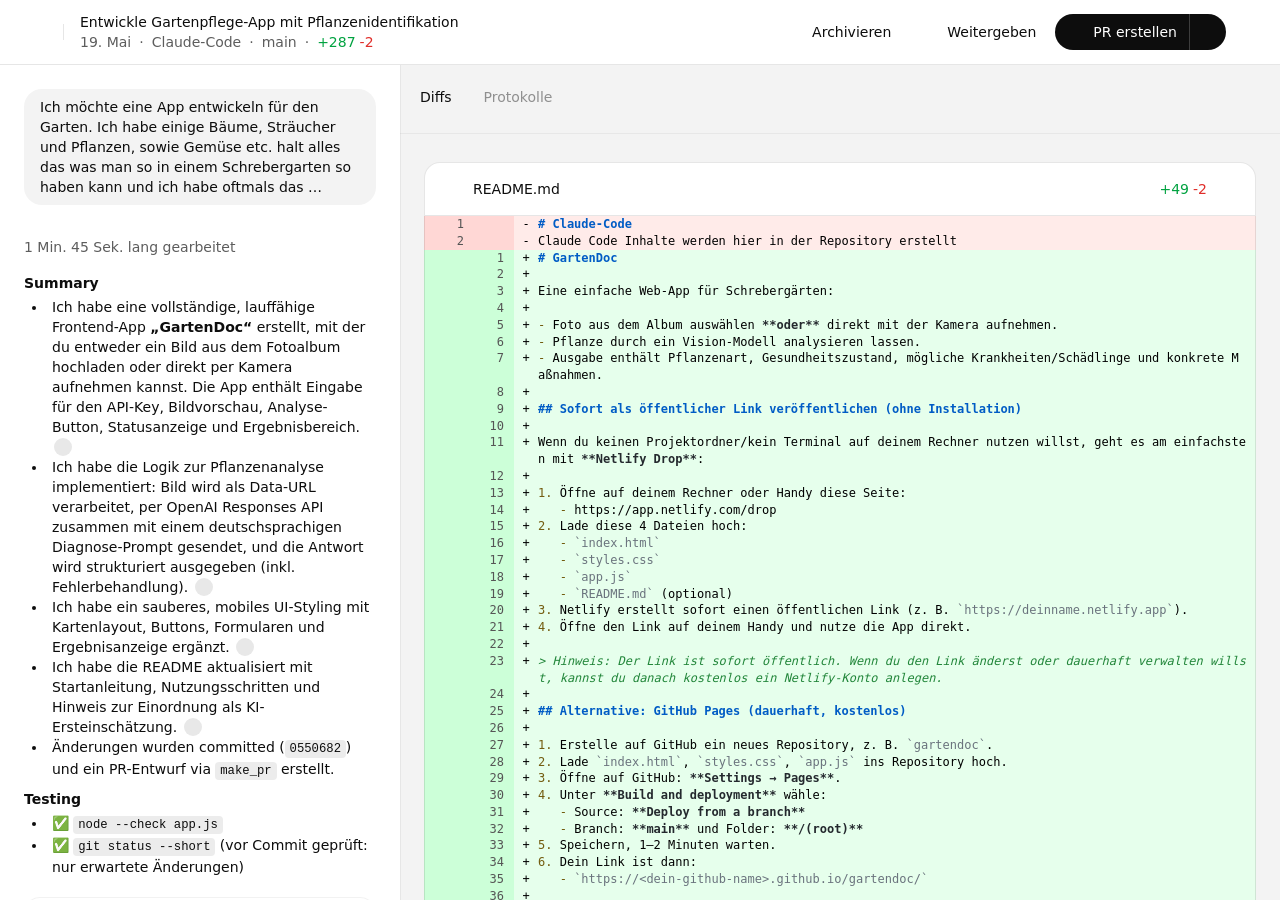
==== Entwickle Gartenpflege-App mit Pflanzenidentifikation.html @ fd60ecca "Add GartenDoc app files" ====
<!DOCTYPE html>
<!-- saved from url=(0077)https://chatgpt.com/codex/cloud/tasks/task_e_6a0c1d26dbe48331898f958c0c8a1870 -->
<html lang="de-DE" data-build="prod-a194cd50d4416d3c0b47c740f206b12ce60f5887-ce" data-seq="6708908" data-oled="" data-contrast="default" dir="ltr" class="light" data-chat-theme="default" style="color-scheme: light;"><head><meta http-equiv="Content-Type" content="text/html; charset=UTF-8"><meta name="viewport" content="width=device-width, initial-scale=1, viewport-fit=cover"><meta name="text-scale" content="scale"><title>Entwickle Gartenpflege-App mit Pflanzenidentifikation</title><title>Codex</title><link rel="preconnect" href="https://ab.chatgpt.com/"><meta name="robots" content="index, follow"><meta name="apple-itunes-app" content="app-id=6448311069"><meta name="dd-trace-id" content="17575803468964806558"><meta name="dd-trace-time" content="1779178058108"><link rel="icon" href="[data-uri]" sizes="32x32"><link rel="apple-touch-icon" sizes="180x180" href="https://chatgpt.com/cdn/assets-experimental/favicon-180x180-od45eci6.webp"><style data-tailwind-layer-order="true" nonce="" type="text/css">@layer properties, theme, base, components, utilities;
</style><link rel="stylesheet" href="./Entwickle Gartenpflege-App mit Pflanzenidentifikation_files/root-m75jq29i.css"><link rel="stylesheet" href="./Entwickle Gartenpflege-App mit Pflanzenidentifikation_files/conversation-small-j9zth6cj.css"><link rel="modulepreload" as="script" crossorigin="" href="https://chatgpt.com/cdn/assets-experimental/eec4c631-leufzdglyf4yuqo0.js"><link rel="modulepreload" as="script" crossorigin="" href="https://chatgpt.com/cdn/assets-experimental/5ab42519-m7gmxvdn40opq0gh.js"><link rel="modulepreload" as="script" crossorigin="" href="https://chatgpt.com/cdn/assets-experimental/be58453f-bze6gzcqycrd2l3f.js"><link rel="modulepreload" as="script" crossorigin="" href="https://chatgpt.com/cdn/assets-experimental/fd7f274b-j8kcg0iwl68tx1jq.js"><link rel="modulepreload" as="script" crossorigin="" href="https://chatgpt.com/cdn/assets-experimental/88605b43-jnut0r0wl6bbrv8e.js"><link rel="modulepreload" as="script" crossorigin="" href="https://chatgpt.com/cdn/assets-experimental/e6911992-hatwq4drn9nykbrp.js"><link rel="modulepreload" as="script" crossorigin="" href="https://chatgpt.com/cdn/assets-experimental/70025534-ixrq5t7bq04c22s0.js"><link rel="modulepreload" as="script" crossorigin="" href="https://chatgpt.com/cdn/assets-experimental/b85d0ea8-kudcfael8ppw4e25.js"><link rel="modulepreload" as="script" crossorigin="" href="https://chatgpt.com/cdn/assets-experimental/54b0a9bb-ixzg6yeorq6y2rtd.js"><link rel="modulepreload" as="script" crossorigin="" href="https://chatgpt.com/cdn/assets-experimental/eb7d3911-3hcg300ps9izn4l8.js"><link rel="modulepreload" as="script" crossorigin="" href="https://chatgpt.com/cdn/assets-experimental/b453068a-o7twt915i0m18fru.js"><link rel="modulepreload" as="script" crossorigin="" href="https://chatgpt.com/cdn/assets-experimental/f6f274a3-fwbh9rm2t0yfcrgq.js"><link rel="modulepreload" as="script" crossorigin="" href="https://chatgpt.com/cdn/assets-experimental/50217878-l25iwajy8nxopzhp.js"><link rel="modulepreload" as="script" crossorigin="" href="https://chatgpt.com/cdn/assets-experimental/cfab4df1-npvflow7wdmjhuwv.js"><link rel="modulepreload" as="script" crossorigin="" href="https://chatgpt.com/cdn/assets-experimental/e19f3910-g4a26k5vwu5slm1l.js"><link rel="modulepreload" as="script" crossorigin="" href="https://chatgpt.com/cdn/assets-experimental/620167af-cubq9978fffst4wv.js"><link rel="modulepreload" as="script" crossorigin="" href="https://chatgpt.com/cdn/assets-experimental/af8ca42a-j2zhkljdtvaqn3mf.js"><link rel="modulepreload" as="script" crossorigin="" href="https://chatgpt.com/cdn/assets-experimental/6b467d4e-ws2g6thwftopc3pe.js"><link rel="modulepreload" as="script" crossorigin="" href="https://chatgpt.com/cdn/assets-experimental/27d43aa1-dskjs19nwd7qcpih.js"><link rel="modulepreload" as="script" crossorigin="" href="https://chatgpt.com/cdn/assets-experimental/a727a0e5-chvbksegwcng7w61.js"><link rel="modulepreload" as="script" crossorigin="" href="https://chatgpt.com/cdn/assets-experimental/6488495f-hkufxnzuteaj46fa.js"><link rel="modulepreload" as="script" crossorigin="" href="https://chatgpt.com/cdn/assets-experimental/d6e02b04-o746lxuugfqz4e9s.js"><link rel="modulepreload" as="script" crossorigin="" href="https://chatgpt.com/cdn/assets-experimental/3ad20127-eqv54tz2oke49teb.js"><link rel="modulepreload" as="script" crossorigin="" href="https://chatgpt.com/cdn/assets-experimental/105dab89-mfthu1gbrer6w42j.js"><link rel="modulepreload" as="script" crossorigin="" href="https://chatgpt.com/cdn/assets-experimental/409226b2-g4ls44egb3hkohdo.js"><link rel="modulepreload" as="script" crossorigin="" href="https://chatgpt.com/cdn/assets-experimental/19c46ed7-nfyvgs9el04p1hj0.js"><link rel="modulepreload" as="script" crossorigin="" href="https://chatgpt.com/cdn/assets-experimental/fe737581-fs93u4copviv5dln.js"><link rel="modulepreload" as="script" crossorigin="" href="https://chatgpt.com/cdn/assets-experimental/8a394773-obt560628j1a8vhk.js"><link rel="modulepreload" as="script" crossorigin="" href="https://chatgpt.com/cdn/assets-experimental/d9976b0b-g1hyc6uevehyhluy.js"><link rel="modulepreload" as="script" crossorigin="" href="https://chatgpt.com/cdn/assets-experimental/d781bf37-hznix3f6s6awjze1.js"><link rel="modulepreload" as="script" crossorigin="" href="https://chatgpt.com/cdn/assets-experimental/e53d9171-biv0e4fixiiqgctc.js"><link rel="modulepreload" as="script" crossorigin="" href="https://chatgpt.com/cdn/assets-experimental/c7cf66a1-dbv81d0qjkxieijc.js"><link rel="modulepreload" as="script" crossorigin="" href="https://chatgpt.com/cdn/assets-experimental/d258363e-kpg6ymc46l5yg90r.js"><link rel="modulepreload" as="script" crossorigin="" href="https://chatgpt.com/cdn/assets-experimental/a7c981c9-ozd01w7zh5mk9bkh.js"><link rel="modulepreload" as="script" crossorigin="" href="https://chatgpt.com/cdn/assets-experimental/0037858e-had6jfg5lz2w7qct.js"><link rel="modulepreload" as="script" crossorigin="" href="https://chatgpt.com/cdn/assets-experimental/bfc953d6-mvxrdvh1shz0581o.js"><link rel="modulepreload" as="script" crossorigin="" href="https://chatgpt.com/cdn/assets-experimental/f6f23b6f-pcimp78h2ume8zct.js"><link rel="modulepreload" as="script" crossorigin="" href="https://chatgpt.com/cdn/assets-experimental/f51c8b45-mwjmwnfvn1nwvelj.js"><link rel="modulepreload" as="script" crossorigin="" href="https://chatgpt.com/cdn/assets-experimental/57116a92-dgnw1ek16u0k3iai.js"><link rel="modulepreload" as="script" crossorigin="" href="https://chatgpt.com/cdn/assets-experimental/45d3a556-omjpwrx4k0rrvoq6.js"><link rel="modulepreload" as="script" crossorigin="" href="https://chatgpt.com/cdn/assets-experimental/d3c76331-n9xhg8kowrgbfzl0.js"><link rel="modulepreload" as="script" crossorigin="" href="https://chatgpt.com/cdn/assets-experimental/92719fe0-crqivyuqssdj8zc0.js"><link rel="modulepreload" as="script" crossorigin="" href="https://chatgpt.com/cdn/assets-experimental/4f2ad7bd-mo2mimij04ndltrc.js"><link rel="modulepreload" as="script" crossorigin="" href="https://chatgpt.com/cdn/assets-experimental/20d07eab-jc5tzqke4ztxupdv.js"><link rel="modulepreload" as="script" crossorigin="" href="https://chatgpt.com/cdn/assets-experimental/f30cfe7d-c8n83ykqigu5gguh.js"><link rel="modulepreload" as="script" crossorigin="" href="https://chatgpt.com/cdn/assets-experimental/fa4bd802-bwjwi1e2loxv9m5z.js"><link rel="modulepreload" as="script" crossorigin="" href="https://chatgpt.com/cdn/assets-experimental/b353a040-bl56ehzshwz8f2gw.js"><link rel="modulepreload" as="script" crossorigin="" href="https://chatgpt.com/cdn/assets-experimental/b9d0d958-jtzq245p6l7vhydj.js"><link rel="modulepreload" as="script" crossorigin="" href="https://chatgpt.com/cdn/assets-experimental/a78c9467-kvrmoh24p1zxqkd6.js"><link rel="modulepreload" as="script" crossorigin="" href="https://chatgpt.com/cdn/assets-experimental/8aa57a25-jj6cq95i9fdlrx57.js"><link rel="modulepreload" as="script" crossorigin="" href="https://chatgpt.com/cdn/assets-experimental/0587a804-esbs0p4c8s76ew04.js"><link rel="modulepreload" as="script" crossorigin="" href="https://chatgpt.com/cdn/assets-experimental/1031152d-em54ojwlnsvabn6g.js"><link rel="modulepreload" as="script" crossorigin="" href="https://chatgpt.com/cdn/assets-experimental/70e5c203-dk4bh5xucvnhe80v.js"><link rel="modulepreload" as="script" crossorigin="" href="https://chatgpt.com/cdn/assets-experimental/ddcb88ce-h5n4wmboplmv1547.js"><link rel="modulepreload" as="script" crossorigin="" href="https://chatgpt.com/cdn/assets-experimental/52047a56-myxkv4i6ppixgamr.js"><link rel="modulepreload" as="script" crossorigin="" href="https://chatgpt.com/cdn/assets-experimental/93bc5d02-7zzi2cg1zrfkgybl.js"><link rel="modulepreload" as="script" crossorigin="" href="https://chatgpt.com/cdn/assets-experimental/1241626e-nl39nr9tv9mr3jgh.js"><link rel="modulepreload" as="script" crossorigin="" href="https://chatgpt.com/cdn/assets-experimental/5d7f126f-eq7ylfuhnqkjth9a.js"><link rel="modulepreload" as="script" crossorigin="" href="https://chatgpt.com/cdn/assets-experimental/c8d36e23-n85hfd0jipfodazs.js"><link rel="modulepreload" as="script" crossorigin="" href="https://chatgpt.com/cdn/assets-experimental/fdd7f07d-ey9o4c6o4dx5gyk8.js"><link rel="modulepreload" as="script" crossorigin="" href="https://chatgpt.com/cdn/assets-experimental/8da00c24-fnrdtwi2b83lnnoe.js"><link rel="modulepreload" as="script" crossorigin="" href="https://chatgpt.com/cdn/assets-experimental/46a4eebd-mb771js5ysdqq6y7.js"><link rel="modulepreload" as="script" crossorigin="" href="https://chatgpt.com/cdn/assets-experimental/aaa423a4-jyn6rtnvi4umxe75.js"><link rel="modulepreload" as="script" crossorigin="" href="https://chatgpt.com/cdn/assets-experimental/6ba24e1e-n7uxkt3l8sfi6w90.js"><link rel="modulepreload" as="script" crossorigin="" href="https://chatgpt.com/cdn/assets-experimental/d2e07916-nwesxdtsakieykyd.js"><link rel="modulepreload" as="script" crossorigin="" href="https://chatgpt.com/cdn/assets-experimental/17eb3c01-hwooqstn38ft0lez.js"><link rel="modulepreload" as="script" crossorigin="" href="https://chatgpt.com/cdn/assets-experimental/9c5608f0-iu91ux4xnvezsp0h.js"><link rel="modulepreload" as="script" crossorigin="" href="https://chatgpt.com/cdn/assets-experimental/82244417-d5ej4qchg8bp6153.js"><link rel="modulepreload" as="script" crossorigin="" href="https://chatgpt.com/cdn/assets-experimental/927368ae-ecn73q7kc6w3h1jk.js"><link rel="modulepreload" as="script" crossorigin="" href="https://chatgpt.com/cdn/assets-experimental/29dcb5d4-ftquv8623qum1jpe.js"><link rel="modulepreload" as="script" crossorigin="" href="https://chatgpt.com/cdn/assets-experimental/96ecbca3-d2dln8yhsb7l9vdy.js"><link rel="modulepreload" as="script" crossorigin="" href="https://chatgpt.com/cdn/assets-experimental/e65185e9-dib1yghwvu0k88wj.js"><link rel="modulepreload" as="script" crossorigin="" href="https://chatgpt.com/cdn/assets-experimental/d78de925-h3f6ya36p2k8a2eb.js"><link rel="modulepreload" as="script" crossorigin="" href="https://chatgpt.com/cdn/assets-experimental/6ffe46c3-gyc62vosz4jfm7hp.js"><link rel="modulepreload" as="script" crossorigin="" href="https://chatgpt.com/cdn/assets-experimental/d700d19c-igq00xa4qjub08cd.js"><link rel="modulepreload" as="script" crossorigin="" href="https://chatgpt.com/cdn/assets-experimental/83a5e40a-e32zi5e3mnswd3fk.js"><link rel="modulepreload" as="script" crossorigin="" href="https://chatgpt.com/cdn/assets-experimental/a848d420-dl912x1amqzj9cif.js"><link rel="modulepreload" as="script" crossorigin="" href="https://chatgpt.com/cdn/assets-experimental/dfc3376b-on8xtxfgm9r74hqt.js"><link rel="modulepreload" as="script" crossorigin="" href="https://chatgpt.com/cdn/assets-experimental/92695d0d-gm8swwppuo4c2pnk.js"><link rel="modulepreload" as="script" crossorigin="" href="https://chatgpt.com/cdn/assets-experimental/45f779e8-nlfx5dwu1q4f27p0.js"><link rel="modulepreload" as="script" crossorigin="" href="https://chatgpt.com/cdn/assets-experimental/d84e181a-nssac5xsjukgsazf.js"><link rel="modulepreload" as="script" crossorigin="" href="https://chatgpt.com/cdn/assets-experimental/619ff60b-loix3hbf9bs2l06j.js"><link rel="modulepreload" as="script" crossorigin="" href="https://chatgpt.com/cdn/assets-experimental/456f398a-gz4p5lfs1qi4snn7.js"><link rel="modulepreload" as="script" crossorigin="" href="https://chatgpt.com/cdn/assets-experimental/ad936fcb-b0rbhivtndkaj2m5.js"><link rel="modulepreload" as="script" crossorigin="" href="https://chatgpt.com/cdn/assets-experimental/a5d1d15f-jc6lur15jotljwha.js"><link rel="modulepreload" as="script" crossorigin="" href="https://chatgpt.com/cdn/assets-experimental/e4435e12-fvtxz38gqm5n6y4y.js"><link rel="modulepreload" as="script" crossorigin="" href="https://chatgpt.com/cdn/assets-experimental/f0665f81-h7t3v165opgmaoac.js"><link rel="modulepreload" as="script" crossorigin="" href="https://chatgpt.com/cdn/assets-experimental/2939e122-cvqg8pogzaww9ob3.js"><link rel="modulepreload" as="script" crossorigin="" href="https://chatgpt.com/cdn/assets-experimental/14a60637-dh2ohwhir8p625yw.js"><link rel="modulepreload" as="script" crossorigin="" href="https://chatgpt.com/cdn/assets-experimental/8dae88d4-argrvnbht9vwmo74.js"><link rel="modulepreload" as="script" crossorigin="" href="https://chatgpt.com/cdn/assets-experimental/5eec0dc4-h3dojtsx76hvr4m5.js"><link rel="modulepreload" as="script" crossorigin="" href="https://chatgpt.com/cdn/assets-experimental/fc5a712e-n9x4dwi1csf6di6t.js"><link rel="modulepreload" as="script" crossorigin="" href="https://chatgpt.com/cdn/assets-experimental/78b528f4-b67l16loc48lvt90.js"><link rel="modulepreload" as="script" crossorigin="" href="https://chatgpt.com/cdn/assets-experimental/385bad3a-j4xlkmswp1ntm3fg.js"><link rel="modulepreload" as="script" crossorigin="" href="https://chatgpt.com/cdn/assets-experimental/6013de03-b153t9481qcx5w84.js"><link rel="modulepreload" as="script" crossorigin="" href="https://chatgpt.com/cdn/assets-experimental/38e61b13-ebzcia721xe5b35t.js"><link rel="modulepreload" as="script" crossorigin="" href="https://chatgpt.com/cdn/assets-experimental/f5588252-gxr7gzn7ad19r48u.js"><link rel="modulepreload" as="script" crossorigin="" href="https://chatgpt.com/cdn/assets-experimental/dc4ecf2f-jefgitomp2ggw37d.js"><link rel="modulepreload" as="script" crossorigin="" href="https://chatgpt.com/cdn/assets-experimental/f9f4764f-e92dnflsue44yv6z.js"><link rel="modulepreload" as="script" crossorigin="" href="https://chatgpt.com/cdn/assets-experimental/8e53212e-m6nu0v0lippoliy1.js"><link rel="modulepreload" as="script" crossorigin="" href="https://chatgpt.com/cdn/assets-experimental/27756f05-cn1lc1p14cubnbtq.js"><link rel="modulepreload" as="script" crossorigin="" href="https://chatgpt.com/cdn/assets-experimental/dbe988d8-fi96bpi4jpze1yy0.js"><link rel="modulepreload" as="script" crossorigin="" href="https://chatgpt.com/cdn/assets-experimental/b53bcf91-o728623eybi5fzdi.js"><link rel="modulepreload" as="script" crossorigin="" href="https://chatgpt.com/cdn/assets-experimental/6327245c-mpn1142s8f01cpr4.js"><link rel="modulepreload" as="script" crossorigin="" href="https://chatgpt.com/cdn/assets-experimental/86eb3354-fbdh5wmx3oitoklr.js"><link rel="modulepreload" as="script" crossorigin="" href="https://chatgpt.com/cdn/assets-experimental/6a35ae8e-km72oku227schn80.js"><link rel="modulepreload" as="script" crossorigin="" href="https://chatgpt.com/cdn/assets-experimental/35cb9009-hh2gle4b4aq16i17.js"><link rel="modulepreload" as="script" crossorigin="" href="https://chatgpt.com/cdn/assets-experimental/c2e10c20-gkcgg6lqppvbu9rr.js"><link rel="modulepreload" as="script" crossorigin="" href="https://chatgpt.com/cdn/assets-experimental/fad90028-hiu1npb59abyxy9k.js"><link rel="modulepreload" as="script" crossorigin="" href="https://chatgpt.com/cdn/assets-experimental/96044d97-hlj1xr0zvt2v2sz8.js"><link rel="modulepreload" as="script" crossorigin="" href="https://chatgpt.com/cdn/assets-experimental/986bf68a-nr9sig850w3f941p.js"><link rel="modulepreload" as="script" crossorigin="" href="https://chatgpt.com/cdn/assets-experimental/0a4ef253-n03w0r9xryuz3qgj.js"><link rel="modulepreload" as="script" crossorigin="" href="https://chatgpt.com/cdn/assets-experimental/ce953a0e-gw081xw6eldqzgem.js"><link rel="modulepreload" as="script" crossorigin="" href="https://chatgpt.com/cdn/assets-experimental/a4cc6bc0-lf34a5qrduwnaf6p.js"><link rel="modulepreload" as="script" crossorigin="" href="https://chatgpt.com/cdn/assets-experimental/1dbd9ecc-db4eknddndvlc3as.js"><link rel="modulepreload" as="script" crossorigin="" href="https://chatgpt.com/cdn/assets-experimental/5e1eda90-m5m8y0c43xbb45v8.js"><link rel="modulepreload" as="script" crossorigin="" href="https://chatgpt.com/cdn/assets-experimental/64696494-d8i3ytl6g2s8ngub.js"><link rel="modulepreload" as="script" crossorigin="" href="https://chatgpt.com/cdn/assets-experimental/466389b5-cazs528jhkzfy9k2.js"><link rel="modulepreload" as="script" crossorigin="" href="https://chatgpt.com/cdn/assets-experimental/93c7ad58-iwhmi0porz7ye73c.js"><link rel="modulepreload" as="script" crossorigin="" href="https://chatgpt.com/cdn/assets-experimental/0e74b92f-nz7a8wqaub44tmog.js"><link rel="modulepreload" as="script" crossorigin="" href="https://chatgpt.com/cdn/assets-experimental/cad56d82-gs77w1m5by6h3yw6.js"><link rel="modulepreload" as="script" crossorigin="" href="https://chatgpt.com/cdn/assets-experimental/74006267-ngddn8ovhgw1z2lf.js"><link rel="modulepreload" as="script" crossorigin="" href="https://chatgpt.com/cdn/assets-experimental/47b5158d-ouxspg3fkevtudxv.js"><link rel="modulepreload" as="script" crossorigin="" href="https://chatgpt.com/cdn/assets-experimental/aa6b223c-jq4v5c1ggpg8gatg.js"><link rel="modulepreload" as="script" crossorigin="" href="https://chatgpt.com/cdn/assets-experimental/c50694f1-nv17wwrp2pjsx3h8.js"><link rel="modulepreload" as="script" crossorigin="" href="https://chatgpt.com/cdn/assets-experimental/939d59d1-okj6t91nsaw4sb72.js"><link rel="modulepreload" as="script" crossorigin="" href="https://chatgpt.com/cdn/assets-experimental/a278acb8-c95hr5nr80nr4ptf.js"><link rel="modulepreload" as="script" crossorigin="" href="https://chatgpt.com/cdn/assets-experimental/35bafb1c-gpq8wmq62ltgjcp0.js"><link rel="modulepreload" as="script" crossorigin="" href="https://chatgpt.com/cdn/assets-experimental/f015346a-pcqz88bg9w5kfk0i.js"><link rel="modulepreload" as="script" crossorigin="" href="https://chatgpt.com/cdn/assets-experimental/2fff009c-ombsenvonnup27zd.js"><link rel="modulepreload" as="script" crossorigin="" href="https://chatgpt.com/cdn/assets-experimental/931fef96-k3uq67dxwsl16o2o.js"><link rel="modulepreload" as="script" crossorigin="" href="https://chatgpt.com/cdn/assets-experimental/fe81f939-dy5wj3pjsv2faf5y.js"><link rel="modulepreload" as="script" crossorigin="" href="https://chatgpt.com/cdn/assets-experimental/c816d342-eraldpr6txnica58.js"><link rel="modulepreload" as="script" crossorigin="" href="https://chatgpt.com/cdn/assets-experimental/b04b3a00-c9m79yes19gluyu1.js"><link rel="modulepreload" as="script" crossorigin="" href="https://chatgpt.com/cdn/assets-experimental/f7c1faab-cl9c0gnsorcz1ct8.js"><link rel="modulepreload" as="script" crossorigin="" href="https://chatgpt.com/cdn/assets-experimental/f5d039ab-fhncw0jmjbaane2n.js"><link rel="modulepreload" as="script" crossorigin="" href="https://chatgpt.com/cdn/assets-experimental/3924d141-hah1fyzx5ubysliq.js"><link rel="modulepreload" as="script" crossorigin="" href="https://chatgpt.com/cdn/assets-experimental/9cc301e2-n12iiggovn69vofe.js"><link rel="modulepreload" as="script" crossorigin="" href="https://chatgpt.com/cdn/assets-experimental/02f3afa4-edclf28ytbd9k9hn.js"><link rel="modulepreload" as="script" crossorigin="" href="https://chatgpt.com/cdn/assets-experimental/cbc08a03-fc8v7vehm7fh5gl7.js"><link rel="modulepreload" as="script" crossorigin="" href="https://chatgpt.com/cdn/assets-experimental/c1a6d9ea-egdk0nkjzhh1hq8z.js"><link rel="stylesheet" crossorigin="" href="./Entwickle Gartenpflege-App mit Pflanzenidentifikation_files/silk-hq-jrmbfqt7.css"><link rel="modulepreload" as="script" crossorigin="" href="https://chatgpt.com/cdn/assets-experimental/f4e264a1-fe0nlttrnyij28yk.js"><link rel="modulepreload" as="script" crossorigin="" href="https://chatgpt.com/cdn/assets-experimental/ae144ef6-g4bbk590fhiez08v.js"><link rel="modulepreload" as="script" crossorigin="" href="https://chatgpt.com/cdn/assets-experimental/f2422e42-otudxnmhq6heg36t.js"><link rel="modulepreload" as="script" crossorigin="" href="https://chatgpt.com/cdn/assets-experimental/e64d0719-g94g6jbbp2hamyls.js"><link rel="modulepreload" as="script" crossorigin="" href="https://chatgpt.com/cdn/assets-experimental/8d3fc825-khp7g1rj3yufuup7.js"><link rel="modulepreload" as="script" crossorigin="" href="https://chatgpt.com/cdn/assets-experimental/eac2baa9-ekc490r5q5zjfe29.js"><link rel="modulepreload" as="script" crossorigin="" href="https://chatgpt.com/cdn/assets-experimental/f92d18c6-ne51erz8vyii69sp.js"><link rel="modulepreload" as="script" crossorigin="" href="https://chatgpt.com/cdn/assets-experimental/d9c77c9b-hgkoa2hzzsvarsxv.js"><link rel="modulepreload" as="script" crossorigin="" href="https://chatgpt.com/cdn/assets-experimental/b288024a-ia41gn1jl43z5y6s.js"><link rel="modulepreload" as="script" crossorigin="" href="https://chatgpt.com/cdn/assets-experimental/c60851bc-2ti081u1uj0lpukm.js"><link rel="modulepreload" as="script" crossorigin="" href="https://chatgpt.com/cdn/assets-experimental/a7a48c58-dr2jtrirplfpy6mf.js"><link rel="modulepreload" as="script" crossorigin="" href="https://chatgpt.com/cdn/assets-experimental/0fa93720-ohxar6xqhlmel7fc.js"><link rel="modulepreload" as="script" crossorigin="" href="https://chatgpt.com/cdn/assets-experimental/fe205b37-fu1nuscdmk4fpj6z.js"><link rel="modulepreload" as="script" crossorigin="" href="https://chatgpt.com/cdn/assets-experimental/99d6a32a-h3xk0lcdem543dmn.js"><link rel="modulepreload" as="script" crossorigin="" href="https://chatgpt.com/cdn/assets-experimental/f43ce1f0-lq20ttpsxqyw9bg5.js"><link rel="modulepreload" as="script" crossorigin="" href="https://chatgpt.com/cdn/assets-experimental/f2c17971-g3z9ronkpmkgn12n.js"><link rel="modulepreload" as="script" crossorigin="" href="https://chatgpt.com/cdn/assets-experimental/8d846022-iygnaca4jysmyrnd.js"><link rel="modulepreload" as="script" crossorigin="" href="https://chatgpt.com/cdn/assets-experimental/c09d86e5-l5f4u9lv8q698tmo.js"><link rel="modulepreload" as="script" crossorigin="" href="https://chatgpt.com/cdn/assets-experimental/cb241c69-cig5t8wtfj94n6h0.js"><link rel="modulepreload" as="script" crossorigin="" href="https://chatgpt.com/cdn/assets-experimental/cedbe818-b8ksnr6s3rs3svdp.js"><link rel="modulepreload" as="script" crossorigin="" href="https://chatgpt.com/cdn/assets-experimental/65d684aa-k3ps70ka4mjqmf0p.js"><link rel="modulepreload" as="script" crossorigin="" href="https://chatgpt.com/cdn/assets-experimental/b533a235-jtnxa27787k6nvdd.js"><link rel="modulepreload" as="script" crossorigin="" href="https://chatgpt.com/cdn/assets-experimental/22724723-mb2325olyahejz9o.js"><link rel="modulepreload" as="script" crossorigin="" href="https://chatgpt.com/cdn/assets-experimental/3c9bf4d7-gzj1h987jugpcmpn.js"><link rel="modulepreload" as="script" crossorigin="" href="https://chatgpt.com/cdn/assets-experimental/821579c7-hh9pxzji4f70ozgp.js"><link rel="modulepreload" as="script" crossorigin="" href="https://chatgpt.com/cdn/assets-experimental/5121d6b0-ic07fqx2lmofito0.js"><link rel="modulepreload" as="script" crossorigin="" href="https://chatgpt.com/cdn/assets-experimental/d768c11d-g4cakdfe7k2jffpa.js"><link rel="modulepreload" as="script" crossorigin="" href="https://chatgpt.com/cdn/assets-experimental/14bc6aa2-cd9p9iobkz1dtj6z.js"><link rel="modulepreload" as="script" crossorigin="" href="https://chatgpt.com/cdn/assets-experimental/b8ba2ec7-n9rny5gpigzha6s6.js"><link rel="modulepreload" as="script" crossorigin="" href="https://chatgpt.com/cdn/assets-experimental/2657e442-min8ymul3738g63i.js"><link rel="modulepreload" as="script" crossorigin="" href="https://chatgpt.com/cdn/assets-experimental/ea892bb7-djhavs3hcb9g0qwe.js"><link rel="modulepreload" as="script" crossorigin="" href="https://chatgpt.com/cdn/assets-experimental/06c18e6f-brhuse2m68zx6xsx.js"><link rel="modulepreload" as="script" crossorigin="" href="https://chatgpt.com/cdn/assets-experimental/ec01d0e1-h5ic4y0ghg09p7ap.js"><link rel="modulepreload" as="script" crossorigin="" href="https://chatgpt.com/cdn/assets-experimental/b8f3be97-g2kg33vqrepg8z86.js"><link rel="modulepreload" as="script" crossorigin="" href="https://chatgpt.com/cdn/assets-experimental/befdc688-gz40nz9vn0kpjax3.js"><link rel="modulepreload" as="script" crossorigin="" href="https://chatgpt.com/cdn/assets-experimental/829857ec-wuhe6tg6jwn77mhy.js"><link rel="modulepreload" as="script" crossorigin="" href="https://chatgpt.com/cdn/assets-experimental/8f71ba8b-eop0swmcndtrf4f9.js"><link rel="modulepreload" as="script" crossorigin="" href="https://chatgpt.com/cdn/assets-experimental/8a10ee4a-ef2jrl1xrpguunpo.js"><link rel="modulepreload" as="script" crossorigin="" href="https://chatgpt.com/cdn/assets-experimental/8c0c4546-kyq6rvbtdymxpfeq.js"><link rel="modulepreload" as="script" crossorigin="" href="https://chatgpt.com/cdn/assets-experimental/a8d66c03-kw8ao03f1xgw5n09.js"><link rel="modulepreload" as="script" crossorigin="" href="https://chatgpt.com/cdn/assets-experimental/9edc30a0-bgrtdvlttw0r43dp.js"><link rel="modulepreload" as="script" crossorigin="" href="https://chatgpt.com/cdn/assets-experimental/b8bdca63-j4r9f64g5rq0tglh.js"><link rel="modulepreload" as="script" crossorigin="" href="https://chatgpt.com/cdn/assets-experimental/fb49e377-gb0ruips706w7qyu.js"><link rel="modulepreload" as="script" crossorigin="" href="https://chatgpt.com/cdn/assets-experimental/a4d26868-i0nzfk1z316ewvgy.js"><link rel="modulepreload" as="script" crossorigin="" href="https://chatgpt.com/cdn/assets-experimental/bab22af5-ou6sp5nljx77wkx4.js"><link rel="modulepreload" as="script" crossorigin="" href="https://chatgpt.com/cdn/assets-experimental/46a63953-mpml823o7tghnb8d.js"><link rel="modulepreload" as="script" crossorigin="" href="https://chatgpt.com/cdn/assets-experimental/c3423c08-nikux9xnuc5zoujd.js"><link rel="modulepreload" as="script" crossorigin="" href="https://chatgpt.com/cdn/assets-experimental/b3eff28a-eim0o9dxmj8nywr9.js"><link rel="modulepreload" as="script" crossorigin="" href="https://chatgpt.com/cdn/assets-experimental/65f98121-m2b1ayhwjh1s94bn.js"><link rel="modulepreload" as="script" crossorigin="" href="https://chatgpt.com/cdn/assets-experimental/14c2529e-jj0bbu21b91f3bxx.js"><link rel="modulepreload" as="script" crossorigin="" href="https://chatgpt.com/cdn/assets-experimental/880eb4dc-j2vlahoxnr0ez8sm.js"><link rel="modulepreload" as="script" crossorigin="" href="https://chatgpt.com/cdn/assets-experimental/a78f4c52-icq3jv37j3ytb809.js"><link rel="modulepreload" as="script" crossorigin="" href="https://chatgpt.com/cdn/assets-experimental/16d1c905-ifdx043c5yxo1hel.js"><link rel="modulepreload" as="script" crossorigin="" href="https://chatgpt.com/cdn/assets-experimental/4b303e9e-o4dqufrj3ma32p0j.js"><link rel="modulepreload" as="script" crossorigin="" href="https://chatgpt.com/cdn/assets-experimental/bd382fd5-clbk9mkp05vzx49k.js"><link rel="modulepreload" as="script" crossorigin="" href="https://chatgpt.com/cdn/assets-experimental/fb7431ec-m9l732c1r4e65gft.js"><link rel="modulepreload" as="script" crossorigin="" href="https://chatgpt.com/cdn/assets-experimental/a4d26868-n46i4md13y5hgzbc.js"><link rel="modulepreload" as="script" crossorigin="" href="https://chatgpt.com/cdn/assets-experimental/8f6eb5a0-frq4079wzz8zlb59.js"><link rel="modulepreload" as="script" crossorigin="" href="https://chatgpt.com/cdn/assets-experimental/47698774-bcn43pooh7e9detw.js"><link rel="modulepreload" as="script" crossorigin="" href="https://chatgpt.com/cdn/assets-experimental/c8503b70-dv2ry9tkqzrui39s.js"><link rel="modulepreload" as="script" crossorigin="" href="https://chatgpt.com/cdn/assets-experimental/3c7d985e-ltdyu0pclc8pzptj.js"><link rel="modulepreload" as="script" crossorigin="" href="https://chatgpt.com/cdn/assets-experimental/fc6d0fde-d70qjxkp6ttm6idz.js"><link rel="modulepreload" as="script" crossorigin="" href="https://chatgpt.com/cdn/assets-experimental/89e995c1-nidqyrm3yxf75bkz.js"><link rel="modulepreload" as="script" crossorigin="" href="https://chatgpt.com/cdn/assets-experimental/729d2dcf-k5beuxgmsdf3zt4g.js"><link rel="modulepreload" as="script" crossorigin="" href="https://chatgpt.com/cdn/assets-experimental/e802fc66-bdlbdwzyf04ecqvj.js"><link rel="modulepreload" as="script" crossorigin="" href="https://chatgpt.com/cdn/assets-experimental/554f5eda-j29u1mp8f3mznxu3.js"><link rel="modulepreload" as="script" crossorigin="" href="https://chatgpt.com/cdn/assets-experimental/1782d1bb-iinflwuxklib290t.js"><link rel="modulepreload" as="script" crossorigin="" href="https://chatgpt.com/cdn/assets-experimental/a30fecd5-bs4c6qs0hbsrd8jt.js"><link rel="modulepreload" as="script" crossorigin="" href="https://chatgpt.com/cdn/assets-experimental/7bdf29da-i6rdakc6egd4n40g.js"><link rel="modulepreload" as="script" crossorigin="" href="https://chatgpt.com/cdn/assets-experimental/97399d13-bavv0y5fbf8lsww5.js"><link rel="modulepreload" as="script" crossorigin="" href="https://chatgpt.com/cdn/assets-experimental/8563df09-3kyddq6wj86edz2e.js"><link rel="modulepreload" as="script" crossorigin="" href="https://chatgpt.com/cdn/assets-experimental/25de328f-bjzkdlbmpi4yl9y3.js"><link rel="modulepreload" as="script" crossorigin="" href="https://chatgpt.com/cdn/assets-experimental/7bce51e5-iueeimvk4p5qyp58.js"><link rel="modulepreload" as="script" crossorigin="" href="https://chatgpt.com/cdn/assets-experimental/a4dc414b-i6do0y9p2ntunt9l.js"><link rel="modulepreload" as="script" crossorigin="" href="https://chatgpt.com/cdn/assets-experimental/67a4b0b0-gfazhnx4jjz8f0d6.js"><link rel="modulepreload" as="script" crossorigin="" href="https://chatgpt.com/cdn/assets-experimental/daf1b740-nmm58x2e21ob7hc3.js"><link rel="modulepreload" as="script" crossorigin="" href="https://chatgpt.com/cdn/assets-experimental/478d0f41-jtt4uvgrizi1j4o0.js"><link rel="modulepreload" as="script" crossorigin="" href="https://chatgpt.com/cdn/assets-experimental/f5472ced-nra3xr3ehiy6fqg4.js"><link rel="modulepreload" as="script" crossorigin="" href="https://chatgpt.com/cdn/assets-experimental/af7de5ed-obwxqryuokmwybf5.js"><link rel="modulepreload" as="script" crossorigin="" href="https://chatgpt.com/cdn/assets-experimental/cf64444f-ij50t1bqkw9i5anf.js"><link rel="modulepreload" as="script" crossorigin="" href="https://chatgpt.com/cdn/assets-experimental/b4c3a217-44fpe9lrr8xkbmyi.js"><link rel="modulepreload" as="script" crossorigin="" href="https://chatgpt.com/cdn/assets-experimental/f64e72da-bmcvbz3hgtndjma6.js"><link rel="modulepreload" as="script" crossorigin="" href="https://chatgpt.com/cdn/assets-experimental/0edd7e03-l1jsqw3ix8j986ma.js"><link rel="modulepreload" as="script" crossorigin="" href="https://chatgpt.com/cdn/assets-experimental/c0e725d7-jqsiqsoy1ct89bow.js"><link rel="modulepreload" as="script" crossorigin="" href="https://chatgpt.com/cdn/assets-experimental/4851d730-etjzm5kl3xwu26qh.js"><link rel="modulepreload" as="script" crossorigin="" href="https://chatgpt.com/cdn/assets-experimental/36f1c3de-i7c0dltie5056qjd.js"><link rel="modulepreload" as="script" crossorigin="" href="https://chatgpt.com/cdn/assets-experimental/56f612ac-kspu629eh07h5kxi.js"><link rel="modulepreload" as="script" crossorigin="" href="https://chatgpt.com/cdn/assets-experimental/43756c65-hibjarhf1ewxukje.js"><link rel="modulepreload" as="script" crossorigin="" href="https://chatgpt.com/cdn/assets-experimental/92578001-h0pg6796wke9h5xm.js"><link rel="modulepreload" as="script" crossorigin="" href="https://chatgpt.com/cdn/assets-experimental/a7a937ee-i6kxyncsa4fhii0v.js"><link rel="modulepreload" as="script" crossorigin="" href="https://chatgpt.com/cdn/assets-experimental/5122872a-cm8wsmp1mh2ofxvd.js"><link rel="modulepreload" as="script" crossorigin="" href="https://chatgpt.com/cdn/assets-experimental/291d4aa8-f4rtvmycytthr6sl.js"><link rel="modulepreload" as="script" crossorigin="" href="https://chatgpt.com/cdn/assets-experimental/61aaacec-krx3tgppdk6v478v.js"><link rel="modulepreload" as="script" crossorigin="" href="https://chatgpt.com/cdn/assets-experimental/c4ec2cfc-nykwhhu6ezqb7rs6.js"><link rel="modulepreload" as="script" crossorigin="" href="https://chatgpt.com/cdn/assets-experimental/5ced9fb2-eu4om13wv1vf2nv9.js"><link rel="modulepreload" as="script" crossorigin="" href="https://chatgpt.com/cdn/assets-experimental/5ea389ac-es0d876zas24vj1x.js"><link rel="modulepreload" as="script" crossorigin="" href="https://chatgpt.com/cdn/assets-experimental/feff6cd4-hx8y0wdnuv65xfw4.js"><link rel="modulepreload" as="script" crossorigin="" href="https://chatgpt.com/cdn/assets-experimental/c8f493c8-vz2ykahouvnfwkij.js"><link rel="modulepreload" as="script" crossorigin="" href="https://chatgpt.com/cdn/assets-experimental/356eccf2-fgkgg8f73eh471on.js"><link rel="modulepreload" as="script" crossorigin="" href="https://chatgpt.com/cdn/assets-experimental/4f63cf5c-2ebz1r1ymm1nr4ti.js"><link rel="modulepreload" as="script" crossorigin="" href="https://chatgpt.com/cdn/assets-experimental/bb8af654-byy5x74z10zhenbd.js"><link rel="modulepreload" as="script" crossorigin="" href="https://chatgpt.com/cdn/assets-experimental/83e88bf5-drezhlywn88o0ns1.js"><link rel="modulepreload" as="script" crossorigin="" href="https://chatgpt.com/cdn/assets-experimental/85f300f1-be3x7sp0rc91lznh.js"><link rel="modulepreload" as="script" crossorigin="" href="https://chatgpt.com/cdn/assets-experimental/78ef3b98-mg52ksf7awy686km.js"><link rel="stylesheet" crossorigin="" href="./Entwickle Gartenpflege-App mit Pflanzenidentifikation_files/payment-cards-skeleton-dbv3f307.css"><link rel="modulepreload" as="script" crossorigin="" href="https://chatgpt.com/cdn/assets-experimental/30c1087f-n2zejgzf6dc1f1tp.js"><link rel="modulepreload" as="script" crossorigin="" href="https://chatgpt.com/cdn/assets-experimental/38b1cb71-bx7ozeyxoya1mb5v.js"><link rel="modulepreload" as="script" crossorigin="" href="https://chatgpt.com/cdn/assets-experimental/98fbd5a1-hggxo9qpxllovg09.js"><link rel="modulepreload" as="script" crossorigin="" href="https://chatgpt.com/cdn/assets-experimental/b7bb170e-ir2j79n9o8z689s1.js"><link rel="modulepreload" as="script" crossorigin="" href="https://chatgpt.com/cdn/assets-experimental/e8eebcb1-mddywpkv912tkh4k.js"><link rel="modulepreload" as="script" crossorigin="" href="https://chatgpt.com/cdn/assets-experimental/d32f4860-hzo1lyadhmxsbh31.js"><link rel="modulepreload" as="script" crossorigin="" href="https://chatgpt.com/cdn/assets-experimental/5240f773-lwmdgkqya701b1xy.js"><link rel="modulepreload" as="script" crossorigin="" href="https://chatgpt.com/cdn/assets-experimental/378f37b1-dmbw8uwr0gcoqxsh.js"><link rel="modulepreload" as="script" crossorigin="" href="https://chatgpt.com/cdn/assets-experimental/ba0ab623-fuxf18p8hjpiclr5.js"><link rel="modulepreload" as="script" crossorigin="" href="https://chatgpt.com/cdn/assets-experimental/5f339043-lprv84cvnhy4zglf.js"><link rel="modulepreload" as="script" crossorigin="" href="https://chatgpt.com/cdn/assets-experimental/c7105bae-g2fq4ex0pf0dfj4m.js"><link rel="modulepreload" as="script" crossorigin="" href="https://chatgpt.com/cdn/assets-experimental/70b3f499-ieqsu50bixqbu0zq.js"><link rel="modulepreload" as="script" crossorigin="" href="https://chatgpt.com/cdn/assets-experimental/63173ebb-d5f7at2h7wr6kxqv.js"><link rel="modulepreload" as="script" crossorigin="" href="https://chatgpt.com/cdn/assets-experimental/dfa96487-b5e596rypuephyl2.js"><link rel="modulepreload" as="script" crossorigin="" href="https://chatgpt.com/cdn/assets-experimental/57f03fcb-olbxz5x1kepeypi4.js"><link rel="icon" href="data:image/svg+xml,%3csvg%20width=&#39;64&#39;%20height=&#39;64&#39;%20viewBox=&#39;0%200%2064%2064&#39;%20fill=&#39;none&#39;%20xmlns=&#39;http://www.w3.org/2000/svg&#39;%20%3e%3crect%20width=&#39;64&#39;%20height=&#39;64&#39;%20rx=&#39;32&#39;%20fill=&#39;white&#39;%20/%3e%3cpath%20d=&#39;M34.2043%2037.0916H41.6359&#39;%20stroke=&#39;black&#39;%20stroke-width=&#39;3.42172&#39;%20stroke-linecap=&#39;round&#39;%20/%3e%3cpath%20d=&#39;M32.089%2053.6889C28.2099%2053.6889%2024.6248%2052.7289%2021.3334%2050.809C18.0421%2048.8499%2015.4169%2046.2247%2013.4578%2042.9334C11.5378%2039.642%2010.5779%2036.0569%2010.5779%2032.1778C10.5779%2028.2987%2011.5378%2024.7136%2013.4578%2021.4222C15.4169%2018.1309%2018.0421%2015.5253%2021.3334%2013.6054C24.6248%2011.6462%2028.2099%2010.6667%2032.089%2010.6667C35.968%2010.6667%2039.5532%2011.6462%2042.8445%2013.6054C46.1359%2015.5253%2048.7415%2018.1309%2050.6614%2021.4222C52.6205%2024.7136%2053.6001%2028.2987%2053.6001%2032.1778C53.6001%2036.0569%2052.6205%2039.642%2050.6614%2042.9334C48.7415%2046.2247%2046.1359%2048.8499%2042.8445%2050.809C39.5532%2052.7289%2035.968%2053.6889%2032.089%2053.6889ZM32.089%2049.6923C35.2628%2049.6923%2038.1818%2048.9087%2040.8462%2047.3414C43.5498%2045.7741%2045.6853%2043.6582%2047.2526%2040.9938C48.8199%2038.2902%2049.6035%2035.3516%2049.6035%2032.1778C49.6035%2029.004%2048.8199%2026.0849%2047.2526%2023.4205C45.6853%2020.717%2043.5498%2018.5815%2040.8462%2017.0142C38.1818%2015.4469%2035.2628%2014.6633%2032.089%2014.6633C28.9152%2014.6633%2025.9765%2015.4469%2023.273%2017.0142C20.6086%2018.5815%2018.4927%2020.717%2016.9254%2023.4205C15.3581%2026.0849%2014.5745%2029.004%2014.5745%2032.1778C14.5745%2035.3516%2015.3581%2038.2902%2016.9254%2040.9938C18.4927%2043.6582%2020.6086%2045.7741%2023.273%2047.3414C25.9765%2048.9087%2028.9152%2049.6923%2032.089%2049.6923ZM24.2133%2039.7008C23.6648%2039.7008%2023.1946%2039.5049%2022.8028%2039.1131C22.411%2038.7212%2022.215%2038.2511%2022.215%2037.7025C22.215%2037.3499%2022.313%2037.0364%2022.5089%2036.7621L25.2713%2032.0602L22.6265%2027.5935C22.3522%2027.1625%2022.215%2026.7706%2022.215%2026.418C22.215%2025.9086%2022.411%2025.458%2022.8028%2025.0662C23.1946%2024.6744%2023.6648%2024.4785%2024.2133%2024.4785C24.9186%2024.4785%2025.4672%2024.7919%2025.859%2025.4188L29.0328%2030.8848C29.2679%2031.2766%2029.3854%2031.6684%2029.3854%2032.0602C29.3854%2032.4521%2029.2679%2032.8439%2029.0328%2033.2357L25.859%2038.7017C25.4672%2039.3678%2024.9186%2039.7008%2024.2133%2039.7008ZM34.2048%2039.1131C33.6563%2039.1131%2033.1861%2038.9172%2032.7943%2038.5253C32.4025%2038.1335%2032.2065%2037.6633%2032.2065%2037.1148C32.2065%2036.6054%2032.4025%2036.1548%2032.7943%2035.763C33.1861%2035.3712%2033.6563%2035.1752%2034.2048%2035.1752H41.7279C42.2372%2035.1752%2042.6878%2035.3712%2043.0796%2035.763C43.4715%2036.1548%2043.6674%2036.6054%2043.6674%2037.1148C43.6674%2037.6633%2043.4715%2038.1335%2043.0796%2038.5253C42.6878%2038.9172%2042.2372%2039.1131%2041.7279%2039.1131H34.2048Z&#39;%20fill=&#39;black&#39;%20/%3e%3c/svg%3e" type="image/svg+xml"><link rel="icon" href="data:image/svg+xml,%3csvg%20width=&#39;64&#39;%20height=&#39;64&#39;%20viewBox=&#39;0%200%2064%2064&#39;%20fill=&#39;none&#39;%20xmlns=&#39;http://www.w3.org/2000/svg&#39;%20%3e%3crect%20width=&#39;64&#39;%20height=&#39;64&#39;%20rx=&#39;32&#39;%20fill=&#39;white&#39;%20/%3e%3cpath%20d=&#39;M34.2043%2037.0916H41.6359&#39;%20stroke=&#39;black&#39;%20stroke-width=&#39;3.42172&#39;%20stroke-linecap=&#39;round&#39;%20/%3e%3cpath%20d=&#39;M32.089%2053.6889C28.2099%2053.6889%2024.6248%2052.7289%2021.3334%2050.809C18.0421%2048.8499%2015.4169%2046.2247%2013.4578%2042.9334C11.5378%2039.642%2010.5779%2036.0569%2010.5779%2032.1778C10.5779%2028.2987%2011.5378%2024.7136%2013.4578%2021.4222C15.4169%2018.1309%2018.0421%2015.5253%2021.3334%2013.6054C24.6248%2011.6462%2028.2099%2010.6667%2032.089%2010.6667C35.968%2010.6667%2039.5532%2011.6462%2042.8445%2013.6054C46.1359%2015.5253%2048.7415%2018.1309%2050.6614%2021.4222C52.6205%2024.7136%2053.6001%2028.2987%2053.6001%2032.1778C53.6001%2036.0569%2052.6205%2039.642%2050.6614%2042.9334C48.7415%2046.2247%2046.1359%2048.8499%2042.8445%2050.809C39.5532%2052.7289%2035.968%2053.6889%2032.089%2053.6889ZM32.089%2049.6923C35.2628%2049.6923%2038.1818%2048.9087%2040.8462%2047.3414C43.5498%2045.7741%2045.6853%2043.6582%2047.2526%2040.9938C48.8199%2038.2902%2049.6035%2035.3516%2049.6035%2032.1778C49.6035%2029.004%2048.8199%2026.0849%2047.2526%2023.4205C45.6853%2020.717%2043.5498%2018.5815%2040.8462%2017.0142C38.1818%2015.4469%2035.2628%2014.6633%2032.089%2014.6633C28.9152%2014.6633%2025.9765%2015.4469%2023.273%2017.0142C20.6086%2018.5815%2018.4927%2020.717%2016.9254%2023.4205C15.3581%2026.0849%2014.5745%2029.004%2014.5745%2032.1778C14.5745%2035.3516%2015.3581%2038.2902%2016.9254%2040.9938C18.4927%2043.6582%2020.6086%2045.7741%2023.273%2047.3414C25.9765%2048.9087%2028.9152%2049.6923%2032.089%2049.6923ZM24.2133%2039.7008C23.6648%2039.7008%2023.1946%2039.5049%2022.8028%2039.1131C22.411%2038.7212%2022.215%2038.2511%2022.215%2037.7025C22.215%2037.3499%2022.313%2037.0364%2022.5089%2036.7621L25.2713%2032.0602L22.6265%2027.5935C22.3522%2027.1625%2022.215%2026.7706%2022.215%2026.418C22.215%2025.9086%2022.411%2025.458%2022.8028%2025.0662C23.1946%2024.6744%2023.6648%2024.4785%2024.2133%2024.4785C24.9186%2024.4785%2025.4672%2024.7919%2025.859%2025.4188L29.0328%2030.8848C29.2679%2031.2766%2029.3854%2031.6684%2029.3854%2032.0602C29.3854%2032.4521%2029.2679%2032.8439%2029.0328%2033.2357L25.859%2038.7017C25.4672%2039.3678%2024.9186%2039.7008%2024.2133%2039.7008ZM34.2048%2039.1131C33.6563%2039.1131%2033.1861%2038.9172%2032.7943%2038.5253C32.4025%2038.1335%2032.2065%2037.6633%2032.2065%2037.1148C32.2065%2036.6054%2032.4025%2036.1548%2032.7943%2035.763C33.1861%2035.3712%2033.6563%2035.1752%2034.2048%2035.1752H41.7279C42.2372%2035.1752%2042.6878%2035.3712%2043.0796%2035.763C43.4715%2036.1548%2043.6674%2036.6054%2043.6674%2037.1148C43.6674%2037.6633%2043.4715%2038.1335%2043.0796%2038.5253C42.6878%2038.9172%2042.2372%2039.1131%2041.7279%2039.1131H34.2048Z&#39;%20fill=&#39;black&#39;%20/%3e%3c/svg%3e" type="image/svg+xml" media="(prefers-color-scheme: dark)"><meta name="description" content="ChatGPT ist dein KI-Chatbot für den Alltag. Führe mit der fortschrittlichsten KI Gespräche, um Ideen zu erforschen, Probleme zu lösen und schneller zu lernen."><meta name="keyword" content="ki chat,ki,chap gpt,chat gbt,chat gpt 3,chat gpt anmeldung,chat gpt website,chat gpt,chat gtp,chat openai,chat,chatai,chatbot gpt,chatg,chatgpt login,chatgpt,gpt chat,open ai,openai chat,openai chatgpt,openai"><meta property="og:description" content="ChatGPT hilft dir, Antworten zu finden, Inspiration zu schöpfen und produktiver zu arbeiten."><meta property="og:url" content="https://chatgpt.com/de-DE/"><meta property="og:site_name" content="ChatGPT"><link rel="alternate" hreflang="am" href="https://chatgpt.com/codex/cloud/tasks/task_e_6a0c1d26dbe48331898f958c0c8a1870?locale=am"><link rel="alternate" hreflang="ar" href="https://chatgpt.com/codex/cloud/tasks/task_e_6a0c1d26dbe48331898f958c0c8a1870?locale=ar"><link rel="alternate" hreflang="bg-BG" href="https://chatgpt.com/codex/cloud/tasks/task_e_6a0c1d26dbe48331898f958c0c8a1870?locale=bg-BG"><link rel="alternate" hreflang="bn-BD" href="https://chatgpt.com/codex/cloud/tasks/task_e_6a0c1d26dbe48331898f958c0c8a1870?locale=bn-BD"><link rel="alternate" hreflang="bs-BA" href="https://chatgpt.com/codex/cloud/tasks/task_e_6a0c1d26dbe48331898f958c0c8a1870?locale=bs-BA"><link rel="alternate" hreflang="ca-ES" href="https://chatgpt.com/codex/cloud/tasks/task_e_6a0c1d26dbe48331898f958c0c8a1870?locale=ca-ES"><link rel="alternate" hreflang="cs-CZ" href="https://chatgpt.com/codex/cloud/tasks/task_e_6a0c1d26dbe48331898f958c0c8a1870?locale=cs-CZ"><link rel="alternate" hreflang="da-DK" href="https://chatgpt.com/codex/cloud/tasks/task_e_6a0c1d26dbe48331898f958c0c8a1870?locale=da-DK"><link rel="alternate" hreflang="de-DE" href="https://chatgpt.com/codex/cloud/tasks/task_e_6a0c1d26dbe48331898f958c0c8a1870?locale=de-DE"><link rel="alternate" hreflang="el-GR" href="https://chatgpt.com/codex/cloud/tasks/task_e_6a0c1d26dbe48331898f958c0c8a1870?locale=el-GR"><link rel="alternate" hreflang="en-US" href="https://chatgpt.com/codex/cloud/tasks/task_e_6a0c1d26dbe48331898f958c0c8a1870"><link rel="alternate" hreflang="es-ES" href="https://chatgpt.com/codex/cloud/tasks/task_e_6a0c1d26dbe48331898f958c0c8a1870?locale=es-ES"><link rel="alternate" hreflang="es-419" href="https://chatgpt.com/codex/cloud/tasks/task_e_6a0c1d26dbe48331898f958c0c8a1870?locale=es-419"><link rel="alternate" hreflang="et-EE" href="https://chatgpt.com/codex/cloud/tasks/task_e_6a0c1d26dbe48331898f958c0c8a1870?locale=et-EE"><link rel="alternate" hreflang="fa" href="https://chatgpt.com/codex/cloud/tasks/task_e_6a0c1d26dbe48331898f958c0c8a1870?locale=fa"><link rel="alternate" hreflang="fi-FI" href="https://chatgpt.com/codex/cloud/tasks/task_e_6a0c1d26dbe48331898f958c0c8a1870?locale=fi-FI"><link rel="alternate" hreflang="fr-FR" href="https://chatgpt.com/codex/cloud/tasks/task_e_6a0c1d26dbe48331898f958c0c8a1870?locale=fr-FR"><link rel="alternate" hreflang="fr-CA" href="https://chatgpt.com/codex/cloud/tasks/task_e_6a0c1d26dbe48331898f958c0c8a1870?locale=fr-CA"><link rel="alternate" hreflang="gu-IN" href="https://chatgpt.com/codex/cloud/tasks/task_e_6a0c1d26dbe48331898f958c0c8a1870?locale=gu-IN"><link rel="alternate" hreflang="hi-IN" href="https://chatgpt.com/codex/cloud/tasks/task_e_6a0c1d26dbe48331898f958c0c8a1870?locale=hi-IN"><link rel="alternate" hreflang="hr-HR" href="https://chatgpt.com/codex/cloud/tasks/task_e_6a0c1d26dbe48331898f958c0c8a1870?locale=hr-HR"><link rel="alternate" hreflang="hu-HU" href="https://chatgpt.com/codex/cloud/tasks/task_e_6a0c1d26dbe48331898f958c0c8a1870?locale=hu-HU"><link rel="alternate" hreflang="hy-AM" href="https://chatgpt.com/codex/cloud/tasks/task_e_6a0c1d26dbe48331898f958c0c8a1870?locale=hy-AM"><link rel="alternate" hreflang="id-ID" href="https://chatgpt.com/codex/cloud/tasks/task_e_6a0c1d26dbe48331898f958c0c8a1870?locale=id-ID"><link rel="alternate" hreflang="is-IS" href="https://chatgpt.com/codex/cloud/tasks/task_e_6a0c1d26dbe48331898f958c0c8a1870?locale=is-IS"><link rel="alternate" hreflang="it-IT" href="https://chatgpt.com/codex/cloud/tasks/task_e_6a0c1d26dbe48331898f958c0c8a1870?locale=it-IT"><link rel="alternate" hreflang="ja-JP" href="https://chatgpt.com/codex/cloud/tasks/task_e_6a0c1d26dbe48331898f958c0c8a1870?locale=ja-JP"><link rel="alternate" hreflang="ka-GE" href="https://chatgpt.com/codex/cloud/tasks/task_e_6a0c1d26dbe48331898f958c0c8a1870?locale=ka-GE"><link rel="alternate" hreflang="kk" href="https://chatgpt.com/codex/cloud/tasks/task_e_6a0c1d26dbe48331898f958c0c8a1870?locale=kk"><link rel="alternate" hreflang="kn-IN" href="https://chatgpt.com/codex/cloud/tasks/task_e_6a0c1d26dbe48331898f958c0c8a1870?locale=kn-IN"><link rel="alternate" hreflang="ko-KR" href="https://chatgpt.com/codex/cloud/tasks/task_e_6a0c1d26dbe48331898f958c0c8a1870?locale=ko-KR"><link rel="alternate" hreflang="lt" href="https://chatgpt.com/codex/cloud/tasks/task_e_6a0c1d26dbe48331898f958c0c8a1870?locale=lt"><link rel="alternate" hreflang="lv-LV" href="https://chatgpt.com/codex/cloud/tasks/task_e_6a0c1d26dbe48331898f958c0c8a1870?locale=lv-LV"><link rel="alternate" hreflang="mk-MK" href="https://chatgpt.com/codex/cloud/tasks/task_e_6a0c1d26dbe48331898f958c0c8a1870?locale=mk-MK"><link rel="alternate" hreflang="ml" href="https://chatgpt.com/codex/cloud/tasks/task_e_6a0c1d26dbe48331898f958c0c8a1870?locale=ml"><link rel="alternate" hreflang="mn" href="https://chatgpt.com/codex/cloud/tasks/task_e_6a0c1d26dbe48331898f958c0c8a1870?locale=mn"><link rel="alternate" hreflang="mr-IN" href="https://chatgpt.com/codex/cloud/tasks/task_e_6a0c1d26dbe48331898f958c0c8a1870?locale=mr-IN"><link rel="alternate" hreflang="ms-MY" href="https://chatgpt.com/codex/cloud/tasks/task_e_6a0c1d26dbe48331898f958c0c8a1870?locale=ms-MY"><link rel="alternate" hreflang="my-MM" href="https://chatgpt.com/codex/cloud/tasks/task_e_6a0c1d26dbe48331898f958c0c8a1870?locale=my-MM"><link rel="alternate" hreflang="nb-NO" href="https://chatgpt.com/codex/cloud/tasks/task_e_6a0c1d26dbe48331898f958c0c8a1870?locale=nb-NO"><link rel="alternate" hreflang="nl-NL" href="https://chatgpt.com/codex/cloud/tasks/task_e_6a0c1d26dbe48331898f958c0c8a1870?locale=nl-NL"><link rel="alternate" hreflang="pa" href="https://chatgpt.com/codex/cloud/tasks/task_e_6a0c1d26dbe48331898f958c0c8a1870?locale=pa"><link rel="alternate" hreflang="pl-PL" href="https://chatgpt.com/codex/cloud/tasks/task_e_6a0c1d26dbe48331898f958c0c8a1870?locale=pl-PL"><link rel="alternate" hreflang="pt-BR" href="https://chatgpt.com/codex/cloud/tasks/task_e_6a0c1d26dbe48331898f958c0c8a1870?locale=pt-BR"><link rel="alternate" hreflang="pt-PT" href="https://chatgpt.com/codex/cloud/tasks/task_e_6a0c1d26dbe48331898f958c0c8a1870?locale=pt-PT"><link rel="alternate" hreflang="ro-RO" href="https://chatgpt.com/codex/cloud/tasks/task_e_6a0c1d26dbe48331898f958c0c8a1870?locale=ro-RO"><link rel="alternate" hreflang="ru-RU" href="https://chatgpt.com/codex/cloud/tasks/task_e_6a0c1d26dbe48331898f958c0c8a1870?locale=ru-RU"><link rel="alternate" hreflang="sk-SK" href="https://chatgpt.com/codex/cloud/tasks/task_e_6a0c1d26dbe48331898f958c0c8a1870?locale=sk-SK"><link rel="alternate" hreflang="sl-SI" href="https://chatgpt.com/codex/cloud/tasks/task_e_6a0c1d26dbe48331898f958c0c8a1870?locale=sl-SI"><link rel="alternate" hreflang="so-SO" href="https://chatgpt.com/codex/cloud/tasks/task_e_6a0c1d26dbe48331898f958c0c8a1870?locale=so-SO"><link rel="alternate" hreflang="sq-AL" href="https://chatgpt.com/codex/cloud/tasks/task_e_6a0c1d26dbe48331898f958c0c8a1870?locale=sq-AL"><link rel="alternate" hreflang="sr-RS" href="https://chatgpt.com/codex/cloud/tasks/task_e_6a0c1d26dbe48331898f958c0c8a1870?locale=sr-RS"><link rel="alternate" hreflang="sv-SE" href="https://chatgpt.com/codex/cloud/tasks/task_e_6a0c1d26dbe48331898f958c0c8a1870?locale=sv-SE"><link rel="alternate" hreflang="sw-TZ" href="https://chatgpt.com/codex/cloud/tasks/task_e_6a0c1d26dbe48331898f958c0c8a1870?locale=sw-TZ"><link rel="alternate" hreflang="ta-IN" href="https://chatgpt.com/codex/cloud/tasks/task_e_6a0c1d26dbe48331898f958c0c8a1870?locale=ta-IN"><link rel="alternate" hreflang="te-IN" href="https://chatgpt.com/codex/cloud/tasks/task_e_6a0c1d26dbe48331898f958c0c8a1870?locale=te-IN"><link rel="alternate" hreflang="th-TH" href="https://chatgpt.com/codex/cloud/tasks/task_e_6a0c1d26dbe48331898f958c0c8a1870?locale=th-TH"><link rel="alternate" hreflang="tl" href="https://chatgpt.com/codex/cloud/tasks/task_e_6a0c1d26dbe48331898f958c0c8a1870?locale=tl"><link rel="alternate" hreflang="tr-TR" href="https://chatgpt.com/codex/cloud/tasks/task_e_6a0c1d26dbe48331898f958c0c8a1870?locale=tr-TR"><link rel="alternate" hreflang="uk-UA" href="https://chatgpt.com/codex/cloud/tasks/task_e_6a0c1d26dbe48331898f958c0c8a1870?locale=uk-UA"><link rel="alternate" hreflang="ur" href="https://chatgpt.com/codex/cloud/tasks/task_e_6a0c1d26dbe48331898f958c0c8a1870?locale=ur"><link rel="alternate" hreflang="vi-VN" href="https://chatgpt.com/codex/cloud/tasks/task_e_6a0c1d26dbe48331898f958c0c8a1870?locale=vi-VN"><link rel="alternate" hreflang="zh-CN" href="https://chatgpt.com/codex/cloud/tasks/task_e_6a0c1d26dbe48331898f958c0c8a1870?locale=zh-CN"><link rel="alternate" hreflang="zh-TW" href="https://chatgpt.com/codex/cloud/tasks/task_e_6a0c1d26dbe48331898f958c0c8a1870?locale=zh-TW"><link rel="alternate" hreflang="zh-HK" href="https://chatgpt.com/codex/cloud/tasks/task_e_6a0c1d26dbe48331898f958c0c8a1870?locale=zh-HK"><link rel="alternate" hreflang="x-default" href="https://chatgpt.com/codex/cloud/tasks/task_e_6a0c1d26dbe48331898f958c0c8a1870"><link rel="canonical" href="https://chatgpt.com/codex/cloud/tasks/task_e_6a0c1d26dbe48331898f958c0c8a1870"><link rel="modulepreload" as="script" crossorigin="" href="https://chatgpt.com/cdn/assets-experimental/639d2afb-etkq4wo3ow024duc.js"><link rel="modulepreload" as="script" crossorigin="" href="https://chatgpt.com/cdn/assets-experimental/f12087fb-iwz37vnwb378tazr.js"><link rel="modulepreload" as="script" crossorigin="" href="https://chatgpt.com/cdn/assets-experimental/76b5a357-g9n0sp07h71dsu7h.js"><link rel="modulepreload" as="script" crossorigin="" href="https://chatgpt.com/cdn/assets-experimental/66c6e910-ee9h1bgqfrgxpqsa.js"><link rel="modulepreload" as="script" crossorigin="" href="https://chatgpt.com/cdn/assets-experimental/4c806318-og5f3jbga0rjl4yz.js"><link rel="stylesheet" crossorigin="" href="./Entwickle Gartenpflege-App mit Pflanzenidentifikation_files/ansi-1f6vhsjh.css"><link rel="modulepreload" as="script" crossorigin="" href="https://chatgpt.com/cdn/assets-experimental/05d28061-mx8ncx64adi5lh21.js"><link rel="modulepreload" as="script" crossorigin="" href="https://chatgpt.com/cdn/assets-experimental/2773dd5c-mfgonud7dzscvyp5.js"><link rel="modulepreload" as="script" crossorigin="" href="https://chatgpt.com/cdn/assets-experimental/6ec7331b-e8mw84bkj2nl76xf.js"><link rel="modulepreload" as="script" crossorigin="" href="https://chatgpt.com/cdn/assets-experimental/1a5e078c-h0pnz7tqk5lgvygv.js"><link rel="modulepreload" as="script" crossorigin="" href="https://chatgpt.com/cdn/assets-experimental/57f71cac-jvd290h6qi4de24z.js"><link rel="modulepreload" as="script" crossorigin="" href="https://chatgpt.com/cdn/assets-experimental/f5eaae0b-nbwk9k9pjz85g9wz.js"><link rel="modulepreload" as="script" crossorigin="" href="https://chatgpt.com/cdn/assets-experimental/92cd10e6-lbeag79r69750bty.js"><link rel="modulepreload" as="script" crossorigin="" href="https://chatgpt.com/cdn/assets-experimental/32f10268-eiydowkavfru030m.js"><link rel="modulepreload" as="script" crossorigin="" href="https://chatgpt.com/cdn/assets-experimental/7ec8c41d-izqj1ip0i3vpb7xn.js"><link rel="modulepreload" as="script" crossorigin="" href="https://chatgpt.com/cdn/assets-experimental/ce52ae67-jqgsey1ux4902uk7.js"><link rel="modulepreload" as="script" crossorigin="" href="https://chatgpt.com/cdn/assets-experimental/4e1f6607-ozzaz6h1lkn7w3ez.js"><link rel="modulepreload" as="script" crossorigin="" href="https://chatgpt.com/cdn/assets-experimental/5ab42519-6i1yogk78h9jz0mv.js"><link rel="modulepreload" as="script" crossorigin="" href="https://chatgpt.com/cdn/assets-experimental/8d846022-g2oj75clwzplhfun.js"><link rel="modulepreload" as="script" crossorigin="" href="https://chatgpt.com/cdn/assets-experimental/e87af100-d0fis2evnrjlpihs.js"><link rel="modulepreload" as="script" crossorigin="" href="https://chatgpt.com/cdn/assets-experimental/54d21dcb-hzch36fq9udmac4l.js"><link rel="modulepreload" as="script" crossorigin="" href="https://chatgpt.com/cdn/assets-experimental/f4222f0c-ly7if455wn2p0a0i.js"><link rel="modulepreload" as="script" crossorigin="" href="https://chatgpt.com/cdn/assets-experimental/6fd89734-eeo9vq9zazbfpt0n.js"><link rel="modulepreload" as="script" crossorigin="" href="https://chatgpt.com/cdn/assets-experimental/e1d1ae28-l0v9es2dbjasv9fx.js"><link rel="modulepreload" as="script" crossorigin="" href="https://chatgpt.com/cdn/assets-experimental/eda93c10-gavd2z8p3k83kn8o.js"><link rel="modulepreload" as="script" crossorigin="" href="https://chatgpt.com/cdn/assets-experimental/dccfc4ad-n2m26tqsb2mvj2n0.js"><link rel="modulepreload" as="script" crossorigin="" href="https://chatgpt.com/cdn/assets-experimental/4c0f1f8e-fafkuwzyaztb7pxx.js"><link rel="modulepreload" as="script" crossorigin="" href="https://chatgpt.com/cdn/assets-experimental/25e69e8b-oub477bgyyytyft0.js"><link rel="modulepreload" as="script" crossorigin="" href="https://chatgpt.com/cdn/assets-experimental/8baac9c1-cxunoimr009mey88.js"><link rel="modulepreload" as="script" crossorigin="" href="https://chatgpt.com/cdn/assets-experimental/5bcaa99f-bsnw6ib0k9pth9yt.js"><link rel="modulepreload" as="script" crossorigin="" href="https://chatgpt.com/cdn/assets-experimental/e3127a4c-biihqzzukfxsvsfg.js"><link rel="modulepreload" as="script" crossorigin="" href="https://chatgpt.com/cdn/assets-experimental/6b80a314-k898nzzm5gdjkfui.js"><link rel="stylesheet" crossorigin="" href="./Entwickle Gartenpflege-App mit Pflanzenidentifikation_files/product-variants-ga945uk2.css"><link rel="modulepreload" as="script" crossorigin="" href="https://chatgpt.com/cdn/assets-experimental/18e7d84e-j6lkavsm3zr1zhr2.js"><link rel="modulepreload" as="script" crossorigin="" href="https://chatgpt.com/cdn/assets-experimental/76b5a357-05ijpyxkvzmc26vz.js"><link rel="modulepreload" as="script" crossorigin="" href="https://chatgpt.com/cdn/assets-experimental/91969468-m35vip90qq6mrdx1.js"><link rel="modulepreload" as="script" crossorigin="" href="https://chatgpt.com/cdn/assets-experimental/9e6b8179-jfvf2w9l342dehc1.js"><link rel="modulepreload" as="script" crossorigin="" href="https://chatgpt.com/cdn/assets-experimental/c01cad0d-i87e1yhp6iywmv5n.js"><link rel="modulepreload" as="script" crossorigin="" href="https://chatgpt.com/cdn/assets-experimental/fd13898c-i7bos8zvdqmzye1o.js"><link rel="modulepreload" as="script" crossorigin="" href="https://chatgpt.com/cdn/assets-experimental/ff057340-fi75dk6ur2kmruou.js"><link rel="modulepreload" as="script" crossorigin="" href="https://chatgpt.com/cdn/assets-experimental/ae2c873a-hmc78mo9sqjodtck.js"><link rel="modulepreload" as="script" crossorigin="" href="https://chatgpt.com/cdn/assets-experimental/0fbccedd-jjuhre2tofuhwjq1.js"><link rel="modulepreload" as="script" crossorigin="" href="https://chatgpt.com/cdn/assets-experimental/c0abab23-j6gitm0jibs9e2by.js"><link rel="stylesheet" crossorigin="" href="./Entwickle Gartenpflege-App mit Pflanzenidentifikation_files/code-block-dop2czwo.css"><link rel="modulepreload" as="script" crossorigin="" href="https://chatgpt.com/cdn/assets-experimental/28938d3c-dka6mrkjtngtz1y9.js"><link rel="modulepreload" as="script" crossorigin="" href="https://chatgpt.com/cdn/assets-experimental/25a66342-jxarsadfevzalyjr.js"><link rel="modulepreload" as="script" crossorigin="" href="https://chatgpt.com/cdn/assets-experimental/3d9e424f-cghaygn8t5gu8dhy.js"><link rel="modulepreload" as="script" crossorigin="" href="https://chatgpt.com/cdn/assets-experimental/25a66342-j04568ual6s50hf9.js"><link rel="modulepreload" as="script" crossorigin="" href="https://chatgpt.com/cdn/assets-experimental/25a66342-fp9pjahjt9v2rde2.js"><link rel="modulepreload" as="script" crossorigin="" href="https://chatgpt.com/cdn/assets-experimental/ab333bf7-f3uuyfomh9cq7y9v.js"><link rel="modulepreload" as="script" crossorigin="" href="https://chatgpt.com/cdn/assets-experimental/98bbfa68-ia6m365lna4v6x28.js"><link rel="modulepreload" as="script" crossorigin="" href="https://chatgpt.com/cdn/assets-experimental/fed4caac-ne3rxgrpvwdntjy4.js"><link rel="modulepreload" as="script" crossorigin="" href="https://chatgpt.com/cdn/assets-experimental/8c2bbf14-m33c5nrtnpfncitn.js"><link rel="modulepreload" as="script" crossorigin="" href="https://chatgpt.com/cdn/assets-experimental/090c2bd5-pdti0vl7lw9kydsn.js"><link rel="modulepreload" as="script" crossorigin="" href="https://chatgpt.com/cdn/assets-experimental/ca8e826d-beimbw3sg6hki49a.js"><link rel="stylesheet" crossorigin="" href="./Entwickle Gartenpflege-App mit Pflanzenidentifikation_files/Avatar-kw5t2dfu.css"><link rel="modulepreload" as="script" crossorigin="" href="https://chatgpt.com/cdn/assets-experimental/a35abcd6-hw99w8rq5qdiiilw.js"><link rel="modulepreload" as="script" crossorigin="" href="https://chatgpt.com/cdn/assets-experimental/1aa4cb0b-kko7o2ndu9wk2l2q.js"><link rel="stylesheet" crossorigin="" href="./Entwickle Gartenpflege-App mit Pflanzenidentifikation_files/Image-nnxrmk5d.css"><link rel="modulepreload" as="script" crossorigin="" href="https://chatgpt.com/cdn/assets-experimental/36ecb4f8-naovi2zho24bnk2b.js"><link rel="stylesheet" crossorigin="" href="./Entwickle Gartenpflege-App mit Pflanzenidentifikation_files/Input-eusic68p.css"><link rel="modulepreload" as="script" crossorigin="" href="https://chatgpt.com/cdn/assets-experimental/064f6ac1-jfu67ruvxcrevpxk.js"><link rel="stylesheet" crossorigin="" href="./Entwickle Gartenpflege-App mit Pflanzenidentifikation_files/Popover-jjzuc9pc.css"><link rel="modulepreload" as="script" crossorigin="" href="https://chatgpt.com/cdn/assets-experimental/28030648-8fnvhaogjrb5xrvm.js"><link rel="stylesheet" crossorigin="" href="./Entwickle Gartenpflege-App mit Pflanzenidentifikation_files/RadioGroup-m8zapj2d.css"><link rel="modulepreload" as="script" crossorigin="" href="https://chatgpt.com/cdn/assets-experimental/2a78025d-gk353u163z3n60ub.js"><link rel="stylesheet" crossorigin="" href="./Entwickle Gartenpflege-App mit Pflanzenidentifikation_files/Select-evd90x7j.css"><link rel="modulepreload" as="script" crossorigin="" href="https://chatgpt.com/cdn/assets-experimental/500b4410-jy0z2b5baghs3rja.js"><link rel="stylesheet" crossorigin="" href="./Entwickle Gartenpflege-App mit Pflanzenidentifikation_files/TextLink-hyfuyd7n.css"><link rel="modulepreload" as="script" crossorigin="" href="https://chatgpt.com/cdn/assets-experimental/18658023-o34y0ydcjd8tbxs3.js"><link rel="stylesheet" crossorigin="" href="./Entwickle Gartenpflege-App mit Pflanzenidentifikation_files/AssistantMessage-6zxhctcg.css"><link rel="modulepreload" as="script" crossorigin="" href="https://chatgpt.com/cdn/assets-experimental/3ab675f2-n2ces3q1iub266rn.js"><link rel="modulepreload" as="script" crossorigin="" href="https://chatgpt.com/cdn/assets-experimental/6ce3263b-fzh86dcfwlhbzeh5.js"><link rel="modulepreload" as="script" crossorigin="" href="https://chatgpt.com/cdn/assets-experimental/24c0da2c-1mw0ksxs6gaum21z.js"><link rel="stylesheet" crossorigin="" href="./Entwickle Gartenpflege-App mit Pflanzenidentifikation_files/mapbox-gl-l6rc2zka.css"><link rel="modulepreload" as="script" crossorigin="" href="https://chatgpt.com/cdn/assets-experimental/8d358735-e1xfivyjaehx1xva.js"><link rel="stylesheet" crossorigin="" href="./Entwickle Gartenpflege-App mit Pflanzenidentifikation_files/AnimatedMascot-dx2jnhv5.css"><link rel="modulepreload" as="script" crossorigin="" href="https://chatgpt.com/cdn/assets-experimental/33446f04-fkndw6esllvl34b0.js"><link rel="modulepreload" as="script" crossorigin="" href="https://chatgpt.com/cdn/assets-experimental/5fe07825-l4u2vqtkatmyipt0.js"><link rel="stylesheet" crossorigin="" href="./Entwickle Gartenpflege-App mit Pflanzenidentifikation_files/SegmentedControl-nay8rogw.css"><link rel="stylesheet" crossorigin="" href="./Entwickle Gartenpflege-App mit Pflanzenidentifikation_files/src-j2qmmbv1.css"><link rel="modulepreload" as="script" crossorigin="" href="https://chatgpt.com/cdn/assets-experimental/5983c1e5-hcwxk106mrou0g38.js"><link rel="modulepreload" as="script" crossorigin="" href="https://chatgpt.com/cdn/assets-experimental/c9d82553-dz1occppk1kkppnw.js"><link rel="modulepreload" as="script" crossorigin="" href="https://chatgpt.com/cdn/assets-experimental/fcf5f4da-js97wu2r8vmp59w1.js"><link rel="modulepreload" as="script" crossorigin="" href="https://chatgpt.com/cdn/assets-experimental/58f125af-l5ky3e8lvkhxgxxy.js"><link rel="modulepreload" as="script" crossorigin="" href="https://chatgpt.com/cdn/assets-experimental/24581cbb-ev6duct3901r8miy.js"><link rel="modulepreload" as="script" crossorigin="" href="https://chatgpt.com/cdn/assets-experimental/12fa2cb9-itawd2v674fi8nbc.js"><link rel="modulepreload" as="script" crossorigin="" href="https://chatgpt.com/cdn/assets-experimental/daf50f1d-mq0cm1btveb9dmaq.js"><link rel="modulepreload" as="script" crossorigin="" href="https://chatgpt.com/cdn/assets-experimental/e2a9a3b9-i2cskfj29ypdrqw1.js"><link rel="modulepreload" as="script" crossorigin="" href="https://chatgpt.com/cdn/assets-experimental/e0691314-e3xfej9ciry562ym.js"><link rel="modulepreload" as="script" crossorigin="" href="https://chatgpt.com/cdn/assets-experimental/239f44f1-oty6qmqide09tknw.js"><link rel="modulepreload" as="script" crossorigin="" href="https://chatgpt.com/cdn/assets-experimental/aedf56a4-jzld1xsaudxutsre.js"><link rel="modulepreload" as="script" crossorigin="" href="https://chatgpt.com/cdn/assets-experimental/62a765f0-lxza3f00ycs4e5jd.js"><link rel="modulepreload" as="script" crossorigin="" href="https://chatgpt.com/cdn/assets-experimental/2b85cfea-74hp8aedajp0xhsa.js"><link rel="modulepreload" as="script" crossorigin="" href="https://chatgpt.com/cdn/assets-experimental/ac827dee-gh62u8g6j58ogsbr.js"><link rel="modulepreload" as="script" crossorigin="" href="https://chatgpt.com/cdn/assets-experimental/6afb0137-ez7mw6q46sszkcjs.js"><link rel="modulepreload" as="script" crossorigin="" href="https://chatgpt.com/cdn/assets-experimental/2ac7f54f-g68bijj5rmpf51sz.js"><link rel="modulepreload" as="script" crossorigin="" href="https://chatgpt.com/cdn/assets-experimental/af004db9-nfzileh1zq9ou8w1.js"><link rel="modulepreload" as="script" crossorigin="" href="https://chatgpt.com/cdn/assets-experimental/017c9c5c-jfrfvhrnlzq1hf4b.js"><link rel="modulepreload" as="script" crossorigin="" href="https://chatgpt.com/cdn/assets-experimental/64b889da-gs5p3n1erahf5764.js"><link rel="modulepreload" as="script" crossorigin="" href="https://chatgpt.com/cdn/assets-experimental/a91a940c-mux6gvifq04a3ur9.js"><link rel="modulepreload" as="script" crossorigin="" href="https://chatgpt.com/cdn/assets-experimental/6cb574fa-hjctlou99lv8470i.js"><link rel="modulepreload" as="script" crossorigin="" href="https://chatgpt.com/cdn/assets-experimental/4b2c6e28-egssn60q2d80axad.js"><link rel="modulepreload" as="script" crossorigin="" href="https://chatgpt.com/cdn/assets-experimental/44246d2c-gzwr2rrwk9f50kih.js"><link rel="modulepreload" as="script" crossorigin="" href="https://chatgpt.com/cdn/assets-experimental/8d846022-lj6f6xda8tqage8c.js"><link rel="modulepreload" as="script" crossorigin="" href="https://chatgpt.com/cdn/assets-experimental/31e01dd8-i836y8hq0h8zhfno.js"><link rel="modulepreload" as="script" crossorigin="" href="https://chatgpt.com/cdn/assets-experimental/bcae0416-ojmpw2dqjwmmlien.js"><link rel="modulepreload" as="script" crossorigin="" href="https://chatgpt.com/cdn/assets-experimental/7099925c-o8pguc5eaq0vt52g.js"><link rel="modulepreload" as="script" crossorigin="" href="https://chatgpt.com/cdn/assets-experimental/5e60ff5a-nrrgvss59dxyjtx3.js"><link rel="modulepreload" as="script" crossorigin="" href="https://chatgpt.com/cdn/assets-experimental/373ddd65-nw3xic2d8krag60a.js"><link rel="modulepreload" as="script" crossorigin="" href="https://chatgpt.com/cdn/assets-experimental/fc5e7148-ljrlrpkck6s9bpv9.js"><link rel="modulepreload" as="script" crossorigin="" href="https://chatgpt.com/cdn/assets-experimental/4813494d-kh37nqf6dyv383ed.js"><link rel="modulepreload" as="script" crossorigin="" href="https://chatgpt.com/cdn/assets-experimental/dceeb93b-jvjvrwb73hnodcwi.js"><link rel="modulepreload" as="script" crossorigin="" href="https://chatgpt.com/cdn/assets-experimental/42899431-o7jumkjw7ua5iez5.js"><link rel="modulepreload" as="script" crossorigin="" href="https://chatgpt.com/cdn/assets-experimental/e5d54aa7-na173o9fo2p3bvgh.js"><link rel="modulepreload" as="script" crossorigin="" href="https://chatgpt.com/cdn/assets-experimental/1c4de3ec-fz8qxdjkvwwd5g6r.js"><link rel="modulepreload" as="script" crossorigin="" href="https://chatgpt.com/cdn/assets-experimental/ab750810-lqf9vmmks1dejuub.js"><link rel="modulepreload" as="script" crossorigin="" href="https://chatgpt.com/cdn/assets-experimental/31cec8d8-lsygpw83xl559n8f.js"><link rel="modulepreload" as="script" crossorigin="" href="https://chatgpt.com/cdn/assets-experimental/296caa51-n5q15ykfqm00cd2p.js"><link rel="modulepreload" as="script" crossorigin="" href="https://chatgpt.com/cdn/assets-experimental/5212d06e-ekxpeochtvzgdivm.js"><link rel="stylesheet" crossorigin="" href="./Entwickle Gartenpflege-App mit Pflanzenidentifikation_files/writing-block-link-actions-k3qnrz57.css"><link rel="modulepreload" as="script" crossorigin="" href="https://chatgpt.com/cdn/assets-experimental/2081268c-krwucu7fs4wb22ic.js"><link rel="modulepreload" as="script" crossorigin="" href="https://chatgpt.com/cdn/assets-experimental/c7e483a5-lguy3z1na059po5x.js"><link rel="modulepreload" as="script" crossorigin="" href="https://chatgpt.com/cdn/assets-experimental/781797c9-gtibe4fbpa067cpd.js"><link rel="stylesheet" crossorigin="" href="./Entwickle Gartenpflege-App mit Pflanzenidentifikation_files/writing-block-provider-fog82uyv.css"><link rel="modulepreload" as="script" crossorigin="" href="https://chatgpt.com/cdn/assets-experimental/0a3e27b8-oa5c6sa84dxco29r.js"><link rel="modulepreload" as="script" crossorigin="" href="https://chatgpt.com/cdn/assets-experimental/b38665c9-j5fcnn8womwrbod6.js"><link rel="modulepreload" as="script" crossorigin="" href="https://chatgpt.com/cdn/assets-experimental/19334654-m95a5lwnisnp1hca.js"><link rel="modulepreload" as="script" crossorigin="" href="https://chatgpt.com/cdn/assets-experimental/93027c7b-il94tmemtb3xutxi.js"><link rel="modulepreload" as="script" crossorigin="" href="https://chatgpt.com/cdn/assets-experimental/23264968-gbhko2mf960jpk4t.js"><link rel="modulepreload" as="script" crossorigin="" href="https://chatgpt.com/cdn/assets-experimental/72c9acea-c5n1clsyfqrp12g0.js"><link rel="modulepreload" as="script" crossorigin="" href="https://chatgpt.com/cdn/assets-experimental/04f8996d-bhbmi455guorsffu.js"><link rel="stylesheet" crossorigin="" href="./Entwickle Gartenpflege-App mit Pflanzenidentifikation_files/user-loqx9inc.css"><link rel="modulepreload" as="script" crossorigin="" href="https://chatgpt.com/cdn/assets-experimental/5ab42519-p4q72anf20rt9lah.js"><link rel="modulepreload" as="script" crossorigin="" href="https://chatgpt.com/cdn/assets-experimental/b58ae57c-ab19wdc7mom05isj.js"><link rel="stylesheet" crossorigin="" href="./Entwickle Gartenpflege-App mit Pflanzenidentifikation_files/fullscreen-lxd7vmcm.css"><link rel="stylesheet" crossorigin="" href="./Entwickle Gartenpflege-App mit Pflanzenidentifikation_files/map-with-entities-hwk5oa65.css"><link rel="modulepreload" as="script" crossorigin="" href="https://chatgpt.com/cdn/assets-experimental/23de51ef-oit1s8gllyo8n5uw.js"><link rel="modulepreload" as="script" crossorigin="" href="https://chatgpt.com/cdn/assets-experimental/3069874b-vbu2bisy84f51ujn.js"><link rel="modulepreload" as="script" crossorigin="" href="https://chatgpt.com/cdn/assets-experimental/498cd593-gubxi2h3h45crur3.js"><link rel="modulepreload" as="script" crossorigin="" href="https://chatgpt.com/cdn/assets-experimental/b7675d69-d68b5sz2ceewwoaz.js"><link rel="stylesheet" crossorigin="" href="./Entwickle Gartenpflege-App mit Pflanzenidentifikation_files/table-components-ca43bz4f.css"><link rel="modulepreload" as="script" crossorigin="" href="https://chatgpt.com/cdn/assets-experimental/44fdb285-f7xd4hi8brqvavyk.js"><link rel="modulepreload" as="script" crossorigin="" href="https://chatgpt.com/cdn/assets-experimental/325a70ff-b324wwxskv8b08db.js"><link rel="modulepreload" as="script" crossorigin="" href="https://chatgpt.com/cdn/assets-experimental/540191af-hbx5hg9yene7wjma.js"><link rel="modulepreload" as="script" crossorigin="" href="https://chatgpt.com/cdn/assets-experimental/b9e74381-d3hnid1vijxm18tg.js"><link rel="modulepreload" as="script" crossorigin="" href="https://chatgpt.com/cdn/assets-experimental/a35b0b5c-hl5s6qb7txd5xouk.js"><link rel="modulepreload" as="script" crossorigin="" href="https://chatgpt.com/cdn/assets-experimental/d93502a4-kpha878i4uzzs8wk.js"><link rel="modulepreload" as="script" crossorigin="" href="https://chatgpt.com/cdn/assets-experimental/2210195a-jc7fhb0mrj3wqnnk.js"><link rel="modulepreload" as="script" crossorigin="" href="https://chatgpt.com/cdn/assets-experimental/ecab41d6-btqwmuf2i31cz9se.js"><link rel="modulepreload" as="script" crossorigin="" href="https://chatgpt.com/cdn/assets-experimental/81143ecf-c9hee3pa2x4y5zv0.js"><link rel="modulepreload" as="script" crossorigin="" href="https://chatgpt.com/cdn/assets-experimental/ee5ab530-pa15qvm62abidyjj.js"><link rel="modulepreload" as="script" crossorigin="" href="https://chatgpt.com/cdn/assets-experimental/a366adf3-mfr9dpzotit4bpca.js"><link rel="modulepreload" as="script" crossorigin="" href="https://chatgpt.com/cdn/assets-experimental/c19d65aa-evjch8z0fij9i7bf.js"><link rel="modulepreload" as="script" crossorigin="" href="https://chatgpt.com/cdn/assets-experimental/ae36c773-eu9whvk504ik35ae.js"><link rel="modulepreload" as="script" crossorigin="" href="https://chatgpt.com/cdn/assets-experimental/e04c699b-m8rwpdwrvciyjw86.js"><link rel="modulepreload" as="script" crossorigin="" href="https://chatgpt.com/cdn/assets-experimental/e1b7d567-ec9afs384v7s95jd.js"><link rel="modulepreload" as="script" crossorigin="" href="https://chatgpt.com/cdn/assets-experimental/19ad7347-cf22auaulqx7jmfj.js"><link rel="modulepreload" as="script" crossorigin="" href="https://chatgpt.com/cdn/assets-experimental/6fd89734-t0dwn351rjpo3ail.js"><link rel="modulepreload" as="script" crossorigin="" href="https://chatgpt.com/cdn/assets-experimental/dcadf3b0-bdevd8hms83g0k8p.js"><link rel="modulepreload" as="script" crossorigin="" href="https://chatgpt.com/cdn/assets-experimental/58cf4120-hb4pec1f3xdrtfcg.js"><link rel="modulepreload" as="script" crossorigin="" href="https://chatgpt.com/cdn/assets-experimental/96098dcc-i0ksou8cavrzfdrw.js"><link rel="modulepreload" as="script" crossorigin="" href="https://chatgpt.com/cdn/assets-experimental/f6a81ab7-cfaws66ubriycfmf.js"><link rel="modulepreload" as="script" crossorigin="" href="https://chatgpt.com/cdn/assets-experimental/f8d34c7f-hda334f3gg2ht2wb.js"><link rel="modulepreload" as="script" crossorigin="" href="https://chatgpt.com/cdn/assets-experimental/2af37e0b-f1m7jq0e8eeozmnz.js"><link rel="modulepreload" as="script" crossorigin="" href="https://chatgpt.com/cdn/assets-experimental/79f982eb-oeew22lz97ubzkqq.js"><link rel="modulepreload" as="script" crossorigin="" href="https://chatgpt.com/cdn/assets-experimental/943d6b1c-lzj96opqav8pa5ue.js"><link rel="modulepreload" as="script" crossorigin="" href="https://chatgpt.com/cdn/assets-experimental/0a717d1e-lo8bfyi8s8dx7jjb.js"><link rel="modulepreload" as="script" crossorigin="" href="https://chatgpt.com/cdn/assets-experimental/1361132d-d5cgk5clwoc2cdya.js"><link rel="modulepreload" as="script" crossorigin="" href="https://chatgpt.com/cdn/assets-experimental/e7a416e4-g1z8zv45v77vdt1q.js"><link rel="modulepreload" as="script" crossorigin="" href="https://chatgpt.com/cdn/assets-experimental/26b47209-bj0p2yiivf6wozsl.js"><link rel="modulepreload" as="script" crossorigin="" href="https://chatgpt.com/cdn/assets-experimental/e8b55dd1-l28o05guuprttdvz.js"><link rel="modulepreload" as="script" crossorigin="" href="https://chatgpt.com/cdn/assets-experimental/5f4d7fa0-ewzmnxcz8p81o9d4.js"><link rel="modulepreload" as="script" crossorigin="" href="https://chatgpt.com/cdn/assets-experimental/0f28d127-hnm1mwhg18y1dx0b.js"><link rel="modulepreload" as="script" crossorigin="" href="https://chatgpt.com/cdn/assets-experimental/dd81d43b-rj32hif44q2zd64e.js"><link rel="modulepreload" as="script" crossorigin="" href="https://chatgpt.com/cdn/assets-experimental/3625fe1a-hy7c3o1ekpxcwswq.js"><link rel="modulepreload" as="script" crossorigin="" href="https://chatgpt.com/cdn/assets-experimental/82d09521-nsszbjn45im99s04.js"><link rel="modulepreload" as="script" crossorigin="" href="https://chatgpt.com/cdn/assets-experimental/39d9c975-jdakol7kod8o9vsh.js"><link rel="modulepreload" as="script" crossorigin="" href="https://chatgpt.com/cdn/assets-experimental/22bcb108-lj7ykn11bsconysg.js"><link rel="modulepreload" as="script" crossorigin="" href="https://chatgpt.com/cdn/assets-experimental/97f4f1ec-cqwt0dc6snxhriz6.js"><script type="text/javascript" src="./Entwickle Gartenpflege-App mit Pflanzenidentifikation_files/sdk.js.Herunterladen" async="" defer=""></script><script type="text/javascript" src="./Entwickle Gartenpflege-App mit Pflanzenidentifikation_files/sdk(1).js.Herunterladen" async="" defer=""></script><link rel="modulepreload" as="script" crossorigin="" href="https://chatgpt.com/cdn/assets-experimental/52a80543-l6llkkeyr8ia7z0e.js"><link rel="modulepreload" as="script" crossorigin="" href="https://chatgpt.com/cdn/assets-experimental/f531ca99-b5yiozljborf34hu.js"><link rel="modulepreload" as="script" crossorigin="" href="https://chatgpt.com/cdn/assets-experimental/0d45f5fd-nu48t4ob0w8tzbmf.js"><link rel="modulepreload" as="script" crossorigin="" href="https://chatgpt.com/cdn/assets-experimental/0d45f5fd-en6e88phg603orpl.js"><link rel="modulepreload" as="script" crossorigin="" href="https://chatgpt.com/cdn/assets-experimental/7c213d4e-eb6ib7i2cuj2tgxk.js"><link rel="modulepreload" as="script" crossorigin="" href="https://chatgpt.com/cdn/assets-experimental/4e320c5c-dovswxg13lt9hsrq.js"><link rel="modulepreload" as="script" crossorigin="" href="https://chatgpt.com/cdn/assets-experimental/1f8ec761-h6ptqgpqn1bt6pya.js"><link rel="stylesheet" crossorigin="" href="./Entwickle Gartenpflege-App mit Pflanzenidentifikation_files/changed-file-list-d1l69p57.css"><link rel="modulepreload" as="script" crossorigin="" href="https://chatgpt.com/cdn/assets-experimental/86bfab85-iytrh2i9qc04gkeh.js"><link rel="modulepreload" as="script" crossorigin="" href="https://chatgpt.com/cdn/assets-experimental/24e6779c-e7qpd93wxfj4s724.js"><link rel="modulepreload" as="script" crossorigin="" href="https://chatgpt.com/cdn/assets-experimental/0b9bc04d-gz3acnqeyicfeb19.js"><link rel="modulepreload" as="script" crossorigin="" href="https://chatgpt.com/cdn/assets-experimental/9371a995-jd9emp5jdt05mrcr.js"><link rel="stylesheet" href="./Entwickle Gartenpflege-App mit Pflanzenidentifikation_files/wham-task-push-diff-dropdown-ycqkuc30.css"><link rel="stylesheet" href="./Entwickle Gartenpflege-App mit Pflanzenidentifikation_files/ansi-1f6vhsjh.css"><link rel="stylesheet" href="./Entwickle Gartenpflege-App mit Pflanzenidentifikation_files/code-diff-fdhaiy4z.css"><link rel="modulepreload" as="script" crossorigin="" href="https://chatgpt.com/cdn/assets-experimental/345bf4ab-l3huxmrqvungjvs1.js"><link rel="modulepreload" as="script" crossorigin="" href="https://chatgpt.com/cdn/assets-experimental/66c1b32b-pc9zng7bedmcpbbb.js"><link rel="modulepreload" as="script" crossorigin="" href="https://chatgpt.com/cdn/assets-experimental/f538e41f-ne6d4suvuhp6cn1k.js"><meta name="og:description" content="**Summary**
* Ich habe die README so umgebaut, dass du die App **ohne lokale Installation, ohne Projektordner und ohne Terminal** als öffentlichen Link veröffentlichen kannst (Netlify Drop, Schritt-für-Schritt). 
* Ich habe zusätzlich eine zweite, dauerhafte Variante mit **GitHub Pages** ergänzt (ebenfalls Schritt-für-Schritt, inkl. finalem URL-Schema). 
* Ich habe Nutzungshinweise beibehalten und einen klaren **Sicherheitshinweis** ergänzt, dass der API-Key bei dieser Frontend-Version im Browser liegt. 

**Testing**
* ✅ `node --check app.js`
* ✅ `git status --short`

Änderungen sind committed (`c0bf8ea`) und ein PR wurde mit `make_pr` erstellt."><link rel="modulepreload" as="script" crossorigin="" href="https://chatgpt.com/cdn/assets-experimental/ccd143a2-fae2yfdyr3z2fp34.js"><link rel="modulepreload" as="script" crossorigin="" href="https://chatgpt.com/cdn/assets-experimental/a19a12b4-j4aw2w5p2v5fggid.js"><link rel="modulepreload" as="script" crossorigin="" href="https://chatgpt.com/cdn/assets-experimental/5ab42519-c2puof4frhvasswo.js"><style data-emotion="react-scroll-to-bottom--css-bnjdp" data-s=""></style></head><body class="" style=""><script>!function(){try{var d=document.documentElement,c=d.classList;c.remove('light','dark');var e=localStorage.getItem('theme');if('system'===e||(!e&&true)){var t='(prefers-color-scheme: dark)',m=window.matchMedia(t);if(m.media!==t||m.matches){d.style.colorScheme = 'dark';c.add('dark')}else{d.style.colorScheme = 'light';c.add('light')}}else if(e){c.add(e|| '')}if(e==='light'||e==='dark')d.style.colorScheme=e}catch(e){}}()</script><script nonce="">!function(){try{const t=localStorage.getItem("oai/apps/chatTheme/user-cpKeZjobKPEvb9HIz18jTTe7");document.documentElement.dataset.chatTheme="string"==typeof t?JSON.parse(t):void 0}catch(e){}}();</script><audio autoplay="" playsinline=""></audio><div role="presentation" class="contents"><div class="relative flex size-full flex-1 flex-col items-center [--right-bg:var(--bg-tertiary)] dark:[--right-bg:black]" style="opacity: 1;"><div class="border-b-token-border-default flex w-full justify-between gap-2 border-b p-3 transition-colors duration-50"><div class="flex min-w-0 flex-shrink max-md:gap-2"><button class="hover:bg-token-bg-tertiary group-radix-state-open:bg-token-bg-tertiary rounded-sm p-2 font-semibold" aria-label="Zurück zu Aufgaben"><svg xmlns="http://www.w3.org/2000/svg" width="20" height="20" aria-hidden="true" data-rtl-flip="" class="icon-lg text-token-text-secondary"><use href="/cdn/assets-experimental/sprites-core-b2090418.svg#28beb5" fill="currentColor"></use></svg></button><div class="bg-token-border-default my-auto ms-[11px] me-4 h-4 w-[1px] max-md:hidden"></div><div class="flex min-w-0 flex-col text-sm"><div class="flex items-center gap-1"><span class="truncate font-medium">Entwickle Gartenpflege-App mit Pflanzenidentifikation</span></div><div class="flex gap-2 max-md:flex-wrap max-md:gap-1"><span class="text-token-text-secondary truncate empty:hidden max-md:hidden">19. Mai</span><span aria-hidden="true" class="text-token-text-secondary max-md:hidden"> · </span><span class="text-token-text-secondary truncate">Claude-Code</span><span aria-hidden="true" class="text-token-text-secondary max-md:hidden"> · </span><span class="" data-state="closed"><span class="text-token-text-secondary hover:text-token-text-primary cursor-pointer truncate">main</span></span><span aria-hidden="true" class="text-token-text-secondary max-md:hidden"> · </span><span class="max-md:hidden"><div class="flex flex-row gap-1 font-medium"><span class="text-green-500">+287</span><span class="text-red-500">-2</span></div></span></div></div></div><div class="relative flex h-10 items-center gap-1.5"><button class="btn relative group-focus-within/dialog:focus-visible:[outline-width:1.5px] group-focus-within/dialog:focus-visible:[outline-offset:2.5px] group-focus-within/dialog:focus-visible:[outline-style:solid] group-focus-within/dialog:focus-visible:[outline-color:var(--text-primary)] btn-ghost" aria-label="Aufgabe archivieren"><div class="flex w-full items-center justify-center gap-1.5"><svg xmlns="http://www.w3.org/2000/svg" width="20" height="20" aria-label="" class="-ms-0.5 icon"><use href="/cdn/assets-experimental/sprites-core-b2090418.svg#f7f872" fill="currentColor"></use></svg>Archivieren</div></button><button class="btn relative group-focus-within/dialog:focus-visible:[outline-width:1.5px] group-focus-within/dialog:focus-visible:[outline-offset:2.5px] group-focus-within/dialog:focus-visible:[outline-style:solid] group-focus-within/dialog:focus-visible:[outline-color:var(--text-primary)] btn-ghost" aria-label="Aufgabe teilen" type="button" aria-haspopup="dialog" aria-expanded="false" aria-controls="radix-_r_9i_" data-state="closed"><div class="flex w-full items-center justify-center gap-1.5"><svg xmlns="http://www.w3.org/2000/svg" width="20" height="20" aria-label="" class="-ms-0.5 icon"><use href="/cdn/assets-experimental/sprites-core-b2090418.svg#630ca2" fill="currentColor"></use></svg>Weitergeben</div></button><div tabindex="-1" class="inline-flex w-fit items-center rounded-full text-sm font-medium data-disabled:cursor-not-allowed data-disabled:opacity-50 btn-primary hover:bg-token-interactive-bg-primary-default"><div class="hidden items-center md:inline-flex"><button class="hover:bg-token-bg-primary/10 rounded-s-full px-3 py-2 transition-colors duration-120"><div class="flex items-center gap-1.5"><div class="hidden md:flex"><svg xmlns="http://www.w3.org/2000/svg" width="24" height="24" aria-hidden="true" class="h-5 w-5"><use href="/cdn/assets-experimental/sprites-external-a2895b13.svg#1a6f23" fill="currentColor"></use></svg></div><span class="truncate">PR erstellen</span></div></button><div class="bg-token-text-inverted/20 h-9 w-px"></div></div><button class="hover:bg-token-bg-primary/10 flex h-9 items-center gap-1.5 ps-2 pe-3 transition-colors duration-120 focus:outline-none md:ps-2 md:pe-3 md:opacity-60 md:hover:opacity-120" aria-label="Menü mit Git-Aktionen öffnen" type="button" id="radix-_r_9j_" aria-haspopup="menu" aria-expanded="false" data-state="closed"><div class="flex md:hidden"><svg xmlns="http://www.w3.org/2000/svg" width="24" height="24" aria-hidden="true" class="icon-md"><use href="/cdn/assets-experimental/sprites-external-a2895b13.svg#1a6f23" fill="currentColor"></use></svg></div><div class="opacity-60 md:flex"><svg xmlns="http://www.w3.org/2000/svg" width="16" height="16" aria-hidden="true" class="icon-sm"><use href="/cdn/assets-experimental/sprites-core-b2090418.svg#ba3792" fill="currentColor"></use></svg></div></button></div><button aria-label="Benachrichtigungen öffnen" class="text-token-text-primary contrast-high:not-dark:keyboard-focused:focus-ring no-draggable hover:bg-token-surface-hover keyboard-focused:bg-token-surface-hover touch:h-10 touch:w-10 flex h-9 w-9 items-center justify-center rounded-lg outline-none disabled:opacity-50" type="button" aria-haspopup="dialog" aria-expanded="false" aria-controls="radix-_r_9g_" data-state="closed"><div class="relative"><svg xmlns="http://www.w3.org/2000/svg" width="20" height="20" aria-hidden="true" class="icon-sm"><use href="/cdn/assets-experimental/sprites-core-b2090418.svg#dcac0b" fill="currentColor"></use></svg></div></button></div></div><div class="bg-token-bg-primary dark-oled:bg-token-bg-secondary-surface flex min-h-0 w-full flex-1"><div class="flex h-full min-h-0 w-full"><div class="relative h-full shrink-0" style="width: 400px;"><div class="flex h-full w-full flex-col items-center" style="width: 400px;"><div class="flex h-full flex-col" style="width: 400px;"><div class="flex h-full w-full scroll-pt-3 flex-col items-center overflow-y-auto px-6"><div class="@container w-full md:max-w-3xl lg:max-w-[40rem] xl:max-w-[48rem]"><div class="relative flex h-full w-full flex-col"><div class="flex h-fit min-h-full shrink-0 flex-col gap-6 pt-6 text-sm"><div class="flex flex-col gap-6"><div class="flex flex-col gap-4"><div class="flex flex-col gap-2"><div class="flex flex-col gap-2"><div class="self-end bg-token-bg-tertiary text-token-text-primary relative flex w-fit flex-col rounded-[18px] text-sm max-w-[var(--user-chat-width,70%)] @max-[400px]:max-w-full group py-2 scroll-mt-2"><div role="button" class="group max-w-full line-clamp-5 overflow-hidden" style="-webkit-line-clamp: 5;"><div class="px-4 text-sm break-words whitespace-pre-wrap">Ich möchte eine App entwickeln für den Garten. Ich habe einige Bäume, Sträucher und Pflanzen, sowie Gemüse etc. halt alles das was man so in einem Schrebergarten so haben kann und ich habe oftmals das Problem, dass ich nicht weiß um welche Pflanze etc es sich handelt und zudem weiß ich auch immer nie wie es der Pflanze geht ob er krank ist ob er zuviel Wasser bekommen hat oder zuwenig ob er ein Schädling hat oder Pilze oder krank ist und was ich dagegen tun kann. Bitte erstelle mir eine App wo ich ein Foto aus dem Fotoalbum oder aber auch direkt ein Foto machen kann und Du mir alles über die Pflanze mitteilst und über Ihren Zustand was herausfindest und was das Beste wäre zu tun.</div></div><div class="absolute inset-x-0 -bottom-4 flex justify-end gap-1 pointer-events-none opacity-0 transition-opacity group-hover:pointer-events-auto group-hover:opacity-100"><button class="text-token-text-secondary hover:text-token-text-primary flex items-center gap-1 text-xs whitespace-nowrap"><svg xmlns="http://www.w3.org/2000/svg" width="20" height="20" aria-hidden="true" class="icon-xs"><use href="/cdn/assets-experimental/sprites-core-b2090418.svg#ce3544" fill="currentColor"></use></svg>Kopieren</button></div></div></div></div><div class="border-token-border-default flex items-center justify-between"></div><div class="flex items-center justify-between gap-2"><div class="flex w-full flex-col gap-3"><button type="button" class="text-token-text-secondary flex flex-row items-center gap-0.5 text-sm select-none">1 Min. 45 Sek. lang gearbeitet<svg xmlns="http://www.w3.org/2000/svg" width="16" height="16" aria-hidden="true" data-rtl-flip="" class="text-token-text-tertiary icon-sm mt-[1px]"><use href="/cdn/assets-experimental/sprites-core-b2090418.svg#d3876b" fill="currentColor"></use></svg></button></div></div><div class="p-0! px-4 text-sm leading-5 markdown prose dark:prose-invert wrap-break-word w-full light markdown-new-styling"><p data-start="0" data-end="11"><strong data-start="0" data-end="11">Summary</strong></p>
<ul data-start="12" data-end="1561">
<li data-section-id="1ku1j0d" data-start="12" data-end="471">
<p data-start="14" data-end="471">Ich habe eine vollständige, lauffähige Frontend-App <strong data-start="66" data-end="81">„GartenDoc“</strong> erstellt, mit der du entweder ein Bild aus dem Fotoalbum hochladen oder direkt per Kamera aufnehmen kannst. Die App enthält Eingabe für den API-Key, Bildvorschau, Analyse-Button, Statusanzeige und Ergebnisbereich. <span class="bg-token-bg-secondary text-token-text-secondary mx-0.5 inline-flex aspect-square size-min cursor-default items-center justify-center rounded-full p-1" type="button" aria-haspopup="dialog" aria-expanded="false" aria-controls="radix-_r_b2_" data-state="closed"><svg xmlns="http://www.w3.org/2000/svg" width="20" height="20" aria-hidden="true" class="size-[10px]"><use href="/cdn/assets-experimental/sprites-core-b2090418.svg#e6a16c" fill="currentColor"></use></svg></span></p>
</li>
<li data-section-id="2i8m9s" data-start="472" data-end="890">
<p data-start="474" data-end="890">Ich habe die Logik zur Pflanzenanalyse implementiert: Bild wird als Data-URL verarbeitet, per OpenAI Responses API zusammen mit einem deutschsprachigen Diagnose-Prompt gesendet, und die Antwort wird strukturiert ausgegeben (inkl. Fehlerbehandlung). <span class="bg-token-bg-secondary text-token-text-secondary mx-0.5 inline-flex aspect-square size-min cursor-default items-center justify-center rounded-full p-1" type="button" aria-haspopup="dialog" aria-expanded="false" aria-controls="radix-_r_b3_" data-state="closed"><svg xmlns="http://www.w3.org/2000/svg" width="20" height="20" aria-hidden="true" class="size-[10px]"><use href="/cdn/assets-experimental/sprites-core-b2090418.svg#e6a16c" fill="currentColor"></use></svg></span></p>
</li>
<li data-section-id="1aey7b" data-start="891" data-end="1177">
<p data-start="893" data-end="1177">Ich habe ein sauberes, mobiles UI-Styling mit Kartenlayout, Buttons, Formularen und Ergebnisanzeige ergänzt. <span class="bg-token-bg-secondary text-token-text-secondary mx-0.5 inline-flex aspect-square size-min cursor-default items-center justify-center rounded-full p-1" type="button" aria-haspopup="dialog" aria-expanded="false" aria-controls="radix-_r_b4_" data-state="closed"><svg xmlns="http://www.w3.org/2000/svg" width="20" height="20" aria-hidden="true" class="size-[10px]"><use href="/cdn/assets-experimental/sprites-core-b2090418.svg#e6a16c" fill="currentColor"></use></svg></span></p>
</li>
<li data-section-id="1t9ghjx" data-start="1178" data-end="1476">
<p data-start="1180" data-end="1476">Ich habe die README aktualisiert mit Startanleitung, Nutzungsschritten und Hinweis zur Einordnung als KI-Ersteinschätzung. <span class="bg-token-bg-secondary text-token-text-secondary mx-0.5 inline-flex aspect-square size-min cursor-default items-center justify-center rounded-full p-1" type="button" aria-haspopup="dialog" aria-expanded="false" aria-controls="radix-_r_b5_" data-state="closed"><svg xmlns="http://www.w3.org/2000/svg" width="20" height="20" aria-hidden="true" class="size-[10px]"><use href="/cdn/assets-experimental/sprites-core-b2090418.svg#e6a16c" fill="currentColor"></use></svg></span></p>
</li>
<li data-section-id="16f26oi" data-start="1477" data-end="1561">
<p data-start="1479" data-end="1561">Änderungen wurden committed (<code data-start="1508" data-end="1517">0550682</code>) und ein PR-Entwurf via <code data-start="1542" data-end="1551">make_pr</code> erstellt.</p>
</li>
</ul>
<p data-start="1563" data-end="1574"><strong data-start="1563" data-end="1574">Testing</strong></p>
<ul data-start="1575" data-end="1674" data-is-last-node="" data-is-only-node="">
<li data-section-id="17cg7yy" data-start="1575" data-end="1602">
<p data-start="1577" data-end="1602">✅ <code data-start="1579" data-end="1600">node --check app.js</code></p>
</li>
<li data-section-id="1j7htt9" data-start="1603" data-end="1674" data-is-last-node="">
<p data-start="1605" data-end="1674" data-is-last-node="">✅ <code data-start="1607" data-end="1627">git status --short</code> (vor Commit geprüft: nur erwartete Änderungen)</p>
</li>
</ul></div><div class="flex flex-col gap-2"><div class="bg-token-bg-primary flex flex-col rounded-2xl border border-token-border-light"><button class="cursor-pointer p-2 focus-visible:outline-0" aria-label="Dateilisten-Diffs umschalten"><div class="flex items-center justify-between gap-2"><div class="gap-1 px-2 py-1 text-sm"><span class="text-token-text-primary font-medium">Dateien (4)</span></div><svg xmlns="http://www.w3.org/2000/svg" width="16" height="16" aria-hidden="true" data-rtl-flip="" class="icon"><use href="/cdn/assets-experimental/sprites-core-b2090418.svg#d3876b" fill="currentColor"></use></svg></div></button></div><div class="flex items-center gap-2"></div></div></div><div class="flex flex-col gap-4"><div class="flex flex-col gap-2"><div class="flex flex-col gap-2"><div class="self-end bg-token-bg-tertiary text-token-text-primary relative flex w-fit flex-col rounded-[18px] text-sm max-w-[var(--user-chat-width,70%)] @max-[400px]:max-w-full group py-2 scroll-mt-2"><div role="button" class="group max-w-full line-clamp-5 overflow-hidden" style="-webkit-line-clamp: 5;"><div class="px-4 text-sm break-words whitespace-pre-wrap">Ich bitte um eine Schritt für Schritt Anleitung, wie ich diese App nun auf mein Handy nutzen kann</div></div><div class="absolute inset-x-0 -bottom-4 flex justify-end gap-1 pointer-events-none opacity-0 transition-opacity group-hover:pointer-events-auto group-hover:opacity-100"><button class="text-token-text-secondary hover:text-token-text-primary flex items-center gap-1 text-xs whitespace-nowrap"><svg xmlns="http://www.w3.org/2000/svg" width="20" height="20" aria-hidden="true" class="icon-xs"><use href="/cdn/assets-experimental/sprites-core-b2090418.svg#ce3544" fill="currentColor"></use></svg>Kopieren</button></div></div></div></div><div class="border-token-border-default flex items-center justify-between"></div><div class="flex items-center justify-between gap-2"><div class="flex w-full flex-col gap-3"><button type="button" class="text-token-text-secondary flex flex-row items-center gap-0.5 text-sm select-none">48 Sek. lang gearbeitet<svg xmlns="http://www.w3.org/2000/svg" width="16" height="16" aria-hidden="true" data-rtl-flip="" class="text-token-text-tertiary icon-sm mt-[1px]"><use href="/cdn/assets-experimental/sprites-core-b2090418.svg#d3876b" fill="currentColor"></use></svg></button></div></div><div class="p-0! px-4 text-sm leading-5 markdown prose dark:prose-invert wrap-break-word w-full light markdown-new-styling"><p data-start="0" data-end="108">Super – hier ist eine <strong data-start="22" data-end="61">klare Schritt-für-Schritt-Anleitung</strong>, damit du die App auf dem Handy nutzen kannst.</p>
<h2 data-section-id="buol9l" data-start="110" data-end="146">Schritt-für-Schritt auf dem Handy</h2>
<h3 data-section-id="790ars" data-start="148" data-end="191">1) App lokal auf deinem Rechner starten</h3>
<p data-start="192" data-end="318">Öffne auf deinem Rechner im Projektordner ein Terminal und starte einen kleinen Webserver:<br data-start="282" data-end="285">
✅ <code data-start="287" data-end="316">python3 -m http.server 8080</code></p>
<p data-start="320" data-end="536">Das ist genau der Startweg aus der README. <span class="bg-token-bg-secondary text-token-text-secondary mx-0.5 inline-flex aspect-square size-min cursor-default items-center justify-center rounded-full p-1" type="button" aria-haspopup="dialog" aria-expanded="false" aria-controls="radix-_r_c7_" data-state="closed"><svg xmlns="http://www.w3.org/2000/svg" width="20" height="20" aria-hidden="true" class="size-[10px]"><use href="/cdn/assets-experimental/sprites-core-b2090418.svg#e6a16c" fill="currentColor"></use></svg></span></p>
<hr data-start="538" data-end="541">
<h3 data-section-id="1zs6j3" data-start="543" data-end="592">2) Rechner und Handy ins gleiche WLAN bringen</h3>
<p data-start="593" data-end="704">Dein Handy und dein Rechner müssen im <strong data-start="631" data-end="646">selben WLAN</strong> sein, sonst kann das Handy die lokale Seite nicht öffnen.</p>
<hr data-start="706" data-end="709">
<h3 data-section-id="1t00h2n" data-start="711" data-end="757">3) IP-Adresse deines Rechners herausfinden</h3>
<p data-start="758" data-end="825">Du brauchst die lokale IP deines Rechners (z. B. <code data-start="807" data-end="823">192.168.178.34</code>).</p>
<ul data-start="827" data-end="935">
<li data-section-id="chz2l0" data-start="827" data-end="893">
<p data-start="829" data-end="893">macOS/Linux:<br data-start="841" data-end="844">
✅ <code data-start="848" data-end="854">ip a</code><br data-start="854" data-end="857">
(oder macOS alternativ <code data-start="882" data-end="892">ifconfig</code>)</p>
</li>
<li data-section-id="w7hbuu" data-start="894" data-end="935">
<p data-start="896" data-end="935">Windows (falls nötig):<br data-start="918" data-end="921">
✅ <code data-start="925" data-end="935">ipconfig</code></p>
</li>
</ul>
<p data-start="937" data-end="981">Suche die IPv4-Adresse deines WLAN-Adapters.</p>
<hr data-start="983" data-end="986">
<h3 data-section-id="4jsxxh" data-start="988" data-end="1030">4) App auf dem Handy im Browser öffnen</h3>
<p data-start="1031" data-end="1064">Gib auf dem Handy im Browser ein:</p>
<p data-start="1066" data-end="1088"><code data-start="1066" data-end="1088">http://DEINE-IP:8080</code></p>
<p data-start="1090" data-end="1128">Beispiel: <code data-start="1100" data-end="1128">http://192.168.178.34:8080</code></p>
<p data-start="1130" data-end="1349">Die App-Seite ist die mit „🌿 GartenDoc“. <span class="bg-token-bg-secondary text-token-text-secondary mx-0.5 inline-flex aspect-square size-min cursor-default items-center justify-center rounded-full p-1" type="button" aria-haspopup="dialog" aria-expanded="false" aria-controls="radix-_r_c8_" data-state="closed"><svg xmlns="http://www.w3.org/2000/svg" width="20" height="20" aria-hidden="true" class="size-[10px]"><use href="/cdn/assets-experimental/sprites-core-b2090418.svg#e6a16c" fill="currentColor"></use></svg></span></p>
<hr data-start="1351" data-end="1354">
<h3 data-section-id="1um95bh" data-start="1356" data-end="1387">5) OpenAI API-Key eintragen</h3>
<p data-start="1388" data-end="1632">Im Bereich <strong data-start="1399" data-end="1422">„1) OpenAI API-Key“</strong> deinen Key eingeben (<code data-start="1444" data-end="1452">sk-...</code>). <span class="bg-token-bg-secondary text-token-text-secondary mx-0.5 inline-flex aspect-square size-min cursor-default items-center justify-center rounded-full p-1" type="button" aria-haspopup="dialog" aria-expanded="false" aria-controls="radix-_r_c9_" data-state="closed"><svg xmlns="http://www.w3.org/2000/svg" width="20" height="20" aria-hidden="true" class="size-[10px]"><use href="/cdn/assets-experimental/sprites-core-b2090418.svg#e6a16c" fill="currentColor"></use></svg></span></p>
<p data-start="1634" data-end="1860">Die App speichert ihn lokal im Browser (<code data-start="1674" data-end="1688">localStorage</code>). <span class="bg-token-bg-secondary text-token-text-secondary mx-0.5 inline-flex aspect-square size-min cursor-default items-center justify-center rounded-full p-1" type="button" aria-haspopup="dialog" aria-expanded="false" aria-controls="radix-_r_ca_" data-state="closed"><svg xmlns="http://www.w3.org/2000/svg" width="20" height="20" aria-hidden="true" class="size-[10px]"><use href="/cdn/assets-experimental/sprites-core-b2090418.svg#e6a16c" fill="currentColor"></use></svg></span></p>
<hr data-start="1862" data-end="1865">
<h3 data-section-id="1wh5cn2" data-start="1867" data-end="1910">6) Foto auswählen oder direkt aufnehmen</h3>
<p data-start="1911" data-end="1945">Du hast beide Optionen in der App:</p>
<ul data-start="1947" data-end="2197">
<li data-section-id="12d7txk" data-start="1947" data-end="1980">
<p data-start="1949" data-end="1980"><strong data-start="1949" data-end="1978">„📁 Aus Fotoalbum wählen“</strong></p>
</li>
<li data-section-id="q4ik9j" data-start="1981" data-end="2197">
<p data-start="1983" data-end="2197"><strong data-start="1983" data-end="2010">„📷 Direkt Foto machen“</strong> (Kamera) <span class="bg-token-bg-secondary text-token-text-secondary mx-0.5 inline-flex aspect-square size-min cursor-default items-center justify-center rounded-full p-1" type="button" aria-haspopup="dialog" aria-expanded="false" aria-controls="radix-_r_cb_" data-state="closed"><svg xmlns="http://www.w3.org/2000/svg" width="20" height="20" aria-hidden="true" class="size-[10px]"><use href="/cdn/assets-experimental/sprites-core-b2090418.svg#e6a16c" fill="currentColor"></use></svg></span></p>
</li>
</ul>
<p data-start="2199" data-end="2581">Danach siehst du eine Bildvorschau. <span class="bg-token-bg-secondary text-token-text-secondary mx-0.5 inline-flex aspect-square size-min cursor-default items-center justify-center rounded-full p-1" type="button" aria-haspopup="dialog" aria-expanded="false" aria-controls="radix-_r_cc_" data-state="closed"><svg xmlns="http://www.w3.org/2000/svg" width="20" height="20" aria-hidden="true" class="size-[10px]"><use href="/cdn/assets-experimental/sprites-core-b2090418.svg#e6a16c" fill="currentColor"></use></svg></span><span class="bg-token-bg-secondary text-token-text-secondary mx-0.5 inline-flex aspect-square size-min cursor-default items-center justify-center rounded-full p-1" type="button" aria-haspopup="dialog" aria-expanded="false" aria-controls="radix-_r_cd_" data-state="closed"><svg xmlns="http://www.w3.org/2000/svg" width="20" height="20" aria-hidden="true" class="size-[10px]"><use href="/cdn/assets-experimental/sprites-core-b2090418.svg#e6a16c" fill="currentColor"></use></svg></span></p>
<hr data-start="2583" data-end="2586">
<h3 data-section-id="eqein2" data-start="2588" data-end="2610">7) Analyse starten</h3>
<p data-start="2611" data-end="2828">Tippe auf <strong data-start="2621" data-end="2649">„🔎 Pflanze analysieren“</strong>. <span class="bg-token-bg-secondary text-token-text-secondary mx-0.5 inline-flex aspect-square size-min cursor-default items-center justify-center rounded-full p-1" type="button" aria-haspopup="dialog" aria-expanded="false" aria-controls="radix-_r_ce_" data-state="closed"><svg xmlns="http://www.w3.org/2000/svg" width="20" height="20" aria-hidden="true" class="size-[10px]"><use href="/cdn/assets-experimental/sprites-core-b2090418.svg#e6a16c" fill="currentColor"></use></svg></span></p>
<p data-start="2830" data-end="3084">Dann sendet die App Bild + Prompt an die OpenAI API und zeigt das Ergebnis unten an. <span class="bg-token-bg-secondary text-token-text-secondary mx-0.5 inline-flex aspect-square size-min cursor-default items-center justify-center rounded-full p-1" type="button" aria-haspopup="dialog" aria-expanded="false" aria-controls="radix-_r_cf_" data-state="closed"><svg xmlns="http://www.w3.org/2000/svg" width="20" height="20" aria-hidden="true" class="size-[10px]"><use href="/cdn/assets-experimental/sprites-core-b2090418.svg#e6a16c" fill="currentColor"></use></svg></span></p>
<hr data-start="3086" data-end="3089">
<h3 data-section-id="5wq2bn" data-start="3091" data-end="3135">8) Ergebnis lesen und Maßnahmen umsetzen</h3>
<p data-start="3136" data-end="3358">Die Ausgabe kommt im Bereich <strong data-start="3165" data-end="3179">„Ergebnis“</strong>. <span class="bg-token-bg-secondary text-token-text-secondary mx-0.5 inline-flex aspect-square size-min cursor-default items-center justify-center rounded-full p-1" type="button" aria-haspopup="dialog" aria-expanded="false" aria-controls="radix-_r_cg_" data-state="closed"><svg xmlns="http://www.w3.org/2000/svg" width="20" height="20" aria-hidden="true" class="size-[10px]"><use href="/cdn/assets-experimental/sprites-core-b2090418.svg#e6a16c" fill="currentColor"></use></svg></span></p>
<p data-start="3360" data-end="3605">Wenn etwas schiefgeht (z. B. Key falsch), zeigt die App eine Fehlermeldung. <span class="bg-token-bg-secondary text-token-text-secondary mx-0.5 inline-flex aspect-square size-min cursor-default items-center justify-center rounded-full p-1" type="button" aria-haspopup="dialog" aria-expanded="false" aria-controls="radix-_r_ch_" data-state="closed"><svg xmlns="http://www.w3.org/2000/svg" width="20" height="20" aria-hidden="true" class="size-[10px]"><use href="/cdn/assets-experimental/sprites-core-b2090418.svg#e6a16c" fill="currentColor"></use></svg></span></p>
<hr data-start="3607" data-end="3610">
<h2 data-section-id="43m4kg" data-start="3612" data-end="3663">Falls es am Handy nicht klappt (Kurz-Checkliste)</h2>
<ol data-start="3665" data-end="4265">
<li data-section-id="1il34fz" data-start="3665" data-end="3912">
<p data-start="3668" data-end="3912">Läuft der Server noch im Terminal? (<code data-start="3704" data-end="3733">python3 -m http.server 8080</code>) <span class="bg-token-bg-secondary text-token-text-secondary mx-0.5 inline-flex aspect-square size-min cursor-default items-center justify-center rounded-full p-1" type="button" aria-haspopup="dialog" aria-expanded="false" aria-controls="radix-_r_ci_" data-state="closed"><svg xmlns="http://www.w3.org/2000/svg" width="20" height="20" aria-hidden="true" class="size-[10px]"><use href="/cdn/assets-experimental/sprites-core-b2090418.svg#e6a16c" fill="currentColor"></use></svg></span></p>
</li>
<li data-section-id="3qvkgl" data-start="3913" data-end="3956">
<p data-start="3916" data-end="3956">Sind Handy + Rechner im gleichen WLAN?</p>
</li>
<li data-section-id="1nxezxv" data-start="3957" data-end="3987">
<p data-start="3960" data-end="3987">Stimmt die IP in der URL?</p>
</li>
<li data-section-id="g8cfj3" data-start="3988" data-end="4222">
<p data-start="3991" data-end="4222">Teste kurz am Rechner selbst: <code data-start="4021" data-end="4044">http://localhost:8080</code> <span class="bg-token-bg-secondary text-token-text-secondary mx-0.5 inline-flex aspect-square size-min cursor-default items-center justify-center rounded-full p-1" type="button" aria-haspopup="dialog" aria-expanded="false" aria-controls="radix-_r_cj_" data-state="closed"><svg xmlns="http://www.w3.org/2000/svg" width="20" height="20" aria-hidden="true" class="size-[10px]"><use href="/cdn/assets-experimental/sprites-core-b2090418.svg#e6a16c" fill="currentColor"></use></svg></span></p>
</li>
<li data-section-id="xcefje" data-start="4223" data-end="4265">
<p data-start="4226" data-end="4265">API-Key korrekt (beginnt mit <code data-start="4255" data-end="4263">sk-...</code>)?</p>
</li>
</ol>
<hr data-start="4267" data-end="4270">
<p data-start="4272" data-end="4475" data-is-last-node="" data-is-only-node="">Wenn du möchtest, kann ich dir als nächsten Schritt direkt eine <strong data-start="4336" data-end="4377">„Installierbar-wie-App“-Version (PWA)</strong> bauen, damit du ein Icon auf dem Homescreen hast und sie sich wie eine normale Handy-App anfühlt.</p></div><div class="flex flex-col gap-2"><div class="flex items-center gap-2"></div></div></div><div class="flex flex-col gap-4"><div class="flex flex-col gap-2"><div class="flex flex-col gap-2"><div class="self-end bg-token-bg-tertiary text-token-text-primary relative flex w-fit flex-col rounded-[18px] text-sm max-w-[var(--user-chat-width,70%)] @max-[400px]:max-w-full group py-2 scroll-mt-2"><div role="button" class="group max-w-full line-clamp-5 overflow-hidden" style="-webkit-line-clamp: 5;"><div class="px-4 text-sm break-words whitespace-pre-wrap">ich scheitere schon an Schritt 1. Wo finde ich den Projektordner und wie starte ich ein Terminal. Ich habe Codex nicht auf mein Rechner installiert.</div></div><div class="absolute inset-x-0 -bottom-4 flex justify-end gap-1 pointer-events-none opacity-0 transition-opacity group-hover:pointer-events-auto group-hover:opacity-100"><button class="text-token-text-secondary hover:text-token-text-primary flex items-center gap-1 text-xs whitespace-nowrap"><svg xmlns="http://www.w3.org/2000/svg" width="20" height="20" aria-hidden="true" class="icon-xs"><use href="/cdn/assets-experimental/sprites-core-b2090418.svg#ce3544" fill="currentColor"></use></svg>Kopieren</button></div></div></div></div><div class="border-token-border-default flex items-center justify-between"></div><div class="flex items-center justify-between gap-2"><div class="flex w-full flex-col gap-3"><button type="button" class="text-token-text-secondary flex flex-row items-center gap-0.5 text-sm select-none">40 Sek. lang gearbeitet<svg xmlns="http://www.w3.org/2000/svg" width="16" height="16" aria-hidden="true" data-rtl-flip="" class="text-token-text-tertiary icon-sm mt-[1px]"><use href="/cdn/assets-experimental/sprites-core-b2090418.svg#d3876b" fill="currentColor"></use></svg></button></div></div><div class="p-0! px-4 text-sm leading-5 markdown prose dark:prose-invert wrap-break-word w-full light markdown-new-styling"><p data-start="0" data-end="175">Danke dir — absolut verständlich. Wenn du <strong data-start="42" data-end="88">Codex nicht auf deinem Rechner installiert</strong> hast, dann ist der „Projektordner + Terminal“-Weg für dich gerade unnötig kompliziert.</p>
<p data-start="177" data-end="205">Hier ist der einfachste Weg:</p>
<h2 data-section-id="mf36vk" data-start="207" data-end="221">Kurz gesagt</h2>
<p data-start="222" data-end="388">Du hast den Code aktuell in einer <strong data-start="256" data-end="281">Cloud-/Agent-Umgebung</strong> (nicht lokal auf deinem Handy/PC). Deshalb findest du auf deinem Rechner keinen Projektordner automatisch.</p>
<hr data-start="390" data-end="393">
<h2 data-section-id="1l6bpt6" data-start="395" data-end="449">Was du jetzt konkret tun kannst (einfachste Option)</h2>
<h3 data-section-id="q9441f" data-start="451" data-end="514">Option A (empfohlen): Ich mache es für dich „ohne Terminal“</h3>
<p data-start="515" data-end="662">Ich kann dir die App so vorbereiten, dass du sie einfach per Link öffnen kannst (z. B. über GitHub Pages/Netlify/Vercel), ohne lokale Installation.</p>
<p data-start="664" data-end="685">Dann brauchst du nur:</p>
<ol data-start="686" data-end="788">
<li data-section-id="9g37hp" data-start="686" data-end="716">
<p data-start="689" data-end="716">Link auf dem Handy öffnen</p>
</li>
<li data-section-id="1cutyk2" data-start="717" data-end="739">
<p data-start="720" data-end="739">API-Key eintragen</p>
</li>
<li data-section-id="1cknat8" data-start="740" data-end="769">
<p data-start="743" data-end="769">Foto aufnehmen/hochladen</p>
</li>
<li data-section-id="g8hcmx" data-start="770" data-end="788">
<p data-start="773" data-end="788">Analyse starten</p>
</li>
</ol>
<p data-start="790" data-end="858">Wenn du willst, mache ich dir das im nächsten Schritt direkt fertig.</p>
<hr data-start="860" data-end="863">
<h3 data-section-id="7wa0c3" data-start="865" data-end="924">Option B: Lokal auf deinem Rechner (nur wenn du willst)</h3>
<p data-start="925" data-end="1049">Falls du es doch lokal machen willst, brauchst du zuerst die Projektdateien auf deinem Rechner (nicht nur in Codex-Session).</p>
<p data-start="1051" data-end="1056">Dann:</p>
<ol data-start="1057" data-end="1659">
<li data-section-id="1ivl7bx" data-start="1057" data-end="1098">
<p data-start="1060" data-end="1098">Projekt als ZIP herunterladen/klonen</p>
</li>
<li data-section-id="p9xz1b" data-start="1099" data-end="1165">
<p data-start="1102" data-end="1165">Entpacken in einen Ordner (das ist dann dein „Projektordner“)</p>
</li>
<li data-section-id="su6pv3" data-start="1166" data-end="1186">
<p data-start="1169" data-end="1186">Terminal öffnen</p>
</li>
<li data-section-id="bqc57p" data-start="1187" data-end="1217">
<p data-start="1190" data-end="1217">In diesen Ordner wechseln</p>
</li>
<li data-section-id="1mqov1v" data-start="1218" data-end="1437">
<p data-start="1221" data-end="1437"><code data-start="1221" data-end="1250">python3 -m http.server 8080</code> starten. <span class="bg-token-bg-secondary text-token-text-secondary mx-0.5 inline-flex aspect-square size-min cursor-default items-center justify-center rounded-full p-1" type="button" aria-haspopup="dialog" aria-expanded="false" aria-controls="radix-_r_db_" data-state="closed"><svg xmlns="http://www.w3.org/2000/svg" width="20" height="20" aria-hidden="true" class="size-[10px]"><use href="/cdn/assets-experimental/sprites-core-b2090418.svg#e6a16c" fill="currentColor"></use></svg></span></p>
</li>
<li data-section-id="1t3hfxd" data-start="1438" data-end="1659">
<p data-start="1441" data-end="1659">Im Browser <code data-start="1452" data-end="1475">http://localhost:8080</code> öffnen. <span class="bg-token-bg-secondary text-token-text-secondary mx-0.5 inline-flex aspect-square size-min cursor-default items-center justify-center rounded-full p-1" type="button" aria-haspopup="dialog" aria-expanded="false" aria-controls="radix-_r_dc_" data-state="closed"><svg xmlns="http://www.w3.org/2000/svg" width="20" height="20" aria-hidden="true" class="size-[10px]"><use href="/cdn/assets-experimental/sprites-core-b2090418.svg#e6a16c" fill="currentColor"></use></svg></span></p>
</li>
</ol>
<hr data-start="1661" data-end="1664">
<h2 data-section-id="xjhj44" data-start="1666" data-end="1723">„Wo ist mein Projektordner?“ (verständliche Erklärung)</h2>
<p data-start="1724" data-end="2554">Der Projektordner ist <strong data-start="1746" data-end="1825">der Ordner, in dem <code data-start="1767" data-end="1779">index.html</code>, <code data-start="1781" data-end="1789">app.js</code>, <code data-start="1791" data-end="1803">styles.css</code>, <code data-start="1805" data-end="1816">README.md</code> liegen</strong>. Genau diese Dateien wurden erstellt. <span class="bg-token-bg-secondary text-token-text-secondary mx-0.5 inline-flex aspect-square size-min cursor-default items-center justify-center rounded-full p-1" type="button" aria-haspopup="dialog" aria-expanded="false" aria-controls="radix-_r_dd_" data-state="closed"><svg xmlns="http://www.w3.org/2000/svg" width="20" height="20" aria-hidden="true" class="size-[10px]"><use href="/cdn/assets-experimental/sprites-core-b2090418.svg#e6a16c" fill="currentColor"></use></svg></span><span class="bg-token-bg-secondary text-token-text-secondary mx-0.5 inline-flex aspect-square size-min cursor-default items-center justify-center rounded-full p-1" type="button" aria-haspopup="dialog" aria-expanded="false" aria-controls="radix-_r_de_" data-state="closed"><svg xmlns="http://www.w3.org/2000/svg" width="20" height="20" aria-hidden="true" class="size-[10px]"><use href="/cdn/assets-experimental/sprites-core-b2090418.svg#e6a16c" fill="currentColor"></use></svg></span><span class="bg-token-bg-secondary text-token-text-secondary mx-0.5 inline-flex aspect-square size-min cursor-default items-center justify-center rounded-full p-1" type="button" aria-haspopup="dialog" aria-expanded="false" aria-controls="radix-_r_df_" data-state="closed"><svg xmlns="http://www.w3.org/2000/svg" width="20" height="20" aria-hidden="true" class="size-[10px]"><use href="/cdn/assets-experimental/sprites-core-b2090418.svg#e6a16c" fill="currentColor"></use></svg></span><span class="bg-token-bg-secondary text-token-text-secondary mx-0.5 inline-flex aspect-square size-min cursor-default items-center justify-center rounded-full p-1" type="button" aria-haspopup="dialog" aria-expanded="false" aria-controls="radix-_r_dg_" data-state="closed"><svg xmlns="http://www.w3.org/2000/svg" width="20" height="20" aria-hidden="true" class="size-[10px]"><use href="/cdn/assets-experimental/sprites-core-b2090418.svg#e6a16c" fill="currentColor"></use></svg></span></p>
<p data-start="2556" data-end="2652">Wenn du diese Dateien nicht auf deinem PC siehst, liegen sie aktuell nur in der Remote-Umgebung.</p>
<hr data-start="2654" data-end="2657">
<h2 data-section-id="vi22ew" data-start="2659" data-end="2697">Nächster Schritt (ich empfehle das)</h2>
<p data-start="2698" data-end="2837">Schreib einfach:<br data-start="2714" data-end="2717">
<strong data-start="2717" data-end="2774">„Bitte richte mir die App als öffentlichen Link ein.“</strong><br data-start="2774" data-end="2777">
Dann führe ich dich ohne Terminal durch den schnellsten Weg.</p>
<hr data-start="2839" data-end="2842">
<p data-start="2844" data-end="2887"><strong data-start="2844" data-end="2885">Verwendete Befehle in dieser Antwort:</strong></p>
<ul data-start="2888" data-end="3153" data-is-last-node="" data-is-only-node="">
<li data-section-id="1dmprmn" data-start="2888" data-end="3153" data-is-last-node="">
<p data-start="2890" data-end="3153" data-is-last-node="">Keine neuen Befehle ausgeführt (nur auf bestehende README-Startbefehle Bezug genommen). <span class="bg-token-bg-secondary text-token-text-secondary mx-0.5 inline-flex aspect-square size-min cursor-default items-center justify-center rounded-full p-1" type="button" aria-haspopup="dialog" aria-expanded="false" aria-controls="radix-_r_dh_" data-state="closed"><svg xmlns="http://www.w3.org/2000/svg" width="20" height="20" aria-hidden="true" class="size-[10px]"><use href="/cdn/assets-experimental/sprites-core-b2090418.svg#e6a16c" fill="currentColor"></use></svg></span></p>
</li>
</ul></div><div class="flex flex-col gap-2"><div class="flex items-center gap-2"></div></div></div></div><div class="flex min-h-full shrink-0 flex-col gap-6 pb-36" style="min-height: 1075.66px;"><div class="flex flex-col gap-4"><div class="flex flex-col gap-2"><div class="flex flex-col gap-2"><div class="self-end bg-token-bg-tertiary text-token-text-primary relative flex w-fit flex-col rounded-[18px] text-sm max-w-[var(--user-chat-width,70%)] @max-[400px]:max-w-full group py-2 scroll-mt-2"><div role="button" class="group max-w-full line-clamp-5 overflow-hidden" style="-webkit-line-clamp: 5;"><div class="px-4 text-sm break-words whitespace-pre-wrap">Bitte richte mir die App als öffentlichen Link ein</div></div><div class="absolute inset-x-0 -bottom-4 flex justify-end gap-1 pointer-events-none opacity-0 transition-opacity group-hover:pointer-events-auto group-hover:opacity-100"><button class="text-token-text-secondary hover:text-token-text-primary flex items-center gap-1 text-xs whitespace-nowrap"><svg xmlns="http://www.w3.org/2000/svg" width="20" height="20" aria-hidden="true" class="icon-xs"><use href="/cdn/assets-experimental/sprites-core-b2090418.svg#ce3544" fill="currentColor"></use></svg>Kopieren</button></div></div></div></div><div class="border-token-border-default flex items-center justify-between"></div><div class="flex items-center justify-between gap-2"><div class="flex w-full flex-col gap-3"><button type="button" class="text-token-text-secondary flex flex-row items-center gap-0.5 text-sm select-none">31 Min. lang gearbeitet<svg xmlns="http://www.w3.org/2000/svg" width="16" height="16" aria-hidden="true" data-rtl-flip="" class="text-token-text-tertiary icon-sm mt-[1px]"><use href="/cdn/assets-experimental/sprites-core-b2090418.svg#d3876b" fill="currentColor"></use></svg></button></div></div><div class="p-0! px-4 text-sm leading-5 markdown prose dark:prose-invert wrap-break-word w-full light markdown-new-styling"><p data-start="0" data-end="11"><strong data-start="0" data-end="11">Summary</strong></p>
<ul data-start="12" data-end="1032">
<li data-section-id="qemn1z" data-start="12" data-end="385">
<p data-start="14" data-end="385">Ich habe die README so umgebaut, dass du die App <strong data-start="63" data-end="129">ohne lokale Installation, ohne Projektordner und ohne Terminal</strong> als öffentlichen Link veröffentlichen kannst (Netlify Drop, Schritt-für-Schritt). <span class="bg-token-bg-secondary text-token-text-secondary mx-0.5 inline-flex aspect-square size-min cursor-default items-center justify-center rounded-full p-1" type="button" aria-haspopup="dialog" aria-expanded="false" aria-controls="radix-_r_e4_" data-state="closed"><svg xmlns="http://www.w3.org/2000/svg" width="20" height="20" aria-hidden="true" class="size-[10px]"><use href="/cdn/assets-experimental/sprites-core-b2090418.svg#e6a16c" fill="currentColor"></use></svg></span></p>
</li>
<li data-section-id="jeutzs" data-start="386" data-end="704">
<p data-start="388" data-end="704">Ich habe zusätzlich eine zweite, dauerhafte Variante mit <strong data-start="445" data-end="461">GitHub Pages</strong> ergänzt (ebenfalls Schritt-für-Schritt, inkl. finalem URL-Schema). <span class="bg-token-bg-secondary text-token-text-secondary mx-0.5 inline-flex aspect-square size-min cursor-default items-center justify-center rounded-full p-1" type="button" aria-haspopup="dialog" aria-expanded="false" aria-controls="radix-_r_e5_" data-state="closed"><svg xmlns="http://www.w3.org/2000/svg" width="20" height="20" aria-hidden="true" class="size-[10px]"><use href="/cdn/assets-experimental/sprites-core-b2090418.svg#e6a16c" fill="currentColor"></use></svg></span></p>
</li>
<li data-section-id="647lfh" data-start="705" data-end="1032">
<p data-start="707" data-end="1032">Ich habe Nutzungshinweise beibehalten und einen klaren <strong data-start="762" data-end="784">Sicherheitshinweis</strong> ergänzt, dass der API-Key bei dieser Frontend-Version im Browser liegt. <span class="bg-token-bg-secondary text-token-text-secondary mx-0.5 inline-flex aspect-square size-min cursor-default items-center justify-center rounded-full p-1" type="button" aria-haspopup="dialog" aria-expanded="false" aria-controls="radix-_r_e6_" data-state="closed"><svg xmlns="http://www.w3.org/2000/svg" width="20" height="20" aria-hidden="true" class="size-[10px]"><use href="/cdn/assets-experimental/sprites-core-b2090418.svg#e6a16c" fill="currentColor"></use></svg></span></p>
</li>
</ul>
<p data-start="1034" data-end="1045"><strong data-start="1034" data-end="1045">Testing</strong></p>
<ul data-start="1046" data-end="1096">
<li data-section-id="op0xcq" data-start="1046" data-end="1071">
<p data-start="1048" data-end="1071">✅ <code data-start="1050" data-end="1071">node --check app.js</code></p>
</li>
<li data-section-id="1ybqoxi" data-start="1072" data-end="1096">
<p data-start="1074" data-end="1096">✅ <code data-start="1076" data-end="1096">git status --short</code></p>
</li>
</ul>
<p data-start="1098" data-end="1176" data-is-last-node="" data-is-only-node="">Änderungen sind committed (<code data-start="1125" data-end="1134">c0bf8ea</code>) und ein PR wurde mit <code data-start="1157" data-end="1166">make_pr</code> erstellt.</p></div><div class="flex flex-col gap-2"><div class="bg-token-bg-primary flex flex-col rounded-2xl border border-token-border-heavy outline-2 outline-black/5"><button class="cursor-pointer p-2 focus-visible:outline-0" aria-label="Dateilisten-Diffs umschalten"><div class="flex items-center justify-between gap-2"><div class="gap-1 px-2 py-1 text-sm"><span class="text-token-text-primary font-medium">Dateien (4)</span></div><svg xmlns="http://www.w3.org/2000/svg" width="16" height="16" aria-hidden="true" class="icon"><use href="/cdn/assets-experimental/sprites-core-b2090418.svg#ba3792" fill="currentColor"></use></svg></div></button><ul class="overflow-clip px-2 pb-2" style="height: auto;"><li class="group w-full"><span class="" data-state="closed"><button class="hover:bg-token-border-light after:bg-token-border-light relative flex h-10 w-full items-center justify-start rounded-lg px-2 text-sm after:absolute after:inset-x-2 after:bottom-0 after:h-[1px] after:content-[&#39;&#39;] group-last:after:hidden focus-visible:outline-0" aria-label="Datei README.md anzeigen"><div class="relative flex min-w-0 shrink pe-2"><span class="inline-flex max-w-full min-w-0 items-center gap-2"><span class="text-token-text-primary min-w-0 truncate font-medium">README.md</span><span class="text-token-text-secondary min-w-0 flex-1 truncate">README.md</span></span></div><span class="ms-auto"><div class="flex flex-row gap-1 font-medium"><span class="text-green-500">+49</span><span class="text-red-500">-2</span></div></span></button></span></li><li class="group w-full"><span class="" data-state="closed"><button class="hover:bg-token-border-light after:bg-token-border-light relative flex h-10 w-full items-center justify-start rounded-lg px-2 text-sm after:absolute after:inset-x-2 after:bottom-0 after:h-[1px] after:content-[&#39;&#39;] group-last:after:hidden focus-visible:outline-0" aria-label="Datei app.js anzeigen"><div class="relative flex min-w-0 shrink pe-2"><span class="inline-flex max-w-full min-w-0 items-center gap-2"><span class="text-token-text-primary min-w-0 truncate font-medium">app.js</span><span class="text-token-text-secondary min-w-0 flex-1 truncate">app.js</span></span></div><span class="ms-auto"><div class="-my-1 flex rounded-full bg-green-500/10 px-2 py-1 text-xs text-green-500">Neu</div></span></button></span></li><li class="group w-full"><span class="" data-state="closed"><button class="hover:bg-token-border-light after:bg-token-border-light relative flex h-10 w-full items-center justify-start rounded-lg px-2 text-sm after:absolute after:inset-x-2 after:bottom-0 after:h-[1px] after:content-[&#39;&#39;] group-last:after:hidden focus-visible:outline-0" aria-label="Datei index.html anzeigen"><div class="relative flex min-w-0 shrink pe-2"><span class="inline-flex max-w-full min-w-0 items-center gap-2"><span class="text-token-text-primary min-w-0 truncate font-medium">index.html</span><span class="text-token-text-secondary min-w-0 flex-1 truncate">index.html</span></span></div><span class="ms-auto"><div class="-my-1 flex rounded-full bg-green-500/10 px-2 py-1 text-xs text-green-500">Neu</div></span></button></span></li><li class="group w-full"><span class="" data-state="closed"><button class="hover:bg-token-border-light after:bg-token-border-light relative flex h-10 w-full items-center justify-start rounded-lg px-2 text-sm after:absolute after:inset-x-2 after:bottom-0 after:h-[1px] after:content-[&#39;&#39;] group-last:after:hidden focus-visible:outline-0" aria-label="Datei styles.css anzeigen"><div class="relative flex min-w-0 shrink pe-2"><span class="inline-flex max-w-full min-w-0 items-center gap-2"><span class="text-token-text-primary min-w-0 truncate font-medium">styles.css</span><span class="text-token-text-secondary min-w-0 flex-1 truncate">styles.css</span></span></div><span class="ms-auto"><div class="-my-1 flex rounded-full bg-green-500/10 px-2 py-1 text-xs text-green-500">Neu</div></span></button></span></li></ul></div><div class="flex items-center gap-2"><div><button class="text-token-text-secondary hover:bg-token-bg-tertiary group-radix-state-open:bg-token-bg-tertiary rounded-sm p-2 font-semibold" aria-label="Daumen-hoch-Feedback geben"><svg xmlns="http://www.w3.org/2000/svg" width="20" height="20" aria-hidden="true" class="icon"><use href="/cdn/assets-experimental/sprites-core-b2090418.svg#51753c" fill="currentColor"></use></svg></button><button class="text-token-text-secondary hover:bg-token-bg-tertiary group-radix-state-open:bg-token-bg-tertiary rounded-sm p-2 font-semibold" aria-label="Daumen-runter-Feedback geben"><svg xmlns="http://www.w3.org/2000/svg" width="20" height="20" aria-hidden="true" class="icon"><use href="/cdn/assets-experimental/sprites-core-b2090418.svg#2126ae" fill="currentColor"></use></svg></button></div></div></div></div></div></div></div><div class="keyboard-open:fixed absolute start-0 end-0 bottom-0"><div id="wham-message-modal-footer" class="z-50 flex w-full justify-center"><div class="flex w-full justify-center px-4"><div class="relative z-1 flex w-full flex-col pt-2 pb-4 md:max-w-3xl lg:max-w-[40rem] xl:max-w-[48rem]"><div class="flex w-full flex-col gap-3"><div class="contents"><form class="group/composer w-full" data-type="unified-composer" style="view-transition-name: var(--vt-composer);"><div class=""><div class="bg-token-bg-primary dark:bg-token-bg-elevated-primary dark-oled:bg-token-bg-primary corner-superellipse/1.1 relative cursor-text overflow-clip bg-clip-padding p-2.5 contain-inline-size motion-safe:transition-colors motion-safe:duration-200 motion-safe:ease-in-out grid grid-cols-[auto_1fr_auto] [grid-template-areas:&#39;header_header_header&#39;_&#39;leading_primary_trailing&#39;_&#39;._footer_.&#39;] group-data-expanded/composer:[grid-template-areas:&#39;header_header_header&#39;_&#39;primary_primary_primary&#39;_&#39;leading_footer_trailing&#39;] max-sm:[grid-template-areas:&#39;header_header_header&#39;_&#39;primary_primary_primary&#39;_&#39;leading_footer_trailing&#39;] shadow-short-composer" data-composer-surface="true" style="border-radius: 28px; transform: none; transform-origin: 50% 50% 0px;"><div class="[grid-area:leading]" style="transform: none; transform-origin: 50% 50% 0px;"><div class="flex items-center"><div><span class="" data-state="closed"><button type="button" class="composer-btn" aria-label="Dateien und mehr hinzufügen" id="radix-_r_9v_" aria-haspopup="menu" aria-expanded="false" data-state="closed"><svg xmlns="http://www.w3.org/2000/svg" width="20" height="20" aria-hidden="true" class="icon"><use href="/cdn/assets-experimental/sprites-core-b2090418.svg#6be74c" fill="currentColor"></use></svg></button></span></div><input accept="image/*" multiple="" hidden="" type="file"></div></div><div class="-my-2.5 flex overflow-x-hidden px-1.5 [grid-area:primary] group-data-expanded/composer:mb-0 group-data-expanded/composer:px-2.5 min-h-14 items-center" style="transform: none; transform-origin: 50% 50% 0px;"><div class="wcDTda_prosemirror-parent text-token-text-primary max-h-[max(10rem,min(calc(100dvh-29rem),10rem))] min-h-[var(--deep-research-composer-extra-height,unset)] flex-1 overflow-auto [scrollbar-width:thin] default-browser vertical-scroll-fade-mask"><textarea class="wcDTda_fallbackTextarea" name="prompt-textarea" placeholder="Fordere Änderungen an oder stelle eine Frage" aria-label="Eingabefeld zur Eingabe eines Folge-Prompts für die Aufgabe" data-virtualkeyboard="true" style="display: none;"></textarea><script nonce="">window.__oai_logHTML?window.__oai_logHTML():window.__oai_SSR_HTML=window.__oai_SSR_HTML||Date.now();requestAnimationFrame((function(){window.__oai_logTTI?window.__oai_logTTI():window.__oai_SSR_TTI=window.__oai_SSR_TTI||Date.now()}))</script><div contenteditable="true" translate="no" class="ProseMirror" id="prompt-textarea" data-virtualkeyboard="true" role="textbox" aria-multiline="true" aria-label="Eingabefeld zur Eingabe eines Folge-Prompts für die Aufgabe"><p data-placeholder="Fordere Änderungen an oder stelle eine Frage" class="placeholder"><br class="ProseMirror-trailingBreak"></p></div></div></div><div data-testid="composer-footer-actions" class="-m-1 max-w-full overflow-x-auto p-1 [grid-area:footer] [scrollbar-width:none] group-not-data-expanded/composer:-mb-12" style="transform: none; transform-origin: 50% 50% 0px;" inert=""><div class="flex min-w-fit items-center cant-hover:px-1.5 cant-hover:gap-1.5 h-full"><div><div class="flex h-full items-center gap-2"><div aria-label="Ankündigungen" class="w-fit" type="button" aria-haspopup="dialog" aria-expanded="false" aria-controls="radix-_r_a4_" data-state="closed"><button type="button" aria-haspopup="dialog" aria-expanded="false" aria-controls="radix-_r_a5_" data-state="closed" class="composer-btn px-2 text-sm font-medium" aria-label="Versionsanzahl-Auswahl öffnen. Aktuelle Einstellung: 1x" aria-busy="false" tabindex="0"><div class="flex max-w-full items-center gap-1.5 ps-1"><svg xmlns="http://www.w3.org/2000/svg" width="16" height="16" aria-hidden="true" class="icon-sm"><use href="/cdn/assets-experimental/sprites-wham-f4d4a57e.svg#d3a21b" fill="currentColor"></use></svg><span class="hidden sm:block w-fit">1x</span><svg xmlns="http://www.w3.org/2000/svg" width="16" height="16" aria-hidden="true" class="icon-sm"><use href="/cdn/assets-experimental/sprites-core-b2090418.svg#ba3792" fill="currentColor"></use></svg></div></button></div></div></div></div></div><div class="flex items-center gap-1.5 [grid-area:trailing]" style="transform: none; transform-origin: 50% 50% 0px;"><div class="ms-auto flex items-center gap-1.5"><div class="flex"><div><div id="_r_a7_" popover="hint" role="tooltip" class="fixed inset-s-[anchor(center)] inset-e-auto top-[calc(anchor(bottom)+var(--spacing))] bottom-auto h-fit -translate-x-1/2 [position-try-fallbacks:flip-block] overflow-visible bg-transparent z-50" style="position-anchor: --anchor-_r_a7_;"></div><button aria-label="Diktat starten" type="button" class="composer-btn h-9 min-h-9 w-9 min-w-9" aria-describedby="_r_a7_" interestfor="_r_a7_" style="anchor-name: --anchor-_r_a7_;"><svg xmlns="http://www.w3.org/2000/svg" width="20" height="20" aria-label="" class="icon" font-size="inherit"><use href="/cdn/assets-experimental/sprites-core-b2090418.svg#29f921" fill="currentColor"></use></svg></button></div><div class="flex items-center gap-2 px-2"><span class="" data-state="closed"><button aria-label="Absenden" color="primary" type="button" class="composer-submit-btn composer-submit-button-color h-9 w-9" disabled=""><svg xmlns="http://www.w3.org/2000/svg" width="20" height="20" aria-hidden="true" class="icon"><use href="/cdn/assets-experimental/sprites-core-b2090418.svg#01bab7" fill="currentColor"></use></svg></button></span></div></div></div></div></div></div></form></div></div></div></div></div></div></div></div></div></div><div class="absolute end-[-1px] top-0 bottom-0 z-10 w-[1px] cursor-ew-resize after:absolute after:inset-0 after:-inset-x-2 after:content-[&#39;&#39;] bg-token-border-light hover:bg-token-text-primary dark:bg-token-border-heavy transition-colors delay-0 hover:delay-300" draggable="false" style="transform: none; user-select: none; touch-action: pan-y;"></div></div><div class="flex h-full min-w-0 flex-1" style="opacity: 1;"><div class="relative h-full w-full bg-[var(--right-bg)]"><div class="relative flex h-full w-full flex-col"><div class="dark:border-b-token-border-heavy flex gap-4 text-sm font-medium items-center border-b p-3 pe-16 max-md:py-0"><span><button class="p-2 pb-3 text-token-text-primary" aria-label="Tab zum Anzeigen der Code-Diffs">Diffs</button></span><span><button class="p-2 pb-3 text-token-text-tertiary hover:text-token-text-secondary" aria-label="Tab zum Anzeigen der Arbeitsprotokolle">Protokolle</button></span><div class="ms-auto flex items-center"><button type="button" class="hover:bg-token-border-light flex items-center justify-center rounded p-3" aria-label="Menü mit Diff-Einstellungen öffnen" id="radix-_r_fc_" aria-haspopup="menu" aria-expanded="false" data-state="closed"><svg xmlns="http://www.w3.org/2000/svg" width="24" height="24" aria-hidden="true" class="icon"><use href="/cdn/assets-experimental/sprites-wham-f4d4a57e.svg#51c3f0" fill="currentColor"></use></svg></button></div></div><div class="h-0 w-full flex-1" style="opacity: 1;"><div class="flex h-full w-full"><div class="relative h-full w-full pt-6"><div class="flex h-full w-full flex-col gap-6 overflow-y-auto px-6 pb-6"><div data-diff-header="README.md" class="flex flex-col pt-1 M6_DWa_diffView"><div role="button" class="focus-visible:outline-none sticky top-0 z-1"><div class="bg-token-bg-primary border-token-border-default relative flex items-center rounded-t-2xl border px-4 py-3 text-sm font-medium before:absolute before:inset-x-[-1px] before:top-[-1px] before:bottom-0 before:z-[-1] before:bg-[var(--right-bg)] before:content-[&#39;&#39;]"><svg xmlns="http://www.w3.org/2000/svg" width="20" height="20" aria-hidden="true" data-rtl-flip="" class="icon me-3 transition-transform duration-200 rotate-90"><use href="/cdn/assets-experimental/sprites-core-b2090418.svg#b140e7" fill="currentColor"></use></svg><div class="me-1 min-w-0 flex-1"><span class="block min-w-0" aria-label="README.md"><span class="sr-only">README.md</span><span aria-hidden="true" class="block text-start select-text" title="README.md">README.md</span><span aria-hidden="true" class="invisible fixed whitespace-nowrap block text-start select-text">README.md</span></span></div><span class="" data-state="closed"><div role="button" class="hover:bg-token-border-light rounded p-1" aria-label="Dateinamen kopieren"><svg xmlns="http://www.w3.org/2000/svg" width="20" height="20" aria-hidden="true" class="icon-xs"><use href="/cdn/assets-experimental/sprites-core-b2090418.svg#817971" fill="currentColor"></use></svg></div></span><div class="ms-auto flex items-center gap-1 ps-1"><div class="flex flex-row gap-1 font-medium"><span class="text-green-500">+49</span><span class="text-red-500">-2</span></div><button type="button" class="hover:bg-token-border-light rounded p-1" aria-label="Menü zum Kopieren öffnen" id="radix-_r_ff_" aria-haspopup="menu" aria-expanded="false" data-state="closed"><svg xmlns="http://www.w3.org/2000/svg" width="20" height="20" aria-hidden="true" class="icon"><use href="/cdn/assets-experimental/sprites-core-b2090418.svg#2a29bc" fill="currentColor"></use></svg></button></div></div></div><div class="diff-tailwindcss-wrapper" data-component="git-diff-view" data-theme="light" data-version="0.0.26" data-highlighter="lowlight"><div class="diff-style-root" style="--diff-font-size--: 12px;"><div id="diff-root--022426748335917623" class="diff-view-wrapper relative overflow-clip rounded-b-2xl transition-opacity duration-300 after:border-token-border-default after:pointer-events-none after:absolute after:inset-0 after:rounded-b-2xl after:border-s after:border-e after:border-b after:content-[&#39;&#39;]"><div class="unified-diff-view unified-diff-view-wrap w-full"><div class="unified-diff-table-wrapper diff-table-scroll-container w-full overflow-x-auto overflow-y-hidden" style="--diff-aside-width--: 40px; font-family: Menlo, Consolas, monospace; font-size: var(--diff-font-size--);"><table class="unified-diff-table w-full border-collapse border-spacing-0 table-fixed"><colgroup><col class="unified-diff-table-num-col"><col class="unified-diff-table-content-col"></colgroup><thead class="hidden"><tr><th scope="col">line number</th><th scope="col">line content</th></tr></thead><tbody class="diff-table-body leading-[1.4]"><tr data-line="1" data-state="diff" class="diff-line group"><td class="diff-line-num sticky left-0 w-[1%] min-w-[100px] select-none whitespace-nowrap pl-[10px] pr-[10px] text-right align-top" style="color: var(--diff-plain-lineNumber-color--); background-color: var(--diff-del-lineNumber--); width: calc(calc(var(--diff-aside-width--) + 5px) * 2); max-width: calc(calc(var(--diff-aside-width--) + 5px) * 2); min-width: calc(calc(var(--diff-aside-width--) + 5px) * 2);"><div class="diff-add-widget-wrapper invisible absolute left-[100%] top-[1px] translate-x-[-50%] select-none transition-transform hover:scale-110 group-hover:visible" style="width: calc(var(--diff-font-size--) * 1.4); height: calc(var(--diff-font-size--) * 1.4);"><button class="diff-add-widget z-[1] flex h-full w-full origin-center cursor-pointer items-center justify-center rounded-md text-[1.2em]" style="color: var(--diff-add-widget-color--); background-color: var(--diff-add-widget--);">+</button></div><div class="flex"><span data-line-old-num="1" class="inline-block w-[50%]">1</span><span class="w-[10px] shrink-0"></span><span class="inline-block w-[50%]"></span></div></td><td class="diff-line-content pr-[10px] align-top" style="background-color: var(--diff-del-content--);"><div class="diff-line-content-item pl-[2.0em]" style="white-space: pre-wrap; word-break: break-all;"><span data-operator="-" class="diff-line-content-operator ml-[-1.5em] inline-block w-[1.5em] select-none indent-[0.2em]">-</span><span class="diff-line-syntax-raw"><span data-start="0" data-end="12" class="hljs-section"># Claude-Code</span><span data-start="13" data-end="13">
</span></span></div></td></tr><tr data-line="2" data-state="diff" class="diff-line group"><td class="diff-line-num sticky left-0 w-[1%] min-w-[100px] select-none whitespace-nowrap pl-[10px] pr-[10px] text-right align-top" style="color: var(--diff-plain-lineNumber-color--); background-color: var(--diff-del-lineNumber--); width: calc(calc(var(--diff-aside-width--) + 5px) * 2); max-width: calc(calc(var(--diff-aside-width--) + 5px) * 2); min-width: calc(calc(var(--diff-aside-width--) + 5px) * 2);"><div class="diff-add-widget-wrapper invisible absolute left-[100%] top-[1px] translate-x-[-50%] select-none transition-transform hover:scale-110 group-hover:visible" style="width: calc(var(--diff-font-size--) * 1.4); height: calc(var(--diff-font-size--) * 1.4);"><button class="diff-add-widget z-[1] flex h-full w-full origin-center cursor-pointer items-center justify-center rounded-md text-[1.2em]" style="color: var(--diff-add-widget-color--); background-color: var(--diff-add-widget--);">+</button></div><div class="flex"><span data-line-old-num="2" class="inline-block w-[50%]">2</span><span class="w-[10px] shrink-0"></span><span class="inline-block w-[50%]"></span></div></td><td class="diff-line-content pr-[10px] align-top" style="background-color: var(--diff-del-content--);"><div class="diff-line-content-item pl-[2.0em]" style="white-space: pre-wrap; word-break: break-all;"><span data-operator="-" class="diff-line-content-operator ml-[-1.5em] inline-block w-[1.5em] select-none indent-[0.2em]">-</span><span class="diff-line-syntax-raw"><span data-start="0" data-end="58">Claude Code Inhalte werden hier in der Repository erstellt
</span></span></div></td></tr><tr data-line="3" data-state="diff" class="diff-line group"><td class="diff-line-num sticky left-0 w-[1%] min-w-[100px] select-none whitespace-nowrap pl-[10px] pr-[10px] text-right align-top" style="color: var(--diff-plain-lineNumber-color--); background-color: var(--diff-add-lineNumber--); width: calc(calc(var(--diff-aside-width--) + 5px) * 2); max-width: calc(calc(var(--diff-aside-width--) + 5px) * 2); min-width: calc(calc(var(--diff-aside-width--) + 5px) * 2);"><div class="diff-add-widget-wrapper invisible absolute left-[100%] top-[1px] translate-x-[-50%] select-none transition-transform hover:scale-110 group-hover:visible" style="width: calc(var(--diff-font-size--) * 1.4); height: calc(var(--diff-font-size--) * 1.4);"><button class="diff-add-widget z-[1] flex h-full w-full origin-center cursor-pointer items-center justify-center rounded-md text-[1.2em]" style="color: var(--diff-add-widget-color--); background-color: var(--diff-add-widget--);">+</button></div><div class="flex"><span class="inline-block w-[50%]"></span><span class="w-[10px] shrink-0"></span><span data-line-new-num="1" class="inline-block w-[50%]">1</span></div></td><td class="diff-line-content pr-[10px] align-top" style="background-color: var(--diff-add-content--);"><div class="diff-line-content-item pl-[2.0em]" style="white-space: pre-wrap; word-break: break-all;"><span data-operator="+" class="diff-line-content-operator ml-[-1.5em] inline-block w-[1.5em] select-none indent-[0.2em]">+</span><span class="diff-line-syntax-raw"><span data-start="0" data-end="10" class="hljs-section"># GartenDoc</span><span data-start="11" data-end="11">
</span></span></div></td></tr><tr data-line="4" data-state="diff" class="diff-line group"><td class="diff-line-num sticky left-0 w-[1%] min-w-[100px] select-none whitespace-nowrap pl-[10px] pr-[10px] text-right align-top" style="color: var(--diff-plain-lineNumber-color--); background-color: var(--diff-add-lineNumber--); width: calc(calc(var(--diff-aside-width--) + 5px) * 2); max-width: calc(calc(var(--diff-aside-width--) + 5px) * 2); min-width: calc(calc(var(--diff-aside-width--) + 5px) * 2);"><div class="diff-add-widget-wrapper invisible absolute left-[100%] top-[1px] translate-x-[-50%] select-none transition-transform hover:scale-110 group-hover:visible" style="width: calc(var(--diff-font-size--) * 1.4); height: calc(var(--diff-font-size--) * 1.4);"><button class="diff-add-widget z-[1] flex h-full w-full origin-center cursor-pointer items-center justify-center rounded-md text-[1.2em]" style="color: var(--diff-add-widget-color--); background-color: var(--diff-add-widget--);">+</button></div><div class="flex"><span class="inline-block w-[50%]"></span><span class="w-[10px] shrink-0"></span><span data-line-new-num="2" class="inline-block w-[50%]">2</span></div></td><td class="diff-line-content pr-[10px] align-top" style="background-color: var(--diff-add-content--);"><div class="diff-line-content-item pl-[2.0em]" style="white-space: pre-wrap; word-break: break-all;"><span data-operator="+" class="diff-line-content-operator ml-[-1.5em] inline-block w-[1.5em] select-none indent-[0.2em]">+</span><span class="diff-line-syntax-raw"><span data-start="0" data-end="0">
</span></span></div></td></tr><tr data-line="5" data-state="diff" class="diff-line group"><td class="diff-line-num sticky left-0 w-[1%] min-w-[100px] select-none whitespace-nowrap pl-[10px] pr-[10px] text-right align-top" style="color: var(--diff-plain-lineNumber-color--); background-color: var(--diff-add-lineNumber--); width: calc(calc(var(--diff-aside-width--) + 5px) * 2); max-width: calc(calc(var(--diff-aside-width--) + 5px) * 2); min-width: calc(calc(var(--diff-aside-width--) + 5px) * 2);"><div class="diff-add-widget-wrapper invisible absolute left-[100%] top-[1px] translate-x-[-50%] select-none transition-transform hover:scale-110 group-hover:visible" style="width: calc(var(--diff-font-size--) * 1.4); height: calc(var(--diff-font-size--) * 1.4);"><button class="diff-add-widget z-[1] flex h-full w-full origin-center cursor-pointer items-center justify-center rounded-md text-[1.2em]" style="color: var(--diff-add-widget-color--); background-color: var(--diff-add-widget--);">+</button></div><div class="flex"><span class="inline-block w-[50%]"></span><span class="w-[10px] shrink-0"></span><span data-line-new-num="3" class="inline-block w-[50%]">3</span></div></td><td class="diff-line-content pr-[10px] align-top" style="background-color: var(--diff-add-content--);"><div class="diff-line-content-item pl-[2.0em]" style="white-space: pre-wrap; word-break: break-all;"><span data-operator="+" class="diff-line-content-operator ml-[-1.5em] inline-block w-[1.5em] select-none indent-[0.2em]">+</span><span class="diff-line-syntax-raw"><span data-start="0" data-end="41">Eine einfache Web-App für Schrebergärten:
</span></span></div></td></tr><tr data-line="6" data-state="diff" class="diff-line group"><td class="diff-line-num sticky left-0 w-[1%] min-w-[100px] select-none whitespace-nowrap pl-[10px] pr-[10px] text-right align-top" style="color: var(--diff-plain-lineNumber-color--); background-color: var(--diff-add-lineNumber--); width: calc(calc(var(--diff-aside-width--) + 5px) * 2); max-width: calc(calc(var(--diff-aside-width--) + 5px) * 2); min-width: calc(calc(var(--diff-aside-width--) + 5px) * 2);"><div class="diff-add-widget-wrapper invisible absolute left-[100%] top-[1px] translate-x-[-50%] select-none transition-transform hover:scale-110 group-hover:visible" style="width: calc(var(--diff-font-size--) * 1.4); height: calc(var(--diff-font-size--) * 1.4);"><button class="diff-add-widget z-[1] flex h-full w-full origin-center cursor-pointer items-center justify-center rounded-md text-[1.2em]" style="color: var(--diff-add-widget-color--); background-color: var(--diff-add-widget--);">+</button></div><div class="flex"><span class="inline-block w-[50%]"></span><span class="w-[10px] shrink-0"></span><span data-line-new-num="4" class="inline-block w-[50%]">4</span></div></td><td class="diff-line-content pr-[10px] align-top" style="background-color: var(--diff-add-content--);"><div class="diff-line-content-item pl-[2.0em]" style="white-space: pre-wrap; word-break: break-all;"><span data-operator="+" class="diff-line-content-operator ml-[-1.5em] inline-block w-[1.5em] select-none indent-[0.2em]">+</span><span class="diff-line-syntax-raw"><span data-start="0" data-end="0">
</span></span></div></td></tr><tr data-line="7" data-state="diff" class="diff-line group"><td class="diff-line-num sticky left-0 w-[1%] min-w-[100px] select-none whitespace-nowrap pl-[10px] pr-[10px] text-right align-top" style="color: var(--diff-plain-lineNumber-color--); background-color: var(--diff-add-lineNumber--); width: calc(calc(var(--diff-aside-width--) + 5px) * 2); max-width: calc(calc(var(--diff-aside-width--) + 5px) * 2); min-width: calc(calc(var(--diff-aside-width--) + 5px) * 2);"><div class="diff-add-widget-wrapper invisible absolute left-[100%] top-[1px] translate-x-[-50%] select-none transition-transform hover:scale-110 group-hover:visible" style="width: calc(var(--diff-font-size--) * 1.4); height: calc(var(--diff-font-size--) * 1.4);"><button class="diff-add-widget z-[1] flex h-full w-full origin-center cursor-pointer items-center justify-center rounded-md text-[1.2em]" style="color: var(--diff-add-widget-color--); background-color: var(--diff-add-widget--);">+</button></div><div class="flex"><span class="inline-block w-[50%]"></span><span class="w-[10px] shrink-0"></span><span data-line-new-num="5" class="inline-block w-[50%]">5</span></div></td><td class="diff-line-content pr-[10px] align-top" style="background-color: var(--diff-add-content--);"><div class="diff-line-content-item pl-[2.0em]" style="white-space: pre-wrap; word-break: break-all;"><span data-operator="+" class="diff-line-content-operator ml-[-1.5em] inline-block w-[1.5em] select-none indent-[0.2em]">+</span><span class="diff-line-syntax-raw"><span data-start="0" data-end="-1"></span><span data-start="0" data-end="0" class="hljs-bullet">-</span><span data-start="1" data-end="30"> Foto aus dem Album auswählen </span><span data-start="31" data-end="38" class="hljs-strong">**oder**</span><span data-start="39" data-end="72"> direkt mit der Kamera aufnehmen.
</span></span></div></td></tr><tr data-line="8" data-state="diff" class="diff-line group"><td class="diff-line-num sticky left-0 w-[1%] min-w-[100px] select-none whitespace-nowrap pl-[10px] pr-[10px] text-right align-top" style="color: var(--diff-plain-lineNumber-color--); background-color: var(--diff-add-lineNumber--); width: calc(calc(var(--diff-aside-width--) + 5px) * 2); max-width: calc(calc(var(--diff-aside-width--) + 5px) * 2); min-width: calc(calc(var(--diff-aside-width--) + 5px) * 2);"><div class="diff-add-widget-wrapper invisible absolute left-[100%] top-[1px] translate-x-[-50%] select-none transition-transform hover:scale-110 group-hover:visible" style="width: calc(var(--diff-font-size--) * 1.4); height: calc(var(--diff-font-size--) * 1.4);"><button class="diff-add-widget z-[1] flex h-full w-full origin-center cursor-pointer items-center justify-center rounded-md text-[1.2em]" style="color: var(--diff-add-widget-color--); background-color: var(--diff-add-widget--);">+</button></div><div class="flex"><span class="inline-block w-[50%]"></span><span class="w-[10px] shrink-0"></span><span data-line-new-num="6" class="inline-block w-[50%]">6</span></div></td><td class="diff-line-content pr-[10px] align-top" style="background-color: var(--diff-add-content--);"><div class="diff-line-content-item pl-[2.0em]" style="white-space: pre-wrap; word-break: break-all;"><span data-operator="+" class="diff-line-content-operator ml-[-1.5em] inline-block w-[1.5em] select-none indent-[0.2em]">+</span><span class="diff-line-syntax-raw"><span data-start="0" data-end="-1"></span><span data-start="0" data-end="0" class="hljs-bullet">-</span><span data-start="1" data-end="53"> Pflanze durch ein Vision-Modell analysieren lassen.
</span></span></div></td></tr><tr data-line="9" data-state="diff" class="diff-line group"><td class="diff-line-num sticky left-0 w-[1%] min-w-[100px] select-none whitespace-nowrap pl-[10px] pr-[10px] text-right align-top" style="color: var(--diff-plain-lineNumber-color--); background-color: var(--diff-add-lineNumber--); width: calc(calc(var(--diff-aside-width--) + 5px) * 2); max-width: calc(calc(var(--diff-aside-width--) + 5px) * 2); min-width: calc(calc(var(--diff-aside-width--) + 5px) * 2);"><div class="diff-add-widget-wrapper invisible absolute left-[100%] top-[1px] translate-x-[-50%] select-none transition-transform hover:scale-110 group-hover:visible" style="width: calc(var(--diff-font-size--) * 1.4); height: calc(var(--diff-font-size--) * 1.4);"><button class="diff-add-widget z-[1] flex h-full w-full origin-center cursor-pointer items-center justify-center rounded-md text-[1.2em]" style="color: var(--diff-add-widget-color--); background-color: var(--diff-add-widget--);">+</button></div><div class="flex"><span class="inline-block w-[50%]"></span><span class="w-[10px] shrink-0"></span><span data-line-new-num="7" class="inline-block w-[50%]">7</span></div></td><td class="diff-line-content pr-[10px] align-top" style="background-color: var(--diff-add-content--);"><div class="diff-line-content-item pl-[2.0em]" style="white-space: pre-wrap; word-break: break-all;"><span data-operator="+" class="diff-line-content-operator ml-[-1.5em] inline-block w-[1.5em] select-none indent-[0.2em]">+</span><span class="diff-line-syntax-raw"><span data-start="0" data-end="-1"></span><span data-start="0" data-end="0" class="hljs-bullet">-</span><span data-start="1" data-end="106"> Ausgabe enthält Pflanzenart, Gesundheitszustand, mögliche Krankheiten/Schädlinge und konkrete Maßnahmen.
</span></span></div></td></tr><tr data-line="10" data-state="diff" class="diff-line group"><td class="diff-line-num sticky left-0 w-[1%] min-w-[100px] select-none whitespace-nowrap pl-[10px] pr-[10px] text-right align-top" style="color: var(--diff-plain-lineNumber-color--); background-color: var(--diff-add-lineNumber--); width: calc(calc(var(--diff-aside-width--) + 5px) * 2); max-width: calc(calc(var(--diff-aside-width--) + 5px) * 2); min-width: calc(calc(var(--diff-aside-width--) + 5px) * 2);"><div class="diff-add-widget-wrapper invisible absolute left-[100%] top-[1px] translate-x-[-50%] select-none transition-transform hover:scale-110 group-hover:visible" style="width: calc(var(--diff-font-size--) * 1.4); height: calc(var(--diff-font-size--) * 1.4);"><button class="diff-add-widget z-[1] flex h-full w-full origin-center cursor-pointer items-center justify-center rounded-md text-[1.2em]" style="color: var(--diff-add-widget-color--); background-color: var(--diff-add-widget--);">+</button></div><div class="flex"><span class="inline-block w-[50%]"></span><span class="w-[10px] shrink-0"></span><span data-line-new-num="8" class="inline-block w-[50%]">8</span></div></td><td class="diff-line-content pr-[10px] align-top" style="background-color: var(--diff-add-content--);"><div class="diff-line-content-item pl-[2.0em]" style="white-space: pre-wrap; word-break: break-all;"><span data-operator="+" class="diff-line-content-operator ml-[-1.5em] inline-block w-[1.5em] select-none indent-[0.2em]">+</span><span class="diff-line-syntax-raw"><span data-start="0" data-end="0">
</span></span></div></td></tr><tr data-line="11" data-state="diff" class="diff-line group"><td class="diff-line-num sticky left-0 w-[1%] min-w-[100px] select-none whitespace-nowrap pl-[10px] pr-[10px] text-right align-top" style="color: var(--diff-plain-lineNumber-color--); background-color: var(--diff-add-lineNumber--); width: calc(calc(var(--diff-aside-width--) + 5px) * 2); max-width: calc(calc(var(--diff-aside-width--) + 5px) * 2); min-width: calc(calc(var(--diff-aside-width--) + 5px) * 2);"><div class="diff-add-widget-wrapper invisible absolute left-[100%] top-[1px] translate-x-[-50%] select-none transition-transform hover:scale-110 group-hover:visible" style="width: calc(var(--diff-font-size--) * 1.4); height: calc(var(--diff-font-size--) * 1.4);"><button class="diff-add-widget z-[1] flex h-full w-full origin-center cursor-pointer items-center justify-center rounded-md text-[1.2em]" style="color: var(--diff-add-widget-color--); background-color: var(--diff-add-widget--);">+</button></div><div class="flex"><span class="inline-block w-[50%]"></span><span class="w-[10px] shrink-0"></span><span data-line-new-num="9" class="inline-block w-[50%]">9</span></div></td><td class="diff-line-content pr-[10px] align-top" style="background-color: var(--diff-add-content--);"><div class="diff-line-content-item pl-[2.0em]" style="white-space: pre-wrap; word-break: break-all;"><span data-operator="+" class="diff-line-content-operator ml-[-1.5em] inline-block w-[1.5em] select-none indent-[0.2em]">+</span><span class="diff-line-syntax-raw"><span data-start="0" data-end="-1"></span><span data-start="0" data-end="66" class="hljs-section">## Sofort als öffentlicher Link veröffentlichen (ohne Installation)</span><span data-start="67" data-end="67">
</span></span></div></td></tr><tr data-line="12" data-state="diff" class="diff-line group"><td class="diff-line-num sticky left-0 w-[1%] min-w-[100px] select-none whitespace-nowrap pl-[10px] pr-[10px] text-right align-top" style="color: var(--diff-plain-lineNumber-color--); background-color: var(--diff-add-lineNumber--); width: calc(calc(var(--diff-aside-width--) + 5px) * 2); max-width: calc(calc(var(--diff-aside-width--) + 5px) * 2); min-width: calc(calc(var(--diff-aside-width--) + 5px) * 2);"><div class="diff-add-widget-wrapper invisible absolute left-[100%] top-[1px] translate-x-[-50%] select-none transition-transform hover:scale-110 group-hover:visible" style="width: calc(var(--diff-font-size--) * 1.4); height: calc(var(--diff-font-size--) * 1.4);"><button class="diff-add-widget z-[1] flex h-full w-full origin-center cursor-pointer items-center justify-center rounded-md text-[1.2em]" style="color: var(--diff-add-widget-color--); background-color: var(--diff-add-widget--);">+</button></div><div class="flex"><span class="inline-block w-[50%]"></span><span class="w-[10px] shrink-0"></span><span data-line-new-num="10" class="inline-block w-[50%]">10</span></div></td><td class="diff-line-content pr-[10px] align-top" style="background-color: var(--diff-add-content--);"><div class="diff-line-content-item pl-[2.0em]" style="white-space: pre-wrap; word-break: break-all;"><span data-operator="+" class="diff-line-content-operator ml-[-1.5em] inline-block w-[1.5em] select-none indent-[0.2em]">+</span><span class="diff-line-syntax-raw"><span data-start="0" data-end="0">
</span></span></div></td></tr><tr data-line="13" data-state="diff" class="diff-line group"><td class="diff-line-num sticky left-0 w-[1%] min-w-[100px] select-none whitespace-nowrap pl-[10px] pr-[10px] text-right align-top" style="color: var(--diff-plain-lineNumber-color--); background-color: var(--diff-add-lineNumber--); width: calc(calc(var(--diff-aside-width--) + 5px) * 2); max-width: calc(calc(var(--diff-aside-width--) + 5px) * 2); min-width: calc(calc(var(--diff-aside-width--) + 5px) * 2);"><div class="diff-add-widget-wrapper invisible absolute left-[100%] top-[1px] translate-x-[-50%] select-none transition-transform hover:scale-110 group-hover:visible" style="width: calc(var(--diff-font-size--) * 1.4); height: calc(var(--diff-font-size--) * 1.4);"><button class="diff-add-widget z-[1] flex h-full w-full origin-center cursor-pointer items-center justify-center rounded-md text-[1.2em]" style="color: var(--diff-add-widget-color--); background-color: var(--diff-add-widget--);">+</button></div><div class="flex"><span class="inline-block w-[50%]"></span><span class="w-[10px] shrink-0"></span><span data-line-new-num="11" class="inline-block w-[50%]">11</span></div></td><td class="diff-line-content pr-[10px] align-top" style="background-color: var(--diff-add-content--);"><div class="diff-line-content-item pl-[2.0em]" style="white-space: pre-wrap; word-break: break-all;"><span data-operator="+" class="diff-line-content-operator ml-[-1.5em] inline-block w-[1.5em] select-none indent-[0.2em]">+</span><span class="diff-line-syntax-raw"><span data-start="0" data-end="103">Wenn du keinen Projektordner/kein Terminal auf deinem Rechner nutzen willst, geht es am einfachsten mit </span><span data-start="104" data-end="119" class="hljs-strong">**Netlify Drop**</span><span data-start="120" data-end="121">:
</span></span></div></td></tr><tr data-line="14" data-state="diff" class="diff-line group"><td class="diff-line-num sticky left-0 w-[1%] min-w-[100px] select-none whitespace-nowrap pl-[10px] pr-[10px] text-right align-top" style="color: var(--diff-plain-lineNumber-color--); background-color: var(--diff-add-lineNumber--); width: calc(calc(var(--diff-aside-width--) + 5px) * 2); max-width: calc(calc(var(--diff-aside-width--) + 5px) * 2); min-width: calc(calc(var(--diff-aside-width--) + 5px) * 2);"><div class="diff-add-widget-wrapper invisible absolute left-[100%] top-[1px] translate-x-[-50%] select-none transition-transform hover:scale-110 group-hover:visible" style="width: calc(var(--diff-font-size--) * 1.4); height: calc(var(--diff-font-size--) * 1.4);"><button class="diff-add-widget z-[1] flex h-full w-full origin-center cursor-pointer items-center justify-center rounded-md text-[1.2em]" style="color: var(--diff-add-widget-color--); background-color: var(--diff-add-widget--);">+</button></div><div class="flex"><span class="inline-block w-[50%]"></span><span class="w-[10px] shrink-0"></span><span data-line-new-num="12" class="inline-block w-[50%]">12</span></div></td><td class="diff-line-content pr-[10px] align-top" style="background-color: var(--diff-add-content--);"><div class="diff-line-content-item pl-[2.0em]" style="white-space: pre-wrap; word-break: break-all;"><span data-operator="+" class="diff-line-content-operator ml-[-1.5em] inline-block w-[1.5em] select-none indent-[0.2em]">+</span><span class="diff-line-syntax-raw"><span data-start="0" data-end="0">
</span></span></div></td></tr><tr data-line="15" data-state="diff" class="diff-line group"><td class="diff-line-num sticky left-0 w-[1%] min-w-[100px] select-none whitespace-nowrap pl-[10px] pr-[10px] text-right align-top" style="color: var(--diff-plain-lineNumber-color--); background-color: var(--diff-add-lineNumber--); width: calc(calc(var(--diff-aside-width--) + 5px) * 2); max-width: calc(calc(var(--diff-aside-width--) + 5px) * 2); min-width: calc(calc(var(--diff-aside-width--) + 5px) * 2);"><div class="diff-add-widget-wrapper invisible absolute left-[100%] top-[1px] translate-x-[-50%] select-none transition-transform hover:scale-110 group-hover:visible" style="width: calc(var(--diff-font-size--) * 1.4); height: calc(var(--diff-font-size--) * 1.4);"><button class="diff-add-widget z-[1] flex h-full w-full origin-center cursor-pointer items-center justify-center rounded-md text-[1.2em]" style="color: var(--diff-add-widget-color--); background-color: var(--diff-add-widget--);">+</button></div><div class="flex"><span class="inline-block w-[50%]"></span><span class="w-[10px] shrink-0"></span><span data-line-new-num="13" class="inline-block w-[50%]">13</span></div></td><td class="diff-line-content pr-[10px] align-top" style="background-color: var(--diff-add-content--);"><div class="diff-line-content-item pl-[2.0em]" style="white-space: pre-wrap; word-break: break-all;"><span data-operator="+" class="diff-line-content-operator ml-[-1.5em] inline-block w-[1.5em] select-none indent-[0.2em]">+</span><span class="diff-line-syntax-raw"><span data-start="0" data-end="-1"></span><span data-start="0" data-end="1" class="hljs-bullet">1.</span><span data-start="2" data-end="51"> Öffne auf deinem Rechner oder Handy diese Seite:
</span></span></div></td></tr><tr data-line="16" data-state="diff" class="diff-line group"><td class="diff-line-num sticky left-0 w-[1%] min-w-[100px] select-none whitespace-nowrap pl-[10px] pr-[10px] text-right align-top" style="color: var(--diff-plain-lineNumber-color--); background-color: var(--diff-add-lineNumber--); width: calc(calc(var(--diff-aside-width--) + 5px) * 2); max-width: calc(calc(var(--diff-aside-width--) + 5px) * 2); min-width: calc(calc(var(--diff-aside-width--) + 5px) * 2);"><div class="diff-add-widget-wrapper invisible absolute left-[100%] top-[1px] translate-x-[-50%] select-none transition-transform hover:scale-110 group-hover:visible" style="width: calc(var(--diff-font-size--) * 1.4); height: calc(var(--diff-font-size--) * 1.4);"><button class="diff-add-widget z-[1] flex h-full w-full origin-center cursor-pointer items-center justify-center rounded-md text-[1.2em]" style="color: var(--diff-add-widget-color--); background-color: var(--diff-add-widget--);">+</button></div><div class="flex"><span class="inline-block w-[50%]"></span><span class="w-[10px] shrink-0"></span><span data-line-new-num="14" class="inline-block w-[50%]">14</span></div></td><td class="diff-line-content pr-[10px] align-top" style="background-color: var(--diff-add-content--);"><div class="diff-line-content-item pl-[2.0em]" style="white-space: pre-wrap; word-break: break-all;"><span data-operator="+" class="diff-line-content-operator ml-[-1.5em] inline-block w-[1.5em] select-none indent-[0.2em]">+</span><span class="diff-line-syntax-raw"><span data-start="0" data-end="-1"></span><span data-start="0" data-end="3" class="hljs-bullet">   -</span><span data-start="4" data-end="33"> https://app.netlify.com/drop
</span></span></div></td></tr><tr data-line="17" data-state="diff" class="diff-line group"><td class="diff-line-num sticky left-0 w-[1%] min-w-[100px] select-none whitespace-nowrap pl-[10px] pr-[10px] text-right align-top" style="color: var(--diff-plain-lineNumber-color--); background-color: var(--diff-add-lineNumber--); width: calc(calc(var(--diff-aside-width--) + 5px) * 2); max-width: calc(calc(var(--diff-aside-width--) + 5px) * 2); min-width: calc(calc(var(--diff-aside-width--) + 5px) * 2);"><div class="diff-add-widget-wrapper invisible absolute left-[100%] top-[1px] translate-x-[-50%] select-none transition-transform hover:scale-110 group-hover:visible" style="width: calc(var(--diff-font-size--) * 1.4); height: calc(var(--diff-font-size--) * 1.4);"><button class="diff-add-widget z-[1] flex h-full w-full origin-center cursor-pointer items-center justify-center rounded-md text-[1.2em]" style="color: var(--diff-add-widget-color--); background-color: var(--diff-add-widget--);">+</button></div><div class="flex"><span class="inline-block w-[50%]"></span><span class="w-[10px] shrink-0"></span><span data-line-new-num="15" class="inline-block w-[50%]">15</span></div></td><td class="diff-line-content pr-[10px] align-top" style="background-color: var(--diff-add-content--);"><div class="diff-line-content-item pl-[2.0em]" style="white-space: pre-wrap; word-break: break-all;"><span data-operator="+" class="diff-line-content-operator ml-[-1.5em] inline-block w-[1.5em] select-none indent-[0.2em]">+</span><span class="diff-line-syntax-raw"><span data-start="0" data-end="-1"></span><span data-start="0" data-end="1" class="hljs-bullet">2.</span><span data-start="2" data-end="29"> Lade diese 4 Dateien hoch:
</span></span></div></td></tr><tr data-line="18" data-state="diff" class="diff-line group"><td class="diff-line-num sticky left-0 w-[1%] min-w-[100px] select-none whitespace-nowrap pl-[10px] pr-[10px] text-right align-top" style="color: var(--diff-plain-lineNumber-color--); background-color: var(--diff-add-lineNumber--); width: calc(calc(var(--diff-aside-width--) + 5px) * 2); max-width: calc(calc(var(--diff-aside-width--) + 5px) * 2); min-width: calc(calc(var(--diff-aside-width--) + 5px) * 2);"><div class="diff-add-widget-wrapper invisible absolute left-[100%] top-[1px] translate-x-[-50%] select-none transition-transform hover:scale-110 group-hover:visible" style="width: calc(var(--diff-font-size--) * 1.4); height: calc(var(--diff-font-size--) * 1.4);"><button class="diff-add-widget z-[1] flex h-full w-full origin-center cursor-pointer items-center justify-center rounded-md text-[1.2em]" style="color: var(--diff-add-widget-color--); background-color: var(--diff-add-widget--);">+</button></div><div class="flex"><span class="inline-block w-[50%]"></span><span class="w-[10px] shrink-0"></span><span data-line-new-num="16" class="inline-block w-[50%]">16</span></div></td><td class="diff-line-content pr-[10px] align-top" style="background-color: var(--diff-add-content--);"><div class="diff-line-content-item pl-[2.0em]" style="white-space: pre-wrap; word-break: break-all;"><span data-operator="+" class="diff-line-content-operator ml-[-1.5em] inline-block w-[1.5em] select-none indent-[0.2em]">+</span><span class="diff-line-syntax-raw"><span data-start="0" data-end="-1"></span><span data-start="0" data-end="3" class="hljs-bullet">   -</span><span data-start="4" data-end="4"> </span><span data-start="5" data-end="16" class="hljs-code">`index.html`</span><span data-start="17" data-end="17">
</span></span></div></td></tr><tr data-line="19" data-state="diff" class="diff-line group"><td class="diff-line-num sticky left-0 w-[1%] min-w-[100px] select-none whitespace-nowrap pl-[10px] pr-[10px] text-right align-top" style="color: var(--diff-plain-lineNumber-color--); background-color: var(--diff-add-lineNumber--); width: calc(calc(var(--diff-aside-width--) + 5px) * 2); max-width: calc(calc(var(--diff-aside-width--) + 5px) * 2); min-width: calc(calc(var(--diff-aside-width--) + 5px) * 2);"><div class="diff-add-widget-wrapper invisible absolute left-[100%] top-[1px] translate-x-[-50%] select-none transition-transform hover:scale-110 group-hover:visible" style="width: calc(var(--diff-font-size--) * 1.4); height: calc(var(--diff-font-size--) * 1.4);"><button class="diff-add-widget z-[1] flex h-full w-full origin-center cursor-pointer items-center justify-center rounded-md text-[1.2em]" style="color: var(--diff-add-widget-color--); background-color: var(--diff-add-widget--);">+</button></div><div class="flex"><span class="inline-block w-[50%]"></span><span class="w-[10px] shrink-0"></span><span data-line-new-num="17" class="inline-block w-[50%]">17</span></div></td><td class="diff-line-content pr-[10px] align-top" style="background-color: var(--diff-add-content--);"><div class="diff-line-content-item pl-[2.0em]" style="white-space: pre-wrap; word-break: break-all;"><span data-operator="+" class="diff-line-content-operator ml-[-1.5em] inline-block w-[1.5em] select-none indent-[0.2em]">+</span><span class="diff-line-syntax-raw"><span data-start="0" data-end="-1"></span><span data-start="0" data-end="3" class="hljs-bullet">   -</span><span data-start="4" data-end="4"> </span><span data-start="5" data-end="16" class="hljs-code">`styles.css`</span><span data-start="17" data-end="17">
</span></span></div></td></tr><tr data-line="20" data-state="diff" class="diff-line group"><td class="diff-line-num sticky left-0 w-[1%] min-w-[100px] select-none whitespace-nowrap pl-[10px] pr-[10px] text-right align-top" style="color: var(--diff-plain-lineNumber-color--); background-color: var(--diff-add-lineNumber--); width: calc(calc(var(--diff-aside-width--) + 5px) * 2); max-width: calc(calc(var(--diff-aside-width--) + 5px) * 2); min-width: calc(calc(var(--diff-aside-width--) + 5px) * 2);"><div class="diff-add-widget-wrapper invisible absolute left-[100%] top-[1px] translate-x-[-50%] select-none transition-transform hover:scale-110 group-hover:visible" style="width: calc(var(--diff-font-size--) * 1.4); height: calc(var(--diff-font-size--) * 1.4);"><button class="diff-add-widget z-[1] flex h-full w-full origin-center cursor-pointer items-center justify-center rounded-md text-[1.2em]" style="color: var(--diff-add-widget-color--); background-color: var(--diff-add-widget--);">+</button></div><div class="flex"><span class="inline-block w-[50%]"></span><span class="w-[10px] shrink-0"></span><span data-line-new-num="18" class="inline-block w-[50%]">18</span></div></td><td class="diff-line-content pr-[10px] align-top" style="background-color: var(--diff-add-content--);"><div class="diff-line-content-item pl-[2.0em]" style="white-space: pre-wrap; word-break: break-all;"><span data-operator="+" class="diff-line-content-operator ml-[-1.5em] inline-block w-[1.5em] select-none indent-[0.2em]">+</span><span class="diff-line-syntax-raw"><span data-start="0" data-end="-1"></span><span data-start="0" data-end="3" class="hljs-bullet">   -</span><span data-start="4" data-end="4"> </span><span data-start="5" data-end="12" class="hljs-code">`app.js`</span><span data-start="13" data-end="13">
</span></span></div></td></tr><tr data-line="21" data-state="diff" class="diff-line group"><td class="diff-line-num sticky left-0 w-[1%] min-w-[100px] select-none whitespace-nowrap pl-[10px] pr-[10px] text-right align-top" style="color: var(--diff-plain-lineNumber-color--); background-color: var(--diff-add-lineNumber--); width: calc(calc(var(--diff-aside-width--) + 5px) * 2); max-width: calc(calc(var(--diff-aside-width--) + 5px) * 2); min-width: calc(calc(var(--diff-aside-width--) + 5px) * 2);"><div class="diff-add-widget-wrapper invisible absolute left-[100%] top-[1px] translate-x-[-50%] select-none transition-transform hover:scale-110 group-hover:visible" style="width: calc(var(--diff-font-size--) * 1.4); height: calc(var(--diff-font-size--) * 1.4);"><button class="diff-add-widget z-[1] flex h-full w-full origin-center cursor-pointer items-center justify-center rounded-md text-[1.2em]" style="color: var(--diff-add-widget-color--); background-color: var(--diff-add-widget--);">+</button></div><div class="flex"><span class="inline-block w-[50%]"></span><span class="w-[10px] shrink-0"></span><span data-line-new-num="19" class="inline-block w-[50%]">19</span></div></td><td class="diff-line-content pr-[10px] align-top" style="background-color: var(--diff-add-content--);"><div class="diff-line-content-item pl-[2.0em]" style="white-space: pre-wrap; word-break: break-all;"><span data-operator="+" class="diff-line-content-operator ml-[-1.5em] inline-block w-[1.5em] select-none indent-[0.2em]">+</span><span class="diff-line-syntax-raw"><span data-start="0" data-end="-1"></span><span data-start="0" data-end="3" class="hljs-bullet">   -</span><span data-start="4" data-end="4"> </span><span data-start="5" data-end="15" class="hljs-code">`README.md`</span><span data-start="16" data-end="27"> (optional)
</span></span></div></td></tr><tr data-line="22" data-state="diff" class="diff-line group"><td class="diff-line-num sticky left-0 w-[1%] min-w-[100px] select-none whitespace-nowrap pl-[10px] pr-[10px] text-right align-top" style="color: var(--diff-plain-lineNumber-color--); background-color: var(--diff-add-lineNumber--); width: calc(calc(var(--diff-aside-width--) + 5px) * 2); max-width: calc(calc(var(--diff-aside-width--) + 5px) * 2); min-width: calc(calc(var(--diff-aside-width--) + 5px) * 2);"><div class="diff-add-widget-wrapper invisible absolute left-[100%] top-[1px] translate-x-[-50%] select-none transition-transform hover:scale-110 group-hover:visible" style="width: calc(var(--diff-font-size--) * 1.4); height: calc(var(--diff-font-size--) * 1.4);"><button class="diff-add-widget z-[1] flex h-full w-full origin-center cursor-pointer items-center justify-center rounded-md text-[1.2em]" style="color: var(--diff-add-widget-color--); background-color: var(--diff-add-widget--);">+</button></div><div class="flex"><span class="inline-block w-[50%]"></span><span class="w-[10px] shrink-0"></span><span data-line-new-num="20" class="inline-block w-[50%]">20</span></div></td><td class="diff-line-content pr-[10px] align-top" style="background-color: var(--diff-add-content--);"><div class="diff-line-content-item pl-[2.0em]" style="white-space: pre-wrap; word-break: break-all;"><span data-operator="+" class="diff-line-content-operator ml-[-1.5em] inline-block w-[1.5em] select-none indent-[0.2em]">+</span><span class="diff-line-syntax-raw"><span data-start="0" data-end="-1"></span><span data-start="0" data-end="1" class="hljs-bullet">3.</span><span data-start="2" data-end="57"> Netlify erstellt sofort einen öffentlichen Link (z. B. </span><span data-start="58" data-end="87" class="hljs-code">`https://deinname.netlify.app`</span><span data-start="88" data-end="90">).
</span></span></div></td></tr><tr data-line="23" data-state="diff" class="diff-line group"><td class="diff-line-num sticky left-0 w-[1%] min-w-[100px] select-none whitespace-nowrap pl-[10px] pr-[10px] text-right align-top" style="color: var(--diff-plain-lineNumber-color--); background-color: var(--diff-add-lineNumber--); width: calc(calc(var(--diff-aside-width--) + 5px) * 2); max-width: calc(calc(var(--diff-aside-width--) + 5px) * 2); min-width: calc(calc(var(--diff-aside-width--) + 5px) * 2);"><div class="diff-add-widget-wrapper invisible absolute left-[100%] top-[1px] translate-x-[-50%] select-none transition-transform hover:scale-110 group-hover:visible" style="width: calc(var(--diff-font-size--) * 1.4); height: calc(var(--diff-font-size--) * 1.4);"><button class="diff-add-widget z-[1] flex h-full w-full origin-center cursor-pointer items-center justify-center rounded-md text-[1.2em]" style="color: var(--diff-add-widget-color--); background-color: var(--diff-add-widget--);">+</button></div><div class="flex"><span class="inline-block w-[50%]"></span><span class="w-[10px] shrink-0"></span><span data-line-new-num="21" class="inline-block w-[50%]">21</span></div></td><td class="diff-line-content pr-[10px] align-top" style="background-color: var(--diff-add-content--);"><div class="diff-line-content-item pl-[2.0em]" style="white-space: pre-wrap; word-break: break-all;"><span data-operator="+" class="diff-line-content-operator ml-[-1.5em] inline-block w-[1.5em] select-none indent-[0.2em]">+</span><span class="diff-line-syntax-raw"><span data-start="0" data-end="-1"></span><span data-start="0" data-end="1" class="hljs-bullet">4.</span><span data-start="2" data-end="60"> Öffne den Link auf deinem Handy und nutze die App direkt.
</span></span></div></td></tr><tr data-line="24" data-state="diff" class="diff-line group"><td class="diff-line-num sticky left-0 w-[1%] min-w-[100px] select-none whitespace-nowrap pl-[10px] pr-[10px] text-right align-top" style="color: var(--diff-plain-lineNumber-color--); background-color: var(--diff-add-lineNumber--); width: calc(calc(var(--diff-aside-width--) + 5px) * 2); max-width: calc(calc(var(--diff-aside-width--) + 5px) * 2); min-width: calc(calc(var(--diff-aside-width--) + 5px) * 2);"><div class="diff-add-widget-wrapper invisible absolute left-[100%] top-[1px] translate-x-[-50%] select-none transition-transform hover:scale-110 group-hover:visible" style="width: calc(var(--diff-font-size--) * 1.4); height: calc(var(--diff-font-size--) * 1.4);"><button class="diff-add-widget z-[1] flex h-full w-full origin-center cursor-pointer items-center justify-center rounded-md text-[1.2em]" style="color: var(--diff-add-widget-color--); background-color: var(--diff-add-widget--);">+</button></div><div class="flex"><span class="inline-block w-[50%]"></span><span class="w-[10px] shrink-0"></span><span data-line-new-num="22" class="inline-block w-[50%]">22</span></div></td><td class="diff-line-content pr-[10px] align-top" style="background-color: var(--diff-add-content--);"><div class="diff-line-content-item pl-[2.0em]" style="white-space: pre-wrap; word-break: break-all;"><span data-operator="+" class="diff-line-content-operator ml-[-1.5em] inline-block w-[1.5em] select-none indent-[0.2em]">+</span><span class="diff-line-syntax-raw"><span data-start="0" data-end="0">
</span></span></div></td></tr><tr data-line="25" data-state="diff" class="diff-line group"><td class="diff-line-num sticky left-0 w-[1%] min-w-[100px] select-none whitespace-nowrap pl-[10px] pr-[10px] text-right align-top" style="color: var(--diff-plain-lineNumber-color--); background-color: var(--diff-add-lineNumber--); width: calc(calc(var(--diff-aside-width--) + 5px) * 2); max-width: calc(calc(var(--diff-aside-width--) + 5px) * 2); min-width: calc(calc(var(--diff-aside-width--) + 5px) * 2);"><div class="diff-add-widget-wrapper invisible absolute left-[100%] top-[1px] translate-x-[-50%] select-none transition-transform hover:scale-110 group-hover:visible" style="width: calc(var(--diff-font-size--) * 1.4); height: calc(var(--diff-font-size--) * 1.4);"><button class="diff-add-widget z-[1] flex h-full w-full origin-center cursor-pointer items-center justify-center rounded-md text-[1.2em]" style="color: var(--diff-add-widget-color--); background-color: var(--diff-add-widget--);">+</button></div><div class="flex"><span class="inline-block w-[50%]"></span><span class="w-[10px] shrink-0"></span><span data-line-new-num="23" class="inline-block w-[50%]">23</span></div></td><td class="diff-line-content pr-[10px] align-top" style="background-color: var(--diff-add-content--);"><div class="diff-line-content-item pl-[2.0em]" style="white-space: pre-wrap; word-break: break-all;"><span data-operator="+" class="diff-line-content-operator ml-[-1.5em] inline-block w-[1.5em] select-none indent-[0.2em]">+</span><span class="diff-line-syntax-raw"><span data-start="0" data-end="-1"></span><span data-start="0" data-end="153" class="hljs-quote">&gt; Hinweis: Der Link ist sofort öffentlich. Wenn du den Link änderst oder dauerhaft verwalten willst, kannst du danach kostenlos ein Netlify-Konto anlegen.</span><span data-start="154" data-end="154">
</span></span></div></td></tr><tr data-line="26" data-state="diff" class="diff-line group"><td class="diff-line-num sticky left-0 w-[1%] min-w-[100px] select-none whitespace-nowrap pl-[10px] pr-[10px] text-right align-top" style="color: var(--diff-plain-lineNumber-color--); background-color: var(--diff-add-lineNumber--); width: calc(calc(var(--diff-aside-width--) + 5px) * 2); max-width: calc(calc(var(--diff-aside-width--) + 5px) * 2); min-width: calc(calc(var(--diff-aside-width--) + 5px) * 2);"><div class="diff-add-widget-wrapper invisible absolute left-[100%] top-[1px] translate-x-[-50%] select-none transition-transform hover:scale-110 group-hover:visible" style="width: calc(var(--diff-font-size--) * 1.4); height: calc(var(--diff-font-size--) * 1.4);"><button class="diff-add-widget z-[1] flex h-full w-full origin-center cursor-pointer items-center justify-center rounded-md text-[1.2em]" style="color: var(--diff-add-widget-color--); background-color: var(--diff-add-widget--);">+</button></div><div class="flex"><span class="inline-block w-[50%]"></span><span class="w-[10px] shrink-0"></span><span data-line-new-num="24" class="inline-block w-[50%]">24</span></div></td><td class="diff-line-content pr-[10px] align-top" style="background-color: var(--diff-add-content--);"><div class="diff-line-content-item pl-[2.0em]" style="white-space: pre-wrap; word-break: break-all;"><span data-operator="+" class="diff-line-content-operator ml-[-1.5em] inline-block w-[1.5em] select-none indent-[0.2em]">+</span><span class="diff-line-syntax-raw"><span data-start="0" data-end="0">
</span></span></div></td></tr><tr data-line="27" data-state="diff" class="diff-line group"><td class="diff-line-num sticky left-0 w-[1%] min-w-[100px] select-none whitespace-nowrap pl-[10px] pr-[10px] text-right align-top" style="color: var(--diff-plain-lineNumber-color--); background-color: var(--diff-add-lineNumber--); width: calc(calc(var(--diff-aside-width--) + 5px) * 2); max-width: calc(calc(var(--diff-aside-width--) + 5px) * 2); min-width: calc(calc(var(--diff-aside-width--) + 5px) * 2);"><div class="diff-add-widget-wrapper invisible absolute left-[100%] top-[1px] translate-x-[-50%] select-none transition-transform hover:scale-110 group-hover:visible" style="width: calc(var(--diff-font-size--) * 1.4); height: calc(var(--diff-font-size--) * 1.4);"><button class="diff-add-widget z-[1] flex h-full w-full origin-center cursor-pointer items-center justify-center rounded-md text-[1.2em]" style="color: var(--diff-add-widget-color--); background-color: var(--diff-add-widget--);">+</button></div><div class="flex"><span class="inline-block w-[50%]"></span><span class="w-[10px] shrink-0"></span><span data-line-new-num="25" class="inline-block w-[50%]">25</span></div></td><td class="diff-line-content pr-[10px] align-top" style="background-color: var(--diff-add-content--);"><div class="diff-line-content-item pl-[2.0em]" style="white-space: pre-wrap; word-break: break-all;"><span data-operator="+" class="diff-line-content-operator ml-[-1.5em] inline-block w-[1.5em] select-none indent-[0.2em]">+</span><span class="diff-line-syntax-raw"><span data-start="0" data-end="-1"></span><span data-start="0" data-end="50" class="hljs-section">## Alternative: GitHub Pages (dauerhaft, kostenlos)</span><span data-start="51" data-end="51">
</span></span></div></td></tr><tr data-line="28" data-state="diff" class="diff-line group"><td class="diff-line-num sticky left-0 w-[1%] min-w-[100px] select-none whitespace-nowrap pl-[10px] pr-[10px] text-right align-top" style="color: var(--diff-plain-lineNumber-color--); background-color: var(--diff-add-lineNumber--); width: calc(calc(var(--diff-aside-width--) + 5px) * 2); max-width: calc(calc(var(--diff-aside-width--) + 5px) * 2); min-width: calc(calc(var(--diff-aside-width--) + 5px) * 2);"><div class="diff-add-widget-wrapper invisible absolute left-[100%] top-[1px] translate-x-[-50%] select-none transition-transform hover:scale-110 group-hover:visible" style="width: calc(var(--diff-font-size--) * 1.4); height: calc(var(--diff-font-size--) * 1.4);"><button class="diff-add-widget z-[1] flex h-full w-full origin-center cursor-pointer items-center justify-center rounded-md text-[1.2em]" style="color: var(--diff-add-widget-color--); background-color: var(--diff-add-widget--);">+</button></div><div class="flex"><span class="inline-block w-[50%]"></span><span class="w-[10px] shrink-0"></span><span data-line-new-num="26" class="inline-block w-[50%]">26</span></div></td><td class="diff-line-content pr-[10px] align-top" style="background-color: var(--diff-add-content--);"><div class="diff-line-content-item pl-[2.0em]" style="white-space: pre-wrap; word-break: break-all;"><span data-operator="+" class="diff-line-content-operator ml-[-1.5em] inline-block w-[1.5em] select-none indent-[0.2em]">+</span><span class="diff-line-syntax-raw"><span data-start="0" data-end="0">
</span></span></div></td></tr><tr data-line="29" data-state="diff" class="diff-line group"><td class="diff-line-num sticky left-0 w-[1%] min-w-[100px] select-none whitespace-nowrap pl-[10px] pr-[10px] text-right align-top" style="color: var(--diff-plain-lineNumber-color--); background-color: var(--diff-add-lineNumber--); width: calc(calc(var(--diff-aside-width--) + 5px) * 2); max-width: calc(calc(var(--diff-aside-width--) + 5px) * 2); min-width: calc(calc(var(--diff-aside-width--) + 5px) * 2);"><div class="diff-add-widget-wrapper invisible absolute left-[100%] top-[1px] translate-x-[-50%] select-none transition-transform hover:scale-110 group-hover:visible" style="width: calc(var(--diff-font-size--) * 1.4); height: calc(var(--diff-font-size--) * 1.4);"><button class="diff-add-widget z-[1] flex h-full w-full origin-center cursor-pointer items-center justify-center rounded-md text-[1.2em]" style="color: var(--diff-add-widget-color--); background-color: var(--diff-add-widget--);">+</button></div><div class="flex"><span class="inline-block w-[50%]"></span><span class="w-[10px] shrink-0"></span><span data-line-new-num="27" class="inline-block w-[50%]">27</span></div></td><td class="diff-line-content pr-[10px] align-top" style="background-color: var(--diff-add-content--);"><div class="diff-line-content-item pl-[2.0em]" style="white-space: pre-wrap; word-break: break-all;"><span data-operator="+" class="diff-line-content-operator ml-[-1.5em] inline-block w-[1.5em] select-none indent-[0.2em]">+</span><span class="diff-line-syntax-raw"><span data-start="0" data-end="-1"></span><span data-start="0" data-end="1" class="hljs-bullet">1.</span><span data-start="2" data-end="50"> Erstelle auf GitHub ein neues Repository, z. B. </span><span data-start="51" data-end="61" class="hljs-code">`gartendoc`</span><span data-start="62" data-end="63">.
</span></span></div></td></tr><tr data-line="30" data-state="diff" class="diff-line group"><td class="diff-line-num sticky left-0 w-[1%] min-w-[100px] select-none whitespace-nowrap pl-[10px] pr-[10px] text-right align-top" style="color: var(--diff-plain-lineNumber-color--); background-color: var(--diff-add-lineNumber--); width: calc(calc(var(--diff-aside-width--) + 5px) * 2); max-width: calc(calc(var(--diff-aside-width--) + 5px) * 2); min-width: calc(calc(var(--diff-aside-width--) + 5px) * 2);"><div class="diff-add-widget-wrapper invisible absolute left-[100%] top-[1px] translate-x-[-50%] select-none transition-transform hover:scale-110 group-hover:visible" style="width: calc(var(--diff-font-size--) * 1.4); height: calc(var(--diff-font-size--) * 1.4);"><button class="diff-add-widget z-[1] flex h-full w-full origin-center cursor-pointer items-center justify-center rounded-md text-[1.2em]" style="color: var(--diff-add-widget-color--); background-color: var(--diff-add-widget--);">+</button></div><div class="flex"><span class="inline-block w-[50%]"></span><span class="w-[10px] shrink-0"></span><span data-line-new-num="28" class="inline-block w-[50%]">28</span></div></td><td class="diff-line-content pr-[10px] align-top" style="background-color: var(--diff-add-content--);"><div class="diff-line-content-item pl-[2.0em]" style="white-space: pre-wrap; word-break: break-all;"><span data-operator="+" class="diff-line-content-operator ml-[-1.5em] inline-block w-[1.5em] select-none indent-[0.2em]">+</span><span class="diff-line-syntax-raw"><span data-start="0" data-end="-1"></span><span data-start="0" data-end="1" class="hljs-bullet">2.</span><span data-start="2" data-end="7"> Lade </span><span data-start="8" data-end="19" class="hljs-code">`index.html`</span><span data-start="20" data-end="21">, </span><span data-start="22" data-end="33" class="hljs-code">`styles.css`</span><span data-start="34" data-end="35">, </span><span data-start="36" data-end="43" class="hljs-code">`app.js`</span><span data-start="44" data-end="65"> ins Repository hoch.
</span></span></div></td></tr><tr data-line="31" data-state="diff" class="diff-line group"><td class="diff-line-num sticky left-0 w-[1%] min-w-[100px] select-none whitespace-nowrap pl-[10px] pr-[10px] text-right align-top" style="color: var(--diff-plain-lineNumber-color--); background-color: var(--diff-add-lineNumber--); width: calc(calc(var(--diff-aside-width--) + 5px) * 2); max-width: calc(calc(var(--diff-aside-width--) + 5px) * 2); min-width: calc(calc(var(--diff-aside-width--) + 5px) * 2);"><div class="diff-add-widget-wrapper invisible absolute left-[100%] top-[1px] translate-x-[-50%] select-none transition-transform hover:scale-110 group-hover:visible" style="width: calc(var(--diff-font-size--) * 1.4); height: calc(var(--diff-font-size--) * 1.4);"><button class="diff-add-widget z-[1] flex h-full w-full origin-center cursor-pointer items-center justify-center rounded-md text-[1.2em]" style="color: var(--diff-add-widget-color--); background-color: var(--diff-add-widget--);">+</button></div><div class="flex"><span class="inline-block w-[50%]"></span><span class="w-[10px] shrink-0"></span><span data-line-new-num="29" class="inline-block w-[50%]">29</span></div></td><td class="diff-line-content pr-[10px] align-top" style="background-color: var(--diff-add-content--);"><div class="diff-line-content-item pl-[2.0em]" style="white-space: pre-wrap; word-break: break-all;"><span data-operator="+" class="diff-line-content-operator ml-[-1.5em] inline-block w-[1.5em] select-none indent-[0.2em]">+</span><span class="diff-line-syntax-raw"><span data-start="0" data-end="-1"></span><span data-start="0" data-end="1" class="hljs-bullet">3.</span><span data-start="2" data-end="20"> Öffne auf GitHub: </span><span data-start="21" data-end="40" class="hljs-strong">**Settings → Pages**</span><span data-start="41" data-end="42">.
</span></span></div></td></tr><tr data-line="32" data-state="diff" class="diff-line group"><td class="diff-line-num sticky left-0 w-[1%] min-w-[100px] select-none whitespace-nowrap pl-[10px] pr-[10px] text-right align-top" style="color: var(--diff-plain-lineNumber-color--); background-color: var(--diff-add-lineNumber--); width: calc(calc(var(--diff-aside-width--) + 5px) * 2); max-width: calc(calc(var(--diff-aside-width--) + 5px) * 2); min-width: calc(calc(var(--diff-aside-width--) + 5px) * 2);"><div class="diff-add-widget-wrapper invisible absolute left-[100%] top-[1px] translate-x-[-50%] select-none transition-transform hover:scale-110 group-hover:visible" style="width: calc(var(--diff-font-size--) * 1.4); height: calc(var(--diff-font-size--) * 1.4);"><button class="diff-add-widget z-[1] flex h-full w-full origin-center cursor-pointer items-center justify-center rounded-md text-[1.2em]" style="color: var(--diff-add-widget-color--); background-color: var(--diff-add-widget--);">+</button></div><div class="flex"><span class="inline-block w-[50%]"></span><span class="w-[10px] shrink-0"></span><span data-line-new-num="30" class="inline-block w-[50%]">30</span></div></td><td class="diff-line-content pr-[10px] align-top" style="background-color: var(--diff-add-content--);"><div class="diff-line-content-item pl-[2.0em]" style="white-space: pre-wrap; word-break: break-all;"><span data-operator="+" class="diff-line-content-operator ml-[-1.5em] inline-block w-[1.5em] select-none indent-[0.2em]">+</span><span class="diff-line-syntax-raw"><span data-start="0" data-end="-1"></span><span data-start="0" data-end="1" class="hljs-bullet">4.</span><span data-start="2" data-end="8"> Unter </span><span data-start="9" data-end="32" class="hljs-strong">**Build and deployment**</span><span data-start="33" data-end="40"> wähle:
</span></span></div></td></tr><tr data-line="33" data-state="diff" class="diff-line group"><td class="diff-line-num sticky left-0 w-[1%] min-w-[100px] select-none whitespace-nowrap pl-[10px] pr-[10px] text-right align-top" style="color: var(--diff-plain-lineNumber-color--); background-color: var(--diff-add-lineNumber--); width: calc(calc(var(--diff-aside-width--) + 5px) * 2); max-width: calc(calc(var(--diff-aside-width--) + 5px) * 2); min-width: calc(calc(var(--diff-aside-width--) + 5px) * 2);"><div class="diff-add-widget-wrapper invisible absolute left-[100%] top-[1px] translate-x-[-50%] select-none transition-transform hover:scale-110 group-hover:visible" style="width: calc(var(--diff-font-size--) * 1.4); height: calc(var(--diff-font-size--) * 1.4);"><button class="diff-add-widget z-[1] flex h-full w-full origin-center cursor-pointer items-center justify-center rounded-md text-[1.2em]" style="color: var(--diff-add-widget-color--); background-color: var(--diff-add-widget--);">+</button></div><div class="flex"><span class="inline-block w-[50%]"></span><span class="w-[10px] shrink-0"></span><span data-line-new-num="31" class="inline-block w-[50%]">31</span></div></td><td class="diff-line-content pr-[10px] align-top" style="background-color: var(--diff-add-content--);"><div class="diff-line-content-item pl-[2.0em]" style="white-space: pre-wrap; word-break: break-all;"><span data-operator="+" class="diff-line-content-operator ml-[-1.5em] inline-block w-[1.5em] select-none indent-[0.2em]">+</span><span class="diff-line-syntax-raw"><span data-start="0" data-end="-1"></span><span data-start="0" data-end="3" class="hljs-bullet">   -</span><span data-start="4" data-end="12"> Source: </span><span data-start="13" data-end="36" class="hljs-strong">**Deploy from a branch**</span><span data-start="37" data-end="37">
</span></span></div></td></tr><tr data-line="34" data-state="diff" class="diff-line group"><td class="diff-line-num sticky left-0 w-[1%] min-w-[100px] select-none whitespace-nowrap pl-[10px] pr-[10px] text-right align-top" style="color: var(--diff-plain-lineNumber-color--); background-color: var(--diff-add-lineNumber--); width: calc(calc(var(--diff-aside-width--) + 5px) * 2); max-width: calc(calc(var(--diff-aside-width--) + 5px) * 2); min-width: calc(calc(var(--diff-aside-width--) + 5px) * 2);"><div class="diff-add-widget-wrapper invisible absolute left-[100%] top-[1px] translate-x-[-50%] select-none transition-transform hover:scale-110 group-hover:visible" style="width: calc(var(--diff-font-size--) * 1.4); height: calc(var(--diff-font-size--) * 1.4);"><button class="diff-add-widget z-[1] flex h-full w-full origin-center cursor-pointer items-center justify-center rounded-md text-[1.2em]" style="color: var(--diff-add-widget-color--); background-color: var(--diff-add-widget--);">+</button></div><div class="flex"><span class="inline-block w-[50%]"></span><span class="w-[10px] shrink-0"></span><span data-line-new-num="32" class="inline-block w-[50%]">32</span></div></td><td class="diff-line-content pr-[10px] align-top" style="background-color: var(--diff-add-content--);"><div class="diff-line-content-item pl-[2.0em]" style="white-space: pre-wrap; word-break: break-all;"><span data-operator="+" class="diff-line-content-operator ml-[-1.5em] inline-block w-[1.5em] select-none indent-[0.2em]">+</span><span class="diff-line-syntax-raw"><span data-start="0" data-end="-1"></span><span data-start="0" data-end="3" class="hljs-bullet">   -</span><span data-start="4" data-end="12"> Branch: </span><span data-start="13" data-end="20" class="hljs-strong">**main**</span><span data-start="21" data-end="33"> und Folder: </span><span data-start="34" data-end="44" class="hljs-strong">**/(root)**</span><span data-start="45" data-end="45">
</span></span></div></td></tr><tr data-line="35" data-state="diff" class="diff-line group"><td class="diff-line-num sticky left-0 w-[1%] min-w-[100px] select-none whitespace-nowrap pl-[10px] pr-[10px] text-right align-top" style="color: var(--diff-plain-lineNumber-color--); background-color: var(--diff-add-lineNumber--); width: calc(calc(var(--diff-aside-width--) + 5px) * 2); max-width: calc(calc(var(--diff-aside-width--) + 5px) * 2); min-width: calc(calc(var(--diff-aside-width--) + 5px) * 2);"><div class="diff-add-widget-wrapper invisible absolute left-[100%] top-[1px] translate-x-[-50%] select-none transition-transform hover:scale-110 group-hover:visible" style="width: calc(var(--diff-font-size--) * 1.4); height: calc(var(--diff-font-size--) * 1.4);"><button class="diff-add-widget z-[1] flex h-full w-full origin-center cursor-pointer items-center justify-center rounded-md text-[1.2em]" style="color: var(--diff-add-widget-color--); background-color: var(--diff-add-widget--);">+</button></div><div class="flex"><span class="inline-block w-[50%]"></span><span class="w-[10px] shrink-0"></span><span data-line-new-num="33" class="inline-block w-[50%]">33</span></div></td><td class="diff-line-content pr-[10px] align-top" style="background-color: var(--diff-add-content--);"><div class="diff-line-content-item pl-[2.0em]" style="white-space: pre-wrap; word-break: break-all;"><span data-operator="+" class="diff-line-content-operator ml-[-1.5em] inline-block w-[1.5em] select-none indent-[0.2em]">+</span><span class="diff-line-syntax-raw"><span data-start="0" data-end="-1"></span><span data-start="0" data-end="1" class="hljs-bullet">5.</span><span data-start="2" data-end="33"> Speichern, 1–2 Minuten warten.
</span></span></div></td></tr><tr data-line="36" data-state="diff" class="diff-line group"><td class="diff-line-num sticky left-0 w-[1%] min-w-[100px] select-none whitespace-nowrap pl-[10px] pr-[10px] text-right align-top" style="color: var(--diff-plain-lineNumber-color--); background-color: var(--diff-add-lineNumber--); width: calc(calc(var(--diff-aside-width--) + 5px) * 2); max-width: calc(calc(var(--diff-aside-width--) + 5px) * 2); min-width: calc(calc(var(--diff-aside-width--) + 5px) * 2);"><div class="diff-add-widget-wrapper invisible absolute left-[100%] top-[1px] translate-x-[-50%] select-none transition-transform hover:scale-110 group-hover:visible" style="width: calc(var(--diff-font-size--) * 1.4); height: calc(var(--diff-font-size--) * 1.4);"><button class="diff-add-widget z-[1] flex h-full w-full origin-center cursor-pointer items-center justify-center rounded-md text-[1.2em]" style="color: var(--diff-add-widget-color--); background-color: var(--diff-add-widget--);">+</button></div><div class="flex"><span class="inline-block w-[50%]"></span><span class="w-[10px] shrink-0"></span><span data-line-new-num="34" class="inline-block w-[50%]">34</span></div></td><td class="diff-line-content pr-[10px] align-top" style="background-color: var(--diff-add-content--);"><div class="diff-line-content-item pl-[2.0em]" style="white-space: pre-wrap; word-break: break-all;"><span data-operator="+" class="diff-line-content-operator ml-[-1.5em] inline-block w-[1.5em] select-none indent-[0.2em]">+</span><span class="diff-line-syntax-raw"><span data-start="0" data-end="-1"></span><span data-start="0" data-end="1" class="hljs-bullet">6.</span><span data-start="2" data-end="22"> Dein Link ist dann:
</span></span></div></td></tr><tr data-line="37" data-state="diff" class="diff-line group"><td class="diff-line-num sticky left-0 w-[1%] min-w-[100px] select-none whitespace-nowrap pl-[10px] pr-[10px] text-right align-top" style="color: var(--diff-plain-lineNumber-color--); background-color: var(--diff-add-lineNumber--); width: calc(calc(var(--diff-aside-width--) + 5px) * 2); max-width: calc(calc(var(--diff-aside-width--) + 5px) * 2); min-width: calc(calc(var(--diff-aside-width--) + 5px) * 2);"><div class="diff-add-widget-wrapper invisible absolute left-[100%] top-[1px] translate-x-[-50%] select-none transition-transform hover:scale-110 group-hover:visible" style="width: calc(var(--diff-font-size--) * 1.4); height: calc(var(--diff-font-size--) * 1.4);"><button class="diff-add-widget z-[1] flex h-full w-full origin-center cursor-pointer items-center justify-center rounded-md text-[1.2em]" style="color: var(--diff-add-widget-color--); background-color: var(--diff-add-widget--);">+</button></div><div class="flex"><span class="inline-block w-[50%]"></span><span class="w-[10px] shrink-0"></span><span data-line-new-num="35" class="inline-block w-[50%]">35</span></div></td><td class="diff-line-content pr-[10px] align-top" style="background-color: var(--diff-add-content--);"><div class="diff-line-content-item pl-[2.0em]" style="white-space: pre-wrap; word-break: break-all;"><span data-operator="+" class="diff-line-content-operator ml-[-1.5em] inline-block w-[1.5em] select-none indent-[0.2em]">+</span><span class="diff-line-syntax-raw"><span data-start="0" data-end="-1"></span><span data-start="0" data-end="3" class="hljs-bullet">   -</span><span data-start="4" data-end="4"> </span><span data-start="5" data-end="53" class="hljs-code">`https://&lt;dein-github-name&gt;.github.io/gartendoc/`</span><span data-start="54" data-end="54">
</span></span></div></td></tr><tr data-line="38" data-state="diff" class="diff-line group"><td class="diff-line-num sticky left-0 w-[1%] min-w-[100px] select-none whitespace-nowrap pl-[10px] pr-[10px] text-right align-top" style="color: var(--diff-plain-lineNumber-color--); background-color: var(--diff-add-lineNumber--); width: calc(calc(var(--diff-aside-width--) + 5px) * 2); max-width: calc(calc(var(--diff-aside-width--) + 5px) * 2); min-width: calc(calc(var(--diff-aside-width--) + 5px) * 2);"><div class="diff-add-widget-wrapper invisible absolute left-[100%] top-[1px] translate-x-[-50%] select-none transition-transform hover:scale-110 group-hover:visible" style="width: calc(var(--diff-font-size--) * 1.4); height: calc(var(--diff-font-size--) * 1.4);"><button class="diff-add-widget z-[1] flex h-full w-full origin-center cursor-pointer items-center justify-center rounded-md text-[1.2em]" style="color: var(--diff-add-widget-color--); background-color: var(--diff-add-widget--);">+</button></div><div class="flex"><span class="inline-block w-[50%]"></span><span class="w-[10px] shrink-0"></span><span data-line-new-num="36" class="inline-block w-[50%]">36</span></div></td><td class="diff-line-content pr-[10px] align-top" style="background-color: var(--diff-add-content--);"><div class="diff-line-content-item pl-[2.0em]" style="white-space: pre-wrap; word-break: break-all;"><span data-operator="+" class="diff-line-content-operator ml-[-1.5em] inline-block w-[1.5em] select-none indent-[0.2em]">+</span><span class="diff-line-syntax-raw"><span data-start="0" data-end="0">
</span></span></div></td></tr><tr data-line="39" data-state="diff" class="diff-line group"><td class="diff-line-num sticky left-0 w-[1%] min-w-[100px] select-none whitespace-nowrap pl-[10px] pr-[10px] text-right align-top" style="color: var(--diff-plain-lineNumber-color--); background-color: var(--diff-add-lineNumber--); width: calc(calc(var(--diff-aside-width--) + 5px) * 2); max-width: calc(calc(var(--diff-aside-width--) + 5px) * 2); min-width: calc(calc(var(--diff-aside-width--) + 5px) * 2);"><div class="diff-add-widget-wrapper invisible absolute left-[100%] top-[1px] translate-x-[-50%] select-none transition-transform hover:scale-110 group-hover:visible" style="width: calc(var(--diff-font-size--) * 1.4); height: calc(var(--diff-font-size--) * 1.4);"><button class="diff-add-widget z-[1] flex h-full w-full origin-center cursor-pointer items-center justify-center rounded-md text-[1.2em]" style="color: var(--diff-add-widget-color--); background-color: var(--diff-add-widget--);">+</button></div><div class="flex"><span class="inline-block w-[50%]"></span><span class="w-[10px] shrink-0"></span><span data-line-new-num="37" class="inline-block w-[50%]">37</span></div></td><td class="diff-line-content pr-[10px] align-top" style="background-color: var(--diff-add-content--);"><div class="diff-line-content-item pl-[2.0em]" style="white-space: pre-wrap; word-break: break-all;"><span data-operator="+" class="diff-line-content-operator ml-[-1.5em] inline-block w-[1.5em] select-none indent-[0.2em]">+</span><span class="diff-line-syntax-raw"><span data-start="0" data-end="-1"></span><span data-start="0" data-end="9" class="hljs-section">## Nutzung</span><span data-start="10" data-end="10">
</span></span></div></td></tr><tr data-line="40" data-state="diff" class="diff-line group"><td class="diff-line-num sticky left-0 w-[1%] min-w-[100px] select-none whitespace-nowrap pl-[10px] pr-[10px] text-right align-top" style="color: var(--diff-plain-lineNumber-color--); background-color: var(--diff-add-lineNumber--); width: calc(calc(var(--diff-aside-width--) + 5px) * 2); max-width: calc(calc(var(--diff-aside-width--) + 5px) * 2); min-width: calc(calc(var(--diff-aside-width--) + 5px) * 2);"><div class="diff-add-widget-wrapper invisible absolute left-[100%] top-[1px] translate-x-[-50%] select-none transition-transform hover:scale-110 group-hover:visible" style="width: calc(var(--diff-font-size--) * 1.4); height: calc(var(--diff-font-size--) * 1.4);"><button class="diff-add-widget z-[1] flex h-full w-full origin-center cursor-pointer items-center justify-center rounded-md text-[1.2em]" style="color: var(--diff-add-widget-color--); background-color: var(--diff-add-widget--);">+</button></div><div class="flex"><span class="inline-block w-[50%]"></span><span class="w-[10px] shrink-0"></span><span data-line-new-num="38" class="inline-block w-[50%]">38</span></div></td><td class="diff-line-content pr-[10px] align-top" style="background-color: var(--diff-add-content--);"><div class="diff-line-content-item pl-[2.0em]" style="white-space: pre-wrap; word-break: break-all;"><span data-operator="+" class="diff-line-content-operator ml-[-1.5em] inline-block w-[1.5em] select-none indent-[0.2em]">+</span><span class="diff-line-syntax-raw"><span data-start="0" data-end="0">
</span></span></div></td></tr><tr data-line="41" data-state="diff" class="diff-line group"><td class="diff-line-num sticky left-0 w-[1%] min-w-[100px] select-none whitespace-nowrap pl-[10px] pr-[10px] text-right align-top" style="color: var(--diff-plain-lineNumber-color--); background-color: var(--diff-add-lineNumber--); width: calc(calc(var(--diff-aside-width--) + 5px) * 2); max-width: calc(calc(var(--diff-aside-width--) + 5px) * 2); min-width: calc(calc(var(--diff-aside-width--) + 5px) * 2);"><div class="diff-add-widget-wrapper invisible absolute left-[100%] top-[1px] translate-x-[-50%] select-none transition-transform hover:scale-110 group-hover:visible" style="width: calc(var(--diff-font-size--) * 1.4); height: calc(var(--diff-font-size--) * 1.4);"><button class="diff-add-widget z-[1] flex h-full w-full origin-center cursor-pointer items-center justify-center rounded-md text-[1.2em]" style="color: var(--diff-add-widget-color--); background-color: var(--diff-add-widget--);">+</button></div><div class="flex"><span class="inline-block w-[50%]"></span><span class="w-[10px] shrink-0"></span><span data-line-new-num="39" class="inline-block w-[50%]">39</span></div></td><td class="diff-line-content pr-[10px] align-top" style="background-color: var(--diff-add-content--);"><div class="diff-line-content-item pl-[2.0em]" style="white-space: pre-wrap; word-break: break-all;"><span data-operator="+" class="diff-line-content-operator ml-[-1.5em] inline-block w-[1.5em] select-none indent-[0.2em]">+</span><span class="diff-line-syntax-raw"><span data-start="0" data-end="-1"></span><span data-start="0" data-end="1" class="hljs-bullet">1.</span><span data-start="2" data-end="44"> OpenAI API-Key eintragen (wird im Browser </span><span data-start="45" data-end="58" class="hljs-code">`localStorage`</span><span data-start="59" data-end="73"> gespeichert).
</span></span></div></td></tr><tr data-line="42" data-state="diff" class="diff-line group"><td class="diff-line-num sticky left-0 w-[1%] min-w-[100px] select-none whitespace-nowrap pl-[10px] pr-[10px] text-right align-top" style="color: var(--diff-plain-lineNumber-color--); background-color: var(--diff-add-lineNumber--); width: calc(calc(var(--diff-aside-width--) + 5px) * 2); max-width: calc(calc(var(--diff-aside-width--) + 5px) * 2); min-width: calc(calc(var(--diff-aside-width--) + 5px) * 2);"><div class="diff-add-widget-wrapper invisible absolute left-[100%] top-[1px] translate-x-[-50%] select-none transition-transform hover:scale-110 group-hover:visible" style="width: calc(var(--diff-font-size--) * 1.4); height: calc(var(--diff-font-size--) * 1.4);"><button class="diff-add-widget z-[1] flex h-full w-full origin-center cursor-pointer items-center justify-center rounded-md text-[1.2em]" style="color: var(--diff-add-widget-color--); background-color: var(--diff-add-widget--);">+</button></div><div class="flex"><span class="inline-block w-[50%]"></span><span class="w-[10px] shrink-0"></span><span data-line-new-num="40" class="inline-block w-[50%]">40</span></div></td><td class="diff-line-content pr-[10px] align-top" style="background-color: var(--diff-add-content--);"><div class="diff-line-content-item pl-[2.0em]" style="white-space: pre-wrap; word-break: break-all;"><span data-operator="+" class="diff-line-content-operator ml-[-1.5em] inline-block w-[1.5em] select-none indent-[0.2em]">+</span><span class="diff-line-syntax-raw"><span data-start="0" data-end="-1"></span><span data-start="0" data-end="1" class="hljs-bullet">2.</span><span data-start="2" data-end="33"> Bild auswählen oder aufnehmen.
</span></span></div></td></tr><tr data-line="43" data-state="diff" class="diff-line group"><td class="diff-line-num sticky left-0 w-[1%] min-w-[100px] select-none whitespace-nowrap pl-[10px] pr-[10px] text-right align-top" style="color: var(--diff-plain-lineNumber-color--); background-color: var(--diff-add-lineNumber--); width: calc(calc(var(--diff-aside-width--) + 5px) * 2); max-width: calc(calc(var(--diff-aside-width--) + 5px) * 2); min-width: calc(calc(var(--diff-aside-width--) + 5px) * 2);"><div class="diff-add-widget-wrapper invisible absolute left-[100%] top-[1px] translate-x-[-50%] select-none transition-transform hover:scale-110 group-hover:visible" style="width: calc(var(--diff-font-size--) * 1.4); height: calc(var(--diff-font-size--) * 1.4);"><button class="diff-add-widget z-[1] flex h-full w-full origin-center cursor-pointer items-center justify-center rounded-md text-[1.2em]" style="color: var(--diff-add-widget-color--); background-color: var(--diff-add-widget--);">+</button></div><div class="flex"><span class="inline-block w-[50%]"></span><span class="w-[10px] shrink-0"></span><span data-line-new-num="41" class="inline-block w-[50%]">41</span></div></td><td class="diff-line-content pr-[10px] align-top" style="background-color: var(--diff-add-content--);"><div class="diff-line-content-item pl-[2.0em]" style="white-space: pre-wrap; word-break: break-all;"><span data-operator="+" class="diff-line-content-operator ml-[-1.5em] inline-block w-[1.5em] select-none indent-[0.2em]">+</span><span class="diff-line-syntax-raw"><span data-start="0" data-end="-1"></span><span data-start="0" data-end="1" class="hljs-bullet">3.</span><span data-start="2" data-end="6"> Auf </span><span data-start="7" data-end="31" class="hljs-strong">**„Pflanze analysieren“**</span><span data-start="32" data-end="41"> klicken.
</span></span></div></td></tr><tr data-line="44" data-state="diff" class="diff-line group"><td class="diff-line-num sticky left-0 w-[1%] min-w-[100px] select-none whitespace-nowrap pl-[10px] pr-[10px] text-right align-top" style="color: var(--diff-plain-lineNumber-color--); background-color: var(--diff-add-lineNumber--); width: calc(calc(var(--diff-aside-width--) + 5px) * 2); max-width: calc(calc(var(--diff-aside-width--) + 5px) * 2); min-width: calc(calc(var(--diff-aside-width--) + 5px) * 2);"><div class="diff-add-widget-wrapper invisible absolute left-[100%] top-[1px] translate-x-[-50%] select-none transition-transform hover:scale-110 group-hover:visible" style="width: calc(var(--diff-font-size--) * 1.4); height: calc(var(--diff-font-size--) * 1.4);"><button class="diff-add-widget z-[1] flex h-full w-full origin-center cursor-pointer items-center justify-center rounded-md text-[1.2em]" style="color: var(--diff-add-widget-color--); background-color: var(--diff-add-widget--);">+</button></div><div class="flex"><span class="inline-block w-[50%]"></span><span class="w-[10px] shrink-0"></span><span data-line-new-num="42" class="inline-block w-[50%]">42</span></div></td><td class="diff-line-content pr-[10px] align-top" style="background-color: var(--diff-add-content--);"><div class="diff-line-content-item pl-[2.0em]" style="white-space: pre-wrap; word-break: break-all;"><span data-operator="+" class="diff-line-content-operator ml-[-1.5em] inline-block w-[1.5em] select-none indent-[0.2em]">+</span><span class="diff-line-syntax-raw"><span data-start="0" data-end="0">
</span></span></div></td></tr><tr data-line="45" data-state="diff" class="diff-line group"><td class="diff-line-num sticky left-0 w-[1%] min-w-[100px] select-none whitespace-nowrap pl-[10px] pr-[10px] text-right align-top" style="color: var(--diff-plain-lineNumber-color--); background-color: var(--diff-add-lineNumber--); width: calc(calc(var(--diff-aside-width--) + 5px) * 2); max-width: calc(calc(var(--diff-aside-width--) + 5px) * 2); min-width: calc(calc(var(--diff-aside-width--) + 5px) * 2);"><div class="diff-add-widget-wrapper invisible absolute left-[100%] top-[1px] translate-x-[-50%] select-none transition-transform hover:scale-110 group-hover:visible" style="width: calc(var(--diff-font-size--) * 1.4); height: calc(var(--diff-font-size--) * 1.4);"><button class="diff-add-widget z-[1] flex h-full w-full origin-center cursor-pointer items-center justify-center rounded-md text-[1.2em]" style="color: var(--diff-add-widget-color--); background-color: var(--diff-add-widget--);">+</button></div><div class="flex"><span class="inline-block w-[50%]"></span><span class="w-[10px] shrink-0"></span><span data-line-new-num="43" class="inline-block w-[50%]">43</span></div></td><td class="diff-line-content pr-[10px] align-top" style="background-color: var(--diff-add-content--);"><div class="diff-line-content-item pl-[2.0em]" style="white-space: pre-wrap; word-break: break-all;"><span data-operator="+" class="diff-line-content-operator ml-[-1.5em] inline-block w-[1.5em] select-none indent-[0.2em]">+</span><span class="diff-line-syntax-raw"><span data-start="0" data-end="-1"></span><span data-start="0" data-end="20" class="hljs-section">## Sicherheitshinweis</span><span data-start="21" data-end="21">
</span></span></div></td></tr><tr data-line="46" data-state="diff" class="diff-line group"><td class="diff-line-num sticky left-0 w-[1%] min-w-[100px] select-none whitespace-nowrap pl-[10px] pr-[10px] text-right align-top" style="color: var(--diff-plain-lineNumber-color--); background-color: var(--diff-add-lineNumber--); width: calc(calc(var(--diff-aside-width--) + 5px) * 2); max-width: calc(calc(var(--diff-aside-width--) + 5px) * 2); min-width: calc(calc(var(--diff-aside-width--) + 5px) * 2);"><div class="diff-add-widget-wrapper invisible absolute left-[100%] top-[1px] translate-x-[-50%] select-none transition-transform hover:scale-110 group-hover:visible" style="width: calc(var(--diff-font-size--) * 1.4); height: calc(var(--diff-font-size--) * 1.4);"><button class="diff-add-widget z-[1] flex h-full w-full origin-center cursor-pointer items-center justify-center rounded-md text-[1.2em]" style="color: var(--diff-add-widget-color--); background-color: var(--diff-add-widget--);">+</button></div><div class="flex"><span class="inline-block w-[50%]"></span><span class="w-[10px] shrink-0"></span><span data-line-new-num="44" class="inline-block w-[50%]">44</span></div></td><td class="diff-line-content pr-[10px] align-top" style="background-color: var(--diff-add-content--);"><div class="diff-line-content-item pl-[2.0em]" style="white-space: pre-wrap; word-break: break-all;"><span data-operator="+" class="diff-line-content-operator ml-[-1.5em] inline-block w-[1.5em] select-none indent-[0.2em]">+</span><span class="diff-line-syntax-raw"><span data-start="0" data-end="0">
</span></span></div></td></tr><tr data-line="47" data-state="diff" class="diff-line group"><td class="diff-line-num sticky left-0 w-[1%] min-w-[100px] select-none whitespace-nowrap pl-[10px] pr-[10px] text-right align-top" style="color: var(--diff-plain-lineNumber-color--); background-color: var(--diff-add-lineNumber--); width: calc(calc(var(--diff-aside-width--) + 5px) * 2); max-width: calc(calc(var(--diff-aside-width--) + 5px) * 2); min-width: calc(calc(var(--diff-aside-width--) + 5px) * 2);"><div class="diff-add-widget-wrapper invisible absolute left-[100%] top-[1px] translate-x-[-50%] select-none transition-transform hover:scale-110 group-hover:visible" style="width: calc(var(--diff-font-size--) * 1.4); height: calc(var(--diff-font-size--) * 1.4);"><button class="diff-add-widget z-[1] flex h-full w-full origin-center cursor-pointer items-center justify-center rounded-md text-[1.2em]" style="color: var(--diff-add-widget-color--); background-color: var(--diff-add-widget--);">+</button></div><div class="flex"><span class="inline-block w-[50%]"></span><span class="w-[10px] shrink-0"></span><span data-line-new-num="45" class="inline-block w-[50%]">45</span></div></td><td class="diff-line-content pr-[10px] align-top" style="background-color: var(--diff-add-content--);"><div class="diff-line-content-item pl-[2.0em]" style="white-space: pre-wrap; word-break: break-all;"><span data-operator="+" class="diff-line-content-operator ml-[-1.5em] inline-block w-[1.5em] select-none indent-[0.2em]">+</span><span class="diff-line-syntax-raw"><span data-start="0" data-end="195">Diese Version ist ein reines Frontend. Der API-Key liegt im Browser des Nutzers. Für produktive Nutzung sollte ein eigenes Backend verwendet werden, damit kein API-Key im Client gespeichert wird.
</span></span></div></td></tr><tr data-line="48" data-state="diff" class="diff-line group"><td class="diff-line-num sticky left-0 w-[1%] min-w-[100px] select-none whitespace-nowrap pl-[10px] pr-[10px] text-right align-top" style="color: var(--diff-plain-lineNumber-color--); background-color: var(--diff-add-lineNumber--); width: calc(calc(var(--diff-aside-width--) + 5px) * 2); max-width: calc(calc(var(--diff-aside-width--) + 5px) * 2); min-width: calc(calc(var(--diff-aside-width--) + 5px) * 2);"><div class="diff-add-widget-wrapper invisible absolute left-[100%] top-[1px] translate-x-[-50%] select-none transition-transform hover:scale-110 group-hover:visible" style="width: calc(var(--diff-font-size--) * 1.4); height: calc(var(--diff-font-size--) * 1.4);"><button class="diff-add-widget z-[1] flex h-full w-full origin-center cursor-pointer items-center justify-center rounded-md text-[1.2em]" style="color: var(--diff-add-widget-color--); background-color: var(--diff-add-widget--);">+</button></div><div class="flex"><span class="inline-block w-[50%]"></span><span class="w-[10px] shrink-0"></span><span data-line-new-num="46" class="inline-block w-[50%]">46</span></div></td><td class="diff-line-content pr-[10px] align-top" style="background-color: var(--diff-add-content--);"><div class="diff-line-content-item pl-[2.0em]" style="white-space: pre-wrap; word-break: break-all;"><span data-operator="+" class="diff-line-content-operator ml-[-1.5em] inline-block w-[1.5em] select-none indent-[0.2em]">+</span><span class="diff-line-syntax-raw"><span data-start="0" data-end="0">
</span></span></div></td></tr><tr data-line="49" data-state="diff" class="diff-line group"><td class="diff-line-num sticky left-0 w-[1%] min-w-[100px] select-none whitespace-nowrap pl-[10px] pr-[10px] text-right align-top" style="color: var(--diff-plain-lineNumber-color--); background-color: var(--diff-add-lineNumber--); width: calc(calc(var(--diff-aside-width--) + 5px) * 2); max-width: calc(calc(var(--diff-aside-width--) + 5px) * 2); min-width: calc(calc(var(--diff-aside-width--) + 5px) * 2);"><div class="diff-add-widget-wrapper invisible absolute left-[100%] top-[1px] translate-x-[-50%] select-none transition-transform hover:scale-110 group-hover:visible" style="width: calc(var(--diff-font-size--) * 1.4); height: calc(var(--diff-font-size--) * 1.4);"><button class="diff-add-widget z-[1] flex h-full w-full origin-center cursor-pointer items-center justify-center rounded-md text-[1.2em]" style="color: var(--diff-add-widget-color--); background-color: var(--diff-add-widget--);">+</button></div><div class="flex"><span class="inline-block w-[50%]"></span><span class="w-[10px] shrink-0"></span><span data-line-new-num="47" class="inline-block w-[50%]">47</span></div></td><td class="diff-line-content pr-[10px] align-top" style="background-color: var(--diff-add-content--);"><div class="diff-line-content-item pl-[2.0em]" style="white-space: pre-wrap; word-break: break-all;"><span data-operator="+" class="diff-line-content-operator ml-[-1.5em] inline-block w-[1.5em] select-none indent-[0.2em]">+</span><span class="diff-line-syntax-raw"><span data-start="0" data-end="-1"></span><span data-start="0" data-end="22" class="hljs-section">## Medizin-/Fachhinweis</span><span data-start="23" data-end="23">
</span></span></div></td></tr><tr data-line="50" data-state="diff" class="diff-line group"><td class="diff-line-num sticky left-0 w-[1%] min-w-[100px] select-none whitespace-nowrap pl-[10px] pr-[10px] text-right align-top" style="color: var(--diff-plain-lineNumber-color--); background-color: var(--diff-add-lineNumber--); width: calc(calc(var(--diff-aside-width--) + 5px) * 2); max-width: calc(calc(var(--diff-aside-width--) + 5px) * 2); min-width: calc(calc(var(--diff-aside-width--) + 5px) * 2);"><div class="diff-add-widget-wrapper invisible absolute left-[100%] top-[1px] translate-x-[-50%] select-none transition-transform hover:scale-110 group-hover:visible" style="width: calc(var(--diff-font-size--) * 1.4); height: calc(var(--diff-font-size--) * 1.4);"><button class="diff-add-widget z-[1] flex h-full w-full origin-center cursor-pointer items-center justify-center rounded-md text-[1.2em]" style="color: var(--diff-add-widget-color--); background-color: var(--diff-add-widget--);">+</button></div><div class="flex"><span class="inline-block w-[50%]"></span><span class="w-[10px] shrink-0"></span><span data-line-new-num="48" class="inline-block w-[50%]">48</span></div></td><td class="diff-line-content pr-[10px] align-top" style="background-color: var(--diff-add-content--);"><div class="diff-line-content-item pl-[2.0em]" style="white-space: pre-wrap; word-break: break-all;"><span data-operator="+" class="diff-line-content-operator ml-[-1.5em] inline-block w-[1.5em] select-none indent-[0.2em]">+</span><span class="diff-line-syntax-raw"><span data-start="0" data-end="0">
</span></span></div></td></tr><tr data-line="51" data-state="diff" class="diff-line group"><td class="diff-line-num sticky left-0 w-[1%] min-w-[100px] select-none whitespace-nowrap pl-[10px] pr-[10px] text-right align-top" style="color: var(--diff-plain-lineNumber-color--); background-color: var(--diff-add-lineNumber--); width: calc(calc(var(--diff-aside-width--) + 5px) * 2); max-width: calc(calc(var(--diff-aside-width--) + 5px) * 2); min-width: calc(calc(var(--diff-aside-width--) + 5px) * 2);"><div class="diff-add-widget-wrapper invisible absolute left-[100%] top-[1px] translate-x-[-50%] select-none transition-transform hover:scale-110 group-hover:visible" style="width: calc(var(--diff-font-size--) * 1.4); height: calc(var(--diff-font-size--) * 1.4);"><button class="diff-add-widget z-[1] flex h-full w-full origin-center cursor-pointer items-center justify-center rounded-md text-[1.2em]" style="color: var(--diff-add-widget-color--); background-color: var(--diff-add-widget--);">+</button></div><div class="flex"><span class="inline-block w-[50%]"></span><span class="w-[10px] shrink-0"></span><span data-line-new-num="49" class="inline-block w-[50%]">49</span></div></td><td class="diff-line-content pr-[10px] align-top" style="background-color: var(--diff-add-content--);"><div class="diff-line-content-item pl-[2.0em]" style="white-space: pre-wrap; word-break: break-all;"><span data-operator="+" class="diff-line-content-operator ml-[-1.5em] inline-block w-[1.5em] select-none indent-[0.2em]">+</span><span class="diff-line-syntax-raw"><span data-start="0" data-end="121">Diese App ersetzt keine professionelle Pflanzenberatung oder Laboranalyse. Sie liefert eine KI-basierte Ersteinschätzung.
</span></span></div></td></tr></tbody></table></div></div></div></div></div></div><div data-diff-header="app.js" class="flex flex-col pt-1 M6_DWa_diffView"><div role="button" class="focus-visible:outline-none sticky top-0 z-1"><div class="bg-token-bg-primary border-token-border-default relative flex items-center rounded-t-2xl border px-4 py-3 text-sm font-medium before:absolute before:inset-x-[-1px] before:top-[-1px] before:bottom-0 before:z-[-1] before:bg-[var(--right-bg)] before:content-[&#39;&#39;] rounded-b-2xl"><svg xmlns="http://www.w3.org/2000/svg" width="20" height="20" aria-hidden="true" data-rtl-flip="" class="icon me-3 transition-transform duration-200"><use href="/cdn/assets-experimental/sprites-core-b2090418.svg#b140e7" fill="currentColor"></use></svg><div class="me-1 min-w-0 flex-1"><span class="block min-w-0" aria-label="app.js"><span class="sr-only">app.js</span><span aria-hidden="true" class="block text-start select-text" title="app.js">app.js</span><span aria-hidden="true" class="invisible fixed whitespace-nowrap block text-start select-text">app.js</span></span></div><div class="-my-1 flex rounded-full bg-green-500/10 px-2 py-1 text-xs text-green-500">Neu</div><span class="" data-state="closed"><div role="button" class="hover:bg-token-border-light rounded p-1" aria-label="Dateinamen kopieren"><svg xmlns="http://www.w3.org/2000/svg" width="20" height="20" aria-hidden="true" class="icon-xs"><use href="/cdn/assets-experimental/sprites-core-b2090418.svg#817971" fill="currentColor"></use></svg></div></span><div class="ms-auto flex items-center gap-1 ps-1"><div class="flex flex-row gap-1 font-medium"><span class="text-green-500">+92</span><span class="text-red-500">-0</span></div><button type="button" class="hover:bg-token-border-light rounded p-1" aria-label="Menü zum Kopieren öffnen" id="radix-_r_fi_" aria-haspopup="menu" aria-expanded="false" data-state="closed"><svg xmlns="http://www.w3.org/2000/svg" width="20" height="20" aria-hidden="true" class="icon"><use href="/cdn/assets-experimental/sprites-core-b2090418.svg#2a29bc" fill="currentColor"></use></svg></button></div></div></div></div><div data-diff-header="index.html" class="flex flex-col pt-1 M6_DWa_diffView"><div role="button" class="focus-visible:outline-none sticky top-0 z-1"><div class="bg-token-bg-primary border-token-border-default relative flex items-center rounded-t-2xl border px-4 py-3 text-sm font-medium before:absolute before:inset-x-[-1px] before:top-[-1px] before:bottom-0 before:z-[-1] before:bg-[var(--right-bg)] before:content-[&#39;&#39;] rounded-b-2xl"><svg xmlns="http://www.w3.org/2000/svg" width="20" height="20" aria-hidden="true" data-rtl-flip="" class="icon me-3 transition-transform duration-200"><use href="/cdn/assets-experimental/sprites-core-b2090418.svg#b140e7" fill="currentColor"></use></svg><div class="me-1 min-w-0 flex-1"><span class="block min-w-0" aria-label="index.html"><span class="sr-only">index.html</span><span aria-hidden="true" class="block text-start select-text" title="index.html">index.html</span><span aria-hidden="true" class="invisible fixed whitespace-nowrap block text-start select-text">index.html</span></span></div><div class="-my-1 flex rounded-full bg-green-500/10 px-2 py-1 text-xs text-green-500">Neu</div><span class="" data-state="closed"><div role="button" class="hover:bg-token-border-light rounded p-1" aria-label="Dateinamen kopieren"><svg xmlns="http://www.w3.org/2000/svg" width="20" height="20" aria-hidden="true" class="icon-xs"><use href="/cdn/assets-experimental/sprites-core-b2090418.svg#817971" fill="currentColor"></use></svg></div></span><div class="ms-auto flex items-center gap-1 ps-1"><div class="flex flex-row gap-1 font-medium"><span class="text-green-500">+54</span><span class="text-red-500">-0</span></div><button type="button" class="hover:bg-token-border-light rounded p-1" aria-label="Menü zum Kopieren öffnen" id="radix-_r_fl_" aria-haspopup="menu" aria-expanded="false" data-state="closed"><svg xmlns="http://www.w3.org/2000/svg" width="20" height="20" aria-hidden="true" class="icon"><use href="/cdn/assets-experimental/sprites-core-b2090418.svg#2a29bc" fill="currentColor"></use></svg></button></div></div></div></div><div data-diff-header="styles.css" class="flex flex-col pt-1 M6_DWa_diffView"><div role="button" class="focus-visible:outline-none sticky top-0 z-1"><div class="bg-token-bg-primary border-token-border-default relative flex items-center rounded-t-2xl border px-4 py-3 text-sm font-medium before:absolute before:inset-x-[-1px] before:top-[-1px] before:bottom-0 before:z-[-1] before:bg-[var(--right-bg)] before:content-[&#39;&#39;] rounded-b-2xl"><svg xmlns="http://www.w3.org/2000/svg" width="20" height="20" aria-hidden="true" data-rtl-flip="" class="icon me-3 transition-transform duration-200"><use href="/cdn/assets-experimental/sprites-core-b2090418.svg#b140e7" fill="currentColor"></use></svg><div class="me-1 min-w-0 flex-1"><span class="block min-w-0" aria-label="styles.css"><span class="sr-only">styles.css</span><span aria-hidden="true" class="block text-start select-text" title="styles.css">styles.css</span><span aria-hidden="true" class="invisible fixed whitespace-nowrap block text-start select-text">styles.css</span></span></div><div class="-my-1 flex rounded-full bg-green-500/10 px-2 py-1 text-xs text-green-500">Neu</div><span class="" data-state="closed"><div role="button" class="hover:bg-token-border-light rounded p-1" aria-label="Dateinamen kopieren"><svg xmlns="http://www.w3.org/2000/svg" width="20" height="20" aria-hidden="true" class="icon-xs"><use href="/cdn/assets-experimental/sprites-core-b2090418.svg#817971" fill="currentColor"></use></svg></div></span><div class="ms-auto flex items-center gap-1 ps-1"><div class="flex flex-row gap-1 font-medium"><span class="text-green-500">+92</span><span class="text-red-500">-0</span></div><button type="button" class="hover:bg-token-border-light rounded p-1" aria-label="Menü zum Kopieren öffnen" id="radix-_r_fo_" aria-haspopup="menu" aria-expanded="false" data-state="closed"><svg xmlns="http://www.w3.org/2000/svg" width="20" height="20" aria-hidden="true" class="icon"><use href="/cdn/assets-experimental/sprites-core-b2090418.svg#2a29bc" fill="currentColor"></use></svg></button></div></div></div></div></div></div></div></div></div><label aria-label="Schließen" class="absolute end-3 top-2.5 OeMrba_wrapper" tabindex="-1"><button class="OeMrba_label" tabindex="0" type="button"><svg xmlns="http://www.w3.org/2000/svg" width="20" height="20" aria-hidden="true"><use href="/cdn/assets-experimental/sprites-core-b2090418.svg#85f94b" fill="currentColor"></use></svg></button></label></div></div></div></div></div></div><dialog class="group/dialog @container inset-0 min-h-full min-w-full whitespace-normal items-center justify-center overflow-auto overscroll-y-contain bg-[rgba(0,0,0,0.5)] backdrop-blur-[1px]"></dialog><audio class="fixed start-0 bottom-0 hidden h-0 w-0" autoplay="" crossorigin="anonymous"></audio><div aria-live="assertive" aria-atomic="true" aria-relevant="additions text" class="sr-only" id="aria-notify-live-region-assertive" role="alert"><span></span></div><div aria-live="polite" aria-atomic="true" aria-relevant="additions text" class="sr-only" id="aria-notify-live-region-polite" role="status"><span></span></div><script type="application/json" id="client-bootstrap" nonce="">{"authStatus":"logged_in","session":{"user":{"id":"user-cpKeZjobKPEvb9HIz18jTTe7","name":"Erkut Enver Onbasioglu","email":"derkurti@gmail.com","image":"https://lh3.googleusercontent.com/a/ACg8ocJO9DY72u0HhwvUymzxF8N3QQwXCu1CTOzOEcNk74xYxYddlCEPEQ=s96-c","picture":"https://lh3.googleusercontent.com/a/ACg8ocJO9DY72u0HhwvUymzxF8N3QQwXCu1CTOzOEcNk74xYxYddlCEPEQ=s96-c","idp":"google-oauth2","iat":1771405300,"mfa":false},"expires":"2026-08-17T08:07:38.096Z","account":{"id":"607c76e0-896e-4a59-a218-b36a1dcbbc7b","planType":"plus","structure":"personal","isFedrampCompliantWorkspace":false,"isConversationClassifierEnabledForWorkspace":true,"isDelinquent":false,"residencyRegion":"no_constraint","computeResidency":"no_constraint"},"accessToken":"eyJhbGciOiJSUzI1NiIsImtpZCI6IjE5MzQ0ZTY1LWJiYzktNDRkMS1hOWQwLWY5NTdiMDc5YmQwZSIsInR5cCI6IkpXVCJ9.[base64].[base64]","authProvider":"openai","sessionToken":"eyJhbGciOiJkaXIiLCJlbmMiOiJBMjU2R0NNIn0..g-UdywvRZ4AIvkB_.[base64].LxYK_KsgpojF-QCD1_yb5g","rumViewTags":{"light_account":{"fetched":false}}},"user":{"id":"user-cpKeZjobKPEvb9HIz18jTTe7","name":"Erkut Enver Onbasioglu","email":"derkurti@gmail.com","image":"https://lh3.googleusercontent.com/a/ACg8ocJO9DY72u0HhwvUymzxF8N3QQwXCu1CTOzOEcNk74xYxYddlCEPEQ=s96-c","picture":"https://lh3.googleusercontent.com/a/ACg8ocJO9DY72u0HhwvUymzxF8N3QQwXCu1CTOzOEcNk74xYxYddlCEPEQ=s96-c","idp":"google-oauth2","iat":1771405300,"mfa":false},"sessionId":"d3bb5417-08b9-43d0-b67b-104667e944b9","cluster":"unified-39","locale":"de-DE","secFetchSite":"same-origin","statsigPayload":"{\"feature_gates\":{\"737269684\":{\"name\":\"737269684\",\"rule_id\":\"default\",\"secondary_exposures\":[],\"id_type\":\"userID\",\"value\":false},\"2502169545\":{\"name\":\"2502169545\",\"rule_id\":\"default\",\"secondary_exposures\":[{\"gate\":\"1079440639\",\"gateValue\":\"false\",\"ruleID\":\"default\"}],\"id_type\":\"userID\",\"value\":false},\"623092684\":{\"name\":\"623092684\",\"rule_id\":\"3Qu3cR4tvwpzZiEIjyu37K\",\"secondary_exposures\":[{\"gate\":\"2067628123\",\"gateValue\":\"false\",\"ruleID\":\"3CuBjEMi97tY3EGnq0NA9s\"}],\"id_type\":\"userID\",\"value\":false},\"2865007894\":{\"name\":\"2865007894\",\"rule_id\":\"default\",\"secondary_exposures\":[],\"id_type\":\"userID\",\"value\":false},\"1946731762\":{\"name\":\"1946731762\",\"rule_id\":\"7x9crV0t5AD9lGnh4yHUnc:100.00:11\",\"secondary_exposures\":[],\"id_type\":\"userID\",\"value\":true},\"1325893821\":{\"name\":\"1325893821\",\"rule_id\":\"default\",\"secondary_exposures\":[{\"gate\":\"3684680854\",\"gateValue\":\"false\",\"ruleID\":\"default\"}],\"id_type\":\"userID\",\"value\":false},\"1434934527\":{\"name\":\"1434934527\",\"rule_id\":\"default\",\"secondary_exposures\":[{\"gate\":\"2860872286\",\"gateValue\":\"false\",\"ruleID\":\"default\"},{\"gate\":\"2428869993\",\"gateValue\":\"false\",\"ruleID\":\"default\"}],\"id_type\":\"userID\",\"value\":false},\"1493184672\":{\"name\":\"1493184672\",\"rule_id\":\"default\",\"secondary_exposures\":[],\"id_type\":\"userID\",\"value\":false},\"1767642747\":{\"name\":\"1767642747\",\"rule_id\":\"default\",\"secondary_exposures\":[],\"id_type\":\"workspace_id\",\"value\":false},\"981513373\":{\"name\":\"981513373\",\"rule_id\":\"default\",\"secondary_exposures\":[],\"id_type\":\"userID\",\"value\":false},\"3550239432\":{\"name\":\"3550239432\",\"rule_id\":\"6CzIllDlW3zbsFd21Jii1y:20.00:2\",\"secondary_exposures\":[],\"id_type\":\"userID\",\"value\":false},\"2682059262\":{\"name\":\"2682059262\",\"rule_id\":\"mLDRP6CewNi9j0qcArOt8:0.00:1\",\"secondary_exposures\":[],\"id_type\":\"userID\",\"value\":false},\"1246183512\":{\"name\":\"1246183512\",\"rule_id\":\"default\",\"secondary_exposures\":[],\"id_type\":\"userID\",\"value\":false},\"2913509990\":{\"name\":\"2913509990\",\"rule_id\":\"default\",\"secondary_exposures\":[{\"gate\":\"2788623428\",\"gateValue\":\"true\",\"ruleID\":\"4ZmHN8IOkUeI4RhWhT6bro:100.00:4\"}],\"id_type\":\"workspace_id\",\"value\":false},\"3157804138\":{\"name\":\"3157804138\",\"rule_id\":\"default\",\"secondary_exposures\":[],\"id_type\":\"stableID\",\"value\":false},\"3656984380\":{\"name\":\"3656984380\",\"rule_id\":\"default\",\"secondary_exposures\":[{\"gate\":\"1174206456\",\"gateValue\":\"false\",\"ruleID\":\"default\"}],\"id_type\":\"userID\",\"value\":false},\"3247947701\":{\"name\":\"3247947701\",\"rule_id\":\"66Lk4l0rFHLCK9xinfqq0V\",\"secondary_exposures\":[],\"id_type\":\"userID\",\"value\":true},\"3877999974\":{\"name\":\"3877999974\",\"rule_id\":\"default\",\"secondary_exposures\":[],\"id_type\":\"userID\",\"value\":false},\"3469443183\":{\"name\":\"3469443183\",\"rule_id\":\"default\",\"secondary_exposures\":[],\"id_type\":\"userID\",\"value\":false},\"3922476776\":{\"name\":\"3922476776\",\"rule_id\":\"1DS1QvDa6IFq9C1oJfgtU9\",\"secondary_exposures\":[],\"id_type\":\"userID\",\"value\":true},\"4111922784\":{\"name\":\"4111922784\",\"rule_id\":\"default\",\"secondary_exposures\":[],\"id_type\":\"userID\",\"value\":false},\"3464042554\":{\"name\":\"3464042554\",\"rule_id\":\"default\",\"secondary_exposures\":[],\"id_type\":\"stableID\",\"value\":false},\"2305612616\":{\"name\":\"2305612616\",\"rule_id\":\"default\",\"secondary_exposures\":[],\"id_type\":\"userID\",\"value\":false},\"110872417\":{\"name\":\"110872417\",\"rule_id\":\"default\",\"secondary_exposures\":[],\"id_type\":\"userID\",\"value\":false},\"4135903789\":{\"name\":\"4135903789\",\"rule_id\":\"default\",\"secondary_exposures\":[],\"id_type\":\"userID\",\"value\":false},\"2981514529\":{\"name\":\"2981514529\",\"rule_id\":\"default\",\"secondary_exposures\":[{\"gate\":\"2067628123\",\"gateValue\":\"false\",\"ruleID\":\"3CuBjEMi97tY3EGnq0NA9s\"}],\"id_type\":\"userID\",\"value\":false},\"408981619\":{\"name\":\"408981619\",\"rule_id\":\"5dmnZxeOAergWu54X4Pv4E:100.00:1\",\"secondary_exposures\":[{\"gate\":\"2444205802\",\"gateValue\":\"false\",\"ruleID\":\"default\"}],\"id_type\":\"userID\",\"value\":true},\"1767304360\":{\"name\":\"1767304360\",\"rule_id\":\"default\",\"secondary_exposures\":[],\"id_type\":\"stableID\",\"value\":false},\"674201291\":{\"name\":\"674201291\",\"rule_id\":\"22PriHWR0UkCDWXecgKnTP:100.00:3\",\"secondary_exposures\":[],\"id_type\":\"workspace_id\",\"value\":true},\"3079641054\":{\"name\":\"3079641054\",\"rule_id\":\"5JWJ4eyHYg15jsJrfxJVZU:100.00:5\",\"secondary_exposures\":[],\"id_type\":\"userID\",\"value\":true},\"4262905012\":{\"name\":\"4262905012\",\"rule_id\":\"default\",\"secondary_exposures\":[],\"id_type\":\"userID\",\"value\":false},\"3021447782\":{\"name\":\"3021447782\",\"rule_id\":\"5p6Pz6UWuU2EB1PcDbZHzl\",\"secondary_exposures\":[],\"id_type\":\"stableID\",\"value\":false},\"25818301\":{\"name\":\"25818301\",\"rule_id\":\"default\",\"secondary_exposures\":[],\"id_type\":\"userID\",\"value\":false},\"2279780963\":{\"name\":\"2279780963\",\"rule_id\":\"default\",\"secondary_exposures\":[{\"gate\":\"2067628123\",\"gateValue\":\"false\",\"ruleID\":\"3CuBjEMi97tY3EGnq0NA9s\"},{\"gate\":\"2713895180\",\"gateValue\":\"false\",\"ruleID\":\"default\"}],\"id_type\":\"userID\",\"value\":false},\"550208954\":{\"name\":\"550208954\",\"rule_id\":\"default\",\"secondary_exposures\":[],\"id_type\":\"userID\",\"value\":false},\"3556601220\":{\"name\":\"3556601220\",\"rule_id\":\"1Ppu09IxniJzRl3BTXhsvb\",\"secondary_exposures\":[],\"id_type\":\"userID\",\"value\":true},\"3153903200\":{\"name\":\"3153903200\",\"rule_id\":\"default\",\"secondary_exposures\":[],\"id_type\":\"userID\",\"value\":false},\"1958077545\":{\"name\":\"1958077545\",\"rule_id\":\"SDBAg4Pxye4OpXSYqH2xr:100.00:5\",\"secondary_exposures\":[],\"id_type\":\"stableID\",\"value\":true},\"155813205\":{\"name\":\"155813205\",\"rule_id\":\"default\",\"secondary_exposures\":[],\"id_type\":\"userID\",\"value\":false},\"2767344663\":{\"name\":\"2767344663\",\"rule_id\":\"555GVMrqhxElKeUT3EfVlu\",\"secondary_exposures\":[{\"gate\":\"4231797315\",\"gateValue\":\"true\",\"ruleID\":\"4KQ7bDD6A9zwmTeXcYOJG2:100.00:13\"}],\"id_type\":\"userID\",\"value\":true},\"1481373038\":{\"name\":\"1481373038\",\"rule_id\":\"nntkPMAZPmUn1aQvbeXFt\",\"secondary_exposures\":[],\"id_type\":\"userID\",\"value\":false},\"1611573287\":{\"name\":\"1611573287\",\"rule_id\":\"159rwM3sBnviE9XWH24azn:100.00:2\",\"secondary_exposures\":[],\"id_type\":\"userID\",\"value\":true},\"1501537236\":{\"name\":\"1501537236\",\"rule_id\":\"default\",\"secondary_exposures\":[],\"id_type\":\"userID\",\"value\":false},\"521401680\":{\"name\":\"521401680\",\"rule_id\":\"default\",\"secondary_exposures\":[{\"gate\":\"1079440639\",\"gateValue\":\"false\",\"ruleID\":\"default\"}],\"id_type\":\"userID\",\"value\":false},\"3154019201\":{\"name\":\"3154019201\",\"rule_id\":\"1fdDzhKkmiNG08p0dIBjd7:100.00:1\",\"secondary_exposures\":[{\"gate\":\"733205176\",\"gateValue\":\"true\",\"ruleID\":\"64zSpYdNz3zRgulUhRHj86:100.00:13\"}],\"id_type\":\"userID\",\"value\":true},\"3778301816\":{\"name\":\"3778301816\",\"rule_id\":\"default\",\"secondary_exposures\":[],\"id_type\":\"userID\",\"value\":false},\"2611797756\":{\"name\":\"2611797756\",\"rule_id\":\"1W7VqSiRWF7g1mFwFPrt2O\",\"secondary_exposures\":[],\"id_type\":\"stableID\",\"value\":false},\"1245149462\":{\"name\":\"1245149462\",\"rule_id\":\"default\",\"secondary_exposures\":[{\"gate\":\"2067628123\",\"gateValue\":\"false\",\"ruleID\":\"3CuBjEMi97tY3EGnq0NA9s\"},{\"gate\":\"2981514529\",\"gateValue\":\"false\",\"ruleID\":\"default\"},{\"gate\":\"3732550972\",\"gateValue\":\"false\",\"ruleID\":\"default\"}],\"id_type\":\"userID\",\"value\":false},\"3530939117\":{\"name\":\"3530939117\",\"rule_id\":\"default\",\"secondary_exposures\":[],\"id_type\":\"userID\",\"value\":false},\"69563813\":{\"name\":\"69563813\",\"rule_id\":\"5RmbPVQNYoKETIGzCFbHnm:25.00:3\",\"secondary_exposures\":[],\"id_type\":\"userID\",\"value\":true},\"4011688770\":{\"name\":\"4011688770\",\"rule_id\":\"3Vq8eWUTWjtrQ9hJ9LdnGO:1.00:4\",\"secondary_exposures\":[],\"id_type\":\"userID\",\"value\":false},\"682119919\":{\"name\":\"682119919\",\"rule_id\":\"default\",\"secondary_exposures\":[],\"id_type\":\"userID\",\"value\":false},\"726544605\":{\"name\":\"726544605\",\"rule_id\":\"u8fLL7R1lvTVrbtEEPZdm:100.00:1\",\"secondary_exposures\":[],\"id_type\":\"userID\",\"value\":true},\"1791965523\":{\"name\":\"1791965523\",\"rule_id\":\"4qORflFv21APSUsk0Bh7Er\",\"secondary_exposures\":[],\"id_type\":\"userID\",\"value\":false},\"47876052\":{\"name\":\"47876052\",\"rule_id\":\"6exxxqdP9zIapx7i9KPwu0:20.00:1\",\"secondary_exposures\":[],\"id_type\":\"userID\",\"value\":true},\"102694297\":{\"name\":\"102694297\",\"rule_id\":\"default\",\"secondary_exposures\":[],\"id_type\":\"userID\",\"value\":false},\"929191649\":{\"name\":\"929191649\",\"rule_id\":\"default\",\"secondary_exposures\":[],\"id_type\":\"userID\",\"value\":false},\"3084799213\":{\"name\":\"3084799213\",\"rule_id\":\"default\",\"secondary_exposures\":[],\"id_type\":\"stableID\",\"value\":false},\"3376055906\":{\"name\":\"3376055906\",\"rule_id\":\"5BNdlhhVuojDlge4XiI3NF:25.00:3\",\"secondary_exposures\":[],\"id_type\":\"userID\",\"value\":true},\"3302173089\":{\"name\":\"3302173089\",\"rule_id\":\"default\",\"secondary_exposures\":[],\"id_type\":\"userID\",\"value\":false},\"2245348949\":{\"name\":\"2245348949\",\"rule_id\":\"default\",\"secondary_exposures\":[],\"id_type\":\"userID\",\"value\":false},\"87490540\":{\"name\":\"87490540\",\"rule_id\":\"6nSnwIeLyZhoMA5X8azPg5\",\"secondary_exposures\":[],\"id_type\":\"userID\",\"value\":true},\"152371702\":{\"name\":\"152371702\",\"rule_id\":\"34KRxbyiKHHN4XrhJ1c8Qn\",\"secondary_exposures\":[],\"id_type\":\"userID\",\"value\":false},\"3950660279\":{\"name\":\"3950660279\",\"rule_id\":\"default\",\"secondary_exposures\":[],\"id_type\":\"userID\",\"value\":false},\"2394403087\":{\"name\":\"2394403087\",\"rule_id\":\"default\",\"secondary_exposures\":[],\"id_type\":\"userID\",\"value\":false},\"2266692978\":{\"name\":\"2266692978\",\"rule_id\":\"5dkXzUCptPgYpA3G5nF06Z\",\"secondary_exposures\":[],\"id_type\":\"userID\",\"value\":true},\"2035405094\":{\"name\":\"2035405094\",\"rule_id\":\"default\",\"secondary_exposures\":[],\"id_type\":\"userID\",\"value\":false},\"3926664622\":{\"name\":\"3926664622\",\"rule_id\":\"1bR4RitXXZWpwLPYvFvCez\",\"secondary_exposures\":[],\"id_type\":\"userID\",\"value\":true},\"2055431672\":{\"name\":\"2055431672\",\"rule_id\":\"4BEJJ2MRjZRveD3QI87YfZ\",\"secondary_exposures\":[],\"id_type\":\"userID\",\"value\":false},\"3127600850\":{\"name\":\"3127600850\",\"rule_id\":\"default\",\"secondary_exposures\":[],\"id_type\":\"stableID\",\"value\":false},\"3210336210\":{\"name\":\"3210336210\",\"rule_id\":\"default\",\"secondary_exposures\":[],\"id_type\":\"userID\",\"value\":false},\"2991909965\":{\"name\":\"2991909965\",\"rule_id\":\"lVCHttqJNAgdN1niOct9d\",\"secondary_exposures\":[{\"gate\":\"2477374160\",\"gateValue\":\"true\",\"ruleID\":\"wl2dXW1gs7LJLLKgSnUkW:100.00:16\"},{\"gate\":\"1721773298\",\"gateValue\":\"true\",\"ruleID\":\"2ewruVch5cYcFEgwJaTANT\"}],\"id_type\":\"userID\",\"value\":true},\"1098109982\":{\"name\":\"1098109982\",\"rule_id\":\"3wbGI8RoFaYzBbyrDkZQBj:100.00:1\",\"secondary_exposures\":[],\"id_type\":\"userID\",\"value\":true},\"2667922344\":{\"name\":\"2667922344\",\"rule_id\":\"default\",\"secondary_exposures\":[],\"id_type\":\"userID\",\"value\":false},\"2259176462\":{\"name\":\"2259176462\",\"rule_id\":\"default\",\"secondary_exposures\":[],\"id_type\":\"userID\",\"value\":false},\"1627380539\":{\"name\":\"1627380539\",\"rule_id\":\"XpQQXUL1hnJL24lgK6SNc\",\"secondary_exposures\":[{\"gate\":\"2477374160\",\"gateValue\":\"true\",\"ruleID\":\"wl2dXW1gs7LJLLKgSnUkW:100.00:16\"}],\"id_type\":\"userID\",\"value\":true},\"537200474\":{\"name\":\"537200474\",\"rule_id\":\"267h9QJDQxrNtH1xDKNWKR:100.00:1\",\"secondary_exposures\":[{\"gate\":\"733205176\",\"gateValue\":\"true\",\"ruleID\":\"64zSpYdNz3zRgulUhRHj86:100.00:13\"}],\"id_type\":\"userID\",\"value\":true},\"675831937\":{\"name\":\"675831937\",\"rule_id\":\"default\",\"secondary_exposures\":[],\"id_type\":\"userID\",\"value\":false},\"3096145510\":{\"name\":\"3096145510\",\"rule_id\":\"2PPcpkZfraz1UfR61GpdeS:100.00:6\",\"secondary_exposures\":[{\"gate\":\"2809901113\",\"gateValue\":\"false\",\"ruleID\":\"default\"},{\"gate\":\"3409037953\",\"gateValue\":\"true\",\"ruleID\":\"6knKun38015TNBk4PIk9n1:100.00:9\"},{\"gate\":\"1605145461\",\"gateValue\":\"true\",\"ruleID\":\"4M5J88dRL209XrqIxQJwOc:100.00:4\"}],\"id_type\":\"userID\",\"value\":true},\"1589640260\":{\"name\":\"1589640260\",\"rule_id\":\"4cYz8nz7X8nGi0nHxNo7GT\",\"secondary_exposures\":[],\"id_type\":\"userID\",\"value\":false},\"2944853914\":{\"name\":\"2944853914\",\"rule_id\":\"103WBH4EFhpuFecebbSh6v:100.00:5\",\"secondary_exposures\":[],\"id_type\":\"userID\",\"value\":true},\"3664702598\":{\"name\":\"3664702598\",\"rule_id\":\"7x9BcaDs88ouTuTrHKKUyX:100.00:21\",\"secondary_exposures\":[],\"id_type\":\"userID\",\"value\":true},\"680926930\":{\"name\":\"680926930\",\"rule_id\":\"default\",\"secondary_exposures\":[],\"id_type\":\"userID\",\"value\":false},\"3011809797\":{\"name\":\"3011809797\",\"rule_id\":\"default\",\"secondary_exposures\":[],\"id_type\":\"userID\",\"value\":false},\"1961970013\":{\"name\":\"1961970013\",\"rule_id\":\"default\",\"secondary_exposures\":[{\"gate\":\"2403664657\",\"gateValue\":\"false\",\"ruleID\":\"32KCZmJjsGggIhzRze1OAu\"}],\"id_type\":\"userID\",\"value\":false},\"1894790777\":{\"name\":\"1894790777\",\"rule_id\":\"440aNijkk3to2aY5qzAuce\",\"secondary_exposures\":[],\"id_type\":\"userID\",\"value\":true},\"3240576626\":{\"name\":\"3240576626\",\"rule_id\":\"eP9pJn9JB0QyeUEBfzv58\",\"secondary_exposures\":[],\"id_type\":\"userID\",\"value\":true},\"3803950332\":{\"name\":\"3803950332\",\"rule_id\":\"5UbscpRcozN8qf63bxVcTD\",\"secondary_exposures\":[],\"id_type\":\"userID\",\"value\":false},\"1328704157\":{\"name\":\"1328704157\",\"rule_id\":\"5ANHvGMArP0yfPnEwvqa8K:100.00:5\",\"secondary_exposures\":[],\"id_type\":\"userID\",\"value\":true},\"185531237\":{\"name\":\"185531237\",\"rule_id\":\"default\",\"secondary_exposures\":[{\"gate\":\"685492195\",\"gateValue\":\"false\",\"ruleID\":\"default\"}],\"id_type\":\"userID\",\"value\":false},\"3356163112\":{\"name\":\"3356163112\",\"rule_id\":\"default\",\"secondary_exposures\":[],\"id_type\":\"userID\",\"value\":false},\"1053331630\":{\"name\":\"1053331630\",\"rule_id\":\"2gDptq8Mdi9zX248jkPYrt\",\"secondary_exposures\":[],\"id_type\":\"userID\",\"value\":true},\"3330034590\":{\"name\":\"3330034590\",\"rule_id\":\"default\",\"secondary_exposures\":[],\"id_type\":\"userID\",\"value\":false},\"2401070674\":{\"name\":\"2401070674\",\"rule_id\":\"default\",\"secondary_exposures\":[{\"gate\":\"3989934672\",\"gateValue\":\"true\",\"ruleID\":\"9rwjPlONFbsqgo9kdWD6c:100.00:3\"},{\"gate\":\"1355972088\",\"gateValue\":\"false\",\"ruleID\":\"default\"}],\"id_type\":\"workspace_id\",\"value\":false},\"544603680\":{\"name\":\"544603680\",\"rule_id\":\"5hIEEG2lKiCv5mVMolVdud:100.00:13\",\"secondary_exposures\":[{\"gate\":\"2477374160\",\"gateValue\":\"true\",\"ruleID\":\"wl2dXW1gs7LJLLKgSnUkW:100.00:16\"},{\"gate\":\"544603679\",\"gateValue\":\"true\",\"ruleID\":\"1htfdutcdrzpni9TOyRkTh:100.00:11\"}],\"id_type\":\"userID\",\"value\":true},\"4154476537\":{\"name\":\"4154476537\",\"rule_id\":\"default\",\"secondary_exposures\":[],\"id_type\":\"stableID\",\"value\":false},\"3600660324\":{\"name\":\"3600660324\",\"rule_id\":\"7ziLxzEaW8FJKGKMF9ZX7S\",\"secondary_exposures\":[],\"id_type\":\"userID\",\"value\":true},\"3044160454\":{\"name\":\"3044160454\",\"rule_id\":\"default\",\"secondary_exposures\":[],\"id_type\":\"userID\",\"value\":false},\"3371893847\":{\"name\":\"3371893847\",\"rule_id\":\"4atNDR9mlD17lwDPzn8NG3:100.00:1\",\"secondary_exposures\":[],\"id_type\":\"userID\",\"value\":true},\"2944006050\":{\"name\":\"2944006050\",\"rule_id\":\"default\",\"secondary_exposures\":[],\"id_type\":\"userID\",\"value\":false},\"550432558\":{\"name\":\"550432558\",\"rule_id\":\"default\",\"secondary_exposures\":[],\"id_type\":\"stableID\",\"value\":false},\"1913015200\":{\"name\":\"1913015200\",\"rule_id\":\"default\",\"secondary_exposures\":[],\"id_type\":\"userID\",\"value\":false},\"1909635392\":{\"name\":\"1909635392\",\"rule_id\":\"default\",\"secondary_exposures\":[],\"id_type\":\"userID\",\"value\":false},\"3192791263\":{\"name\":\"3192791263\",\"rule_id\":\"default\",\"secondary_exposures\":[{\"gate\":\"2860872286\",\"gateValue\":\"false\",\"ruleID\":\"default\"},{\"gate\":\"2428869993\",\"gateValue\":\"false\",\"ruleID\":\"default\"}],\"id_type\":\"userID\",\"value\":false},\"2857215914\":{\"name\":\"2857215914\",\"rule_id\":\"4flfMnwYbMKukJdVI6Zfvg\",\"secondary_exposures\":[],\"id_type\":\"userID\",\"value\":true},\"490346566\":{\"name\":\"490346566\",\"rule_id\":\"2w4PyYHbcUKgk6Bk5hBigf\",\"secondary_exposures\":[{\"gate\":\"2146333153\",\"gateValue\":\"false\",\"ruleID\":\"default\"},{\"gate\":\"3500862873\",\"gateValue\":\"true\",\"ruleID\":\"6E65LazHyKMS0J5JLtN3Mp:100.00:4\"}],\"id_type\":\"userID\",\"value\":true},\"3228046818\":{\"name\":\"3228046818\",\"rule_id\":\"default\",\"secondary_exposures\":[],\"id_type\":\"userID\",\"value\":false},\"363786032\":{\"name\":\"363786032\",\"rule_id\":\"default\",\"secondary_exposures\":[],\"id_type\":\"userID\",\"value\":false},\"561260236\":{\"name\":\"561260236\",\"rule_id\":\"default\",\"secondary_exposures\":[],\"id_type\":\"stableID\",\"value\":false},\"3264236753\":{\"name\":\"3264236753\",\"rule_id\":\"default\",\"secondary_exposures\":[{\"gate\":\"940696180\",\"gateValue\":\"false\",\"ruleID\":\"default\"}],\"id_type\":\"userID\",\"value\":false},\"3199592968\":{\"name\":\"3199592968\",\"rule_id\":\"2lOaA03zcXDHAxrxV6IN63:100.00:2\",\"secondary_exposures\":[],\"id_type\":\"userID\",\"value\":true},\"1975323065\":{\"name\":\"1975323065\",\"rule_id\":\"52EXi9Kc8SVp1U6bItYhui:100.00:3\",\"secondary_exposures\":[],\"id_type\":\"userID\",\"value\":true},\"2449447916\":{\"name\":\"2449447916\",\"rule_id\":\"4GHa81GJC1uNEFh2O3nQeC\",\"secondary_exposures\":[{\"gate\":\"333714002\",\"gateValue\":\"false\",\"ruleID\":\"default\"},{\"gate\":\"665873859\",\"gateValue\":\"false\",\"ruleID\":\"4KGY5BZ1gZPEld0c31IPsi\"}],\"id_type\":\"stableID\",\"value\":false},\"2042610337\":{\"name\":\"2042610337\",\"rule_id\":\"default\",\"secondary_exposures\":[],\"id_type\":\"userID\",\"value\":false},\"3945220611\":{\"name\":\"3945220611\",\"rule_id\":\"45xQPjEfVerwQTB4eyiwQg:100.00:2\",\"secondary_exposures\":[],\"id_type\":\"userID\",\"value\":true},\"4067531359\":{\"name\":\"4067531359\",\"rule_id\":\"default\",\"secondary_exposures\":[],\"id_type\":\"workspace_id\",\"value\":false},\"2004704303\":{\"name\":\"2004704303\",\"rule_id\":\"4x5TC8PZS0wJuWcOwOYmcA:100.00:1\",\"secondary_exposures\":[{\"gate\":\"3275971721\",\"gateValue\":\"true\",\"ruleID\":\"NMi40Adhg9dpu3KZsp4pj:100.00:1\"}],\"id_type\":\"userID\",\"value\":true},\"340014376\":{\"name\":\"340014376\",\"rule_id\":\"default\",\"secondary_exposures\":[],\"id_type\":\"userID\",\"value\":false},\"739972392\":{\"name\":\"739972392\",\"rule_id\":\"4W9lmSljcpqKiHvwMiKUMq:100.00:1\",\"secondary_exposures\":[{\"gate\":\"3734852227\",\"gateValue\":\"true\",\"ruleID\":\"4NOO972aJsTuwusH9AlTX5:100.00:2\"}],\"id_type\":\"stableID\",\"value\":true},\"2381953132\":{\"name\":\"2381953132\",\"rule_id\":\"3Ece09G0jlbpL1JvuJaI5Z\",\"secondary_exposures\":[],\"id_type\":\"userID\",\"value\":false},\"1878635359\":{\"name\":\"1878635359\",\"rule_id\":\"default\",\"secondary_exposures\":[],\"id_type\":\"userID\",\"value\":false},\"1833324140\":{\"name\":\"1833324140\",\"rule_id\":\"default\",\"secondary_exposures\":[],\"id_type\":\"userID\",\"value\":false},\"2792858552\":{\"name\":\"2792858552\",\"rule_id\":\"1FIgrFqKzo66RgMIosvMXq\",\"secondary_exposures\":[{\"gate\":\"2146333153\",\"gateValue\":\"false\",\"ruleID\":\"default\"},{\"gate\":\"3500862873\",\"gateValue\":\"true\",\"ruleID\":\"6E65LazHyKMS0J5JLtN3Mp:100.00:4\"},{\"gate\":\"490346566\",\"gateValue\":\"true\",\"ruleID\":\"2w4PyYHbcUKgk6Bk5hBigf\"}],\"id_type\":\"userID\",\"value\":true},\"224248639\":{\"name\":\"224248639\",\"rule_id\":\"46KXT9s0El4PHmAbYtsxof:100.00:7\",\"secondary_exposures\":[],\"id_type\":\"userID\",\"value\":true},\"2053937752\":{\"name\":\"2053937752\",\"rule_id\":\"2PLQzyQwBpQzfGC1QsBskl:0.00:1\",\"secondary_exposures\":[],\"id_type\":\"userID\",\"value\":false},\"3572236050\":{\"name\":\"3572236050\",\"rule_id\":\"default\",\"secondary_exposures\":[],\"id_type\":\"stableID\",\"value\":false},\"3076173531\":{\"name\":\"3076173531\",\"rule_id\":\"default\",\"secondary_exposures\":[],\"id_type\":\"userID\",\"value\":false},\"514645398\":{\"name\":\"514645398\",\"rule_id\":\"default\",\"secondary_exposures\":[],\"id_type\":\"userID\",\"value\":false},\"2928249761\":{\"name\":\"2928249761\",\"rule_id\":\"6Q2YL9xkid7ISdm5alWs1t\",\"secondary_exposures\":[{\"gate\":\"2820206222\",\"gateValue\":\"false\",\"ruleID\":\"default\"}],\"id_type\":\"userID\",\"value\":true},\"1985151584\":{\"name\":\"1985151584\",\"rule_id\":\"default\",\"secondary_exposures\":[],\"id_type\":\"userID\",\"value\":false},\"3873426603\":{\"name\":\"3873426603\",\"rule_id\":\"3LCSUUaC5AgtklYCVEwKji\",\"secondary_exposures\":[],\"id_type\":\"userID\",\"value\":false},\"880513586\":{\"name\":\"880513586\",\"rule_id\":\"default\",\"secondary_exposures\":[],\"id_type\":\"userID\",\"value\":false},\"878458344\":{\"name\":\"878458344\",\"rule_id\":\"1qfecgTGhI41TyPRCHP0cj\",\"secondary_exposures\":[],\"id_type\":\"userID\",\"value\":true},\"4145668545\":{\"name\":\"4145668545\",\"rule_id\":\"6svPA0OKW4EUwDilSzGthO:98.00:5\",\"secondary_exposures\":[],\"id_type\":\"userID\",\"value\":true},\"1847911009\":{\"name\":\"1847911009\",\"rule_id\":\"5OIO2mI7iQiPRReG1jZ4c2:0.00:7\",\"secondary_exposures\":[{\"gate\":\"2304807207\",\"gateValue\":\"true\",\"ruleID\":\"xhzqzk6zPqMb3Qs4GVvJu:100.00:5\"}],\"id_type\":\"userID\",\"value\":false},\"2726713151\":{\"name\":\"2726713151\",\"rule_id\":\"1GbfkRl2zy8Tt8BhDwgIwr:0.00:1\",\"secondary_exposures\":[],\"id_type\":\"userID\",\"value\":false},\"3078758447\":{\"name\":\"3078758447\",\"rule_id\":\"38oQ6gpcwPrqrHsYc0DI5I\",\"secondary_exposures\":[],\"id_type\":\"userID\",\"value\":true},\"330369851\":{\"name\":\"330369851\",\"rule_id\":\"default\",\"secondary_exposures\":[],\"id_type\":\"userID\",\"value\":false},\"479349627\":{\"name\":\"479349627\",\"rule_id\":\"6ZqySTcxvgb9NCWdfSfIar\",\"secondary_exposures\":[],\"id_type\":\"userID\",\"value\":true},\"2571214709\":{\"name\":\"2571214709\",\"rule_id\":\"37oswHtQjXJGFg9wicyKzW\",\"secondary_exposures\":[{\"gate\":\"2477374160\",\"gateValue\":\"true\",\"ruleID\":\"wl2dXW1gs7LJLLKgSnUkW:100.00:16\"},{\"gate\":\"2768222595\",\"gateValue\":\"true\",\"ruleID\":\"505fTupJEquZQo7wgccwMe:100.00:15\"}],\"id_type\":\"stableID\",\"value\":true},\"2728714948\":{\"name\":\"2728714948\",\"rule_id\":\"default\",\"secondary_exposures\":[{\"gate\":\"224248639\",\"gateValue\":\"true\",\"ruleID\":\"46KXT9s0El4PHmAbYtsxof:100.00:7\"}],\"id_type\":\"userID\",\"value\":false},\"75529237\":{\"name\":\"75529237\",\"rule_id\":\"2JEEm43NSzAwsZpwiyczAO:100.00:3\",\"secondary_exposures\":[],\"id_type\":\"userID\",\"value\":true},\"1741586789\":{\"name\":\"1741586789\",\"rule_id\":\"default\",\"secondary_exposures\":[],\"id_type\":\"stableID\",\"value\":false},\"1214379119\":{\"name\":\"1214379119\",\"rule_id\":\"3Da3vJtBawdpcHFOEpjzZA:10.00:2\",\"secondary_exposures\":[],\"id_type\":\"stableID\",\"value\":false},\"3605919906\":{\"name\":\"3605919906\",\"rule_id\":\"default\",\"secondary_exposures\":[],\"id_type\":\"userID\",\"value\":false},\"1639821169\":{\"name\":\"1639821169\",\"rule_id\":\"default\",\"secondary_exposures\":[],\"id_type\":\"userID\",\"value\":false},\"667937038\":{\"name\":\"667937038\",\"rule_id\":\"default\",\"secondary_exposures\":[],\"id_type\":\"stableID\",\"value\":false},\"1467661864\":{\"name\":\"1467661864\",\"rule_id\":\"522dj9W7M1hySCzYOcSlcO:0.00:1\",\"secondary_exposures\":[],\"id_type\":\"userID\",\"value\":false},\"118727518\":{\"name\":\"118727518\",\"rule_id\":\"jM55bOI8MOApBeFwrQdC4\",\"secondary_exposures\":[],\"id_type\":\"userID\",\"value\":false},\"2486007948\":{\"name\":\"2486007948\",\"rule_id\":\"default\",\"secondary_exposures\":[],\"id_type\":\"userID\",\"value\":false},\"934056609\":{\"name\":\"934056609\",\"rule_id\":\"default\",\"secondary_exposures\":[],\"id_type\":\"userID\",\"value\":false},\"3457598265\":{\"name\":\"3457598265\",\"rule_id\":\"default\",\"secondary_exposures\":[],\"id_type\":\"userID\",\"value\":false},\"4177111012\":{\"name\":\"4177111012\",\"rule_id\":\"default\",\"secondary_exposures\":[{\"gate\":\"1079440639\",\"gateValue\":\"false\",\"ruleID\":\"default\"}],\"id_type\":\"userID\",\"value\":false},\"2839926172\":{\"name\":\"2839926172\",\"rule_id\":\"default\",\"secondary_exposures\":[],\"id_type\":\"userID\",\"value\":false},\"2360528850\":{\"name\":\"2360528850\",\"rule_id\":\"5TvvLXMdLvXJIqrLRQO8zM\",\"secondary_exposures\":[],\"id_type\":\"userID\",\"value\":true},\"3274900344\":{\"name\":\"3274900344\",\"rule_id\":\"default\",\"secondary_exposures\":[],\"id_type\":\"userID\",\"value\":false},\"3463396747\":{\"name\":\"3463396747\",\"rule_id\":\"default\",\"secondary_exposures\":[{\"gate\":\"3710572384\",\"gateValue\":\"false\",\"ruleID\":\"default\"}],\"id_type\":\"userID\",\"value\":false},\"2768222595\":{\"name\":\"2768222595\",\"rule_id\":\"505fTupJEquZQo7wgccwMe:100.00:15\",\"secondary_exposures\":[{\"gate\":\"2477374160\",\"gateValue\":\"true\",\"ruleID\":\"wl2dXW1gs7LJLLKgSnUkW:100.00:16\"}],\"id_type\":\"userID\",\"value\":true},\"3736889057\":{\"name\":\"3736889057\",\"rule_id\":\"eqHzijCpYHcnm2G8dOYro\",\"secondary_exposures\":[],\"id_type\":\"userID\",\"value\":true},\"4244741861\":{\"name\":\"4244741861\",\"rule_id\":\"default\",\"secondary_exposures\":[],\"id_type\":\"userID\",\"value\":false},\"461775725\":{\"name\":\"461775725\",\"rule_id\":\"default\",\"secondary_exposures\":[],\"id_type\":\"userID\",\"value\":false},\"2196447801\":{\"name\":\"2196447801\",\"rule_id\":\"5zl5crXneqhKd2teHT8yBE:100.00:11\",\"secondary_exposures\":[],\"id_type\":\"userID\",\"value\":true},\"4141006638\":{\"name\":\"4141006638\",\"rule_id\":\"3BXkUo2U5ijC02OQH7BNNm:100.00:1\",\"secondary_exposures\":[{\"gate\":\"733205176\",\"gateValue\":\"true\",\"ruleID\":\"64zSpYdNz3zRgulUhRHj86:100.00:13\"}],\"id_type\":\"userID\",\"value\":true},\"3892286475\":{\"name\":\"3892286475\",\"rule_id\":\"default\",\"secondary_exposures\":[],\"id_type\":\"userID\",\"value\":false},\"1163864876\":{\"name\":\"1163864876\",\"rule_id\":\"AmrDZW4EnwXqNE90dJTiC:100.00:2\",\"secondary_exposures\":[],\"id_type\":\"userID\",\"value\":true},\"1376521652\":{\"name\":\"1376521652\",\"rule_id\":\"default\",\"secondary_exposures\":[],\"id_type\":\"userID\",\"value\":false},\"2871677505\":{\"name\":\"2871677505\",\"rule_id\":\"13NGq6y1bC8TgBcK6H9QG6\",\"secondary_exposures\":[],\"id_type\":\"userID\",\"value\":true},\"1753085879\":{\"name\":\"1753085879\",\"rule_id\":\"default\",\"secondary_exposures\":[],\"id_type\":\"userID\",\"value\":false},\"1627064618\":{\"name\":\"1627064618\",\"rule_id\":\"3WWhC6246lAY1SdFF1zdBN\",\"secondary_exposures\":[{\"gate\":\"3927245414\",\"gateValue\":\"true\",\"ruleID\":\"5L0TZNDFRpXT2hk1C1MR7V\"}],\"id_type\":\"workspace_id\",\"value\":true},\"1112571623\":{\"name\":\"1112571623\",\"rule_id\":\"default\",\"secondary_exposures\":[],\"id_type\":\"userID\",\"value\":false},\"3472106340\":{\"name\":\"3472106340\",\"rule_id\":\"default\",\"secondary_exposures\":[],\"id_type\":\"userID\",\"value\":false},\"2335877601\":{\"name\":\"2335877601\",\"rule_id\":\"6NQcdu7pgfp18Sq2tfBC6q\",\"secondary_exposures\":[],\"id_type\":\"userID\",\"value\":false},\"1205965498\":{\"name\":\"1205965498\",\"rule_id\":\"7MQhasfapcVqMTw7p5VPP1\",\"secondary_exposures\":[],\"id_type\":\"userID\",\"value\":true},\"1655835642\":{\"name\":\"1655835642\",\"rule_id\":\"disabled\",\"secondary_exposures\":[],\"id_type\":\"userID\",\"value\":true},\"3320221672\":{\"name\":\"3320221672\",\"rule_id\":\"default\",\"secondary_exposures\":[],\"id_type\":\"workspace_id\",\"value\":false},\"1637089870\":{\"name\":\"1637089870\",\"rule_id\":\"default\",\"secondary_exposures\":[],\"id_type\":\"userID\",\"value\":false},\"1388918313\":{\"name\":\"1388918313\",\"rule_id\":\"default\",\"secondary_exposures\":[],\"id_type\":\"userID\",\"value\":false},\"15851580\":{\"name\":\"15851580\",\"rule_id\":\"67WXSIvQ8cD2ph1lsUFgrr:0.00:1\",\"secondary_exposures\":[{\"gate\":\"224248639\",\"gateValue\":\"true\",\"ruleID\":\"46KXT9s0El4PHmAbYtsxof:100.00:7\"}],\"id_type\":\"userID\",\"value\":false},\"3848576186\":{\"name\":\"3848576186\",\"rule_id\":\"7gNwvBPFtqUs7FX1FHsbAt:100.00:1\",\"secondary_exposures\":[],\"id_type\":\"userID\",\"value\":true},\"606866753\":{\"name\":\"606866753\",\"rule_id\":\"default\",\"secondary_exposures\":[],\"id_type\":\"stableID\",\"value\":false},\"3315017149\":{\"name\":\"3315017149\",\"rule_id\":\"649IGBxvw5iiJLw0izVdsC\",\"secondary_exposures\":[],\"id_type\":\"stableID\",\"value\":true},\"3173603591\":{\"name\":\"3173603591\",\"rule_id\":\"default\",\"secondary_exposures\":[],\"id_type\":\"userID\",\"value\":false},\"1410540426\":{\"name\":\"1410540426\",\"rule_id\":\"default\",\"secondary_exposures\":[],\"id_type\":\"userID\",\"value\":false},\"3376455464\":{\"name\":\"3376455464\",\"rule_id\":\"5gN8QavdMispcRKNbUolHE:100.00:1\",\"secondary_exposures\":[],\"id_type\":\"userID\",\"value\":true},\"585322958\":{\"name\":\"585322958\",\"rule_id\":\"default\",\"secondary_exposures\":[],\"id_type\":\"userID\",\"value\":false},\"2692740498\":{\"name\":\"2692740498\",\"rule_id\":\"default\",\"secondary_exposures\":[],\"id_type\":\"userID\",\"value\":false},\"3544641259\":{\"name\":\"3544641259\",\"rule_id\":\"385WHjtEWcwhNvpanNABIZ:100.00:1\",\"secondary_exposures\":[{\"gate\":\"152371702\",\"gateValue\":\"false\",\"ruleID\":\"34KRxbyiKHHN4XrhJ1c8Qn\"},{\"gate\":\"2856133350\",\"gateValue\":\"false\",\"ruleID\":\"default\"},{\"gate\":\"2252317815\",\"gateValue\":\"false\",\"ruleID\":\"default\"},{\"gate\":\"733205176\",\"gateValue\":\"true\",\"ruleID\":\"64zSpYdNz3zRgulUhRHj86:100.00:13\"}],\"id_type\":\"stableID\",\"value\":true},\"3165887977\":{\"name\":\"3165887977\",\"rule_id\":\"default\",\"secondary_exposures\":[],\"id_type\":\"workspace_id\",\"value\":false},\"4262818602\":{\"name\":\"4262818602\",\"rule_id\":\"default\",\"secondary_exposures\":[],\"id_type\":\"userID\",\"value\":false},\"3591468404\":{\"name\":\"3591468404\",\"rule_id\":\"default\",\"secondary_exposures\":[],\"id_type\":\"userID\",\"value\":false},\"1906628409\":{\"name\":\"1906628409\",\"rule_id\":\"default\",\"secondary_exposures\":[],\"id_type\":\"userID\",\"value\":false},\"601426104\":{\"name\":\"601426104\",\"rule_id\":\"default\",\"secondary_exposures\":[],\"id_type\":\"userID\",\"value\":false},\"3913879995\":{\"name\":\"3913879995\",\"rule_id\":\"5gmyt7IXzRrFp4e5VdG6C9\",\"secondary_exposures\":[],\"id_type\":\"userID\",\"value\":true},\"2031707412\":{\"name\":\"2031707412\",\"rule_id\":\"default\",\"secondary_exposures\":[],\"id_type\":\"userID\",\"value\":false},\"1029335636\":{\"name\":\"1029335636\",\"rule_id\":\"4lpggXAVHhHlH9zazycpY4:0.00:2\",\"secondary_exposures\":[],\"id_type\":\"stableID\",\"value\":false},\"2092005809\":{\"name\":\"2092005809\",\"rule_id\":\"default\",\"secondary_exposures\":[],\"id_type\":\"userID\",\"value\":false},\"3927245414\":{\"name\":\"3927245414\",\"rule_id\":\"5L0TZNDFRpXT2hk1C1MR7V\",\"secondary_exposures\":[],\"id_type\":\"userID\",\"value\":true},\"3208967109\":{\"name\":\"3208967109\",\"rule_id\":\"6lEytfh8wlrjZ8e6d0CKph\",\"secondary_exposures\":[],\"id_type\":\"userID\",\"value\":false},\"2078336011\":{\"name\":\"2078336011\",\"rule_id\":\"default\",\"secondary_exposures\":[{\"gate\":\"2441895679\",\"gateValue\":\"true\",\"ruleID\":\"4v67pQCSWT6BwKtJ1THC5N:100.00:7\"}],\"id_type\":\"userID\",\"value\":false},\"4094234945\":{\"name\":\"4094234945\",\"rule_id\":\"vECug17mVhX65lYaHXugO:100.00:22\",\"secondary_exposures\":[],\"id_type\":\"userID\",\"value\":true},\"665873859\":{\"name\":\"665873859\",\"rule_id\":\"4KGY5BZ1gZPEld0c31IPsi\",\"secondary_exposures\":[{\"gate\":\"333714002\",\"gateValue\":\"false\",\"ruleID\":\"default\"}],\"id_type\":\"userID\",\"value\":false},\"407677367\":{\"name\":\"407677367\",\"rule_id\":\"default\",\"secondary_exposures\":[{\"gate\":\"1111736108\",\"gateValue\":\"false\",\"ruleID\":\"default\"}],\"id_type\":\"userID\",\"value\":false},\"2036808540\":{\"name\":\"2036808540\",\"rule_id\":\"default\",\"secondary_exposures\":[],\"id_type\":\"stableID\",\"value\":false},\"1927459101\":{\"name\":\"1927459101\",\"rule_id\":\"3bLP2al2QNfH5AyLnYRXUa\",\"secondary_exposures\":[{\"gate\":\"2089437143\",\"gateValue\":\"false\",\"ruleID\":\"32piMGOTmKUS9vDiqkdvM9:0.00:4\"}],\"id_type\":\"userID\",\"value\":true},\"3309244414\":{\"name\":\"3309244414\",\"rule_id\":\"4DOiTPwuVVuxBaqTj495US:95.00:2\",\"secondary_exposures\":[],\"id_type\":\"userID\",\"value\":true},\"3016847258\":{\"name\":\"3016847258\",\"rule_id\":\"default\",\"secondary_exposures\":[],\"id_type\":\"userID\",\"value\":false},\"3733955789\":{\"name\":\"3733955789\",\"rule_id\":\"e5TS3KclrGNWvKXx2T3eq:0.00:2\",\"secondary_exposures\":[],\"id_type\":\"userID\",\"value\":false},\"3468033519\":{\"name\":\"3468033519\",\"rule_id\":\"default\",\"secondary_exposures\":[],\"id_type\":\"userID\",\"value\":false},\"2632917233\":{\"name\":\"2632917233\",\"rule_id\":\"2n8QGWYmkmtA0jNDiqZkg:100.00:4\",\"secondary_exposures\":[],\"id_type\":\"userID\",\"value\":true},\"479474474\":{\"name\":\"479474474\",\"rule_id\":\"default\",\"secondary_exposures\":[],\"id_type\":\"userID\",\"value\":false},\"108590566\":{\"name\":\"108590566\",\"rule_id\":\"1kMJZ0Kxs4twQ3Ge6b2Ofp:100.00:1\",\"secondary_exposures\":[],\"id_type\":\"userID\",\"value\":true},\"757783264\":{\"name\":\"757783264\",\"rule_id\":\"default\",\"secondary_exposures\":[{\"gate\":\"2429530106\",\"gateValue\":\"false\",\"ruleID\":\"default\"}],\"id_type\":\"userID\",\"value\":false},\"442920575\":{\"name\":\"442920575\",\"rule_id\":\"default\",\"secondary_exposures\":[],\"id_type\":\"userID\",\"value\":false},\"1649077603\":{\"name\":\"1649077603\",\"rule_id\":\"default\",\"secondary_exposures\":[],\"id_type\":\"userID\",\"value\":false},\"2063809070\":{\"name\":\"2063809070\",\"rule_id\":\"7D9d88rw5UVInkt5w90JNO:100.00:1\",\"secondary_exposures\":[],\"id_type\":\"stableID\",\"value\":true},\"1424158285\":{\"name\":\"1424158285\",\"rule_id\":\"default\",\"secondary_exposures\":[],\"id_type\":\"stableID\",\"value\":false},\"3579923813\":{\"name\":\"3579923813\",\"rule_id\":\"default\",\"secondary_exposures\":[],\"id_type\":\"userID\",\"value\":false},\"223382091\":{\"name\":\"223382091\",\"rule_id\":\"1fKkxDiVebEKfTj8nDAjHe\",\"secondary_exposures\":[{\"gate\":\"4180060165\",\"gateValue\":\"false\",\"ruleID\":\"default\"},{\"gate\":\"3765213438\",\"gateValue\":\"false\",\"ruleID\":\"4ChjRku8DiHvGQECJoFRBZ\"}],\"id_type\":\"stableID\",\"value\":false},\"1862054621\":{\"name\":\"1862054621\",\"rule_id\":\"default\",\"secondary_exposures\":[],\"id_type\":\"userID\",\"value\":false},\"500337272\":{\"name\":\"500337272\",\"rule_id\":\"default\",\"secondary_exposures\":[],\"id_type\":\"stableID\",\"value\":false},\"296452287\":{\"name\":\"296452287\",\"rule_id\":\"default\",\"secondary_exposures\":[],\"id_type\":\"userID\",\"value\":false},\"1469056084\":{\"name\":\"1469056084\",\"rule_id\":\"4hAsQAWzVYBVxp7xoEXWUn\",\"secondary_exposures\":[],\"id_type\":\"userID\",\"value\":false},\"3220695551\":{\"name\":\"3220695551\",\"rule_id\":\"default\",\"secondary_exposures\":[],\"id_type\":\"userID\",\"value\":false},\"4080277432\":{\"name\":\"4080277432\",\"rule_id\":\"7rkjQpO1jXjXPEgXP1q7su:100.00:4\",\"secondary_exposures\":[],\"id_type\":\"userID\",\"value\":true},\"1086459186\":{\"name\":\"1086459186\",\"rule_id\":\"2ZiQXHMUQo5t2A3dE7cshE:20.00:1\",\"secondary_exposures\":[],\"id_type\":\"stableID\",\"value\":false},\"2861925050\":{\"name\":\"2861925050\",\"rule_id\":\"default\",\"secondary_exposures\":[],\"id_type\":\"userID\",\"value\":false},\"3249737009\":{\"name\":\"3249737009\",\"rule_id\":\"5XyophzRxlL3o6eUsDr0XL:0.00:1\",\"secondary_exposures\":[],\"id_type\":\"userID\",\"value\":false},\"625439670\":{\"name\":\"625439670\",\"rule_id\":\"default\",\"secondary_exposures\":[],\"id_type\":\"userID\",\"value\":false},\"3710572384\":{\"name\":\"3710572384\",\"rule_id\":\"default\",\"secondary_exposures\":[],\"id_type\":\"userID\",\"value\":false},\"1032701248\":{\"name\":\"1032701248\",\"rule_id\":\"default\",\"secondary_exposures\":[],\"id_type\":\"userID\",\"value\":false},\"1768937626\":{\"name\":\"1768937626\",\"rule_id\":\"default\",\"secondary_exposures\":[],\"id_type\":\"userID\",\"value\":false},\"938833399\":{\"name\":\"938833399\",\"rule_id\":\"default\",\"secondary_exposures\":[],\"id_type\":\"stableID\",\"value\":false},\"4126691920\":{\"name\":\"4126691920\",\"rule_id\":\"63eDLLibpmlcDbpLs0IWtD\",\"secondary_exposures\":[],\"id_type\":\"userID\",\"value\":true},\"4164414103\":{\"name\":\"4164414103\",\"rule_id\":\"22Nubkr9D0zFdpgRk04NSC:100.00:4\",\"secondary_exposures\":[],\"id_type\":\"userID\",\"value\":true},\"712148505\":{\"name\":\"712148505\",\"rule_id\":\"5TFSUDlJlPbBZxSuabJYYv\",\"secondary_exposures\":[],\"id_type\":\"userID\",\"value\":false},\"877631007\":{\"name\":\"877631007\",\"rule_id\":\"1QfUCmh2YjFGYUjFoAdFYa\",\"secondary_exposures\":[{\"gate\":\"3367823457\",\"gateValue\":\"false\",\"ruleID\":\"default\"}],\"id_type\":\"userID\",\"value\":true},\"3813654834\":{\"name\":\"3813654834\",\"rule_id\":\"2LEaSw89gg3VPUken570jE:100.00:3\",\"secondary_exposures\":[],\"id_type\":\"userID\",\"value\":true},\"3486875000\":{\"name\":\"3486875000\",\"rule_id\":\"default\",\"secondary_exposures\":[],\"id_type\":\"userID\",\"value\":false},\"4026425501\":{\"name\":\"4026425501\",\"rule_id\":\"default\",\"secondary_exposures\":[],\"id_type\":\"userID\",\"value\":false},\"473637331\":{\"name\":\"473637331\",\"rule_id\":\"default\",\"secondary_exposures\":[{\"gate\":\"4290238484\",\"gateValue\":\"false\",\"ruleID\":\"default\"}],\"id_type\":\"userID\",\"value\":false},\"718861938\":{\"name\":\"718861938\",\"rule_id\":\"default\",\"secondary_exposures\":[],\"id_type\":\"userID\",\"value\":false},\"567751966\":{\"name\":\"567751966\",\"rule_id\":\"1tDrDDjPbHXrgmWueqVZpO:0.00:1\",\"secondary_exposures\":[],\"id_type\":\"userID\",\"value\":false},\"1597280620\":{\"name\":\"1597280620\",\"rule_id\":\"2gqdduxI1f55IP7Y26k2Vz\",\"secondary_exposures\":[],\"id_type\":\"userID\",\"value\":true},\"320708975\":{\"name\":\"320708975\",\"rule_id\":\"default\",\"secondary_exposures\":[{\"gate\":\"2067628123\",\"gateValue\":\"false\",\"ruleID\":\"3CuBjEMi97tY3EGnq0NA9s\"},{\"gate\":\"2981514529\",\"gateValue\":\"false\",\"ruleID\":\"default\"},{\"gate\":\"3732550972\",\"gateValue\":\"false\",\"ruleID\":\"default\"}],\"id_type\":\"userID\",\"value\":false},\"988697485\":{\"name\":\"988697485\",\"rule_id\":\"default\",\"secondary_exposures\":[{\"gate\":\"2067628123\",\"gateValue\":\"false\",\"ruleID\":\"3CuBjEMi97tY3EGnq0NA9s\"},{\"gate\":\"2981514529\",\"gateValue\":\"false\",\"ruleID\":\"default\"},{\"gate\":\"3732550972\",\"gateValue\":\"false\",\"ruleID\":\"default\"}],\"id_type\":\"userID\",\"value\":false},\"1138231213\":{\"name\":\"1138231213\",\"rule_id\":\"6vS0XLwzY0ev70A0LFGhbx\",\"secondary_exposures\":[{\"gate\":\"3204158397\",\"gateValue\":\"true\",\"ruleID\":\"disabled\"}],\"id_type\":\"userID\",\"value\":true},\"1449454130\":{\"name\":\"1449454130\",\"rule_id\":\"default\",\"secondary_exposures\":[],\"id_type\":\"userID\",\"value\":false},\"2860872286\":{\"name\":\"2860872286\",\"rule_id\":\"default\",\"secondary_exposures\":[],\"id_type\":\"userID\",\"value\":false},\"1781180744\":{\"name\":\"1781180744\",\"rule_id\":\"5LhaeE4WHJCHq85qIViJbp\",\"secondary_exposures\":[{\"gate\":\"496876142\",\"gateValue\":\"true\",\"ruleID\":\"4ql9Vxae2gNGihF9joyMHP\"},{\"gate\":\"2179749127\",\"gateValue\":\"false\",\"ruleID\":\"6eMhpoiGBFZEYgx4RO0g4m:5.00:1\"},{\"gate\":\"649298693\",\"gateValue\":\"true\",\"ruleID\":\"4dofmYJJNSdcZdYD7gP12V:100.00:10\"}],\"id_type\":\"userID\",\"value\":true},\"2673474834\":{\"name\":\"2673474834\",\"rule_id\":\"default\",\"secondary_exposures\":[],\"id_type\":\"userID\",\"value\":false},\"1096993056\":{\"name\":\"1096993056\",\"rule_id\":\"XVsKtBbHe1gIsXux241vj:100.00:2\",\"secondary_exposures\":[],\"id_type\":\"stableID\",\"value\":true},\"1605274664\":{\"name\":\"1605274664\",\"rule_id\":\"5UYjJn89yaYKkYG1RkLpw0\",\"secondary_exposures\":[],\"id_type\":\"userID\",\"value\":false},\"4012051055\":{\"name\":\"4012051055\",\"rule_id\":\"5VSlsPH83H9AV6EfAmaM8h\",\"secondary_exposures\":[],\"id_type\":\"stableID\",\"value\":false},\"926440545\":{\"name\":\"926440545\",\"rule_id\":\"6cpOntJWaY0PM6KienOpud\",\"secondary_exposures\":[],\"id_type\":\"userID\",\"value\":false},\"3870713715\":{\"name\":\"3870713715\",\"rule_id\":\"default\",\"secondary_exposures\":[],\"id_type\":\"userID\",\"value\":false},\"2821958399\":{\"name\":\"2821958399\",\"rule_id\":\"default\",\"secondary_exposures\":[{\"gate\":\"273090115\",\"gateValue\":\"false\",\"ruleID\":\"default\"}],\"id_type\":\"userID\",\"value\":false},\"3260188111\":{\"name\":\"3260188111\",\"rule_id\":\"5xlh16bYKkHu3Z3rlE4KfE:100.00:1\",\"secondary_exposures\":[],\"id_type\":\"userID\",\"value\":true},\"588748815\":{\"name\":\"588748815\",\"rule_id\":\"KGmwMGr0x3Pbnfwa2T9wz:100.00:5\",\"secondary_exposures\":[],\"id_type\":\"userID\",\"value\":true},\"2064584210\":{\"name\":\"2064584210\",\"rule_id\":\"24McrXUaH7xDpb6zed7aJg\",\"secondary_exposures\":[{\"gate\":\"3734852227\",\"gateValue\":\"true\",\"ruleID\":\"4NOO972aJsTuwusH9AlTX5:100.00:2\"}],\"id_type\":\"userID\",\"value\":true},\"1920889267\":{\"name\":\"1920889267\",\"rule_id\":\"default\",\"secondary_exposures\":[{\"gate\":\"2677846117\",\"gateValue\":\"false\",\"ruleID\":\"4ThDmtI0YNfi7oixQYksL6\"}],\"id_type\":\"userID\",\"value\":false},\"2554021405\":{\"name\":\"2554021405\",\"rule_id\":\"default\",\"secondary_exposures\":[],\"id_type\":\"userID\",\"value\":false},\"2732192698\":{\"name\":\"2732192698\",\"rule_id\":\"6GZazGlVCQkOg7rD91IS1x\",\"secondary_exposures\":[],\"id_type\":\"userID\",\"value\":true},\"3871256114\":{\"name\":\"3871256114\",\"rule_id\":\"default\",\"secondary_exposures\":[{\"gate\":\"1079440639\",\"gateValue\":\"false\",\"ruleID\":\"default\"},{\"gate\":\"3309894884\",\"gateValue\":\"false\",\"ruleID\":\"default\"}],\"id_type\":\"userID\",\"value\":false},\"1416952492\":{\"name\":\"1416952492\",\"rule_id\":\"4cUAiUhaPmuDSuw2J4Wwmn:0.00:2\",\"secondary_exposures\":[],\"id_type\":\"stableID\",\"value\":false},\"1900515849\":{\"name\":\"1900515849\",\"rule_id\":\"default\",\"secondary_exposures\":[],\"id_type\":\"userID\",\"value\":false},\"2358095084\":{\"name\":\"2358095084\",\"rule_id\":\"default\",\"secondary_exposures\":[],\"id_type\":\"userID\",\"value\":false},\"1407876177\":{\"name\":\"1407876177\",\"rule_id\":\"default\",\"secondary_exposures\":[],\"id_type\":\"userID\",\"value\":false},\"3999836663\":{\"name\":\"3999836663\",\"rule_id\":\"53JNHiIGsxXqZTbyotkgwZ:100.00:3\",\"secondary_exposures\":[],\"id_type\":\"userID\",\"value\":true},\"912212197\":{\"name\":\"912212197\",\"rule_id\":\"1GDLzYe3mcVxBNbFQL8n0u\",\"secondary_exposures\":[],\"id_type\":\"stableID\",\"value\":false},\"1406552515\":{\"name\":\"1406552515\",\"rule_id\":\"6JGOZr05EZPuFiLsBc6qf1:0.00:5\",\"secondary_exposures\":[],\"id_type\":\"userID\",\"value\":false},\"2870900009\":{\"name\":\"2870900009\",\"rule_id\":\"7kmVHNozf0ZjrX3JrMVziv:100.00:5\",\"secondary_exposures\":[],\"id_type\":\"userID\",\"value\":true},\"1326334369\":{\"name\":\"1326334369\",\"rule_id\":\"default\",\"secondary_exposures\":[],\"id_type\":\"userID\",\"value\":false},\"1448302202\":{\"name\":\"1448302202\",\"rule_id\":\"default\",\"secondary_exposures\":[{\"gate\":\"1079440639\",\"gateValue\":\"false\",\"ruleID\":\"default\"}],\"id_type\":\"userID\",\"value\":false},\"2175802531\":{\"name\":\"2175802531\",\"rule_id\":\"default\",\"secondary_exposures\":[],\"id_type\":\"stableID\",\"value\":false},\"3383115046\":{\"name\":\"3383115046\",\"rule_id\":\"default\",\"secondary_exposures\":[{\"gate\":\"2860872286\",\"gateValue\":\"false\",\"ruleID\":\"default\"},{\"gate\":\"2428869993\",\"gateValue\":\"false\",\"ruleID\":\"default\"}],\"id_type\":\"stableID\",\"value\":false},\"2298979643\":{\"name\":\"2298979643\",\"rule_id\":\"default\",\"secondary_exposures\":[],\"id_type\":\"userID\",\"value\":false},\"1723930468\":{\"name\":\"1723930468\",\"rule_id\":\"default\",\"secondary_exposures\":[],\"id_type\":\"userID\",\"value\":false},\"2400755524\":{\"name\":\"2400755524\",\"rule_id\":\"6xDtt0mSk7MoYmIpX3TrW8\",\"secondary_exposures\":[{\"gate\":\"2477374160\",\"gateValue\":\"true\",\"ruleID\":\"wl2dXW1gs7LJLLKgSnUkW:100.00:16\"},{\"gate\":\"544603679\",\"gateValue\":\"true\",\"ruleID\":\"1htfdutcdrzpni9TOyRkTh:100.00:11\"},{\"gate\":\"544603680\",\"gateValue\":\"true\",\"ruleID\":\"5hIEEG2lKiCv5mVMolVdud:100.00:13\"},{\"gate\":\"1081475731\",\"gateValue\":\"true\",\"ruleID\":\"6Yc093rCGyn5j0oemjDIOP\"}],\"id_type\":\"stableID\",\"value\":true},\"3259976053\":{\"name\":\"3259976053\",\"rule_id\":\"default\",\"secondary_exposures\":[],\"id_type\":\"userID\",\"value\":false},\"2238071649\":{\"name\":\"2238071649\",\"rule_id\":\"6og0g6tLyWuy9TiQ1J9Nno\",\"secondary_exposures\":[],\"id_type\":\"userID\",\"value\":true},\"2641358193\":{\"name\":\"2641358193\",\"rule_id\":\"default\",\"secondary_exposures\":[],\"id_type\":\"userID\",\"value\":false},\"2688889402\":{\"name\":\"2688889402\",\"rule_id\":\"6zb3e2vn3grifX0dNgcD67:100.00:2\",\"secondary_exposures\":[{\"gate\":\"152371702\",\"gateValue\":\"false\",\"ruleID\":\"34KRxbyiKHHN4XrhJ1c8Qn\"}],\"id_type\":\"userID\",\"value\":true},\"417039829\":{\"name\":\"417039829\",\"rule_id\":\"default\",\"secondary_exposures\":[],\"id_type\":\"stableID\",\"value\":false},\"1319924914\":{\"name\":\"1319924914\",\"rule_id\":\"default\",\"secondary_exposures\":[{\"gate\":\"2860872286\",\"gateValue\":\"false\",\"ruleID\":\"default\"},{\"gate\":\"2428869993\",\"gateValue\":\"false\",\"ruleID\":\"default\"}],\"id_type\":\"userID\",\"value\":false},\"547652119\":{\"name\":\"547652119\",\"rule_id\":\"muV45DjtwM1FqEVQdfU48:0.00:7\",\"secondary_exposures\":[],\"id_type\":\"userID\",\"value\":false},\"3295874339\":{\"name\":\"3295874339\",\"rule_id\":\"4KqD4OFbb6otZuN8oQ82vP\",\"secondary_exposures\":[],\"id_type\":\"userID\",\"value\":true},\"656211242\":{\"name\":\"656211242\",\"rule_id\":\"4OWweyhcjGFpVqnQ9hfvZG\",\"secondary_exposures\":[],\"id_type\":\"stableID\",\"value\":true},\"4219931330\":{\"name\":\"4219931330\",\"rule_id\":\"7EpK6tLJUhtl9nAksFyFAR\",\"secondary_exposures\":[],\"id_type\":\"userID\",\"value\":true},\"2000076788\":{\"name\":\"2000076788\",\"rule_id\":\"default\",\"secondary_exposures\":[],\"id_type\":\"userID\",\"value\":false},\"129340132\":{\"name\":\"129340132\",\"rule_id\":\"2oSt57OBypbnP53OSFuNGu\",\"secondary_exposures\":[],\"id_type\":\"userID\",\"value\":true},\"2928363964\":{\"name\":\"2928363964\",\"rule_id\":\"default\",\"secondary_exposures\":[],\"id_type\":\"userID\",\"value\":false},\"3792515817\":{\"name\":\"3792515817\",\"rule_id\":\"default\",\"secondary_exposures\":[],\"id_type\":\"userID\",\"value\":false},\"3081688207\":{\"name\":\"3081688207\",\"rule_id\":\"default\",\"secondary_exposures\":[],\"id_type\":\"userID\",\"value\":false},\"2016666228\":{\"name\":\"2016666228\",\"rule_id\":\"default\",\"secondary_exposures\":[],\"id_type\":\"userID\",\"value\":false},\"788111562\":{\"name\":\"788111562\",\"rule_id\":\"default\",\"secondary_exposures\":[],\"id_type\":\"userID\",\"value\":false},\"3322616018\":{\"name\":\"3322616018\",\"rule_id\":\"4oixhAIeiEi8AG6ewD6c7A:100.00:1\",\"secondary_exposures\":[],\"id_type\":\"userID\",\"value\":true},\"1994998844\":{\"name\":\"1994998844\",\"rule_id\":\"6TZMQzFh835GysSbYd6Brm:100.00:5\",\"secondary_exposures\":[],\"id_type\":\"userID\",\"value\":true},\"4009855350\":{\"name\":\"4009855350\",\"rule_id\":\"default\",\"secondary_exposures\":[],\"id_type\":\"userID\",\"value\":false},\"4231797315\":{\"name\":\"4231797315\",\"rule_id\":\"4KQ7bDD6A9zwmTeXcYOJG2:100.00:13\",\"secondary_exposures\":[],\"id_type\":\"userID\",\"value\":true},\"3073757602\":{\"name\":\"3073757602\",\"rule_id\":\"mit4bbnzpMpSUelaDNVYD:0.00:1\",\"secondary_exposures\":[],\"id_type\":\"userID\",\"value\":false},\"2677846117\":{\"name\":\"2677846117\",\"rule_id\":\"4ThDmtI0YNfi7oixQYksL6\",\"secondary_exposures\":[],\"id_type\":\"userID\",\"value\":false},\"2444116422\":{\"name\":\"2444116422\",\"rule_id\":\"default\",\"secondary_exposures\":[],\"id_type\":\"userID\",\"value\":false},\"4209525691\":{\"name\":\"4209525691\",\"rule_id\":\"2R4qnQTk9iUvepodPDaq1u:0.00:1\",\"secondary_exposures\":[],\"id_type\":\"userID\",\"value\":false},\"2428869993\":{\"name\":\"2428869993\",\"rule_id\":\"default\",\"secondary_exposures\":[{\"gate\":\"2860872286\",\"gateValue\":\"false\",\"ruleID\":\"default\"}],\"id_type\":\"userID\",\"value\":false},\"1542198993\":{\"name\":\"1542198993\",\"rule_id\":\"59yMEz3TEYtwKmv7OFwlaC\",\"secondary_exposures\":[],\"id_type\":\"userID\",\"value\":true},\"3853203433\":{\"name\":\"3853203433\",\"rule_id\":\"default\",\"secondary_exposures\":[],\"id_type\":\"userID\",\"value\":false},\"484952780\":{\"name\":\"484952780\",\"rule_id\":\"53EQynCpbWDZkduTB3Qj8w:0.00:1\",\"secondary_exposures\":[],\"id_type\":\"userID\",\"value\":false},\"1733738619\":{\"name\":\"1733738619\",\"rule_id\":\"5HWE29rBcBBBNmwRZUfiqt\",\"secondary_exposures\":[],\"id_type\":\"userID\",\"value\":true},\"2369306882\":{\"name\":\"2369306882\",\"rule_id\":\"default\",\"secondary_exposures\":[],\"id_type\":\"userID\",\"value\":false},\"2553605058\":{\"name\":\"2553605058\",\"rule_id\":\"7gwtAEUygVeT9VveeYMbUp\",\"secondary_exposures\":[],\"id_type\":\"userID\",\"value\":true},\"1513410899\":{\"name\":\"1513410899\",\"rule_id\":\"default\",\"secondary_exposures\":[],\"id_type\":\"userID\",\"value\":false},\"2637496240\":{\"name\":\"2637496240\",\"rule_id\":\"4GnBOei5yNRcV2jxJBk358\",\"secondary_exposures\":[],\"id_type\":\"userID\",\"value\":false},\"8119044\":{\"name\":\"8119044\",\"rule_id\":\"default\",\"secondary_exposures\":[{\"gate\":\"3945554182\",\"gateValue\":\"false\",\"ruleID\":\"default\"}],\"id_type\":\"userID\",\"value\":false},\"3439899961\":{\"name\":\"3439899961\",\"rule_id\":\"default\",\"secondary_exposures\":[],\"id_type\":\"userID\",\"value\":false},\"3100704650\":{\"name\":\"3100704650\",\"rule_id\":\"6ptEkYUamabXl2WlyBP3Lu\",\"secondary_exposures\":[],\"id_type\":\"userID\",\"value\":true},\"896093677\":{\"name\":\"896093677\",\"rule_id\":\"default\",\"secondary_exposures\":[],\"id_type\":\"userID\",\"value\":false},\"1320400016\":{\"name\":\"1320400016\",\"rule_id\":\"default\",\"secondary_exposures\":[],\"id_type\":\"userID\",\"value\":false},\"2357876658\":{\"name\":\"2357876658\",\"rule_id\":\"default\",\"secondary_exposures\":[{\"gate\":\"1908491826\",\"gateValue\":\"false\",\"ruleID\":\"default\"}],\"id_type\":\"userID\",\"value\":false},\"153941104\":{\"name\":\"153941104\",\"rule_id\":\"default\",\"secondary_exposures\":[],\"id_type\":\"userID\",\"value\":false},\"1468311859\":{\"name\":\"1468311859\",\"rule_id\":\"7tfl96yrlBHmPiDmrO38sr:100.00:5\",\"secondary_exposures\":[],\"id_type\":\"userID\",\"value\":true},\"3601197131\":{\"name\":\"3601197131\",\"rule_id\":\"52onHIvdxcyefjKxdIwRsC:100.00:6\",\"secondary_exposures\":[],\"id_type\":\"userID\",\"value\":true},\"3148583717\":{\"name\":\"3148583717\",\"rule_id\":\"hZcpoVxejOs7BOoqwsNkI:0.00:16\",\"secondary_exposures\":[],\"id_type\":\"stableID\",\"value\":false},\"4170238021\":{\"name\":\"4170238021\",\"rule_id\":\"default\",\"secondary_exposures\":[{\"gate\":\"2403664657\",\"gateValue\":\"false\",\"ruleID\":\"32KCZmJjsGggIhzRze1OAu\"}],\"id_type\":\"userID\",\"value\":false},\"3018147683\":{\"name\":\"3018147683\",\"rule_id\":\"4few9hkRFhOpD6uy7Kodlz\",\"secondary_exposures\":[{\"gate\":\"2089437143\",\"gateValue\":\"false\",\"ruleID\":\"32piMGOTmKUS9vDiqkdvM9:0.00:4\"},{\"gate\":\"2017435557\",\"gateValue\":\"true\",\"ruleID\":\"21fPK0DCXtdmT7PX36EijU:100.00:26\"}],\"id_type\":\"userID\",\"value\":true},\"841205796\":{\"name\":\"841205796\",\"rule_id\":\"default\",\"secondary_exposures\":[],\"id_type\":\"userID\",\"value\":false},\"1377659296\":{\"name\":\"1377659296\",\"rule_id\":\"1uUv9qBtIx3osN9XvQmgRw:100.00:13\",\"secondary_exposures\":[],\"id_type\":\"userID\",\"value\":true},\"544603682\":{\"name\":\"544603682\",\"rule_id\":\"5fqC5qon6FXZG29Plsyr5K:100.00:21\",\"secondary_exposures\":[{\"gate\":\"2477374160\",\"gateValue\":\"true\",\"ruleID\":\"wl2dXW1gs7LJLLKgSnUkW:100.00:16\"},{\"gate\":\"544603679\",\"gateValue\":\"true\",\"ruleID\":\"1htfdutcdrzpni9TOyRkTh:100.00:11\"},{\"gate\":\"544603680\",\"gateValue\":\"true\",\"ruleID\":\"5hIEEG2lKiCv5mVMolVdud:100.00:13\"}],\"id_type\":\"userID\",\"value\":true},\"1551337158\":{\"name\":\"1551337158\",\"rule_id\":\"Pu9eOpWz4mfH3UvqFRCmB\",\"secondary_exposures\":[],\"id_type\":\"userID\",\"value\":true},\"499051678\":{\"name\":\"499051678\",\"rule_id\":\"default\",\"secondary_exposures\":[],\"id_type\":\"userID\",\"value\":false},\"774953199\":{\"name\":\"774953199\",\"rule_id\":\"default\",\"secondary_exposures\":[],\"id_type\":\"stableID\",\"value\":false},\"2189411909\":{\"name\":\"2189411909\",\"rule_id\":\"4J4rlvEdN3y3pBaz8uOd9O\",\"secondary_exposures\":[{\"gate\":\"4165755351\",\"gateValue\":\"true\",\"ruleID\":\"4k1Q0QR4ky77KKz2DuwDhv\"}],\"id_type\":\"stableID\",\"value\":true},\"1763990386\":{\"name\":\"1763990386\",\"rule_id\":\"2zyYjfFNdKDPgNNP2UOB7u\",\"secondary_exposures\":[],\"id_type\":\"userID\",\"value\":true},\"645560164\":{\"name\":\"645560164\",\"rule_id\":\"6N7GCMS7CVEMeyEPNW6h7d\",\"secondary_exposures\":[],\"id_type\":\"stableID\",\"value\":false},\"1172233566\":{\"name\":\"1172233566\",\"rule_id\":\"default\",\"secondary_exposures\":[{\"gate\":\"2025191131\",\"gateValue\":\"false\",\"ruleID\":\"3TG3BTSko1MLOZ4FX73UiH\"}],\"id_type\":\"userID\",\"value\":false},\"2617788439\":{\"name\":\"2617788439\",\"rule_id\":\"default\",\"secondary_exposures\":[{\"gate\":\"1908491826\",\"gateValue\":\"false\",\"ruleID\":\"default\"}],\"id_type\":\"userID\",\"value\":false},\"1629932585\":{\"name\":\"1629932585\",\"rule_id\":\"default\",\"secondary_exposures\":[],\"id_type\":\"userID\",\"value\":false},\"220593740\":{\"name\":\"220593740\",\"rule_id\":\"default\",\"secondary_exposures\":[],\"id_type\":\"userID\",\"value\":false},\"2782825951\":{\"name\":\"2782825951\",\"rule_id\":\"6qfWJIRxnuB8skARCki3EK:0.00:1\",\"secondary_exposures\":[],\"id_type\":\"userID\",\"value\":false},\"1376658501\":{\"name\":\"1376658501\",\"rule_id\":\"7mPb0VvIeDJxFmgvFYD8o3\",\"secondary_exposures\":[],\"id_type\":\"stableID\",\"value\":false},\"1855896025\":{\"name\":\"1855896025\",\"rule_id\":\"4h99yRkDfUYfRlWEsZIp9y:100.00:1\",\"secondary_exposures\":[],\"id_type\":\"userID\",\"value\":true},\"3109853659\":{\"name\":\"3109853659\",\"rule_id\":\"default\",\"secondary_exposures\":[],\"id_type\":\"userID\",\"value\":false},\"127255513\":{\"name\":\"127255513\",\"rule_id\":\"23fSyRKUXQGvAxTc88Yogy\",\"secondary_exposures\":[],\"id_type\":\"userID\",\"value\":true},\"735368229\":{\"name\":\"735368229\",\"rule_id\":\"Tgpx47YTBT9ORgMaddGal\",\"secondary_exposures\":[],\"id_type\":\"userID\",\"value\":true},\"3510322151\":{\"name\":\"3510322151\",\"rule_id\":\"default\",\"secondary_exposures\":[{\"gate\":\"2344974560\",\"gateValue\":\"false\",\"ruleID\":\"default\"},{\"gate\":\"3745917039\",\"gateValue\":\"false\",\"ruleID\":\"default\"}],\"id_type\":\"userID\",\"value\":false},\"58496621\":{\"name\":\"58496621\",\"rule_id\":\"default\",\"secondary_exposures\":[{\"gate\":\"3922602262\",\"gateValue\":\"false\",\"ruleID\":\"default\"},{\"gate\":\"1682374961\",\"gateValue\":\"false\",\"ruleID\":\"default\"},{\"gate\":\"2067628123\",\"gateValue\":\"false\",\"ruleID\":\"3CuBjEMi97tY3EGnq0NA9s\"},{\"gate\":\"2981514529\",\"gateValue\":\"false\",\"ruleID\":\"default\"},{\"gate\":\"3732550972\",\"gateValue\":\"false\",\"ruleID\":\"default\"},{\"gate\":\"1866055089\",\"gateValue\":\"false\",\"ruleID\":\"default\"},{\"gate\":\"3006101862\",\"gateValue\":\"false\",\"ruleID\":\"default\"}],\"id_type\":\"userID\",\"value\":false},\"3234831587\":{\"name\":\"3234831587\",\"rule_id\":\"default\",\"secondary_exposures\":[],\"id_type\":\"userID\",\"value\":false},\"1557625174\":{\"name\":\"1557625174\",\"rule_id\":\"RHYsb6k6F1lhzwy7IHxVC\",\"secondary_exposures\":[],\"id_type\":\"userID\",\"value\":true},\"2599298307\":{\"name\":\"2599298307\",\"rule_id\":\"default\",\"secondary_exposures\":[{\"gate\":\"3710572384\",\"gateValue\":\"false\",\"ruleID\":\"default\"}],\"id_type\":\"userID\",\"value\":false},\"2219601507\":{\"name\":\"2219601507\",\"rule_id\":\"6bXqk7mWlEf9JUE31mo2tX:100.00:4\",\"secondary_exposures\":[],\"id_type\":\"userID\",\"value\":true},\"1885257295\":{\"name\":\"1885257295\",\"rule_id\":\"1gjYBG2AEJ3HAruGvBhTvV:0.00:2\",\"secondary_exposures\":[],\"id_type\":\"userID\",\"value\":false},\"355562319\":{\"name\":\"355562319\",\"rule_id\":\"6rahjXqUSCdzKDDjcIx6pd:100.00:2\",\"secondary_exposures\":[{\"gate\":\"155813205\",\"gateValue\":\"false\",\"ruleID\":\"default\"}],\"id_type\":\"userID\",\"value\":true},\"637848741\":{\"name\":\"637848741\",\"rule_id\":\"default\",\"secondary_exposures\":[],\"id_type\":\"userID\",\"value\":false},\"4087025484\":{\"name\":\"4087025484\",\"rule_id\":\"default\",\"secondary_exposures\":[{\"gate\":\"2067628123\",\"gateValue\":\"false\",\"ruleID\":\"3CuBjEMi97tY3EGnq0NA9s\"},{\"gate\":\"2981514529\",\"gateValue\":\"false\",\"ruleID\":\"default\"},{\"gate\":\"3732550972\",\"gateValue\":\"false\",\"ruleID\":\"default\"},{\"gate\":\"1866055089\",\"gateValue\":\"false\",\"ruleID\":\"default\"}],\"id_type\":\"userID\",\"value\":false},\"3587982964\":{\"name\":\"3587982964\",\"rule_id\":\"default\",\"secondary_exposures\":[],\"id_type\":\"userID\",\"value\":false},\"292227286\":{\"name\":\"292227286\",\"rule_id\":\"default\",\"secondary_exposures\":[],\"id_type\":\"userID\",\"value\":false},\"2218609681\":{\"name\":\"2218609681\",\"rule_id\":\"default\",\"secondary_exposures\":[{\"gate\":\"2098919969\",\"gateValue\":\"false\",\"ruleID\":\"default\"}],\"id_type\":\"stableID\",\"value\":false},\"3678527908\":{\"name\":\"3678527908\",\"rule_id\":\"default\",\"secondary_exposures\":[],\"id_type\":\"userID\",\"value\":false},\"496283412\":{\"name\":\"496283412\",\"rule_id\":\"default\",\"secondary_exposures\":[],\"id_type\":\"userID\",\"value\":false},\"846037718\":{\"name\":\"846037718\",\"rule_id\":\"default\",\"secondary_exposures\":[],\"id_type\":\"userID\",\"value\":false},\"1037317296\":{\"name\":\"1037317296\",\"rule_id\":\"default\",\"secondary_exposures\":[],\"id_type\":\"userID\",\"value\":false},\"1971465707\":{\"name\":\"1971465707\",\"rule_id\":\"4Pc2YD5clq49e9nwKbITU1\",\"secondary_exposures\":[{\"gate\":\"2021323517\",\"gateValue\":\"false\",\"ruleID\":\"default\"},{\"gate\":\"388796563\",\"gateValue\":\"false\",\"ruleID\":\"default\"},{\"gate\":\"2089437143\",\"gateValue\":\"false\",\"ruleID\":\"32piMGOTmKUS9vDiqkdvM9:0.00:4\"},{\"gate\":\"2017435557\",\"gateValue\":\"true\",\"ruleID\":\"21fPK0DCXtdmT7PX36EijU:100.00:26\"}],\"id_type\":\"stableID\",\"value\":true},\"2935265100\":{\"name\":\"2935265100\",\"rule_id\":\"5qGqpfoHVAEejLT9py5PdN\",\"secondary_exposures\":[],\"id_type\":\"userID\",\"value\":true},\"2341940718\":{\"name\":\"2341940718\",\"rule_id\":\"default\",\"secondary_exposures\":[],\"id_type\":\"userID\",\"value\":false},\"3189705507\":{\"name\":\"3189705507\",\"rule_id\":\"default\",\"secondary_exposures\":[],\"id_type\":\"stableID\",\"value\":false},\"3475119813\":{\"name\":\"3475119813\",\"rule_id\":\"default\",\"secondary_exposures\":[],\"id_type\":\"userID\",\"value\":false},\"3710165032\":{\"name\":\"3710165032\",\"rule_id\":\"default\",\"secondary_exposures\":[{\"gate\":\"360552020\",\"gateValue\":\"false\",\"ruleID\":\"default\"}],\"id_type\":\"userID\",\"value\":false},\"3096078201\":{\"name\":\"3096078201\",\"rule_id\":\"yXprO4wBczNL9ZwbTbbpr:100.00:1\",\"secondary_exposures\":[],\"id_type\":\"stableID\",\"value\":true},\"1102808251\":{\"name\":\"1102808251\",\"rule_id\":\"default\",\"secondary_exposures\":[{\"gate\":\"3856270684\",\"gateValue\":\"false\",\"ruleID\":\"S9BWG78DqorM8xMGvFEnx\"}],\"id_type\":\"userID\",\"value\":false},\"820985683\":{\"name\":\"820985683\",\"rule_id\":\"disabled\",\"secondary_exposures\":[],\"id_type\":\"userID\",\"value\":true},\"4012000346\":{\"name\":\"4012000346\",\"rule_id\":\"6WizTjG4TD13pCJha1t2CW:0.00:1\",\"secondary_exposures\":[{\"gate\":\"2062047363\",\"gateValue\":\"true\",\"ruleID\":\"55PBQfKLca2clXuJ1O7zqr:100.00:2\"}],\"id_type\":\"userID\",\"value\":false},\"2626466824\":{\"name\":\"2626466824\",\"rule_id\":\"default\",\"secondary_exposures\":[],\"id_type\":\"userID\",\"value\":false},\"174366048\":{\"name\":\"174366048\",\"rule_id\":\"bhPM7FsN2H1vnBUrxrg6v:100.00:3\",\"secondary_exposures\":[{\"gate\":\"1923022511\",\"gateValue\":\"true\",\"ruleID\":\"6VUF6Z1JaUKZF7RS6uSjUu:100.00:6\"}],\"id_type\":\"userID\",\"value\":true},\"507055138\":{\"name\":\"507055138\",\"rule_id\":\"sgsLE0R3BgxgkorNH4s6z\",\"secondary_exposures\":[{\"gate\":\"1946731762\",\"gateValue\":\"true\",\"ruleID\":\"7x9crV0t5AD9lGnh4yHUnc:100.00:11\"}],\"id_type\":\"userID\",\"value\":true},\"3181713737\":{\"name\":\"3181713737\",\"rule_id\":\"disabled\",\"secondary_exposures\":[],\"id_type\":\"stableID\",\"value\":false},\"1649892971\":{\"name\":\"1649892971\",\"rule_id\":\"default\",\"secondary_exposures\":[],\"id_type\":\"userID\",\"value\":false},\"3654803918\":{\"name\":\"3654803918\",\"rule_id\":\"default\",\"secondary_exposures\":[],\"id_type\":\"userID\",\"value\":false},\"1504692797\":{\"name\":\"1504692797\",\"rule_id\":\"default\",\"secondary_exposures\":[{\"gate\":\"2860872286\",\"gateValue\":\"false\",\"ruleID\":\"default\"},{\"gate\":\"2428869993\",\"gateValue\":\"false\",\"ruleID\":\"default\"}],\"id_type\":\"userID\",\"value\":false},\"3195513281\":{\"name\":\"3195513281\",\"rule_id\":\"default\",\"secondary_exposures\":[{\"gate\":\"1079440639\",\"gateValue\":\"false\",\"ruleID\":\"default\"}],\"id_type\":\"userID\",\"value\":false},\"2205197867\":{\"name\":\"2205197867\",\"rule_id\":\"default\",\"secondary_exposures\":[],\"id_type\":\"userID\",\"value\":false},\"3864976960\":{\"name\":\"3864976960\",\"rule_id\":\"default\",\"secondary_exposures\":[],\"id_type\":\"userID\",\"value\":false},\"1101084612\":{\"name\":\"1101084612\",\"rule_id\":\"default\",\"secondary_exposures\":[],\"id_type\":\"stableID\",\"value\":false},\"2042715633\":{\"name\":\"2042715633\",\"rule_id\":\"default\",\"secondary_exposures\":[],\"id_type\":\"userID\",\"value\":false},\"4148168517\":{\"name\":\"4148168517\",\"rule_id\":\"5EW6yS6u2jgOrZqRd4LygB:100.00:6\",\"secondary_exposures\":[],\"id_type\":\"stableID\",\"value\":true},\"1868216164\":{\"name\":\"1868216164\",\"rule_id\":\"default\",\"secondary_exposures\":[],\"id_type\":\"userID\",\"value\":false},\"757305870\":{\"name\":\"757305870\",\"rule_id\":\"default\",\"secondary_exposures\":[],\"id_type\":\"userID\",\"value\":false},\"616577762\":{\"name\":\"616577762\",\"rule_id\":\"default\",\"secondary_exposures\":[],\"id_type\":\"userID\",\"value\":false},\"3043561996\":{\"name\":\"3043561996\",\"rule_id\":\"default\",\"secondary_exposures\":[],\"id_type\":\"userID\",\"value\":false},\"1144863265\":{\"name\":\"1144863265\",\"rule_id\":\"default\",\"secondary_exposures\":[{\"gate\":\"2677846117\",\"gateValue\":\"false\",\"ruleID\":\"4ThDmtI0YNfi7oixQYksL6\"}],\"id_type\":\"userID\",\"value\":false},\"4105779609\":{\"name\":\"4105779609\",\"rule_id\":\"4n7db61XR8iI30Wy1usbrS:100.00:1\",\"secondary_exposures\":[],\"id_type\":\"stableID\",\"value\":true},\"669593727\":{\"name\":\"669593727\",\"rule_id\":\"default\",\"secondary_exposures\":[],\"id_type\":\"userID\",\"value\":false},\"1799206943\":{\"name\":\"1799206943\",\"rule_id\":\"43MNSrTZLCuJNzCn2l4nta\",\"secondary_exposures\":[{\"gate\":\"2477374160\",\"gateValue\":\"true\",\"ruleID\":\"wl2dXW1gs7LJLLKgSnUkW:100.00:16\"},{\"gate\":\"544603679\",\"gateValue\":\"true\",\"ruleID\":\"1htfdutcdrzpni9TOyRkTh:100.00:11\"},{\"gate\":\"544603680\",\"gateValue\":\"true\",\"ruleID\":\"5hIEEG2lKiCv5mVMolVdud:100.00:13\"},{\"gate\":\"544603682\",\"gateValue\":\"true\",\"ruleID\":\"5fqC5qon6FXZG29Plsyr5K:100.00:21\"}],\"id_type\":\"userID\",\"value\":true},\"2304807207\":{\"name\":\"2304807207\",\"rule_id\":\"xhzqzk6zPqMb3Qs4GVvJu:100.00:5\",\"secondary_exposures\":[],\"id_type\":\"userID\",\"value\":true},\"2017435557\":{\"name\":\"2017435557\",\"rule_id\":\"21fPK0DCXtdmT7PX36EijU:100.00:26\",\"secondary_exposures\":[{\"gate\":\"2089437143\",\"gateValue\":\"false\",\"ruleID\":\"32piMGOTmKUS9vDiqkdvM9:0.00:4\"}],\"id_type\":\"userID\",\"value\":true},\"2400167019\":{\"name\":\"2400167019\",\"rule_id\":\"7ljeNXjFhnzBnncCVZdRBp:100.00:3\",\"secondary_exposures\":[{\"gate\":\"2477374160\",\"gateValue\":\"true\",\"ruleID\":\"wl2dXW1gs7LJLLKgSnUkW:100.00:16\"},{\"gate\":\"2768222595\",\"gateValue\":\"true\",\"ruleID\":\"505fTupJEquZQo7wgccwMe:100.00:15\"}],\"id_type\":\"userID\",\"value\":true},\"471233253\":{\"name\":\"471233253\",\"rule_id\":\"3Yfe1bbJ8wuf0VCpTy8eub:0.00:1\",\"secondary_exposures\":[],\"id_type\":\"userID\",\"value\":false},\"4291846205\":{\"name\":\"4291846205\",\"rule_id\":\"rVXD1gcOvHwZ2cIGI7FzW:100.00:1\",\"secondary_exposures\":[],\"id_type\":\"stableID\",\"value\":true},\"3860515571\":{\"name\":\"3860515571\",\"rule_id\":\"default\",\"secondary_exposures\":[],\"id_type\":\"userID\",\"value\":false},\"4136309076\":{\"name\":\"4136309076\",\"rule_id\":\"32J8pZtSQnmo50xrohvEVp\",\"secondary_exposures\":[],\"id_type\":\"stableID\",\"value\":false},\"3304830717\":{\"name\":\"3304830717\",\"rule_id\":\"default\",\"secondary_exposures\":[{\"gate\":\"2067628123\",\"gateValue\":\"false\",\"ruleID\":\"3CuBjEMi97tY3EGnq0NA9s\"},{\"gate\":\"2981514529\",\"gateValue\":\"false\",\"ruleID\":\"default\"},{\"gate\":\"3732550972\",\"gateValue\":\"false\",\"ruleID\":\"default\"}],\"id_type\":\"userID\",\"value\":false},\"3932596954\":{\"name\":\"3932596954\",\"rule_id\":\"6z5JJMeBfDZINZPG0lOIzJ\",\"secondary_exposures\":[],\"id_type\":\"userID\",\"value\":false},\"1958014328\":{\"name\":\"1958014328\",\"rule_id\":\"4EY42EGjMW66GlSrFSUUFc:50.00:4\",\"secondary_exposures\":[],\"id_type\":\"stableID\",\"value\":false},\"2968710568\":{\"name\":\"2968710568\",\"rule_id\":\"3waRyyIetXzdG1v2oZgX2R\",\"secondary_exposures\":[],\"id_type\":\"userID\",\"value\":true},\"1439437954\":{\"name\":\"1439437954\",\"rule_id\":\"11IqDt7xc4mMNiyiSIMy1F:0.00:1\",\"secondary_exposures\":[],\"id_type\":\"stableID\",\"value\":false},\"4197640960\":{\"name\":\"4197640960\",\"rule_id\":\"default\",\"secondary_exposures\":[],\"id_type\":\"userID\",\"value\":false},\"2068101443\":{\"name\":\"2068101443\",\"rule_id\":\"default\",\"secondary_exposures\":[],\"id_type\":\"userID\",\"value\":false},\"138773978\":{\"name\":\"138773978\",\"rule_id\":\"796hV3C1QluuOjarZFV38U:0.00:1\",\"secondary_exposures\":[],\"id_type\":\"userID\",\"value\":false},\"3453150529\":{\"name\":\"3453150529\",\"rule_id\":\"default\",\"secondary_exposures\":[],\"id_type\":\"userID\",\"value\":false},\"1887312418\":{\"name\":\"1887312418\",\"rule_id\":\"2tA1P3D8nMZ1FUSz2wdLFA\",\"secondary_exposures\":[],\"id_type\":\"userID\",\"value\":true},\"486558304\":{\"name\":\"486558304\",\"rule_id\":\"t9UML6kYNMFPB14X8fqya\",\"secondary_exposures\":[],\"id_type\":\"userID\",\"value\":true},\"153037621\":{\"name\":\"153037621\",\"rule_id\":\"1iE8727sLBqGs4SEAJMd0Q\",\"secondary_exposures\":[],\"id_type\":\"userID\",\"value\":true},\"2818336692\":{\"name\":\"2818336692\",\"rule_id\":\"default\",\"secondary_exposures\":[],\"id_type\":\"userID\",\"value\":false},\"1872285074\":{\"name\":\"1872285074\",\"rule_id\":\"default\",\"secondary_exposures\":[],\"id_type\":\"userID\",\"value\":false},\"886967895\":{\"name\":\"886967895\",\"rule_id\":\"default\",\"secondary_exposures\":[],\"id_type\":\"userID\",\"value\":false},\"2138668950\":{\"name\":\"2138668950\",\"rule_id\":\"default\",\"secondary_exposures\":[{\"gate\":\"2860872286\",\"gateValue\":\"false\",\"ruleID\":\"default\"},{\"gate\":\"2428869993\",\"gateValue\":\"false\",\"ruleID\":\"default\"}],\"id_type\":\"userID\",\"value\":false},\"1524046265\":{\"name\":\"1524046265\",\"rule_id\":\"default\",\"secondary_exposures\":[],\"id_type\":\"userID\",\"value\":false},\"2634861725\":{\"name\":\"2634861725\",\"rule_id\":\"default\",\"secondary_exposures\":[],\"id_type\":\"workspace_id\",\"value\":false},\"2779791598\":{\"name\":\"2779791598\",\"rule_id\":\"default\",\"secondary_exposures\":[],\"id_type\":\"userID\",\"value\":false},\"4143164477\":{\"name\":\"4143164477\",\"rule_id\":\"2BVcBHrLVS90kR3ZP87phg\",\"secondary_exposures\":[],\"id_type\":\"userID\",\"value\":true},\"4084539573\":{\"name\":\"4084539573\",\"rule_id\":\"default\",\"secondary_exposures\":[],\"id_type\":\"account_id\",\"value\":false},\"3933797510\":{\"name\":\"3933797510\",\"rule_id\":\"7DAUwyTiNstpeHO9U9F3BO\",\"secondary_exposures\":[{\"gate\":\"2146333153\",\"gateValue\":\"false\",\"ruleID\":\"default\"},{\"gate\":\"3500862873\",\"gateValue\":\"true\",\"ruleID\":\"6E65LazHyKMS0J5JLtN3Mp:100.00:4\"},{\"gate\":\"490346566\",\"gateValue\":\"true\",\"ruleID\":\"2w4PyYHbcUKgk6Bk5hBigf\"}],\"id_type\":\"userID\",\"value\":true},\"831823566\":{\"name\":\"831823566\",\"rule_id\":\"default\",\"secondary_exposures\":[],\"id_type\":\"userID\",\"value\":false},\"544083113\":{\"name\":\"544083113\",\"rule_id\":\"default\",\"secondary_exposures\":[],\"id_type\":\"stableID\",\"value\":false},\"3207737252\":{\"name\":\"3207737252\",\"rule_id\":\"default\",\"secondary_exposures\":[],\"id_type\":\"userID\",\"value\":false},\"3673716873\":{\"name\":\"3673716873\",\"rule_id\":\"4ujdPPLRC5gTgcijXp73KE\",\"secondary_exposures\":[{\"gate\":\"3999836663\",\"gateValue\":\"true\",\"ruleID\":\"53JNHiIGsxXqZTbyotkgwZ:100.00:3\"}],\"id_type\":\"stableID\",\"value\":true},\"1029730279\":{\"name\":\"1029730279\",\"rule_id\":\"1BpkzmuPOKlqvp7Kfq9yGZ\",\"secondary_exposures\":[],\"id_type\":\"userID\",\"value\":false},\"1308952433\":{\"name\":\"1308952433\",\"rule_id\":\"oL6RW6Kvtw4nYOIoNRx80:50.00:3\",\"secondary_exposures\":[],\"id_type\":\"userID\",\"value\":true},\"2137702454\":{\"name\":\"2137702454\",\"rule_id\":\"default\",\"secondary_exposures\":[],\"id_type\":\"userID\",\"value\":false},\"32004461\":{\"name\":\"32004461\",\"rule_id\":\"default\",\"secondary_exposures\":[{\"gate\":\"3922602262\",\"gateValue\":\"false\",\"ruleID\":\"default\"},{\"gate\":\"1682374961\",\"gateValue\":\"false\",\"ruleID\":\"default\"},{\"gate\":\"2067628123\",\"gateValue\":\"false\",\"ruleID\":\"3CuBjEMi97tY3EGnq0NA9s\"},{\"gate\":\"2981514529\",\"gateValue\":\"false\",\"ruleID\":\"default\"},{\"gate\":\"3732550972\",\"gateValue\":\"false\",\"ruleID\":\"default\"},{\"gate\":\"1866055089\",\"gateValue\":\"false\",\"ruleID\":\"default\"},{\"gate\":\"3006101862\",\"gateValue\":\"false\",\"ruleID\":\"default\"}],\"id_type\":\"userID\",\"value\":false},\"2062047363\":{\"name\":\"2062047363\",\"rule_id\":\"55PBQfKLca2clXuJ1O7zqr:100.00:2\",\"secondary_exposures\":[],\"id_type\":\"stableID\",\"value\":true},\"3468624635\":{\"name\":\"3468624635\",\"rule_id\":\"default\",\"secondary_exposures\":[{\"gate\":\"2067628123\",\"gateValue\":\"false\",\"ruleID\":\"3CuBjEMi97tY3EGnq0NA9s\"}],\"id_type\":\"stableID\",\"value\":false},\"2025191131\":{\"name\":\"2025191131\",\"rule_id\":\"3TG3BTSko1MLOZ4FX73UiH\",\"secondary_exposures\":[],\"id_type\":\"userID\",\"value\":false},\"733205176\":{\"name\":\"733205176\",\"rule_id\":\"64zSpYdNz3zRgulUhRHj86:100.00:13\",\"secondary_exposures\":[],\"id_type\":\"userID\",\"value\":true},\"3197708674\":{\"name\":\"3197708674\",\"rule_id\":\"default\",\"secondary_exposures\":[],\"id_type\":\"userID\",\"value\":false},\"2484466781\":{\"name\":\"2484466781\",\"rule_id\":\"6zusI8BPjXlPtVP8jf9Qhd\",\"secondary_exposures\":[],\"id_type\":\"userID\",\"value\":true},\"2151067420\":{\"name\":\"2151067420\",\"rule_id\":\"default\",\"secondary_exposures\":[],\"id_type\":\"userID\",\"value\":false},\"4230914712\":{\"name\":\"4230914712\",\"rule_id\":\"default\",\"secondary_exposures\":[],\"id_type\":\"stableID\",\"value\":false},\"2474824343\":{\"name\":\"2474824343\",\"rule_id\":\"default\",\"secondary_exposures\":[],\"id_type\":\"stableID\",\"value\":false},\"3194776735\":{\"name\":\"3194776735\",\"rule_id\":\"1Uex3Jd9mfWn9pEV2voOuu:100.00:5\",\"secondary_exposures\":[],\"id_type\":\"userID\",\"value\":true},\"1613860123\":{\"name\":\"1613860123\",\"rule_id\":\"1HB3UhPbLt5RXlExxhvhl8\",\"secondary_exposures\":[{\"gate\":\"333714002\",\"gateValue\":\"false\",\"ruleID\":\"default\"},{\"gate\":\"665873859\",\"gateValue\":\"false\",\"ruleID\":\"4KGY5BZ1gZPEld0c31IPsi\"}],\"id_type\":\"userID\",\"value\":false},\"156153730\":{\"name\":\"156153730\",\"rule_id\":\"default\",\"secondary_exposures\":[{\"gate\":\"2067628123\",\"gateValue\":\"false\",\"ruleID\":\"3CuBjEMi97tY3EGnq0NA9s\"}],\"id_type\":\"stableID\",\"value\":false},\"4290238484\":{\"name\":\"4290238484\",\"rule_id\":\"default\",\"secondary_exposures\":[],\"id_type\":\"userID\",\"value\":false},\"2113632882\":{\"name\":\"2113632882\",\"rule_id\":\"63GnE8EyRDqpfnbsDVYaQ1:100.00:2\",\"secondary_exposures\":[],\"id_type\":\"userID\",\"value\":true},\"1950533395\":{\"name\":\"1950533395\",\"rule_id\":\"2T71uR9KLt9lcfyqarqF0M\",\"secondary_exposures\":[{\"gate\":\"2809901113\",\"gateValue\":\"false\",\"ruleID\":\"default\"},{\"gate\":\"3409037953\",\"gateValue\":\"true\",\"ruleID\":\"6knKun38015TNBk4PIk9n1:100.00:9\"}],\"id_type\":\"stableID\",\"value\":true},\"2221440816\":{\"name\":\"2221440816\",\"rule_id\":\"default\",\"secondary_exposures\":[],\"id_type\":\"workspace_id\",\"value\":false},\"2256850471\":{\"name\":\"2256850471\",\"rule_id\":\"IqxordbUxF1Fkg4gfExiY:100.00:1\",\"secondary_exposures\":[{\"gate\":\"1825130190\",\"gateValue\":\"true\",\"ruleID\":\"Nef2uMceNUF9U3ZYwSbpD\"}],\"id_type\":\"userID\",\"value\":true},\"1860647109\":{\"name\":\"1860647109\",\"rule_id\":\"default\",\"secondary_exposures\":[],\"id_type\":\"userID\",\"value\":false},\"798638120\":{\"name\":\"798638120\",\"rule_id\":\"6CZWO3KEyy76t68ee3wum6\",\"secondary_exposures\":[],\"id_type\":\"userID\",\"value\":true},\"46455729\":{\"name\":\"46455729\",\"rule_id\":\"default\",\"secondary_exposures\":[{\"gate\":\"2677846117\",\"gateValue\":\"false\",\"ruleID\":\"4ThDmtI0YNfi7oixQYksL6\"}],\"id_type\":\"userID\",\"value\":false},\"1288642238\":{\"name\":\"1288642238\",\"rule_id\":\"default\",\"secondary_exposures\":[],\"id_type\":\"userID\",\"value\":false},\"239809486\":{\"name\":\"239809486\",\"rule_id\":\"6McPHcrUy2hcA39GWk4K1h:50.00:1\",\"secondary_exposures\":[],\"id_type\":\"userID\",\"value\":true},\"3375735072\":{\"name\":\"3375735072\",\"rule_id\":\"default\",\"secondary_exposures\":[{\"gate\":\"2403664657\",\"gateValue\":\"false\",\"ruleID\":\"32KCZmJjsGggIhzRze1OAu\"}],\"id_type\":\"userID\",\"value\":false},\"1825130190\":{\"name\":\"1825130190\",\"rule_id\":\"Nef2uMceNUF9U3ZYwSbpD\",\"secondary_exposures\":[],\"id_type\":\"userID\",\"value\":true},\"1831960162\":{\"name\":\"1831960162\",\"rule_id\":\"default\",\"secondary_exposures\":[],\"id_type\":\"userID\",\"value\":false},\"3535220136\":{\"name\":\"3535220136\",\"rule_id\":\"default\",\"secondary_exposures\":[],\"id_type\":\"userID\",\"value\":false},\"1656345175\":{\"name\":\"1656345175\",\"rule_id\":\"27YhNgIX43bnRjkCvCKcGJ:0.00:1\",\"secondary_exposures\":[],\"id_type\":\"stableID\",\"value\":false},\"1290093942\":{\"name\":\"1290093942\",\"rule_id\":\"3Rbb7QYXWryKzUww8vr5Bw:100.00:4\",\"secondary_exposures\":[{\"gate\":\"2809901113\",\"gateValue\":\"false\",\"ruleID\":\"default\"}],\"id_type\":\"userID\",\"value\":true},\"2279797292\":{\"name\":\"2279797292\",\"rule_id\":\"5SQLZxOhq9NPMfwBpZyf0E\",\"secondary_exposures\":[],\"id_type\":\"userID\",\"value\":true},\"99051171\":{\"name\":\"99051171\",\"rule_id\":\"6cbQ5lMoocB3nt6tOyRFTV\",\"secondary_exposures\":[],\"id_type\":\"userID\",\"value\":true},\"1316170221\":{\"name\":\"1316170221\",\"rule_id\":\"default\",\"secondary_exposures\":[],\"id_type\":\"userID\",\"value\":false},\"1261424157\":{\"name\":\"1261424157\",\"rule_id\":\"default\",\"secondary_exposures\":[{\"gate\":\"1060696505\",\"gateValue\":\"false\",\"ruleID\":\"default\"}],\"id_type\":\"workspace_id\",\"value\":false},\"2444205802\":{\"name\":\"2444205802\",\"rule_id\":\"default\",\"secondary_exposures\":[],\"id_type\":\"userID\",\"value\":false},\"2459568560\":{\"name\":\"2459568560\",\"rule_id\":\"default\",\"secondary_exposures\":[],\"id_type\":\"stableID\",\"value\":false},\"3609742639\":{\"name\":\"3609742639\",\"rule_id\":\"3rqoKfBnbDEueBfB25qTUj:100.00:5\",\"secondary_exposures\":[],\"id_type\":\"userID\",\"value\":true},\"1521724813\":{\"name\":\"1521724813\",\"rule_id\":\"default\",\"secondary_exposures\":[],\"id_type\":\"userID\",\"value\":false},\"6102981\":{\"name\":\"6102981\",\"rule_id\":\"67NWKO0TlOKcwWw4G3YGaO:100.00:12\",\"secondary_exposures\":[{\"gate\":\"85111031\",\"gateValue\":\"true\",\"ruleID\":\"32KgH4DHx61vwADGSU4hbS\"},{\"gate\":\"3328946572\",\"gateValue\":\"true\",\"ruleID\":\"7qeGqglxfGu7gBscROHAPk\"}],\"id_type\":\"userID\",\"value\":true},\"2311599525\":{\"name\":\"2311599525\",\"rule_id\":\"default\",\"secondary_exposures\":[],\"id_type\":\"stableID\",\"value\":false},\"3950887224\":{\"name\":\"3950887224\",\"rule_id\":\"default\",\"secondary_exposures\":[],\"id_type\":\"userID\",\"value\":false},\"924755870\":{\"name\":\"924755870\",\"rule_id\":\"3W3Ep7tWLR1btgZxyoJhXR\",\"secondary_exposures\":[],\"id_type\":\"userID\",\"value\":false},\"1883004626\":{\"name\":\"1883004626\",\"rule_id\":\"default\",\"secondary_exposures\":[],\"id_type\":\"userID\",\"value\":false},\"1345768766\":{\"name\":\"1345768766\",\"rule_id\":\"default\",\"secondary_exposures\":[{\"gate\":\"3053358226\",\"gateValue\":\"false\",\"ruleID\":\"1y1mQTbsA8A1mWiMssdTgb\"},{\"gate\":\"4170330335\",\"gateValue\":\"false\",\"ruleID\":\"1HeawCmydJMIJLMrRA2m8U\"}],\"id_type\":\"userID\",\"value\":false},\"1126963133\":{\"name\":\"1126963133\",\"rule_id\":\"default\",\"secondary_exposures\":[],\"id_type\":\"userID\",\"value\":false},\"4289700078\":{\"name\":\"4289700078\",\"rule_id\":\"66D2B3sqWOgwqeVz8Nssqe:100.00:1\",\"secondary_exposures\":[],\"id_type\":\"userID\",\"value\":true},\"3602298601\":{\"name\":\"3602298601\",\"rule_id\":\"4xVnyyGuW0UVqtMzbMkLpG\",\"secondary_exposures\":[{\"gate\":\"224248639\",\"gateValue\":\"true\",\"ruleID\":\"46KXT9s0El4PHmAbYtsxof:100.00:7\"}],\"id_type\":\"userID\",\"value\":true},\"1711486670\":{\"name\":\"1711486670\",\"rule_id\":\"6PoIBIivaH4ewc9xvDeADT:100.00:6\",\"secondary_exposures\":[{\"gate\":\"2935265100\",\"gateValue\":\"true\",\"ruleID\":\"5qGqpfoHVAEejLT9py5PdN\"}],\"id_type\":\"userID\",\"value\":true},\"2379292240\":{\"name\":\"2379292240\",\"rule_id\":\"5FZvaekjhF3YV2PhPotyRI:100.00:2\",\"secondary_exposures\":[{\"gate\":\"1009639675\",\"gateValue\":\"true\",\"ruleID\":\"4UohAGF5AUyljlZvVRN9HE:100.00:8\"}],\"id_type\":\"userID\",\"value\":true},\"1594900112\":{\"name\":\"1594900112\",\"rule_id\":\"default\",\"secondary_exposures\":[],\"id_type\":\"userID\",\"value\":false},\"4105134853\":{\"name\":\"4105134853\",\"rule_id\":\"default\",\"secondary_exposures\":[],\"id_type\":\"userID\",\"value\":false},\"4021628354\":{\"name\":\"4021628354\",\"rule_id\":\"default\",\"secondary_exposures\":[{\"gate\":\"3710572384\",\"gateValue\":\"false\",\"ruleID\":\"default\"}],\"id_type\":\"userID\",\"value\":false},\"4226692983\":{\"name\":\"4226692983\",\"rule_id\":\"6sEu91zwlBGSKOqFiNpGlA:100.00:2\",\"secondary_exposures\":[],\"id_type\":\"userID\",\"value\":true},\"1938978501\":{\"name\":\"1938978501\",\"rule_id\":\"4GXUYg25P7i1DtzNxYSDEu:100.00:5\",\"secondary_exposures\":[],\"id_type\":\"userID\",\"value\":true},\"1742255529\":{\"name\":\"1742255529\",\"rule_id\":\"6wdjv61IYGrYQDV3bulMHD:0.00:6\",\"secondary_exposures\":[],\"id_type\":\"stableID\",\"value\":false},\"491279851\":{\"name\":\"491279851\",\"rule_id\":\"4qtiGR7vlvMtZnfSlXM5RN:100.00:12\",\"secondary_exposures\":[],\"id_type\":\"userID\",\"value\":true},\"638971034\":{\"name\":\"638971034\",\"rule_id\":\"79r7Eva6kIX1dARF86wDx7\",\"secondary_exposures\":[{\"gate\":\"2477374160\",\"gateValue\":\"true\",\"ruleID\":\"wl2dXW1gs7LJLLKgSnUkW:100.00:16\"},{\"gate\":\"544603679\",\"gateValue\":\"true\",\"ruleID\":\"1htfdutcdrzpni9TOyRkTh:100.00:11\"},{\"gate\":\"544603680\",\"gateValue\":\"true\",\"ruleID\":\"5hIEEG2lKiCv5mVMolVdud:100.00:13\"},{\"gate\":\"1081475731\",\"gateValue\":\"true\",\"ruleID\":\"6Yc093rCGyn5j0oemjDIOP\"}],\"id_type\":\"stableID\",\"value\":true},\"3977596560\":{\"name\":\"3977596560\",\"rule_id\":\"6IyyVfQ7ipsAqmNfmukYEm:100.00:5\",\"secondary_exposures\":[],\"id_type\":\"userID\",\"value\":true},\"4288825238\":{\"name\":\"4288825238\",\"rule_id\":\"6IJYeK738bHhndIx5Hf4HJ\",\"secondary_exposures\":[{\"gate\":\"2067628123\",\"gateValue\":\"false\",\"ruleID\":\"3CuBjEMi97tY3EGnq0NA9s\"},{\"gate\":\"2981514529\",\"gateValue\":\"false\",\"ruleID\":\"default\"}],\"id_type\":\"userID\",\"value\":false},\"1759425419\":{\"name\":\"1759425419\",\"rule_id\":\"default\",\"secondary_exposures\":[{\"gate\":\"3148583717\",\"gateValue\":\"false\",\"ruleID\":\"hZcpoVxejOs7BOoqwsNkI:0.00:16\"}],\"id_type\":\"stableID\",\"value\":false},\"3997741154\":{\"name\":\"3997741154\",\"rule_id\":\"6rDUDSSyp2K6ucH1OPVfuW\",\"secondary_exposures\":[],\"id_type\":\"userID\",\"value\":true},\"2114001442\":{\"name\":\"2114001442\",\"rule_id\":\"1JtXRRRzSNyi2A8HpnpOmn:100.00:5\",\"secondary_exposures\":[],\"id_type\":\"userID\",\"value\":true},\"1082032895\":{\"name\":\"1082032895\",\"rule_id\":\"3IJghYk16UJvkEFmA0tkt1\",\"secondary_exposures\":[],\"id_type\":\"userID\",\"value\":true},\"3365913332\":{\"name\":\"3365913332\",\"rule_id\":\"1QJBPrxmh2Dzkt89ytrf7T:100.00:1\",\"secondary_exposures\":[],\"id_type\":\"userID\",\"value\":true},\"3453210147\":{\"name\":\"3453210147\",\"rule_id\":\"default\",\"secondary_exposures\":[],\"id_type\":\"userID\",\"value\":false},\"1040947221\":{\"name\":\"1040947221\",\"rule_id\":\"default\",\"secondary_exposures\":[{\"gate\":\"3710572384\",\"gateValue\":\"false\",\"ruleID\":\"default\"}],\"id_type\":\"userID\",\"value\":false},\"119155710\":{\"name\":\"119155710\",\"rule_id\":\"4gNSKlMwKSeyQOaNJQR5yU:100.00:1\",\"secondary_exposures\":[],\"id_type\":\"userID\",\"value\":true},\"435814576\":{\"name\":\"435814576\",\"rule_id\":\"default\",\"secondary_exposures\":[],\"id_type\":\"userID\",\"value\":false},\"2050949565\":{\"name\":\"2050949565\",\"rule_id\":\"default\",\"secondary_exposures\":[],\"id_type\":\"userID\",\"value\":false},\"550222323\":{\"name\":\"550222323\",\"rule_id\":\"default\",\"secondary_exposures\":[],\"id_type\":\"userID\",\"value\":false},\"3386841044\":{\"name\":\"3386841044\",\"rule_id\":\"default\",\"secondary_exposures\":[],\"id_type\":\"userID\",\"value\":false},\"2938217094\":{\"name\":\"2938217094\",\"rule_id\":\"disabled\",\"secondary_exposures\":[],\"id_type\":\"userID\",\"value\":false},\"3034101202\":{\"name\":\"3034101202\",\"rule_id\":\"6rp6AQfcN66KJE4Fli6FVf:100.00:1\",\"secondary_exposures\":[],\"id_type\":\"userID\",\"value\":true},\"2989431347\":{\"name\":\"2989431347\",\"rule_id\":\"default\",\"secondary_exposures\":[],\"id_type\":\"userID\",\"value\":false},\"1287696420\":{\"name\":\"1287696420\",\"rule_id\":\"60yr2vH9hajpb33idW9E3C:0.00:1\",\"secondary_exposures\":[],\"id_type\":\"userID\",\"value\":false},\"789610866\":{\"name\":\"789610866\",\"rule_id\":\"default\",\"secondary_exposures\":[],\"id_type\":\"userID\",\"value\":false},\"555198838\":{\"name\":\"555198838\",\"rule_id\":\"default\",\"secondary_exposures\":[],\"id_type\":\"userID\",\"value\":false},\"898390776\":{\"name\":\"898390776\",\"rule_id\":\"5DTtcNFnCd3Qe6qSqOR94F:0.00:2\",\"secondary_exposures\":[{\"gate\":\"2441895679\",\"gateValue\":\"true\",\"ruleID\":\"4v67pQCSWT6BwKtJ1THC5N:100.00:7\"}],\"id_type\":\"userID\",\"value\":false},\"4202324921\":{\"name\":\"4202324921\",\"rule_id\":\"default\",\"secondary_exposures\":[],\"id_type\":\"stableID\",\"value\":false},\"3014776572\":{\"name\":\"3014776572\",\"rule_id\":\"44ut6qFSvaajHKeqtpfUTh:100.00:5\",\"secondary_exposures\":[{\"gate\":\"733205176\",\"gateValue\":\"true\",\"ruleID\":\"64zSpYdNz3zRgulUhRHj86:100.00:13\"}],\"id_type\":\"userID\",\"value\":true},\"3309894884\":{\"name\":\"3309894884\",\"rule_id\":\"default\",\"secondary_exposures\":[{\"gate\":\"1079440639\",\"gateValue\":\"false\",\"ruleID\":\"default\"}],\"id_type\":\"userID\",\"value\":false},\"1213809372\":{\"name\":\"1213809372\",\"rule_id\":\"default\",\"secondary_exposures\":[],\"id_type\":\"userID\",\"value\":false},\"1753810473\":{\"name\":\"1753810473\",\"rule_id\":\"default\",\"secondary_exposures\":[],\"id_type\":\"userID\",\"value\":false},\"1081475731\":{\"name\":\"1081475731\",\"rule_id\":\"6Yc093rCGyn5j0oemjDIOP\",\"secondary_exposures\":[{\"gate\":\"2477374160\",\"gateValue\":\"true\",\"ruleID\":\"wl2dXW1gs7LJLLKgSnUkW:100.00:16\"},{\"gate\":\"544603679\",\"gateValue\":\"true\",\"ruleID\":\"1htfdutcdrzpni9TOyRkTh:100.00:11\"},{\"gate\":\"544603680\",\"gateValue\":\"true\",\"ruleID\":\"5hIEEG2lKiCv5mVMolVdud:100.00:13\"}],\"id_type\":\"stableID\",\"value\":true},\"597299768\":{\"name\":\"597299768\",\"rule_id\":\"default\",\"secondary_exposures\":[],\"id_type\":\"userID\",\"value\":false},\"474650337\":{\"name\":\"474650337\",\"rule_id\":\"default\",\"secondary_exposures\":[{\"gate\":\"2054053781\",\"gateValue\":\"false\",\"ruleID\":\"default\"}],\"id_type\":\"userID\",\"value\":false},\"1581948292\":{\"name\":\"1581948292\",\"rule_id\":\"1i5gYVP07h8nkV0LwzO087:0.00:1\",\"secondary_exposures\":[],\"id_type\":\"userID\",\"value\":false},\"1281927149\":{\"name\":\"1281927149\",\"rule_id\":\"BpeZLya4EhDVcnP7pLcih:1.00:5\",\"secondary_exposures\":[],\"id_type\":\"stableID\",\"value\":false},\"212625335\":{\"name\":\"212625335\",\"rule_id\":\"default\",\"secondary_exposures\":[],\"id_type\":\"userID\",\"value\":false},\"2287071194\":{\"name\":\"2287071194\",\"rule_id\":\"1i7lNEU7iSBdPOl5oe4uwD\",\"secondary_exposures\":[{\"gate\":\"3240576626\",\"gateValue\":\"true\",\"ruleID\":\"eP9pJn9JB0QyeUEBfzv58\"}],\"id_type\":\"userID\",\"value\":true},\"1600402835\":{\"name\":\"1600402835\",\"rule_id\":\"default\",\"secondary_exposures\":[],\"id_type\":\"userID\",\"value\":false},\"1605145461\":{\"name\":\"1605145461\",\"rule_id\":\"4M5J88dRL209XrqIxQJwOc:100.00:4\",\"secondary_exposures\":[{\"gate\":\"2809901113\",\"gateValue\":\"false\",\"ruleID\":\"default\"},{\"gate\":\"3409037953\",\"gateValue\":\"true\",\"ruleID\":\"6knKun38015TNBk4PIk9n1:100.00:9\"}],\"id_type\":\"userID\",\"value\":true},\"676035580\":{\"name\":\"676035580\",\"rule_id\":\"default\",\"secondary_exposures\":[],\"id_type\":\"userID\",\"value\":false},\"2913573978\":{\"name\":\"2913573978\",\"rule_id\":\"default\",\"secondary_exposures\":[],\"id_type\":\"userID\",\"value\":false},\"2460619550\":{\"name\":\"2460619550\",\"rule_id\":\"3XtdqMvOdwugeKLiQE1OgI:100.00:6\",\"secondary_exposures\":[{\"gate\":\"1083442816\",\"gateValue\":\"false\",\"ruleID\":\"6qh99GEUrgYAOxiK2TI8CV:5.00:1\"}],\"id_type\":\"userID\",\"value\":true},\"295615633\":{\"name\":\"295615633\",\"rule_id\":\"65pq4fzzKsHJphHgMJKm6S:100.00:4\",\"secondary_exposures\":[],\"id_type\":\"userID\",\"value\":true},\"2067628123\":{\"name\":\"2067628123\",\"rule_id\":\"3CuBjEMi97tY3EGnq0NA9s\",\"secondary_exposures\":[],\"id_type\":\"stableID\",\"value\":false},\"1106189045\":{\"name\":\"1106189045\",\"rule_id\":\"default\",\"secondary_exposures\":[],\"id_type\":\"userID\",\"value\":false},\"84110054\":{\"name\":\"84110054\",\"rule_id\":\"default\",\"secondary_exposures\":[],\"id_type\":\"userID\",\"value\":false},\"614413305\":{\"name\":\"614413305\",\"rule_id\":\"default\",\"secondary_exposures\":[],\"id_type\":\"userID\",\"value\":false},\"583720704\":{\"name\":\"583720704\",\"rule_id\":\"default\",\"secondary_exposures\":[],\"id_type\":\"workspace_id\",\"value\":false},\"146250315\":{\"name\":\"146250315\",\"rule_id\":\"default\",\"secondary_exposures\":[],\"id_type\":\"userID\",\"value\":false},\"51772912\":{\"name\":\"51772912\",\"rule_id\":\"7Clvb0QOWPUx3qCVJyHAEf\",\"secondary_exposures\":[],\"id_type\":\"userID\",\"value\":true},\"1719378234\":{\"name\":\"1719378234\",\"rule_id\":\"default\",\"secondary_exposures\":[],\"id_type\":\"userID\",\"value\":false},\"3275971721\":{\"name\":\"3275971721\",\"rule_id\":\"NMi40Adhg9dpu3KZsp4pj:100.00:1\",\"secondary_exposures\":[],\"id_type\":\"userID\",\"value\":true},\"755192228\":{\"name\":\"755192228\",\"rule_id\":\"default\",\"secondary_exposures\":[{\"gate\":\"273090115\",\"gateValue\":\"false\",\"ruleID\":\"default\"}],\"id_type\":\"userID\",\"value\":false},\"4237780970\":{\"name\":\"4237780970\",\"rule_id\":\"default\",\"secondary_exposures\":[],\"id_type\":\"userID\",\"value\":false},\"3592108663\":{\"name\":\"3592108663\",\"rule_id\":\"default\",\"secondary_exposures\":[],\"id_type\":\"userID\",\"value\":false},\"3500862873\":{\"name\":\"3500862873\",\"rule_id\":\"6E65LazHyKMS0J5JLtN3Mp:100.00:4\",\"secondary_exposures\":[{\"gate\":\"2146333153\",\"gateValue\":\"false\",\"ruleID\":\"default\"}],\"id_type\":\"userID\",\"value\":true},\"1981024344\":{\"name\":\"1981024344\",\"rule_id\":\"zGTJwGm2ylYOdTXoZVvWu\",\"secondary_exposures\":[{\"gate\":\"224248639\",\"gateValue\":\"true\",\"ruleID\":\"46KXT9s0El4PHmAbYtsxof:100.00:7\"}],\"id_type\":\"userID\",\"value\":true},\"464947866\":{\"name\":\"464947866\",\"rule_id\":\"4RXaNPxBjmQO4l405u9ZeH:100.00:2\",\"secondary_exposures\":[],\"id_type\":\"userID\",\"value\":true},\"3828441000\":{\"name\":\"3828441000\",\"rule_id\":\"default\",\"secondary_exposures\":[],\"id_type\":\"userID\",\"value\":false},\"2369709783\":{\"name\":\"2369709783\",\"rule_id\":\"default\",\"secondary_exposures\":[],\"id_type\":\"userID\",\"value\":false},\"3358894130\":{\"name\":\"3358894130\",\"rule_id\":\"default\",\"secondary_exposures\":[],\"id_type\":\"userID\",\"value\":false},\"350291705\":{\"name\":\"350291705\",\"rule_id\":\"default\",\"secondary_exposures\":[],\"id_type\":\"stableID\",\"value\":false},\"401037639\":{\"name\":\"401037639\",\"rule_id\":\"default\",\"secondary_exposures\":[],\"id_type\":\"userID\",\"value\":false},\"713974087\":{\"name\":\"713974087\",\"rule_id\":\"default\",\"secondary_exposures\":[],\"id_type\":\"userID\",\"value\":false},\"1748892038\":{\"name\":\"1748892038\",\"rule_id\":\"5CnqbLF4l8lWR8ivd1G5eI\",\"secondary_exposures\":[],\"id_type\":\"userID\",\"value\":true},\"1402366779\":{\"name\":\"1402366779\",\"rule_id\":\"default\",\"secondary_exposures\":[],\"id_type\":\"userID\",\"value\":false},\"2535128141\":{\"name\":\"2535128141\",\"rule_id\":\"2ZgEBwGbveGrSuaMySXONM\",\"secondary_exposures\":[],\"id_type\":\"userID\",\"value\":false},\"1957563541\":{\"name\":\"1957563541\",\"rule_id\":\"4EBU3NWmIhzDfpFq8Ekroq\",\"secondary_exposures\":[{\"gate\":\"496876142\",\"gateValue\":\"true\",\"ruleID\":\"4ql9Vxae2gNGihF9joyMHP\"},{\"gate\":\"2179749127\",\"gateValue\":\"false\",\"ruleID\":\"6eMhpoiGBFZEYgx4RO0g4m:5.00:1\"},{\"gate\":\"649298693\",\"gateValue\":\"true\",\"ruleID\":\"4dofmYJJNSdcZdYD7gP12V:100.00:10\"}],\"id_type\":\"userID\",\"value\":true},\"1475533758\":{\"name\":\"1475533758\",\"rule_id\":\"default\",\"secondary_exposures\":[{\"gate\":\"949606265\",\"gateValue\":\"false\",\"ruleID\":\"2lpDctfCjGOqtuDHlE1jca\"}],\"id_type\":\"userID\",\"value\":false},\"2912646489\":{\"name\":\"2912646489\",\"rule_id\":\"default\",\"secondary_exposures\":[],\"id_type\":\"stableID\",\"value\":false},\"1038269153\":{\"name\":\"1038269153\",\"rule_id\":\"default\",\"secondary_exposures\":[],\"id_type\":\"userID\",\"value\":false},\"3955187385\":{\"name\":\"3955187385\",\"rule_id\":\"default\",\"secondary_exposures\":[],\"id_type\":\"userID\",\"value\":false},\"335767240\":{\"name\":\"335767240\",\"rule_id\":\"7mhn1JGKvDEQMbXzyGud1\",\"secondary_exposures\":[],\"id_type\":\"userID\",\"value\":true},\"2365252373\":{\"name\":\"2365252373\",\"rule_id\":\"default\",\"secondary_exposures\":[],\"id_type\":\"userID\",\"value\":false},\"1586944302\":{\"name\":\"1586944302\",\"rule_id\":\"6Y59g2W4iWZnRxhyTNJwCP\",\"secondary_exposures\":[{\"gate\":\"3240576626\",\"gateValue\":\"true\",\"ruleID\":\"eP9pJn9JB0QyeUEBfzv58\"},{\"gate\":\"2342247883\",\"gateValue\":\"true\",\"ruleID\":\"5izGdmfR5Gw0xP2vQZFi6k:99.00:1\"}],\"id_type\":\"userID\",\"value\":false},\"4148650053\":{\"name\":\"4148650053\",\"rule_id\":\"51t2OAfZjugz2cyYbBASLQ:100.00:4\",\"secondary_exposures\":[],\"id_type\":\"userID\",\"value\":true},\"2510149769\":{\"name\":\"2510149769\",\"rule_id\":\"default\",\"secondary_exposures\":[],\"id_type\":\"userID\",\"value\":false},\"3715541867\":{\"name\":\"3715541867\",\"rule_id\":\"I4SfY8XAqBY62gGHMy23p\",\"secondary_exposures\":[],\"id_type\":\"stableID\",\"value\":false},\"2607061589\":{\"name\":\"2607061589\",\"rule_id\":\"default\",\"secondary_exposures\":[],\"id_type\":\"userID\",\"value\":false},\"4100765009\":{\"name\":\"4100765009\",\"rule_id\":\"default\",\"secondary_exposures\":[],\"id_type\":\"userID\",\"value\":false},\"4233029563\":{\"name\":\"4233029563\",\"rule_id\":\"default\",\"secondary_exposures\":[],\"id_type\":\"userID\",\"value\":false},\"3069867001\":{\"name\":\"3069867001\",\"rule_id\":\"default\",\"secondary_exposures\":[],\"id_type\":\"userID\",\"value\":false},\"1355972088\":{\"name\":\"1355972088\",\"rule_id\":\"default\",\"secondary_exposures\":[{\"gate\":\"3989934672\",\"gateValue\":\"true\",\"ruleID\":\"9rwjPlONFbsqgo9kdWD6c:100.00:3\"}],\"id_type\":\"workspace_id\",\"value\":false}},\"dynamic_configs\":{\"876391302\":{\"name\":\"876391302\",\"rule_id\":\"launchedGroup\",\"secondary_exposures\":[],\"id_type\":\"userID\",\"value\":{\"is_enabled\":true},\"is_device_based\":false,\"group_name\":\"interleave_enabled\",\"is_experiment_active\":false,\"is_user_in_experiment\":false},\"2133596510\":{\"name\":\"2133596510\",\"rule_id\":\"USeZB9iWAKvIVlivpomby\",\"secondary_exposures\":[],\"id_type\":\"userID\",\"value\":{\"enabled\":false},\"is_device_based\":false,\"group_name\":\"Control\",\"is_experiment_active\":true,\"is_user_in_experiment\":true},\"3077939823\":{\"name\":\"3077939823\",\"rule_id\":\"launchedGroup\",\"secondary_exposures\":[{\"gate\":\"2053240259\",\"gateValue\":\"false\",\"ruleID\":\"5CIKroDnxAOVbZnindwslZ:5.00:1\"}],\"id_type\":\"userID\",\"value\":{\"enabled\":true},\"is_device_based\":false,\"group_name\":\"Test\",\"is_experiment_active\":false,\"is_user_in_experiment\":false},\"3383551366\":{\"name\":\"3383551366\",\"rule_id\":\"launchedGroup\",\"secondary_exposures\":[],\"id_type\":\"userID\",\"value\":{\"is_enabled\":true},\"is_device_based\":false,\"is_in_layer\":true,\"explicit_parameters\":[\"is_enabled\"],\"group_name\":\"Test\",\"is_experiment_active\":false,\"is_user_in_experiment\":false},\"111706139\":{\"name\":\"111706139\",\"rule_id\":\"default\",\"secondary_exposures\":[{\"gate\":\"444232970\",\"gateValue\":\"false\",\"ruleID\":\"gbNhJYZt2LT0MMPpBwPnn\"}],\"id_type\":\"userID\",\"value\":{\"enabled\":true,\"kind\":\"social\",\"tempDisabled\":false,\"name\":\"microsoft\",\"loginStrategy\":\"existing_user\"},\"is_device_based\":false,\"passed\":false},\"1535193150\":{\"name\":\"1535193150\",\"rule_id\":\"7n9WKSvKgoVDgGzElXY3QT\",\"secondary_exposures\":[],\"id_type\":\"userID\",\"value\":{\"file_ref_type_order\":[\"grouped_webpages\",\"webpage_extended\",\"file\"],\"journal_homepage_url_icon_enabled\":true,\"show_web_page_file_refs\":true,\"render_web_results_like_files\":true,\"show_turn_search_sources\":false},\"is_device_based\":false,\"passed\":true},\"1981741256\":{\"name\":\"1981741256\",\"rule_id\":\"layerAssignment\",\"secondary_exposures\":[],\"id_type\":\"stableID\",\"value\":{},\"is_device_based\":true,\"is_experiment_active\":true,\"is_user_in_experiment\":false},\"1341269548\":{\"name\":\"1341269548\",\"rule_id\":\"default\",\"secondary_exposures\":[{\"gate\":\"295757309\",\"gateValue\":\"false\",\"ruleID\":\"6CYqzLNR69kOtn13xAfiry\"}],\"id_type\":\"userID\",\"value\":{\"enabled\":true,\"name\":\"google\",\"kind\":\"social\",\"loginStrategy\":\"existing_user\",\"tempDisabled\":false},\"is_device_based\":false,\"passed\":false},\"784275017\":{\"name\":\"784275017\",\"rule_id\":\"5E7Fo5OQqwpiAyanlizEmf\",\"secondary_exposures\":[],\"id_type\":\"userID\",\"value\":{\"is_enabled\":false},\"is_device_based\":false,\"group_name\":\"Control\",\"is_experiment_active\":true,\"is_user_in_experiment\":true},\"951325313\":{\"name\":\"951325313\",\"rule_id\":\"launchedGroup\",\"secondary_exposures\":[],\"id_type\":\"userID\",\"value\":{\"enabled\":true},\"is_device_based\":false,\"group_name\":\"Test\",\"is_experiment_active\":false,\"is_user_in_experiment\":false},\"1812828540\":{\"name\":\"1812828540\",\"rule_id\":\"launchedGroup\",\"secondary_exposures\":[],\"id_type\":\"userID\",\"value\":{\"is_enabled\":true},\"is_device_based\":false,\"group_name\":\"Test\",\"is_experiment_active\":false,\"is_user_in_experiment\":false},\"1535340810\":{\"name\":\"1535340810\",\"rule_id\":\"layerAssignment\",\"secondary_exposures\":[],\"id_type\":\"userID\",\"value\":{},\"is_device_based\":false,\"is_experiment_active\":true,\"is_user_in_experiment\":false},\"730493191\":{\"name\":\"730493191\",\"rule_id\":\"default\",\"secondary_exposures\":[{\"gate\":\"1584773534\",\"gateValue\":\"false\",\"ruleID\":\"0EJsCp3GoICPEDkX4u1bn\"}],\"id_type\":\"userID\",\"value\":{\"kind\":\"social\",\"name\":\"apple\",\"enabled\":true,\"loginStrategy\":\"existing_user\",\"tempDisabled\":false},\"is_device_based\":false,\"passed\":false},\"1504865540\":{\"name\":\"1504865540\",\"rule_id\":\"default\",\"secondary_exposures\":[],\"id_type\":\"userID\",\"value\":{\"max_file_size_mb\":25},\"is_device_based\":false,\"passed\":false},\"217573384\":{\"name\":\"217573384\",\"rule_id\":\"prestart\",\"secondary_exposures\":[],\"id_type\":\"userID\",\"value\":{},\"is_device_based\":false,\"is_experiment_active\":false,\"is_user_in_experiment\":false},\"2801269291\":{\"name\":\"2801269291\",\"rule_id\":\"3GogUOjtjNxIDzmIRRwIBt-3GogUMEqRvoek9ONgJB5ir\",\"secondary_exposures\":[],\"id_type\":\"userID\",\"value\":{\"apps\":[\"asdk_app_693ca6ce2db08191bb52d66743c65184\",\"connector_76869538009648d5b282a4bb21c3d157\",\"asdk_app_69377d07cd9c8191a988f06f15b8c674\",\"connector_5f3c8c41a1e54ad7a76272c89e2554fa\",\"connector_68df33b1a2d081918778431a9cfca8ba\",\"connector_69312da8e4dc81919370cb86fd172b6c\"]},\"is_device_based\":false,\"passed\":true},\"3635154224\":{\"name\":\"3635154224\",\"rule_id\":\"default\",\"secondary_exposures\":[],\"id_type\":\"userID\",\"value\":{\"connector_to_read_scopes\":{\"connector_2b0a9009c9c64bf9933a3dae3f2b1254\":[\"HEALTH\"],\"connector_openai_olympic\":[\"HEALTH\"],\"connector_openai_medical_records\":[\"HEALTH\"]},\"connector_to_allowed_with_approval_scopes\":{\"connector_691eab1e001081919e57189f8b2f03bc\":[\"HEALTH\"],\"connector_openai_medical_records\":[\"HEALTH\"],\"asdk_app_695d990a719c819186902fa81e7e8dc6\":[\"HEALTH\"],\"asdk_app_6949b36d7c008191b61e56d4ada8cff2\":[\"HEALTH\"],\"connector_68f1abff1b688191b9309a31c9b4a713\":[\"HEALTH\"],\"connector_openai_deep_research\":[\"HEALTH\"],\"connector_68f1afc5a6008191a701eaaab428816c\":[\"HEALTH\"],\"connector_2b0a9009c9c64bf9933a3dae3f2b1254\":[\"HEALTH\"],\"asdk_app_6945d9d84c5c8191a28343ae9d7b6e8b\":[\"HEALTH\"],\"connector_openai_olympic\":[\"HEALTH\"]},\"connector_to_approved_scopes\":{\"connector_2b0a9009c9c64bf9933a3dae3f2b1254\":[\"HEALTH\"],\"connector_openai_olympic\":[\"HEALTH\"],\"connector_openai_medical_records\":[\"HEALTH\"]}},\"is_device_based\":false,\"passed\":false},\"2055363467\":{\"name\":\"2055363467\",\"rule_id\":\"default\",\"secondary_exposures\":[],\"id_type\":\"userID\",\"value\":{\"max_receivers_per_rule\":5,\"should_send\":true,\"can_configure\":true,\"max_notification_rules_per_scan\":10},\"is_device_based\":false,\"passed\":false},\"2712016364\":{\"name\":\"2712016364\",\"rule_id\":\"default\",\"secondary_exposures\":[],\"id_type\":\"userID\",\"value\":{\"gcTimeMs\":1800001,\"staleTimeMs\":300001},\"is_device_based\":false,\"passed\":false},\"339548201\":{\"name\":\"339548201\",\"rule_id\":\"default\",\"secondary_exposures\":[],\"id_type\":\"userID\",\"value\":{\"ignore_parent_id_mismatch\":false,\"websocket_idle_timeout_ms\":60000,\"log_every_ms\":10000,\"log_every_n_events\":0},\"is_device_based\":false,\"passed\":false},\"1249441124\":{\"name\":\"1249441124\",\"rule_id\":\"default\",\"secondary_exposures\":[],\"id_type\":\"userID\",\"value\":{},\"is_device_based\":false,\"passed\":false},\"193245580\":{\"name\":\"193245580\",\"rule_id\":\"default\",\"secondary_exposures\":[],\"id_type\":\"userID\",\"value\":{\"windsurfExtensionAppId\":\"openai.chatgpt\",\"cursor\":\"cursor:extension/openai.chatgpt\",\"cursorExtensionAppId\":\"openai.chatgpt\",\"vscodeExtensionAppId\":\"openai.chatgpt\",\"vscode\":\"vscode:extension/openai.chatgpt\",\"windsurf\":\"windsurf:extension/openai.chatgpt\",\"cli\":\"https://developers.openai.com/codex/cli\"},\"is_device_based\":false,\"passed\":false},\"3660657310\":{\"name\":\"3660657310\",\"rule_id\":\"prestart\",\"secondary_exposures\":[],\"id_type\":\"ads_segment_id\",\"value\":{\"late_ads_event_discard_timeout_seconds\":5,\"show_ask_chatgpt_button\":false,\"consent_modal_short_copy\":true,\"late_ads_slot_visibility_threshold\":0.01,\"consent_modal_pre_selected\":true,\"consent_modal_enabled\":false,\"consent_modal_title\":\"Make ads relevant for you\",\"keepalive_event_logger_web\":false,\"late_ads_event_discard_timeout_after_slot_visibility_seconds\":1,\"show_ask_chatgpt_menu_item\":true,\"android_display_zoom_scale_threshold\":0,\"ask_chatgpt_button_copy_key\":\"ASK_CHATGPT\",\"late_ads_visibility_gate_enabled\":false,\"ask_about_ad_ephemeral_thread_panel\":false},\"is_device_based\":false,\"is_in_layer\":true,\"explicit_parameters\":[\"ask_about_ad_ephemeral_thread_panel\",\"show_ask_chatgpt_button\",\"ask_chatgpt_button_copy_key\"],\"is_experiment_active\":false,\"is_user_in_experiment\":false},\"1511688230\":{\"name\":\"1511688230\",\"rule_id\":\"launchedGroup\",\"secondary_exposures\":[],\"id_type\":\"userID\",\"value\":{\"enabled\":true},\"is_device_based\":false,\"group_name\":\"Test\",\"is_experiment_active\":false,\"is_user_in_experiment\":false},\"3165814200\":{\"name\":\"3165814200\",\"rule_id\":\"default\",\"secondary_exposures\":[],\"id_type\":\"userID\",\"value\":{\"RETRY_FACTOR\":1.5,\"JITTER_MINIMUM\":0.5,\"JITTER_MAXIMUM\":1,\"MIN_RETRY_INTERVAL\":300,\"MAX_RETRY_INTERVAL\":5000,\"MAX_RETRY_COUNT\":12},\"is_device_based\":false,\"passed\":false},\"3487666121\":{\"name\":\"3487666121\",\"rule_id\":\"launchedGroup\",\"secondary_exposures\":[{\"gate\":\"3006285901\",\"gateValue\":\"false\",\"ruleID\":\"default\"},{\"gate\":\"3901589544\",\"gateValue\":\"false\",\"ruleID\":\"default\"}],\"id_type\":\"stableID\",\"value\":{\"variant\":0,\"show_new_pricing_page_general_ui\":false,\"show_new_pricing_card_ui\":false,\"should_auto_open_pricing_modal_logged_in_with_spinner\":false},\"is_device_based\":true,\"is_in_layer\":true,\"explicit_parameters\":[\"variant\",\"show_new_pricing_card_ui\",\"show_new_pricing_page_general_ui\"],\"group_name\":\"Control\",\"is_experiment_active\":false,\"is_user_in_experiment\":false},\"3586972587\":{\"name\":\"3586972587\",\"rule_id\":\"default\",\"secondary_exposures\":[],\"id_type\":\"userID\",\"value\":{\"prompt\":\"The user provided feedback on a previous completion. Use it to generate a new completion. The output should be a standalone response that reflects the feedback without acknowledging it. Do not mention, suggest, or imply that this is a revision, improvement, or result of feedback. Respond in the same language as the original completion, even if the feedback is in another language. Only switch if the feedback explicitly asks you to translate the completion. Here is the feedback:\\n\"},\"is_device_based\":false,\"passed\":false},\"2850107578\":{\"name\":\"2850107578\",\"rule_id\":\"default\",\"secondary_exposures\":[],\"id_type\":\"userID\",\"value\":{\"onboarding\":{\"card_image_url\":\"https://cdn.openai.com/chatgpt/clients/onboarding/onboarding-example-1.png\",\"impression_count\":5,\"screen_trust_image_url\":\"https://cdn.openai.com/chatgpt/clients/bazaar/onboarding/trusted.png\",\"screen_personalization_image_url\":\"https://cdn.openai.com/chatgpt/clients/bazaar/onboarding/personalization.png\",\"screen_transparency_image_url\":\"https://cdn.openai.com/chatgpt/clients/bazaar/onboarding/controls.png\",\"screen_privacy_image_url\":\"https://cdn.openai.com/chatgpt/clients/bazaar/onboarding/secure.png\"},\"android_display_zoom_scale_threshold\":1,\"ask_chatgpt_system_message\":\"The user is referring to an ad shown to them about: {LABEL}. Your response MUST BE ABOUT THE ADS shown, since the user explicitly asked about them. They are using the 'Ask ChatGPT' feature and you must reply to the user query using the information about the ads, which is:\\n{DATA}\\n\\nFor example: if the user asks 'Tell me more about these' (or other wordings), then your answer should be about details or further information on products, services, locations etc described in the ad and the links in the ad.\",\"android_large_font_scale_threshold\":1.5,\"late_ads_event_discard_timeout_after_message_end_visibility_seconds\":1,\"late_ads_event_discard_timeout_seconds\":5},\"is_device_based\":false,\"passed\":false},\"3423894538\":{\"name\":\"3423894538\",\"rule_id\":\"default\",\"secondary_exposures\":[],\"id_type\":\"userID\",\"value\":{\"prefilled_prompt\":\"What do you know about me? Give me a 5 paragraph summary, with headings.\",\"developer_instructions\":\"The user opened the Memory settings entrypoint to understand what ChatGPT knows about them.\\nAnswer with a concise profile summary using clear headings.\\nSeparate stable facts and preferences from softer inferences when that distinction is useful.\\nDo not list raw memory records or internal implementation details.\\nIf there is little usable memory or personalization context, say that plainly and suggest what the user can tell ChatGPT to improve personalization.\"},\"is_device_based\":false,\"passed\":false},\"3561896342\":{\"name\":\"3561896342\",\"rule_id\":\"default\",\"secondary_exposures\":[],\"id_type\":\"stableID\",\"value\":{\"stratos\":[],\"maverick\":[],\"trailblazer\":[],\"wayfinder\":[],\"seeker\":[],\"pioneer\":[]},\"is_device_based\":true,\"passed\":false},\"2048788910\":{\"name\":\"2048788910\",\"rule_id\":\"default\",\"secondary_exposures\":[],\"id_type\":\"userID\",\"value\":{\"enabled\":3,\"intervalMs\":200},\"is_device_based\":false,\"passed\":false},\"301381018\":{\"name\":\"301381018\",\"rule_id\":\"default\",\"secondary_exposures\":[],\"id_type\":\"userID\",\"value\":{},\"is_device_based\":false,\"passed\":false},\"574611634\":{\"name\":\"574611634\",\"rule_id\":\"default\",\"secondary_exposures\":[],\"id_type\":\"userID\",\"value\":{\"connector_link_policies\":{\"connector_2128aebfecb84f64a069897515042a44\":{\"link_created_at_min\":\"2026-03-03T22:00:00Z\"}}},\"is_device_based\":false,\"passed\":false},\"4147197039\":{\"name\":\"4147197039\",\"rule_id\":\"3f5MZJt39v2yTLg0JI8PFF:override\",\"secondary_exposures\":[{\"gate\":\"224248639\",\"gateValue\":\"true\",\"ruleID\":\"46KXT9s0El4PHmAbYtsxof:100.00:7\"},{\"gate\":\"3602298601\",\"gateValue\":\"true\",\"ruleID\":\"4xVnyyGuW0UVqtMzbMkLpG\"},{\"gate\":\"3643162575\",\"gateValue\":\"true\",\"ruleID\":\"3N3v0gPwp1HzsCs5sPfKke\"},{\"gate\":\"4212341331\",\"gateValue\":\"true\",\"ruleID\":\"7qJW7rFL6bbwTQdSWbaZWg\"}],\"id_type\":\"userID\",\"value\":{\"paste_threshold\":5000,\"guess_file_type\":false},\"is_device_based\":false,\"group_name\":\"5K Threshold\",\"is_experiment_active\":false,\"is_user_in_experiment\":false},\"2179180337\":{\"name\":\"2179180337\",\"rule_id\":\"default\",\"secondary_exposures\":[],\"id_type\":\"userID\",\"value\":{\"max_attempts\":4,\"default_attempts\":1},\"is_device_based\":false,\"passed\":false},\"3301430512\":{\"name\":\"3301430512\",\"rule_id\":\"wAmyXvNaSD7QgQBQPWVMI\",\"secondary_exposures\":[],\"id_type\":\"stableID\",\"value\":{\"enabled\":false},\"is_device_based\":true,\"group_name\":\"Control\",\"is_experiment_active\":true,\"is_user_in_experiment\":true},\"2826703856\":{\"name\":\"2826703856\",\"rule_id\":\"default\",\"secondary_exposures\":[{\"gate\":\"3989934672\",\"gateValue\":\"true\",\"ruleID\":\"9rwjPlONFbsqgo9kdWD6c:100.00:3\"},{\"gate\":\"1355972088\",\"gateValue\":\"false\",\"ruleID\":\"default\"},{\"gate\":\"949606265\",\"gateValue\":\"false\",\"ruleID\":\"2lpDctfCjGOqtuDHlE1jca\"},{\"gate\":\"1475533758\",\"gateValue\":\"false\",\"ruleID\":\"default\"}],\"id_type\":\"workspace_id\",\"value\":{\"enable_combined_rbac_page\":true},\"is_device_based\":false,\"passed\":false},\"111012325\":{\"name\":\"111012325\",\"rule_id\":\"layerAssignment\",\"secondary_exposures\":[],\"id_type\":\"userID\",\"value\":{},\"is_device_based\":false,\"is_experiment_active\":true,\"is_user_in_experiment\":false},\"2328308563\":{\"name\":\"2328308563\",\"rule_id\":\"default\",\"secondary_exposures\":[],\"id_type\":\"stableID\",\"value\":{\"label\":\"manage_cookies\",\"showOptOutIcon\":false},\"is_device_based\":true,\"passed\":false},\"694761886\":{\"name\":\"694761886\",\"rule_id\":\"4Y0gvJ4TlWEOi6hSXIgQ3K\",\"secondary_exposures\":[],\"id_type\":\"userID\",\"value\":{\"newsTabEnabled\":false},\"is_device_based\":false,\"passed\":true},\"639781334\":{\"name\":\"639781334\",\"rule_id\":\"layerAssignment\",\"secondary_exposures\":[],\"id_type\":\"userID\",\"value\":{},\"is_device_based\":false,\"is_experiment_active\":true,\"is_user_in_experiment\":false},\"3025475441\":{\"name\":\"3025475441\",\"rule_id\":\"5o63NJueyD2RVTKUbhegUP-5o63NHPc6kTnCucYA9iDBN\",\"secondary_exposures\":[],\"id_type\":\"userID\",\"value\":{\"enterprise_cbp\":false,\"self_serve_business\":true},\"is_device_based\":false,\"passed\":true},\"1429888782\":{\"name\":\"1429888782\",\"rule_id\":\"8DUcFwKn7Ngan87VGmPzz\",\"secondary_exposures\":[],\"id_type\":\"userID\",\"value\":{\"enabled\":false},\"is_device_based\":false,\"is_in_layer\":true,\"explicit_parameters\":[\"enabled\"],\"group_name\":\"Control\",\"is_experiment_active\":true,\"is_user_in_experiment\":true},\"2881703223\":{\"name\":\"2881703223\",\"rule_id\":\"default\",\"secondary_exposures\":[],\"id_type\":\"stableID\",\"value\":{\"prompts\":{\"square_aspect\":\"Please regenerate the image in a square aspect ratio.\",\"portrait_aspect\":\"Please regenerate the image in a portrait (vertical) aspect ratio.\",\"make_shorter\":\"Please make this response more concise and brief.\",\"landscape_aspect\":\"Please regenerate the image in a landscape (horizontal) aspect ratio.\",\"make_longer\":\"Please make this response longer and more detailed.\",\"simplify\":\"Please simplify this response and make it easier to understand.\"}},\"is_device_based\":true,\"passed\":false},\"654610221\":{\"name\":\"654610221\",\"rule_id\":\"layerAssignment\",\"secondary_exposures\":[],\"id_type\":\"userID\",\"value\":{},\"is_device_based\":false,\"is_experiment_active\":true,\"is_user_in_experiment\":false},\"3861898381\":{\"name\":\"3861898381\",\"rule_id\":\"default\",\"secondary_exposures\":[],\"id_type\":\"userID\",\"value\":{\"max_file_uploads\":20},\"is_device_based\":false,\"passed\":false},\"365985288\":{\"name\":\"365985288\",\"rule_id\":\"default\",\"secondary_exposures\":[],\"id_type\":\"stableID\",\"value\":{\"stratos\":[],\"maverick\":[],\"trailblazer\":[],\"wayfinder\":[],\"seeker\":[],\"pioneer\":[]},\"is_device_based\":true,\"passed\":false},\"944963740\":{\"name\":\"944963740\",\"rule_id\":\"prestart\",\"secondary_exposures\":[],\"id_type\":\"userID\",\"value\":{},\"is_device_based\":false,\"is_experiment_active\":false,\"is_user_in_experiment\":false},\"1811233013\":{\"name\":\"1811233013\",\"rule_id\":\"prestart\",\"secondary_exposures\":[],\"id_type\":\"ads_segment_id\",\"value\":{\"late_ads_event_discard_timeout_seconds\":5,\"show_ask_chatgpt_button\":false,\"consent_modal_short_copy\":true,\"late_ads_slot_visibility_threshold\":0.01,\"consent_modal_pre_selected\":true,\"consent_modal_enabled\":false,\"consent_modal_title\":\"Make ads relevant for you\",\"keepalive_event_logger_web\":false,\"late_ads_event_discard_timeout_after_slot_visibility_seconds\":1,\"show_ask_chatgpt_menu_item\":true,\"android_display_zoom_scale_threshold\":0,\"ask_chatgpt_button_copy_key\":\"ASK_CHATGPT\",\"late_ads_visibility_gate_enabled\":false,\"ask_about_ad_ephemeral_thread_panel\":false},\"is_device_based\":false,\"is_in_layer\":true,\"explicit_parameters\":[\"ask_about_ad_ephemeral_thread_panel\",\"show_ask_chatgpt_button\",\"ask_chatgpt_button_copy_key\"],\"is_experiment_active\":false,\"is_user_in_experiment\":false},\"2751188136\":{\"name\":\"2751188136\",\"rule_id\":\"default\",\"secondary_exposures\":[{\"gate\":\"2067628123\",\"gateValue\":\"false\",\"ruleID\":\"3CuBjEMi97tY3EGnq0NA9s\"},{\"gate\":\"2981514529\",\"gateValue\":\"false\",\"ruleID\":\"default\"},{\"gate\":\"3732550972\",\"gateValue\":\"false\",\"ruleID\":\"default\"},{\"gate\":\"1866055089\",\"gateValue\":\"false\",\"ruleID\":\"default\"},{\"gate\":\"4087025484\",\"gateValue\":\"false\",\"ruleID\":\"default\"}],\"id_type\":\"userID\",\"value\":{\"max_impressions\":-1,\"max_days_visible\":-1,\"limit_one_impression_per_day\":false},\"is_device_based\":false,\"passed\":false},\"3608673692\":{\"name\":\"3608673692\",\"rule_id\":\"default\",\"secondary_exposures\":[],\"id_type\":\"userID\",\"value\":{\"sse_initial_open_timeout_ms\":0,\"sse_between_bytes_timeout_ms\":60000,\"sse_first_response_warning_ms\":120000},\"is_device_based\":false,\"passed\":false},\"3230069703\":{\"name\":\"3230069703\",\"rule_id\":\"default\",\"secondary_exposures\":[],\"id_type\":\"userID\",\"value\":{\"expirySeconds\":15},\"is_device_based\":false,\"passed\":false},\"1623104352\":{\"name\":\"1623104352\",\"rule_id\":\"prestart\",\"secondary_exposures\":[],\"id_type\":\"userID\",\"value\":{},\"is_device_based\":false,\"is_experiment_active\":false,\"is_user_in_experiment\":false},\"2076138851\":{\"name\":\"2076138851\",\"rule_id\":\"GDz2jLo44570oZBwbDQ4Mp\",\"secondary_exposures\":[],\"id_type\":\"userID\",\"value\":{\"max_concurrency\":5},\"is_device_based\":false,\"group_name\":\"5\",\"is_experiment_active\":true,\"is_user_in_experiment\":true},\"3774971069\":{\"name\":\"3774971069\",\"rule_id\":\"3wuW1nDxShKMpRhW6RD9w6-3wuW1lYvpZBi6rK0vJHwd4\",\"secondary_exposures\":[],\"id_type\":\"userID\",\"value\":{\"tooltip\":\"Only includes tokens tracked after token-based pricing was enabled\"},\"is_device_based\":false,\"passed\":false},\"3131667714\":{\"name\":\"3131667714\",\"rule_id\":\"default\",\"secondary_exposures\":[],\"id_type\":\"userID\",\"value\":{\"regions\":[\"us\",\"eu\",\"jp\",\"au\",\"ae\",\"kr\",\"sg\",\"gb\",\"ca\",\"in\"],\"supported_regions_merge_connector\":[\"us\",\"eu\",\"jp\"]},\"is_device_based\":false,\"passed\":false},\"349697204\":{\"name\":\"349697204\",\"rule_id\":\"default\",\"secondary_exposures\":[],\"id_type\":\"stableID\",\"value\":{\"codex_mini_models\":[{\"value\":\"gpt-5.5\",\"label\":\"GPT-5.5\"},{\"value\":\"gpt-5.4\",\"label\":\"GPT-5.4\"}],\"changelog_date\":\"2025-06-13\",\"changelog_url\":\"https://help.openai.com/en/articles/11428266-codex-changelog\",\"availability_message_type\":\"available_to_plus_pro_team_enterprise_and_edu\",\"upgrade_button_message_type\":\"upgrade_to_try_it\"},\"is_device_based\":true,\"passed\":false},\"2426548489\":{\"name\":\"2426548489\",\"rule_id\":\"default\",\"secondary_exposures\":[{\"gate\":\"1079440639\",\"gateValue\":\"false\",\"ruleID\":\"default\"}],\"id_type\":\"userID\",\"value\":{},\"is_device_based\":false,\"passed\":false},\"489084288\":{\"name\":\"489084288\",\"rule_id\":\"default\",\"secondary_exposures\":[],\"id_type\":\"stableID\",\"value\":{\"options\":[\"google\",\"apple\",\"microsoft\",\"email\",\"phone_number\"]},\"is_device_based\":true,\"passed\":false},\"3406517345\":{\"name\":\"3406517345\",\"rule_id\":\"default\",\"secondary_exposures\":[],\"id_type\":\"userID\",\"value\":{},\"is_device_based\":false,\"passed\":false},\"4220976262\":{\"name\":\"4220976262\",\"rule_id\":\"launchedGroup\",\"secondary_exposures\":[{\"gate\":\"2362895725\",\"gateValue\":\"true\",\"ruleID\":\"19M5ZIrVc3KoHEhKSsVtQW\"},{\"gate\":\"3320114330\",\"gateValue\":\"false\",\"ruleID\":\"default\"},{\"gate\":\"1334800498\",\"gateValue\":\"true\",\"ruleID\":\"VB1yMzwUuB4VZpmk4HHm7:100.00:2\"}],\"id_type\":\"userID\",\"value\":{\"enabled\":true},\"is_device_based\":false,\"group_name\":\"new_experience\",\"is_experiment_active\":false,\"is_user_in_experiment\":false},\"783652697\":{\"name\":\"783652697\",\"rule_id\":\"3Fk7LTbG3NkesGBOqbIJwe:100.00:4-3Fk7LRwDBvaK9h3SP3N6dc\",\"secondary_exposures\":[],\"id_type\":\"stableID\",\"value\":{\"chatgpt.go\":{\"eur-es\":800,\"kzt\":339000,\"sek\":8500,\"nok\":9900,\"usd-mv\":600,\"myr\":2400,\"czk\":20000,\"aed\":3000,\"ils\":2500,\"twd\":27000,\"dkk\":6400,\"nzd\":1400,\"usd-bn\":600,\"usd-mu\":600,\"usd-re\":800,\"usd-sc\":800,\"usd-yt\":800,\"jpy\":140000,\"sgd\":1100,\"krw\":1300000,\"gbp\":700}},\"is_device_based\":true,\"passed\":true},\"3587378337\":{\"name\":\"3587378337\",\"rule_id\":\"61Fhh8iOM8DMT2e1npE0CJ\",\"secondary_exposures\":[],\"id_type\":\"userID\",\"value\":{\"variant\":\"control\"},\"is_device_based\":false,\"group_name\":\"Control\",\"is_experiment_active\":true,\"is_user_in_experiment\":true},\"247832287\":{\"name\":\"247832287\",\"rule_id\":\"default\",\"secondary_exposures\":[],\"id_type\":\"userID\",\"value\":{\"payment_method_order\":[]},\"is_device_based\":false,\"passed\":false},\"418568151\":{\"name\":\"418568151\",\"rule_id\":\"7yIsrPYlkob8aBlZzd7lRA\",\"secondary_exposures\":[{\"gate\":\"3006285901\",\"gateValue\":\"false\",\"ruleID\":\"default\"},{\"gate\":\"3901589544\",\"gateValue\":\"false\",\"ruleID\":\"default\"}],\"id_type\":\"stableID\",\"value\":{\"use_no_auth_holdout_ux\":false,\"soft_rate_limit_modal_trigger_message_count\":5,\"sign_up_button_has_the_word_free\":true,\"no-auth-login-mustache-cta\":\"login\",\"show_login_modal_on_noauth_file_drop\":true,\"should_show_imagegen_nux\":false,\"soft_rate_limit_session_cooldown_enabled\":false,\"redirect_language_gpt_to_homepage\":false,\"post-first-answer-account-capture-enabled\":false,\"is_anon_chat_enabled\":true,\"test_dummy\":false,\"show_download_btf_content\":false,\"cms_below_fold_content\":false,\"enable_message_sharing\":true,\"header_navigation_enabled\":true,\"cms_below_fold_footer\":false,\"show_platform_specific_badge_only\":true,\"show_cookie_banner_auth_login\":true,\"new_announcement_nux_enabled\":false,\"soft_rate_limit_cooldown_ms\":0,\"should_swap_cta\":false,\"noauth-homepage-header-copy-variant\":\"control\",\"show_cookie_banner_improvements\":true,\"make_signup_sticky\":false,\"is_sidetron_noauth_enabled\":true,\"no_auth_landing_page_variant\":\"default\",\"no-auth-login-mustache-enabled\":false,\"show_management_modal\":false,\"show_cookie_banner_copy_refresh\":true,\"remove-just-hit-soft-rate-limit-modal\":false,\"no-auth-login-mustache-copy-variant\":0,\"should_replace_trychatgpt_button\":false,\"cms_below_fold_enabled\":false,\"is_soft_rate_limit_modal_enabled\":false,\"show_cookie_banner_if_qualified\":true,\"soft_rate_limit_modal_copy_variant\":\"control\",\"codex_cms_slug\":\"codex/for-developers\",\"is_cookie_banner_enabled_new_countries\":true,\"show_chatgpt_h1\":false,\"is_codex_landing_above_the_fold_redesign_enabled\":false},\"is_device_based\":true,\"is_in_layer\":true,\"explicit_parameters\":[\"codex_cms_slug\"],\"group_name\":\"Test\",\"is_experiment_active\":true,\"is_user_in_experiment\":true},\"2699916856\":{\"name\":\"2699916856\",\"rule_id\":\"default\",\"secondary_exposures\":[],\"id_type\":\"userID\",\"value\":{\"custom_headers\":{}},\"is_device_based\":false,\"passed\":false},\"619645130\":{\"name\":\"619645130\",\"rule_id\":\"disabled\",\"secondary_exposures\":[],\"id_type\":\"userID\",\"value\":{\"max_days_visible\":-1,\"max_impressions\":-1,\"one_impression_per_day\":false},\"is_device_based\":false,\"passed\":false},\"3852033945\":{\"name\":\"3852033945\",\"rule_id\":\"layerAssignment\",\"secondary_exposures\":[],\"id_type\":\"userID\",\"value\":{},\"is_device_based\":false,\"is_experiment_active\":true,\"is_user_in_experiment\":false},\"2351459586\":{\"name\":\"2351459586\",\"rule_id\":\"4BWZpjzM6pSzVpVwX3QTuD\",\"secondary_exposures\":[],\"id_type\":\"userID\",\"value\":{\"is_enabled\":false},\"is_device_based\":false,\"is_in_layer\":true,\"explicit_parameters\":[\"is_enabled\"],\"group_name\":\"Test\",\"is_experiment_active\":true,\"is_user_in_experiment\":true},\"3401870206\":{\"name\":\"3401870206\",\"rule_id\":\"default\",\"secondary_exposures\":[{\"gate\":\"152371702\",\"gateValue\":\"false\",\"ruleID\":\"34KRxbyiKHHN4XrhJ1c8Qn\"},{\"gate\":\"1007700932\",\"gateValue\":\"false\",\"ruleID\":\"default\"}],\"id_type\":\"userID\",\"value\":{},\"is_device_based\":false,\"passed\":false},\"3983178992\":{\"name\":\"3983178992\",\"rule_id\":\"launchedGroup\",\"secondary_exposures\":[],\"id_type\":\"userID\",\"value\":{\"enabled\":true},\"is_device_based\":false,\"group_name\":\"Test\",\"is_experiment_active\":false,\"is_user_in_experiment\":false},\"550560761\":{\"name\":\"550560761\",\"rule_id\":\"default\",\"secondary_exposures\":[],\"id_type\":\"userID\",\"value\":{\"history_results_limit\":6,\"local_results_limit\":2},\"is_device_based\":false,\"passed\":false},\"3528236309\":{\"name\":\"3528236309\",\"rule_id\":\"default\",\"secondary_exposures\":[],\"id_type\":\"userID\",\"value\":{\"show_ai_champions_button\":true,\"custom-time-range-selector\":true,\"show_connector_overview_chart\":true,\"show_benchmark_tab\":true,\"show_connector_project_cols\":true,\"show_impact_tab\":true,\"show_conversation_topic\":true,\"can_see_analytics_viewer_role\":true,\"show_project_tab\":true,\"show_weekly_active_users_chart\":true,\"show_project_overview_chart\":true,\"show_benchmark\":true,\"show_group_filter\":true,\"temp-sidebar-chat\":true,\"show_classification_tab\":true,\"show_ui_polish\":true},\"is_device_based\":false,\"passed\":false},\"3220227605\":{\"name\":\"3220227605\",\"rule_id\":\"launchedGroup\",\"secondary_exposures\":[],\"id_type\":\"userID\",\"value\":{\"enabled\":false},\"is_device_based\":false,\"group_name\":\"Control\",\"is_experiment_active\":false,\"is_user_in_experiment\":false},\"3871464386\":{\"name\":\"3871464386\",\"rule_id\":\"3LnoOih4wQCBUm1XDSNKDv:override\",\"secondary_exposures\":[],\"id_type\":\"userID\",\"value\":{\"use_new_scroll\":true,\"use_new_bottom_pill\":true,\"show_context_percentage\":\"1/3\"},\"is_device_based\":false,\"group_name\":\"Balanced context\",\"is_experiment_active\":false,\"is_user_in_experiment\":false},\"3075710337\":{\"name\":\"3075710337\",\"rule_id\":\"default\",\"secondary_exposures\":[],\"id_type\":\"userID\",\"value\":{\"connector_69272cb413a081919685ec3c88d1744e\":6,\"connector_68f1abff1b688191b9309a31c9b4a713\":6,\"connector_68e004f14af881919eb50893d3d9f523\":7,\"connector_68f1afc5a6008191a701eaaab428816c\":6,\"connector_68df038e0ba48191908c8434991bbac2\":4,\"connector_68e01e8c1c2081918b4567a0b959d3ff\":3,\"connector_68df33b1a2d081918778431a9cfca8ba\":5,\"connector_68d579f7b0948191a7da3124a3b560f7\":2,\"connector_68de829bf7648191acd70a907364c67c\":1},\"is_device_based\":false,\"passed\":false},\"1001765573\":{\"name\":\"1001765573\",\"rule_id\":\"default\",\"secondary_exposures\":[{\"gate\":\"4113286138\",\"gateValue\":\"false\",\"ruleID\":\"default\"},{\"gate\":\"1829150232\",\"gateValue\":\"false\",\"ruleID\":\"default\"}],\"id_type\":\"userID\",\"value\":{},\"is_device_based\":false,\"passed\":false},\"1800637375\":{\"name\":\"1800637375\",\"rule_id\":\"1t8E34IgQR6ODV93aC9Ley\",\"secondary_exposures\":[],\"id_type\":\"userID\",\"value\":{\"enabled\":false},\"is_device_based\":false,\"is_in_layer\":true,\"explicit_parameters\":[\"enabled\"],\"group_name\":\"Control\",\"is_experiment_active\":true,\"is_user_in_experiment\":true},\"373871186\":{\"name\":\"373871186\",\"rule_id\":\"3si2mSDPzpOqF2BRYbt5aQ\",\"secondary_exposures\":[],\"id_type\":\"userID\",\"value\":{\"enabled\":true},\"is_device_based\":false,\"group_name\":\"Test\",\"is_experiment_active\":true,\"is_user_in_experiment\":true},\"1104813507\":{\"name\":\"1104813507\",\"rule_id\":\"default\",\"secondary_exposures\":[],\"id_type\":\"userID\",\"value\":{\"options\":[{\"key\":\"image_card_v1\",\"label\":\"ImageCardV1\"},{\"label\":\"ImageCardV2: Single\",\"key\":\"image_card_v2_single\"},{\"label\":\"ImageCardV2: Two\",\"key\":\"image_card_v2_two\"},{\"key\":\"image_card_v2_five\",\"label\":\"ImageCardV2: Five\"},{\"key\":\"image_card_v2_cta\",\"label\":\"ImageCardV2: CTA\"},{\"label\":\"ProductCardV2: Single\",\"key\":\"product_card_v2_single\"},{\"key\":\"product_card_v2_two_horizontal\",\"label\":\"ProductCardV2: Two Horizontal\"},{\"label\":\"ProductCardV2: Two Vertical\",\"key\":\"product_card_v2_two_vertical\"},{\"key\":\"product_card_v2_four\",\"label\":\"ProductCardV2: Four\"},{\"key\":\"product_card_v2_five\",\"label\":\"ProductCardV2: Five\"}]},\"is_device_based\":false,\"passed\":false},\"3941338778\":{\"name\":\"3941338778\",\"rule_id\":\"default\",\"secondary_exposures\":[],\"id_type\":\"userID\",\"value\":{\"enabled\":false,\"enabledConnectors\":[]},\"is_device_based\":false,\"passed\":false},\"2932422744\":{\"name\":\"2932422744\",\"rule_id\":\"default\",\"secondary_exposures\":[],\"id_type\":\"userID\",\"value\":{\"allow_all\":true,\"allowed_service_connector_ids\":[\"connector_2128aebfecb84f64a069897515042a44\",\"connector_947e0d954944416db111db556030eea6\",\"connector_5f3c8c41a1e54ad7a76272c89e2554fa\",\"connector_e6a7394682e24467ac68c60696f275a4\",\"connector_4aaab2856305417b993eca9a216aaf6e\",\"connector_1e4f6a44acf14e3ca1d96672f8c945bc\",\"connector_4964e3b22e3e427e9b4ae1acf2c1fa34\",\"connector_9d7cfa34e6654a5f98d3387af34b2e1c\",\"connector_6f1ec045b8fa4ced8738e32c7f74514b\",\"connector_246af0940da3457da0e751171dc1ce60\",\"connector_554ce9f9020d36085149b4f48f4032b3\",\"connector_686fad9b54914a35b75be6d06a0f6f31\",\"connector_6095bdb01e9482eb0cac719f6ba313cd\",\"connector_fcead6f527b44ea791d57da2a6022f18\",\"connector_d3ad4b4de20147a3b5cc9be604e41d4d\",\"connector_76869538009648d5b282a4bb21c3d157\"]},\"is_device_based\":false,\"passed\":false},\"4007516288\":{\"name\":\"4007516288\",\"rule_id\":\"default\",\"secondary_exposures\":[],\"id_type\":\"userID\",\"value\":{\"enforce_policies_on_write_action\":false,\"chatgpt_billing_credits_page_config_mode\":\"shadow\",\"chatgpt_billing_account_page_config_mode\":\"shadow\"},\"is_device_based\":false,\"passed\":false},\"2889497622\":{\"name\":\"2889497622\",\"rule_id\":\"default\",\"secondary_exposures\":[],\"id_type\":\"userID\",\"value\":{\"enabled\":true,\"requested_model_slugs\":[\"gpt-5-5-pro\",\"gpt-5-5-thinking\"]},\"is_device_based\":false,\"passed\":false},\"349489989\":{\"name\":\"349489989\",\"rule_id\":\"default\",\"secondary_exposures\":[],\"id_type\":\"userID\",\"value\":{\"per_chunk_time_ms\":2800,\"per_search_chunk_time_ms\":700,\"shimmer_duration_ms\":1400,\"one_character_animation_duration_ms\":7},\"is_device_based\":false,\"passed\":false},\"3923090434\":{\"name\":\"3923090434\",\"rule_id\":\"3oWlxtnoHKmdKG6BLo9K8B:100.00:2-3oWlxrImfscJrgyGage6Pz\",\"secondary_exposures\":[],\"id_type\":\"userID\",\"value\":{\"changelog_latest_date\":\"2026-05-04\",\"2026-05-04\":[\"Slack notifications: Get notified about new findings with the Codex Slack app. Go to the Scans page and select a scan you own to set up and customize alerts by severity, path, and keywords.\"]},\"is_device_based\":false,\"passed\":true},\"2433713709\":{\"name\":\"2433713709\",\"rule_id\":\"4KU5vMgln0RfRQV6ltwqKs:100.00:1-4Viuasc1mPfBqiE0jyFfZl\",\"secondary_exposures\":[],\"id_type\":\"userID\",\"value\":{\"ducking_ducked_remote_volume_db\":-10,\"ducking_duck_inactive_hold_ms\":300,\"ducking_assistant_echo_gate_capture_baseline_ratio\":1.8,\"high_confidence_headset_regexes\":[],\"ducking_vad_backend\":\"webrtc\",\"ducking_assistant_echo_gate_render_hold_ms\":500,\"ducking_restoration_steps\":20,\"webrtc_echo_cancellation_enabled\":false,\"ducking_assistant_echo_gate_minimum_capture_level\":0.04,\"ducking_assistant_echo_gate_enabled\":false,\"ducking_device_policy\":\"only_speakerphone\",\"ducking_restoration_duration_ms\":1000,\"ducking_version\":1,\"ducking_ducked_remote_volume\":0.1,\"ducking_duck_minimum_duration_ms\":750,\"ducking_assistant_echo_gate_render_active_threshold\":0.02,\"ducking_vad_aggressiveness\":3,\"hardware_echo_cancellation_enabled\":true,\"ducking_assistant_echo_gate_capture_to_render_ratio\":0.8,\"ducking_vad_frame_duration_ms\":10},\"is_device_based\":false,\"passed\":true},\"3203804112\":{\"name\":\"3203804112\",\"rule_id\":\"layerAssignment\",\"secondary_exposures\":[],\"id_type\":\"userID\",\"value\":{},\"is_device_based\":false,\"is_experiment_active\":true,\"is_user_in_experiment\":false},\"2562735250\":{\"name\":\"2562735250\",\"rule_id\":\"default\",\"secondary_exposures\":[],\"id_type\":\"userID\",\"value\":{},\"is_device_based\":false,\"passed\":false},\"3282868491\":{\"name\":\"3282868491\",\"rule_id\":\"2HlyCvw6bnJY8OJCje8QNB\",\"secondary_exposures\":[],\"id_type\":\"userID\",\"value\":{\"short_text\":\"Sources\",\"pill_text\":\"Add Sources\"},\"is_device_based\":false,\"passed\":true},\"3685705952\":{\"name\":\"3685705952\",\"rule_id\":\"2iM40zAnB3wf9IPQaVNA59-2iM40xVl8LmKQjhUzNRWM7\",\"secondary_exposures\":[],\"id_type\":\"userID\",\"value\":{\"sms\":[\"US\",\"CA\",\"JP\",\"KR\",\"FR\",\"TW\",\"TH\",\"FK\",\"NU\",\"TL\",\"VU\",\"SM\"],\"whatsapp\":[\"IN\",\"CO\",\"GB\",\"BR\",\"MX\",\"AR\",\"DE\",\"SE\",\"HU\",\"PH\",\"AU\",\"CZ\",\"IQ\",\"UA\",\"AZ\",\"MA\",\"PL\",\"RO\",\"BE\",\"PT\",\"GR\",\"IT\",\"AT\",\"CL\",\"CH\",\"ES\",\"NL\",\"TR\",\"AE\",\"SG\",\"IL\",\"ZA\",\"KE\",\"PM\",\"GL\",\"NF\",\"AS\",\"MS\",\"NR\",\"NZ\",\"VI\",\"GU\",\"MM\",\"BT\",\"CK\",\"MH\",\"AI\",\"FM\",\"LA\",\"EE\",\"TV\",\"VG\",\"PR\",\"PW\",\"WF\",\"KI\",\"NP\",\"LT\",\"GG\",\"LV\",\"BM\",\"PF\",\"JE\",\"KY\",\"IM\",\"PG\",\"SB\",\"IS\",\"GE\",\"BQ\",\"NC\",\"TC\",\"NI\",\"CW\",\"AW\",\"SV\",\"BS\",\"SX\",\"MD\",\"FJ\",\"TD\",\"WS\",\"ER\",\"TO\",\"SS\",\"FO\",\"ST\",\"NO\",\"VC\",\"SK\",\"KN\",\"FI\",\"DM\",\"LC\",\"TT\",\"AG\",\"GD\",\"SR\",\"BB\",\"GY\",\"BN\",\"GT\",\"SO\",\"NE\",\"RS\",\"CV\",\"DK\",\"BJ\",\"CI\",\"BZ\",\"BA\",\"GQ\",\"GA\",\"DJ\",\"MR\",\"RE\",\"GP\",\"MQ\",\"GF\",\"IE\",\"DO\",\"PA\",\"TN\",\"YT\",\"XK\",\"GM\",\"MK\",\"CG\",\"NA\",\"HR\",\"UY\",\"GI\",\"CR\",\"LR\",\"MW\",\"AD\",\"SC\",\"LS\",\"AL\",\"BH\",\"LI\",\"SZ\",\"LU\",\"CD\",\"OM\",\"MV\",\"BW\",\"CY\",\"MC\",\"KW\",\"PY\",\"MT\",\"TZ\",\"RW\",\"QA\"]},\"is_device_based\":false,\"passed\":false},\"4223845460\":{\"name\":\"4223845460\",\"rule_id\":\"default\",\"secondary_exposures\":[],\"id_type\":\"userID\",\"value\":{\"timing_cancel_send_timeout_sec\":10,\"timing_unsend_window_sec\":6,\"web_timing_poll_interval_ms\":1500,\"timing_unsend_buffer_sec\":4,\"web_timing_max_attempts\":15},\"is_device_based\":false,\"passed\":false},\"1686555110\":{\"name\":\"1686555110\",\"rule_id\":\"default\",\"secondary_exposures\":[],\"id_type\":\"stableID\",\"value\":{\"pioneer\":{\"events\":{\"chatgpt-subscription-complete-go\":{\"AW-16679965591\":{\"enabled\":true,\"mappedEventName\":\"uWvhCLOww48cEJen0JE-\"}},\"chatgpt-go-intent-to-pay\":{\"AW-16679965591\":{\"mappedEventName\":\"LqNZCLORzY8cEJen0JE-\",\"enabled\":true}},\"selfserve-business-start\":{\"AW-16679965591\":{\"enabled\":true,\"mappedEventName\":\"z0GpCIa-1Y8cEJen0JE-\"}},\"chatgpt-plus-intent-to-pay\":{\"AW-16679965591\":{\"mappedEventName\":\"bgJrCKXizI8cEJen0JE-\",\"enabled\":true}},\"chatgpt-subscription-complete-pro-lite\":{\"AW-16679965591\":{\"enabled\":true,\"mappedEventName\":\"JccoCPKeyI8cEJen0JE-\"}},\"chatgpt-sign-up\":{\"AW-16679965591\":{\"mappedEventName\":\"y9qYCOzYzI8cEJen0JE-\",\"allowedCountriesNonAttributed\":[\"AO\",\"AR\",\"AT\",\"AU\",\"BE\",\"BG\",\"CA\",\"CY\",\"CZ\",\"DE\",\"DZ\",\"EE\",\"EG\",\"ES\",\"FI\",\"FR\",\"GB\",\"GH\",\"GR\",\"HR\",\"HU\",\"ID\",\"IE\",\"IN\",\"IT\",\"KE\",\"KZ\",\"LT\",\"LV\",\"MY\",\"NG\",\"NL\",\"NZ\",\"PE\",\"PH\",\"PK\",\"PL\",\"PT\",\"RO\",\"SA\",\"SG\",\"SI\",\"SK\",\"TR\",\"US\",\"UZ\",\"VN\",\"ZA\"],\"enabled\":true}},\"selfserve-business-workspace-created\":{\"AW-16679965591\":{\"mappedEventName\":\"L1iCCPfBw48cEJen0JE-\",\"enabled\":true}},\"codex-start\":{\"AW-16679965591\":{\"enabled\":true,\"mappedEventName\":\"jXV7CLLWzo8cEJen0JE-\"}},\"selfserve-business-intent-to-pay\":{\"AW-16679965591\":{\"mappedEventName\":\"XB5JCP2WzY8cEJen0JE-\",\"enabled\":true}},\"chatgpt-pro-intent-to-pay\":{\"AW-16679965591\":{\"mappedEventName\":\"fvGxCOXpwY8cEJen0JE-\",\"enabled\":true}},\"chatgpt-single-subscription-complete\":{\"AW-16679965591\":{\"enabled\":true,\"mappedEventName\":\"WUJFCOGQzo8cEJen0JE-\"}},\"chatgpt-subscription-complete-plus\":{\"AW-16679965591\":{\"enabled\":true,\"mappedEventName\":\"mJRxCLu4w48cEJen0JE-\"}},\"enterprise-form-fill\":{\"AW-16679965591\":{\"mappedEventName\":\"LJD1CInE1Y8cEJen0JE-\",\"enabled\":true}},\"enterprise-api-form-fill\":{\"AW-16679965591\":{\"enabled\":true,\"mappedEventName\":\"7F3eCLKgzo8cEJen0JE-\"}},\"chatgpt-subscription-complete-pro\":{\"AW-16679965591\":{\"mappedEventName\":\"Yt9XCLW4w48cEJen0JE-\",\"enabled\":true}},\"codex-download\":{\"AW-16679965591\":{\"enabled\":true,\"mappedEventName\":\"trO0CNWlzo8cEJen0JE-\"}},\"chatgpt-subscription-start\":{\"AW-16679965591\":{\"mappedEventName\":\"AJQoCPv9wo8cEJen0JE-\",\"enabled\":true}}},\"defaults\":{\"disallowedStates\":[],\"allowedCountriesAttributed\":[\"AE\",\"AF\",\"AL\",\"AM\",\"AO\",\"AR\",\"AT\",\"AU\",\"AZ\",\"BA\",\"BD\",\"BE\",\"BG\",\"BO\",\"BR\",\"CA\",\"CH\",\"CI\",\"CL\",\"CO\",\"CR\",\"CY\",\"CZ\",\"DE\",\"DK\",\"DO\",\"DZ\",\"EC\",\"EE\",\"EG\",\"ES\",\"ET\",\"FI\",\"FR\",\"GB\",\"GE\",\"GH\",\"GR\",\"GT\",\"HN\",\"HR\",\"HU\",\"ID\",\"IE\",\"IL\",\"IN\",\"IQ\",\"IT\",\"JO\",\"JP\",\"KE\",\"KG\",\"KH\",\"KR\",\"KW\",\"KZ\",\"LB\",\"LK\",\"LT\",\"LV\",\"LY\",\"MA\",\"MD\",\"MM\",\"MX\",\"MY\",\"NG\",\"NL\",\"NO\",\"NP\",\"NZ\",\"OM\",\"PA\",\"PE\",\"PH\",\"PK\",\"PL\",\"PR\",\"PS\",\"PT\",\"PY\",\"QA\",\"RO\",\"RS\",\"SA\",\"SE\",\"SG\",\"SI\",\"SK\",\"SN\",\"SO\",\"SV\",\"TH\",\"TN\",\"TR\",\"TW\",\"TZ\",\"UA\",\"US\",\"UY\",\"UZ\",\"VN\",\"ZA\"],\"allowedCountriesNonAttributed\":[\"NZ\"],\"enabled\":false}},\"trailblazer\":{\"events\":{\"chatgpt-sign-up\":{\"a2_f1c16ccvsrrl\":{\"enabled\":true,\"mappedEventName\":\"TEST_Lead\"}},\"chatgpt-pro-intent-to-pay\":{\"a2_f1c16ccvsrrl\":{\"mappedEventName\":\"TEST_CustomizeProduct\",\"enabled\":true}},\"codex-download\":{\"a2_f1c16ccvsrrl\":{\"mappedEventName\":\"TEST_SignUp\",\"enabled\":true}},\"chatgpt-go-intent-to-pay\":{\"a2_f1c16ccvsrrl\":{\"mappedEventName\":\"TEST_FindLocation\",\"enabled\":true}},\"chatgpt-subscription-complete-plus\":{\"a2_f1c16ccvsrrl\":{\"enabled\":true,\"mappedEventName\":\"TEST_AddToCart\"}}},\"defaults\":{\"enabled\":false,\"allowedCountriesAttributed\":[\"AU\",\"BR\",\"CA\",\"GB\",\"ID\",\"IN\",\"PH\",\"US\"],\"disallowedStates\":[],\"allowedCountriesNonAttributed\":[]}},\"seeker\":{\"defaults\":{\"allowedCountriesAttributed\":[\"AU\",\"BR\",\"CA\",\"CH\",\"CL\",\"CO\",\"DE\",\"ES\",\"FR\",\"GB\",\"IE\",\"IT\",\"JP\",\"KR\",\"MX\",\"NL\",\"NO\",\"SE\",\"TH\",\"US\"],\"enabled\":true,\"allowedCountriesNonAttributed\":[\"NZ\"],\"disallowedStates\":[]},\"events\":{\"selfserve-business-start\":{\"8245332\":{\"mappedEventName\":\"25205204\"},\"7057666\":{\"mappedEventName\":\"27033858\"}},\"chatgpt-subscription-complete-plus\":{\"7057666\":{\"mappedEventName\":\"27033810\"},\"8245332\":{\"mappedEventName\":\"25205220\"}},\"chatgpt-subscription-complete-pro\":{\"7057666\":{\"mappedEventName\":\"27033818\"},\"8245332\":{\"mappedEventName\":\"25205228\"}},\"selfserve-business-workspace-created\":{\"7057666\":{\"mappedEventName\":\"27033866\"},\"8245332\":{\"mappedEventName\":\"25205236\"}},\"chatgpt-single-subscription-complete\":{\"8245332\":{\"mappedEventName\":\"25205124\"},\"7057666\":{\"mappedEventName\":\"\",\"enabled\":false}},\"codex-download\":{\"8245332\":{\"mappedEventName\":\"25205148\"},\"7057666\":{\"mappedEventName\":\"\",\"enabled\":false}},\"codex-start-for-teams\":{\"8245332\":{\"mappedEventName\":\"25205132\"},\"7057666\":{\"mappedEventName\":\"27033906\"}},\"chatgpt-go-intent-to-pay\":{\"8245332\":{\"mappedEventName\":\"25205180\"},\"7057666\":{\"mappedEventName\":\"27033778\"}},\"chatgpt-subscription-start\":{\"8245332\":{\"mappedEventName\":\"25205244\"},\"7057666\":{\"mappedEventName\":\"27033826\"}},\"chatgpt-sign-up\":{\"7057666\":{\"enabled\":false,\"mappedEventName\":\"\"},\"8245332\":{\"mappedEventName\":\"25205156\"}},\"chatgpt-subscription-complete-go\":{\"7057666\":{\"mappedEventName\":\"27033802\"},\"8245332\":{\"mappedEventName\":\"25205212\"}},\"chatgpt-plus-intent-to-pay\":{\"8245332\":{\"mappedEventName\":\"25205172\"},\"7057666\":{\"mappedEventName\":\"27033786\"}},\"chatgpt-pro-intent-to-pay\":{\"8245332\":{\"mappedEventName\":\"25205164\"},\"7057666\":{\"mappedEventName\":\"27033794\"}},\"codex-start\":{\"7057666\":{\"mappedEventName\":\"27033834\"},\"8245332\":{\"mappedEventName\":\"25205148\"}},\"enterprise-api-form-fill\":{\"8245332\":{\"mappedEventName\":\"25205268\"},\"7057666\":{\"mappedEventName\":\"27033898\"}},\"selfserve-business-intent-to-pay\":{\"8245332\":{\"mappedEventName\":\"25205188\"},\"7057666\":{\"mappedEventName\":\"27033850\"}},\"enterprise-form-fill\":{\"8245332\":{\"mappedEventName\":\"25205196\"},\"7057666\":{\"mappedEventName\":\"27033842\"}}}},\"wayfinder\":{\"defaults\":{\"allowedCountriesAttributed\":[\"AE\",\"AF\",\"AL\",\"AM\",\"AO\",\"AR\",\"AT\",\"AU\",\"AZ\",\"BA\",\"BD\",\"BE\",\"BG\",\"BO\",\"BR\",\"CA\",\"CH\",\"CI\",\"CL\",\"CO\",\"CR\",\"CY\",\"CZ\",\"DE\",\"DK\",\"DO\",\"DZ\",\"EC\",\"EE\",\"EG\",\"ES\",\"ET\",\"FI\",\"FR\",\"GB\",\"GE\",\"GH\",\"GR\",\"GT\",\"HN\",\"HR\",\"HU\",\"ID\",\"IE\",\"IL\",\"IN\",\"IQ\",\"IT\",\"JO\",\"JP\",\"KE\",\"KG\",\"KH\",\"KR\",\"KW\",\"KZ\",\"LB\",\"LK\",\"LT\",\"LV\",\"LY\",\"MA\",\"MD\",\"MM\",\"MX\",\"MY\",\"NG\",\"NL\",\"NO\",\"NP\",\"NZ\",\"OM\",\"PA\",\"PE\",\"PH\",\"PK\",\"PL\",\"PR\",\"PS\",\"PT\",\"PY\",\"QA\",\"RO\",\"RS\",\"SA\",\"SE\",\"SG\",\"SI\",\"SK\",\"SN\",\"SO\",\"SV\",\"TH\",\"TN\",\"TR\",\"TW\",\"TZ\",\"UA\",\"US\",\"UY\",\"UZ\",\"VN\",\"ZA\"],\"allowedCountriesNonAttributed\":[],\"disallowedStates\":[],\"enabled\":true},\"events\":{\"chatgpt-go-intent-to-pay\":{\"187204252\":{\"mappedEventName\":\"TEST_FindLocation\"}},\"selfserve-business-workspace-created\":{\"187204252\":{\"mappedEventName\":\"TEST_Schedule\"}},\"chatgpt-subscription-complete-plus\":{\"187204252\":{\"mappedEventName\":\"TEST_AddPaymentInfo\"}},\"codex-start-for-teams\":{\"187204252\":{\"mappedEventName\":\"TEST_purple_sulfur\"}},\"chatgpt-single-subscription-complete\":{\"187204252\":{\"mappedEventName\":\"TEST_blue_nickel\"}},\"chatgpt-subscription-complete-pro\":{\"187204252\":{\"mappedEventName\":\"TEST_Complete Registration\"}},\"chatgpt-subscription-complete-go\":{\"187204252\":{\"mappedEventName\":\"TEST_InitiateCheckout\"}},\"chatgpt-plus-intent-to-pay\":{\"187204252\":{\"mappedEventName\":\"TEST_AddToWishlist\"}},\"enterprise-api-form-fill\":{\"187204252\":{\"mappedEventName\":\"TEST_red_silicon\"}},\"codex-download\":{\"187204252\":{\"mappedEventName\":\"TEST_custom-event-c\"}},\"enterprise-form-fill\":{\"187204252\":{\"mappedEventName\":\"TEST_ViewContent\"}},\"selfserve-business-intent-to-pay\":{\"187204252\":{\"mappedEventName\":\"TEST_Contact\"}},\"chatgpt-subscription-start\":{\"187204252\":{\"mappedEventName\":\"TEST_Subscribe\"}},\"codex-start\":{\"187204252\":{\"mappedEventName\":\"\",\"enabled\":false}},\"chatgpt-pro-intent-to-pay\":{\"187204252\":{\"mappedEventName\":\"TEST_CustomizeProduct\"}},\"chatgpt-sign-up\":{\"187204252\":{\"mappedEventName\":\"TEST_AddToCart\"}},\"selfserve-business-start\":{\"187204252\":{\"mappedEventName\":\"TEST_Search\"}}}},\"bazaar\":{\"defaults\":{\"enabled\":true,\"disallowedStates\":[],\"allowedCountriesAttributed\":[],\"allowedCountriesNonAttributed\":[]},\"events\":{\"codex-business-start\":{\"WvLwLU2gSYJXecCKEkZh7i\":{\"allowedCountriesAttributed\":[\"US\"],\"mappedEventName\":\"lead_created\"}},\"codex-start\":{\"WvLwLU2gSYJXecCKEkZh7i\":{\"mappedEventName\":\"lead_created\",\"allowedCountriesAttributed\":[\"US\"]}},\"codex-download\":{\"WvLwLU2gSYJXecCKEkZh7i\":{\"mappedEventName\":\"custom\",\"allowedCountriesAttributed\":[\"US\"]}}}},\"maverick\":{\"defaults\":{\"enabled\":true,\"allowedCountriesAttributed\":[\"AR\",\"AT\",\"AU\",\"BD\",\"BE\",\"BR\",\"CA\",\"CH\",\"CL\",\"CO\",\"CR\",\"DE\",\"DK\",\"EG\",\"ES\",\"FR\",\"GB\",\"ID\",\"IE\",\"IN\",\"IT\",\"JP\",\"KR\",\"MX\",\"MY\",\"NG\",\"NL\",\"NO\",\"NZ\",\"PH\",\"PK\",\"PL\",\"PR\",\"PT\",\"SE\",\"SG\",\"TH\",\"TR\",\"TW\",\"US\",\"VN\",\"ZA\"],\"allowedCountriesNonAttributed\":[\"AU\",\"BR\",\"CA\",\"DE\",\"ES\",\"FR\",\"GB\",\"ID\",\"IE\",\"IN\",\"IT\",\"JP\",\"KR\",\"MY\",\"NZ\",\"PH\",\"SG\",\"TH\",\"TR\",\"TW\",\"US\"],\"disallowedStates\":[]},\"events\":{\"chatgpt-subscription-complete-pro-lite\":{\"1299700488741927\":{\"mappedEventName\":\"blue_calcium\"},\"1105138088231444\":{\"mappedEventName\":\"blue_calcium\"}},\"selfserve-business-workspace-created\":{\"1105138088231444\":{\"mappedEventName\":\"orange_sodium\"},\"1299700488741927\":{\"mappedEventName\":\"orange_sodium\"}},\"chatgpt-subscription-complete-go\":{\"1299700488741927\":{\"mappedEventName\":\"blue_lead\"},\"1105138088231444\":{\"mappedEventName\":\"\",\"enabled\":false}},\"codex-download\":{\"1105138088231444\":{\"enabled\":false,\"mappedEventName\":\"\"},\"1299700488741927\":{\"mappedEventName\":\"purple_zinc\"}},\"chatgpt-plus-intent-to-pay\":{\"1299700488741927\":{\"mappedEventName\":\"blue_helium\"},\"1105138088231444\":{\"enabled\":false,\"mappedEventName\":\"\"}},\"chatgpt-subscription-complete-pro\":{\"1299700488741927\":{\"mappedEventName\":\"blue_tin\"},\"1105138088231444\":{\"enabled\":false,\"mappedEventName\":\"\"}},\"chatgpt-sign-up\":{\"1299700488741927\":{\"allowedCountriesAttributed\":[\"AR\",\"AU\",\"BE\",\"BR\",\"CA\",\"CO\",\"DE\",\"ES\",\"FR\",\"GB\",\"ID\",\"IE\",\"IN\",\"IT\",\"JP\",\"KR\",\"MX\",\"MY\",\"NL\",\"NZ\",\"PE\",\"PH\",\"PL\",\"TR\",\"TW\",\"US\",\"VN\"],\"mappedEventName\":\"blue_hydrogen\",\"allowedCountriesNonAttributed\":[\"AR\",\"AU\",\"BE\",\"BR\",\"CA\",\"CO\",\"DE\",\"ES\",\"FR\",\"GB\",\"ID\",\"IE\",\"IN\",\"IT\",\"JP\",\"KR\",\"MX\",\"MY\",\"NL\",\"NZ\",\"PE\",\"PH\",\"PL\",\"TR\",\"TW\",\"US\",\"VN\"]},\"1105138088231444\":{\"mappedEventName\":\"\",\"enabled\":false}},\"chatgpt-single-subscription-complete\":{\"1105138088231444\":{\"mappedEventName\":\"\",\"enabled\":false},\"1299700488741927\":{\"mappedEventName\":\"blue_nickel\"}},\"codex-start\":{\"1105138088231444\":{\"mappedEventName\":\"\",\"enabled\":false},\"1299700488741927\":{\"mappedEventName\":\"purple_copper\"}},\"enterprise-form-fill\":{\"1299700488741927\":{\"mappedEventName\":\"red_oxygen\"},\"1105138088231444\":{\"mappedEventName\":\"\",\"enabled\":false}},\"enterprise-api-form-fill\":{\"1299700488741927\":{\"mappedEventName\":\"red_silicon\"},\"1105138088231444\":{\"mappedEventName\":\"\",\"enabled\":false}},\"chatgpt-subscription-complete-plus\":{\"1299700488741927\":{\"mappedEventName\":\"blue_silver\"},\"1105138088231444\":{\"enabled\":false,\"mappedEventName\":\"\"}},\"chatgpt-pro-intent-to-pay\":{\"1299700488741927\":{\"mappedEventName\":\"blue_carbon\"},\"1105138088231444\":{\"mappedEventName\":\"\",\"enabled\":false}},\"selfserve-business-intent-to-pay\":{\"1299700488741927\":{\"mappedEventName\":\"orange_nitrogen\"},\"1105138088231444\":{\"mappedEventName\":\"\",\"enabled\":false}},\"chatgpt-go-intent-to-pay\":{\"1299700488741927\":{\"mappedEventName\":\"blue_iron\"},\"1105138088231444\":{\"enabled\":false,\"mappedEventName\":\"\"}},\"selfserve-business-start\":{\"1105138088231444\":{\"mappedEventName\":\"orange_neon\"},\"1299700488741927\":{\"mappedEventName\":\"orange_neon\"}},\"chatgpt-subscription-start\":{\"1299700488741927\":{\"mappedEventName\":\"blue_gold\"},\"1105138088231444\":{\"mappedEventName\":\"\",\"enabled\":false}}}},\"stratos\":{\"defaults\":{\"enabled\":true,\"disallowedStates\":[],\"allowedCountriesAttributed\":[\"AR\",\"AU\",\"BR\",\"CA\",\"CL\",\"CO\",\"CR\",\"DE\",\"ES\",\"FR\",\"GB\",\"ID\",\"IE\",\"IN\",\"IT\",\"JP\",\"KR\",\"MX\",\"MY\",\"NL\",\"NZ\",\"PE\",\"PH\",\"PR\",\"SG\",\"TH\",\"TR\",\"TW\",\"US\",\"VN\"],\"allowedCountriesNonAttributed\":[]},\"events\":{\"chatgpt-sign-up\":{\"D0V58BRC77UC6ES2LGJG\":{\"mappedEventName\":\"Purchase\"}},\"codex-download\":{\"D0V58BRC77UC6ES2LGJG\":{\"mappedEventName\":\"InitiateCheckout\"}}}}},\"is_device_based\":true,\"passed\":false},\"734083401\":{\"name\":\"734083401\",\"rule_id\":\"default\",\"secondary_exposures\":[],\"id_type\":\"userID\",\"value\":{\"enabled\":true,\"kind\":\"username\",\"loginStrategy\":\"existing_user\",\"name\":\"email\",\"tempDisabled\":false},\"is_device_based\":false,\"passed\":false},\"4232437627\":{\"name\":\"4232437627\",\"rule_id\":\"default\",\"secondary_exposures\":[],\"id_type\":\"userID\",\"value\":{\"asdk_app_693ae33dd0f081918003ca256fe1126b\":\"Turn on the ChatGPT App in [Salesforce](https://login.salesforce.com/lightning/setup/page/feature/sales-cloud-gpt/home?topic=SalesforceGo). View [documentation](https://help.salesforce.com/s/articleView?id=005237165\u0026type=1) for setup guidance.\",\"asdk_app_697d413990c88191a2bf4799604f8f6c\":\"Turn on the ChatGPT App in [Salesforce](https://login.salesforce.com/lightning/setup/page/feature/sales-cloud-gpt/home?topic=SalesforceGo). View [documentation](https://help.salesforce.com/s/articleView?id=005237165\u0026type=1) for setup guidance.\"},\"is_device_based\":false,\"passed\":false},\"463092697\":{\"name\":\"463092697\",\"rule_id\":\"5LfA2bqNtMUNPTElKmuuB8:100.00:1\",\"secondary_exposures\":[{\"gate\":\"4113286138\",\"gateValue\":\"false\",\"ruleID\":\"default\"},{\"gate\":\"251005210\",\"gateValue\":\"true\",\"ruleID\":\"C8PJbWuTnVl8XItdG6Ska:100.00:7\"}],\"id_type\":\"userID\",\"value\":{\"softmentionEnabled\":true,\"enabled\":true,\"connectorConfig\":{\"linear_connector\":{\"keywords\":[\"linear\"]},\"canva_connector\":{\"keywords\":[\"canva\"]},\"gcal_connector\":{\"keywords\":[\"google calendar\"]},\"sharepoint_connector\":{\"keywords\":[\"sharepoint\",\"one drive\",\"onedrive\"]},\"notion_connector\":{\"keywords\":[\"notion\"]},\"github_connector\":{\"keywords\":[\"github\",\"git hub\"]},\"box_connector\":{\"keywords\":[\"box\"]},\"slack_connector\":{\"keywords\":[\"slack\"]},\"teams_connector\":{\"keywords\":[\"teams\",\"microsoft teams\"]},\"outlook_calendar_connector\":{\"keywords\":[\"outlook calendar\",\"office 365 calendar\",\"o365 calendar\"]},\"outlook_email_connector\":{\"keywords\":[\"outlook email\",\"office 365\",\"o365 email\"]},\"intercom_connector\":{\"keywords\":[\"intercom\"]},\"google_contacts_connector\":{\"keywords\":[\"google contacts\"]},\"gdrive_action_connector\":{\"keywords\":[\"google drive\",\"gdrive\"]},\"gmail_connector\":{\"keywords\":[\"gmail\"]},\"hubspot_connector\":{\"keywords\":[\"hubspot\"]},\"dropbox_connector\":{\"keywords\":[\"dropbox\",\"drop box\"]}},\"enabledConnectors\":[\"gdrive_action_connector\",\"slurm_dropbox\",\"dropbox_connector\",\"slurm_sharepoint\",\"sharepoint_connector\",\"slurm_box\",\"box_connector\",\"slurm_canva\",\"canva_connector\",\"slurm_notion\",\"notion_connector\",\"hubspot_connector\",\"teams_connector\",\"slack_connector\"],\"slurm_system_hint_enabled\":true,\"can_see_system_hint_announcement\":true,\"autoConnectors\":[\"google_calendar_connector\",\"gmail_connector\",\"google_contacts_connector\"]},\"is_device_based\":false,\"passed\":true},\"1967546325\":{\"name\":\"1967546325\",\"rule_id\":\"2bcszlc7CFHdfdCdq7jXNb:0.00:6\",\"secondary_exposures\":[],\"id_type\":\"workspace_id\",\"value\":{\"gdriveLink\":false,\"o365BusinessLink\":false,\"o365PersonalLink\":false,\"loadTestPercentage\":0,\"showWorkspaceSettings\":false,\"o365Picker\":false,\"gdrivePicker\":false,\"gdrivePercentage\":0,\"oversmokePercentage\":0,\"testCtor1Link\":false,\"o365Link\":false,\"o365Percentage\":0,\"oversmokeLink\":false,\"testCtor1Percentage\":0},\"is_device_based\":false,\"passed\":false},\"1184201685\":{\"name\":\"1184201685\",\"rule_id\":\"launchedGroup\",\"secondary_exposures\":[],\"id_type\":\"stableID\",\"value\":{\"variant\":0,\"enabled\":false},\"is_device_based\":true,\"is_in_layer\":true,\"explicit_parameters\":[\"enabled\",\"variant\"],\"group_name\":\"Control\",\"is_experiment_active\":false,\"is_user_in_experiment\":false},\"1638994742\":{\"name\":\"1638994742\",\"rule_id\":\"default\",\"secondary_exposures\":[],\"id_type\":\"userID\",\"value\":{\"web_disabled_file_previewer_types\":[]},\"is_device_based\":false,\"passed\":false},\"3934129380\":{\"name\":\"3934129380\",\"rule_id\":\"default\",\"secondary_exposures\":[],\"id_type\":\"userID\",\"value\":{\"model\":\"gpt-4o\"},\"is_device_based\":false,\"passed\":false},\"1077309515\":{\"name\":\"1077309515\",\"rule_id\":\"abandoned\",\"secondary_exposures\":[],\"id_type\":\"userID\",\"value\":{\"enabled\":false},\"is_device_based\":false,\"is_in_layer\":true,\"explicit_parameters\":[\"enabled\"],\"is_experiment_active\":false,\"is_user_in_experiment\":false},\"690090010\":{\"name\":\"690090010\",\"rule_id\":\"prestart\",\"secondary_exposures\":[],\"id_type\":\"workspace_id\",\"value\":{},\"is_device_based\":false,\"is_experiment_active\":false,\"is_user_in_experiment\":false},\"3205212221\":{\"name\":\"3205212221\",\"rule_id\":\"default\",\"secondary_exposures\":[],\"id_type\":\"stableID\",\"value\":{\"max_navlinks\":{\"fast\":1},\"retry\":{\"videos\":1,\"timeoutMs\":5500,\"retryDelayMs\":100,\"images\":1,\"news\":1,\"navlinks\":1},\"numWords\":4,\"optimistic_fetch\":{\"images\":0}},\"is_device_based\":true,\"passed\":false},\"3075814186\":{\"name\":\"3075814186\",\"rule_id\":\"default\",\"secondary_exposures\":[],\"id_type\":\"userID\",\"value\":{\"connectors\":[\"connector_8cbe1e9e357f4ec79fa9f1a8aa78f4c1\",\"connector_fdb98b59c8d44f678b086d20e82bd316\",\"connector_1ee51bd730c272434e1b17c46f8a2397\",\"connector_4886707321be47efb8b9369ebb877881\",\"connector_da257d66000a45c683fe44e411037409\",\"connector_f317b2c679f84ad5b6f2af12fb6f609a\",\"connector_cfcd99fd238d43c888544acd294b3f31\",\"connector_36803b8cc4164d84aa3fbfc7ddb420e1\",\"connector_97fbcfe6da0d4a4282ebb47f6e01e56b\",\"connector_251970f16cb647d4b76fc445753f9276\",\"connector_4d2f184d2773465f977823d8d03a059a\",\"connector_f9447fe87aae4b598f8ca9dc03483c9a\",\"connector_258b4e1b0cb61498ac3907daf4072fa7\",\"connector_5da92388bc1842fe8f33f04eb59a7d29\",\"connector_b1ec778333b24ed3adbff456d0207475\",\"connector_d38d1f35825b4ebebf977ff9fe20841e\",\"connector_0c9786b2f41f41558056126bdb46c9bd\",\"connector_16ebbb3c9f7e449d94a61eb0473dd9dc\",\"connector_b969d12728c04baeb585eb9299be3b6d\",\"connector_141ed0ff031248bb8e5b5584de945cef\",\"connector_7a9cae0e3c7c4fadb98be0028af7d346\",\"connector_86de01a2aaf544b0a039013db9bcfae7\",\"connector_fd0f007550a242459d6dd1f923668769\",\"connector_bc42113c21de4f94a5b5259c2aa914f6\"]},\"is_device_based\":false,\"passed\":false},\"3058946295\":{\"name\":\"3058946295\",\"rule_id\":\"prestart\",\"secondary_exposures\":[],\"id_type\":\"workspace_id\",\"value\":{\"enabled\":false},\"is_device_based\":false,\"is_in_layer\":true,\"explicit_parameters\":[\"enabled\"],\"is_experiment_active\":false,\"is_user_in_experiment\":false},\"3734951138\":{\"name\":\"3734951138\",\"rule_id\":\"default\",\"secondary_exposures\":[],\"id_type\":\"stableID\",\"value\":{\"gizmo_ids\":[\"g-fiiPeuCaI\",\"g-OoY8N0RvB\",\"g-ZR0aH16CQ\",\"g-jxm5ljJmo\",\"g-mFtK9rcS6\",\"g-aSC9dIv0z\",\"g-EseUuj3gB\",\"g-Jv4qOKRF5\",\"g-NThYQlVCl\",\"g-8yHB0UD8j\",\"g-rgWJmXVhn\",\"g-9XNJExaEK\",\"g-1AahKhimZ\",\"g-vYzt7bvAm\",\"g-OXYX5D9y4\",\"g-0cvfX3Ycl\",\"g-vSLiJSzZR\",\"g-hg9WOYenx\",\"g-PJVcmwcfA\",\"g-bJxUTxs6F\",\"g-mFtK9rcS6\",\"g-ZLzse2jgt\",\"g-wsPuPoBxv\",\"g-qeWxr9FaA\",\"g-vgwbJp0Rb\",\"g-vYzt7bvAm\",\"g-Krt5Hec1y\",\"g-oa65ecTGO\",\"g-FpILLqLsg\",\"g-bAY2i3Wx3\",\"g-ZU6x019Jo\",\"g-AY6WSMuEV\",\"g-HfuEMRvbO\",\"g-upLLkPdfc\",\"g-T7SIdeVqI\",\"g-K9cvBzhba\",\"g-Qyxs1lUAc\",\"g-WkQ440N4b\",\"g-iiCvUYAAX\",\"g-e4vX1TsHV\",\"g-cdZZptm3K\",\"g-suobEyu2i\",\"g-KEpenrsIp\",\"g-ReYaQ4WEK\",\"g-OoY8N0RvB\",\"g-lbG2dVfPE\",\"g-gmJG1NLmV\",\"g-iWrtiv7E9\",\"g-OoY8N0RvB\",\"g-suobEyu2i\",\"g-EFjf3dEb5\",\"g-Pkc0zVt6m\",\"g-XiZKiv8B4\",\"g-yNDWfUkH6\",\"g-8Q231GCCi\",\"g-NovGfeQoE\",\"g-B8Sfb7mF5\",\"g-WnCYBOjTX\",\"g-LAaUdUone\",\"g-SYw3TGBWl\",\"g-juJgL3Jj7\",\"g-k1vfWXIqG\",\"g-JrM23VoTY\",\"g-B8Sfb7mF5\",\"g-PFQijmS57\",\"g-fiiPeuCaI\",\"g-mOPpyvRys\",\"g-OoY8N0RvB\",\"g-ZR0aH16CQ\",\"g-jxm5ljJmo\",\"g-mFtK9rcS6\",\"g-aSC9dIv0z\",\"g-EseUuj3gB\",\"g-0KMmBQna8\",\"g-SkjS2WeRs\",\"g-NThYQlVCl\",\"g-8yHB0UD8j\",\"g-rgWJmXVhn\",\"g-1AahKhimZ\",\"g-67936b00adf88191acdc409b436d535e\",\"g-vYzt7bvAm\",\"g-OXYX5D9y4\",\"g-0cvfX3Ycl\",\"g-vSLiJSzZR\",\"g-2weKdYCBD\",\"g-8qlWoYX9T\",\"g-hg9WOYenx\",\"g-PJVcmwcfA\",\"g-MW1bX6A4F\",\"g-bJxUTxs6F\",\"g-mFtK9rcS6\",\"g-ZLzse2jgt\",\"g-wsPuPoBxv\",\"g-vgwbJp0Rb\",\"g-sAmX7OwsL\",\"g-vYzt7bvAm\",\"g-bqTSxZSjv\",\"g-Krt5Hec1y\",\"g-oa65ecTGO\",\"g-fiiPeuCaI\",\"g-bAY2i3Wx3\",\"g-ZU6x019Jo\",\"g-5pzsDvCLy\",\"g-CCdsKHtFP\",\"g-yS4TvfUqs\",\"g-fiiPeuCaI\",\"g-o2I2qbaeq\",\"g-dyj4UZsvm\",\"g-DFLLSQZad\",\"g-HfuEMRvbO\",\"g-8LF6W7XHP\",\"g-fiiPeuCaI\",\"g-dbCe3aEhi\",\"g-45p9D2Pfc\",\"g-X1XN3y7Cb\",\"g-upLLkPdfc\",\"g-PFQijmS57\",\"g-PFQijmS57\",\"g-T7SIdeVqI\",\"g-K9cvBzhba\",\"g-ZCOw3zOVC\",\"g-PFQijmS57\",\"g-J1wbVf1Kj\",\"g-YPULvVt4U\",\"g-XBtecDHja\",\"g-Qyxs1lUAc\",\"g-sw4egSjaN\",\"g-WkQ440N4b\",\"g-fUSiEuVan\",\"g-iiCvUYAAX\",\"g-fiiPeuCaI\",\"g-d0khHeRtS\",\"g-NThYQlVCl\",\"g-CmlWd9moT\",\"g-JTP6f3Vv3\",\"g-e4vX1TsHV\",\"g-NThYQlVCl\",\"g-NEa0DjIzU\",\"g-5kUYb9vpS\",\"g-9t12PrN8v\",\"g-8kSAz5xEO\",\"g-NPLYrcsmK\",\"g-pxPwcQzIG\",\"g-aSC9dIv0z\",\"g-mFtK9rcS6\",\"g-fiiPeuCaI\",\"g-WdsUxUbBY\",\"g-rgWJmXVhn\",\"g-U0hfxNzOv\",\"g-koHP9zGzg\",\"g-mtlMvQH4t\",\"g-fiiPeuCaI\",\"g-rgWJmXVhn\",\"g-mFtK9rcS6\",\"g-0gs1ZeVNw\",\"g-adTigOpp4\",\"g-OdU3nAQhx\",\"g-W3lySYlGK\",\"g-yYjYlKnVO\",\"g-3HCNaq0VO\",\"g-EiuGnRrIt\",\"g-oWuBR02rY\",\"g-XBtecDHja\",\"g-byG64QRaW\",\"g-Qyxs1lUAc\",\"g-Qyxs1lUAc\",\"g-j7WAQOPMl\",\"g-PFQijmS57\",\"g-ZA0cbBKbc\",\"g-7KFzeK7FR\",\"g-ZLzse2jgt\",\"g-8m153aROb\",\"g-3eRIKCy7W\",\"g-KEpenrsIp\",\"g-rgWJmXVhn\",\"g-o6cGAEN3H\",\"g-ReYaQ4WEK\",\"g-X4hT7q7az\",\"g-cVlpDwEYj\",\"g-EAZ3pRVzr\",\"g-rgWJmXVhn\",\"g-W3lySYlGK\",\"g-3e8cqCbLb\",\"g-fiiPeuCaI\",\"g-PFQijmS57\",\"g-d0khHeRtS\",\"g-fVEOwd9yU\",\"g-PFQijmS57\",\"g-tzRyTH0CS\",\"g-D47gHuXVI\",\"g-rgWJmXVhn\",\"g-fiiPeuCaI\",\"g-AVeSiT9ea\",\"g-wsPuPoBxv\",\"g-zEi6XwZkr\",\"g-SkjS2WeRs\",\"g-OVmFv4uDa\",\"g-j9MtsY6wt\",\"g-i3N4lGocs\",\"g-vSLiJSzZR\",\"g-EAZ3pRVzr\",\"g-wiDHHCbzI\",\"g-GzlODXTzX\",\"g-d0khHeRtS\",\"g-d0khHeRtS\",\"g-bqTSxZSjv\",\"g-5pzsDvCLy\",\"g-XTd4HPc7i\",\"g-2h1fVGj4h\",\"g-d0khHeRtS\",\"g-fiiPeuCaI\",\"g-4U5qRyvIO\",\"g-GzlODXTzX\",\"g-fUSiEuVan\",\"g-KE8EyFPFf\",\"g-DFLLSQZad\",\"g-EFjf3dEb5\",\"g-PFQijmS57\",\"g-FGhasb1tZ\",\"g-PFQijmS57\",\"g-T3OkI5UAC\",\"g-X4hT7q7az\",\"g-tCs1VyEh9\",\"g-rgWJmXVhn\",\"g-j7WAQOPMl\",\"g-NpJcU1kTk\",\"g-NEa0DjIzU\",\"g-juJgL3Jj7\",\"g-4Ffl1pbWA\",\"g-Dw5pfSstS\",\"g-WnCYBOjTX\",\"g-Uaj3Ccg1B\",\"g-hKnYr7yJl\",\"g-mHCPUrEvZ\",\"g-bDK4W5atk\",\"g-JO3BPFEbA\",\"g-OFdL5ttxa\",\"g-eKnDl8iFv\",\"g-mEkPnu7Q5\",\"g-q66T0VmKi\",\"g-bDK4W5atk\",\"g-RCMQKLJgb\",\"g-oVh9fJzLF\",\"g-67dbbe4d5330819185528646bc3925a4\",\"g-hJ1bXbZGR\",\"g-fOYgQHgYs\",\"g-73uvMzx1x\",\"g-arp3hjMsP\",\"g-ZByalKlQ9\",\"g-6733d25c116c8190902a6ea964c1d0f7\",\"g-VlMXwUYe8\",\"g-Jv4qOKRF5\",\"g-iamQ37aBY\",\"g-r3UY0fXD0\",\"g-o7qvYYtWM\",\"g-KerptDvuW\",\"g-kr8Aky3gC\",\"g-68eb383c12148191940a9844f10671cf\",\"g-UgMTwwD2C\",\"g-nw9p7oAPP\",\"g-F1Cp8fBb0\",\"g-XvcspH4Xy\",\"g-VHroLzr8s\",\"g-HWgAljofh\",\"g-hCfTpTQCp\",\"g-Uaj3Ccg1B\",\"g-5UeJIqi9w\",\"g-UgMTwwD2C\",\"g-WMMVI1JtA\",\"g-Uaj3Ccg1B\",\"g-Oa0LeLE4F\",\"g-y9UUETTQx\",\"g-rilmPjVwC\",\"g-FfjO37JVR\",\"g-Ikf1mg74D\",\"g-hKnYr7yJl\",\"g-yjLPxDiwn\",\"g-BpGWNpIAo\",\"g-FnJRyzfWK\",\"g-hpTik8ySK\",\"g-67b5649023b08191921a7246e90388fb\",\"g-jd2p3UfVx\",\"g-ELsea8mdn\",\"g-2weKdYCBD\",\"g-aGmIMOWWc\",\"g-rrhmudK47\",\"g-XxwWfb3g4\",\"g-diWgyCSKd\",\"g-68f77f0877788191b163c4a6993f58a4\",\"g-4JGfQ0dJp\",\"g-TJgPnjOZf\",\"g-eRJocKxfS\",\"g-hKnYr7yJl\",\"g-H8dZPr94E\",\"g-bz2Tozq8o\",\"g-HxH0gbXLu\",\"g-AY5j5BeSz\",\"g-g4DKl70iY\",\"g-FUSTU27cf\",\"g-W6c4euawA\",\"g-emwbSCkgg\",\"g-fOYgQHgYs\",\"g-pLSzubTxU\",\"g-fCyMxPCa8\",\"g-6825933a5af88191a1237fc3f6f53e65\",\"g-kulMvg4Ai\",\"g-68be6981851c819198f139e2e9b6da7d\",\"g-3IOtg8sG5\",\"g-CiYKx6JKd\",\"g-ZUdAeKN56\",\"g-UslTYtDjv\",\"g-f1aBn9ddO\",\"g-LYGJOBUhj\",\"g-fOYgQHgYs\",\"g-Zh3VeQeAQ\",\"g-r3UY0fXD0\",\"g-AdiddEnY2\",\"g-iNnRXkBML\",\"g-cdx6ccLCH\",\"g-FneCfbBYZ\",\"g-gSpAQkMyZ\",\"g-qIljCWuJy\",\"g-A5t5hMJSI\",\"g-RzUynf2ZT\",\"g-WvS9dt4Z3\",\"g-67b56651965c81918c82b0fe80840c81\",\"g-Tvq4B2tas\",\"g-674b7987a3908191b0563d0e310e9a2f\",\"g-L1lazFfgT\",\"g-0bAkgfOD0\",\"g-679a6d909f308191a6d88d2887579996\",\"g-zWPPtucRP\",\"g-3gFAyNP3H\",\"g-Iw5dnPfNJ\",\"g-qryMqxsZc\",\"g-r3UY0fXD0\",\"g-47sj1OqRR\",\"g-7IfwLrWtD\",\"g-yjysFyZab\",\"g-P1VXOO3YF\",\"g-VylelD09c\",\"g-cPSZz582C\",\"g-8MsjES7hp\",\"g-o7qvYYtWM\",\"g-TGmBdgeJZ\",\"g-hpPcOZXdX\",\"g-IlYSzl02r\",\"g-jIBiUM0Mr\",\"g-67c5f101d10081918f68ed8899e12974\",\"g-0aDIEDHwX\",\"g-hKnYr7yJl\",\"g-njDI2eAQb\",\"g-599884JbE\",\"g-67e7b6f11608819190437b1c702b8ce0\",\"g-bjx5nnkGL\",\"g-q66T0VmKi\",\"g-ECGaO1rEK\",\"g-KjvoPZEdx\",\"g-c2zFbR3Wj\",\"g-hpTik8ySK\",\"g-KJhqck5GL\",\"g-L72KL9ZRm\",\"g-Jv4qOKRF5\",\"g-73PCptfw5\",\"g-WSlL4LaSe\",\"g-aGJKKe4Y3\",\"g-67bd9de3d31881919c268ec5e7fef1a2\",\"g-67c32b31a6188191af0bfd2e8e9a5604\",\"g-7H5uATYGG\",\"g-bNjYfR4pR\",\"g-m1mDpsWhi\",\"g-hCfTpTQCp\",\"g-DRrpJo9rQ\",\"g-2zygwCEL1\",\"g-4W6KxnAEo\",\"g-ka2MQxClW\",\"g-cf1Rw4AYI\",\"g-qHbFTb9Bh\",\"g-MTyQBTHyJ\",\"g-fOYgQHgYs\",\"g-jxHNmCe49\",\"g-63KsVzZxT\",\"g-MauMwOOfj\",\"g-aFNclfVa1\",\"g-o7qvYYtWM\",\"g-oE0j32JfC\",\"g-2Nsti2GKH\",\"g-ZkI9eXbmx\",\"g-cM5OH5785\",\"g-DUaZdtde0\",\"g-E9MSN90RL\",\"g-zVY2cFtw6\",\"g-67da85e714d88191b74002fc5e3a173d\",\"g-681c1d9a28c481918525fbf70a881284\",\"g-JevdeupWb\",\"g-T7OM9F8WB\",\"g-T7uwWu47B\",\"g-jmLnJ6yDC\",\"g-mEkPnu7Q5\",\"g-4CCE7Bb11\",\"g-GjSaSZ1eW\",\"g-IZmXwatrg\",\"g-PKBZQVjsj\",\"g-bz2Tozq8o\",\"g-gyQdDMMcb\",\"g-67af5d98301881918ec64046fd67e804\",\"g-98hajPRq4\",\"g-h1ikYfGtW\",\"g-leyxId8Pp\",\"g-mhInv6IBN\",\"g-2zofmSkVp\",\"g-4CCE7Bb11\",\"g-681de9a0e7ec81919eb64a6b5ef01efd\",\"g-CiSBBzWAE\",\"g-F2Olhcnoz\",\"g-OFdL5ttxa\",\"g-QT1EJDjOL\",\"g-YoUR3Q9o7\",\"g-apWiDNywf\",\"g-i8zIVr8uX\",\"g-jd2p3UfVx\",\"g-mFtK9rcS6\",\"g-r3UY0fXD0\",\"g-rALx8ksoi\",\"g-2lMnWJRAg\",\"g-4434yztcq\",\"g-67bd6ebac8b48191b82c4976240bde2a\",\"g-6YnQQELjw\",\"g-DYepVs62u\",\"g-a3Qd5nbKd\",\"g-a3Qd5nbKd\",\"g-cMXEpitCK\",\"g-fOYgQHgYs\",\"g-hF6aT3Y7X\",\"g-iwfqg4W2h\",\"g-ySuoNT0LD\",\"g-22wajPGhv\",\"g-2r5CzhsKi\",\"g-6861c21bb42c8191b2f03b3ca9d5068a\",\"g-8aEGMVO2x\",\"g-Jv4qOKRF5\",\"g-gWT8nsTUR\",\"g-h4jDGkbh8\",\"g-ktFyJUB4Z\",\"g-PFQijmS57\",\"g-FvT4UOsoA\",\"g-mzFm1dKjW\",\"g-kr4mnJ5kT\",\"g-NGKFu0np0\",\"g-S8ztDuUKMt\",\"g-1E7Z6Q2XF\",\"g-AFg1jMczD\",\"g-69HnvSsrn\",\"g-cwbWCqk3w\",\"g-8J0Jz3CB8\",\"g-2e0F32uAu\",\"g-IV6kIAevq\",\"g-Yqey5fkGs\",\"g-dCxYyexpK\",\"g-5PAkz7Swh\",\"g-hBxWK2G2N\",\"g-Vs7XAiVHS\",\"g-ff2PoH3MC\",\"g-M0NO10kiB\",\"g-EKnbgqeML\",\"g-6883cd5207048191a313e81798cda28f\",\"g-8sPlJ64Gn\",\"g-YWB9793T7\",\"g-3oR7xyKhf\",\"g-w2VOZCk3m\",\"g-5ofyQ36hP\",\"g-yBwG49Cmm\",\"g-YCTtb3NA7\",\"g-8pVcBcN0j\",\"g-nleealfRT\",\"g-G7TYuJJCE\",\"g-pmuQfob8d\",\"g-85tFnGjGc\",\"g-fnPpt4WcB\",\"g-Ax3BWIz0M\",\"g-c8rPAhJRP\",\"g-R6VqLNHFM\",\"g-ldMROHWp6\",\"g-w3xXHaf5k\",\"g-qRTA0JuPA\",\"g-683407d5608c8191a8fcfad59e818b8b\",\"g-0mGjweccc\",\"g-sjbwOf2jw\",\"g-a0AjVCyd5\",\"g-9wGYHRJNK\",\"g-O7GJ8RAn4\",\"g-lIg31rCfs\",\"g-L5grM3e56\",\"g-xhAQlXucy\",\"g-bIC2GLaZj\",\"g-ReCT6THwL\",\"g-neptDRg2M\",\"g-AbX5YJLTG\",\"g-sjbwOf2jw\",\"g-xq6sAqcXa\",\"g-kWOUByA6M\",\"g-iKLEkghx7\",\"g-gD5RiI7rs\",\"g-Nk7cra1ZI\",\"g-DtjZcmIyz\",\"g-D1zStvZNO\",\"g-w3xXHaf5k\",\"g-SMrZAgAKc\",\"g-MQQEwRVgk\",\"g-ldMROHWp6\",\"g-RHAB7sIKy\",\"g-yyWifToh2\",\"g-KZIbGK8NW\",\"g-ldMROHWp6\",\"g-RfvXxxLhD\",\"g-8iBSemwe5\",\"g-TzcCTBVGP\",\"g-Cgy93q2V2\",\"g-pq4tfXnXg\",\"g-ldMROHWp6\",\"g-VZE6c50i4\",\"g-EYKQbbhI4\",\"g-W2Wv6mFNm\",\"g-674192227ff481918ff66a8dfe5378d9\",\"g-ANt2S2YjX\",\"g-gOsFFMAMb\",\"g-P5xQPsf4e\",\"g-7wpZUrqfD\",\"g-ICtJkldZu\",\"g-sIjHWkdiq\",\"g-nYrngOH1T\",\"g-qRTA0JuPA\",\"g-na4ulsdGW\",\"g-lIg31rCfs\",\"g-ApcDHJyg1\",\"g-ICtJkldZu\",\"g-lUygohS2m\",\"g-ldMROHWp6\",\"g-PwWc5PR0Y\",\"g-QEjtG0ZpY\",\"g-MjIEfXW2S\",\"g-TLV9DzNK4\",\"g-sVRnsi7Zg\",\"g-veU9HclWH\",\"g-L5grM3e56\",\"g-ItKjvBHOt\",\"g-0n6Y11NmT\",\"g-ldMROHWp6\",\"g-Cgy93q2V2\",\"g-LYpnFs1kd\",\"g-Cgy93q2V2\",\"g-L5grM3e56\",\"g-9D8ltUlRM\",\"g-L5grM3e56\",\"g-uFaojbaxg\",\"g-aOGBMZhz3\",\"g-w3xXHaf5k\",\"g-trNTOJo9d\",\"g-691e13762e8c81919a2836643bcfcb48\",\"g-0mGjweccc\",\"g-B8rBlAvTo\",\"g-ZryriIvWZ\",\"g-ICtJkldZu\",\"g-kSEMOYFPc\",\"g-6750033c614481919ddfea5fd25ba5e0\",\"g-rnZYA6iUl\",\"g-6K2FJIcwf\",\"g-ePf0nQCnU\",\"g-WLrKzCp75\",\"g-IBabJlUsy\",\"g-rnZYA6iUl\",\"g-7A4g8Sts5\",\"g-Kdf8paP3B\",\"g-ItKjvBHOt\",\"g-6Vyncpla5\",\"g-NEJPBtWAO\",\"g-oCKxJsSM6\",\"g-TLQIHiX0S\",\"g-cqyAKTQy1\",\"g-21Va2jvip\",\"g-sjbwOf2jw\",\"g-YrcIUtybq\",\"g-D4mXIdqSo\",\"g-w3xXHaf5k\",\"g-iKLEkghx7\",\"g-ldMROHWp6\",\"g-oHRLrBLL7\",\"g-ernc94t0e\",\"g-vO6dMijKo\",\"g-v0Dji5FaD\",\"g-lwLOIu2cd\",\"g-2V87Avvmy\",\"g-V4YNTGWvw\",\"g-4NoNMLbZJ\",\"g-IFPrFCWDK\",\"g-nK2kmR7b8\",\"g-nK2kmR7b8\",\"g-D4mXIdqSo\",\"g-lwLOIu2cd\",\"g-jkayyYZI9\",\"g-TLQIHiX0S\",\"g-Xmurva8Be\",\"g-cbaIVommr\",\"g-w3xXHaf5k\",\"g-nK2kmR7b8\",\"g-E5mbRvAvQ\",\"g-hMp19CjhR\",\"g-l37L4TSDf\",\"g-LmEUWuNgW\",\"g-ZY1U1Fvsx\",\"g-V1ZZGqJZ2\",\"g-KBTXgVYbE\",\"g-KonAnywLY\",\"g-rCcy1ZWVh\",\"g-Irs5vyRVg\",\"g-GwQIDPPaG\",\"g-eY7p8RFfP\",\"g-Glsa4tX6z\",\"g-CGf6yUPSS\",\"g-CMRx077N9\",\"g-Gx74AGLin\",\"g-bIBWmBPuy\",\"g-fIPxHgGbM\",\"g-rU5umqc19\",\"g-0Tl1zZkVu\",\"g-lnVu7nUW2\",\"g-lbDj5m3AF\",\"g-waiTzgefK\",\"g-BGBRyLw38\",\"g-Dyq470U5Q\",\"g-C4wBu7nOn\",\"g-nlpCGPt1A\",\"g-Bmue20sy8\",\"g-2sWEfIZoA\",\"g-2cTwVOk4g\",\"g-tAF29on7G\",\"g-CMMYVKTWa\",\"g-y5IEMyoVL\",\"g-ypA1EWAzr\",\"g-B3hgivKK9\",\"g-zNNWQKaLi\",\"g-c1QCl0mpc\",\"g-ifP7V7mmC\",\"g-cWtXgoyUv\",\"g-0n6Y11NmT\",\"g-W2Wv6mFNm\",\"g-Rl9BL5HzG\",\"g-KQv6MNSZ6\",\"g-wysiJXy8U\",\"g-v6cxIu5YG\",\"g-IFPrFCWDK\",\"g-bWGS1kBHN\",\"g-09nr1sxL5\",\"g-5dDhkfIuC\",\"g-6PQzHbwcS\",\"g-XifQuXKwg\",\"g-EeTaSy9Iy\",\"g-2iOvdGjnY\",\"g-qKrH70qdl\",\"g-swAD0GlBW\",\"g-7B6Aad0M1\",\"g-Pc09a5Ls0\",\"g-H4opcdsw4\",\"g-TJUPHWi47\",\"g-GZ87SexAL\",\"g-EguFyChnu\",\"g-TmSVjMiVL\",\"g-YS0qKU5Hd\",\"g-ddwxaX9Pn\",\"g-DMDcmMNjm\",\"g-keUPNghe4\",\"g-M9GrmCAiJ\",\"g-9vIbWHLrj\",\"g-g5tRBHMX2\",\"g-hUnHRkeLF\",\"g-tUrlSf775\",\"g-mL11osQbD\",\"g-u6Wo9rE7b\",\"g-3wIXu06Yy\",\"g-tbfcP6TOw\",\"g-NAmJjnp3g\",\"g-jbLOIToEN\",\"g/g-3Ic3swbbY\"]},\"is_device_based\":true,\"passed\":false},\"1351205191\":{\"name\":\"1351205191\",\"rule_id\":\"default\",\"secondary_exposures\":[{\"gate\":\"2452207111\",\"gateValue\":\"false\",\"ruleID\":\"default\"},{\"gate\":\"1933899113\",\"gateValue\":\"false\",\"ruleID\":\"default\"},{\"gate\":\"1294748579\",\"gateValue\":\"false\",\"ruleID\":\"default\"}],\"id_type\":\"userID\",\"value\":{},\"is_device_based\":false,\"passed\":false},\"2302071098\":{\"name\":\"2302071098\",\"rule_id\":\"default\",\"secondary_exposures\":[],\"id_type\":\"userID\",\"value\":{\"videoUrl\":\"https://persistent.oaistatic.com/deep-research/nux.070152025.mp4\",\"posterUrl\":\"https://persistent.oaistatic.com/deep-research/nux.070152025.jpg\"},\"is_device_based\":false,\"passed\":false},\"216497991\":{\"name\":\"216497991\",\"rule_id\":\"default\",\"secondary_exposures\":[],\"id_type\":\"userID\",\"value\":{\"max_file_size_mb\":5,\"sidebar_default_recent_room_row_count\":3,\"idle_room_navigation_timeout_s\":900,\"max_pinned_room_count\":2,\"outdated_room_bootstrap_messages_count\":10,\"sidebar_pagination_page_size\":6},\"is_device_based\":false,\"passed\":false},\"2281515186\":{\"name\":\"2281515186\",\"rule_id\":\"default\",\"secondary_exposures\":[],\"id_type\":\"userID\",\"value\":{\"feedback_title\":\"\",\"feedback_dismiss_button_label\":\"Dismiss\",\"feedback_submit_button_label\":\"Submit\",\"feedback_prompt\":\"\",\"feedback_opt_in_label\":\"\",\"feedback_textarea_1_placeholder_text\":\"\"},\"is_device_based\":false,\"passed\":false},\"3652260651\":{\"name\":\"3652260651\",\"rule_id\":\"3A7McZGS5T8bLSiH78K3Wa:100.00:10-3A7McY1PDAYHssKLw0OqD8\",\"secondary_exposures\":[],\"id_type\":\"userID\",\"value\":{\"hangup_tone\":\"hangup_0db.ogg\",\"error_tone\":\"error-2025-11-19.wav\",\"thinking_tone\":\"thinking-2025-11-20.wav\"},\"is_device_based\":false,\"passed\":true},\"739920873\":{\"name\":\"739920873\",\"rule_id\":\"layerAssignment\",\"secondary_exposures\":[],\"id_type\":\"userID\",\"value\":{},\"is_device_based\":false,\"is_experiment_active\":true,\"is_user_in_experiment\":false},\"3496620848\":{\"name\":\"3496620848\",\"rule_id\":\"default\",\"secondary_exposures\":[],\"id_type\":\"userID\",\"value\":{\"pdp_v2_prewarm_enabled\":false,\"pdp_initial_visible_offers\":3},\"is_device_based\":false,\"passed\":false},\"3983984123\":{\"name\":\"3983984123\",\"rule_id\":\"prestart\",\"secondary_exposures\":[],\"id_type\":\"userID\",\"value\":{\"is_memory_undo_enabled\":false,\"enable_memory_v2\":false,\"safe_berry_enabled\":true},\"is_device_based\":false,\"is_in_layer\":true,\"explicit_parameters\":[\"is_memory_undo_enabled\"],\"is_experiment_active\":false,\"is_user_in_experiment\":false},\"762342243\":{\"name\":\"762342243\",\"rule_id\":\"default\",\"secondary_exposures\":[],\"id_type\":\"userID\",\"value\":{\"default_rule_indicator\":true},\"is_device_based\":false,\"passed\":false},\"2558204672\":{\"name\":\"2558204672\",\"rule_id\":\"default\",\"secondary_exposures\":[],\"id_type\":\"userID\",\"value\":{\"run_grant_sentinel_check\":true,\"terms_url\":\"https://help.openai.com/en/articles/20001150\",\"check_paid_business_seat\":true,\"exclude_usage_based_seats_from_paid_business_seat_check\":true,\"check_max_workspace_redemption_count\":true,\"per_eligible_invite_num_credits\":2500,\"fine_print_text\":\"{amount} credit eligibility requires that the user be added as a Codex PAYG seat to a verified-domain organization and have used Codex on or before April 30, not have had a paid business seat within 90 days, not have redeemed the promotion before, not have been associated with a fraudulent organization, and be in a workspace with a total cap of no more than {maxAmount}.\",\"offer_text\":\"Get {amount} in credits for every member who starts using Codex.\",\"max_total_num_credits\":12500,\"check_fraudulent_organization\":true,\"check_professional_workspace_owner_domain\":true,\"check_workspace_owner\":true,\"max_total_credit_amount_usd\":500,\"max_workspace_member_count\":5,\"terms_text\":\"View Terms\",\"check_workspace_business_free_trial\":true,\"per_eligible_invite_credit_amount_usd\":100},\"is_device_based\":false,\"passed\":false},\"4005134340\":{\"name\":\"4005134340\",\"rule_id\":\"default\",\"secondary_exposures\":[{\"gate\":\"1007700932\",\"gateValue\":\"false\",\"ruleID\":\"default\"}],\"id_type\":\"userID\",\"value\":{},\"is_device_based\":false,\"passed\":false},\"2281575548\":{\"name\":\"2281575548\",\"rule_id\":\"default\",\"secondary_exposures\":[],\"id_type\":\"userID\",\"value\":{\"docs_url\":\"https://developers.openai.com/apps-sdk/\",\"safety_url\":\"http://platform.openai.com/docs/mcp#risks-and-safety\"},\"is_device_based\":false,\"passed\":false},\"2836732184\":{\"name\":\"2836732184\",\"rule_id\":\"43Xc9vTTuD8R8xkGZxHG5E\",\"secondary_exposures\":[],\"id_type\":\"userID\",\"value\":{\"enabled\":true},\"is_device_based\":false,\"group_name\":\"Test\",\"is_experiment_active\":true,\"is_user_in_experiment\":true},\"1718474162\":{\"name\":\"1718474162\",\"rule_id\":\"default\",\"secondary_exposures\":[],\"id_type\":\"userID\",\"value\":{\"allowed_widget_parents\":[],\"allowed_widget_types\":[],\"allowed_attribution_ids\":[]},\"is_device_based\":false,\"passed\":false},\"2888003541\":{\"name\":\"2888003541\",\"rule_id\":\"default\",\"secondary_exposures\":[],\"id_type\":\"userID\",\"value\":{\"max_bytes\":31457280},\"is_device_based\":false,\"passed\":false},\"3365181325\":{\"name\":\"3365181325\",\"rule_id\":\"default\",\"secondary_exposures\":[],\"id_type\":\"userID\",\"value\":{\"old_to_new_mapping\":{\"connector_14e85e16800b4e53bc6246019a83a307\":\"asdk_app_69b31dc2110c8191b8b47dc98fe5a052\",\"connector_2a3c0c472f6f4238b47d41acfb317307\":\"asdk_app_697acb8e53d88191bf7a79e62012ae14\",\"connector_6938a61c70f88191bbdca2dedb90d08b\":\"asdk_app_699d522f170c81919c824678c7c03732\",\"connector_9d7cfa34e6654a5f98d3387af34b2e1c\":\"connector_5f3c8c41a1e54ad7a76272c89e2554fa\",\"asdk_app_693ae33dd0f081918003ca256fe1126b\":\"asdk_app_697d413990c88191a2bf4799604f8f6c\",\"connector_4964e3b22e3e427e9b4ae1acf2c1fa34\":\"connector_5f3c8c41a1e54ad7a76272c89e2554fa\",\"connector_6f1ec045b8fa4ced8738e32c7f74514b\":\"connector_5f3c8c41a1e54ad7a76272c89e2554fa\",\"connector_6529c30f7e3590253d20626b8f971879\":\"connector_2a3c0c472f6f4238b47d41acfb317307\",\"connector_2fc94c70cbb74b7caa6d07bf7231202e\":\"asdk_app_695bfc98071c8191bac7bc479aa27de7\",\"connector_37316be7febe4224b3d31465bae4dbd7\":\"asdk_app_69c18c28f1188191bf5b8445c4ab0a2e\",\"connector_0f9c9d4592e54d0a9a12b3f44a1e2010\":\"asdk_app_69a1d78e929881919bba0dbda1f6436d\",\"connector_686fad9b54914a35b75be6d06a0f6f31\":\"asdk_app_69a089a326dc8191b32a3f2553f5be2c\"}},\"is_device_based\":false,\"passed\":false},\"933600995\":{\"name\":\"933600995\",\"rule_id\":\"layerAssignment\",\"secondary_exposures\":[],\"id_type\":\"userID\",\"value\":{},\"is_device_based\":false,\"is_experiment_active\":true,\"is_user_in_experiment\":false},\"2513580435\":{\"name\":\"2513580435\",\"rule_id\":\"1wFVJnapH5ZQvqV9hGjqaI\",\"secondary_exposures\":[],\"id_type\":\"stableID\",\"value\":{\"enabled\":true},\"is_device_based\":true,\"group_name\":\"Test\",\"is_experiment_active\":true,\"is_user_in_experiment\":true},\"727284014\":{\"name\":\"727284014\",\"rule_id\":\"510cco67RiDQNM8lncIPiy:100.00:7-510ccmr5p0umumApM4NbZw\",\"secondary_exposures\":[],\"id_type\":\"userID\",\"value\":{\"migrate_gcal\":false,\"enable_gcontacts_in_api_tool\":true,\"enable_gcal_write\":true,\"migrate_gcontacts\":false,\"enable_gcal_in_api_tool\":true,\"enable_gmail_write\":true,\"enable_gmail_in_api_tool\":true,\"enable_additional_gmail_actions\":true,\"migrate_gmail\":false},\"is_device_based\":false,\"passed\":true},\"842715733\":{\"name\":\"842715733\",\"rule_id\":\"launchedGroup\",\"secondary_exposures\":[],\"id_type\":\"userID\",\"value\":{\"enabled\":true},\"is_device_based\":false,\"group_name\":\"inside_bubble\",\"is_experiment_active\":true,\"is_user_in_experiment\":true},\"1378194207\":{\"name\":\"1378194207\",\"rule_id\":\"default\",\"secondary_exposures\":[],\"id_type\":\"userID\",\"value\":{\"suggestions\":{\"android\":[{\"model_instruction\":\"Make it shorter\",\"id\":\"shorter\"},{\"model_instruction\":\"Make it more professional\",\"id\":\"professional\"},{\"id\":\"casual\",\"model_instruction\":\"Make it more casual\"}],\"web\":[{\"id\":\"shorter\",\"modelInstruction\":\"Make it shorter\"},{\"id\":\"professional\",\"modelInstruction\":\"Make it more professional\"},{\"modelInstruction\":\"Make it more casual\",\"id\":\"casual\"},{\"id\":\"translate\"}],\"ios\":[{\"modelInstruction\":\"Say the same thing differently\",\"id\":\"rewrite\"},{\"modelInstruction\":\"Reduce length and make language easier to read without changing meaning\",\"id\":\"shorten\"},{\"id\":\"formalize\",\"modelInstruction\":\"Make tone more professional\"},{\"id\":\"expand\",\"modelInstruction\":\"Add useful detail or context\"}],\"default\":[{\"id\":\"shorter\",\"modelInstruction\":\"Make it shorter\"},{\"id\":\"professional\",\"modelInstruction\":\"Make it more professional\"},{\"modelInstruction\":\"Make it more casual\",\"id\":\"casual\"}]}},\"is_device_based\":false,\"passed\":false},\"1165494509\":{\"name\":\"1165494509\",\"rule_id\":\"default\",\"secondary_exposures\":[],\"id_type\":\"userID\",\"value\":{\"enabled\":true,\"kind\":\"username\",\"name\":\"phone_number\",\"tempDisabled\":false,\"loginStrategy\":\"existing_user\"},\"is_device_based\":false,\"passed\":false},\"2921297473\":{\"name\":\"2921297473\",\"rule_id\":\"layerAssignment\",\"secondary_exposures\":[],\"id_type\":\"userID\",\"value\":{},\"is_device_based\":false,\"is_experiment_active\":true,\"is_user_in_experiment\":false},\"1682643554\":{\"name\":\"1682643554\",\"rule_id\":\"default\",\"secondary_exposures\":[],\"id_type\":\"userID\",\"value\":{\"school_configurations\":{\"australia\":{\"domains\":[\"edu.au\"],\"display_name\":\"OpenAI\",\"promotion_campaign_id\":\"students-2025-one-month-free\"},\"colombia\":{\"display_name\":\"OpenAI\",\"promotion_campaign_id\":\"students-2025-one-month-free\",\"domains\":[\"unal.edu.co\"]},\"openai_1signup_for_1\":{\"display_name\":\"OpenAI\",\"promotion_campaign_id\":\"students-2025-one-month-free\",\"domains\":[\"openai.com, mail.openai.com\"]}}},\"is_device_based\":false,\"passed\":false},\"3317473948\":{\"name\":\"3317473948\",\"rule_id\":\"2VVKrjIwc2VcBceUZhfkJB:100.00:1\",\"secondary_exposures\":[],\"id_type\":\"userID\",\"value\":{\"polling_fallback_on_message_insertion_error\":[{\"fallback_mode\":\"final_assistant_answer\"}],\"default_max_polling_duration\":200,\"model_slug_max_polling_durations\":{\"o1_pro\":1200,\"image_gen\":600,\"o3_pro\":1200},\"local_conversation_insert_fallback_disabled_system_hints\":[\"agent\"],\"default_interval\":5,\"model_slug_intervals\":{\"gpt_4o\":2,\"image_gen\":10}},\"is_device_based\":false,\"passed\":true},\"1598825633\":{\"name\":\"1598825633\",\"rule_id\":\"default\",\"secondary_exposures\":[],\"id_type\":\"userID\",\"value\":{\"enabled\":true,\"denominator\":0},\"is_device_based\":false,\"passed\":false},\"3651545595\":{\"name\":\"3651545595\",\"rule_id\":\"layerAssignment\",\"secondary_exposures\":[],\"id_type\":\"ads_segment_id\",\"value\":{\"late_ads_event_discard_timeout_seconds\":5,\"show_ask_chatgpt_button\":false,\"consent_modal_short_copy\":true,\"late_ads_slot_visibility_threshold\":0.01,\"consent_modal_pre_selected\":true,\"consent_modal_enabled\":false,\"consent_modal_title\":\"Make ads relevant for you\",\"keepalive_event_logger_web\":false,\"late_ads_event_discard_timeout_after_slot_visibility_seconds\":1,\"show_ask_chatgpt_menu_item\":true,\"android_display_zoom_scale_threshold\":0,\"ask_chatgpt_button_copy_key\":\"ASK_CHATGPT\",\"late_ads_visibility_gate_enabled\":false,\"ask_about_ad_ephemeral_thread_panel\":false},\"is_device_based\":false,\"is_in_layer\":true,\"explicit_parameters\":[\"keepalive_event_logger_web\"],\"is_experiment_active\":true,\"is_user_in_experiment\":false},\"2995592449\":{\"name\":\"2995592449\",\"rule_id\":\"prestart\",\"secondary_exposures\":[],\"id_type\":\"userID\",\"value\":{},\"is_device_based\":false,\"is_experiment_active\":false,\"is_user_in_experiment\":false},\"3747383021\":{\"name\":\"3747383021\",\"rule_id\":\"5jGtlP98oKdB7tDQLSZvur:100.00:1\",\"secondary_exposures\":[],\"id_type\":\"stableID\",\"value\":{\"google_drive\":true,\"sharepoint\":false,\"linear\":false,\"canva\":false,\"github\":true,\"mcp\":false,\"google_calendar\":true,\"hubspot\":false,\"outlook_email\":false,\"box\":false,\"dropbox\":false,\"outlook_calendar\":false,\"teams\":false,\"notion\":false,\"gmail\":true},\"is_device_based\":true,\"passed\":true},\"3689744552\":{\"name\":\"3689744552\",\"rule_id\":\"default\",\"secondary_exposures\":[],\"id_type\":\"userID\",\"value\":{\"scans_count\":5,\"remaining_scans_cta_threshold\":5,\"lookback_days_options\":[60],\"lookback_days\":60,\"min_commits\":1000,\"max_commits\":10000},\"is_device_based\":false,\"passed\":false},\"3701585807\":{\"name\":\"3701585807\",\"rule_id\":\"4V4CgF1TPMJrczjAfIZIOn:100.00:6-4V4CgDmRnuzWT9LEEB45vl\",\"secondary_exposures\":[],\"id_type\":\"userID\",\"value\":{\"buckets\":[{\"categories\":[\"SHOPPING\",\"FOOD\",\"ENTERTAINMENT\",\"TRAVEL\",\"LIFESTYLE\",\"NEWS\"],\"name\":\"Lifestyle\",\"id\":\"lifestyle\"},{\"name\":\"Productivity\",\"id\":\"productivity\",\"categories\":[\"EDUCATION\",\"DESIGN\",\"BUSINESS\",\"DEVELOPER_TOOLS\",\"PRODUCTIVITY\",\"COLLABORATION\",\"FINANCE\"]}],\"categories\":[{\"id\":\"SHOPPING\",\"name\":\"Shopping\"},{\"id\":\"FOOD\",\"name\":\"Food\"},{\"id\":\"ENTERTAINMENT\",\"name\":\"Entertainment\"},{\"id\":\"EDUCATION\",\"name\":\"Education\"},{\"name\":\"Design\",\"id\":\"DESIGN\"},{\"id\":\"BUSINESS\",\"name\":\"Business\"},{\"name\":\"Developer Tools\",\"id\":\"DEVELOPER_TOOLS\"},{\"id\":\"PRODUCTIVITY\",\"name\":\"Productivity\"},{\"id\":\"COLLABORATION\",\"name\":\"Collaboration\"},{\"id\":\"FINANCE\",\"name\":\"Finance\"},{\"name\":\"Travel\",\"id\":\"TRAVEL\"},{\"id\":\"LIFESTYLE\",\"name\":\"Lifestyle\"}]},\"is_device_based\":false,\"passed\":true},\"3553340571\":{\"name\":\"3553340571\",\"rule_id\":\"63IPFlpcl4A1IhlxgO9O7U:100.00:2-63IPFjK9SMqxoRNBFGeaOS\",\"secondary_exposures\":[{\"gate\":\"3667271925\",\"gateValue\":\"false\",\"ruleID\":\"default\"},{\"gate\":\"3965332612\",\"gateValue\":\"false\",\"ruleID\":\"default\"},{\"gate\":\"1662690995\",\"gateValue\":\"false\",\"ruleID\":\"default\"}],\"id_type\":\"workspace_id\",\"value\":{\"enable_pineapple\":true,\"enable_separate_pineapple\":true,\"enabled_system_skills\":[\"skill-creator\"]},\"is_device_based\":false,\"passed\":true},\"3961845717\":{\"name\":\"3961845717\",\"rule_id\":\"default\",\"secondary_exposures\":[],\"id_type\":\"userID\",\"value\":{\"styles\":[\"cyberpunk\",\"anime\",\"dramatic-headshot\",\"coloring-book\",\"photo-shoot\",\"retro-cartoon\",\"80s-glam\",\"art-nouveau\",\"synthwave\"]},\"is_device_based\":false,\"passed\":false},\"999809785\":{\"name\":\"999809785\",\"rule_id\":\"layerAssignment\",\"secondary_exposures\":[],\"id_type\":\"userID\",\"value\":{},\"is_device_based\":false,\"is_experiment_active\":true,\"is_user_in_experiment\":false},\"2604379743\":{\"name\":\"2604379743\",\"rule_id\":\"default\",\"secondary_exposures\":[],\"id_type\":\"userID\",\"value\":{\"nux_image_url\":\"https://persistent.oaistatic.com/image-gen/nux.CB3699EE.jpg\",\"nux_video_url\":\"https://persistent.oaistatic.com/image-gen/nux.CB3699EE.mov\"},\"is_device_based\":false,\"passed\":false},\"112877228\":{\"name\":\"112877228\",\"rule_id\":\"default\",\"secondary_exposures\":[{\"gate\":\"1007700932\",\"gateValue\":\"false\",\"ruleID\":\"default\"}],\"id_type\":\"userID\",\"value\":{\"citation_output_processor\":true,\"enable_toggle_p13n_connectors\":true,\"mcps_prompt_override\":\"\",\"enable_service_connectors\":false,\"enable_mcps\":false},\"is_device_based\":false,\"passed\":false},\"2842273360\":{\"name\":\"2842273360\",\"rule_id\":\"default\",\"secondary_exposures\":[],\"id_type\":\"userID\",\"value\":{\"min_visible_fraction\":0.5,\"min_visible_seconds\":1},\"is_device_based\":false,\"passed\":false},\"1249441125\":{\"name\":\"1249441125\",\"rule_id\":\"default\",\"secondary_exposures\":[],\"id_type\":\"userID\",\"value\":{},\"is_device_based\":false,\"passed\":false},\"1181337399\":{\"name\":\"1181337399\",\"rule_id\":\"default\",\"secondary_exposures\":[],\"id_type\":\"stableID\",\"value\":{\"disabled_math_block_types\":[\"FIRST_ORDER_ODE\",\"DEGREES_OF_FREEDOM\"]},\"is_device_based\":true,\"passed\":false},\"2391622925\":{\"name\":\"2391622925\",\"rule_id\":\"default\",\"secondary_exposures\":[],\"id_type\":\"userID\",\"value\":{\"configuration_url\":\"https://chatgpt.com/admin\",\"use_backend_generated_jwt\":true},\"is_device_based\":false,\"passed\":false},\"2398649844\":{\"name\":\"2398649844\",\"rule_id\":\"prestart\",\"secondary_exposures\":[],\"id_type\":\"userID\",\"value\":{},\"is_device_based\":false,\"is_experiment_active\":false,\"is_user_in_experiment\":false},\"2900605355\":{\"name\":\"2900605355\",\"rule_id\":\"launchedGroup\",\"secondary_exposures\":[],\"id_type\":\"userID\",\"value\":{\"enabled\":true,\"suppress_scroll_to_selection\":true,\"pre_collapse_dom_selection_for_delete\":true},\"is_device_based\":false,\"group_name\":\"Test\",\"is_experiment_active\":false,\"is_user_in_experiment\":false},\"1760795888\":{\"name\":\"1760795888\",\"rule_id\":\"default\",\"secondary_exposures\":[],\"id_type\":\"userID\",\"value\":{\"blog_post_link\":\"https://help.openai.com/en/articles/6825453-chatgpt-release-notes\"},\"is_device_based\":false,\"passed\":false}},\"layer_configs\":{\"313589538\":{\"name\":\"313589538\",\"rule_id\":\"default\",\"secondary_exposures\":[{\"gate\":\"3072272878\",\"gateValue\":\"false\",\"ruleID\":\"60iusz2z3OA6UD95DdMfn1:5.00:1\"}],\"value\":{\"hide_examples\":true,\"highlight_button\":true,\"download_column_center\":true,\"highlight_border\":true,\"highlight_gradient\":true,\"remove_top_container\":true,\"show_wider_page\":true},\"id_type\":\"userID\",\"is_device_based\":false,\"explicit_parameters\":[],\"undelegated_secondary_exposures\":[{\"gate\":\"3072272878\",\"gateValue\":\"false\",\"ruleID\":\"60iusz2z3OA6UD95DdMfn1:5.00:1\"}]},\"3441160689\":{\"name\":\"3441160689\",\"rule_id\":\"6F5g0c9AMVfN7u7DvAGc8b\",\"secondary_exposures\":[],\"value\":{\"start_new_chat_cta_enabled\":true},\"id_type\":\"userID\",\"is_device_based\":false,\"group_name\":\"Treatment\",\"is_experiment_active\":true,\"is_user_in_experiment\":true,\"allocated_experiment_name\":\"3055594088\",\"explicit_parameters\":[\"start_new_chat_cta_enabled\"],\"undelegated_secondary_exposures\":[]},\"790459319\":{\"name\":\"790459319\",\"rule_id\":\"default\",\"secondary_exposures\":[],\"value\":{\"models-in-plus-menu\":false,\"free-file-upload-upsell\":false,\"disable-motion\":false,\"attachfile-rate-limit-message-variant\":\"title_and_description\",\"dynamic-placeholder-enabled\":false,\"system-hints-by-plan\":{\"free\":[]},\"logged-out-new-composer\":false,\"inline-model-picker-voice-mode-menu-enabled\":false,\"show-juice-control\":true,\"model-slash-commands\":true,\"fully-collapsed-tool-menu\":false,\"inline-model-picker-enabled\":true,\"logged-out-voice-label\":true,\"tools-in-plus-menu\":true,\"font-size\":\"base\",\"show-slash-hint\":false,\"combined-list\":false,\"attachfile-rate-limit-message-show-icon\":true,\"single-line\":true,\"simplified-regen-ux\":false,\"show-selected-model-in-composer\":false,\"has-add-file-slash-command\":true,\"collapsed-more-menu\":true,\"show-connected-apps\":true,\"add-file-icon\":\"paperclip\",\"legacy-juice-default\":false,\"plus-button-label\":false,\"voice_integrated_ux\":true,\"model-picker-thinking-submenu\":true,\"voice_integrated_ux_widgets\":true},\"id_type\":\"userID\",\"is_device_based\":false,\"explicit_parameters\":[],\"undelegated_secondary_exposures\":[]},\"3038770531\":{\"name\":\"3038770531\",\"rule_id\":\"prestart\",\"secondary_exposures\":[],\"value\":{\"add_new_codex_screen\":false},\"id_type\":\"userID\",\"is_device_based\":false,\"is_experiment_active\":false,\"is_user_in_experiment\":false,\"allocated_experiment_name\":\"4252442065\",\"explicit_parameters\":[\"add_new_codex_screen\"],\"undelegated_secondary_exposures\":[]},\"1803944755\":{\"name\":\"1803944755\",\"rule_id\":\"7l9rdf2nE8KszRtc8DFgIV\",\"secondary_exposures\":[],\"value\":{\"enable_redirect_to_social_for_existing_email_on_signup_screen\":true,\"log_back_variant\":\"control\",\"should_store_picture_in_auth_session_habitat\":false,\"send_statsig_bootstrap_to_client\":true,\"is_email_bold\":false,\"use_generic_login_options_order\":true,\"show_subtitle_on_auth_page\":true,\"consume_statsig_bootstrap_on_client\":true,\"enable_dynamic_redirect_for_existing_username_on_login_screen\":false,\"use_authapi_password_connection_type\":true,\"use_code_in_title_for_email_otp_rollout\":false,\"express_server_delivery_mechanism\":\"static\",\"use_mfaapi_for_email_otp_send_and_verify\":true,\"enable_password_reset_leaked_credential_check\":false,\"enable_combined_login_or_signup_button\":false,\"use_separate_incorrect_password_error_message\":true,\"prefill_username_from_cookie\":false,\"expired_session_error_page_use_root_callback_path\":false,\"use_root_callback_path_for_chatgpt_web_error_retry_url\":true,\"enable_signup_leaked_credential_check\":false,\"condense_hydra_redirects\":true,\"condense_authorize_redirects\":true,\"use_dynamic_page_title\":true,\"log_back_variation\":\"control\",\"stateless_jwt_variant\":\"skip\",\"is_no_auth_login_modal_enabled\":false,\"enable_unified_login_or_signup_start_page_at_authapi\":false,\"in_login_web_branding_experiment\":false,\"use_code_in_title_for_passwordless_login_email_otp\":true,\"enable_dynamic_redirect_for_existing_username_on_signup_screen\":true,\"bootstrap_statsig_on_server\":false,\"login_web_is_ssr_enabled\":false,\"use_code_in_title_for_mobile_passwordless_login_email_otp\":true,\"enable_redirect_to_social_for_existing_email_on_login_screen\":true,\"condense_consent_redirects\":false,\"enable_unified_login_or_signup_button\":false,\"enable_stateless_jwt\":false,\"expired_session_error_page_variant\":\"show_just_chatgpt_login_button\",\"enforce_hrd_for_explicit_password_connections\":true,\"login_web_branding\":\"chatGPT\",\"login_or_signup_cta_copy\":\"LOGIN_OR_SIGNUP\",\"enable_unified_login_or_signup_start_page_at_chatgpt_web\":true,\"is_login_modal_integration_enabled\":false,\"store_picture_in_auth_session_cookie\":false,\"store_picture_in_auth_session_habitat\":false,\"enable_link_wordmark_to_home_page\":false,\"simplified_auth_options_web_variant\":\"username_and_socials\",\"set_full_name_in_auth_session_cookie\":true,\"enable_signup_direct_username_verification\":false,\"compute_statsig_bootstrap_on_server\":true,\"should_mobile_chat_header_use_login_or_sign_up_copy\":false},\"id_type\":\"stableID\",\"is_device_based\":true,\"group_name\":\"Control\",\"is_experiment_active\":true,\"is_user_in_experiment\":true,\"allocated_experiment_name\":\"1771759151\",\"explicit_parameters\":[\"login_web_is_ssr_enabled\"],\"undelegated_secondary_exposures\":[]},\"142154453\":{\"name\":\"142154453\",\"rule_id\":\"default\",\"secondary_exposures\":[],\"value\":{\"auth_openai_conditional_ui_enabled\":false,\"chatgpt_conditional_ui_enabled\":false},\"id_type\":\"stableID\",\"is_device_based\":true,\"explicit_parameters\":[],\"undelegated_secondary_exposures\":[]},\"3703416703\":{\"name\":\"3703416703\",\"rule_id\":\"default\",\"secondary_exposures\":[],\"value\":{\"use_f_convo\":true,\"use_f_prepare\":true},\"id_type\":\"userID\",\"is_device_based\":false,\"explicit_parameters\":[],\"undelegated_secondary_exposures\":[]},\"3533083032\":{\"name\":\"3533083032\",\"rule_id\":\"default\",\"secondary_exposures\":[{\"gate\":\"834015471\",\"gateValue\":\"false\",\"ruleID\":\"default\"},{\"gate\":\"460249292\",\"gateValue\":\"false\",\"ruleID\":\"default\"},{\"gate\":\"3676183697\",\"gateValue\":\"false\",\"ruleID\":\"default\"}],\"value\":{\"web_enable_for_existing_users\":false,\"use_baseline_prompts\":false,\"prompt_ui_style\":\"\",\"hardcoded_prompt_countries\":[],\"chatgpt_web_home_page_starter_prompts_anon_v2\":false,\"is_trending_prompts_enabled_android\":false,\"web-enable-for-utm-campaign-new-users\":false,\"trending_prompt_countries\":[],\"web-enable-for-utm-campaign-existing-users\":false,\"is_ad_group_prompt_enabled\":false,\"chatgpt_android_starter_prompts_use_case\":false,\"should_show_greeting\":false,\"is_trending_prompts_enabled_web\":false,\"web-enable-for-ad-group-existing-users\":false,\"chatgpt_android_home_page_starter_prompts_anon_v2\":false,\"homepage_prompt_style\":\"chips\",\"web-enable-for-new-users\":false,\"web-enable-for-ad-group-new-users\":false},\"id_type\":\"stableID\",\"is_device_based\":true,\"explicit_parameters\":[],\"undelegated_secondary_exposures\":[{\"gate\":\"834015471\",\"gateValue\":\"false\",\"ruleID\":\"default\"},{\"gate\":\"460249292\",\"gateValue\":\"false\",\"ruleID\":\"default\"},{\"gate\":\"3676183697\",\"gateValue\":\"false\",\"ruleID\":\"default\"}]},\"3680755560\":{\"name\":\"3680755560\",\"rule_id\":\"default\",\"secondary_exposures\":[{\"gate\":\"3581012973\",\"gateValue\":\"false\",\"ruleID\":\"default\"},{\"gate\":\"181349320\",\"gateValue\":\"false\",\"ruleID\":\"default\"}],\"value\":{\"priority_array\":[\"details\",\"email\",\"payment\",\"address\"]},\"id_type\":\"userID\",\"is_device_based\":false,\"explicit_parameters\":[],\"undelegated_secondary_exposures\":[{\"gate\":\"3581012973\",\"gateValue\":\"false\",\"ruleID\":\"default\"},{\"gate\":\"181349320\",\"gateValue\":\"false\",\"ruleID\":\"default\"}]},\"1547743984\":{\"name\":\"1547743984\",\"rule_id\":\"default\",\"secondary_exposures\":[{\"gate\":\"4038001028\",\"gateValue\":\"false\",\"ruleID\":\"default\"}],\"value\":{\"is_simplified_sharing_modal_enabled\":false,\"is_meta_improvements_enabled\":false,\"android_drop_down_share_on_top\":false,\"is_one_click_sharing_enabled\":false,\"is_message_prompt_enabled\":false,\"show_share_button_text\":true,\"android_drop_down_share_on_top_enabled\":false,\"android_share_prompt_and_response_enabled\":false,\"is_new_sharing_preview_enabled\":true,\"is_social_share_options_enabled\":false,\"android_share_long_press_enabled\":true,\"should_simplify_modal\":false,\"in_dalle_preview_exp\":true,\"is_continue_enabled\":false,\"show_share_button_inline\":false,\"use_dalle_preview\":true,\"is_discoverability_toggle_enabled\":false,\"show_copylink_state_if_no_updates\":false,\"is_update_shared_links_enabled\":false},\"id_type\":\"userID\",\"is_device_based\":false,\"explicit_parameters\":[],\"undelegated_secondary_exposures\":[{\"gate\":\"4038001028\",\"gateValue\":\"false\",\"ruleID\":\"default\"}]},\"419155892\":{\"name\":\"419155892\",\"rule_id\":\"3GBsy7fCqR1Qqv1uuYmFzo\",\"secondary_exposures\":[],\"value\":{\"enable_country_refresh_shimmer\":false},\"id_type\":\"userID\",\"is_device_based\":false,\"group_name\":\"Control\",\"is_experiment_active\":true,\"is_user_in_experiment\":true,\"allocated_experiment_name\":\"983468425\",\"explicit_parameters\":[\"enable_country_refresh_shimmer\"],\"undelegated_secondary_exposures\":[]},\"3737772469\":{\"name\":\"3737772469\",\"rule_id\":\"default\",\"secondary_exposures\":[],\"value\":{\"document_mode\":\"false\",\"magic_edit_model_slug_config\":\"magic_edit_model_slug_5_2\",\"writing_block_prompt\":\"prod\",\"magic_edit_full_context_enabled\":false,\"header_magic_edit_entrypoint_enabled\":false,\"genui_hintmatcher_writing_block_prompt\":\"\",\"magic_edit_juice_override\":0,\"magic_edit_prompt_config\":\"magic_edit_replacements_prompt_v2\",\"minimal_style\":false,\"minimal_magic_edit\":false,\"disable_inline_edit_nux\":true,\"header_magic_edit_entrypoint_v2_enabled\":false,\"magic_edit_show_suggested_prompts\":false},\"id_type\":\"userID\",\"is_device_based\":false,\"explicit_parameters\":[],\"undelegated_secondary_exposures\":[]},\"3405966178\":{\"name\":\"3405966178\",\"rule_id\":\"4Jg9QjH3vz1nhrBps3V6SR:override\",\"secondary_exposures\":[{\"gate\":\"3612242227\",\"gateValue\":\"false\",\"ruleID\":\"2Y3kdFl1HVF2xBzA7MH25u:2.00:1\"},{\"gate\":\"2831404950\",\"gateValue\":\"true\",\"ruleID\":\"qsULhPO4uqwoeOWdF6OcX\"}],\"value\":{\"show_see_all_plans_button\":true},\"id_type\":\"userID\",\"is_device_based\":false,\"group_name\":\"Test\",\"is_experiment_active\":false,\"is_user_in_experiment\":false,\"allocated_experiment_name\":\"2211227415\",\"explicit_parameters\":[\"show_see_all_plans_button\"],\"undelegated_secondary_exposures\":[{\"gate\":\"3612242227\",\"gateValue\":\"false\",\"ruleID\":\"2Y3kdFl1HVF2xBzA7MH25u:2.00:1\"},{\"gate\":\"2831404950\",\"gateValue\":\"true\",\"ruleID\":\"qsULhPO4uqwoeOWdF6OcX\"}]},\"1577727130\":{\"name\":\"1577727130\",\"rule_id\":\"default\",\"secondary_exposures\":[],\"value\":{\"is_new_receiver_experience_enabled\":false,\"should_start_new_thinking_image_conversation_after_auth\":false,\"is_thinking_receiver_experience_enabled\":false,\"should_use_recreation_prompt\":false},\"id_type\":\"stableID\",\"is_device_based\":true,\"explicit_parameters\":[],\"undelegated_secondary_exposures\":[]},\"681740492\":{\"name\":\"681740492\",\"rule_id\":\"default\",\"secondary_exposures\":[{\"gate\":\"3072272878\",\"gateValue\":\"false\",\"ruleID\":\"60iusz2z3OA6UD95DdMfn1:5.00:1\"}],\"value\":{\"destination\":\"/codex\"},\"id_type\":\"userID\",\"is_device_based\":false,\"explicit_parameters\":[],\"undelegated_secondary_exposures\":[{\"gate\":\"3072272878\",\"gateValue\":\"false\",\"ruleID\":\"60iusz2z3OA6UD95DdMfn1:5.00:1\"}]},\"1570743643\":{\"name\":\"1570743643\",\"rule_id\":\"1XhMUWEqsYROhOCDkeTOre:override\",\"secondary_exposures\":[{\"gate\":\"1525681731\",\"gateValue\":\"false\",\"ruleID\":\"default\"},{\"gate\":\"3734852227\",\"gateValue\":\"true\",\"ruleID\":\"4NOO972aJsTuwusH9AlTX5:100.00:2\"}],\"value\":{\"new_drapp\":true,\"allow_auto_invocation\":false,\"suggested_followups_enabled\":true,\"menu_sidebar_entrypoint_enabled\":true},\"id_type\":\"userID\",\"is_device_based\":false,\"group_name\":\"drapp_new_entrypoints_no_auto_invocation\",\"is_experiment_active\":false,\"is_user_in_experiment\":false,\"allocated_experiment_name\":\"1141712538\",\"explicit_parameters\":[\"suggested_followups_enabled\",\"menu_sidebar_entrypoint_enabled\",\"new_drapp\",\"allow_auto_invocation\"],\"undelegated_secondary_exposures\":[{\"gate\":\"1525681731\",\"gateValue\":\"false\",\"ruleID\":\"default\"},{\"gate\":\"3734852227\",\"gateValue\":\"true\",\"ruleID\":\"4NOO972aJsTuwusH9AlTX5:100.00:2\"}]},\"1250198438\":{\"name\":\"1250198438\",\"rule_id\":\"default\",\"secondary_exposures\":[],\"value\":{\"in_holdout\":false},\"id_type\":\"userID\",\"is_device_based\":false,\"explicit_parameters\":[],\"undelegated_secondary_exposures\":[]},\"347810050\":{\"name\":\"347810050\",\"rule_id\":\"default\",\"secondary_exposures\":[],\"value\":{\"nonblocking_checkout_nav_flush_enabled\":false,\"pricing_to_checkout_loading_copy_variant\":\"control\",\"stripe_provider_loading_screen_enabled\":false,\"skip_pricing_to_checkout_loading_screen_enabled\":false},\"id_type\":\"userID\",\"is_device_based\":false,\"explicit_parameters\":[],\"undelegated_secondary_exposures\":[]},\"2942273643\":{\"name\":\"2942273643\",\"rule_id\":\"3qHQnDwJbqNGyTgV4J2rT7\",\"secondary_exposures\":[],\"value\":{\"skip_sentinel_payment_methods_for_new_stripe_customers\":true,\"prefetch_promo_campaign_eligibility_on_pricing\":true,\"prefetch_sentinel_requirements_on_pricing\":true,\"checkout_session_caching_enabled\":false,\"cache_promo_campaign_config_for_checkout\":true,\"background_account_cache_purge_for_checkout\":false,\"skip_recent_paid_checkout_sessions_for_new_stripe_customers\":true,\"set_customer_metadata_on_create\":true},\"id_type\":\"userID\",\"is_device_based\":false,\"group_name\":\"Test\",\"is_experiment_active\":true,\"is_user_in_experiment\":true,\"allocated_experiment_name\":\"4205475685\",\"explicit_parameters\":[\"skip_recent_paid_checkout_sessions_for_new_stripe_customers\",\"skip_sentinel_payment_methods_for_new_stripe_customers\",\"set_customer_metadata_on_create\",\"prefetch_promo_campaign_eligibility_on_pricing\",\"prefetch_sentinel_requirements_on_pricing\",\"cache_promo_campaign_config_for_checkout\"],\"undelegated_secondary_exposures\":[]},\"4224149292\":{\"name\":\"4224149292\",\"rule_id\":\"default\",\"secondary_exposures\":[],\"value\":{\"hide_payment_element_name\":false,\"show_billing_address_after_payment_details\":true},\"id_type\":\"userID\",\"is_device_based\":false,\"explicit_parameters\":[],\"undelegated_secondary_exposures\":[]},\"3791497983\":{\"name\":\"3791497983\",\"rule_id\":\"default\",\"secondary_exposures\":[],\"value\":{\"image_gen_enabled\":false,\"enabled_contextual_pricing_page_type\":\"none\"},\"id_type\":\"userID\",\"is_device_based\":false,\"explicit_parameters\":[],\"undelegated_secondary_exposures\":[]},\"3836630184\":{\"name\":\"3836630184\",\"rule_id\":\"FWMYrDo0GCht0PQvXP9T4\",\"secondary_exposures\":[],\"value\":{\"show_business_pricing_page\":false},\"id_type\":\"userID\",\"is_device_based\":false,\"group_name\":\"Control\",\"is_experiment_active\":true,\"is_user_in_experiment\":true,\"allocated_experiment_name\":\"1359502086\",\"explicit_parameters\":[\"show_business_pricing_page\"],\"undelegated_secondary_exposures\":[]},\"4086062137\":{\"name\":\"4086062137\",\"rule_id\":\"default\",\"secondary_exposures\":[{\"gate\":\"720264061\",\"gateValue\":\"false\",\"ruleID\":\"default\"},{\"gate\":\"2113605784\",\"gateValue\":\"false\",\"ruleID\":\"default\"}],\"value\":{\"pricingCardVariant\":0,\"showHistoryMessaging\":false,\"removeNoTrainingMessaging\":false},\"id_type\":\"stableID\",\"is_device_based\":true,\"explicit_parameters\":[],\"undelegated_secondary_exposures\":[{\"gate\":\"720264061\",\"gateValue\":\"false\",\"ruleID\":\"default\"},{\"gate\":\"2113605784\",\"gateValue\":\"false\",\"ruleID\":\"default\"}]},\"4247955101\":{\"name\":\"4247955101\",\"rule_id\":\"default\",\"secondary_exposures\":[],\"value\":{\"is_business_modal_highlighted\":false,\"should_hide_plan_details\":false,\"should_hide_plan_name\":false,\"is_sticky_subscribe_button_enabled\":false},\"id_type\":\"userID\",\"is_device_based\":false,\"explicit_parameters\":[],\"undelegated_secondary_exposures\":[]},\"1019211808\":{\"name\":\"1019211808\",\"rule_id\":\"6frvAg7gH4CFQUgrLnCRfO\",\"secondary_exposures\":[],\"value\":{\"is_india_custom_checkout_enabled\":true,\"is_team_workspace_purchase_modal_custom_checkout_enabled\":false},\"id_type\":\"userID\",\"is_device_based\":false,\"group_name\":\"Hosted Checkout\",\"is_experiment_active\":true,\"is_user_in_experiment\":true,\"allocated_experiment_name\":\"1712528522\",\"explicit_parameters\":[\"is_team_workspace_purchase_modal_custom_checkout_enabled\"],\"undelegated_secondary_exposures\":[]},\"576885595\":{\"name\":\"576885595\",\"rule_id\":\"default\",\"secondary_exposures\":[{\"gate\":\"3904419053\",\"gateValue\":\"false\",\"ruleID\":\"default\"},{\"gate\":\"906090543\",\"gateValue\":\"false\",\"ruleID\":\"default\"}],\"value\":{\"menu_sidebar_entrypoint_enabled\":false,\"suggested_followups_enabled\":false,\"new_drapp\":false,\"allow_auto_invocation\":false},\"id_type\":\"userID\",\"is_device_based\":false,\"explicit_parameters\":[],\"undelegated_secondary_exposures\":[{\"gate\":\"3904419053\",\"gateValue\":\"false\",\"ruleID\":\"default\"},{\"gate\":\"906090543\",\"gateValue\":\"false\",\"ruleID\":\"default\"}]},\"2602209618\":{\"name\":\"2602209618\",\"rule_id\":\"23IgTO5tM0zpka9Epqd49V\",\"secondary_exposures\":[{\"gate\":\"1788140505\",\"gateValue\":\"false\",\"ruleID\":\"default\"},{\"gate\":\"2138390600\",\"gateValue\":\"false\",\"ruleID\":\"nc6XDvxDpE874Ajac8WCb\"},{\"gate\":\"1888911722\",\"gateValue\":\"false\",\"ruleID\":\"nc6XDvxDpE874Ajac8WCb\"}],\"value\":{\"images_360_inline_entrypoint_enabled\":true,\"images_360_viewer_entrypoint_enabled\":true},\"id_type\":\"userID\",\"is_device_based\":false,\"group_name\":\"Test\",\"is_experiment_active\":true,\"is_user_in_experiment\":true,\"allocated_experiment_name\":\"4081296756\",\"explicit_parameters\":[\"images_360_viewer_entrypoint_enabled\",\"images_360_inline_entrypoint_enabled\"],\"undelegated_secondary_exposures\":[{\"gate\":\"1788140505\",\"gateValue\":\"false\",\"ruleID\":\"default\"},{\"gate\":\"2138390600\",\"gateValue\":\"false\",\"ruleID\":\"nc6XDvxDpE874Ajac8WCb\"},{\"gate\":\"1888911722\",\"gateValue\":\"false\",\"ruleID\":\"nc6XDvxDpE874Ajac8WCb\"}]},\"2174164560\":{\"name\":\"2174164560\",\"rule_id\":\"5xpGbJSoGDv1oJcVyzznyE\",\"secondary_exposures\":[],\"value\":{\"enabled\":false},\"id_type\":\"userID\",\"is_device_based\":false,\"group_name\":\"Control\",\"is_experiment_active\":true,\"is_user_in_experiment\":true,\"allocated_experiment_name\":\"2706636307\",\"explicit_parameters\":[\"enabled\"],\"undelegated_secondary_exposures\":[]},\"248859451\":{\"name\":\"248859451\",\"rule_id\":\"1pyVXZ7uwdLrfPhfUjRh0J\",\"secondary_exposures\":[],\"value\":{\"cta_type\":\"default\"},\"id_type\":\"userID\",\"is_device_based\":false,\"group_name\":\"Control\",\"is_experiment_active\":true,\"is_user_in_experiment\":true,\"allocated_experiment_name\":\"63768027\",\"explicit_parameters\":[\"cta_type\"],\"undelegated_secondary_exposures\":[]},\"3732549458\":{\"name\":\"3732549458\",\"rule_id\":\"default\",\"secondary_exposures\":[{\"gate\":\"790117001\",\"gateValue\":\"false\",\"ruleID\":\"default\"},{\"gate\":\"2067628123\",\"gateValue\":\"false\",\"ruleID\":\"3CuBjEMi97tY3EGnq0NA9s\"},{\"gate\":\"1237525916\",\"gateValue\":\"false\",\"ruleID\":\"default\"},{\"gate\":\"3879460227\",\"gateValue\":\"false\",\"ruleID\":\"default\"},{\"gate\":\"2691265090\",\"gateValue\":\"false\",\"ruleID\":\"default\"},{\"gate\":\"335468445\",\"gateValue\":\"false\",\"ruleID\":\"default\"}],\"value\":{\"enable_learning_block_v4\":false,\"enable_pronunciation_block_v4\":false,\"enable_explicit_type_id\":false,\"enable_multiple_choice_interactivity_v2\":false,\"enable_learning_block_staging_groups\":false,\"enable_pronunciation_block_v5\":false,\"is_holdout\":false,\"enable_latex_content_reference_override\":false,\"enable_image_grid_override\":false,\"enable_math_block_always_prefetch_v2\":true,\"enable_translation_block\":false,\"math_block_widget_always_prefetch_v3\":false,\"enable_learning_block_v4_groups\":false,\"enable_learning_block_v3\":false,\"enable_multiple_choice_interactivity\":false,\"enable_translation_block_v2\":false,\"enable_genui\":false,\"enable_math_block_always_prefetch_variant\":false,\"enable_genui_with_common_keywords\":false,\"enable_preview_with_thumbnail\":false,\"enable_conversation_audio_summary\":false},\"id_type\":\"userID\",\"is_device_based\":false,\"explicit_parameters\":[],\"undelegated_secondary_exposures\":[{\"gate\":\"790117001\",\"gateValue\":\"false\",\"ruleID\":\"default\"},{\"gate\":\"2067628123\",\"gateValue\":\"false\",\"ruleID\":\"3CuBjEMi97tY3EGnq0NA9s\"},{\"gate\":\"1237525916\",\"gateValue\":\"false\",\"ruleID\":\"default\"},{\"gate\":\"3879460227\",\"gateValue\":\"false\",\"ruleID\":\"default\"},{\"gate\":\"2691265090\",\"gateValue\":\"false\",\"ruleID\":\"default\"},{\"gate\":\"335468445\",\"gateValue\":\"false\",\"ruleID\":\"default\"}]},\"3606233934\":{\"name\":\"3606233934\",\"rule_id\":\"default\",\"secondary_exposures\":[],\"value\":{\"link\":\"non\",\"enable_notifications_feed\":false},\"id_type\":\"userID\",\"is_device_based\":false,\"explicit_parameters\":[],\"undelegated_secondary_exposures\":[]},\"1702227128\":{\"name\":\"1702227128\",\"rule_id\":\"default\",\"secondary_exposures\":[],\"value\":{\"copy_variant\":\"claim_offer\",\"show_free_upsell\":true,\"icon_type\":\"gift\"},\"id_type\":\"userID\",\"is_device_based\":false,\"explicit_parameters\":[],\"undelegated_secondary_exposures\":[]},\"3636121876\":{\"name\":\"3636121876\",\"rule_id\":\"default\",\"secondary_exposures\":[],\"value\":{\"chatgpt_onboarding_business_free_trial\":false},\"id_type\":\"userID\",\"is_device_based\":false,\"explicit_parameters\":[],\"undelegated_secondary_exposures\":[]},\"3055026521\":{\"name\":\"3055026521\",\"rule_id\":\"default\",\"secondary_exposures\":[],\"value\":{\"below_fold\":false,\"is_payment_method_logo_banner_enabled\":false,\"show_wide_highlighted\":false},\"id_type\":\"userID\",\"is_device_based\":false,\"explicit_parameters\":[],\"undelegated_secondary_exposures\":[]},\"1092897457\":{\"name\":\"1092897457\",\"rule_id\":\"default\",\"secondary_exposures\":[],\"value\":{\"max_sends_per_day\":1,\"study_mode_beacon_experiment_enabled\":false,\"max_sends_per_week\":1,\"study_mode_custom_prompt_beacon_experiment_enabled\":false,\"study_mode_custom_prompt_beacon_enabled\":false,\"prompt_version\":\"default\",\"is_tatertot_enabled\":true,\"followups_commit_enabled\":false,\"is_upsell_banner_enabled\":true,\"followups_execute_enabled\":false,\"over_24_enable_banner\":false,\"in_context_upsell_custom_prompt_enabled\":false,\"followups_execute_shadow_send\":true,\"study_mode_beacon_enabled\":false,\"max_sends_per_month\":2,\"max_followup_send_staleness_days\":4,\"max_commit_conversation_staleness_days\":14,\"custom_prompt_enabled\":false},\"id_type\":\"userID\",\"is_device_based\":false,\"explicit_parameters\":[],\"undelegated_secondary_exposures\":[]},\"3336871980\":{\"name\":\"3336871980\",\"rule_id\":\"default\",\"secondary_exposures\":[{\"gate\":\"1248782004\",\"gateValue\":\"false\",\"ruleID\":\"default\"}],\"value\":{\"code_blocks_fixed_height_enabled\":true,\"annotated_magic_edit_enabled\":false,\"disable_canvas\":false,\"html_code_block_preview_constrained_viewport_enabled\":false,\"code_blocks_sharing_enabled\":true,\"html_code_block_preview_enabled\":false,\"code_blocks_shiki_enabled\":false,\"fast_mermaid_enabled\":false,\"code_blocks_ui_enabled\":true,\"code_blocks_mermaid_enabled\":true,\"code_blocks_sandbox_file_preview_enabled\":true,\"code_blocks_preview_enabled\":true,\"code_blocks_prompt_config_key\":\"no_prompt\",\"code_blocks_python_execution_enabled\":true,\"codesnippet_in_user_message\":false,\"code_blocks_edit_enabled\":true,\"canvas_prompt_config_key\":\"\",\"stream_code_blocks_metadata_enabled\":false,\"use_canvas_prompt_override\":false,\"code_blocks_mermaid_isolation_enabled\":true,\"code_blocks_full_screen_enabled\":true,\"magic_edit_enabled\":false,\"code_blocks_auto_preview\":false,\"code_blocks_web_console_enabled\":true},\"id_type\":\"userID\",\"is_device_based\":false,\"explicit_parameters\":[],\"undelegated_secondary_exposures\":[{\"gate\":\"1248782004\",\"gateValue\":\"false\",\"ruleID\":\"default\"}]},\"1841171328\":{\"name\":\"1841171328\",\"rule_id\":\"launchedGroup\",\"secondary_exposures\":[],\"value\":{\"is_enabled\":true},\"id_type\":\"stableID\",\"is_device_based\":true,\"group_name\":\"Test\",\"is_experiment_active\":true,\"is_user_in_experiment\":true,\"allocated_experiment_name\":\"1325353624\",\"explicit_parameters\":[\"is_enabled\"],\"undelegated_secondary_exposures\":[]},\"264013782\":{\"name\":\"264013782\",\"rule_id\":\"default\",\"secondary_exposures\":[],\"value\":{\"updated_copy\":false},\"id_type\":\"userID\",\"is_device_based\":false,\"explicit_parameters\":[],\"undelegated_secondary_exposures\":[]},\"1226406985\":{\"name\":\"1226406985\",\"rule_id\":\"default\",\"secondary_exposures\":[],\"value\":{\"swipe-sidebar\":false,\"centered-composer\":false,\"legalese-updates\":true,\"composer-fast-tools\":\"\"},\"id_type\":\"userID\",\"is_device_based\":false,\"explicit_parameters\":[],\"undelegated_secondary_exposures\":[]},\"3233347819\":{\"name\":\"3233347819\",\"rule_id\":\"default\",\"secondary_exposures\":[{\"gate\":\"3006285901\",\"gateValue\":\"false\",\"ruleID\":\"default\"},{\"gate\":\"3901589544\",\"gateValue\":\"false\",\"ruleID\":\"default\"}],\"value\":{\"is_progress_bar_enabled\":false,\"login_variant\":\"compact\",\"is_login_spinner_enabled\":true,\"disable_microsoft_access_option_in_login_page\":false,\"is_login_modal_phase2_enabled\":true,\"is_login_page_title_and_description_enabled\":true,\"is_plain_login_page_enabled\":false,\"enable_login_modal_for_mobile\":true,\"is_login_modal_spinner_enabled\":true,\"is_login_modal_backdrop_clickable\":true,\"is_google_one_tap_enabled\":false,\"enable_chatgpt_email_body_branding_update\":false,\"use_six_digit_content\":false,\"is_signup_text_updated\":false,\"login_page_variation\":\"sso-collapsed\",\"is_password_content_updated\":true,\"is_social_btn_center_aligned\":false,\"is_mobile_input_focus_capture_handled\":false,\"preserve_try_it_first_specific_conversation_return\":false,\"enable_clickable_wordmark\":true,\"is_esc_key_respected\":true,\"is_connection_type_logo_enabled\":false,\"is_google_one_tap_home_page_only\":false,\"content-variation\":\"version-a\",\"noop_param\":false,\"should_default_to_phone\":false,\"is_login_modal_integration_enabled\":true,\"is_google_one_tap_auto_login_enabled\":false,\"uses_auth_btn_left_alignment_fix\":true,\"should_offer_browser_handoff_for_android_webview_social_login\":false,\"enable_email_one_pager_registration\":false,\"is_google_one_tap_new_user_only\":true,\"should_use_login_method_continue_cta\":false,\"enable_chatgpt_sender_name_update\":true,\"should_prioritize_username_for_android_webview\":false,\"should_use_smaller_button\":false,\"should_show_progress_bar_only_on_about_you_page\":false,\"has_content_improvements\":false,\"mobile_log_back_variant\":\"sso_collapsed\",\"is_revamped_login_page\":false,\"is_no_auth_login_modal_enabled\":true,\"is_home_page_excluded_from_google_one_tap\":false,\"should_ms_btn_be_moved\":true,\"log_back_variant\":\"sso_collapsed\",\"is_google_one_tap_non_home_page_only\":true,\"should_update_msft_label\":true,\"google_one_tap_home_page_variation\":\"oneTapThenLoginModal\",\"enable_clickable_wordmark_mobile\":true,\"create_image_free_copy\":false,\"remove_email_from_input_field\":false,\"add_section_splitter\":false,\"should_suppress_google_one_tap_when_mobile_cookie_banner_shown\":true,\"is_phone_country_prefill_enabled\":true,\"should_hide_microsoft_sso\":true,\"is_use_phone_a_link\":false},\"id_type\":\"stableID\",\"is_device_based\":true,\"explicit_parameters\":[],\"undelegated_secondary_exposures\":[{\"gate\":\"3006285901\",\"gateValue\":\"false\",\"ruleID\":\"default\"},{\"gate\":\"3901589544\",\"gateValue\":\"false\",\"ruleID\":\"default\"}]},\"3360722522\":{\"name\":\"3360722522\",\"rule_id\":\"default\",\"secondary_exposures\":[{\"gate\":\"2025544958\",\"gateValue\":\"true\",\"ruleID\":\"2PerZDIhPDN82R4cbOxZew:100.00:2\"},{\"gate\":\"1471457784\",\"gateValue\":\"false\",\"ruleID\":\"yLvcNc8zwu0aR0ljvKJSO\"},{\"gate\":\"906090543\",\"gateValue\":\"false\",\"ruleID\":\"default\"},{\"gate\":\"1799610973\",\"gateValue\":\"false\",\"ruleID\":\"67sMZM0YdwvgD4vhPJPlrK\"},{\"gate\":\"2761570360\",\"gateValue\":\"false\",\"ruleID\":\"67sMZM0YdwvgD4vhPJPlrK\"},{\"gate\":\"1828240124\",\"gateValue\":\"false\",\"ruleID\":\"67sMZM0YdwvgD4vhPJPlrK\"},{\"gate\":\"2790199511\",\"gateValue\":\"false\",\"ruleID\":\"67sMZM0YdwvgD4vhPJPlrK\"}],\"value\":{\"auto_send_with_attachments\":true,\"use_default_model\":true,\"visible_group_ids\":[],\"eligible_group_ids\":[],\"images_lightbox_layout_enabled\":true,\"image_resize_enabled\":false,\"cache_recent_images\":true,\"images_homepage_promo_beacon_experiment_enabled\":false,\"image_tags_in_image_home\":false,\"images_home_loading_state_enabled\":true,\"images_home_beacon_enabled\":false,\"images_home_beacon_experiment_enabled\":false,\"images_lightbox_layout_with_composer_enabled\":true,\"composer_edit_a_photo\":false,\"images_home_entrypoint_enabled\":true,\"show_modal_on_prompt_taps\":true,\"show_new_badge\":false,\"images_homepage_promo_beacon_enabled\":false,\"imagegen_loading_shimmer\":true,\"images_home_nux_enabled\":true,\"images_home_edit_a_photo\":false,\"stay_on_prompt_taps\":true,\"catalog_config_name\":\"chatgpt_images_content\",\"apply_visible_group_filter\":false,\"use_standard_thinking_effort\":true,\"composer_suggestions\":true,\"cache_recent_uploads\":true},\"id_type\":\"userID\",\"is_device_based\":false,\"group_name\":\"chatgpt_free_logged_in_gate\",\"explicit_parameters\":[],\"undelegated_secondary_exposures\":[{\"gate\":\"2025544958\",\"gateValue\":\"true\",\"ruleID\":\"2PerZDIhPDN82R4cbOxZew:100.00:2\"},{\"gate\":\"1471457784\",\"gateValue\":\"false\",\"ruleID\":\"yLvcNc8zwu0aR0ljvKJSO\"},{\"gate\":\"906090543\",\"gateValue\":\"false\",\"ruleID\":\"default\"},{\"gate\":\"1799610973\",\"gateValue\":\"false\",\"ruleID\":\"67sMZM0YdwvgD4vhPJPlrK\"},{\"gate\":\"2761570360\",\"gateValue\":\"false\",\"ruleID\":\"67sMZM0YdwvgD4vhPJPlrK\"},{\"gate\":\"1828240124\",\"gateValue\":\"false\",\"ruleID\":\"67sMZM0YdwvgD4vhPJPlrK\"},{\"gate\":\"2790199511\",\"gateValue\":\"false\",\"ruleID\":\"67sMZM0YdwvgD4vhPJPlrK\"}]},\"2206338824\":{\"name\":\"2206338824\",\"rule_id\":\"targetingGate\",\"secondary_exposures\":[{\"gate\":\"3309861559\",\"gateValue\":\"false\",\"ruleID\":\"2I5bSTO3zDKXN3zUC10p4i:2.00:1\"},{\"gate\":\"2329251905\",\"gateValue\":\"false\",\"ruleID\":\"default\"}],\"value\":{\"nearing_limit_beacon_experiment_enabled\":false,\"mobile_design_style\":\"wide_cta\",\"nearing_limits_enabled\":false,\"ios_upsell_button_highlight\":false,\"android_nearing_limit_beacon_experiment_enabled\":false,\"nearing_limit_threshold\":0,\"web_design_style\":\"composer_banner\",\"android_nearing_limit_beacon_enabled\":false,\"ios_dark_mode_prime_upsell_color\":false,\"nearing_limit_beacon_enabled\":false},\"id_type\":\"userID\",\"is_device_based\":false,\"is_experiment_active\":true,\"is_user_in_experiment\":false,\"allocated_experiment_name\":\"1311554846\",\"explicit_parameters\":[\"nearing_limit_beacon_experiment_enabled\",\"nearing_limit_beacon_enabled\"],\"undelegated_secondary_exposures\":[{\"gate\":\"3309861559\",\"gateValue\":\"false\",\"ruleID\":\"2I5bSTO3zDKXN3zUC10p4i:2.00:1\"}]},\"3651873258\":{\"name\":\"3651873258\",\"rule_id\":\"default\",\"secondary_exposures\":[],\"value\":{\"web_sidebar_more_menu\":true,\"reduce_primary_sidebar_items\":true,\"pinned_library\":false,\"promote_codex\":true,\"tinybar_recents_menu\":true},\"id_type\":\"userID\",\"is_device_based\":false,\"explicit_parameters\":[],\"undelegated_secondary_exposures\":[]},\"2907029942\":{\"name\":\"2907029942\",\"rule_id\":\"aQjfrrvBf89OBIXhO0HVE\",\"secondary_exposures\":[],\"value\":{\"direct_download_action\":false},\"id_type\":\"stableID\",\"is_device_based\":true,\"group_name\":\"Control\",\"is_experiment_active\":true,\"is_user_in_experiment\":true,\"allocated_experiment_name\":\"1764460824\",\"explicit_parameters\":[\"direct_download_action\"],\"undelegated_secondary_exposures\":[]},\"4200615758\":{\"name\":\"4200615758\",\"rule_id\":\"default\",\"secondary_exposures\":[{\"gate\":\"3187195034\",\"gateValue\":\"false\",\"ruleID\":\"default\"},{\"gate\":\"1561382197\",\"gateValue\":\"false\",\"ruleID\":\"default\"},{\"gate\":\"36431492\",\"gateValue\":\"false\",\"ruleID\":\"default\"},{\"gate\":\"2343968512\",\"gateValue\":\"false\",\"ruleID\":\"5EE54c4klJYzlgQBpAeUJ9\"}],\"value\":{\"show_guided_onboarding\":false,\"input_starter_prompts_allow_multiple\":false,\"skip_usage_question\":false,\"starter_prompt_dev_message_override\":\"\",\"variant\":\"empty_thread\"},\"id_type\":\"userID\",\"is_device_based\":false,\"explicit_parameters\":[],\"undelegated_secondary_exposures\":[{\"gate\":\"3187195034\",\"gateValue\":\"false\",\"ruleID\":\"default\"},{\"gate\":\"1561382197\",\"gateValue\":\"false\",\"ruleID\":\"default\"},{\"gate\":\"36431492\",\"gateValue\":\"false\",\"ruleID\":\"default\"},{\"gate\":\"2343968512\",\"gateValue\":\"false\",\"ruleID\":\"5EE54c4klJYzlgQBpAeUJ9\"}]},\"3278106051\":{\"name\":\"3278106051\",\"rule_id\":\"default\",\"secondary_exposures\":[],\"value\":{\"image_share_labeled_button\":false,\"auto_copy_share_link\":false,\"image_share_attachment_creation_fast_path_enabled\":true,\"enabled_convo_sharing_with_user_uploaded_files\":true,\"allow_receiver_see_user_uploaded_files\":false,\"is_dalle_sharing_enabled\":true,\"image_share_conversation_button\":false,\"allow_receiver_see_user_uploaded_files_DO_NOT_ENABLE\":false,\"rich_image_sharing_enabled\":false,\"is_fast_path_enabled\":false,\"image_share_minimal_endpoint\":true},\"id_type\":\"userID\",\"is_device_based\":false,\"explicit_parameters\":[],\"undelegated_secondary_exposures\":[]},\"4245618142\":{\"name\":\"4245618142\",\"rule_id\":\"launchedGroup\",\"secondary_exposures\":[{\"gate\":\"3581012973\",\"gateValue\":\"false\",\"ruleID\":\"default\"},{\"gate\":\"181349320\",\"gateValue\":\"false\",\"ruleID\":\"default\"}],\"value\":{\"enabled\":false,\"show_seat_guidance\":false,\"hide_seat_picker\":true},\"id_type\":\"userID\",\"is_device_based\":false,\"group_name\":\"Test\",\"is_experiment_active\":true,\"is_user_in_experiment\":true,\"allocated_experiment_name\":\"2757895784\",\"explicit_parameters\":[\"hide_seat_picker\"],\"undelegated_secondary_exposures\":[{\"gate\":\"3581012973\",\"gateValue\":\"false\",\"ruleID\":\"default\"},{\"gate\":\"181349320\",\"gateValue\":\"false\",\"ruleID\":\"default\"}]},\"4129208638\":{\"name\":\"4129208638\",\"rule_id\":\"default\",\"secondary_exposures\":[{\"gate\":\"610724291\",\"gateValue\":\"false\",\"ruleID\":\"default\"}],\"value\":{\"expose_on_server\":false,\"web_show_inline_selector\":false,\"show_new_selector\":false,\"thinking_rate_limit_window_mins\":300,\"ios_show_new_selector\":false,\"free_thinking_rate_limit\":0,\"free_mini_thinking_rate_limit\":10},\"id_type\":\"userID\",\"is_device_based\":false,\"explicit_parameters\":[],\"undelegated_secondary_exposures\":[{\"gate\":\"610724291\",\"gateValue\":\"false\",\"ruleID\":\"default\"}]},\"3509286542\":{\"name\":\"3509286542\",\"rule_id\":\"default\",\"secondary_exposures\":[],\"value\":{\"enable_instant_answers\":false},\"id_type\":\"stableID\",\"is_device_based\":true,\"explicit_parameters\":[],\"undelegated_secondary_exposures\":[]},\"3116403051\":{\"name\":\"3116403051\",\"rule_id\":\"default\",\"secondary_exposures\":[],\"value\":{\"msf-skip-asset-download\":false,\"connected-sound-android\":true,\"connected-sound-server\":false,\"msf-prompt\":\"Greet the user in a friendly way. The user's locale is {locale}, use their language. Be brief - no more than a few words.\",\"msf\":false,\"msf-fast-connect\":false,\"msf-prompt-existing-conversation\":\"Greet the user in a friendly way. The user's locale is {locale}, use their language. Be brief - no more than a few words.\",\"connected-sound\":false,\"start-talking-prompt\":true},\"id_type\":\"userID\",\"is_device_based\":false,\"explicit_parameters\":[],\"undelegated_secondary_exposures\":[]},\"4266965298\":{\"name\":\"4266965298\",\"rule_id\":\"default\",\"secondary_exposures\":[],\"value\":{\"late_ads_event_discard_timeout_seconds\":5,\"show_ask_chatgpt_button\":false,\"consent_modal_short_copy\":true,\"late_ads_slot_visibility_threshold\":0.01,\"consent_modal_pre_selected\":true,\"consent_modal_enabled\":false,\"consent_modal_title\":\"Make ads relevant for you\",\"keepalive_event_logger_web\":false,\"late_ads_event_discard_timeout_after_slot_visibility_seconds\":1,\"show_ask_chatgpt_menu_item\":true,\"android_display_zoom_scale_threshold\":0,\"ask_chatgpt_button_copy_key\":\"ASK_CHATGPT\",\"late_ads_visibility_gate_enabled\":false,\"ask_about_ad_ephemeral_thread_panel\":false},\"id_type\":\"ads_segment_id\",\"is_device_based\":false,\"explicit_parameters\":[],\"undelegated_secondary_exposures\":[]},\"3712782353\":{\"name\":\"3712782353\",\"rule_id\":\"01JqXOZdTZogc6AK0JcAC7\",\"secondary_exposures\":[],\"value\":{\"use_refined_focus_styles\":false,\"show_refined_pricing_toggle_ui\":true,\"dont_hide_on_click\":false,\"show_back_arrow\":false,\"click_on_top_half\":false,\"more_responsive\":true},\"id_type\":\"userID\",\"is_device_based\":false,\"group_name\":\"Test\",\"is_experiment_active\":true,\"is_user_in_experiment\":true,\"allocated_experiment_name\":\"1303135111\",\"explicit_parameters\":[\"more_responsive\"],\"undelegated_secondary_exposures\":[]},\"2244444699\":{\"name\":\"2244444699\",\"rule_id\":\"default\",\"secondary_exposures\":[{\"gate\":\"2523013790\",\"gateValue\":\"false\",\"ruleID\":\"default\"}],\"value\":{\"navlinks_count\":3,\"navlinks_layout\":\"vertical\",\"navlinks_target\":\"_blank\"},\"id_type\":\"userID\",\"is_device_based\":false,\"explicit_parameters\":[],\"undelegated_secondary_exposures\":[{\"gate\":\"2523013790\",\"gateValue\":\"false\",\"ruleID\":\"default\"}]},\"4002973840\":{\"name\":\"4002973840\",\"rule_id\":\"4TNSS3VJ5VBV8Wj8rISRHO:override\",\"secondary_exposures\":[{\"gate\":\"1938866539\",\"gateValue\":\"true\",\"ruleID\":\"3F2IM0CVEiaz4ziLZnlEWK\"}],\"value\":{\"personalization_suggestion_beacon_experiment_enabled\":false,\"personalization_suggestions_beacon_enabled\":false,\"pca_connector_suggestion_beacon_enabled\":true,\"google_connector_upsell_beacon_experiment_enabled\":true,\"pca_connector_suggestion_beacon_experiment_enabled\":true,\"pca_connector_suggestion_beacon_ios_app_enabled\":true,\"pca_connector_suggestion_beacon_android_app_enabled\":true,\"pca_connector_suggestion_beacon_mobile_cta_icon_enabled\":true,\"google_connector_upsell_beacon_enabled_ios\":false,\"pca_connector_suggestion_beacon_android_app_min_version\":\"1.2026.069\",\"pca_homepage_banner_experiment_enabled\":false,\"gmail_modify_scope_reauth_beacon_experiment_enabled\":true,\"pca_connector_suggestion_beacon_ios_app_min_version\":\"1.2026.069\",\"personalization_connector_suggestion_component_enabled\":false,\"pca_homepage_banner_enabled\":false,\"gmail_modify_scope_reauth_beacon_enabled\":true,\"nux_variant\":\"control\",\"google_connector_upsell_beacon_enabled\":false},\"id_type\":\"userID\",\"is_device_based\":false,\"group_name\":\"Control\",\"is_experiment_active\":false,\"is_user_in_experiment\":false,\"allocated_experiment_name\":\"3630024410\",\"explicit_parameters\":[\"nux_variant\",\"google_connector_upsell_beacon_experiment_enabled\",\"google_connector_upsell_beacon_enabled\"],\"undelegated_secondary_exposures\":[{\"gate\":\"1938866539\",\"gateValue\":\"true\",\"ruleID\":\"3F2IM0CVEiaz4ziLZnlEWK\"}]},\"1704793646\":{\"name\":\"1704793646\",\"rule_id\":\"2xp91zZ5r4YzdmrIEgJEmn\",\"secondary_exposures\":[],\"value\":{\"name_char_limit\":20,\"greeting_web\":true,\"full_name_llm\":true},\"id_type\":\"userID\",\"is_device_based\":false,\"group_name\":\"Control\",\"is_experiment_active\":true,\"is_user_in_experiment\":true,\"allocated_experiment_name\":\"1641412165\",\"explicit_parameters\":[\"greeting_web\"],\"undelegated_secondary_exposures\":[]},\"2158581295\":{\"name\":\"2158581295\",\"rule_id\":\"default\",\"secondary_exposures\":[],\"value\":{\"is_resume_enabled\":true},\"id_type\":\"stableID\",\"is_device_based\":true,\"explicit_parameters\":[],\"undelegated_secondary_exposures\":[]},\"10373540\":{\"name\":\"10373540\",\"rule_id\":\"default\",\"secondary_exposures\":[{\"gate\":\"2046692810\",\"gateValue\":\"false\",\"ruleID\":\"default\"},{\"gate\":\"1584348346\",\"gateValue\":\"false\",\"ruleID\":\"2EfyZDD8jyAJ8kjsZzvMB6\"}],\"value\":{\"images_noauth_generation_enabled\":true,\"images_noauth_images_home_entrypoint\":true,\"images_noauth_homepage_promo_enabled\":false},\"id_type\":\"stableID\",\"is_device_based\":true,\"explicit_parameters\":[],\"undelegated_secondary_exposures\":[{\"gate\":\"2046692810\",\"gateValue\":\"false\",\"ruleID\":\"default\"},{\"gate\":\"1584348346\",\"gateValue\":\"false\",\"ruleID\":\"2EfyZDD8jyAJ8kjsZzvMB6\"}]},\"1200251816\":{\"name\":\"1200251816\",\"rule_id\":\"7A9CuY2zwULmTng0tG5snN\",\"secondary_exposures\":[{\"gate\":\"69563813\",\"gateValue\":\"true\",\"ruleID\":\"5RmbPVQNYoKETIGzCFbHnm:25.00:3\"}],\"value\":{\"enable-join-workspaces-banner\":false},\"id_type\":\"userID\",\"is_device_based\":false,\"group_name\":\"Control\",\"is_experiment_active\":true,\"is_user_in_experiment\":true,\"allocated_experiment_name\":\"2500053426\",\"explicit_parameters\":[\"enable-join-workspaces-banner\"],\"undelegated_secondary_exposures\":[]},\"3085319571\":{\"name\":\"3085319571\",\"rule_id\":\"default\",\"secondary_exposures\":[{\"gate\":\"36431492\",\"gateValue\":\"false\",\"ruleID\":\"default\"},{\"gate\":\"2343968512\",\"gateValue\":\"false\",\"ruleID\":\"5EE54c4klJYzlgQBpAeUJ9\"},{\"gate\":\"3187195034\",\"gateValue\":\"false\",\"ruleID\":\"default\"},{\"gate\":\"1561382197\",\"gateValue\":\"false\",\"ruleID\":\"default\"}],\"value\":{\"max_user_age_days\":28,\"use_discovery_hub\":false,\"discover_prompts_number\":0},\"id_type\":\"userID\",\"is_device_based\":false,\"explicit_parameters\":[],\"undelegated_secondary_exposures\":[{\"gate\":\"36431492\",\"gateValue\":\"false\",\"ruleID\":\"default\"},{\"gate\":\"2343968512\",\"gateValue\":\"false\",\"ruleID\":\"5EE54c4klJYzlgQBpAeUJ9\"},{\"gate\":\"3187195034\",\"gateValue\":\"false\",\"ruleID\":\"default\"},{\"gate\":\"1561382197\",\"gateValue\":\"false\",\"ruleID\":\"default\"}]},\"1696863369\":{\"name\":\"1696863369\",\"rule_id\":\"default\",\"secondary_exposures\":[{\"gate\":\"1938289220\",\"gateValue\":\"false\",\"ruleID\":\"79O8DQPDmTKxnLdAH9loVk\"},{\"gate\":\"2033872549\",\"gateValue\":\"false\",\"ruleID\":\"7dScmNU0bu2UQuzCNtva50\"}],\"value\":{\"has_sidekick_access\":false,\"show_nux_banner\":false},\"id_type\":\"userID\",\"is_device_based\":false,\"explicit_parameters\":[],\"undelegated_secondary_exposures\":[{\"gate\":\"1938289220\",\"gateValue\":\"false\",\"ruleID\":\"79O8DQPDmTKxnLdAH9loVk\"},{\"gate\":\"2033872549\",\"gateValue\":\"false\",\"ruleID\":\"7dScmNU0bu2UQuzCNtva50\"}]},\"2483695150\":{\"name\":\"2483695150\",\"rule_id\":\"6hfkq5jlXph3509MpGidF4\",\"secondary_exposures\":[{\"gate\":\"3425970155\",\"gateValue\":\"false\",\"ruleID\":\"default\"},{\"gate\":\"3669890608\",\"gateValue\":\"false\",\"ruleID\":\"default\"},{\"gate\":\"2742276228\",\"gateValue\":\"true\",\"ruleID\":\"6DbVx3r9E0lpgB0ozN0JIx\"}],\"value\":{\"dweb_conversation_share_sheet_variant\":\"control\"},\"id_type\":\"userID\",\"is_device_based\":false,\"group_name\":\"Control\",\"is_experiment_active\":true,\"is_user_in_experiment\":true,\"allocated_experiment_name\":\"2541123130\",\"explicit_parameters\":[\"dweb_conversation_share_sheet_variant\"],\"undelegated_secondary_exposures\":[{\"gate\":\"3425970155\",\"gateValue\":\"false\",\"ruleID\":\"default\"},{\"gate\":\"3669890608\",\"gateValue\":\"false\",\"ruleID\":\"default\"}]},\"3119715334\":{\"name\":\"3119715334\",\"rule_id\":\"default\",\"secondary_exposures\":[],\"value\":{\"should-enable-skip\":false,\"should-enable-hojicha\":false},\"id_type\":\"userID\",\"is_device_based\":false,\"explicit_parameters\":[],\"undelegated_secondary_exposures\":[]},\"2634338773\":{\"name\":\"2634338773\",\"rule_id\":\"2wQluVFlD69glELqwxvSYJ\",\"secondary_exposures\":[],\"value\":{\"attach_accepted_files_on_upload_limit\":false,\"show_per_upload_limit_wording\":false,\"show_rate_limit_exhausted_wording\":false,\"rate_limit_exhausted_toast_intent\":\"danger\"},\"id_type\":\"userID\",\"is_device_based\":false,\"group_name\":\"Control\",\"is_experiment_active\":true,\"is_user_in_experiment\":true,\"allocated_experiment_name\":\"1801871329\",\"explicit_parameters\":[\"show_per_upload_limit_wording\",\"attach_accepted_files_on_upload_limit\"],\"undelegated_secondary_exposures\":[]},\"2884982660\":{\"name\":\"2884982660\",\"rule_id\":\"default\",\"secondary_exposures\":[],\"value\":{\"load-machine-translated\":false},\"id_type\":\"stableID\",\"is_device_based\":true,\"explicit_parameters\":[],\"undelegated_secondary_exposures\":[]},\"3688459370\":{\"name\":\"3688459370\",\"rule_id\":\"cd6KuRvMn4TfyKaSbIlNZ\",\"secondary_exposures\":[],\"value\":{\"show_lock_icon\":false,\"subscribe_button_subtext\":false,\"billing_period_clarity_enabled\":false,\"first_month_free_checkout_summary_enabled\":false,\"free_trial_button_text\":\"default\",\"subscribe_button_color\":\"purple\",\"subscribe_button_text\":\"default\"},\"id_type\":\"userID\",\"is_device_based\":false,\"group_name\":\"Purple\",\"is_experiment_active\":true,\"is_user_in_experiment\":true,\"allocated_experiment_name\":\"1730276612\",\"explicit_parameters\":[\"subscribe_button_color\"],\"undelegated_secondary_exposures\":[]},\"2219053564\":{\"name\":\"2219053564\",\"rule_id\":\"prestart\",\"secondary_exposures\":[],\"value\":{\"variant\":\"control\"},\"id_type\":\"workspace_id\",\"is_device_based\":false,\"is_experiment_active\":false,\"is_user_in_experiment\":false,\"allocated_experiment_name\":\"246341930\",\"explicit_parameters\":[\"variant\"],\"undelegated_secondary_exposures\":[]},\"3069125177\":{\"name\":\"3069125177\",\"rule_id\":\"default\",\"secondary_exposures\":[{\"gate\":\"1910111006\",\"gateValue\":\"false\",\"ruleID\":\"default\"},{\"gate\":\"1437300153\",\"gateValue\":\"false\",\"ruleID\":\"default\"}],\"value\":{\"should_suppress_browser_native_banners\":false,\"custom_banner_variant\":\"control\",\"should_deep_link_homepage_to_native_app\":false},\"id_type\":\"userID\",\"is_device_based\":false,\"explicit_parameters\":[],\"undelegated_secondary_exposures\":[{\"gate\":\"1910111006\",\"gateValue\":\"false\",\"ruleID\":\"default\"},{\"gate\":\"1437300153\",\"gateValue\":\"false\",\"ruleID\":\"default\"}]},\"3787393990\":{\"name\":\"3787393990\",\"rule_id\":\"default\",\"secondary_exposures\":[],\"value\":{\"should_show_promotion_summary\":true},\"id_type\":\"userID\",\"is_device_based\":false,\"explicit_parameters\":[],\"undelegated_secondary_exposures\":[]},\"613490240\":{\"name\":\"613490240\",\"rule_id\":\"default\",\"secondary_exposures\":[],\"value\":{\"enabled\":true,\"cooldown_seconds\":86400,\"banner_only\":false,\"banner_upgrade_cta\":true},\"id_type\":\"stableID\",\"is_device_based\":true,\"explicit_parameters\":[],\"undelegated_secondary_exposures\":[]},\"2797915223\":{\"name\":\"2797915223\",\"rule_id\":\"5nutIxIHWU8NJcLQzCGfQa\",\"secondary_exposures\":[],\"value\":{\"payment_method_recovery_enabled\":true,\"3ds_enabled\":true,\"gopay_off_session_enabled\":true},\"id_type\":\"userID\",\"is_device_based\":false,\"group_name\":\"Test\",\"is_experiment_active\":true,\"is_user_in_experiment\":true,\"allocated_experiment_name\":\"981316401\",\"explicit_parameters\":[\"3ds_enabled\",\"payment_method_recovery_enabled\",\"gopay_off_session_enabled\"],\"undelegated_secondary_exposures\":[]},\"3952633104\":{\"name\":\"3952633104\",\"rule_id\":\"default\",\"secondary_exposures\":[],\"value\":{\"enabled\":false},\"id_type\":\"userID\",\"is_device_based\":false,\"explicit_parameters\":[],\"undelegated_secondary_exposures\":[]},\"1925940714\":{\"name\":\"1925940714\",\"rule_id\":\"default\",\"secondary_exposures\":[],\"value\":{\"reset_state_after_submit\":true,\"hydrate_ads_segment_id_from_me_enabled\":false,\"skip_post_completion_prepare_delay_v1\":true,\"optimize_prepare_on_stream_end_v1\":true,\"completion_request_blocking_promise_optimization\":true,\"reset_state_after_submit_background_priority\":false,\"defer_startup_imports_until_composer_ttfi\":true,\"disable-convo-2\":false,\"prepare-on-parent-leaf-change\":false},\"id_type\":\"stableID\",\"is_device_based\":true,\"explicit_parameters\":[],\"undelegated_secondary_exposures\":[]},\"2382399797\":{\"name\":\"2382399797\",\"rule_id\":\"2xo7SM5hnREApaRumQjIqb\",\"secondary_exposures\":[],\"value\":{\"show_mixed_response_share_in_overflow\":false,\"navigator_share_image\":false,\"is_enabled\":true,\"navigator_share_text\":false,\"navigator_share_link\":true,\"mweb_share_sheet_variant\":\"custom\"},\"id_type\":\"userID\",\"is_device_based\":false,\"group_name\":\"custom_share_sheet_only\",\"is_experiment_active\":true,\"is_user_in_experiment\":true,\"allocated_experiment_name\":\"3692827919\",\"explicit_parameters\":[\"mweb_share_sheet_variant\"],\"undelegated_secondary_exposures\":[]},\"2160290604\":{\"name\":\"2160290604\",\"rule_id\":\"targetingGate\",\"secondary_exposures\":[{\"gate\":\"4230903180\",\"gateValue\":\"false\",\"ruleID\":\"default\"}],\"value\":{\"is_paypal_row_enabled\":true,\"is_link_enabled\":true,\"is_modal_checkout_from_rate_limit_enabled\":false,\"is_paypal_us_enabled\":true,\"is_modal_checkout_from_ads_enabled\":false,\"is_in_app_plans_modal_enabled\":false,\"is_yearly_plus_subscription_enabled\":false,\"is_mobile_origin_context_enabled\":false,\"minimal_billing_address_us\":false,\"personal_checkout_multi_step_enabled\":false,\"payment_error_recovery_enabled\":false,\"business_checkout_multi_step_enabled\":false,\"billing_period_clarity_enabled\":false,\"is_return_hide_address_enabled\":false,\"is_promo_banner_localization_enabled\":true,\"show_billing_address_after_payment_details\":true,\"minimal_billing_address_fields_enabled\":true,\"is_modal_checkout_from_pricing_page_enabled\":false,\"business_checkout_plan_setup_redesign_enabled\":false,\"is_express_checkout_enabled\":false,\"is_team_workspace_purchase_modal_custom_checkout_enabled\":false,\"saved_payment_methods_enabled\":false,\"is_klarna_enabled\":false,\"is_thread_header_business_direct_checkout_enabled\":false,\"payment_element_accordion_layout_enabled\":false,\"is_modal_checkout_from_promo_enabled\":false},\"id_type\":\"userID\",\"is_device_based\":false,\"is_experiment_active\":true,\"is_user_in_experiment\":false,\"allocated_experiment_name\":\"15447659\",\"explicit_parameters\":[\"minimal_billing_address_us\"],\"undelegated_secondary_exposures\":[]},\"1494641581\":{\"name\":\"1494641581\",\"rule_id\":\"default\",\"secondary_exposures\":[{\"gate\":\"3006285901\",\"gateValue\":\"false\",\"ruleID\":\"default\"},{\"gate\":\"3901589544\",\"gateValue\":\"false\",\"ruleID\":\"default\"}],\"value\":{\"noauth-homepage-header-copy-variant\":\"control\"},\"id_type\":\"stableID\",\"is_device_based\":true,\"explicit_parameters\":[],\"undelegated_secondary_exposures\":[{\"gate\":\"3006285901\",\"gateValue\":\"false\",\"ruleID\":\"default\"},{\"gate\":\"3901589544\",\"gateValue\":\"false\",\"ruleID\":\"default\"}]},\"2850117686\":{\"name\":\"2850117686\",\"rule_id\":\"default\",\"secondary_exposures\":[{\"gate\":\"3309861559\",\"gateValue\":\"false\",\"ruleID\":\"2I5bSTO3zDKXN3zUC10p4i:2.00:1\"}],\"value\":{\"is_plus_free_trial_banner_experiment_enabled\":false,\"is-plus-free-trial-homepage-announcement-banner-enabled\":false,\"hide_thread_header_upgrade_pill_button\":false,\"is_plus_free_trial_banner_beacon_enabled\":false},\"id_type\":\"userID\",\"is_device_based\":false,\"explicit_parameters\":[],\"undelegated_secondary_exposures\":[{\"gate\":\"3309861559\",\"gateValue\":\"false\",\"ruleID\":\"2I5bSTO3zDKXN3zUC10p4i:2.00:1\"}]},\"1524307528\":{\"name\":\"1524307528\",\"rule_id\":\"default\",\"secondary_exposures\":[],\"value\":{\"is_new_privacy_choices_enabled\":false,\"is_contentful_footer_modal_migration_enabled\":false},\"id_type\":\"stableID\",\"is_device_based\":true,\"explicit_parameters\":[],\"undelegated_secondary_exposures\":[]},\"2526598250\":{\"name\":\"2526598250\",\"rule_id\":\"default\",\"secondary_exposures\":[{\"gate\":\"3006285901\",\"gateValue\":\"false\",\"ruleID\":\"default\"},{\"gate\":\"3901589544\",\"gateValue\":\"false\",\"ruleID\":\"default\"}],\"value\":{\"logged-out-voice-label\":true,\"voice-button-uses-primary-style\":false,\"dictation_limit_window_mins\":1440,\"is_imagegen_prompt_handoff_enabled\":false,\"plus-button-adds-files\":false,\"composer-send-paperplane-icon\":false,\"is_noauth_composer_rebased\":true,\"single-line\":false,\"is_noauth_sidebar_enabled\":true,\"is_noauth_composer_rebased_thread_only\":false,\"show-logged-out-plus-menu-login-button\":false,\"is_noauth_sidebar_settings_enabled\":true,\"conversation_handoff_enabled\":false,\"is_imagegen_prompt_carryover_enabled\":true,\"is-logged-out-dictation-enabled\":false,\"logged-out-attach-label\":true,\"dynamic-placeholder-enabled\":false,\"logged-out-attach-plus-icon\":false,\"font-size\":\"base\",\"is_image_gen_button_enabled\":true,\"plus-button-label\":false,\"images-app-noauth-composer-enabled\":false,\"disable-motion\":false,\"dictation_limit\":0,\"logged-out-hide-tool-buttons\":false},\"id_type\":\"stableID\",\"is_device_based\":true,\"explicit_parameters\":[],\"undelegated_secondary_exposures\":[{\"gate\":\"3006285901\",\"gateValue\":\"false\",\"ruleID\":\"default\"},{\"gate\":\"3901589544\",\"gateValue\":\"false\",\"ruleID\":\"default\"}]},\"3168906474\":{\"name\":\"3168906474\",\"rule_id\":\"prestart\",\"secondary_exposures\":[],\"value\":{\"usage_pricing_context_variant\":\"control\"},\"id_type\":\"userID\",\"is_device_based\":false,\"is_experiment_active\":false,\"is_user_in_experiment\":false,\"allocated_experiment_name\":\"144623256\",\"explicit_parameters\":[\"usage_pricing_context_variant\"],\"undelegated_secondary_exposures\":[]},\"2670916218\":{\"name\":\"2670916218\",\"rule_id\":\"default\",\"secondary_exposures\":[],\"value\":{\"enabled\":false},\"id_type\":\"userID\",\"is_device_based\":false,\"explicit_parameters\":[],\"undelegated_secondary_exposures\":[]},\"4163610952\":{\"name\":\"4163610952\",\"rule_id\":\"default\",\"secondary_exposures\":[{\"gate\":\"3987503186\",\"gateValue\":\"false\",\"ruleID\":\"default\"}],\"value\":{\"enabled\":false,\"pricing_page_variant\":0},\"id_type\":\"stableID\",\"is_device_based\":true,\"explicit_parameters\":[],\"undelegated_secondary_exposures\":[{\"gate\":\"3987503186\",\"gateValue\":\"false\",\"ruleID\":\"default\"}]},\"817522959\":{\"name\":\"817522959\",\"rule_id\":\"default\",\"secondary_exposures\":[],\"value\":{\"enable_inflight_request_reuse_on_follow_up_turns\":false,\"chatgpt-instant-answers-dynamic-config\":{},\"block_instant_answer\":false,\"contextual_ia_stream_impl\":false,\"enable_inflight_request_reuse\":false,\"enable_instant_answers\":false},\"id_type\":\"userID\",\"is_device_based\":false,\"explicit_parameters\":[],\"undelegated_secondary_exposures\":[]},\"879286740\":{\"name\":\"879286740\",\"rule_id\":\"default\",\"secondary_exposures\":[],\"value\":{\"is_custom_checkout_direct_purchase_enabled\":true},\"id_type\":\"userID\",\"is_device_based\":false,\"explicit_parameters\":[],\"undelegated_secondary_exposures\":[]},\"2861477803\":{\"name\":\"2861477803\",\"rule_id\":\"default\",\"secondary_exposures\":[],\"value\":{\"use_f_convo\":true,\"use_f_prepare\":true},\"id_type\":\"stableID\",\"is_device_based\":true,\"explicit_parameters\":[],\"undelegated_secondary_exposures\":[]},\"3751415262\":{\"name\":\"3751415262\",\"rule_id\":\"4nzKtS9JPzoLXNYTOSLFKH\",\"secondary_exposures\":[{\"gate\":\"3581012973\",\"gateValue\":\"false\",\"ruleID\":\"default\"},{\"gate\":\"181349320\",\"gateValue\":\"false\",\"ruleID\":\"default\"}],\"value\":{\"enable_cta_plan_highlight_routing\":false,\"highlight_plan_in_non_cta_tab\":false},\"id_type\":\"userID\",\"is_device_based\":false,\"group_name\":\"Control\",\"is_experiment_active\":true,\"is_user_in_experiment\":true,\"allocated_experiment_name\":\"3588897436\",\"explicit_parameters\":[\"enable_cta_plan_highlight_routing\",\"highlight_plan_in_non_cta_tab\"],\"undelegated_secondary_exposures\":[{\"gate\":\"3581012973\",\"gateValue\":\"false\",\"ruleID\":\"default\"},{\"gate\":\"181349320\",\"gateValue\":\"false\",\"ruleID\":\"default\"}]},\"2866267857\":{\"name\":\"2866267857\",\"rule_id\":\"20szJCzhlLRkeh0ChFrGmP\",\"secondary_exposures\":[],\"value\":{\"variant\":\"things_you_lose_then_control\"},\"id_type\":\"userID\",\"is_device_based\":false,\"group_name\":\"Things you Lose then Control\",\"is_experiment_active\":true,\"is_user_in_experiment\":true,\"allocated_experiment_name\":\"2185009488\",\"explicit_parameters\":[\"variant\"],\"undelegated_secondary_exposures\":[]},\"1677059523\":{\"name\":\"1677059523\",\"rule_id\":\"default\",\"secondary_exposures\":[],\"value\":{\"upsell_ui_modal\":false,\"upsell_enabled\":false,\"enterprise_upsell_enabled\":false},\"id_type\":\"userID\",\"is_device_based\":false,\"explicit_parameters\":[],\"undelegated_secondary_exposures\":[]},\"2118136551\":{\"name\":\"2118136551\",\"rule_id\":\"7yIsrPYlkob8aBlZzd7lRA\",\"secondary_exposures\":[{\"gate\":\"3006285901\",\"gateValue\":\"false\",\"ruleID\":\"default\"},{\"gate\":\"3901589544\",\"gateValue\":\"false\",\"ruleID\":\"default\"}],\"value\":{\"use_no_auth_holdout_ux\":false,\"soft_rate_limit_modal_trigger_message_count\":5,\"sign_up_button_has_the_word_free\":true,\"no-auth-login-mustache-cta\":\"login\",\"show_login_modal_on_noauth_file_drop\":true,\"should_show_imagegen_nux\":false,\"soft_rate_limit_session_cooldown_enabled\":false,\"redirect_language_gpt_to_homepage\":false,\"post-first-answer-account-capture-enabled\":false,\"is_anon_chat_enabled\":true,\"test_dummy\":false,\"show_download_btf_content\":false,\"cms_below_fold_content\":false,\"enable_message_sharing\":true,\"header_navigation_enabled\":true,\"cms_below_fold_footer\":false,\"show_platform_specific_badge_only\":true,\"show_cookie_banner_auth_login\":true,\"new_announcement_nux_enabled\":false,\"soft_rate_limit_cooldown_ms\":0,\"should_swap_cta\":false,\"noauth-homepage-header-copy-variant\":\"control\",\"show_cookie_banner_improvements\":true,\"make_signup_sticky\":false,\"is_sidetron_noauth_enabled\":true,\"no_auth_landing_page_variant\":\"default\",\"no-auth-login-mustache-enabled\":false,\"show_management_modal\":false,\"show_cookie_banner_copy_refresh\":true,\"remove-just-hit-soft-rate-limit-modal\":false,\"no-auth-login-mustache-copy-variant\":0,\"should_replace_trychatgpt_button\":false,\"cms_below_fold_enabled\":false,\"is_soft_rate_limit_modal_enabled\":false,\"show_cookie_banner_if_qualified\":true,\"soft_rate_limit_modal_copy_variant\":\"control\",\"codex_cms_slug\":\"codex/for-developers\",\"is_cookie_banner_enabled_new_countries\":true,\"show_chatgpt_h1\":false,\"is_codex_landing_above_the_fold_redesign_enabled\":false},\"id_type\":\"stableID\",\"is_device_based\":true,\"group_name\":\"Test\",\"is_experiment_active\":true,\"is_user_in_experiment\":true,\"allocated_experiment_name\":\"418568151\",\"explicit_parameters\":[\"codex_cms_slug\"],\"undelegated_secondary_exposures\":[{\"gate\":\"3006285901\",\"gateValue\":\"false\",\"ruleID\":\"default\"},{\"gate\":\"3901589544\",\"gateValue\":\"false\",\"ruleID\":\"default\"}]},\"1279001932\":{\"name\":\"1279001932\",\"rule_id\":\"targetingGate\",\"secondary_exposures\":[{\"gate\":\"2523013790\",\"gateValue\":\"false\",\"ruleID\":\"default\"}],\"value\":{\"safe-search-default\":false,\"on-side-chat-ready\":false},\"id_type\":\"userID\",\"is_device_based\":false,\"is_experiment_active\":true,\"is_user_in_experiment\":false,\"allocated_experiment_name\":\"3534930884\",\"explicit_parameters\":[\"on-side-chat-ready\"],\"undelegated_secondary_exposures\":[]},\"402052246\":{\"name\":\"402052246\",\"rule_id\":\"default\",\"secondary_exposures\":[],\"value\":{\"default_pro\":false},\"id_type\":\"userID\",\"is_device_based\":false,\"explicit_parameters\":[],\"undelegated_secondary_exposures\":[]},\"1445695849\":{\"name\":\"1445695849\",\"rule_id\":\"targetingGate\",\"secondary_exposures\":[{\"gate\":\"3036538087\",\"gateValue\":\"false\",\"ruleID\":\"default\"}],\"value\":{\"should_send_email_on_payment_failure\":true,\"payment_recovery_profile_menu_entrypoint\":\"\",\"recovery_policy_id\":\"\",\"grace_period_id\":\"go_grace_period_7d_v1\",\"is_banner_notification_dismissible\":true,\"payment_recovery_surface\":\"portal_redirect_modal\",\"include_banner_notifications\":true,\"grace_period_days\":7},\"id_type\":\"userID\",\"is_device_based\":false,\"is_experiment_active\":true,\"is_user_in_experiment\":false,\"allocated_experiment_name\":\"716035348\",\"explicit_parameters\":[\"payment_recovery_surface\",\"payment_recovery_profile_menu_entrypoint\"],\"undelegated_secondary_exposures\":[]},\"1678265887\":{\"name\":\"1678265887\",\"rule_id\":\"zsQO1kRhu8B9dxrTayX7z:override\",\"secondary_exposures\":[{\"gate\":\"2650072084\",\"gateValue\":\"false\",\"ruleID\":\"default\"},{\"gate\":\"3164928734\",\"gateValue\":\"false\",\"ruleID\":\"default\"}],\"value\":{\"web_default_plan\":\"plus\",\"ios_refresh_enabled\":false,\"highlight_default_plan\":false,\"go_plan_available_countries\":[\"IN\",\"ID\",\"PH\",\"VN\",\"TH\",\"PK\",\"MY\",\"BD\",\"LK\",\"MM\",\"AF\",\"BN\",\"MV\",\"BT\",\"TL\",\"DZ\",\"BO\",\"CM\",\"EG\",\"SV\",\"GH\",\"KZ\",\"KE\",\"MA\",\"NG\",\"SN\",\"ZA\",\"TZ\",\"AO\",\"BW\",\"CV\",\"TD\",\"KM\",\"CG\",\"CD\",\"DJ\",\"ER\",\"GM\",\"GN\",\"HT\",\"HN\",\"KG\",\"LR\",\"LY\",\"MU\",\"MZ\",\"NA\",\"NI\",\"PG\",\"RW\",\"SC\",\"SL\",\"SO\",\"TJ\",\"TN\",\"TM\",\"UG\",\"UZ\",\"YE\",\"ZM\",\"ZW\",\"BJ\",\"BF\",\"CF\",\"GA\",\"GW\",\"ML\",\"NE\",\"TG\",\"BR\",\"AT\",\"SE\",\"CZ\",\"PL\",\"DK\",\"NO\",\"PT\",\"ES\",\"MX\",\"CO\",\"PE\",\"CL\",\"AR\",\"EC\",\"CR\",\"UY\",\"GT\",\"PA\",\"PY\",\"GY\",\"SR\",\"BZ\",\"DO\",\"AL\",\"AM\",\"AW\",\"AZ\",\"BS\",\"BH\",\"BE\",\"BM\",\"BA\",\"BG\",\"KY\",\"HR\",\"CY\",\"EE\",\"FJ\",\"FI\",\"FR\",\"GE\",\"DE\",\"GR\",\"HU\",\"IS\",\"IQ\",\"IE\",\"IT\",\"JM\",\"JO\",\"KW\",\"LV\",\"LB\",\"LT\",\"LU\",\"MT\",\"MD\",\"NL\",\"MK\",\"OM\",\"QA\",\"RO\",\"RS\",\"SK\",\"SI\",\"TR\",\"UA\",\"US\",\"KR\",\"JP\",\"GB\",\"CA\",\"AU\",\"TW\",\"CH\",\"IL\",\"SA\",\"AE\",\"SG\",\"NZ\",\"ME\",\"XK\",\"BB\",\"MC\",\"LI\",\"GI\",\"GD\",\"AG\",\"TC\",\"DM\",\"VG\",\"SM\",\"VU\",\"WS\",\"SB\",\"AI\",\"PW\",\"TO\",\"NR\",\"MS\",\"AD\",\"KI\",\"MH\",\"FM\",\"PS\",\"PR\",\"KN\",\"LC\",\"VC\",\"TV\",\"VA\",\"AS\",\"AQ\",\"BQ\",\"CK\",\"CW\",\"FK\",\"GU\",\"GG\",\"IM\",\"JE\",\"NU\",\"NF\",\"MP\",\"PN\",\"SX\",\"TK\",\"VI\"],\"go_plan_enabled\":true,\"web_show_see_all_pricing_plan\":false,\"ios_pricing_tabs\":[],\"mobile_pricing_tabs\":[],\"android_plus_pricing_image_creation_copy\":\"control\",\"web_default_boundary_test_enabled\":false,\"android_pricing_tabs\":[],\"ios_default_plan\":\"\",\"android_default_plan\":\"\"},\"id_type\":\"userID\",\"is_device_based\":false,\"group_name\":\"Control\",\"is_experiment_active\":false,\"is_user_in_experiment\":false,\"allocated_experiment_name\":\"299524192\",\"explicit_parameters\":[\"mobile_pricing_tabs\",\"android_pricing_tabs\",\"ios_default_plan\",\"android_default_plan\",\"ios_pricing_tabs\"],\"undelegated_secondary_exposures\":[{\"gate\":\"2650072084\",\"gateValue\":\"false\",\"ruleID\":\"default\"},{\"gate\":\"3164928734\",\"gateValue\":\"false\",\"ruleID\":\"default\"}]},\"1001885924\":{\"name\":\"1001885924\",\"rule_id\":\"statsig_holdout_third_group:chatgpt_business_growth_workspace_id_holdout_q1_2026\",\"secondary_exposures\":[{\"gate\":\"2546976668\",\"gateValue\":\"false\",\"ruleID\":\"default\"},{\"gate\":\"2397856673\",\"gateValue\":\"true\",\"ruleID\":\"3gh.shipped.1RjF78pF2W7bLMJhV1279f\"}],\"value\":{\"require_immediate_cancellation\":false},\"id_type\":\"workspace_id\",\"is_device_based\":false,\"explicit_parameters\":[],\"undelegated_secondary_exposures\":[{\"gate\":\"2546976668\",\"gateValue\":\"false\",\"ruleID\":\"default\"},{\"gate\":\"2397856673\",\"gateValue\":\"true\",\"ruleID\":\"3gh.shipped.1RjF78pF2W7bLMJhV1279f\"}]},\"3845962714\":{\"name\":\"3845962714\",\"rule_id\":\"default\",\"secondary_exposures\":[],\"value\":{\"chatgpt_web_dictation_pass_voice_main_language\":true,\"whisper_holdout_start_date\":\"2026-05-01\",\"chatgpt_ios_native_streaming_dictation_session_asset_enabled\":false,\"chatgpt_native_streaming_dictation_realtime_provider_enabled\":false,\"chatgpt-web-realtime-dictation\":false,\"chatgpt_ios_native_streaming_dictation_enabled\":false,\"chatgpt_streaming_dictation_vad_threshold\":0.5,\"chatgpt_streaming_dictation_max_buffer_size_bytes\":4194304,\"chatgpt_web_native_streaming_dictation_server_asset_enabled\":false,\"chatgpt_streaming_dictation_max_utterance_duration_ms\":30000,\"chatgpt_streaming_dictation_vad_silence_duration_ms\":500,\"chatgpt_streaming_dictation_vad_prefix_padding_ms\":300,\"dictation_custom_dictionary_enabled\":false,\"chatgpt_android_native_streaming_dictation_enabled\":false,\"android_dictation_mode\":\"batch_amr_nb\",\"chatgpt_dictation_gpt4o_transcribe_enabled\":true,\"whisper_killswitch\":false,\"chatgpt_web_native_streaming_dictation_close_attribution_enabled\":false,\"chatgpt-native-streaming-dictation-provider-mode\":\"buffered\",\"chatgpt_web_native_streaming_dictation_enabled\":false},\"id_type\":\"userID\",\"is_device_based\":false,\"explicit_parameters\":[],\"undelegated_secondary_exposures\":[]},\"1910726925\":{\"name\":\"1910726925\",\"rule_id\":\"default\",\"secondary_exposures\":[{\"gate\":\"36431492\",\"gateValue\":\"false\",\"ruleID\":\"default\"},{\"gate\":\"2343968512\",\"gateValue\":\"false\",\"ruleID\":\"5EE54c4klJYzlgQBpAeUJ9\"},{\"gate\":\"3187195034\",\"gateValue\":\"false\",\"ruleID\":\"default\"},{\"gate\":\"1561382197\",\"gateValue\":\"false\",\"ruleID\":\"default\"}],\"value\":{\"max_user_age_days\":0,\"max_view_count\":0,\"imagegen_waiting_composer_cta_enabled\":false},\"id_type\":\"userID\",\"is_device_based\":false,\"explicit_parameters\":[],\"undelegated_secondary_exposures\":[{\"gate\":\"36431492\",\"gateValue\":\"false\",\"ruleID\":\"default\"},{\"gate\":\"2343968512\",\"gateValue\":\"false\",\"ruleID\":\"5EE54c4klJYzlgQBpAeUJ9\"},{\"gate\":\"3187195034\",\"gateValue\":\"false\",\"ruleID\":\"default\"},{\"gate\":\"1561382197\",\"gateValue\":\"false\",\"ruleID\":\"default\"}]},\"3470842601\":{\"name\":\"3470842601\",\"rule_id\":\"73duo0dg7IoBWQo3Wl2fRz\",\"secondary_exposures\":[{\"gate\":\"2251718432\",\"gateValue\":\"false\",\"ruleID\":\"default\"},{\"gate\":\"3984067242\",\"gateValue\":\"true\",\"ruleID\":\"6jvPbuYYT9Ug8EXPk3Mzla\"}],\"value\":{\"enable_conversation_hover_pin_action\":false,\"enabled\":true,\"enable_pinned_conversation_project_move\":false},\"id_type\":\"userID\",\"is_device_based\":false,\"group_name\":\"Test\",\"is_experiment_active\":true,\"is_user_in_experiment\":true,\"allocated_experiment_name\":\"2222331256\",\"explicit_parameters\":[\"enabled\"],\"undelegated_secondary_exposures\":[{\"gate\":\"2251718432\",\"gateValue\":\"false\",\"ruleID\":\"default\"}]},\"499412252\":{\"name\":\"499412252\",\"rule_id\":\"default\",\"secondary_exposures\":[{\"gate\":\"3239069106\",\"gateValue\":\"false\",\"ruleID\":\"1LKRhqtrdS5Ah2YiL7PH03:4.00:1\"}],\"value\":{\"enable_ogp\":false,\"resume_preview_enabled\":false,\"pdf_based_preview_enabled\":false},\"id_type\":\"userID\",\"is_device_based\":false,\"explicit_parameters\":[],\"undelegated_secondary_exposures\":[{\"gate\":\"3239069106\",\"gateValue\":\"false\",\"ruleID\":\"1LKRhqtrdS5Ah2YiL7PH03:4.00:1\"}]},\"468168202\":{\"name\":\"468168202\",\"rule_id\":\"default\",\"secondary_exposures\":[{\"gate\":\"1847092144\",\"gateValue\":\"false\",\"ruleID\":\"default\"}],\"value\":{\"is_bw\":false,\"is_produce_color_scheme\":false,\"cp_id\":\"gzfyjxwblqop\",\"is_enrolled_for_huli\":false,\"should_show_manage_my_subscription_link\":true,\"should_show_cp\":false,\"should_set_customer_address_country_to_billing_country\":false,\"cancellation_modal_go_back_button_color\":\"secondary\",\"is_team_enabled\":true,\"cp_eligibility_months\":3,\"is_enterprise_enabled\":false,\"is_yearly_plus_subscription_enabled\":false,\"is_stripe_manage_subscription_link_enabled\":false,\"is_v2_toggle_labels_enabled\":false,\"is_produce_colors\":false,\"should_offer_paypal_when_eligible\":false,\"does_manage_my_subscription_link_take_user_to_subscription_settings\":true,\"is_modal_fullscreen\":true,\"is_optimized_checkout\":false,\"is_mobile_web_toggle_enabled\":false,\"is_split_between_personal_and_business_enabled\":true,\"is_save_stripe_payment_info_enabled\":false,\"is_auto_save_stripe_payment_info_enabled\":false,\"should_open_cancellation_survey_after_canceling\":true,\"cancellation_modal_cancel_button_color\":\"danger\",\"is_produce_text\":false},\"id_type\":\"userID\",\"is_device_based\":false,\"explicit_parameters\":[],\"undelegated_secondary_exposures\":[{\"gate\":\"1847092144\",\"gateValue\":\"false\",\"ruleID\":\"default\"}]},\"961327110\":{\"name\":\"961327110\",\"rule_id\":\"default\",\"secondary_exposures\":[],\"value\":{\"enabled\":true,\"no_sidebar\":false,\"composer-fast-tools\":\"\",\"oled_theme_enabled\":true,\"arm\":\"a\",\"show-full-chrome\":false},\"id_type\":\"stableID\",\"is_device_based\":true,\"explicit_parameters\":[],\"undelegated_secondary_exposures\":[]},\"341617577\":{\"name\":\"341617577\",\"rule_id\":\"default\",\"secondary_exposures\":[],\"value\":{\"cta_order\":\"connect_github_first\",\"cta_emphasis\":\"connect_github_emphasized\",\"card_order\":\"security_first\"},\"id_type\":\"userID\",\"is_device_based\":false,\"explicit_parameters\":[],\"undelegated_secondary_exposures\":[]},\"649471865\":{\"name\":\"649471865\",\"rule_id\":\"default\",\"secondary_exposures\":[{\"gate\":\"2046692810\",\"gateValue\":\"false\",\"ruleID\":\"default\"},{\"gate\":\"1584348346\",\"gateValue\":\"false\",\"ruleID\":\"2EfyZDD8jyAJ8kjsZzvMB6\"},{\"gate\":\"3006285901\",\"gateValue\":\"false\",\"ruleID\":\"default\"},{\"gate\":\"3901589544\",\"gateValue\":\"false\",\"ruleID\":\"default\"}],\"value\":{\"new_announcement_nux_enabled\":false,\"dummy_image_gen_no_auth_tool_enabled\":true},\"id_type\":\"stableID\",\"is_device_based\":true,\"explicit_parameters\":[],\"undelegated_secondary_exposures\":[{\"gate\":\"2046692810\",\"gateValue\":\"false\",\"ruleID\":\"default\"},{\"gate\":\"1584348346\",\"gateValue\":\"false\",\"ruleID\":\"2EfyZDD8jyAJ8kjsZzvMB6\"},{\"gate\":\"3006285901\",\"gateValue\":\"false\",\"ruleID\":\"default\"},{\"gate\":\"3901589544\",\"gateValue\":\"false\",\"ruleID\":\"default\"}]},\"1677443372\":{\"name\":\"1677443372\",\"rule_id\":\"RmAickkOnGYrVyIr9qB9f\",\"secondary_exposures\":[],\"value\":{\"is_disclaimer_optimized\":false},\"id_type\":\"stableID\",\"is_device_based\":true,\"group_name\":\"Control\",\"is_experiment_active\":true,\"is_user_in_experiment\":true,\"allocated_experiment_name\":\"2981615031\",\"explicit_parameters\":[\"is_disclaimer_optimized\"],\"undelegated_secondary_exposures\":[]},\"1763977100\":{\"name\":\"1763977100\",\"rule_id\":\"7u7ScCFiU4zIOfpY2NUoh1\",\"secondary_exposures\":[{\"gate\":\"983286924\",\"gateValue\":\"true\",\"ruleID\":\"27MwwpHNYpXC0inLyLjXMh\"}],\"value\":{\"personalization_component_enabled\":true,\"inline_citations_enabled\":false,\"dreams_enabled\":false,\"sidebar_explain_enabled\":true,\"conversation_context_sources_enabled\":true,\"should_prefetch_supplement_on_turn_render\":true},\"id_type\":\"userID\",\"is_device_based\":false,\"group_name\":\"Sources footnote without dreams\",\"is_experiment_active\":true,\"is_user_in_experiment\":true,\"allocated_experiment_name\":\"745977506\",\"explicit_parameters\":[\"sidebar_explain_enabled\",\"should_prefetch_supplement_on_turn_render\",\"conversation_context_sources_enabled\",\"personalization_component_enabled\",\"inline_citations_enabled\",\"dreams_enabled\"],\"undelegated_secondary_exposures\":[]},\"3047358470\":{\"name\":\"3047358470\",\"rule_id\":\"prestart\",\"secondary_exposures\":[],\"value\":{\"rich_text_input\":false,\"rich_text_user_turns\":false,\"expanded_composer_mode\":false},\"id_type\":\"userID\",\"is_device_based\":false,\"is_experiment_active\":false,\"is_user_in_experiment\":false,\"allocated_experiment_name\":\"412201221\",\"explicit_parameters\":[\"rich_text_input\",\"rich_text_user_turns\",\"expanded_composer_mode\"],\"undelegated_secondary_exposures\":[]},\"1371240352\":{\"name\":\"1371240352\",\"rule_id\":\"default\",\"secondary_exposures\":[],\"value\":{\"skip_download_interstitial\":false},\"id_type\":\"userID\",\"is_device_based\":false,\"explicit_parameters\":[],\"undelegated_secondary_exposures\":[]},\"1148588384\":{\"name\":\"1148588384\",\"rule_id\":\"default\",\"secondary_exposures\":[],\"value\":{\"personal_checkout_subscribe_button_placement\":\"right_side_panel\"},\"id_type\":\"userID\",\"is_device_based\":false,\"explicit_parameters\":[],\"undelegated_secondary_exposures\":[]},\"3304399934\":{\"name\":\"3304399934\",\"rule_id\":\"default\",\"secondary_exposures\":[],\"value\":{\"attachments_limit\":3,\"dictation_limit\":1,\"conversation_handoff_enabled\":false,\"parallel_gen_rate\":0.001,\"attachments_enabled\":true,\"dalle_enabled\":true,\"dictation_limit_window_mins\":10080,\"group_spec\":{\"is_layer_default\":true},\"sys_prompt_login_hint\":false,\"noauth_dummy_tools\":false,\"attachments_limit_window_min\":1440,\"python_limit\":-2,\"dummy_tools\":false,\"treatment\":\"none\",\"python_limit_window_min\":1440,\"respond_to_starter_from_cache\":false,\"image_gen_limit_window_mins\":1440,\"send_messages_hourly_enabled\":false,\"no_auth_concise_response_style_enabled\":false,\"CONVERSATION_HANDOFF_ENABLED\":false,\"tools_enabled\":true,\"is_noauth_imagegen_carryover_enabled\":false,\"send_messages_hourly_limit\":0,\"dalle_limit_window_min\":1440,\"scallion_enabled\":true,\"gizmo_enabled\":true,\"browse_enabled\":true,\"send_messages_hourly_exp_enabled\":false,\"python_enabled\":true,\"image_gen_enabled\":false,\"image_gen_exp_enabled\":true,\"conversation_handoff_exact_match_enabled\":false,\"scallion_limit\":10,\"dictation_enabled\":true,\"browse_limit_window_min\":1440,\"search_enabled\":true,\"browse_limit\":-2,\"search_limit\":100,\"search_tool_enabled\":true,\"clears_in_override\":0,\"search_tool_holdout_enabled\":false,\"scallion_limit_window_min\":300,\"image_gen_limit\":0,\"is_new_hardblock_limits_enabled\":false,\"send_messages_hourly_limit_window_mins\":60,\"dalle_limit\":-1,\"gizmo_exp_enabled\":true,\"image_gen_placeholder_generation_enabled\":false,\"dictation_exp_enabled\":true,\"conversation_handoff_max_age_seconds\":1800},\"id_type\":\"stableID\",\"is_device_based\":true,\"explicit_parameters\":[],\"undelegated_secondary_exposures\":[]},\"3531295017\":{\"name\":\"3531295017\",\"rule_id\":\"636sX4p1M5ctZwGDbUyc8W\",\"secondary_exposures\":[{\"gate\":\"3136886043\",\"gateValue\":\"true\",\"ruleID\":\"5NHttCZcXlffOaCS58lcdd\"}],\"value\":{\"enabled\":false},\"id_type\":\"userID\",\"is_device_based\":false,\"group_name\":\"Control\",\"is_experiment_active\":true,\"is_user_in_experiment\":true,\"allocated_experiment_name\":\"1809246498\",\"explicit_parameters\":[\"enabled\"],\"undelegated_secondary_exposures\":[]},\"3099523586\":{\"name\":\"3099523586\",\"rule_id\":\"default\",\"secondary_exposures\":[],\"value\":{\"treatment\":\"control\"},\"id_type\":\"stableID\",\"is_device_based\":true,\"explicit_parameters\":[],\"undelegated_secondary_exposures\":[]},\"3017902351\":{\"name\":\"3017902351\",\"rule_id\":\"default\",\"secondary_exposures\":[],\"value\":{\"ios_override_composer_files_with_library_enabled\":true,\"web_show_pptx_preview\":true,\"web_delete_files_enabled\":true,\"web_show_management_modal_everytime\":false,\"composer_file_library_enabled\":false,\"image_embedding\":false,\"pca_config_tag_override\":\"\",\"web_num_files_fetched\":50,\"ios_files_in_menu_enabled\":true,\"web_show_filters\":false,\"structured_context_tag_override\":\"\",\"conversation_file_library_enabled\":true,\"web_file_library_enabled\":false,\"web_bulk_delete_files_enabled\":true,\"enable_engram_writes\":false},\"id_type\":\"userID\",\"is_device_based\":false,\"explicit_parameters\":[],\"undelegated_secondary_exposures\":[]},\"1697140512\":{\"name\":\"1697140512\",\"rule_id\":\"WEjdXIiAdB2fsEb1cKwOz:override\",\"secondary_exposures\":[{\"gate\":\"2919213474\",\"gateValue\":\"true\",\"ruleID\":\"6HLlbjGbY4y05VVOuvE0J5:100.00:3\"}],\"value\":{\"show_nux_banner\":false,\"can_download_sidetron\":true},\"id_type\":\"userID\",\"is_device_based\":false,\"group_name\":\"Yes Download No Banner\",\"is_experiment_active\":false,\"is_user_in_experiment\":false,\"allocated_experiment_name\":\"2904873267\",\"explicit_parameters\":[\"show_nux_banner\",\"can_download_sidetron\"],\"undelegated_secondary_exposures\":[{\"gate\":\"2919213474\",\"gateValue\":\"true\",\"ruleID\":\"6HLlbjGbY4y05VVOuvE0J5:100.00:3\"}]},\"1209012379\":{\"name\":\"1209012379\",\"rule_id\":\"default\",\"secondary_exposures\":[{\"gate\":\"1910111006\",\"gateValue\":\"false\",\"ruleID\":\"default\"},{\"gate\":\"1437300153\",\"gateValue\":\"false\",\"ruleID\":\"default\"}],\"value\":{\"should_suppress_browser_native_banners\":false,\"custom_banner_variant\":\"control\"},\"id_type\":\"userID\",\"is_device_based\":false,\"explicit_parameters\":[],\"undelegated_secondary_exposures\":[{\"gate\":\"1910111006\",\"gateValue\":\"false\",\"ruleID\":\"default\"},{\"gate\":\"1437300153\",\"gateValue\":\"false\",\"ruleID\":\"default\"}]},\"466180932\":{\"name\":\"466180932\",\"rule_id\":\"default\",\"secondary_exposures\":[],\"value\":{\"reminder_enabled\":true},\"id_type\":\"userID\",\"is_device_based\":false,\"explicit_parameters\":[],\"undelegated_secondary_exposures\":[]},\"1948745210\":{\"name\":\"1948745210\",\"rule_id\":\"default\",\"secondary_exposures\":[],\"value\":{\"chatgpt_onboarding_plus_min_start_date\":\"2026-01-15T00:00:00Z\",\"chatgpt_onboarding_plus_free_trial\":false},\"id_type\":\"userID\",\"is_device_based\":false,\"explicit_parameters\":[],\"undelegated_secondary_exposures\":[]},\"815918566\":{\"name\":\"815918566\",\"rule_id\":\"default\",\"secondary_exposures\":[{\"gate\":\"3720285278\",\"gateValue\":\"false\",\"ruleID\":\"default\"}],\"value\":{\"show_auto_switch_to_thinking_setting\":false,\"enabled\":false},\"id_type\":\"userID\",\"is_device_based\":false,\"explicit_parameters\":[],\"undelegated_secondary_exposures\":[{\"gate\":\"3720285278\",\"gateValue\":\"false\",\"ruleID\":\"default\"}]},\"4107938382\":{\"name\":\"4107938382\",\"rule_id\":\"default\",\"secondary_exposures\":[],\"value\":{\"enable-sidebar-provider-images\":false,\"enable_precise_location\":false,\"enable-precise-location-regenerate\":false,\"talk-to-the-map\":false,\"enable-inline-places-tab\":false,\"disable_precise_location\":false,\"ab_experiment_eval_preset_override\":\"\",\"show_banner_early\":true,\"enable-two-line-web-business-metadata-layout\":true,\"enable-precise-location-ios-banner\":false,\"enable-mobile-entity-metadata-button-layout\":false,\"enable_precise_location_dev_message\":true,\"is_rich_local_business_entity_enabled\":false,\"enable_rich_trigger\":false,\"enable-rich-map-widget-trigger\":false,\"inline-business-metadata-layout\":{\"layout\":\"one-line\"},\"map-location\":\"bottom\",\"render-location-footer-below-map\":false,\"enable-inline-places-button-for-map\":false,\"enabled\":false},\"id_type\":\"userID\",\"is_device_based\":false,\"explicit_parameters\":[],\"undelegated_secondary_exposures\":[]},\"135788719\":{\"name\":\"135788719\",\"rule_id\":\"63M2kuTlNdmfHjM8j5tJNQ\",\"secondary_exposures\":[{\"gate\":\"3187195034\",\"gateValue\":\"false\",\"ruleID\":\"default\"},{\"gate\":\"1561382197\",\"gateValue\":\"false\",\"ruleID\":\"default\"},{\"gate\":\"36431492\",\"gateValue\":\"false\",\"ruleID\":\"default\"},{\"gate\":\"2343968512\",\"gateValue\":\"false\",\"ruleID\":\"5EE54c4klJYzlgQBpAeUJ9\"},{\"gate\":\"881317682\",\"gateValue\":\"true\",\"ruleID\":\"3JXOL6FvOO1CpPucw0zCbA\"}],\"value\":{\"skip_modal\":true,\"update_all_set_disclaimer_copy\":true},\"id_type\":\"userID\",\"is_device_based\":false,\"group_name\":\"Test\",\"is_experiment_active\":true,\"is_user_in_experiment\":true,\"allocated_experiment_name\":\"3929369970\",\"explicit_parameters\":[\"skip_modal\",\"update_all_set_disclaimer_copy\"],\"undelegated_secondary_exposures\":[{\"gate\":\"3187195034\",\"gateValue\":\"false\",\"ruleID\":\"default\"},{\"gate\":\"1561382197\",\"gateValue\":\"false\",\"ruleID\":\"default\"},{\"gate\":\"36431492\",\"gateValue\":\"false\",\"ruleID\":\"default\"},{\"gate\":\"2343968512\",\"gateValue\":\"false\",\"ruleID\":\"5EE54c4klJYzlgQBpAeUJ9\"}]},\"1787862603\":{\"name\":\"1787862603\",\"rule_id\":\"prestart\",\"secondary_exposures\":[],\"value\":{\"limit\":1},\"id_type\":\"userID\",\"is_device_based\":false,\"is_experiment_active\":false,\"is_user_in_experiment\":false,\"allocated_experiment_name\":\"4249273078\",\"explicit_parameters\":[\"limit\"],\"undelegated_secondary_exposures\":[]},\"603105008\":{\"name\":\"603105008\",\"rule_id\":\"default\",\"secondary_exposures\":[],\"value\":{\"retry_stream_requests\":false},\"id_type\":\"stableID\",\"is_device_based\":true,\"explicit_parameters\":[],\"undelegated_secondary_exposures\":[]},\"1030729005\":{\"name\":\"1030729005\",\"rule_id\":\"default\",\"secondary_exposures\":[{\"gate\":\"2870109612\",\"gateValue\":\"false\",\"ruleID\":\"default\"}],\"value\":{\"chatgpt_message_feedback_consolidation_enabled\":true,\"chatgpt_message_feedback_consolidation_variant\":\"all_messages\",\"chatgpt_conversation_reporting_disabled\":true},\"id_type\":\"userID\",\"is_device_based\":false,\"explicit_parameters\":[],\"undelegated_secondary_exposures\":[{\"gate\":\"2870109612\",\"gateValue\":\"false\",\"ruleID\":\"default\"}]},\"279651859\":{\"name\":\"279651859\",\"rule_id\":\"default\",\"secondary_exposures\":[],\"value\":{\"hide_sidebar\":false,\"right_aligned_design_homepage\":true,\"days_suppressed\":0,\"minutes_delayed\":0,\"right_aligned_design\":true},\"id_type\":\"userID\",\"is_device_based\":false,\"explicit_parameters\":[],\"undelegated_secondary_exposures\":[]},\"2740442031\":{\"name\":\"2740442031\",\"rule_id\":\"prestart\",\"secondary_exposures\":[],\"value\":{\"animate_button_glimmer\":false,\"glimmer_mode\":\"off\",\"free_upgrade\":false,\"animate_free_offer_gift_icon_on_hover\":false,\"glimmer_animate_delay\":10},\"id_type\":\"userID\",\"is_device_based\":false,\"is_experiment_active\":false,\"is_user_in_experiment\":false,\"allocated_experiment_name\":\"4157385899\",\"explicit_parameters\":[\"animate_free_offer_gift_icon_on_hover\"],\"undelegated_secondary_exposures\":[]},\"1873790768\":{\"name\":\"1873790768\",\"rule_id\":\"7lR0Iyi8Z7cJQ2L813Chwf\",\"secondary_exposures\":[{\"gate\":\"1788140505\",\"gateValue\":\"false\",\"ruleID\":\"default\"},{\"gate\":\"466749939\",\"gateValue\":\"false\",\"ruleID\":\"nc6XDvxDpE874Ajac8WCb\"},{\"gate\":\"3063098385\",\"gateValue\":\"false\",\"ruleID\":\"nc6XDvxDpE874Ajac8WCb\"},{\"gate\":\"2138390600\",\"gateValue\":\"false\",\"ruleID\":\"nc6XDvxDpE874Ajac8WCb\"},{\"gate\":\"1888911722\",\"gateValue\":\"false\",\"ruleID\":\"nc6XDvxDpE874Ajac8WCb\"}],\"value\":{\"new_announcement_nux_enabled\":true,\"lightbox_aspect_ratio_tool_enabled\":true,\"lightbox_revamp_enabled\":true,\"image_multi_downloads\":true,\"loading_surface_dark_overlay_enabled\":true,\"images_ultrawide_enabled\":true,\"homepage_starter_prompt_new_label_enabled\":false,\"unblock_img_model_continuity\":true,\"img_model_tooltip_announcement\":true,\"images_app_carousel_enabled\":false,\"image_multi_shares\":true,\"watermark_image_upsell\":false,\"image_annotation_enabled\":false,\"multi_image_picker_square_thumbnails\":true,\"images_rail_new_suggestions_enabled\":true,\"images_rail_uploads_integration_tab_enabled\":true},\"id_type\":\"userID\",\"is_device_based\":false,\"group_name\":\"Control\",\"is_experiment_active\":true,\"is_user_in_experiment\":true,\"allocated_experiment_name\":\"3463491477\",\"explicit_parameters\":[\"image_annotation_enabled\"],\"undelegated_secondary_exposures\":[{\"gate\":\"1788140505\",\"gateValue\":\"false\",\"ruleID\":\"default\"},{\"gate\":\"466749939\",\"gateValue\":\"false\",\"ruleID\":\"nc6XDvxDpE874Ajac8WCb\"},{\"gate\":\"3063098385\",\"gateValue\":\"false\",\"ruleID\":\"nc6XDvxDpE874Ajac8WCb\"},{\"gate\":\"2138390600\",\"gateValue\":\"false\",\"ruleID\":\"nc6XDvxDpE874Ajac8WCb\"},{\"gate\":\"1888911722\",\"gateValue\":\"false\",\"ruleID\":\"nc6XDvxDpE874Ajac8WCb\"}]},\"794043821\":{\"name\":\"794043821\",\"rule_id\":\"default\",\"secondary_exposures\":[],\"value\":{\"is_audio_file_dictation_enabled\":false},\"id_type\":\"stableID\",\"is_device_based\":true,\"explicit_parameters\":[],\"undelegated_secondary_exposures\":[]},\"3387299303\":{\"name\":\"3387299303\",\"rule_id\":\"default\",\"secondary_exposures\":[],\"value\":{\"personal_finance_enabled\":false},\"id_type\":\"userID\",\"is_device_based\":false,\"explicit_parameters\":[],\"undelegated_secondary_exposures\":[]},\"1578749296\":{\"name\":\"1578749296\",\"rule_id\":\"default\",\"secondary_exposures\":[],\"value\":{\"sidebar-experiment-treatment\":\"disabled\",\"enable-minimized-sidebar\":false,\"enable-closed-sidebar\":false,\"is_sticky_toggle_off\":false,\"is_trinity\":false},\"id_type\":\"userID\",\"is_device_based\":false,\"explicit_parameters\":[],\"undelegated_secondary_exposures\":[]},\"1486404729\":{\"name\":\"1486404729\",\"rule_id\":\"default\",\"secondary_exposures\":[],\"value\":{\"copy_variant\":\"spend_safety\"},\"id_type\":\"workspace_id\",\"is_device_based\":false,\"explicit_parameters\":[],\"undelegated_secondary_exposures\":[]},\"1402002035\":{\"name\":\"1402002035\",\"rule_id\":\"6DR7wLJQ1P9kczRePL0dQo\",\"secondary_exposures\":[{\"gate\":\"2668875665\",\"gateValue\":\"true\",\"ruleID\":\"67sFSSNDog1gncSMG0CdYE\"}],\"value\":{\"hide_feedback_modal_enabled\":false,\"shuffle_action_menu_items\":false,\"conversation_ads_hydration_enabled\":false},\"id_type\":\"ads_segment_id\",\"is_device_based\":false,\"group_name\":\"Control\",\"is_experiment_active\":true,\"is_user_in_experiment\":true,\"allocated_experiment_name\":\"4221182791\",\"explicit_parameters\":[\"shuffle_action_menu_items\"],\"undelegated_secondary_exposures\":[]},\"2128165686\":{\"name\":\"2128165686\",\"rule_id\":\"default\",\"secondary_exposures\":[{\"gate\":\"1522212997\",\"gateValue\":\"true\",\"ruleID\":\"iKL6zc0WuUf8Sdeq738rB\"},{\"gate\":\"2053240258\",\"gateValue\":\"false\",\"ruleID\":\"2BPFrY5rPaDYeOAiVAVvbU:5.00:1\"}],\"value\":{\"pdp_initial_visible_offers\":3,\"rerank_product_condition\":true,\"enable_matched_product_source_swap\":true,\"enable_product_lists\":false,\"image_sign_params\":\"\",\"browse_enabled\":true,\"research_prompt_control_enabled\":false,\"prompted_product_switcher_enabled\":false,\"show_comparison_table\":false,\"pdp_image_carousel_v3\":false,\"product_carousel_cards_per_view\":3,\"add_condition_to_snippet\":false,\"enable_shopping_skills\":false,\"render_showcase_image\":false,\"products_heap_weight\":5,\"browse_nano_enabled\":true,\"showcase_version\":\"v2\",\"render_showcase_image_read_only\":true,\"shopping_in_search_of_beacon_action_variant\":\"run_prompt\",\"product_group_view_disabled\":false,\"use_dream_prewarm\":false,\"inline_grid_preview_row_count\":1,\"model_select_best_variant\":false,\"feed_merchant_hint\":true,\"enable_shopping_adjacent_classifier\":false,\"is_rich_product_entity_enabled\":false,\"render_product_tags_v1\":false,\"prompt_memory_followups_and_storing\":false,\"enable_product_tags_v1\":false,\"skip_b_uv_offers\":false,\"updated_offer_fetch\":true,\"add_latency_ms\":0,\"generic_product_info_enabled\":false,\"variable_image_height_enabled\":false,\"product_entity_image_size\":\"medium\",\"browse_prefetch_enabled\":false,\"shopping_in_search_of_beacon_enabled\":false,\"disable_pdp_for_direct_link\":false,\"disable_pdp_for_image_clicks\":false,\"add_p_weight\":true,\"carousel_descriptions_enabled\":true,\"enable_multimodal\":false,\"pdp_v2_prewarm_enabled\":false,\"pdp_v2_offers_prewarm_enabled\":true,\"shopping_in_search_of_beacon_experiment_enabled\":false,\"multiselect_enabled\":true,\"noop_expose\":true,\"browse_filters_enabled\":true,\"browse_followups_enabled\":true,\"inline_grid_view_enabled\":false,\"enable_classifier_on_mm_queries\":false,\"image_fit\":\"default\",\"render_product_reviews\":true,\"hide_used_products_prompt_enabled\":false,\"pdp_v2_enabled\":true},\"id_type\":\"userID\",\"is_device_based\":false,\"explicit_parameters\":[],\"undelegated_secondary_exposures\":[{\"gate\":\"1522212997\",\"gateValue\":\"true\",\"ruleID\":\"iKL6zc0WuUf8Sdeq738rB\"},{\"gate\":\"2053240258\",\"gateValue\":\"false\",\"ruleID\":\"2BPFrY5rPaDYeOAiVAVvbU:5.00:1\"}]},\"3228704802\":{\"name\":\"3228704802\",\"rule_id\":\"prestart\",\"secondary_exposures\":[],\"value\":{\"expanded_file_previews\":false,\"pdf_editor_sheet_enabled\":false,\"text_editor_sheet_enabled\":false},\"id_type\":\"userID\",\"is_device_based\":false,\"is_experiment_active\":false,\"is_user_in_experiment\":false,\"allocated_experiment_name\":\"1427924004\",\"explicit_parameters\":[\"pdf_editor_sheet_enabled\"],\"undelegated_secondary_exposures\":[]},\"2693084477\":{\"name\":\"2693084477\",\"rule_id\":\"default\",\"secondary_exposures\":[],\"value\":{\"arm\":\"control\",\"glow_memory_footnote_when_highly_personalized\":false,\"enabled\":false,\"show_memory_footnote_nux_banner_when_highly_personalized\":false,\"personalization_component_enabled\":false,\"should_prefetch_supplement_on_turn_render\":false,\"minimum_iOS_version\":\"\",\"sidebar_explain_enabled\":false,\"dreams_enabled\":true,\"memory_entrypoint_when_web_sources_exist\":\"none\",\"memory_entrypoint_when_no_web_sources\":\"none\",\"conversation_context_sources_enabled\":false,\"inline_citations_enabled\":false,\"sources_sidebar_supplement_filter_when_web_sources_exist\":\"excludeSupplement\"},\"id_type\":\"userID\",\"is_device_based\":false,\"explicit_parameters\":[],\"undelegated_secondary_exposures\":[]},\"1200357179\":{\"name\":\"1200357179\",\"rule_id\":\"prestart\",\"secondary_exposures\":[],\"value\":{\"variant\":\"control\"},\"id_type\":\"workspace_id\",\"is_device_based\":false,\"is_experiment_active\":false,\"is_user_in_experiment\":false,\"allocated_experiment_name\":\"2898618793\",\"explicit_parameters\":[\"variant\"],\"undelegated_secondary_exposures\":[]},\"3456890608\":{\"name\":\"3456890608\",\"rule_id\":\"default\",\"secondary_exposures\":[],\"value\":{\"promo_offer_banner_treatment\":\"control\"},\"id_type\":\"userID\",\"is_device_based\":false,\"explicit_parameters\":[],\"undelegated_secondary_exposures\":[]},\"3041366468\":{\"name\":\"3041366468\",\"rule_id\":\"prestart\",\"secondary_exposures\":[{\"gate\":\"3446856314\",\"gateValue\":\"false\",\"ruleID\":\"default\"},{\"gate\":\"3773440021\",\"gateValue\":\"false\",\"ruleID\":\"default\"}],\"value\":{\"conv_search_web_show_highlights_and_scroll_to_matches\":false,\"conv_search_sa_server_snippet\":false,\"conv_search_sa_server_root_metadata_transform\":false,\"conv_search_ios_pagination\":false,\"conv_search_android_pagination\":false},\"id_type\":\"userID\",\"is_device_based\":false,\"is_experiment_active\":false,\"is_user_in_experiment\":false,\"allocated_experiment_name\":\"2250832149\",\"explicit_parameters\":[\"conv_search_sa_server_root_metadata_transform\"],\"undelegated_secondary_exposures\":[{\"gate\":\"3446856314\",\"gateValue\":\"false\",\"ruleID\":\"default\"},{\"gate\":\"3773440021\",\"gateValue\":\"false\",\"ruleID\":\"default\"}]},\"2622210521\":{\"name\":\"2622210521\",\"rule_id\":\"default\",\"secondary_exposures\":[],\"value\":{\"enabled\":true,\"cooldown_seconds\":86400,\"banner_only\":false,\"banner_upgrade_cta\":true},\"id_type\":\"userID\",\"is_device_based\":false,\"explicit_parameters\":[],\"undelegated_secondary_exposures\":[]},\"3363338405\":{\"name\":\"3363338405\",\"rule_id\":\"60zari2IkUjExtAOHZ6ZHv\",\"secondary_exposures\":[],\"value\":{\"default_preset_index\":0},\"id_type\":\"userID\",\"is_device_based\":false,\"group_name\":\"control_default_500\",\"is_experiment_active\":true,\"is_user_in_experiment\":true,\"allocated_experiment_name\":\"2436610707\",\"explicit_parameters\":[\"default_preset_index\"],\"undelegated_secondary_exposures\":[]},\"64168666\":{\"name\":\"64168666\",\"rule_id\":\"3Zmn7M6b5UPYtyErzlqWu0\",\"secondary_exposures\":[{\"gate\":\"1070195214\",\"gateValue\":\"true\",\"ruleID\":\"4J7NUreLcWBUYRpFcWXI6E\"}],\"value\":{\"quantity_selector_variant\":\"flexible_quantities\"},\"id_type\":\"userID\",\"is_device_based\":false,\"group_name\":\"flexible_quantities\",\"is_experiment_active\":true,\"is_user_in_experiment\":true,\"allocated_experiment_name\":\"1482290460\",\"explicit_parameters\":[\"quantity_selector_variant\"],\"undelegated_secondary_exposures\":[]},\"3642423430\":{\"name\":\"3642423430\",\"rule_id\":\"default\",\"secondary_exposures\":[],\"value\":{\"hide_sidebar_item_more_actions_on_mobile\":false,\"tinybar_recents_menu\":false,\"promote_codex\":false,\"web_sidebar_more_menu\":false,\"pinned_library\":false,\"move_pricing_settings_help_into_more\":false,\"reduce_primary_sidebar_items\":false,\"default_collapsed\":false},\"id_type\":\"stableID\",\"is_device_based\":true,\"explicit_parameters\":[],\"undelegated_secondary_exposures\":[]},\"1456897438\":{\"name\":\"1456897438\",\"rule_id\":\"default\",\"secondary_exposures\":[],\"value\":{\"inline_citations_enabled\":false,\"prompt_variant\":\"baseline\",\"render_inline_citations_enabled\":false},\"id_type\":\"userID\",\"is_device_based\":false,\"explicit_parameters\":[],\"undelegated_secondary_exposures\":[]},\"40865251\":{\"name\":\"40865251\",\"rule_id\":\"targetingGate\",\"secondary_exposures\":[{\"gate\":\"2546480649\",\"gateValue\":\"false\",\"ruleID\":\"default\"}],\"value\":{\"enable_conditional_image_group\":false},\"id_type\":\"userID\",\"is_device_based\":false,\"is_experiment_active\":true,\"is_user_in_experiment\":false,\"allocated_experiment_name\":\"278380688\",\"explicit_parameters\":[\"enable_conditional_image_group\"],\"undelegated_secondary_exposures\":[]},\"4045632194\":{\"name\":\"4045632194\",\"rule_id\":\"default\",\"secondary_exposures\":[],\"value\":{\"onboarding_cards\":[\"jobs-onboarding-career-advice\",\"jobs-onboarding-resume\",\"jobs-onboarding-search-jobs\",\"jobs-onboarding-outreach-messages\",\"jobs-onboarding-skills-growth\",\"jobs-onboarding-mock-interview\"],\"enabled\":false,\"enable_resume_block\":false,\"enable_ogp\":false},\"id_type\":\"userID\",\"is_device_based\":false,\"explicit_parameters\":[],\"undelegated_secondary_exposures\":[]},\"2874358162\":{\"name\":\"2874358162\",\"rule_id\":\"default\",\"secondary_exposures\":[{\"gate\":\"3861044789\",\"gateValue\":\"false\",\"ruleID\":\"default\"}],\"value\":{\"professional_enabled\":true,\"onboarding_follow_up_upsell_enabled\":true,\"trait_upsell_randomize_pct\":0,\"in_existing_user_upsell_holdout_experiment\":false,\"enabled_trait_types\":[],\"popular_badge_personality_key\":\"default\",\"personality_onboarding_order_override_csv\":\"default,listener,coach,creative,professional,\",\"cohort_classifier_prompt\":\"\",\"hide-settings-toggle\":true,\"new_user_personality_onboarding_enabled\":false,\"creative_prompt_version_override\":\"v14\",\"personality_onboarding_upsell_beacon_enabled\":true,\"cohort_classification_system_prompt\":\"\",\"default_enabled\":true,\"upsell_config_name\":\"chatgpt_trait_upsell_personality_classifier_config\",\"personality_onboarding_order_override_paid_csv\":\"default,listener,coach,professional,creative,\",\"enable_cohort\":false,\"coach_enabled\":true,\"listener_enabled\":true,\"can_close_onboarding\":true,\"traits_suggestions_enabled\":false,\"listener_prompt_version_override\":\"v5p2\",\"existing_user_upsell_experiment_enabled\":false,\"trait_upsell_randomize_enabled\":false,\"use_personality_noun_labels\":false,\"cynic_enabled\":true,\"coach_prompt_version_override\":\"v5\",\"personality_trait_upsell_experiment_enabled\":false,\"personality_rebase_enabled\":true,\"update_custom_instructions_beacon_experiment_enabled\":true,\"creative_enabled\":true,\"custom_instructions_rebase_enabled\":true,\"update_custom_instructions_beacon_enabled\":true,\"model_picker_personality_entrypoint_enabled\":false,\"personality_onboarding_upsell_beacon_experiment_enabled\":true,\"enable_personality_prompt\":true,\"cohort_model\":\"\",\"onboarding_follow_up_upsell_experiment_enabled\":false,\"professional_prompt_version_override\":\"v5\",\"robot_enabled\":true,\"max_onboarding_personalities\":5,\"default_personality_position\":0,\"target_cohort\":\"\",\"cohort_prompts\":{},\"sidekick_enabled\":false,\"existing_user_upsell_enabled\":false,\"existing_user_upsell_min_account_age_days\":60,\"personality_trait_upsell_enabled\":false,\"traits_enabled\":true,\"nerd_prompt_version_override\":\"\",\"nerd_enabled\":false,\"in_existing_user_upsell_holdout\":false,\"trait_upsell_classifier_pct\":50,\"fetch_personality_for_model_targetting_timeout_sec\":0,\"expose_eligibility\":\"any\",\"open_personalization_button_enabled\":false,\"onboarding_follow_up_upsell_min_days\":5,\"cynic_prompt_version_override\":\"\",\"robot_prompt_version_override\":\"v4\",\"randomize_onboarding_order\":true,\"default_prompt_version_override\":\"\",\"personality_onboarding_default_personality_key\":\"default\"},\"id_type\":\"userID\",\"is_device_based\":false,\"explicit_parameters\":[],\"undelegated_secondary_exposures\":[{\"gate\":\"3861044789\",\"gateValue\":\"false\",\"ruleID\":\"default\"}]},\"2378364934\":{\"name\":\"2378364934\",\"rule_id\":\"default\",\"secondary_exposures\":[],\"value\":{\"social_proof_number\":0,\"is_enabled_for_business_plan\":false},\"id_type\":\"userID\",\"is_device_based\":false,\"explicit_parameters\":[],\"undelegated_secondary_exposures\":[]},\"2608586331\":{\"name\":\"2608586331\",\"rule_id\":\"default\",\"secondary_exposures\":[],\"value\":{\"label_variant\":\"control\"},\"id_type\":\"userID\",\"is_device_based\":false,\"explicit_parameters\":[],\"undelegated_secondary_exposures\":[]},\"4293752160\":{\"name\":\"4293752160\",\"rule_id\":\"default\",\"secondary_exposures\":[{\"gate\":\"3425970155\",\"gateValue\":\"false\",\"ruleID\":\"default\"},{\"gate\":\"3669890608\",\"gateValue\":\"false\",\"ruleID\":\"default\"}],\"value\":{\"dweb_image_share_sheet_variant\":\"control\"},\"id_type\":\"userID\",\"is_device_based\":false,\"explicit_parameters\":[],\"undelegated_secondary_exposures\":[{\"gate\":\"3425970155\",\"gateValue\":\"false\",\"ruleID\":\"default\"},{\"gate\":\"3669890608\",\"gateValue\":\"false\",\"ruleID\":\"default\"}]},\"4038887252\":{\"name\":\"4038887252\",\"rule_id\":\"default\",\"secondary_exposures\":[],\"value\":{\"variant\":0,\"enabled\":false},\"id_type\":\"stableID\",\"is_device_based\":true,\"explicit_parameters\":[],\"undelegated_secondary_exposures\":[]},\"109457\":{\"name\":\"109457\",\"rule_id\":\"default\",\"secondary_exposures\":[],\"value\":{\"add_system_prompt_during_onboarding\":false,\"onboarding_dynamic_steps_based_on_main_usage\":false,\"onboarding_interest_picker_max_depth\":3,\"is_guided_onboarding\":true,\"onboarding_gen_examples_prompt_type\":\"convo_gen_examples_v2\",\"new_thread_for_each_prompt\":true,\"use_dynamic_response\":true,\"onboarding_sidebar_entry_style\":\"\",\"onboarding_unified_user_prompts\":false,\"feature_tour_slide_type\":\"FEATURES\",\"onboarding_interest_picker_first\":false,\"onboarding_enable_interest_picker\":true,\"is_starter_prompt_back_and_forth\":false,\"model_talks_first_augment_system_prompt\":false,\"onboarding_save_interest_profile\":\"MEMORY\",\"show_new_chat_nux\":false,\"onboarding_inject_cards_position\":3,\"is_new_user_banner_disclaimer_enabled\":false,\"prompt_onboarding_prompt_variant\":\"\",\"allow_keep_thread_after_onboarding\":true,\"new_thread_after_onboarding\":true,\"keep_onboarding_after_dismiss\":false,\"onboarding_show_followups\":false,\"onboarding_style\":\"NONE\",\"personalized_onboarding\":false,\"onboarding_direct_to_plus\":false,\"is_starter_prompt_enabled_for_new_users_only\":false,\"new_onboarding_flow_qualified_start_date\":\"2099-11-04T00:00:00Z\",\"model_talks_first\":false,\"use_starter_prompt_help_how_to\":false,\"model_talks_first_kind\":\"\",\"is_starter_prompt_top_performer\":false,\"is_starter_prompt_popular\":false,\"skip_button_continues\":true,\"write_custom_instructions_in_onboarding\":false,\"create_example_chats_in_background\":false,\"work_question_upsell\":false,\"onboarding_system_prompt_type\":\"\",\"onboarding_interest_picker_max_interests\":20,\"onboarding_mandatory_interest_picker\":false,\"should_steps_call_trigger_early\":false,\"onboarding_auto_scroll\":false,\"onboarding_show_custom_instructions_page\":false,\"onboarding_mandatory_usage_question\":false,\"ONBOARDING_EXAMPLES_PROMPT_ID\":\"convo_gen_examples_v2\",\"is_static_onboarding\":false,\"prompt_onboarding_style\":\"\",\"prompt_onboarding_enable_usage_selection\":false,\"enable_new_onboarding_flow\":false,\"onboarding_skip_usage_question\":false,\"is_prompt_onboarding\":false},\"id_type\":\"userID\",\"is_device_based\":false,\"explicit_parameters\":[],\"undelegated_secondary_exposures\":[]},\"3950229590\":{\"name\":\"3950229590\",\"rule_id\":\"default\",\"secondary_exposures\":[],\"value\":{\"enabled_custom_checkout_for_pro\":true,\"skip_sentinel_checkout\":false,\"is_layout_accordion_expanded\":false,\"enable_flush_statsig_on_checkout\":true,\"enabled_prefetch_checkout_for_plus\":false,\"team_custom_checkout_flicker_fix_enabled\":true,\"enabled_custom_checkout_for_team\":true,\"enabled_custom_checkout_for_business_direct_purchase\":true,\"enabled_custom_checkout_for_plus\":true,\"enabled_custom_checkout_for_go\":true,\"is_layout_show_card_terms\":true,\"is_layout_accordion_enabled\":false,\"suppress_native_download_banner\":false,\"is_checkout_redesign\":true},\"id_type\":\"userID\",\"is_device_based\":false,\"explicit_parameters\":[],\"undelegated_secondary_exposures\":[]},\"2447158288\":{\"name\":\"2447158288\",\"rule_id\":\"default\",\"secondary_exposures\":[],\"value\":{\"use_shopping_dream_placeholder_provider\":false,\"is_enabled\":false,\"dynamic_placeholder_interval_secs\":86400,\"use_shopping_dream_cta_provider\":false},\"id_type\":\"userID\",\"is_device_based\":false,\"explicit_parameters\":[],\"undelegated_secondary_exposures\":[]},\"2943837807\":{\"name\":\"2943837807\",\"rule_id\":\"default\",\"secondary_exposures\":[],\"value\":{\"audio_gpt4o_limit_window_mins\":1440,\"audio_gpt4o_exp_enabled\":false,\"audio_gpt4o_mini_enabled\":true,\"audio_gpt4o_enabled\":false,\"overrides\":{},\"audio_gpt4o_limit\":3600,\"updated_voice_limits_experience_enabled\":false,\"audio_gpt4o_mini_limit\":7200,\"audio_gpt4o_mini_exp_enabled\":false},\"id_type\":\"userID\",\"is_device_based\":false,\"explicit_parameters\":[],\"undelegated_secondary_exposures\":[]},\"3854182853\":{\"name\":\"3854182853\",\"rule_id\":\"default\",\"secondary_exposures\":[{\"gate\":\"3165069704\",\"gateValue\":\"false\",\"ruleID\":\"1woMiR9KPDFhlPILdXeZ9W:2.00:1\"},{\"gate\":\"3612242227\",\"gateValue\":\"false\",\"ruleID\":\"2Y3kdFl1HVF2xBzA7MH25u:2.00:1\"}],\"value\":{\"imagegen_thinking_plus_copy_modal_experiment_enabled\":false,\"imagegen_thinking_plus_copy_modal_enabled\":false,\"imagegen_thinking_plus_copy_banner_experiment_enabled\":false,\"imagegen_thinking_banner_experiment_enabled\":true,\"imagegen_min_interactions_last_7d\":3,\"imagegen_thinking_plus_copy_banner_enabled\":false,\"imagegen_thinking_modal_experiment_enabled\":false,\"imagegen_thinking_banner_enabled\":false,\"imagegen_thinking_modal_enabled\":false},\"id_type\":\"userID\",\"is_device_based\":false,\"explicit_parameters\":[],\"undelegated_secondary_exposures\":[{\"gate\":\"3165069704\",\"gateValue\":\"false\",\"ruleID\":\"1woMiR9KPDFhlPILdXeZ9W:2.00:1\"},{\"gate\":\"3612242227\",\"gateValue\":\"false\",\"ruleID\":\"2Y3kdFl1HVF2xBzA7MH25u:2.00:1\"}]},\"3436367576\":{\"name\":\"3436367576\",\"rule_id\":\"targetingGate\",\"secondary_exposures\":[{\"gate\":\"1221279314\",\"gateValue\":\"false\",\"ruleID\":\"default\"}],\"value\":{\"enable_local_indexing\":false,\"enable_ux\":false,\"backfill_completed\":false,\"enable_indexing\":false,\"wave\":0},\"id_type\":\"userID\",\"is_device_based\":false,\"is_experiment_active\":true,\"is_user_in_experiment\":false,\"allocated_experiment_name\":\"938456440\",\"explicit_parameters\":[\"enable_indexing\",\"wave\",\"backfill_completed\",\"enable_ux\",\"enable_local_indexing\"],\"undelegated_secondary_exposures\":[]},\"3789767288\":{\"name\":\"3789767288\",\"rule_id\":\"default\",\"secondary_exposures\":[],\"value\":{\"animated_header_enabled\":false,\"coding_enabled\":false},\"id_type\":\"userID\",\"is_device_based\":false,\"explicit_parameters\":[],\"undelegated_secondary_exposures\":[]},\"1358188185\":{\"name\":\"1358188185\",\"rule_id\":\"default\",\"secondary_exposures\":[{\"gate\":\"542939804\",\"gateValue\":\"false\",\"ruleID\":\"default\"}],\"value\":{\"prefetch-models\":true,\"sidebar-default-close\":false},\"id_type\":\"userID\",\"is_device_based\":false,\"explicit_parameters\":[],\"undelegated_secondary_exposures\":[{\"gate\":\"542939804\",\"gateValue\":\"false\",\"ruleID\":\"default\"}]},\"3396794266\":{\"name\":\"3396794266\",\"rule_id\":\"default\",\"secondary_exposures\":[],\"value\":{\"enable_interruption\":false,\"restore_prompt_on_stop\":false},\"id_type\":\"userID\",\"is_device_based\":false,\"explicit_parameters\":[],\"undelegated_secondary_exposures\":[]},\"183390215\":{\"name\":\"183390215\",\"rule_id\":\"default\",\"secondary_exposures\":[],\"value\":{\"in_phone_signup_holdout\":false,\"signup_allow_phone_from_login_web\":false,\"signup_allow_phone\":false,\"in_phone_signup_holdout_from_login_web\":false},\"id_type\":\"stableID\",\"is_device_based\":true,\"explicit_parameters\":[],\"undelegated_secondary_exposures\":[]},\"2494348560\":{\"name\":\"2494348560\",\"rule_id\":\"targetingGate\",\"secondary_exposures\":[{\"gate\":\"4113286138\",\"gateValue\":\"false\",\"ruleID\":\"default\"},{\"gate\":\"1829150232\",\"gateValue\":\"false\",\"ruleID\":\"default\"},{\"gate\":\"2398818060\",\"gateValue\":\"false\",\"ruleID\":\"default\"}],\"value\":{\"enable_ca_pro_onboarding_flow\":false,\"enabled_suggested_prompts\":false},\"id_type\":\"userID\",\"is_device_based\":false,\"is_experiment_active\":true,\"is_user_in_experiment\":false,\"allocated_experiment_name\":\"1410022731\",\"explicit_parameters\":[\"enable_ca_pro_onboarding_flow\"],\"undelegated_secondary_exposures\":[]},\"3178812292\":{\"name\":\"3178812292\",\"rule_id\":\"default\",\"secondary_exposures\":[{\"gate\":\"3799260860\",\"gateValue\":\"false\",\"ruleID\":\"default\"}],\"value\":{\"use_f_convo\":true,\"use_f_prepare\":true},\"id_type\":\"userID\",\"is_device_based\":false,\"explicit_parameters\":[],\"undelegated_secondary_exposures\":[{\"gate\":\"3799260860\",\"gateValue\":\"false\",\"ruleID\":\"default\"}]},\"2404437118\":{\"name\":\"2404437118\",\"rule_id\":\"default\",\"secondary_exposures\":[],\"value\":{\"edit_buttons_hidden\":false,\"hide_pagination\":false,\"edit_actions_treatment\":\"default\",\"edit_warning\":\"none\",\"variant_modal\":false},\"id_type\":\"userID\",\"is_device_based\":false,\"explicit_parameters\":[],\"undelegated_secondary_exposures\":[]},\"2707980096\":{\"name\":\"2707980096\",\"rule_id\":\"default\",\"secondary_exposures\":[],\"value\":{\"show_desktop_free_plus_only_for_plus_trial_eligible\":false,\"show_mobile_plus_free_only_for_free_users\":true},\"id_type\":\"userID\",\"is_device_based\":false,\"explicit_parameters\":[],\"undelegated_secondary_exposures\":[]},\"2100364977\":{\"name\":\"2100364977\",\"rule_id\":\"prestart\",\"secondary_exposures\":[],\"value\":{\"web_silent_wingman\":\"control\",\"android_silent_wingman\":\"control\",\"ios_silent_wingman\":\"control\"},\"id_type\":\"userID\",\"is_device_based\":false,\"is_experiment_active\":false,\"is_user_in_experiment\":false,\"allocated_experiment_name\":\"2100364977\",\"explicit_parameters\":[\"android_silent_wingman\",\"ios_silent_wingman\",\"web_silent_wingman\"],\"undelegated_secondary_exposures\":[]},\"2236370269\":{\"name\":\"2236370269\",\"rule_id\":\"default\",\"secondary_exposures\":[],\"value\":{\"enabled\":false},\"id_type\":\"workspace_id\",\"is_device_based\":false,\"explicit_parameters\":[],\"undelegated_secondary_exposures\":[]},\"4187374521\":{\"name\":\"4187374521\",\"rule_id\":\"default\",\"secondary_exposures\":[],\"value\":{\"enter_from_non_workspace_onboarding\":false},\"id_type\":\"stableID\",\"is_device_based\":true,\"explicit_parameters\":[],\"undelegated_secondary_exposures\":[]},\"3768341700\":{\"name\":\"3768341700\",\"rule_id\":\"default\",\"secondary_exposures\":[],\"value\":{\"is_pricing_enabled_for_mxn\":true,\"is_pricing_enabled_for_cop\":true,\"is_pricing_enabled_for_qar\":true,\"is_pricing_enabled_for_aed\":true,\"is_team_pricing_vat_disclaimer_enabled\":true,\"is_sku_info_code_enabled\":true,\"is_pricing_enabled_for_krw\":true,\"is_pricing_enabled_for_cad\":true,\"is_pricing_enabled_for_aud\":true,\"is_small_fractional_price_display_enabled\":false,\"is_pricing_enabled_for_sar\":true,\"is_pricing_enabled_for_inr\":true,\"is_pricing_enabled_for_chf\":true,\"is_pricing_enabled_for_twd\":true,\"is_pricing_enabled_for_ils\":true,\"is_payment_method_logo_banner_enabled\":false,\"is_pricing_enabled_for_nzd\":true,\"is_pricing_enabled_for_jpy\":true,\"is_pricing_enabled_for_sgd\":true,\"is_pricing_enabled_for_gbp\":true,\"is_pricing_enabled_for_brl\":true,\"is_produce_text_design\":false,\"is_go_usd_7_99_enabled\":false,\"is_pricing_enabled_for_ron\":true,\"is_vat_information_enabled\":true,\"is_pricing_enabled_for_huf\":true,\"is_country_selector_enabled\":true,\"is_pricing_enabled_for_pen\":true,\"is_vat_information_with_amount_enabled\":false,\"is_produce_design\":true,\"remove_early_access_upsell\":false,\"is_produce_text\":false,\"is_pricing_enabled_for_clp\":true},\"id_type\":\"userID\",\"is_device_based\":false,\"explicit_parameters\":[],\"undelegated_secondary_exposures\":[]},\"3101969245\":{\"name\":\"3101969245\",\"rule_id\":\"prestart\",\"secondary_exposures\":[],\"value\":{\"enable_gcontacts\":false,\"enable_gmail\":false,\"enable_gcal\":false,\"migrate_gmail\":false,\"migrate_gcontacts\":false,\"migrate_gcal\":false},\"id_type\":\"userID\",\"is_device_based\":false,\"is_experiment_active\":false,\"is_user_in_experiment\":false,\"allocated_experiment_name\":\"3776790550\",\"explicit_parameters\":[\"enable_gmail\",\"enable_gcal\"],\"undelegated_secondary_exposures\":[]},\"3880965684\":{\"name\":\"3880965684\",\"rule_id\":\"targetingGate\",\"secondary_exposures\":[{\"gate\":\"2220644612\",\"gateValue\":\"false\",\"ruleID\":\"490SLufFXzzRd5arFUNM55\"}],\"value\":{\"show_recent_convos_off_beacon_banner\":true,\"show_recent_convos_off_beacon_banner_experiment_enabled\":true,\"show_persistent_recent_convos_off_tooltip_android\":false,\"show_persistent_memory_off_tooltip_android\":false,\"show_persistent_memory_off_tooltip_ios\":false,\"should_autoscroll_memory_off_tooltip\":false,\"should_autoscroll_recent_convos_off_tooltip\":false,\"show_memory_off_beacon_banner\":true,\"show_memory_off_beacon_banner_experiment_enabled\":true,\"show_recent_convos_off_tooltip\":false,\"show_persistent_recent_convos_off_tooltip_ios\":false,\"show_memory_off_tooltip\":false,\"min_user_age_recent_convos\":7,\"min_user_age_days_memory\":7},\"id_type\":\"userID\",\"is_device_based\":false,\"is_experiment_active\":true,\"is_user_in_experiment\":false,\"allocated_experiment_name\":\"1667642996\",\"explicit_parameters\":[\"show_memory_off_tooltip\",\"show_memory_off_beacon_banner\",\"show_memory_off_beacon_banner_experiment_enabled\"],\"undelegated_secondary_exposures\":[]},\"1671916711\":{\"name\":\"1671916711\",\"rule_id\":\"default\",\"secondary_exposures\":[{\"gate\":\"3309861559\",\"gateValue\":\"false\",\"ruleID\":\"2I5bSTO3zDKXN3zUC10p4i:2.00:1\"}],\"value\":{\"enabled_see_if_you_qualify_variant\":false},\"id_type\":\"userID\",\"is_device_based\":false,\"explicit_parameters\":[],\"undelegated_secondary_exposures\":[{\"gate\":\"3309861559\",\"gateValue\":\"false\",\"ruleID\":\"2I5bSTO3zDKXN3zUC10p4i:2.00:1\"}]},\"3292606821\":{\"name\":\"3292606821\",\"rule_id\":\"2R2ZeJfIOlFeTrkkTlSkmR\",\"secondary_exposures\":[],\"value\":{\"show_login_modal\":false},\"id_type\":\"stableID\",\"is_device_based\":true,\"group_name\":\"Control\",\"is_experiment_active\":true,\"is_user_in_experiment\":true,\"allocated_experiment_name\":\"984169274\",\"explicit_parameters\":[\"show_login_modal\"],\"undelegated_secondary_exposures\":[]},\"1360917256\":{\"name\":\"1360917256\",\"rule_id\":\"2AQ33NPTnvXhhie6LQ7bdf:override\",\"secondary_exposures\":[{\"gate\":\"3376158101\",\"gateValue\":\"true\",\"ruleID\":\"7fW0MKmrCVmZ8T9TwtRLmY\"},{\"gate\":\"2640142438\",\"gateValue\":\"true\",\"ruleID\":\"CQfW4BrgxlWEEkGXdd4MG\"}],\"value\":{\"use_frequent_use_cases\":false,\"should_show_greeting\":false,\"web_enable_for_existing_users\":true,\"prompt_ui_style\":\"chip\",\"use_user_accent_color\":false,\"web-enable-for-new-users\":true,\"use_case_num_personalized_prompts\":0,\"use_baseline_prompts\":true,\"use_case_destination\":\"\",\"use_case_screen_keyboard_state\":\"up\",\"use_case_prompts_enabled\":false,\"use_case_num_curated_prompts\":0,\"use_new_use_case_prompt_icon\":false},\"id_type\":\"userID\",\"is_device_based\":false,\"group_name\":\"Test\",\"is_experiment_active\":false,\"is_user_in_experiment\":false,\"allocated_experiment_name\":\"2348252166\",\"explicit_parameters\":[\"prompt_ui_style\",\"use_baseline_prompts\",\"web-enable-for-new-users\",\"web_enable_for_existing_users\",\"use_user_accent_color\"],\"undelegated_secondary_exposures\":[{\"gate\":\"3376158101\",\"gateValue\":\"true\",\"ruleID\":\"7fW0MKmrCVmZ8T9TwtRLmY\"},{\"gate\":\"2640142438\",\"gateValue\":\"true\",\"ruleID\":\"CQfW4BrgxlWEEkGXdd4MG\"}]},\"3991624489\":{\"name\":\"3991624489\",\"rule_id\":\"default\",\"secondary_exposures\":[],\"value\":{\"token_buffer_type\":\"Adaptive\",\"word_fade_type\":\"none\",\"is_word_fade_disabled\":false,\"animation_duration\":700},\"id_type\":\"stableID\",\"is_device_based\":true,\"explicit_parameters\":[],\"undelegated_secondary_exposures\":[]},\"3535190778\":{\"name\":\"3535190778\",\"rule_id\":\"7wKcZ7LAuuUEaKliisP4DM\",\"secondary_exposures\":[],\"value\":{\"share_variant\":\"share_only\"},\"id_type\":\"userID\",\"is_device_based\":false,\"group_name\":\"share only\",\"is_experiment_active\":true,\"is_user_in_experiment\":true,\"allocated_experiment_name\":\"1773415935\",\"explicit_parameters\":[\"share_variant\"],\"undelegated_secondary_exposures\":[]}},\"time\":1779177091946,\"has_updates\":true,\"hash_used\":\"djb2\",\"user\":{\"userID\":\"user-cpKeZjobKPEvb9HIz18jTTe7\",\"customIDs\":{\"DeviceId\":\"3ab71d11-2229-4f6c-acd6-4f637304f7ac\",\"account_id\":\"607c76e0-896e-4a59-a218-b36a1dcbbc7b\",\"WebAnonymousCookieID\":\"3ab71d11-2229-4f6c-acd6-4f637304f7ac\",\"ads_segment_id\":\"5719\",\"stableID\":\"3ab71d11-2229-4f6c-acd6-4f637304f7ac\",\"workspace_id\":\"607c76e0-896e-4a59-a218-b36a1dcbbc7b\"},\"email\":\"derkurti@gmail.com\",\"ip\":\"188.174.169.180\",\"userAgent\":\"Mozilla/5.0 (Windows NT 10.0; Win64; x64) AppleWebKit/537.36 (KHTML, like Gecko) Chrome/148.0.0.0 Safari/537.36 Edg/148.0.0.0\",\"country\":\"DE\",\"locale\":\"de-DE\",\"custom\":{\"account_id\":\"607c76e0-896e-4a59-a218-b36a1dcbbc7b\",\"plan_type\":\"plus\",\"client_type\":\"web\",\"email_domain_type\":\"social\",\"is_paid\":true,\"is_delinquent\":false,\"is_business_ip2\":true,\"is_punch_out_user\":false,\"auth_status\":\"logged_in\",\"is_openai_internal\":false,\"has_logged_in_before\":true,\"is_conversation_classifier_enabled_for_workspace\":true,\"ads_segment_id\":5719.0,\"user_agent\":\"Mozilla/5.0 (Windows NT 10.0; Win64; x64) AppleWebKit/537.36 (KHTML, like Gecko) Chrome/148.0.0.0 Safari/537.36 Edg/148.0.0.0\",\"region\":\"Bavaria\",\"region_code\":\"BY\"},\"statsigEnvironment\":{\"tier\":\"production\"}},\"sdkInfo\":{\"sdkType\":\"statsig-server-core-node\",\"sdkVersion\":\"0.19.1\",\"sessionId\":\"987cc4d1-4c4a-440d-be46-0e7ea958b551\"},\"sdkParams\":{},\"evaluated_keys\":{\"userID\":\"user-cpKeZjobKPEvb9HIz18jTTe7\",\"customIDs\":{\"DeviceId\":\"3ab71d11-2229-4f6c-acd6-4f637304f7ac\",\"WebAnonymousCookieID\":\"3ab71d11-2229-4f6c-acd6-4f637304f7ac\",\"stableID\":\"3ab71d11-2229-4f6c-acd6-4f637304f7ac\",\"workspace_id\":\"607c76e0-896e-4a59-a218-b36a1dcbbc7b\",\"ads_segment_id\":\"5719\",\"account_id\":\"607c76e0-896e-4a59-a218-b36a1dcbbc7b\"}},\"param_stores\":{},\"can_record_session\":true,\"session_recording_rate\":1.0,\"recording_blocked\":false,\"session_recording_privacy_settings\":{\"privacy_mode\":\"min\"},\"pa_hash\":\"3454580443\"}","statsigPayloadSource":"server_common_props","isNoAuthEnabled":true,"isOpaqueNoAuthDisabledLandingPageEnabled":false,"userRegion":"Bavaria","userRegionCode":"BY","userCountry":"DE","userContinent":"EU","cfConnectingIp":"188.174.169.180","cfIpLatitude":"48.13743","cfIpLongitude":"11.57549","cfIpCity":"Munich","eligibleMarketing":{"isUserEligibleForBazaar":false,"isUserEligibleForPioneer":true,"isUserEligibleForMaverick":true,"isUserEligibleForTrailBlazer":false,"isUserEligibleForStratos":true,"isUserEligibleForSeeker":true,"isUserEligibleForWayfinder":true},"eligibleNoCookieBusinessMarketing":{"isUserEligibleForBazaar":false,"isUserEligibleForPioneer":false,"isUserEligibleForMaverick":true,"isUserEligibleForTrailBlazer":false,"isUserEligibleForStratos":false,"isUserEligibleForSeeker":false,"isUserEligibleForWayfinder":false},"eligibleNoCookieConsumerMarketing":{"isUserEligibleForBazaar":false,"isUserEligibleForPioneer":true,"isUserEligibleForMaverick":true,"isUserEligibleForTrailBlazer":false,"isUserEligibleForStratos":false,"isUserEligibleForSeeker":false,"isUserEligibleForWayfinder":false},"marketingEligibility":{"bazaar":{"shouldTrackMarketingID":false,"events":{"codex-business-start":{"WvLwLU2gSYJXecCKEkZh7i":{"mappedEventName":"lead_created","marketingEligibleAttributed":false,"marketingEligibleNonAttributed":false}},"codex-start":{"WvLwLU2gSYJXecCKEkZh7i":{"mappedEventName":"lead_created","marketingEligibleAttributed":false,"marketingEligibleNonAttributed":false}},"codex-download":{"WvLwLU2gSYJXecCKEkZh7i":{"mappedEventName":"custom","marketingEligibleAttributed":false,"marketingEligibleNonAttributed":false}}}},"pioneer":{"shouldTrackMarketingID":true,"events":{"chatgpt-subscription-complete-go":{"AW-16679965591":{"mappedEventName":"uWvhCLOww48cEJen0JE-","marketingEligibleAttributed":true,"marketingEligibleNonAttributed":false}},"chatgpt-go-intent-to-pay":{"AW-16679965591":{"mappedEventName":"LqNZCLORzY8cEJen0JE-","marketingEligibleAttributed":true,"marketingEligibleNonAttributed":false}},"selfserve-business-start":{"AW-16679965591":{"mappedEventName":"z0GpCIa-1Y8cEJen0JE-","marketingEligibleAttributed":true,"marketingEligibleNonAttributed":false}},"chatgpt-plus-intent-to-pay":{"AW-16679965591":{"mappedEventName":"bgJrCKXizI8cEJen0JE-","marketingEligibleAttributed":true,"marketingEligibleNonAttributed":false}},"chatgpt-subscription-complete-pro-lite":{"AW-16679965591":{"mappedEventName":"JccoCPKeyI8cEJen0JE-","marketingEligibleAttributed":true,"marketingEligibleNonAttributed":false}},"chatgpt-sign-up":{"AW-16679965591":{"mappedEventName":"y9qYCOzYzI8cEJen0JE-","marketingEligibleAttributed":true,"marketingEligibleNonAttributed":true}},"selfserve-business-workspace-created":{"AW-16679965591":{"mappedEventName":"L1iCCPfBw48cEJen0JE-","marketingEligibleAttributed":true,"marketingEligibleNonAttributed":false}},"codex-start":{"AW-16679965591":{"mappedEventName":"jXV7CLLWzo8cEJen0JE-","marketingEligibleAttributed":true,"marketingEligibleNonAttributed":false}},"selfserve-business-intent-to-pay":{"AW-16679965591":{"mappedEventName":"XB5JCP2WzY8cEJen0JE-","marketingEligibleAttributed":true,"marketingEligibleNonAttributed":false}},"chatgpt-pro-intent-to-pay":{"AW-16679965591":{"mappedEventName":"fvGxCOXpwY8cEJen0JE-","marketingEligibleAttributed":true,"marketingEligibleNonAttributed":false}},"chatgpt-single-subscription-complete":{"AW-16679965591":{"mappedEventName":"WUJFCOGQzo8cEJen0JE-","marketingEligibleAttributed":true,"marketingEligibleNonAttributed":false}},"chatgpt-subscription-complete-plus":{"AW-16679965591":{"mappedEventName":"mJRxCLu4w48cEJen0JE-","marketingEligibleAttributed":true,"marketingEligibleNonAttributed":false}},"enterprise-form-fill":{"AW-16679965591":{"mappedEventName":"LJD1CInE1Y8cEJen0JE-","marketingEligibleAttributed":true,"marketingEligibleNonAttributed":false}},"enterprise-api-form-fill":{"AW-16679965591":{"mappedEventName":"7F3eCLKgzo8cEJen0JE-","marketingEligibleAttributed":true,"marketingEligibleNonAttributed":false}},"chatgpt-subscription-complete-pro":{"AW-16679965591":{"mappedEventName":"Yt9XCLW4w48cEJen0JE-","marketingEligibleAttributed":true,"marketingEligibleNonAttributed":false}},"codex-download":{"AW-16679965591":{"mappedEventName":"trO0CNWlzo8cEJen0JE-","marketingEligibleAttributed":true,"marketingEligibleNonAttributed":false}},"chatgpt-subscription-start":{"AW-16679965591":{"mappedEventName":"AJQoCPv9wo8cEJen0JE-","marketingEligibleAttributed":true,"marketingEligibleNonAttributed":false}}}},"maverick":{"shouldTrackMarketingID":true,"events":{"chatgpt-subscription-complete-pro-lite":{"1299700488741927":{"mappedEventName":"blue_calcium","marketingEligibleAttributed":true,"marketingEligibleNonAttributed":true},"1105138088231444":{"mappedEventName":"blue_calcium","marketingEligibleAttributed":true,"marketingEligibleNonAttributed":true}},"selfserve-business-workspace-created":{"1105138088231444":{"mappedEventName":"orange_sodium","marketingEligibleAttributed":true,"marketingEligibleNonAttributed":true},"1299700488741927":{"mappedEventName":"orange_sodium","marketingEligibleAttributed":true,"marketingEligibleNonAttributed":true}},"chatgpt-subscription-complete-go":{"1299700488741927":{"mappedEventName":"blue_lead","marketingEligibleAttributed":true,"marketingEligibleNonAttributed":true}},"codex-download":{"1299700488741927":{"mappedEventName":"purple_zinc","marketingEligibleAttributed":true,"marketingEligibleNonAttributed":true}},"chatgpt-plus-intent-to-pay":{"1299700488741927":{"mappedEventName":"blue_helium","marketingEligibleAttributed":true,"marketingEligibleNonAttributed":true}},"chatgpt-subscription-complete-pro":{"1299700488741927":{"mappedEventName":"blue_tin","marketingEligibleAttributed":true,"marketingEligibleNonAttributed":true}},"chatgpt-sign-up":{"1299700488741927":{"mappedEventName":"blue_hydrogen","marketingEligibleAttributed":true,"marketingEligibleNonAttributed":true}},"chatgpt-single-subscription-complete":{"1299700488741927":{"mappedEventName":"blue_nickel","marketingEligibleAttributed":true,"marketingEligibleNonAttributed":true}},"codex-start":{"1299700488741927":{"mappedEventName":"purple_copper","marketingEligibleAttributed":true,"marketingEligibleNonAttributed":true}},"enterprise-form-fill":{"1299700488741927":{"mappedEventName":"red_oxygen","marketingEligibleAttributed":true,"marketingEligibleNonAttributed":true}},"enterprise-api-form-fill":{"1299700488741927":{"mappedEventName":"red_silicon","marketingEligibleAttributed":true,"marketingEligibleNonAttributed":true}},"chatgpt-subscription-complete-plus":{"1299700488741927":{"mappedEventName":"blue_silver","marketingEligibleAttributed":true,"marketingEligibleNonAttributed":true}},"chatgpt-pro-intent-to-pay":{"1299700488741927":{"mappedEventName":"blue_carbon","marketingEligibleAttributed":true,"marketingEligibleNonAttributed":true}},"selfserve-business-intent-to-pay":{"1299700488741927":{"mappedEventName":"orange_nitrogen","marketingEligibleAttributed":true,"marketingEligibleNonAttributed":true}},"chatgpt-go-intent-to-pay":{"1299700488741927":{"mappedEventName":"blue_iron","marketingEligibleAttributed":true,"marketingEligibleNonAttributed":true}},"selfserve-business-start":{"1105138088231444":{"mappedEventName":"orange_neon","marketingEligibleAttributed":true,"marketingEligibleNonAttributed":true},"1299700488741927":{"mappedEventName":"orange_neon","marketingEligibleAttributed":true,"marketingEligibleNonAttributed":true}},"chatgpt-subscription-start":{"1299700488741927":{"mappedEventName":"blue_gold","marketingEligibleAttributed":true,"marketingEligibleNonAttributed":true}}}},"trailblazer":{"shouldTrackMarketingID":false,"events":{"chatgpt-sign-up":{"a2_f1c16ccvsrrl":{"mappedEventName":"TEST_Lead","marketingEligibleAttributed":false,"marketingEligibleNonAttributed":false}},"chatgpt-pro-intent-to-pay":{"a2_f1c16ccvsrrl":{"mappedEventName":"TEST_CustomizeProduct","marketingEligibleAttributed":false,"marketingEligibleNonAttributed":false}},"codex-download":{"a2_f1c16ccvsrrl":{"mappedEventName":"TEST_SignUp","marketingEligibleAttributed":false,"marketingEligibleNonAttributed":false}},"chatgpt-go-intent-to-pay":{"a2_f1c16ccvsrrl":{"mappedEventName":"TEST_FindLocation","marketingEligibleAttributed":false,"marketingEligibleNonAttributed":false}},"chatgpt-subscription-complete-plus":{"a2_f1c16ccvsrrl":{"mappedEventName":"TEST_AddToCart","marketingEligibleAttributed":false,"marketingEligibleNonAttributed":false}}}},"seeker":{"shouldTrackMarketingID":true,"events":{"selfserve-business-start":{"7057666":{"mappedEventName":"27033858","marketingEligibleAttributed":true,"marketingEligibleNonAttributed":false},"8245332":{"mappedEventName":"25205204","marketingEligibleAttributed":true,"marketingEligibleNonAttributed":false}},"chatgpt-subscription-complete-plus":{"7057666":{"mappedEventName":"27033810","marketingEligibleAttributed":true,"marketingEligibleNonAttributed":false},"8245332":{"mappedEventName":"25205220","marketingEligibleAttributed":true,"marketingEligibleNonAttributed":false}},"chatgpt-subscription-complete-pro":{"7057666":{"mappedEventName":"27033818","marketingEligibleAttributed":true,"marketingEligibleNonAttributed":false},"8245332":{"mappedEventName":"25205228","marketingEligibleAttributed":true,"marketingEligibleNonAttributed":false}},"selfserve-business-workspace-created":{"7057666":{"mappedEventName":"27033866","marketingEligibleAttributed":true,"marketingEligibleNonAttributed":false},"8245332":{"mappedEventName":"25205236","marketingEligibleAttributed":true,"marketingEligibleNonAttributed":false}},"chatgpt-single-subscription-complete":{"8245332":{"mappedEventName":"25205124","marketingEligibleAttributed":true,"marketingEligibleNonAttributed":false}},"codex-download":{"8245332":{"mappedEventName":"25205148","marketingEligibleAttributed":true,"marketingEligibleNonAttributed":false}},"codex-start-for-teams":{"7057666":{"mappedEventName":"27033906","marketingEligibleAttributed":true,"marketingEligibleNonAttributed":false},"8245332":{"mappedEventName":"25205132","marketingEligibleAttributed":true,"marketingEligibleNonAttributed":false}},"chatgpt-go-intent-to-pay":{"7057666":{"mappedEventName":"27033778","marketingEligibleAttributed":true,"marketingEligibleNonAttributed":false},"8245332":{"mappedEventName":"25205180","marketingEligibleAttributed":true,"marketingEligibleNonAttributed":false}},"chatgpt-subscription-start":{"7057666":{"mappedEventName":"27033826","marketingEligibleAttributed":true,"marketingEligibleNonAttributed":false},"8245332":{"mappedEventName":"25205244","marketingEligibleAttributed":true,"marketingEligibleNonAttributed":false}},"chatgpt-sign-up":{"8245332":{"mappedEventName":"25205156","marketingEligibleAttributed":true,"marketingEligibleNonAttributed":false}},"chatgpt-subscription-complete-go":{"7057666":{"mappedEventName":"27033802","marketingEligibleAttributed":true,"marketingEligibleNonAttributed":false},"8245332":{"mappedEventName":"25205212","marketingEligibleAttributed":true,"marketingEligibleNonAttributed":false}},"chatgpt-plus-intent-to-pay":{"7057666":{"mappedEventName":"27033786","marketingEligibleAttributed":true,"marketingEligibleNonAttributed":false},"8245332":{"mappedEventName":"25205172","marketingEligibleAttributed":true,"marketingEligibleNonAttributed":false}},"chatgpt-pro-intent-to-pay":{"7057666":{"mappedEventName":"27033794","marketingEligibleAttributed":true,"marketingEligibleNonAttributed":false},"8245332":{"mappedEventName":"25205164","marketingEligibleAttributed":true,"marketingEligibleNonAttributed":false}},"codex-start":{"7057666":{"mappedEventName":"27033834","marketingEligibleAttributed":true,"marketingEligibleNonAttributed":false},"8245332":{"mappedEventName":"25205148","marketingEligibleAttributed":true,"marketingEligibleNonAttributed":false}},"enterprise-api-form-fill":{"7057666":{"mappedEventName":"27033898","marketingEligibleAttributed":true,"marketingEligibleNonAttributed":false},"8245332":{"mappedEventName":"25205268","marketingEligibleAttributed":true,"marketingEligibleNonAttributed":false}},"selfserve-business-intent-to-pay":{"7057666":{"mappedEventName":"27033850","marketingEligibleAttributed":true,"marketingEligibleNonAttributed":false},"8245332":{"mappedEventName":"25205188","marketingEligibleAttributed":true,"marketingEligibleNonAttributed":false}},"enterprise-form-fill":{"7057666":{"mappedEventName":"27033842","marketingEligibleAttributed":true,"marketingEligibleNonAttributed":false},"8245332":{"mappedEventName":"25205196","marketingEligibleAttributed":true,"marketingEligibleNonAttributed":false}}}},"stratos":{"shouldTrackMarketingID":true,"events":{"chatgpt-sign-up":{"D0V58BRC77UC6ES2LGJG":{"mappedEventName":"Purchase","marketingEligibleAttributed":true,"marketingEligibleNonAttributed":false}},"codex-download":{"D0V58BRC77UC6ES2LGJG":{"mappedEventName":"InitiateCheckout","marketingEligibleAttributed":true,"marketingEligibleNonAttributed":false}}}},"wayfinder":{"shouldTrackMarketingID":true,"events":{"chatgpt-go-intent-to-pay":{"187204252":{"mappedEventName":"TEST_FindLocation","marketingEligibleAttributed":true,"marketingEligibleNonAttributed":false}},"selfserve-business-workspace-created":{"187204252":{"mappedEventName":"TEST_Schedule","marketingEligibleAttributed":true,"marketingEligibleNonAttributed":false}},"chatgpt-subscription-complete-plus":{"187204252":{"mappedEventName":"TEST_AddPaymentInfo","marketingEligibleAttributed":true,"marketingEligibleNonAttributed":false}},"codex-start-for-teams":{"187204252":{"mappedEventName":"TEST_purple_sulfur","marketingEligibleAttributed":true,"marketingEligibleNonAttributed":false}},"chatgpt-single-subscription-complete":{"187204252":{"mappedEventName":"TEST_blue_nickel","marketingEligibleAttributed":true,"marketingEligibleNonAttributed":false}},"chatgpt-subscription-complete-pro":{"187204252":{"mappedEventName":"TEST_Complete Registration","marketingEligibleAttributed":true,"marketingEligibleNonAttributed":false}},"chatgpt-subscription-complete-go":{"187204252":{"mappedEventName":"TEST_InitiateCheckout","marketingEligibleAttributed":true,"marketingEligibleNonAttributed":false}},"chatgpt-plus-intent-to-pay":{"187204252":{"mappedEventName":"TEST_AddToWishlist","marketingEligibleAttributed":true,"marketingEligibleNonAttributed":false}},"enterprise-api-form-fill":{"187204252":{"mappedEventName":"TEST_red_silicon","marketingEligibleAttributed":true,"marketingEligibleNonAttributed":false}},"codex-download":{"187204252":{"mappedEventName":"TEST_custom-event-c","marketingEligibleAttributed":true,"marketingEligibleNonAttributed":false}},"enterprise-form-fill":{"187204252":{"mappedEventName":"TEST_ViewContent","marketingEligibleAttributed":true,"marketingEligibleNonAttributed":false}},"selfserve-business-intent-to-pay":{"187204252":{"mappedEventName":"TEST_Contact","marketingEligibleAttributed":true,"marketingEligibleNonAttributed":false}},"chatgpt-subscription-start":{"187204252":{"mappedEventName":"TEST_Subscribe","marketingEligibleAttributed":true,"marketingEligibleNonAttributed":false}},"chatgpt-pro-intent-to-pay":{"187204252":{"mappedEventName":"TEST_CustomizeProduct","marketingEligibleAttributed":true,"marketingEligibleNonAttributed":false}},"chatgpt-sign-up":{"187204252":{"mappedEventName":"TEST_AddToCart","marketingEligibleAttributed":true,"marketingEligibleNonAttributed":false}},"selfserve-business-start":{"187204252":{"mappedEventName":"TEST_Search","marketingEligibleAttributed":true,"marketingEligibleNonAttributed":false}}}}},"isElectron":false,"isBusinessIp2":true,"isIos":false,"isAndroidChrome":false,"promoteCss":false,"stripModulepreloadImports":false,"isContainerOTR":false,"cspScriptNonce":"e61a746f-0643-46dd-b6ad-90c315fa83be"}</script><!--$--><script nonce="">window.__reactRouterContext.streamController.enqueue("[{\"_1\":2,\"_3\":-5,\"_4\":-5},\"loaderData\",{\"_5\":6,\"_7\":8},\"actionData\",\"errors\",\"root\",{\"_1612\":1613,\"_1614\":22,\"_1615\":20,\"_1616\":20,\"_1617\":20,\"_1618\":20,\"_1619\":20,\"_1620\":20,\"_1621\":1622},\"routes/($lang).codex._index\",{\"_9\":10,\"_11\":12,\"_13\":14,\"_15\":16,\"_17\":18,\"_19\":20},\"pageData\",{\"_251\":745,\"_253\":746,\"_255\":747,\"_257\":748,\"_749\":-7,\"_274\":750,\"_751\":-7,\"_752\":-7},\"footerData\",{\"_84\":687,\"_86\":688,\"_88\":-7},\"headerNavData\",{\"_84\":85,\"_86\":87,\"_88\":-7},\"locale\",\"de-DE\",\"pageLocalizationConfig\",{\"_21\":22,\"_23\":22,\"_24\":22,\"_25\":22,\"_26\":22,\"_27\":22,\"_28\":22,\"_29\":22,\"_30\":22,\"_31\":22,\"_32\":22,\"_33\":22,\"_34\":22,\"_35\":22,\"_36\":22,\"_37\":22,\"_38\":22,\"_39\":22,\"_40\":22,\"_41\":22,\"_42\":22,\"_43\":22,\"_44\":22,\"_45\":22,\"_46\":22,\"_47\":22,\"_48\":22,\"_49\":22,\"_50\":22,\"_51\":22,\"_52\":22,\"_53\":22,\"_54\":22,\"_55\":22,\"_56\":22,\"_57\":22,\"_58\":22,\"_59\":22,\"_60\":22,\"_61\":22,\"_62\":22,\"_63\":22,\"_64\":22,\"_65\":22,\"_66\":22,\"_67\":22,\"_68\":22,\"_69\":22,\"_70\":22,\"_71\":22,\"_72\":22,\"_73\":22,\"_74\":22,\"_75\":22,\"_76\":22,\"_77\":22,\"_78\":22,\"_79\":22,\"_80\":22,\"_81\":22,\"_82\":22,\"_83\":22,\"_16\":22},\"enableExternalPageOptimizations\",false,\"ca-ES\",true,\"hr-HR\",\"ja-JP\",\"es-419\",\"mk-MK\",\"da-DK\",\"te-IN\",\"ar\",\"nl-NL\",\"hi-IN\",\"tr-TR\",\"uk-UA\",\"el-GR\",\"es-ES\",\"lv-LV\",\"sl-SI\",\"ur-IN\",\"bn-BD\",\"ko-KR\",\"kk-Cyrl\",\"gu-IN\",\"fr-FR\",\"ml-IN\",\"ro-RO\",\"it-IT\",\"nb-NO\",\"vi-VN\",\"my-MM\",\"ta-IN\",\"hy-AM\",\"mn-MN\",\"fa-IR\",\"ru-RU\",\"pt-BR\",\"cs-CZ\",\"pa-IN\",\"hu-HU\",\"pt-PT\",\"fi-FI\",\"is-IS\",\"bs-BA\",\"sr-RS\",\"zh-Hant\",\"lt-LT\",\"mr-IN\",\"sk-SK\",\"fil-PH\",\"pl-PL\",\"so-DJ\",\"zh-Hans-CN\",\"zh-Hant-HK\",\"kn-IN\",\"th-TH\",\"am-ET\",\"id-ID\",\"sv-SE\",\"sw-KE\",\"sq-AL\",\"ms-BN\",\"et-EE\",\"fr-CA\",\"bg-BG\",\"id\",\"2tQmAGRT4R69ooK9dqxqyh\",\"items\",[89,90,91,92,93,94,95],\"cta\",{\"_84\":682,\"_97\":683,\"_99\":-7,\"_100\":684,\"_102\":-7,\"_103\":685,\"_105\":20,\"_86\":686,\"_107\":-7,\"_108\":-7,\"_109\":-7,\"_110\":-7,\"_111\":-7,\"_112\":-7},{\"_84\":614,\"_97\":615,\"_99\":-7,\"_100\":616,\"_102\":-7,\"_103\":-7,\"_105\":-7,\"_86\":617,\"_107\":-7,\"_108\":-7,\"_109\":-7,\"_110\":-7,\"_111\":-7,\"_112\":-7},{\"_84\":503,\"_97\":504,\"_99\":-7,\"_100\":505,\"_102\":-7,\"_103\":-7,\"_105\":-7,\"_86\":506,\"_107\":-7,\"_108\":-7,\"_109\":-7,\"_110\":-7,\"_111\":-7,\"_112\":-7},{\"_84\":213,\"_97\":214,\"_99\":-7,\"_100\":215,\"_102\":-7,\"_103\":216,\"_105\":20,\"_86\":217,\"_107\":-7,\"_108\":-7,\"_109\":-7,\"_110\":-7,\"_111\":-7,\"_112\":-7},{\"_84\":160,\"_97\":137,\"_99\":-7,\"_100\":161,\"_102\":-7,\"_103\":162,\"_105\":-7,\"_86\":163,\"_107\":-7,\"_108\":-7,\"_109\":-7,\"_110\":-7,\"_111\":-7,\"_112\":-7},{\"_84\":113,\"_97\":114,\"_99\":-7,\"_100\":115,\"_102\":-7,\"_103\":116,\"_105\":20,\"_86\":117,\"_107\":-7,\"_108\":-7,\"_109\":-7,\"_110\":-7,\"_111\":-7,\"_112\":-7},{\"_84\":96,\"_97\":98,\"_99\":-7,\"_100\":101,\"_102\":-7,\"_103\":104,\"_105\":20,\"_86\":106,\"_107\":-7,\"_108\":-7,\"_109\":-7,\"_110\":-7,\"_111\":-7,\"_112\":-7},\"Tp5Kvi5kiypea0AiLXTSA\",\"label\",\"Herunterladen\",\"labelGradientEnabled\",\"analyticsIdentifier\",\"header-nav-learn-download\",\"page\",\"url\",\"/download/\",\"external\",[],\"featuredUrl\",\"featuredLabel\",\"featuredImage\",\"featuredImageUrl\",\"featuredAlt\",\"featuredAnalyticsIdentifier\",\"69cfJx6cCGUevq79WmIqNw\",\"Preisgestaltung\",\"header-nav-pricing\",\"/pricing/\",[118,119,120,121,122,123,124,125],{\"_84\":157,\"_97\":158,\"_99\":-7,\"_100\":-7,\"_102\":-7,\"_103\":116,\"_105\":-7,\"_86\":159,\"_107\":-7,\"_108\":-7,\"_109\":-7,\"_110\":-7,\"_111\":-7,\"_112\":-7},{\"_84\":153,\"_97\":154,\"_99\":-7,\"_100\":-7,\"_102\":-7,\"_103\":155,\"_105\":20,\"_86\":156,\"_107\":-7,\"_108\":-7,\"_109\":-7,\"_110\":-7,\"_111\":-7,\"_112\":-7},{\"_84\":149,\"_97\":150,\"_99\":-7,\"_100\":-7,\"_102\":-7,\"_103\":151,\"_105\":-7,\"_86\":152,\"_107\":-7,\"_108\":-7,\"_109\":-7,\"_110\":-7,\"_111\":-7,\"_112\":-7},{\"_84\":145,\"_97\":146,\"_99\":-7,\"_100\":-7,\"_102\":-7,\"_103\":147,\"_105\":20,\"_86\":148,\"_107\":-7,\"_108\":-7,\"_109\":-7,\"_110\":-7,\"_111\":-7,\"_112\":-7},{\"_84\":141,\"_97\":142,\"_99\":-7,\"_100\":-7,\"_102\":-7,\"_103\":143,\"_105\":20,\"_86\":144,\"_107\":-7,\"_108\":-7,\"_109\":-7,\"_110\":-7,\"_111\":-7,\"_112\":-7},{\"_84\":136,\"_97\":137,\"_99\":-7,\"_100\":138,\"_102\":-7,\"_103\":139,\"_105\":20,\"_86\":140,\"_107\":-7,\"_108\":-7,\"_109\":-7,\"_110\":-7,\"_111\":-7,\"_112\":-7},{\"_84\":131,\"_97\":132,\"_99\":-7,\"_100\":133,\"_102\":-7,\"_103\":134,\"_105\":20,\"_86\":135,\"_107\":-7,\"_108\":-7,\"_109\":-7,\"_110\":-7,\"_111\":-7,\"_112\":-7},{\"_84\":126,\"_97\":127,\"_99\":-7,\"_100\":128,\"_102\":-7,\"_103\":129,\"_105\":20,\"_86\":130,\"_107\":-7,\"_108\":-7,\"_109\":-7,\"_110\":-7,\"_111\":-7,\"_112\":-7},\"21mYxZ7Kw41lr1jFyF2J9g\",\"Hochschulen\",\"header-nav-for-business-education\",\"/business/education/\",[],\"3D55yzgoQjTX0CwPKGWB0S\",\"Enterprise\",\"header-nav-for-business-enterprise\",\"/business/enterprise/\",[],\"2QazxCROAvg0eVGKZO6x4v\",\"Business\",\"header-nav-for-business-team\",\"/business/business-plan/\",[],\"2yQoybpb9ISJampAlxc0nq\",\"Pro\",\"/plans/pro/.\",[],\"3Wf98EMMzhTEgAMnVFozzQ\",\"Plus\",\"/plans/plus/\",[],\"5XKxh9j2TB18EZJOihRVpD\",\"Go\",\"/plans/go/\",[],\"5Y0da2GVHLqSiI2VguDDVz\",\"Free\",\"/plans/free/\",[],\"1ltLX9Gzn0MspzMrOSDcsK\",\"Überblick\",[],\"3B2wuZy0SjCnfLqPYlCrZj\",\"header-nav-for-business\",\"/business/\",[164,165],{\"_84\":196,\"_97\":137,\"_99\":-7,\"_100\":-7,\"_102\":-7,\"_103\":-7,\"_105\":-7,\"_86\":197,\"_107\":-7,\"_108\":-7,\"_109\":-7,\"_110\":-7,\"_111\":-7,\"_112\":-7},{\"_84\":166,\"_97\":167,\"_99\":-7,\"_100\":-7,\"_102\":-7,\"_103\":-7,\"_105\":-7,\"_86\":168,\"_107\":-7,\"_108\":-7,\"_109\":-7,\"_110\":-7,\"_111\":-7,\"_112\":-7},\"6GM2rICN5VIZvLs6Oom2L6\",\"KI-Lösungen für\",[169,170,171,172,173],{\"_84\":192,\"_97\":193,\"_99\":-7,\"_100\":-7,\"_102\":-7,\"_103\":194,\"_105\":20,\"_86\":195,\"_107\":-7,\"_108\":-7,\"_109\":-7,\"_110\":-7,\"_111\":-7,\"_112\":-7},{\"_84\":188,\"_97\":189,\"_99\":-7,\"_100\":176,\"_102\":-7,\"_103\":190,\"_105\":20,\"_86\":191,\"_107\":-7,\"_108\":-7,\"_109\":-7,\"_110\":-7,\"_111\":-7,\"_112\":-7},{\"_84\":183,\"_97\":184,\"_99\":-7,\"_100\":185,\"_102\":-7,\"_103\":186,\"_105\":20,\"_86\":187,\"_107\":-7,\"_108\":-7,\"_109\":-7,\"_110\":-7,\"_111\":-7,\"_112\":-7},{\"_84\":179,\"_97\":180,\"_99\":-7,\"_100\":-7,\"_102\":-7,\"_103\":181,\"_105\":20,\"_86\":182,\"_107\":-7,\"_108\":-7,\"_109\":-7,\"_110\":-7,\"_111\":-7,\"_112\":-7},{\"_84\":174,\"_97\":175,\"_99\":-7,\"_100\":176,\"_102\":-7,\"_103\":177,\"_105\":20,\"_86\":178,\"_107\":-7,\"_108\":-7,\"_109\":-7,\"_110\":-7,\"_111\":-7,\"_112\":-7},\"32kciLcj6f8g4JoWFagTQx\",\"Vertrieb und Marketing\",\"header-nav-for-business-ai-for-engineering\",\"/business/ai-for-sales-marketing/\",[],\"28SrO1PiF4LwZSxZS26tKd\",\"Produktmanagement\",\"/business/ai-for-product-management/\",[],\"6NkUh6ebCRsOWZ6C0L87CW\",\"Finanzen\",\"header-nav-for-business-ai-for-finance\",\"/business/ai-for-finance/\",[],\"1i78UUnWHHCtzCOg5VWd81\",\"Ingenieurwesen\",\"/business/ai-for-engineering/\",[],\"36JX12ZHDBCNwp1stAe61W\",\"Data Science \u0026amp; Analytics\",\"/business/ai-for-data-science-analytics/\",[],\"4SDT4zAvmtWvQ0yedWRx2x\",[198,199,200],{\"_84\":211,\"_97\":158,\"_99\":-7,\"_100\":161,\"_102\":-7,\"_103\":162,\"_105\":20,\"_86\":212,\"_107\":-7,\"_108\":-7,\"_109\":-7,\"_110\":-7,\"_111\":-7,\"_112\":-7},{\"_84\":206,\"_97\":207,\"_99\":-7,\"_100\":208,\"_102\":-7,\"_103\":209,\"_105\":20,\"_86\":210,\"_107\":-7,\"_108\":-7,\"_109\":-7,\"_110\":-7,\"_111\":-7,\"_112\":-7},{\"_84\":201,\"_97\":202,\"_99\":-7,\"_100\":203,\"_102\":-7,\"_103\":204,\"_105\":-7,\"_86\":205,\"_107\":-7,\"_108\":-7,\"_109\":-7,\"_110\":-7,\"_111\":-7,\"_112\":-7},\"1CRivpmFKje7DE8k2iJ3gq\",\"Händler\",\"header-nav-for-business-merchants\",\"/merchants/\",[],\"1Brv34j2yzsNlCWMY0C0eH\",\"Vertrieb kontaktieren\",\"header-nav-contact-sales\",\"/contact-sales/\",[],\"4rYrLHiuPnMcvWo8a1rGxf\",[],\"73imQOwFnO1ozblX945EXl\",\"Codex\",\"header-nav-features-codex\",\"/codex/\",[218,219,220,221,222,223,224,225],{\"_84\":500,\"_97\":158,\"_99\":20,\"_100\":501,\"_102\":-7,\"_103\":216,\"_105\":20,\"_86\":502,\"_107\":-7,\"_108\":-7,\"_109\":-7,\"_110\":-7,\"_111\":-7,\"_112\":-7},{\"_84\":436,\"_97\":114,\"_99\":20,\"_100\":437,\"_102\":438,\"_103\":439,\"_105\":20,\"_86\":440,\"_107\":-7,\"_108\":-7,\"_109\":-7,\"_110\":-7,\"_111\":-7,\"_112\":-7},{\"_84\":432,\"_97\":433,\"_99\":20,\"_100\":-7,\"_102\":-7,\"_103\":434,\"_105\":20,\"_86\":435,\"_107\":-7,\"_108\":-7,\"_109\":-7,\"_110\":-7,\"_111\":-7,\"_112\":-7},{\"_84\":246,\"_97\":132,\"_99\":20,\"_100\":247,\"_102\":248,\"_103\":249,\"_105\":20,\"_86\":250,\"_107\":-7,\"_108\":-7,\"_109\":-7,\"_110\":-7,\"_111\":-7,\"_112\":-7},{\"_84\":241,\"_97\":242,\"_99\":20,\"_100\":243,\"_102\":-7,\"_103\":244,\"_105\":20,\"_86\":245,\"_107\":-7,\"_108\":-7,\"_109\":-7,\"_110\":-7,\"_111\":-7,\"_112\":-7},{\"_84\":236,\"_97\":237,\"_99\":20,\"_100\":238,\"_102\":-7,\"_103\":239,\"_105\":20,\"_86\":240,\"_107\":-7,\"_108\":-7,\"_109\":-7,\"_110\":-7,\"_111\":-7,\"_112\":-7},{\"_84\":231,\"_97\":232,\"_99\":20,\"_100\":233,\"_102\":-7,\"_103\":234,\"_105\":22,\"_86\":235,\"_107\":-7,\"_108\":-7,\"_109\":-7,\"_110\":-7,\"_111\":-7,\"_112\":-7},{\"_84\":226,\"_97\":227,\"_99\":20,\"_100\":228,\"_102\":-7,\"_103\":229,\"_105\":22,\"_86\":230,\"_107\":-7,\"_108\":-7,\"_109\":-7,\"_110\":-7,\"_111\":-7,\"_112\":-7},\"4BunIdvveylOqre0IkuYif\",\"Codex-Veranstaltungen\",\"header-nav-codex-resources-codex-events\",\"https://academy.openai.com/public/clubs/builders-etkn1/tags/codex-for-builders-69a092a5916a548dee49a6bd/\",[],\"1HXGa53nhcEUper06hmmnq\",\"Entwicklerdokumentation\",\"header-nav-codex-resources-dev-docs\",\"https://developers.openai.com/codex/\",[],\"6Xau2DqqFj8UGqZLD6tA2l\",\"Wechsle zu Codex\",\"header-nav-switch-to-codex\",\"/codex/switch-to-codex/\",[],\"4HQ4KrqepGV5icsqKBAG7a\",\"Codex für Mobilgeräte\",\"header-nav-codex-mobile\",\"/codex/mobile/\",[],\"2eAQBKyYVYArgjOrIYX41O\",\"header-nav-codex-enterprise\",{\"_251\":252,\"_253\":254,\"_255\":256,\"_257\":258,\"_259\":260,\"_261\":262,\"_263\":264,\"_265\":207,\"_266\":267,\"_268\":269,\"_270\":271,\"_272\":273,\"_274\":275,\"_276\":277,\"_278\":20,\"_84\":279,\"_280\":281,\"_282\":283,\"_284\":285},\"/codex/enterprise/\",[],\"slug\",\"codex/enterprise\",\"seoTitle\",\"Codex für Unternehmen\",\"seoDescription\",\"Setze Codex for Enterprise ein, um die Softwareentwicklung mit fortschrittlicher Sicherheit, Governance und Kontrolle zu beschleunigen. Versetze Teams in die Lage, Code mit nahtlos in deine Workflows integrierter KI schneller zu planen, zu entwickeln, zu überprüfen und bereitzustellen.\",\"seoImage\",{\"_298\":411,\"_412\":392,\"_413\":414,\"_282\":415,\"_284\":416},\"heroTitle\",\"Setze Codex in deiner gesamten Organisation ein\",\"heroBody\",\"Ermögliche Entwickler:innen den Einsatz von KI-Teamkollegen und biete Teamleiter:innen eine strukturierte Möglichkeit, Agenten in Workflows zu integrieren.\",\"heroMedia\",{\"_293\":390,\"_391\":392,\"_393\":394,\"_395\":22,\"_396\":22,\"_397\":22,\"_398\":20,\"_399\":20,\"_400\":401,\"_402\":22,\"_403\":20,\"_404\":20,\"_405\":406,\"_84\":407,\"_280\":408,\"_282\":409,\"_284\":410},\"heroCtaLabel\",\"heroCtaConversionLink\",{\"_293\":380,\"_381\":382,\"_383\":384,\"_385\":386,\"_84\":387,\"_280\":388,\"_282\":389,\"_284\":389},\"heroCTAColor\",\"primary\",\"heroSecondaryCTAColor\",\"ghost\",\"heroVariant\",\"centered\",\"sections\",[286,287,288,289,290,291,292],\"prefooterTitle\",\"Erste Schritte mit Codex\",\"hidePrefooter\",\"6tK23VFPAvd08eT7r6CLeo\",\"__typename\",\"featurePage\",\"updatedAt\",\"2026-05-16T20:08:47.237Z\",\"createdAt\",\"2026-04-16T20:31:17.450Z\",{\"_293\":374,\"_295\":375,\"_296\":332,\"_298\":376,\"_300\":271,\"_301\":302,\"_84\":377,\"_280\":304,\"_282\":378,\"_284\":379},{\"_293\":371,\"_295\":269,\"_296\":297,\"_300\":271,\"_301\":302,\"_84\":372,\"_280\":304,\"_282\":373,\"_284\":373},{\"_293\":366,\"_295\":269,\"_296\":297,\"_298\":367,\"_300\":271,\"_301\":302,\"_84\":368,\"_280\":304,\"_282\":369,\"_284\":370},{\"_293\":351,\"_295\":269,\"_296\":297,\"_298\":352,\"_309\":353,\"_300\":271,\"_301\":302,\"_84\":354,\"_280\":304,\"_282\":355,\"_284\":356},{\"_293\":331,\"_295\":269,\"_296\":332,\"_298\":333,\"_309\":334,\"_335\":336,\"_337\":338,\"_300\":271,\"_301\":302,\"_84\":339,\"_280\":304,\"_282\":340,\"_284\":341},{\"_293\":307,\"_295\":269,\"_296\":297,\"_298\":308,\"_309\":310,\"_300\":271,\"_301\":302,\"_84\":311,\"_280\":304,\"_282\":312,\"_284\":313},{\"_293\":294,\"_295\":269,\"_296\":297,\"_298\":299,\"_300\":271,\"_301\":302,\"_84\":303,\"_280\":304,\"_282\":305,\"_284\":306},\"cmsName\",\"Codex enterprise \u003e More resources\",\"variant\",\"alignment\",\"start\",\"title\",\"Weitere Ressourcen\",\"ctaColor\",\"ctaPosition\",\"bottom\",\"mSnESkbS2ecWO3LYMUHXQ\",\"componentFeatureSection\",\"2026-04-17T20:55:14.937Z\",\"2026-04-16T20:33:21.342Z\",\"Codex enterprise \u003e Ways to use Codex\",\"Möglichkeiten, Codex zu verwenden\",\"body\",{\"_314\":315,\"_316\":317,\"_318\":319},\"7pWJfWuGECiUtw6yoeTt1X\",\"2026-04-18T08:33:57.094Z\",\"2026-04-16T20:33:20.998Z\",\"data\",{},\"content\",[320],\"nodeType\",\"document\",{\"_314\":321,\"_316\":322,\"_318\":323},{},[324],\"paragraph\",{\"_314\":325,\"_326\":327,\"_328\":329,\"_318\":330},{},\"marks\",[],\"value\",\"Lass dich von diesen echten Codex-Prompts zum Entwickeln inspirieren.\",\"text\",\"Codex enterprise \u003e High-signal security reviews\",\"center\",\"Hochwertige Sicherheitsüberprüfungen\",{\"_314\":342,\"_316\":343,\"_318\":319},\"ctaLabel\",\"Mehr erfahren\",\"ctaLink\",\"https://developers.openai.com/codex/security/\",\"a7Rnv5JYKndHVWHHadsW6\",\"2026-04-17T20:55:06.709Z\",\"2026-04-16T20:33:20.922Z\",{},[344],{\"_314\":345,\"_316\":346,\"_318\":323},{},[347],{\"_314\":348,\"_326\":349,\"_328\":350,\"_318\":330},{},[],\"Codex Security hilft Entwicklungs- und Sicherheitsteams dabei, Schwachstellen zu finden, zu validieren, zu priorisieren und zu beheben.\",\"Codex enterprise \u003e Designed\",\"Für kontrollierte Einführungen in Unternehmensumgebungen entwickelt\",{\"_314\":357,\"_316\":358,\"_318\":319},\"7xHXwQL7kinjaatjwUrSso\",\"2026-04-17T20:55:03.620Z\",\"2026-04-16T20:33:20.751Z\",{},[359],{\"_314\":360,\"_316\":361,\"_318\":323},{},[362],{\"_314\":363,\"_326\":364,\"_328\":365,\"_318\":330},{},[],\"Nutze Codex mit dem Datenschutz, der Admin-Kontrolle, den Ausführungsschutzmaßnahmen und der Nachvollziehbarkeit, die du benötigst.\",\"Codex enterprise \u003e Accelerate\",\"Beschleunige deinen Softwareentwicklungszyklus\",\"2XyzufTnYJmLWubm8FE4uo\",\"2026-04-17T20:54:09.700Z\",\"2026-04-16T20:33:20.192Z\",\"Codex enterprise \u003e value props\",\"2nq5SesDz6k8NSmgzaSuhi\",\"2026-04-16T20:33:20.057Z\",\"Codex enterprise \u003e logo garden\",\"quaternary\",\"Teams vertrauen bei ambitionierten Software-Entwicklungsprojekten auf OpenAI\",\"1mmLvdCcFbDMVANTPmgqoP\",\"2026-04-17T20:53:55.385Z\",\"2026-04-16T20:33:19.912Z\",\"Codex enterprise \u003e Contact sales\",\"purpose\",\"enterprise\",\"buttonVariant\",\"accent-button\",\"analyticsAction\",\"codex-enterprise-contact-sales\",\"4fc5P6sjbVajRK7p8Vwp9H\",\"conversionLink\",\"2026-04-16T20:33:19.796Z\",\"Codex Get Started \u003e Animated icon\",\"altText\",\"\",\"assetUrl\",\"https://cdn.openai.com/cap/76B4ISvLjfcSygxIvoMqyl/7d037d99808d419313b42980eb181ecg.mp4\",\"videoLoop\",\"videoAutoPlay\",\"videoShowMuteButton\",\"showVideoControls\",\"showEmbeddedVideoControls\",\"captionAlignment\",\"content-grid\",\"truncateCaption\",\"centerCaption\",\"copyToClipboard\",\"rounding\",\"rounded\",\"x3q7fmW9MBtw7VZlgFfBE\",\"mediaItem\",\"2026-05-18T14:31:14.065Z\",\"2026-02-02T17:38:52.503Z\",\"codex seo image\",\"description\",\"file\",{\"_103\":417,\"_418\":419,\"_420\":421,\"_422\":423},\"2026-05-14T20:00:42.011Z\",\"2026-02-02T18:19:46.087Z\",\"//images.ctfassets.net/8su2tbn87fck/1AFmJlFiOIpmqlLkWyw9oR/4a5d06b26c38f883e1b8f25771b7876a/image.png\",\"details\",{\"_424\":425,\"_426\":427},\"fileName\",\"image.png\",\"contentType\",\"image/png\",\"size\",1714305,\"image\",{\"_428\":429,\"_430\":431},\"width\",2400,\"height\",1260,\"609RoaPGviYhqDu4xddGBF\",\"Codex for Work\",\"/codex/for-work/\",[],\"4oRQ1ROlGXMpXFFWkdl4nv\",\"header-nav-codex-pricing\",{\"_251\":441,\"_253\":442,\"_255\":443,\"_257\":444,\"_445\":214,\"_259\":114,\"_261\":446,\"_268\":269,\"_270\":271,\"_272\":273,\"_274\":447,\"_278\":22,\"_84\":448,\"_280\":281,\"_282\":449,\"_284\":450},\"/codex/pricing/\",[],\"codex/pricing\",\"Codex-Preisgestaltung\",\"Erkunde die Codex-Preispläne für jede Phase – von kostenlosen Testversionen bis hin zu Bereitstellungen für Unternehmen. Profitiere von flexibler Nutzung, leistungsstarken KI-Programmiermodellen und nahtloser Workflow-Integration, damit dein Team schneller entwickeln und skalieren kann.\",{\"_298\":411,\"_412\":392,\"_413\":414,\"_282\":415,\"_284\":416},\"heroEyebrow\",\"Codex ist in deinem ChatGPT Free-, Go-, Plus-, Pro-, Business- oder Enterprise-Plan enthalten.\",[451,452,453,454],\"39xogLsqmSSeLnlCmtp5Lb\",\"2026-04-19T13:02:00.863Z\",\"2026-04-16T20:31:17.186Z\",{\"_293\":497,\"_295\":269,\"_296\":332,\"_300\":271,\"_301\":302,\"_84\":498,\"_280\":304,\"_282\":499,\"_284\":499},{\"_293\":491,\"_295\":269,\"_296\":297,\"_492\":493,\"_300\":271,\"_301\":302,\"_84\":494,\"_280\":304,\"_282\":495,\"_284\":496},{\"_293\":461,\"_295\":456,\"_296\":332,\"_298\":462,\"_300\":271,\"_301\":302,\"_463\":464,\"_84\":465,\"_280\":304,\"_282\":466,\"_284\":467},{\"_293\":455,\"_295\":456,\"_296\":332,\"_298\":457,\"_300\":271,\"_301\":302,\"_84\":458,\"_280\":304,\"_282\":459,\"_284\":460},\"Codex pricing \u003e FAQ\",\"secondary\",\"Häufig gestellte Fragen\",\"e0BOuVbZfXe0TdT5MPek3\",\"2026-04-19T13:02:44.911Z\",\"2026-04-16T20:31:42.017Z\",\"Codex pricing \u003e Usage limits\",\"Nutzungslimits\",\"callout\",{\"_314\":468,\"_316\":469,\"_318\":319},\"150MSKtz2sbfRwUPwokL2W\",\"2026-04-19T13:01:43.342Z\",\"2026-04-16T20:31:41.313Z\",{},[470],{\"_314\":471,\"_316\":472,\"_318\":323},{},[473,474,475],{\"_314\":488,\"_326\":489,\"_328\":490,\"_318\":330},{\"_314\":479,\"_316\":480,\"_318\":481},{\"_314\":476,\"_326\":477,\"_328\":478,\"_318\":330},{},[],\" skaliert. Enterprise- und Edu-Pläne ohne flexible Preisgestaltung haben für die meisten Funktionen dieselben Nutzungslimits pro Sitzplatz wie Plus\",{\"_486\":487},[482],\"hyperlink\",{\"_314\":483,\"_326\":484,\"_328\":485,\"_318\":330},{},[],\"Credits\",\"uri\",\"https://developers.openai.com/codex/pricing?codex-pricing-plans=business-enterprise\u0026codex-usage-limits=plus#credits-overview\",{},[],\"*Die Nutzungslimits für lokale Nachrichten und Cloud-Aufgaben teilen sich ein fünfstündiges Zeitfenster. Es können zusätzliche wöchentliche Nutzungsobergrenzen gelten. Für Enterprise/Edu-Nutzer:innen gibt es keine festen Ratenlimits – die Nutzung wird mittels \",\"Codex pricing \u003e Business plans\",\"anchorId\",\"business\",\"47TaRzaE4dMxIlxJZiEncs\",\"2026-04-29T23:57:47.208Z\",\"2026-04-16T20:31:40.981Z\",\"Codex pricing \u003e Consumer plans\",\"6xIC1sWD2rmKrnwU6vJvcK\",\"2026-04-16T20:31:40.253Z\",\"ZURHQB8raDhGvDeUlqKyI\",\"header-nav-codex-overview\",[],\"5wXc64LiDcqZDUrCpJVK03\",\"Lernen\",\"header-nav-learn\",[507,508,509],{\"_84\":575,\"_97\":576,\"_99\":-7,\"_100\":577,\"_102\":-7,\"_103\":-7,\"_105\":-7,\"_86\":578,\"_107\":-7,\"_108\":-7,\"_109\":-7,\"_110\":-7,\"_111\":-7,\"_112\":-7},{\"_84\":549,\"_97\":550,\"_99\":-7,\"_100\":551,\"_102\":-7,\"_103\":-7,\"_105\":-7,\"_86\":552,\"_107\":-7,\"_108\":-7,\"_109\":-7,\"_110\":-7,\"_111\":-7,\"_112\":-7},{\"_84\":510,\"_97\":511,\"_99\":-7,\"_100\":512,\"_102\":-7,\"_103\":-7,\"_105\":-7,\"_86\":513,\"_107\":-7,\"_108\":-7,\"_109\":-7,\"_110\":-7,\"_111\":-7,\"_112\":-7},\"44lka8ZX6swxKKqqp9HkMJ\",\"Anwendungsarten\",\"header-nav-learn-ways-to-use\",[514,515,516,517,518,519],{\"_84\":544,\"_97\":545,\"_99\":-7,\"_100\":546,\"_102\":-7,\"_103\":547,\"_105\":20,\"_86\":548,\"_107\":-7,\"_108\":-7,\"_109\":-7,\"_110\":-7,\"_111\":-7,\"_112\":-7},{\"_84\":539,\"_97\":540,\"_99\":-7,\"_100\":541,\"_102\":-7,\"_103\":542,\"_105\":20,\"_86\":543,\"_107\":-7,\"_108\":-7,\"_109\":-7,\"_110\":-7,\"_111\":-7,\"_112\":-7},{\"_84\":534,\"_97\":535,\"_99\":-7,\"_100\":536,\"_102\":-7,\"_103\":537,\"_105\":20,\"_86\":538,\"_107\":-7,\"_108\":-7,\"_109\":-7,\"_110\":-7,\"_111\":-7,\"_112\":-7},{\"_84\":529,\"_97\":530,\"_99\":-7,\"_100\":531,\"_102\":-7,\"_103\":532,\"_105\":20,\"_86\":533,\"_107\":-7,\"_108\":-7,\"_109\":-7,\"_110\":-7,\"_111\":-7,\"_112\":-7},{\"_84\":525,\"_97\":526,\"_99\":-7,\"_100\":-7,\"_102\":-7,\"_103\":527,\"_105\":20,\"_86\":528,\"_107\":-7,\"_108\":-7,\"_109\":-7,\"_110\":-7,\"_111\":-7,\"_112\":-7},{\"_84\":520,\"_97\":521,\"_99\":-7,\"_100\":522,\"_102\":-7,\"_103\":523,\"_105\":20,\"_86\":524,\"_107\":-7,\"_108\":-7,\"_109\":-7,\"_110\":-7,\"_111\":-7,\"_112\":-7},\"6DNRTDIUMrNH7TO8rz8N7C\",\"Für Studierende\",\"header-nav-learn-ways-to-use-college-students\",\"/college-students/\",[],\"NVUE9ovaHejAyxbrcU9X7\",\"Chat mit Tabellen\",\"/use-cases/chat-with-spreadsheets/\",[],\"5Eg5FqwSy8p1xJrlrYCs9R\",\"Chat mit Präsentationen\",\"header-nav-learn-ways-to-use-chat-presentations\",\"/use-cases/chat-with-presentations/\",[],\"6PZVZQDubs5NalHnvRziCD\",\"Chat mit PDFs\",\"header-nav-learn-ways-to-use-chat-pdfs\",\"/features/chat-with-pdfs/\",[],\"67oX7jsWfGHrBTL6KJO5J7\",\"Spotify in ChatGPT\",\"nav-ways-spotify\",\"/apps/spotify/\",[],\"3u8OsUhRo3LK5n3BKAJ8JF\",\"Canva in ChatGPT\",\"nav-ways-canva\",\"/apps/canva/\",[],\"196PWrfdiNC73JMf0xJLQC\",\"Inspiration\",\"header-nav-learn-inspiration\",[553,554,555,556],{\"_84\":571,\"_97\":572,\"_99\":20,\"_100\":-7,\"_102\":-7,\"_103\":573,\"_105\":20,\"_86\":574,\"_107\":-7,\"_108\":-7,\"_109\":-7,\"_110\":-7,\"_111\":-7,\"_112\":-7},{\"_84\":566,\"_97\":567,\"_99\":20,\"_100\":568,\"_102\":-7,\"_103\":569,\"_105\":20,\"_86\":570,\"_107\":-7,\"_108\":-7,\"_109\":-7,\"_110\":-7,\"_111\":-7,\"_112\":-7},{\"_84\":561,\"_97\":562,\"_99\":-7,\"_100\":563,\"_102\":-7,\"_103\":564,\"_105\":20,\"_86\":565,\"_107\":-7,\"_108\":-7,\"_109\":-7,\"_110\":-7,\"_111\":-7,\"_112\":-7},{\"_84\":557,\"_97\":558,\"_99\":20,\"_100\":-7,\"_102\":-7,\"_103\":559,\"_105\":20,\"_86\":560,\"_107\":-7,\"_108\":-7,\"_109\":-7,\"_110\":-7,\"_111\":-7,\"_112\":-7},\"5uOCM7bxkewNdJG1eXgYK7\",\"Travel and Exploration\",\"/use-cases/travel-and-exploration/\",[],\"4RdZe09tuuBouTPFgUo7jl\",\"Rezepte und Kochen\",\"header-nav-recipes-cooking\",\"/use-cases/recipes-cooking/\",[],\"1w1GdjLXMXHfrEMWYgL6jM\",\"Geld und Finanzen\",\"learn-inspiration-money-finances\",\"/use-cases/money-and-finances\",[],\"2qy7vChhRyflQWFytbfwFN\",\"Fitness, Wellness und Gesundheit\",\"/use-cases/fitness-wellness-and-health/\",[],\"1JjXhFce3zY6UETK3nLOJN\",\"ChatGPT für\",\"header-nav-learn-chatgpt-for\",[579,580,581,582,583,584],{\"_84\":609,\"_97\":610,\"_99\":-7,\"_100\":611,\"_102\":-7,\"_103\":612,\"_105\":20,\"_86\":613,\"_107\":-7,\"_108\":-7,\"_109\":-7,\"_110\":-7,\"_111\":-7,\"_112\":-7},{\"_84\":604,\"_97\":605,\"_99\":-7,\"_100\":606,\"_102\":-7,\"_103\":607,\"_105\":20,\"_86\":608,\"_107\":-7,\"_108\":-7,\"_109\":-7,\"_110\":-7,\"_111\":-7,\"_112\":-7},{\"_84\":599,\"_97\":600,\"_99\":-7,\"_100\":601,\"_102\":-7,\"_103\":602,\"_105\":20,\"_86\":603,\"_107\":-7,\"_108\":-7,\"_109\":-7,\"_110\":-7,\"_111\":-7,\"_112\":-7},{\"_84\":594,\"_97\":595,\"_99\":-7,\"_100\":596,\"_102\":-7,\"_103\":597,\"_105\":20,\"_86\":598,\"_107\":-7,\"_108\":-7,\"_109\":-7,\"_110\":-7,\"_111\":-7,\"_112\":-7},{\"_84\":589,\"_97\":590,\"_99\":-7,\"_100\":591,\"_102\":-7,\"_103\":592,\"_105\":20,\"_86\":593,\"_107\":-7,\"_108\":-7,\"_109\":-7,\"_110\":-7,\"_111\":-7,\"_112\":-7},{\"_84\":585,\"_97\":586,\"_99\":-7,\"_100\":-7,\"_102\":-7,\"_103\":587,\"_105\":20,\"_86\":588,\"_107\":-7,\"_108\":-7,\"_109\":-7,\"_110\":-7,\"_111\":-7,\"_112\":-7},\"4paeJf9yq9EKHcM7L6MiUN\",\"Veteran:innen\",\"/use-cases/veterans/\",[],\"1BrPAjHip9MwBhsKlCropd\",\"Eltern\",\"header-nav-learn-parents\",\"/parent-resources/\",[],\"4qePTfaLzKh9Y5rDFctjok\",\"Wissenschaftler:innen\",\"header-nav-learn-scientists\",\"/use-cases/science-medicine\",[],\"1QCMdiIdr2KXmXf1HdBAru\",\"Lehrkräfte\",\"header-nav-learn-high-school-teachers\",\"/use-cases/teachers/\",[],\"3Fd5I3hN1LRZNW1obKDFNu\",\"Universitäts-Lehrkräfte\",\"header-nav-learn-chatgpt-for-university-educators\",\"/use-cases/university-educators/\",[],\"6HOOWbrcrGPbPmIULpXoEF\",\"Studierende\",\"header-nav-learn-students\",\"/use-cases/students-germany/\",[],\"F6FIgSA8WHzUsY8fUm5Yo\",\"Funktionen\",\"header-nav-features\",[618,619,620,621,622,623,624,625,626,627,628],{\"_84\":677,\"_97\":678,\"_99\":-7,\"_100\":679,\"_102\":-7,\"_103\":680,\"_105\":20,\"_86\":681,\"_107\":-7,\"_108\":-7,\"_109\":-7,\"_110\":-7,\"_111\":-7,\"_112\":-7},{\"_84\":672,\"_97\":673,\"_99\":-7,\"_100\":674,\"_102\":-7,\"_103\":675,\"_105\":20,\"_86\":676,\"_107\":-7,\"_108\":-7,\"_109\":-7,\"_110\":-7,\"_111\":-7,\"_112\":-7},{\"_84\":667,\"_97\":668,\"_99\":-7,\"_100\":669,\"_102\":-7,\"_103\":670,\"_105\":20,\"_86\":671,\"_107\":-7,\"_108\":-7,\"_109\":-7,\"_110\":-7,\"_111\":-7,\"_112\":-7},{\"_84\":662,\"_97\":663,\"_99\":-7,\"_100\":664,\"_102\":-7,\"_103\":665,\"_105\":20,\"_86\":666,\"_107\":-7,\"_108\":-7,\"_109\":-7,\"_110\":-7,\"_111\":-7,\"_112\":-7},{\"_84\":657,\"_97\":658,\"_99\":-7,\"_100\":659,\"_102\":-7,\"_103\":660,\"_105\":20,\"_86\":661,\"_107\":-7,\"_108\":-7,\"_109\":-7,\"_110\":-7,\"_111\":-7,\"_112\":-7},{\"_84\":653,\"_97\":654,\"_99\":-7,\"_100\":-7,\"_102\":-7,\"_103\":655,\"_105\":20,\"_86\":656,\"_107\":-7,\"_108\":-7,\"_109\":-7,\"_110\":-7,\"_111\":-7,\"_112\":-7},{\"_84\":648,\"_97\":649,\"_99\":-7,\"_100\":650,\"_102\":-7,\"_103\":651,\"_105\":20,\"_86\":652,\"_107\":-7,\"_108\":-7,\"_109\":-7,\"_110\":-7,\"_111\":-7,\"_112\":-7},{\"_84\":644,\"_97\":645,\"_99\":-7,\"_100\":-7,\"_102\":-7,\"_103\":646,\"_105\":20,\"_86\":647,\"_107\":-7,\"_108\":-7,\"_109\":-7,\"_110\":-7,\"_111\":-7,\"_112\":-7},{\"_84\":639,\"_97\":640,\"_99\":-7,\"_100\":641,\"_102\":-7,\"_103\":642,\"_105\":20,\"_86\":643,\"_107\":-7,\"_108\":-7,\"_109\":-7,\"_110\":-7,\"_111\":-7,\"_112\":-7},{\"_84\":634,\"_97\":635,\"_99\":-7,\"_100\":636,\"_102\":-7,\"_103\":637,\"_105\":20,\"_86\":638,\"_107\":-7,\"_108\":-7,\"_109\":-7,\"_110\":-7,\"_111\":-7,\"_112\":-7},{\"_84\":629,\"_97\":630,\"_99\":-7,\"_100\":631,\"_102\":-7,\"_103\":632,\"_105\":20,\"_86\":633,\"_107\":-7,\"_108\":-7,\"_109\":-7,\"_110\":-7,\"_111\":-7,\"_112\":-7},\"sd1QwIhj4uRF8fiucYSL4\",\"Stimme und Video\",\"header-nav-features-voice-video\",\"/features/voice-with-video/\",[],\"HJijmowKrPt2cMnraOKFn\",\"Voice Mode\",\"header-nav-features-voice\",\"/features/voice/\",[],\"4grsGnP5czge9IDZHF4LRn\",\"Lernmodus\",\"header-nav-features-study-mode\",\"/features/study-mode/\",[],\"6ivw4tljrh8YOgkUeiCmMV\",\"Shopping\",\"/shopping/\",[],\"7qGMI0ZJEE4VjgDzHnpzSx\",\"Bilder\",\"header-nav-features-image-generation\",\"/images/\",[],\"6Nk0ED67ZHMOX0jvrXTete\",\"Gruppen-Chats\",\"/features/group-chats/\",[],\"k3mNawo9bOGoleoqq2J42\",\"Desktop-App\",\"header-nav-features-desktop\",\"/features/desktop/\",[],\"RZ9TPCMbJGM5FGMEI2XyN\",\"Deep Research\",\"header-nav-features-deep-research\",\"/features/deep-research/\",[],\"jHnYM7CRg73JpJFZI5Z3n\",\"Atlas\",\"header-nav-features-atlas\",\"/atlas/\",[],\"5NJ5MvZcP9Sn1kvTKxm5Vj\",\"Apps\",\"header-nav-features-connectors\",\"/features/apps/\",[],\"PM1CpPQFGglQGULmY45A6\",\"Agent\",\"header-nav-features-agent\",\"/features/agent/\",[],\"uodqXSs4mBYZZlcx5xDOR\",\"Über OpenAI\",\"header-nav-about\",\"/overview/\",[],\"3BRsdWloUW8i812LPAwTOK\",[689,690],{\"_84\":718,\"_97\":719,\"_99\":-7,\"_100\":-7,\"_102\":-7,\"_103\":-7,\"_105\":-7,\"_86\":720,\"_107\":-7,\"_108\":-7,\"_109\":-7,\"_110\":-7,\"_111\":-7,\"_112\":-7},{\"_84\":691,\"_97\":692,\"_99\":-7,\"_100\":-7,\"_102\":-7,\"_103\":-7,\"_105\":-7,\"_86\":693,\"_107\":-7,\"_108\":-7,\"_109\":-7,\"_110\":-7,\"_111\":-7,\"_112\":-7},\"11Dhet4IzFlEG4r9eiZVYU\",\"Geschäftsbedingungen und Richtlinien\",[694,695,696,697],{\"_84\":713,\"_97\":714,\"_99\":-7,\"_100\":715,\"_102\":-7,\"_103\":716,\"_105\":-7,\"_86\":717,\"_107\":-7,\"_108\":-7,\"_109\":-7,\"_110\":-7,\"_111\":-7,\"_112\":-7},{\"_84\":708,\"_97\":709,\"_99\":-7,\"_100\":710,\"_102\":-7,\"_103\":711,\"_105\":-7,\"_86\":712,\"_107\":-7,\"_108\":-7,\"_109\":-7,\"_110\":-7,\"_111\":-7,\"_112\":-7},{\"_84\":703,\"_97\":704,\"_99\":-7,\"_100\":705,\"_102\":-7,\"_103\":706,\"_105\":-7,\"_86\":707,\"_107\":-7,\"_108\":-7,\"_109\":-7,\"_110\":-7,\"_111\":-7,\"_112\":-7},{\"_84\":698,\"_97\":699,\"_99\":-7,\"_100\":700,\"_102\":-7,\"_103\":701,\"_105\":-7,\"_86\":702,\"_107\":-7,\"_108\":-7,\"_109\":-7,\"_110\":-7,\"_111\":-7,\"_112\":-7},\"2NY8o6dzbWZuGpj3Ly3AKx\",\"Weitere Richtlinien\",\"chatgpt-footer-other-policies\",\"https://openai.com/policies/\",[],\"573bGUi1f0n29G6OZURrwb\",\"Nutzungsrichtlinie\",\"chatgpt-footer-usage-policy\",\"https://openai.com/policies/usage-policies/\",[],\"4X2AJBIdJxODObsM1G5JUx\",\"Datenschutzrichtlinie\",\"chatgpt-footer-privacy-policy\",\"https://openai.com/policies/privacy-policy/\",[],\"5v7mcUiTye4ZU0ZdxeiUFl\",\"Nutzungsbedingungen\",\"chatgpt-footer-terms-of-use\",\"https://openai.com/policies/row-terms-of-use/\",[],\"7cQgJX7CBROkLS8CrHhz6Y\",\"OpenAI\",[721,722,723,724],{\"_84\":740,\"_97\":741,\"_99\":-7,\"_100\":742,\"_102\":-7,\"_103\":743,\"_105\":-7,\"_86\":744,\"_107\":-7,\"_108\":-7,\"_109\":-7,\"_110\":-7,\"_111\":-7,\"_112\":-7},{\"_84\":735,\"_97\":736,\"_99\":-7,\"_100\":737,\"_102\":-7,\"_103\":738,\"_105\":-7,\"_86\":739,\"_107\":-7,\"_108\":-7,\"_109\":-7,\"_110\":-7,\"_111\":-7,\"_112\":-7},{\"_84\":730,\"_97\":731,\"_99\":-7,\"_100\":732,\"_102\":-7,\"_103\":733,\"_105\":-7,\"_86\":734,\"_107\":-7,\"_108\":-7,\"_109\":-7,\"_110\":-7,\"_111\":-7,\"_112\":-7},{\"_84\":725,\"_97\":726,\"_99\":-7,\"_100\":727,\"_102\":-7,\"_103\":728,\"_105\":-7,\"_86\":729,\"_107\":-7,\"_108\":-7,\"_109\":-7,\"_110\":-7,\"_111\":-7,\"_112\":-7},\"5WfYhagLj2k5BFvzXLsokj\",\"Neuigkeiten\",\"chatgpt-footer-oai-news\",\"https://openai.com/news/\",[],\"6DG2LS9cKBhI3H3sZsQ31s\",\"API\",\"chatgpt-footer-oai-api\",\"https://openai.com/api/\",[],\"4mf3OwSlkJ0xzeoqhbE7Cb\",\"Sicherheit\",\"chatgpt-footer-oai-safety\",\"https://openai.com/safety/\",[],\"4I2Jb1Slg3ow8T55Yf9F6Z\",\"Forschung\",\"chatgpt-footer-oai-research\",\"https://openai.com/research/\",[],\"codex/for-developers\",\"Codex | KI-Coding-Agent\",\"Codex ist ein KI-Coding-Agent, der dir hilft, schneller zu entwickeln und zu shippen.\",{\"_298\":411,\"_412\":392,\"_413\":1609,\"_282\":415,\"_284\":416},\"seoImageAlt\",[753,754,755,756,757,758,759,760,761,762,763],\"prefooter\",\"headerCta\",{\"_293\":1599,\"_765\":1600,\"_314\":1601,\"_84\":1602,\"_280\":771,\"_282\":1603,\"_284\":1604},{\"_293\":1594,\"_765\":1595,\"_84\":1596,\"_280\":771,\"_282\":1597,\"_284\":1598},{\"_293\":1541,\"_765\":1542,\"_314\":1543,\"_768\":1544,\"_84\":1545,\"_280\":771,\"_282\":1546,\"_284\":1546},{\"_293\":1455,\"_765\":1456,\"_314\":1457,\"_768\":1458,\"_1459\":1460,\"_84\":1461,\"_280\":771,\"_282\":1462,\"_284\":1463},{\"_293\":1450,\"_765\":1451,\"_84\":1452,\"_280\":771,\"_282\":1453,\"_284\":1454},{\"_293\":1357,\"_765\":1358,\"_314\":1359,\"_768\":1360,\"_84\":1361,\"_280\":771,\"_282\":1362,\"_284\":1362},{\"_293\":1256,\"_1257\":1258,\"_1259\":1260,\"_1261\":1262,\"_1263\":1264,\"_84\":1265,\"_280\":1266,\"_282\":1267,\"_284\":1268},{\"_293\":1089,\"_765\":1090,\"_314\":1091,\"_768\":1092,\"_84\":1093,\"_280\":771,\"_282\":1094,\"_284\":1095},{\"_293\":1072,\"_765\":1073,\"_314\":1074,\"_768\":1075,\"_84\":1076,\"_280\":771,\"_282\":1077,\"_284\":1078},{\"_293\":888,\"_889\":890,\"_891\":892,\"_84\":893,\"_280\":894,\"_282\":895,\"_284\":896},{\"_293\":764,\"_765\":766,\"_314\":767,\"_768\":769,\"_84\":770,\"_280\":771,\"_282\":772,\"_284\":772},\"Codex for Developers \u003e Ending\",\"reactComponent\",\"CodexLandingEndingSection\",{\"_823\":824,\"_825\":826,\"_827\":828},\"localizedStrings\",[773,774,775,776,777,778,779,780],\"3kiivz5HBJaXAeIZu7Re6V\",\"componentCustom\",\"2026-05-14T20:07:20.375Z\",{\"_781\":818,\"_328\":819,\"_84\":820,\"_280\":785,\"_282\":821,\"_284\":822},{\"_781\":813,\"_328\":814,\"_84\":815,\"_280\":785,\"_282\":816,\"_284\":817},{\"_781\":808,\"_328\":809,\"_84\":810,\"_280\":785,\"_282\":811,\"_284\":812},{\"_781\":803,\"_328\":804,\"_84\":805,\"_280\":785,\"_282\":806,\"_284\":807},{\"_781\":798,\"_328\":799,\"_84\":800,\"_280\":785,\"_282\":801,\"_284\":802},{\"_781\":793,\"_328\":794,\"_84\":795,\"_280\":785,\"_282\":796,\"_284\":797},{\"_781\":788,\"_328\":789,\"_84\":790,\"_280\":785,\"_282\":791,\"_284\":792},{\"_781\":782,\"_328\":783,\"_84\":784,\"_280\":785,\"_282\":786,\"_284\":787},\"key\",\"codex_devs.hero.subtitle\",\"Ein Coding-Agent, der dir hilft, mit KI zu entwickeln und zu shippen – auf Basis von ChatGPT.\",\"68TeVIF9oXa3zLrxI7IxOu\",\"localizedString\",\"2026-05-15T00:02:36.453Z\",\"2026-05-14T20:07:17.859Z\",\"codex.ctas.waitlist\",\"Für die Warteliste der Codex-App registrieren\",\"3lq7ybISTR0axrn7p8Vpws\",\"2026-05-15T06:58:49.291Z\",\"2026-03-03T17:39:35.075Z\",\"codex.ctas.download.windows\",\"Für Windows herunterladen\",\"6hVXWy4LaLGQU9xIxYzpFz\",\"2026-05-15T00:22:35.791Z\",\"2026-03-04T17:45:54.438Z\",\"codex.ctas.ide\",\"In deiner IDE ausprobieren\",\"26NP3Mrqjl5IyJVLy8ypcf\",\"2026-05-17T02:09:12.610Z\",\"2026-03-03T17:39:35.022Z\",\"codex.ctas.download\",\"Für macOS herunterladen\",\"6tFPQuKelKIPFBG2bx5J24\",\"2026-05-15T00:11:15.456Z\",\"2026-03-03T17:39:34.976Z\",\"codex.ctas.desktop\",\"Zum Herunterladen auf dem Desktop öffnen\",\"1kjQCjjj68DG0O61aUOecI\",\"2026-05-15T00:12:37.829Z\",\"2026-03-03T17:39:35.123Z\",\"codex_landing.footer.subtitle\",\"Probiere es mit Free und Go aus, oder profitiere für begrenzte Zeit von doppelten Nutzungslimits bei allen anderen Plänen.\",\"1WY8Z69QIXMXUuIWvYZb7y\",\"2026-05-15T00:00:44.242Z\",\"2026-03-03T21:51:12.129Z\",\"codex_landing.footer.heading\",\"Codex jetzt ausprobieren\",\"1vZqchjChhZedcqIfMhoGQ\",\"2026-05-15T00:00:41.230Z\",\"2026-03-03T21:51:12.083Z\",\"ctas\",{\"_829\":830,\"_831\":832,\"_833\":834,\"_835\":836},\"heading\",\"{codex_landing.footer.heading}\",\"subtitle\",\"{codex_devs.hero.subtitle}\",\"mac\",[879],\"mobile\",[874],\"desktop\",[846],\"windows\",[837],[838],{\"_839\":840},\"links\",[841],{\"_842\":843,\"_97\":844,\"_385\":845},\"href\",\"https://get.microsoft.com/installer/download/9PLM9XGG6VKS?cid=website_cta_psi\",\"{codex.ctas.download.windows}\",\"codex.ctas.download.windows_footer\",[847,848],{\"_839\":855,\"_856\":857},{\"_839\":849,\"_850\":456},[851],\"ctaStyle\",{\"_842\":852,\"_97\":853,\"_385\":854},\"https://openai.com/form/codex-app/\",\"{codex.ctas.waitlist}\",\"codex_waitlist_footer\",[858,859,860,861],\"dropdownCtaLabel\",\"{codex.ctas.ide}\",{\"_842\":871,\"_97\":872,\"_385\":873},{\"_842\":868,\"_97\":869,\"_385\":870},{\"_842\":865,\"_97\":866,\"_385\":867},{\"_842\":862,\"_97\":863,\"_385\":864},\"http://warp.dev/codex/\",\"Warp\",\"codex_warp_desktop_footer\",\"https://blog.jetbrains.com/ai/2026/01/codex-in-jetbrains-ides/\",\"JetBrains\",\"codex_jetbrains_desktop_footer\",\"cursor:extension/openai.chatgpt\",\"Cursor\",\"codex_cursor_desktop_footer\",\"vscode:extension/openai.chatgpt\",\"VS Code\",\"codex_vscode_extension_desktop_footer\",[875],{\"_839\":876},[877],{\"_842\":392,\"_97\":878},\"{codex.ctas.desktop}\",[880],{\"_839\":881},[882],{\"_842\":883,\"_97\":884,\"_885\":886,\"_385\":887},\"https://persistent.oaistatic.com/codex-app-prod/Codex.dmg\",\"{codex.ctas.download}\",\"redirectHref\",\"/codex/get-started/\",\"codex_download_mac_footer\",\"Codex Landing \u003e Testimonial Cards\",\"header\",{\"_293\":1062,\"_1063\":1064,\"_1065\":1066,\"_296\":1067,\"_84\":1068,\"_280\":1069,\"_282\":1070,\"_284\":1071},\"testimonialCards\",[897,898,899,900,901,902],\"3ErZmvVjUr3989kQHsorxR\",\"componentTestimonialCards\",\"2026-05-14T20:07:19.834Z\",\"2026-03-04T17:45:54.038Z\",{\"_293\":1036,\"_426\":1037,\"_905\":1038,\"_907\":1039,\"_84\":1040,\"_280\":910,\"_282\":1041,\"_284\":1042},{\"_293\":1010,\"_426\":1011,\"_905\":1012,\"_907\":1013,\"_84\":1014,\"_280\":910,\"_282\":1015,\"_284\":1016},{\"_293\":985,\"_426\":986,\"_905\":987,\"_907\":988,\"_84\":989,\"_280\":910,\"_282\":990,\"_284\":991},{\"_293\":959,\"_426\":960,\"_905\":961,\"_907\":962,\"_84\":963,\"_280\":910,\"_282\":964,\"_284\":965},{\"_293\":933,\"_426\":934,\"_905\":935,\"_907\":936,\"_84\":937,\"_280\":910,\"_282\":938,\"_284\":939},{\"_293\":903,\"_426\":904,\"_905\":906,\"_907\":908,\"_84\":909,\"_280\":910,\"_282\":911,\"_284\":912},\"Codex Landing \u003e Testimonial Cards \u003e Cisco Meraki\",{\"_298\":922,\"_412\":392,\"_413\":923,\"_282\":924,\"_284\":925},\"quote\",{\"_314\":913,\"_316\":914,\"_318\":319},\"attribution\",\"Tres Wong-Godfrey, Tech Lead, Cisco Meraki\",\"23OV1Aq0LyoYDSQegSNf3q\",\"testimonialCard\",\"2026-05-15T00:00:47.426Z\",\"2026-03-04T17:45:53.926Z\",{},[915],{\"_314\":916,\"_316\":917,\"_318\":323},{},[918],{\"_314\":919,\"_326\":920,\"_328\":921,\"_318\":330},{},[],\"„Ich musste die Codebase eines anderen Teams für ein Release aktualisieren. Codex übernahm das Refactoring und die Testgenerierung und lieferte vollständig getesteten Code, den ich schnell zurückgeben konnte – so blieb das Feature ohne zusätzliches Risiko im Zeitplan.“\",\"tres-wong-godfrey\",{\"_103\":926,\"_418\":927,\"_420\":928,\"_422\":929},\"2026-05-14T20:07:17.256Z\",\"2026-03-04T17:45:53.763Z\",\"//images.ctfassets.net/8su2tbn87fck/25fLY2HtNjuIBP394WsbjE/4ff781c2a3d4593dd7943ec9bf9347fa/tres-wong-godfrey.jpg\",{\"_424\":930,\"_426\":931},\"tres-wong-godfrey.jpg\",\"image/jpeg\",91257,{\"_428\":932,\"_430\":932},800,\"Codex Landing \u003e Testimonial Cards \u003e Duolingo\",{\"_298\":949,\"_412\":392,\"_413\":950,\"_282\":951,\"_284\":952},{\"_314\":940,\"_316\":941,\"_318\":319},\"Aaron Wang, Senior Software Engineer, Duolingo\",\"5EksZejKiEwjgyx1xLiRqr\",\"2026-05-15T00:02:27.870Z\",\"2026-03-04T17:45:54.389Z\",{},[942],{\"_314\":943,\"_316\":944,\"_318\":323},{},[945],{\"_314\":946,\"_326\":947,\"_328\":948,\"_318\":330},{},[],\"„Codex hat in unserem Benchmark für die Backend-Python-Code-Review am besten abgeschnitten. Es konnte als einziges komplexe Probleme mit der Abwärtskompatibilität erkennen und konsequent schwerwiegende Fehler finden, die anderen Bots entgangen sind.“\",\"aaron-wang\",{\"_103\":953,\"_418\":954,\"_420\":955,\"_422\":423},\"2026-05-14T20:07:17.184Z\",\"2026-03-04T17:45:53.784Z\",\"//images.ctfassets.net/8su2tbn87fck/fPLyYj1D1C5cZ4UHN8ebf/8eb7bde4b7a229e760698ca1b0329af6/aaron-wang.png\",{\"_424\":956,\"_426\":957},\"aaron-wang.png\",190679,{\"_428\":958,\"_430\":958},512,\"Codex Landing \u003e Testimonial Cards \u003e Ramp\",{\"_298\":975,\"_412\":392,\"_413\":976,\"_282\":977,\"_284\":978},{\"_314\":966,\"_316\":967,\"_318\":319},\"Austin Ray, AI Dev X Team Lead, Ramp\",\"4fg8AEz6TejvOE95SmuE7b\",\"2026-05-15T00:02:00.473Z\",\"2026-03-04T17:45:54.057Z\",{},[968],{\"_314\":969,\"_316\":970,\"_318\":323},{},[971],{\"_314\":972,\"_326\":973,\"_328\":974,\"_318\":330},{},[],\"„Die jüngsten Codex-Releases waren ein Quantensprung.“ PR-Reviews von Codex erkennen Fehler, die unser Team übersehen hätte, und wir shippen dadurch mit mehr Sicherheit. Jetzt binden wir die CLI und die Desktop-App stärker in unsere Workflows ein – jede Version legt die Messlatte höher.“\",\"austin-ray\",{\"_103\":979,\"_418\":980,\"_420\":981,\"_422\":929},\"2026-05-14T20:07:17.166Z\",\"2026-03-04T17:45:53.759Z\",\"//images.ctfassets.net/8su2tbn87fck/1wswBoRgmRZmOff48rA5mK/7afc5ea98227a14c4e02cef415cd4cb3/austin-ray.jpg\",{\"_424\":982,\"_426\":983},\"austin-ray.jpg\",44000,{\"_428\":984,\"_430\":984},414,\"Codex Landing \u003e Testimonial Cards \u003e Sierra\",{\"_298\":1001,\"_412\":392,\"_413\":1002,\"_282\":1003,\"_284\":1004},{\"_314\":992,\"_316\":993,\"_318\":319},\"Tess Rosania, Software Engineer, Sierra\",\"6O3UxYmOx2UtNsGHribHFS\",\"2026-05-15T00:02:47.883Z\",\"2026-03-04T17:45:54.504Z\",{},[994],{\"_314\":995,\"_316\":996,\"_318\":323},{},[997],{\"_314\":998,\"_326\":999,\"_328\":1000,\"_318\":330},{},[],\"„Mit Codex shippen wir an einem Wochenende, wofür wir früher ein Quartal gebraucht haben. Es ist zu unserer ersten Wahl für Projekte geworden, die wir sonst nicht hätten übernehmen können.“\",\"tess-rosania\",{\"_103\":1005,\"_418\":1006,\"_420\":1007,\"_422\":423},\"2026-05-14T20:07:17.144Z\",\"2026-03-04T17:45:53.768Z\",\"//images.ctfassets.net/8su2tbn87fck/2puL1WLay16Iuv5tcTp0EX/683a520e4d7a1c9e3225255d8bb31481/tess-rosania.png\",{\"_424\":1008,\"_426\":1009},\"tess-rosania.png\",737991,{\"_428\":932,\"_430\":932},\"Codex Landing \u003e Testimonial Cards \u003e Harvey\",{\"_298\":1026,\"_412\":392,\"_413\":1027,\"_282\":1028,\"_284\":1029},{\"_314\":1017,\"_316\":1018,\"_318\":319},\"Joey Wang, Mobile Lead, Harvey\",\"4IzXcIkYba5HmXlIKjRwXe\",\"2026-05-15T00:02:06.598Z\",\"2026-03-04T17:45:54.081Z\",{},[1019],{\"_314\":1020,\"_316\":1021,\"_318\":323},{},[1022],{\"_314\":1023,\"_326\":1024,\"_328\":1025,\"_318\":330},{},[],\"„Bei Harvey hat Codex unsere Entwicklungsprozesse revolutioniert, indem es die Zeit für frühe Iterationen um 30 bis 50 % verkürzt hat. Dadurch konnten sich die Entwickler:innen ganz auf das Systemdesign und wichtige Entscheidungen konzentrieren.“\",\"joey-wang\",{\"_103\":1030,\"_418\":1031,\"_420\":1032,\"_422\":423},\"2026-05-14T20:07:17.063Z\",\"2026-03-04T17:45:53.748Z\",\"//images.ctfassets.net/8su2tbn87fck/1hdPNP5nkopzbtbRq0S9nK/5e11898c5963d99cb90f0a2ac03f1742/joey-wang.png\",{\"_424\":1033,\"_426\":1034},\"joey-wang.png\",1837912,{\"_428\":1035,\"_430\":1035},1365,\"Codex Landing \u003e Testimonial Cards \u003e Wonderful\",{\"_298\":1052,\"_412\":392,\"_413\":1053,\"_282\":1054,\"_284\":1055},{\"_314\":1043,\"_316\":1044,\"_318\":319},\"Daniel Sikorskiy, Chief Architect, Wonderful\",\"7pRzGSwfwS3vsEKMTXCYma\",\"2026-05-15T00:03:08.492Z\",\"2026-03-04T17:45:54.558Z\",{},[1045],{\"_314\":1046,\"_316\":1047,\"_318\":323},{},[1048],{\"_314\":1049,\"_326\":1050,\"_328\":1051,\"_318\":330},{},[],\"„Bei Wonderful hat Codex CLI jedes andere agentische Harness für unsere Kernarbeit in den Bereichen Technologie und Architektur, die tiefes Reasoning und Verständnis erfordert, vollständig ersetzt.“\",\"Codex Landing \u003e Testimonials Cards \u003e daniel-sikorskiy 1\",{\"_103\":1056,\"_418\":1057,\"_420\":1058,\"_422\":423},\"2026-05-14T20:07:17.044Z\",\"2026-03-04T17:45:53.754Z\",\"//images.ctfassets.net/8su2tbn87fck/1oeye7Sm66LJtwEnlG4DeA/c1a9d5fd38c44c08011ca0aaf8c5c3d5/Codex-app-Layout-Testimonials-daniel-sikorskiy-1.png\",{\"_424\":1059,\"_426\":1060},\"Codex-app-Layout-Testimonials-daniel-sikorskiy-1.png\",690656,{\"_428\":1061,\"_430\":1061},1600,\"Codex Landing \u003e Testimonial Cards \u003e Header\",\"headline\",\"Was Entwickler:innen sagen\",\"headlineSize\",\"Heading 2\",\"Center\",\"6XPHPlpjgSciM1AhgTRt45\",\"componentSectionHeader\",\"2026-05-15T00:02:56.928Z\",\"2026-03-04T17:45:54.532Z\",\"Codex Landing \u003e Teams\",\"CodexLandingTeamsSection\",{\"_1085\":1086,\"_1087\":1088},[1079],\"oE3bhuyZVt7qquam2cAzw\",\"2026-05-05T15:47:54.166Z\",\"2026-04-09T23:21:41.454Z\",{\"_781\":1080,\"_328\":1081,\"_84\":1082,\"_280\":785,\"_282\":1083,\"_284\":1084},\"codex_landing.teams.cta.text\",\"Jetzt loslegen\",\"lI1gq97vSqFyXHhwxhqr4\",\"2026-05-15T00:03:17.145Z\",\"2026-05-05T15:47:54.248Z\",\"ctaUrl\",\"/explore/codex_team\",\"ctaText\",\"{codex_landing.teams.cta.text}\",\"Codex Landing \u003e Product Surfaces\",\"CodexLandingProductSurfacesBlock\",{\"_88\":1137,\"_825\":1138,\"_827\":1139,\"_1140\":1141},[1096,1097,1098,1099,1100,1101,1102,1103,1104,1105,1106],\"3ifAfQh0LmT50UnjMiudma\",\"2026-05-14T20:07:19.377Z\",\"2026-03-03T21:51:11.759Z\",{\"_781\":1132,\"_328\":1133,\"_84\":1134,\"_280\":785,\"_282\":1135,\"_284\":1136},{\"_781\":1127,\"_328\":1128,\"_84\":1129,\"_280\":785,\"_282\":1130,\"_284\":1131},{\"_781\":1122,\"_328\":1123,\"_84\":1124,\"_280\":785,\"_282\":1125,\"_284\":1126},{\"_781\":1117,\"_328\":1118,\"_84\":1119,\"_280\":785,\"_282\":1120,\"_284\":1121},{\"_781\":1112,\"_328\":1113,\"_84\":1114,\"_280\":785,\"_282\":1115,\"_284\":1116},{\"_781\":803,\"_328\":804,\"_84\":805,\"_280\":785,\"_282\":806,\"_284\":807},{\"_781\":798,\"_328\":799,\"_84\":800,\"_280\":785,\"_282\":801,\"_284\":802},{\"_781\":793,\"_328\":794,\"_84\":795,\"_280\":785,\"_282\":796,\"_284\":797},{\"_781\":788,\"_328\":789,\"_84\":790,\"_280\":785,\"_282\":791,\"_284\":792},{\"_781\":808,\"_328\":809,\"_84\":810,\"_280\":785,\"_282\":811,\"_284\":812},{\"_781\":1107,\"_328\":1108,\"_84\":1109,\"_280\":785,\"_282\":1110,\"_284\":1111},\"codex_landing_product_surfaces.link\",\"Mehr erfährst du in der Entwicklerdokumentation\",\"46U0wQQ2FzCTNQqX7V8FVj\",\"2026-05-15T00:01:40.302Z\",\"2026-03-17T22:58:41.698Z\",\"codex_landing.product_surfaces.terminal.title\",\"Im Terminal weitermachen\",\"5EEzxcfmb5gOYYbBRpJUvc\",\"2026-05-15T00:02:24.676Z\",\"2026-03-03T21:51:12.010Z\",\"codex_landing.product_surfaces.editor.title\",\"Zu deinem Editor wechseln\",\"4B5C4bz02Te8PR9bTOUlyg\",\"2026-05-15T00:01:46.262Z\",\"2026-03-03T21:51:11.966Z\",\"codex_landing.product_surfaces.app.title\",\"In der Codex-App loslegen\",\"4DO4EKDQriE9LqXIGCJruZ\",\"2026-05-15T00:01:54.413Z\",\"2026-03-03T21:51:11.919Z\",\"codex_landing.product_surfaces.subtitle\",\"Nutze Codex auf mehreren Oberflächen, die alle durch dein ChatGPT-Konto verbunden sind.\",\"1GLGRMf02vXhicnrJO8Azf\",\"2026-05-15T00:00:23.726Z\",\"2026-03-03T21:51:11.873Z\",\"codex_landing.product_surfaces.heading\",\"Derselbe Agent – überall, wo du codest\",\"5bNR7JPohJWHy9FUFTs9VW\",\"2026-05-15T00:02:22.011Z\",\"2026-03-03T21:51:11.829Z\",{\"_84\":1250,\"_103\":1251,\"_97\":1252,\"_1253\":1254,\"_105\":22,\"_385\":1255},\"{codex_landing.product_surfaces.heading}\",\"{codex_landing.product_surfaces.subtitle}\",\"useCases\",{\"_1142\":1143,\"_1144\":1145,\"_1146\":1147},\"app\",{\"_823\":1225,\"_298\":1226},\"editor\",{\"_823\":1178,\"_298\":1179},\"terminal\",{\"_823\":1148,\"_298\":1149},{\"_829\":1150,\"_831\":1151,\"_833\":1152,\"_835\":1153},\"{codex_landing.product_surfaces.terminal.title}\",[1173],[1168],[1163],[1154],[1155],{\"_839\":1156,\"_1157\":22},[1158],\"fullWidth\",{\"_842\":392,\"_97\":1159,\"_1160\":1161,\"_385\":1162},\"$ npm i -g @openai/codex\",\"copyValue\",\"npm i -g @openai/codex\",\"codex_npm_i_click_windows\",[1164],{\"_839\":1165,\"_1157\":22},[1166],{\"_842\":392,\"_97\":1159,\"_1160\":1161,\"_385\":1167},\"codex_npm_i_click_desktop\",[1169],{\"_839\":1170,\"_1157\":22},[1171],{\"_842\":392,\"_97\":1159,\"_1160\":1161,\"_385\":1172},\"codex_npm_i_click_mobile\",[1174],{\"_839\":1175,\"_1157\":22},[1176],{\"_842\":392,\"_97\":1159,\"_1160\":1161,\"_385\":1177},\"codex_npm_i_click_mac\",{\"_829\":1180,\"_831\":1181,\"_833\":1182,\"_835\":1183},\"{codex_landing.product_surfaces.editor.title}\",[1214],[1206],[1195],[1184],[1185],{\"_839\":1186,\"_1157\":22,\"_856\":857},[1187,1188,1189,1190],{\"_842\":871,\"_97\":872,\"_385\":1194},{\"_842\":868,\"_97\":869,\"_385\":1193},{\"_842\":865,\"_97\":866,\"_385\":1192},{\"_842\":862,\"_97\":863,\"_385\":1191},\"codex_warp_move_windows\",\"codex_jetbrains_move_windows\",\"codex_cursor_move_windows\",\"codex_vscode_extension_move_windows\",[1196],{\"_839\":1197,\"_1157\":22,\"_856\":857},[1198,1199,1200,1201],{\"_842\":871,\"_97\":872,\"_385\":1205},{\"_842\":868,\"_97\":869,\"_385\":1204},{\"_842\":865,\"_97\":866,\"_385\":1203},{\"_842\":862,\"_97\":863,\"_385\":1202},\"codex_warp_move_linux\",\"codex_jetbrains_move_linux\",\"codex_cursor_move_linux\",\"codex_vscode_extension_move_linux\",[1207],{\"_839\":1208,\"_1157\":22,\"_856\":857},[1209,1210],{\"_842\":1212,\"_97\":872,\"_385\":1213},{\"_842\":865,\"_97\":866,\"_385\":1211},\"codex_jetbrains_move_mobile\",\"https://marketplace.visualstudio.com/items?itemName=openai.chatgpt\",\"codex_vscode_extension_move_mobile\",[1215],{\"_839\":1216,\"_1157\":22,\"_856\":857},[1217,1218,1219,1220],{\"_842\":871,\"_97\":872,\"_385\":1224},{\"_842\":868,\"_97\":869,\"_385\":1223},{\"_842\":865,\"_97\":866,\"_385\":1222},{\"_842\":862,\"_97\":863,\"_385\":1221},\"codex_warp_move_mac\",\"codex_jetbrains_move_mac\",\"codex_cursor_move_mac\",\"codex_vscode_extension_move_mac\",{\"_829\":1227,\"_831\":1228,\"_833\":1229,\"_835\":1230},\"{codex_landing.product_surfaces.app.title}\",[1245],[1241],[1236],[1231],[1232],{\"_839\":1233,\"_850\":269,\"_1157\":22},[1234],{\"_842\":843,\"_97\":844,\"_385\":1235},\"codex.ctas.download.windows.start\",[1237],{\"_839\":1238,\"_850\":269,\"_1157\":22},[1239],{\"_842\":852,\"_97\":853,\"_385\":1240},\"codex_waitlist\",[1242],{\"_839\":1243,\"_1157\":22},[1244],{\"_842\":392,\"_97\":878},[1246],{\"_839\":1247,\"_850\":269,\"_1157\":22},[1248],{\"_842\":883,\"_97\":884,\"_885\":886,\"_385\":1249},\"codex_download_mac_start\",\"codex-landing-product-surfaces-docs\",\"https://developers.openai.com/codex\",\"{codex_landing_product_surfaces.link}\",\"style\",\"Primary Button\",\"codex_landing_product_surfaces_docs\",\"Codex Landing \u003e Choose a ChatGPT plan\",\"htmlTag\",\"section\",\"layout\",\"1-column-grid\",\"contentWidth\",\"full\",\"components\",[1269,1270],\"3bqgdfcWPqZbnmDrbOL190\",\"componentGroup\",\"2026-05-06T21:47:45.022Z\",\"2026-04-14T16:43:24.362Z\",{\"_293\":1352,\"_295\":269,\"_296\":332,\"_298\":1353,\"_300\":271,\"_301\":302,\"_84\":1354,\"_280\":304,\"_282\":1355,\"_284\":1356},{\"_293\":1271,\"_1272\":1273,\"_84\":1274,\"_280\":1275,\"_282\":1276,\"_284\":1277},\"Codex Landing \u003e Choose a ChatGPT plan \u003e Pricing row\",\"chatGPTPricingCards\",[1278,1279,1280],\"51M0iTHfe6Xl2wq77LHBAs\",\"componentChatGPTPricingCardRow\",\"2026-05-14T20:07:19.054Z\",\"2026-04-14T16:43:24.447Z\",{\"_293\":1331,\"_1282\":146,\"_412\":1332,\"_1284\":1333,\"_88\":1334,\"_1287\":20,\"_84\":1335,\"_280\":1289,\"_282\":1336,\"_284\":1337},{\"_293\":1307,\"_1282\":142,\"_412\":1308,\"_1284\":1309,\"_88\":1310,\"_1287\":20,\"_84\":1311,\"_280\":1289,\"_282\":1312,\"_284\":1313},{\"_293\":1281,\"_1282\":137,\"_412\":1283,\"_1284\":1285,\"_88\":1286,\"_1287\":20,\"_84\":1288,\"_280\":1289,\"_282\":1290,\"_284\":1291},\"Codex \u003e Choose a ChatGPT plan \u003e Pricing row \u003e Business\",\"name\",\"Sicherer, gemeinsamer Workspace mit Admin-Steuerung und flexibler Preisgestaltung für Teams, die Codex über verschiedene Repositories hinweg nutzen.\",\"prices\",[1299],{\"_293\":1292,\"_381\":1293,\"_383\":1294,\"_385\":1295,\"_295\":1294,\"_84\":1296,\"_280\":388,\"_282\":1297,\"_284\":1298},\"newBadge\",\"2haxkZjZ2f4IWy0E6zagpS\",\"componentChatGPTPricingCard\",\"2026-05-15T00:01:06.274Z\",\"2026-04-15T17:53:43.181Z\",\"Codex \u003e Choose a ChatGPT plan \u003e Pricing row \u003e Business \u003e Get Business\",\"team_explicit\",\"primary-button\",\"codex-get-business\",\"296mGCiwUBPPiqjVLosX4U\",\"2026-05-14T20:07:19.347Z\",\"2026-04-15T17:53:43.253Z\",{\"_293\":1300,\"_1301\":1302,\"_412\":1303,\"_84\":1304,\"_280\":1284,\"_282\":1305,\"_284\":1306},\"Business Price Monthly\",\"priceToken\",\"chatgpt.team.monthly.2026\",\"/ Benutzer / Monat\",\"yL1ttwJp2BSfGeRCCzDJb\",\"2026-05-15T00:03:20.133Z\",\"2025-10-23T02:14:53.767Z\",\"Codex \u003e Choose a ChatGPT plan \u003e Pricing row \u003e Pro\",\"Höhere Nutzungslimits ermöglichen volle Arbeitstage über mehrere Projekte hinweg.\",[1322],{\"_293\":1314,\"_97\":1315,\"_103\":1316,\"_105\":20,\"_1253\":1254,\"_385\":1317,\"_84\":1318,\"_280\":1319,\"_282\":1320,\"_284\":1321},\"4k1pXWg0OpOdbr0mtboFJA\",\"2026-05-15T00:02:09.516Z\",\"2026-04-15T17:53:43.070Z\",\"Codex \u003e Choose a ChatGPT plan \u003e Pricing row \u003e Pro \u003e Get Pro\",\"Pro holen\",\"https://chatgpt.com/explore/pro/\",\"codex-get-pro\",\"1PzKrBTBzCFVVlwRM7Ui27\",\"link\",\"2026-05-19T02:38:59.735Z\",\"2026-04-15T17:53:43.157Z\",{\"_293\":1323,\"_1324\":1325,\"_1301\":1326,\"_412\":1327,\"_84\":1328,\"_280\":1284,\"_282\":1329,\"_284\":1330},\"Pro Price Monthly\",\"priceHeader\",\"Ab\",\"chatgpt.pro.5x\",\"/ Monat\",\"5TslRoUKEa4AjjVJjLEfkY\",\"2026-05-15T00:02:30.780Z\",\"2025-10-23T02:14:32.400Z\",\"Codex \u003e Choose a ChatGPT plan \u003e Pricing row \u003e Plus\",\"Beinhaltet Codex-Nutzung für fokussierte Coding-Sessions pro Woche.\",[1346],{\"_293\":1338,\"_97\":1339,\"_103\":1340,\"_105\":20,\"_1253\":1341,\"_385\":1342,\"_84\":1343,\"_280\":1319,\"_282\":1344,\"_284\":1345},\"6UQwHh8Jpvh5I7DIvvC4L5\",\"2026-05-15T00:02:53.977Z\",\"2026-04-14T16:43:24.547Z\",\"Codex \u003e Choose a ChatGPT plan \u003e Pricing row \u003e Plus \u003e Get Plus\",\"Plus holen\",\"https://chatgpt.com/explore/plus/\",\"Accent Button\",\"codex-get-plus\",\"65T0Mp5mm2HxsbIgNOhevf\",\"2026-05-15T00:02:33.650Z\",\"2026-04-14T16:43:24.632Z\",{\"_293\":1347,\"_1301\":1348,\"_412\":1327,\"_84\":1349,\"_280\":1284,\"_282\":1350,\"_284\":1351},\"Plus Price Monthly\",\"chatgpt.plus\",\"68vlBF5VR2TfEIGELvhY3M\",\"2026-05-15T00:02:39.627Z\",\"2025-10-23T02:14:01.731Z\",\"Codex Landing \u003e Choose a ChatGPT plan \u003e Title\",\"Wähle einen ChatGPT-\u2028Plan aus, um loszulegen\",\"2BfCuqJNpc4saHHHHnYGg0\",\"2026-05-15T00:01:03.359Z\",\"2026-04-14T16:43:24.396Z\",\"Codex for Developers \u003e Features\",\"CodexLandingFeaturesBlock\",{\"_1429\":1430,\"_1431\":1432,\"_1433\":1434,\"_1435\":1436,\"_1437\":1438,\"_825\":1439},[1363,1364,1365,1366,1367,1368,1369,1370,1371,1372,1373],\"7yJj9QFpf8zcHXxiOtvjST\",\"2026-05-14T20:07:18.589Z\",{\"_781\":1424,\"_328\":1425,\"_84\":1426,\"_280\":785,\"_282\":1427,\"_284\":1428},{\"_781\":1419,\"_328\":1420,\"_84\":1421,\"_280\":785,\"_282\":1422,\"_284\":1423},{\"_781\":1414,\"_328\":1415,\"_84\":1416,\"_280\":785,\"_282\":1417,\"_284\":1418},{\"_781\":1409,\"_328\":1410,\"_84\":1411,\"_280\":785,\"_282\":1412,\"_284\":1413},{\"_781\":1404,\"_328\":1405,\"_84\":1406,\"_280\":785,\"_282\":1407,\"_284\":1408},{\"_781\":1399,\"_328\":1400,\"_84\":1401,\"_280\":785,\"_282\":1402,\"_284\":1403},{\"_781\":1394,\"_328\":1395,\"_84\":1396,\"_280\":785,\"_282\":1397,\"_284\":1398},{\"_781\":1389,\"_328\":1390,\"_84\":1391,\"_280\":785,\"_282\":1392,\"_284\":1393},{\"_781\":1384,\"_328\":1385,\"_84\":1386,\"_280\":785,\"_282\":1387,\"_284\":1388},{\"_781\":1379,\"_328\":1380,\"_84\":1381,\"_280\":785,\"_282\":1382,\"_284\":1383},{\"_781\":1374,\"_328\":1375,\"_84\":1376,\"_280\":785,\"_282\":1377,\"_284\":1378},\"codex_devs.features.card5.description\",\"Codex verbessert die Basisqualität durch gründlichere Designs, umfassende Tests und aussagekräftige Code-Reviews – so werden Probleme frühzeitig erkannt und dein Team kann mit gutem Gewissen shippen.\",\"3TM1xVcpzsiYel0hsDDAZN\",\"2026-05-15T00:01:37.313Z\",\"2026-05-14T20:07:19.011Z\",\"codex_devs.features.card5.title\",\"Legt die Messlatte für dein ganzes Team höher\",\"4azRDdk4wFacVa05oAo8Ba\",\"2026-05-15T00:01:43.253Z\",\"2026-05-14T20:07:18.978Z\",\"codex_devs.features.card4.description\",\"Mit Automatisierungen arbeitet Codex unaufgefordert und übernimmt routinemäßige, aber wichtige Aufgaben wie die Bearbeitung von Problemen, die Überwachung von Warnmeldungen, CI/CD und mehr, damit du dich ganz auf die Entwicklung konzentrieren kannst.\",\"4FWMsBvdn4fwwDzckZqSqZ\",\"2026-05-15T00:02:03.289Z\",\"2026-05-14T20:07:18.948Z\",\"codex_devs.features.card4.title\",\"Für den Dauerbetrieb im Hintergrund konzipiert\",\"3DH53ZGqtIfhWbGKAiHkEW\",\"2026-05-15T00:01:22.506Z\",\"2026-05-14T20:07:18.913Z\",\"codex_devs.features.card3.description\",\"Mit Fähigkeiten geht Codex über das Schreiben von Code hinaus und trägt direkt zur Arbeit bei, die Pull Requests in Produkte verwandelt, wie Codeverständnis, Prototyping und Dokumentation – alles abgestimmt auf die Standards deines Teams.\",\"29qep6GELX7w6MLG1dMCOe\",\"2026-05-15T00:00:56.249Z\",\"2026-05-14T20:07:18.878Z\",\"codex_devs.features.card3.title\",\"Passt sich an die Arbeitsweise deines Teams an\",\"32ioOnjzkunLAi2aTtPHlj\",\"2026-05-15T00:01:19.562Z\",\"2026-05-14T20:07:18.847Z\",\"codex_devs.features.card2.description\",\"Die Codex-App ist ein Steuerzentrum für agentisches Programmieren. Mit integrierten Worktrees und Cloud-Umgebungen arbeiten Agenten parallel an mehreren Projekten und erledigen so in wenigen Tagen Arbeit, die sonst Wochen dauern würde.\",\"2VDwUWevCfPzh8sWxLhaG8\",\"2026-05-15T00:01:09.358Z\",\"2026-05-14T20:07:18.814Z\",\"codex_devs.features.card2.title\",\"Für Multi-Agenten-Workflows entwickelt\",\"4FFzXVwTLW0JBq0mk2z1v2\",\"2026-05-15T00:01:57.516Z\",\"2026-05-14T20:07:18.779Z\",\"codex_devs.features.card1.description\",\"Von routinemäßigen Pull Requests bis zu deinen schwierigsten Problemen erledigt Codex Aufgaben zuverlässig von Anfang bis Ende, wie das Entwickeln von Features, komplexe Refactorings, Migrationen und mehr – angetrieben von den Frontier-Programmiermodellen von OpenAI.\",\"1v05FN11Fik7OEKp89QNdY\",\"2026-05-15T00:00:38.519Z\",\"2026-05-14T20:07:18.747Z\",\"codex_devs.features.card1.title\",\"Entwickelt, um echte Entwicklungsarbeit voranzubringen\",\"7tVpVRA5VS5TVtPRS6xRFF\",\"2026-05-15T00:03:11.302Z\",\"2026-05-14T20:07:18.714Z\",\"codex_devs.features.heading\",\"Die beste Art, mit Agenten zu entwickeln\",\"3khBPulDiupqViYjcKS8w6\",\"2026-05-15T00:01:25.195Z\",\"2026-05-14T20:07:18.680Z\",\"card1\",{\"_298\":1448,\"_412\":1449},\"card2\",{\"_298\":1446,\"_412\":1447},\"card3\",{\"_298\":1444,\"_412\":1445},\"card4\",{\"_298\":1442,\"_412\":1443},\"card5\",{\"_298\":1440,\"_412\":1441},\"{codex_devs.features.heading}\",\"{codex_devs.features.card5.title}\",\"{codex_devs.features.card5.description}\",\"{codex_devs.features.card4.title}\",\"{codex_devs.features.card4.description}\",\"{codex_devs.features.card3.title}\",\"{codex_devs.features.card3.description}\",\"{codex_devs.features.card2.title}\",\"{codex_devs.features.card2.description}\",\"{codex_devs.features.card1.title}\",\"{codex_devs.features.card1.description}\",\"Codex Landing \u003e App Demo\",\"CodexLandingAppDemo\",\"3jnvx9Xar4QasOvsIRURLj\",\"2026-05-14T20:07:18.569Z\",\"2026-04-14T16:43:24.209Z\",\"Codex Landing \u003e Logos Section\",\"CodexLandingLogosSection\",{\"_825\":1540},[1534],\"media\",[1464,1465,1466,1467,1468,1469,1470,1471],\"2fuQdD7BBRzczPnmfSFt6t\",\"2026-05-06T21:47:44.940Z\",\"2026-04-14T16:43:23.873Z\",{\"_293\":1514,\"_1515\":1516,\"_391\":1517,\"_393\":1518,\"_396\":22,\"_397\":22,\"_398\":20,\"_399\":20,\"_400\":401,\"_402\":22,\"_403\":20,\"_404\":20,\"_405\":406,\"_84\":1519,\"_280\":408,\"_282\":1520,\"_284\":1521},{\"_293\":1508,\"_391\":1509,\"_393\":1510,\"_396\":22,\"_397\":22,\"_398\":20,\"_399\":20,\"_400\":401,\"_402\":22,\"_403\":20,\"_404\":20,\"_405\":406,\"_84\":1511,\"_280\":408,\"_282\":1512,\"_284\":1513},{\"_293\":1502,\"_391\":1503,\"_393\":1504,\"_396\":22,\"_397\":22,\"_398\":20,\"_399\":20,\"_400\":401,\"_402\":22,\"_403\":20,\"_404\":20,\"_405\":406,\"_84\":1505,\"_280\":408,\"_282\":1506,\"_284\":1507},{\"_293\":1496,\"_391\":1497,\"_393\":1498,\"_396\":22,\"_397\":22,\"_398\":20,\"_399\":20,\"_400\":401,\"_402\":22,\"_403\":20,\"_404\":20,\"_405\":406,\"_84\":1499,\"_280\":408,\"_282\":1500,\"_284\":1501},{\"_293\":1490,\"_391\":1491,\"_393\":1492,\"_396\":22,\"_397\":22,\"_398\":20,\"_399\":20,\"_400\":401,\"_402\":22,\"_403\":20,\"_404\":20,\"_405\":406,\"_84\":1493,\"_280\":408,\"_282\":1494,\"_284\":1495},{\"_293\":1484,\"_391\":1485,\"_393\":1486,\"_396\":22,\"_397\":22,\"_398\":20,\"_399\":20,\"_400\":401,\"_402\":22,\"_403\":20,\"_404\":20,\"_405\":406,\"_84\":1487,\"_280\":408,\"_282\":1488,\"_284\":1489},{\"_293\":1478,\"_391\":1479,\"_393\":1480,\"_396\":22,\"_397\":22,\"_398\":20,\"_399\":20,\"_400\":401,\"_402\":22,\"_403\":20,\"_404\":20,\"_405\":406,\"_84\":1481,\"_280\":408,\"_282\":1482,\"_284\":1483},{\"_293\":1472,\"_391\":1473,\"_393\":1474,\"_396\":22,\"_397\":22,\"_398\":20,\"_399\":20,\"_400\":401,\"_402\":22,\"_403\":20,\"_404\":20,\"_405\":406,\"_84\":1475,\"_280\":408,\"_282\":1476,\"_284\":1477},\"Codex Landing \u003e Logos Section \u003e Whoop\",\"Whoop\",\"https://openaiassets.blob.core.windows.net/$web/codex/landing/5f53f01c-79c7-4391-aa04-47a78ff781ed/Whoop.png\",\"52UST4XKSdrEjaLEN92zdy\",\"2026-05-15T00:02:19.072Z\",\"2026-03-03T21:51:10.871Z\",\"Codex Landing \u003e Logos Section \u003e Rakuten\",\"Rakuten\",\"https://openaiassets.blob.core.windows.net/$web/codex/landing/5f53f01c-79c7-4391-aa04-47a78ff781ed/Rakuten.png\",\"6kDNPVlZuppCjhUWhCA3Fd\",\"2026-05-15T00:02:45.061Z\",\"2026-03-03T21:51:10.812Z\",\"Codex Landing \u003e Logos Section \u003e Miro\",\"Miro\",\"https://openaiassets.blob.core.windows.net/$web/codex/landing/5f53f01c-79c7-4391-aa04-47a78ff781ed/Miro.png\",\"2AUIR7T4DihyzFUXXcdTtm\",\"2026-05-15T00:00:59.252Z\",\"2026-03-03T21:51:10.779Z\",\"Codex Landing \u003e Logos Section \u003e Virgin Atlantic\",\"Virgin Atlantic\",\"https://openaiassets.blob.core.windows.net/$web/codex/landing/5f53f01c-79c7-4391-aa04-47a78ff781ed/Virgin_Atlantic.png\",\"7IiUzx3xzoXVS0eOi7PADh\",\"2026-05-15T00:03:05.675Z\",\"2026-03-03T21:51:10.744Z\",\"Codex Landing \u003e Logos Section \u003e Vanta\",\"Vanta\",\"https://openaiassets.blob.core.windows.net/$web/codex/landing/5f53f01c-79c7-4391-aa04-47a78ff781ed/Vanta.png\",\"7CDfCseFtlheISvl4RbdgR\",\"2026-05-15T00:03:02.937Z\",\"2026-03-03T21:51:10.712Z\",\"Codex Landing \u003e Logos Section \u003e Duolingo\",\"Duolingo\",\"https://openaiassets.blob.core.windows.net/$web/codex/landing/5f53f01c-79c7-4391-aa04-47a78ff781ed/Duolingo.png\",\"g2P7J5keDX3zh4PZm6RH2\",\"2026-05-15T00:03:14.253Z\",\"2026-03-03T21:51:10.680Z\",\"Codex Landing \u003e Logos Section \u003e Instacart\",\"Instacart\",\"https://openaiassets.blob.core.windows.net/$web/codex/landing/5f53f01c-79c7-4391-aa04-47a78ff781ed/Instacart.png\",\"4NQ6QqKFfIDsKwPMd0jkWR\",\"2026-05-15T00:02:12.952Z\",\"2026-03-03T21:51:10.646Z\",\"Codex Landing \u003e Logos Section \u003e Cisco\",\"asset\",{\"_298\":1522,\"_412\":392,\"_413\":1523,\"_282\":1524,\"_284\":1525},\"Cisco\",\"https://openaiassets.blob.core.windows.net/$web/codex/landing/5f53f01c-79c7-4391-aa04-47a78ff781ed/Cisco.png\",\"76gELFmv45RpwXCbvGdbGO\",\"2026-05-15T00:02:59.843Z\",\"2026-03-03T21:51:10.612Z\",\"cisco wordmark\",{\"_103\":1526,\"_418\":1527,\"_420\":1528,\"_422\":1529},\"2026-05-14T20:07:16.983Z\",\"2026-04-14T20:50:08.323Z\",\"//images.ctfassets.net/8su2tbn87fck/5KJt2CR93ZBEq17Y2HS05C/0901de26c214768cbab4472f4023c0f7/cisco_wordmark.svg\",{\"_424\":1530,\"_426\":1531},\"cisco_wordmark.svg\",\"image/svg+xml\",2396,{\"_428\":1532,\"_430\":1533},216,114,{\"_781\":1535,\"_328\":1536,\"_84\":1537,\"_280\":785,\"_282\":1538,\"_284\":1539},\"codex.logos.heading\",\"Bei führenden Teams im Einsatz\",\"13q9MlJlro1vml3SxS85sP\",\"2026-05-15T00:00:19.259Z\",\"2026-04-14T16:43:24.134Z\",\"{codex.logos.heading}\",\"Codex for Developers \u003e Hero\",\"CodexLandingHero\",{\"_823\":1558,\"_259\":1559,\"_1560\":828},[1547,1548,1549,1550,1551,1552,1553],\"5lTuMmu0P9ukHfvTIWDlDk\",\"2026-05-14T20:07:17.753Z\",{\"_781\":1554,\"_328\":214,\"_84\":1555,\"_280\":785,\"_282\":1556,\"_284\":1557},{\"_781\":782,\"_328\":783,\"_84\":784,\"_280\":785,\"_282\":786,\"_284\":787},{\"_781\":808,\"_328\":809,\"_84\":810,\"_280\":785,\"_282\":811,\"_284\":812},{\"_781\":803,\"_328\":804,\"_84\":805,\"_280\":785,\"_282\":806,\"_284\":807},{\"_781\":798,\"_328\":799,\"_84\":800,\"_280\":785,\"_282\":801,\"_284\":802},{\"_781\":793,\"_328\":794,\"_84\":795,\"_280\":785,\"_282\":796,\"_284\":797},{\"_781\":788,\"_328\":789,\"_84\":790,\"_280\":785,\"_282\":791,\"_284\":792},\"codex_landing.hero.title\",\"3NabEVji9QCsnDItBxup2r\",\"2026-05-15T00:01:34.397Z\",\"2026-03-03T21:51:10.452Z\",{\"_829\":1561,\"_831\":1562,\"_833\":1563,\"_835\":1564},\"{codex_landing.hero.title}\",\"heroSubtitle\",[1589],[1585],[1570],[1565],[1566],{\"_839\":1567},[1568],{\"_842\":843,\"_97\":844,\"_385\":1569},\"codex_devs.ctas.download.windows\",[1571,1572],{\"_839\":1576,\"_856\":857},{\"_839\":1573,\"_850\":456,\"_1157\":22},[1574],{\"_842\":852,\"_97\":853,\"_385\":1575},\"codex_devs_waitlist\",[1577,1578,1579,1580],{\"_842\":871,\"_97\":872,\"_385\":1584},{\"_842\":868,\"_97\":869,\"_385\":1583},{\"_842\":865,\"_97\":866,\"_385\":1582},{\"_842\":862,\"_97\":863,\"_385\":1581},\"codex_devs_warp_desktop\",\"codex_devs_jetbrains_desktop\",\"codex_devs_cursor_desktop\",\"codex_devs_vscode_extension_desktop\",[1586],{\"_839\":1587},[1588],{\"_842\":392,\"_97\":878},[1590],{\"_839\":1591},[1592],{\"_842\":883,\"_97\":884,\"_885\":886,\"_385\":1593},\"codex_devs_download_mac\",\"Codex Landing \u003e Header\",\"CodexLandingHeader\",\"6aBpebZE9q0Xtp33LdWfvm\",\"2026-05-14T20:07:17.731Z\",\"2026-04-14T16:43:23.746Z\",\"Codex Landing \u003e Hero Backdrop\",\"CodexLandingHeroBackdrop\",{\"_1605\":1606,\"_1607\":1608},\"5Yxe9y51yZGKdQ8igQdugK\",\"2026-05-14T20:07:17.705Z\",\"2026-04-14T16:43:23.723Z\",\"heightDesktopPx\",1000,\"heightMobilePx\",850,{\"_103\":417,\"_418\":1610,\"_420\":421,\"_422\":423},{\"_424\":425,\"_426\":1611},{\"_428\":429,\"_430\":431},\"dd\",{\"_1623\":1624,\"_1625\":1626},\"disablePrefetch\",\"shouldPrefetchAccount\",\"shouldPrefetchUser\",\"shouldPrefetchSystemHints\",\"promoteCss\",\"disableSSR\",\"stripModulepreloadImports\",\"statsigGateEvaluationsPromise\",[\"P\",1622],\"traceId\",\"17575803468964806558\",\"traceTime\",1779178058108]\n");</script><!--$--><script nonce="">window.__reactRouterContext.streamController.enqueue("P1622:[{}]\n");</script><!--$--><script nonce="">window.__reactRouterContext.streamController.close();</script><!--/$--><!--/$--><!--/$--><script nonce="">requestAnimationFrame(function(){$RT=performance.now()});</script><script nonce="" id="_R_">window.ReactQueryError ??= class ReactQueryError extends Error {};
null==Promise.withResolvers&&(Promise.withResolvers=function(){let e,r;return{promise:new Promise((s,o)=>{e=s,r=o}),resolve:e,reject:r}});
window.__REACT_QUERY_CACHE__ ??= {}</script><script nonce="">$RB=[];$RV=function(a){$RT=performance.now();for(var b=0;b<a.length;b+=2){var c=a[b],e=a[b+1];null!==e.parentNode&&e.parentNode.removeChild(e);var f=c.parentNode;if(f){var g=c.previousSibling,h=0;do{if(c&&8===c.nodeType){var d=c.data;if("/$"===d||"/&"===d)if(0===h)break;else h--;else"$"!==d&&"$?"!==d&&"$~"!==d&&"$!"!==d&&"&"!==d||h++}d=c.nextSibling;f.removeChild(c);c=d}while(c);for(;e.firstChild;)f.insertBefore(e.firstChild,c);g.data="$";g._reactRetry&&requestAnimationFrame(g._reactRetry)}}a.length=0};
$RC=function(a,b){if(b=document.getElementById(b))(a=document.getElementById(a))?(a.previousSibling.data="$~",$RB.push(a,b),2===$RB.length&&("number"!==typeof $RT?requestAnimationFrame($RV.bind(null,$RB)):(a=performance.now(),setTimeout($RV.bind(null,$RB),2300>a&&2E3<a?2300-a:$RT+300-a)))):b.parentNode.removeChild(b)};$RC("B:0","S:0")</script><script nonce="">$RC("B:1","S:1")</script><script nonce="">(function(){function c(){var b=a.contentDocument||a.contentWindow.document;if(b){var d=b.createElement('script');d.nonce='e61a746f-0643-46dd-b6ad-90c315fa83be';d.innerHTML="window.__CF$cv$params={r:'9fe19beecd9c9209',t:'MTc3OTE3ODA1OA=='};var a=document.createElement('script');a.nonce='e61a746f-0643-46dd-b6ad-90c315fa83be';a.src='/cdn-cgi/challenge-platform/scripts/jsd/main.js';document.getElementsByTagName('head')[0].appendChild(a);";b.getElementsByTagName('head')[0].appendChild(d)}}if(document.body){var a=document.createElement('iframe');a.height=1;a.width=1;a.style.position='absolute';a.style.top=0;a.style.left=0;a.style.border='none';a.style.visibility='hidden';document.body.appendChild(a);if('loading'!==document.readyState)c();else if(window.addEventListener)document.addEventListener('DOMContentLoaded',c);else{var e=document.onreadystatechange||function(){};document.onreadystatechange=function(b){e(b);'loading'!==document.readyState&&(document.onreadystatechange=e,c())}}}})();</script><iframe height="1" width="1" style="position: absolute; top: 0px; left: 0px; border-width: medium; border-style: none; border-color: currentcolor; border-image: initial; visibility: hidden;" src="./Entwickle Gartenpflege-App mit Pflanzenidentifikation_files/saved_resource.html"></iframe><iframe src="./Entwickle Gartenpflege-App mit Pflanzenidentifikation_files/frame.html" style="display: none;"></iframe></body></html>
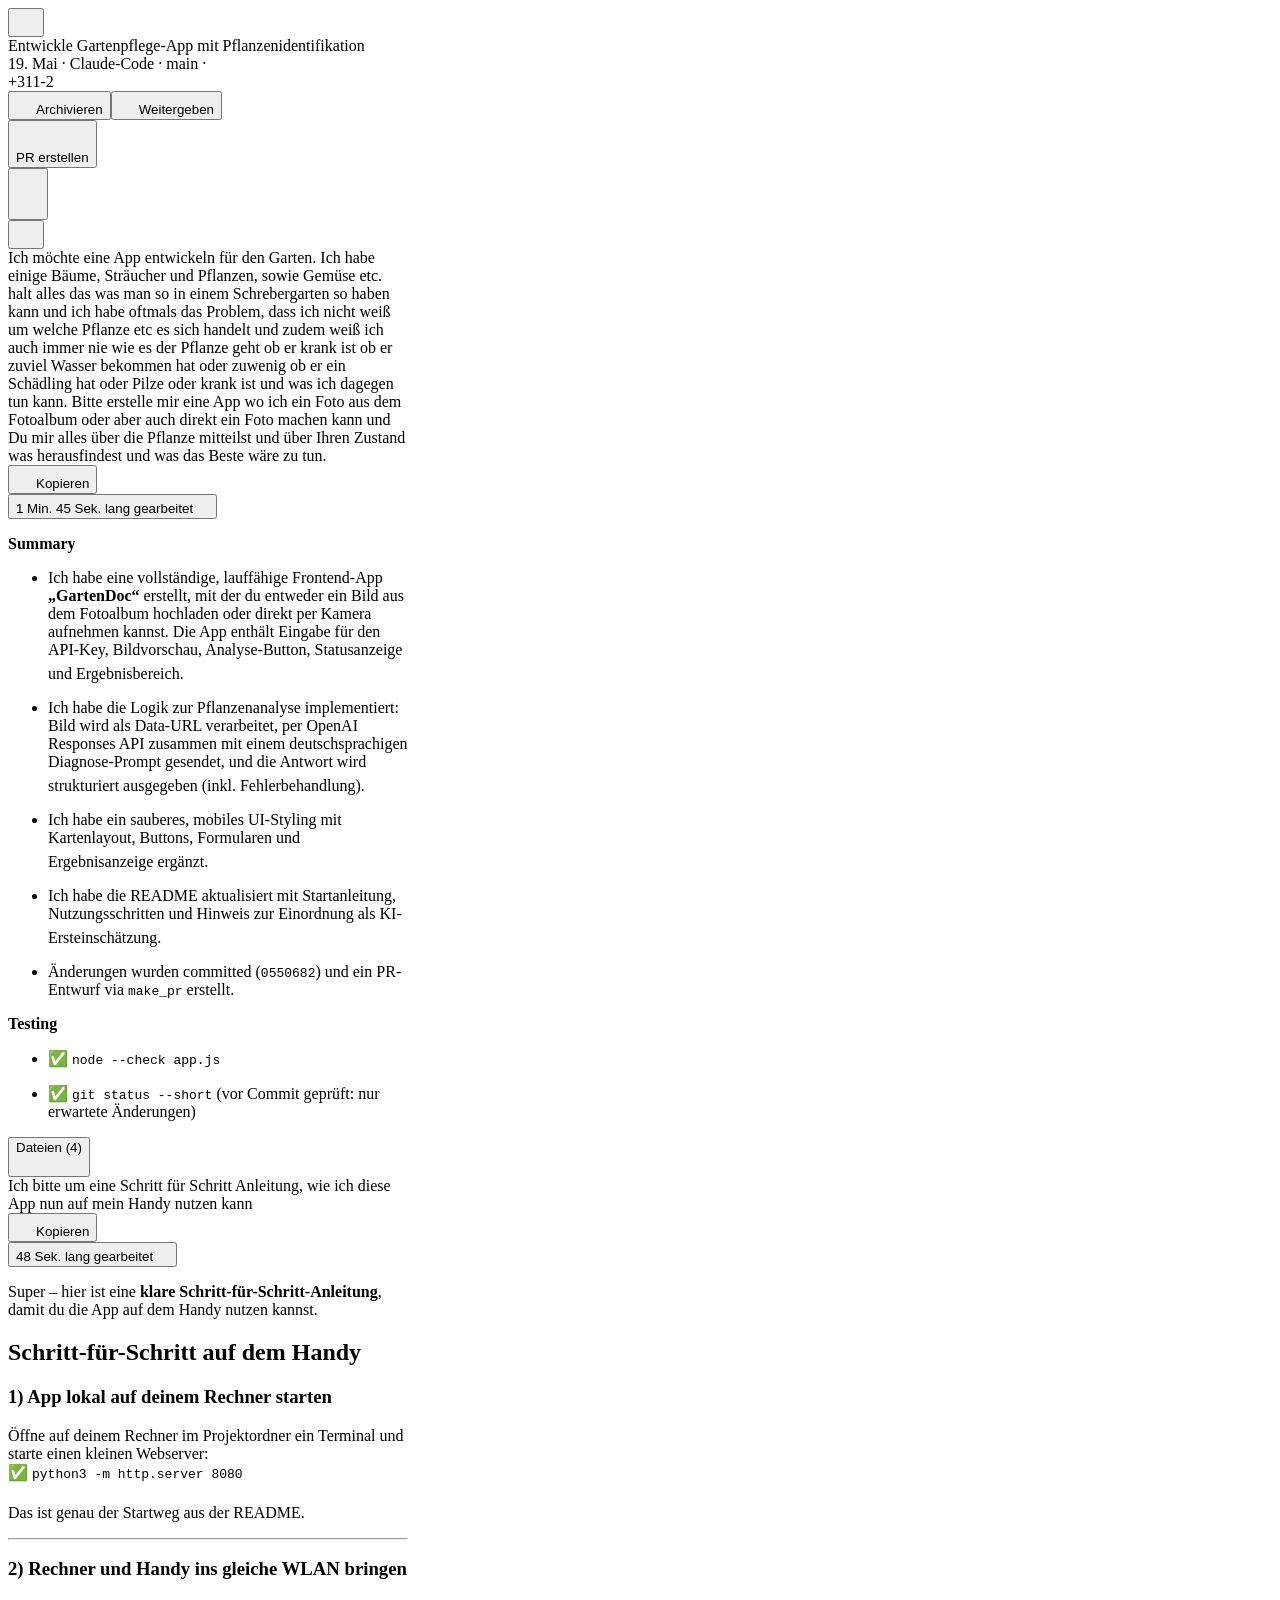
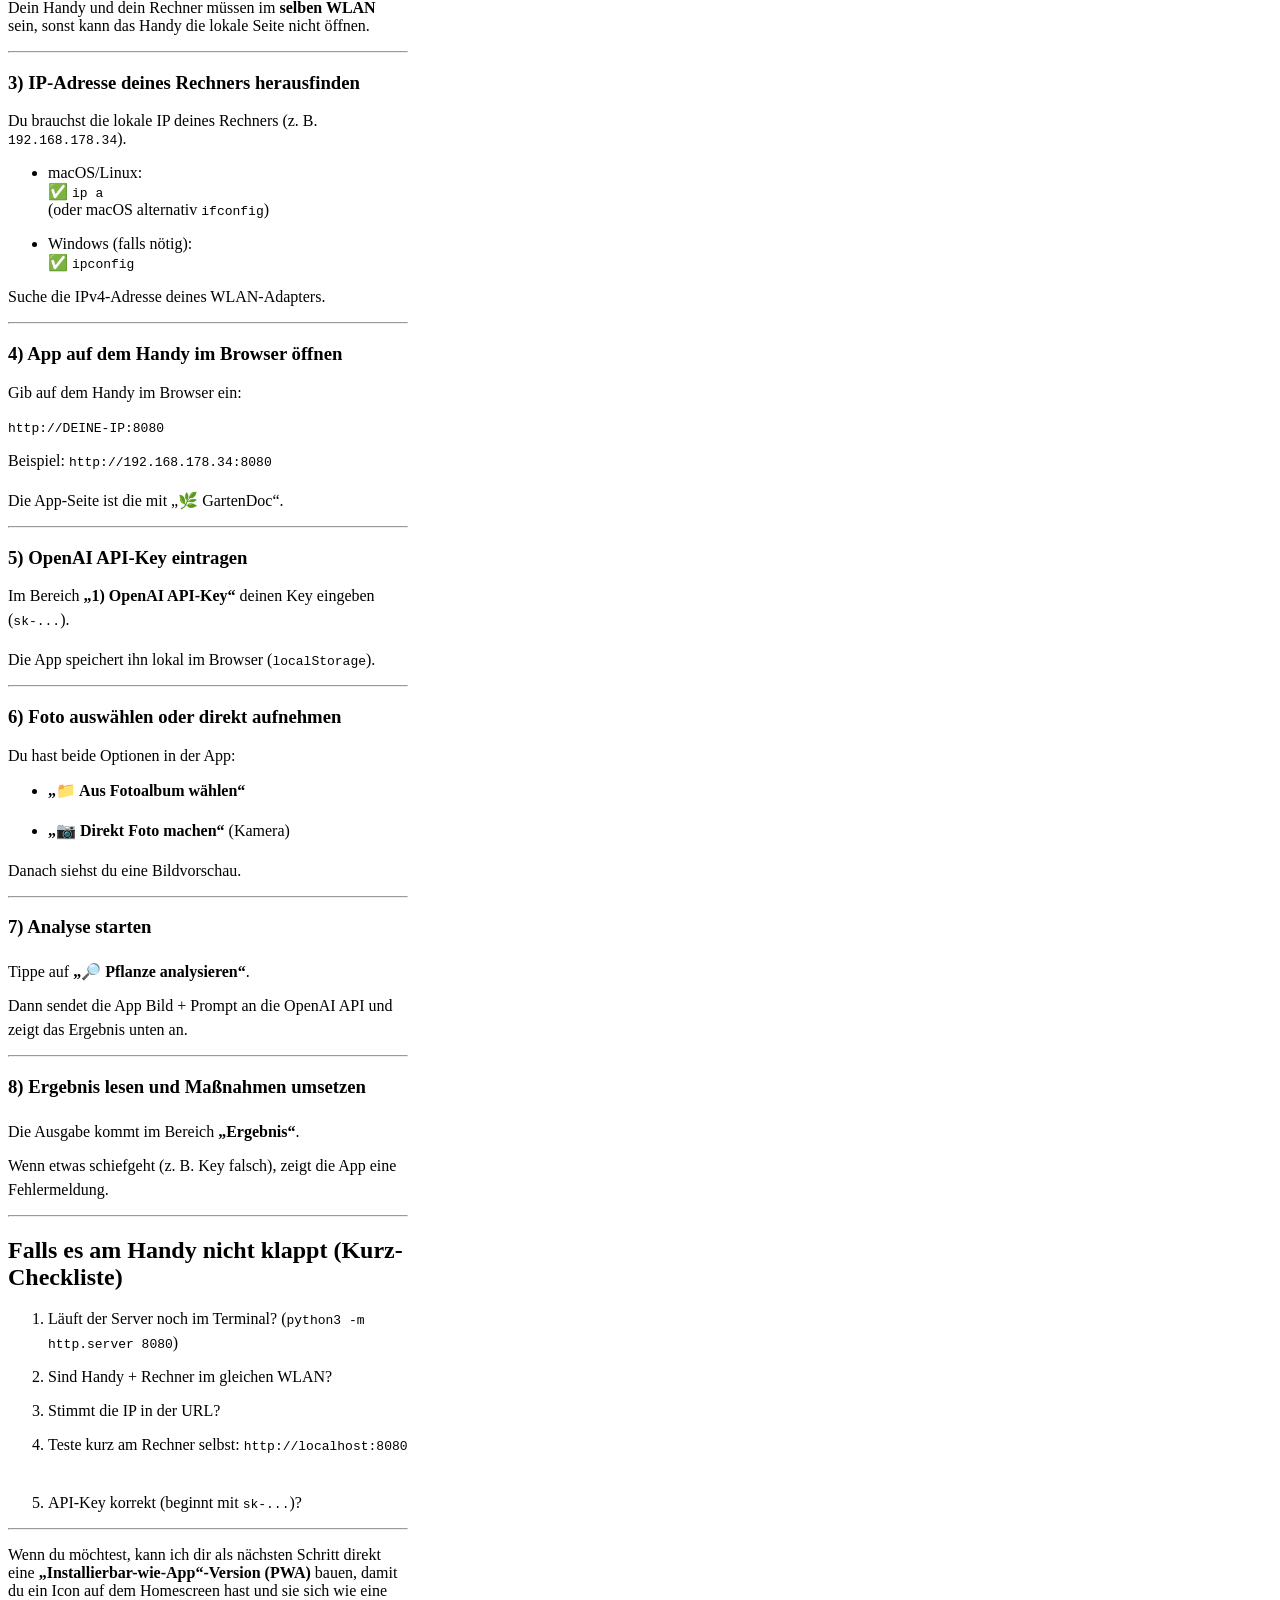
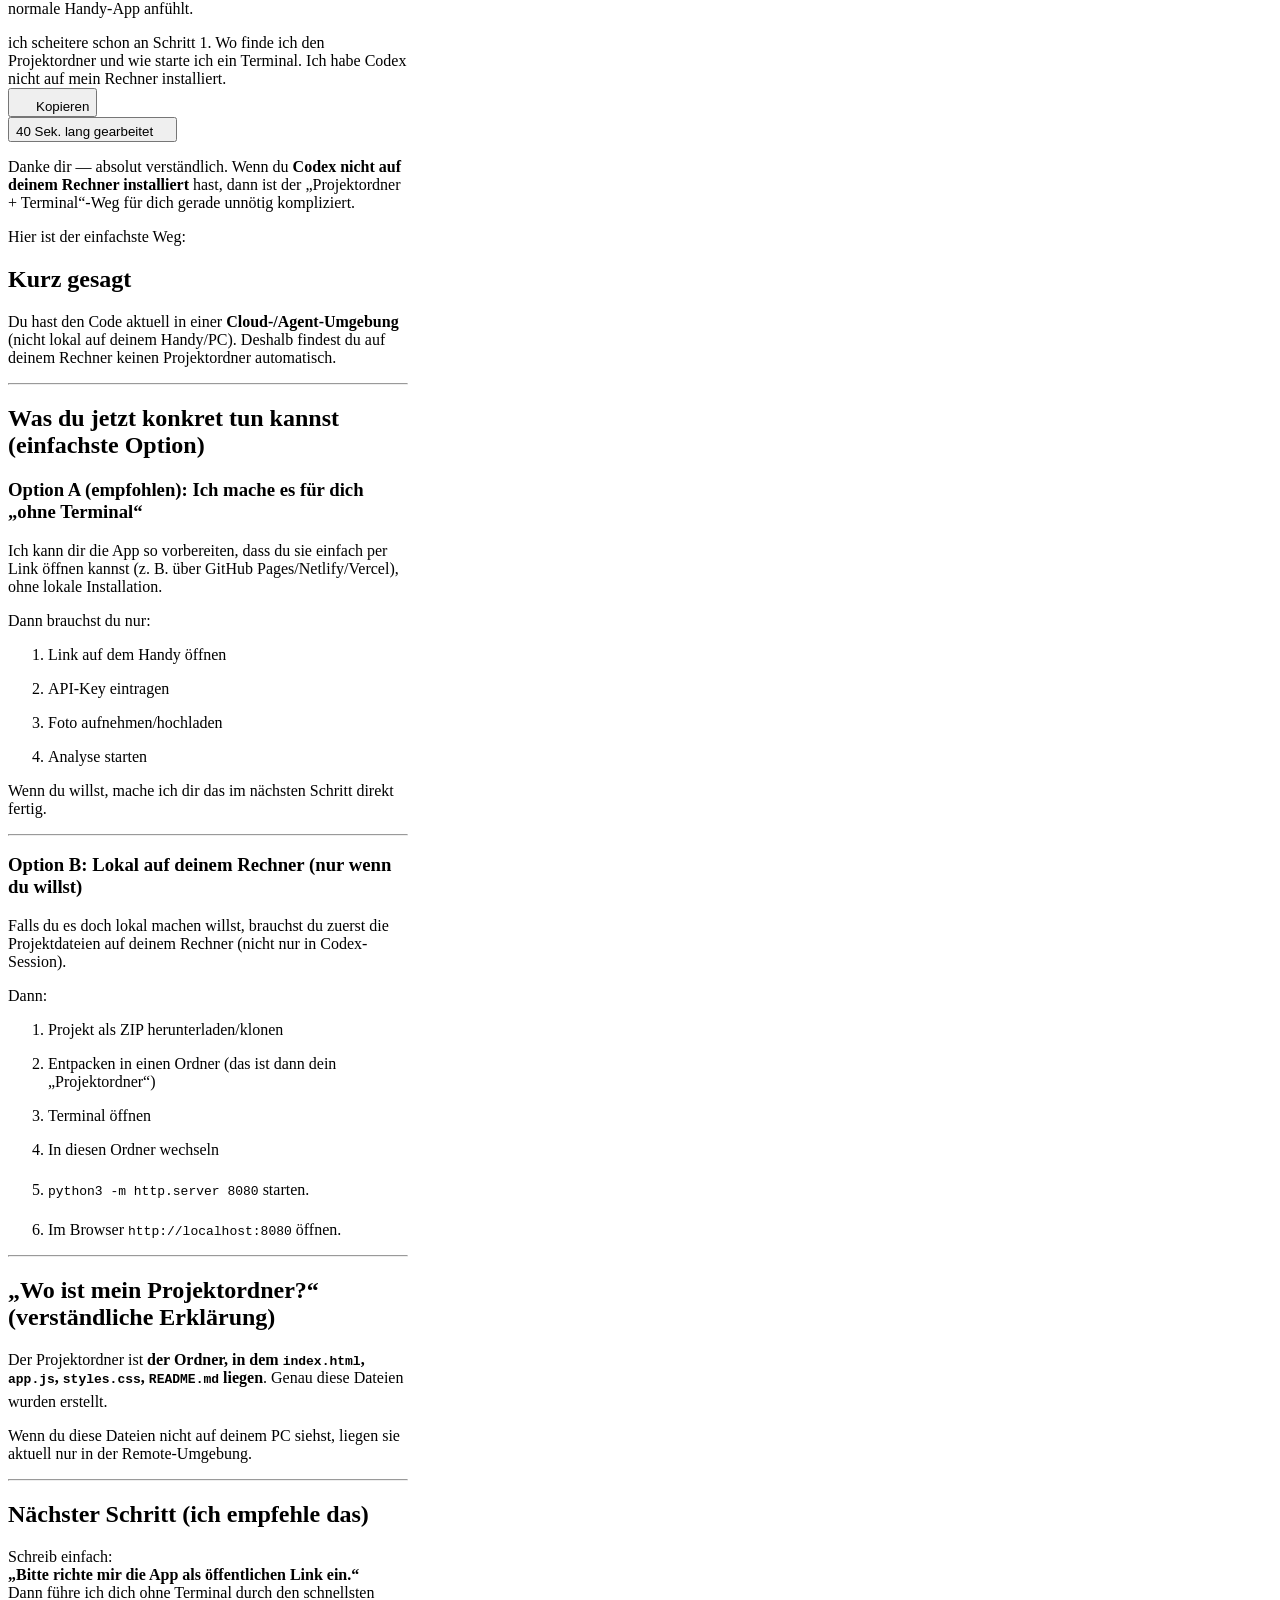
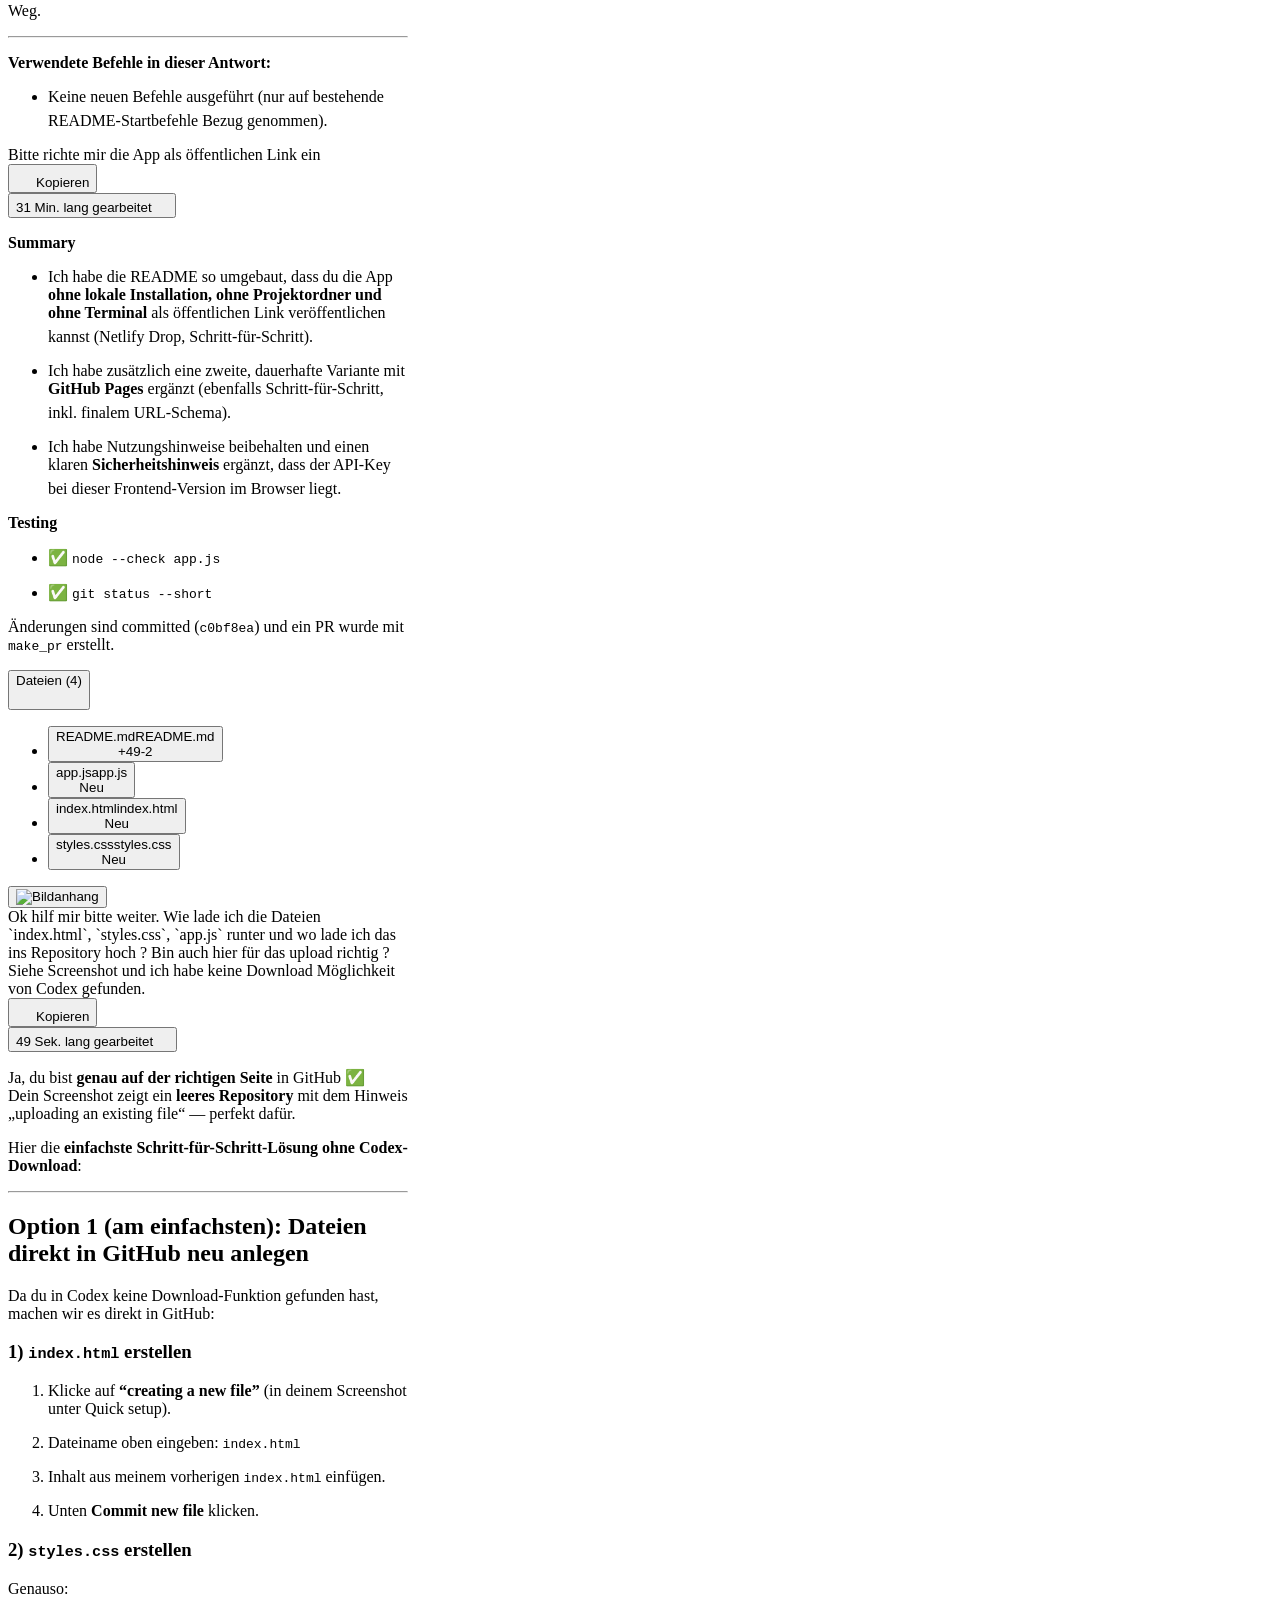
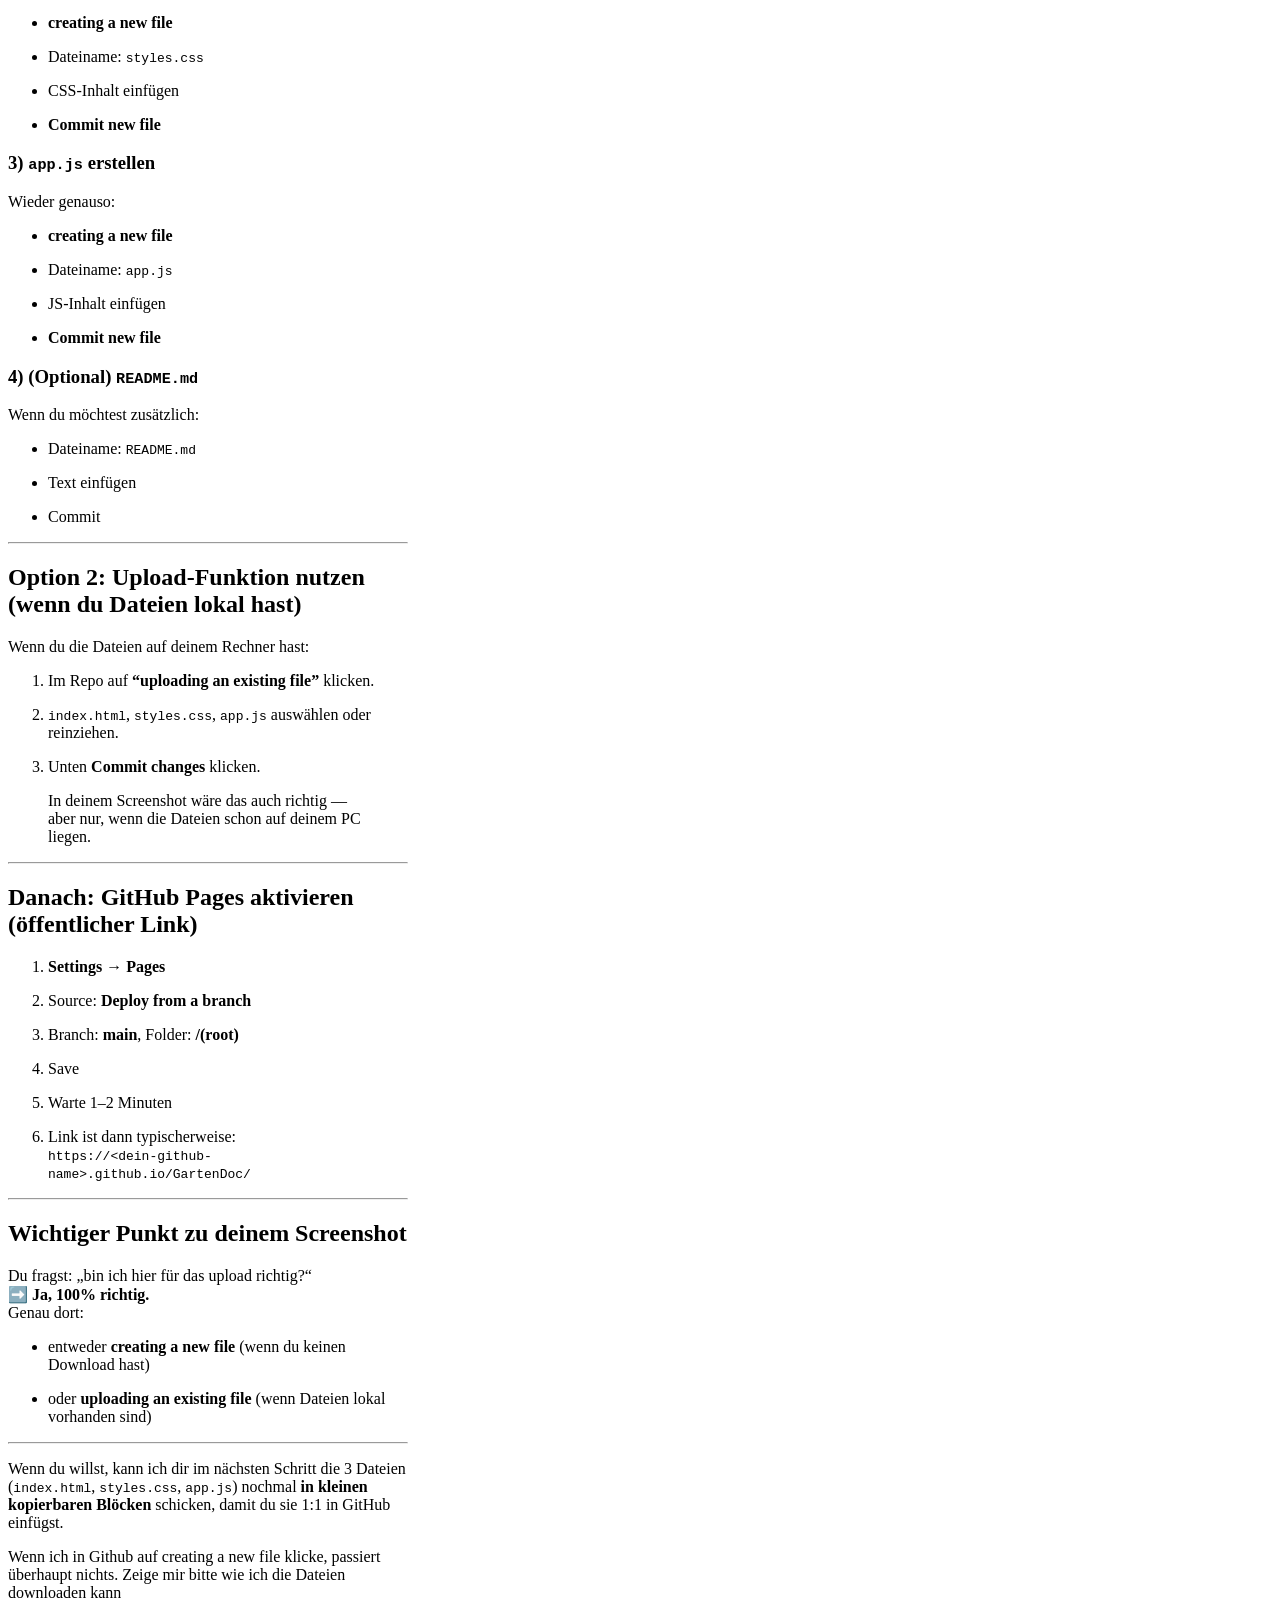
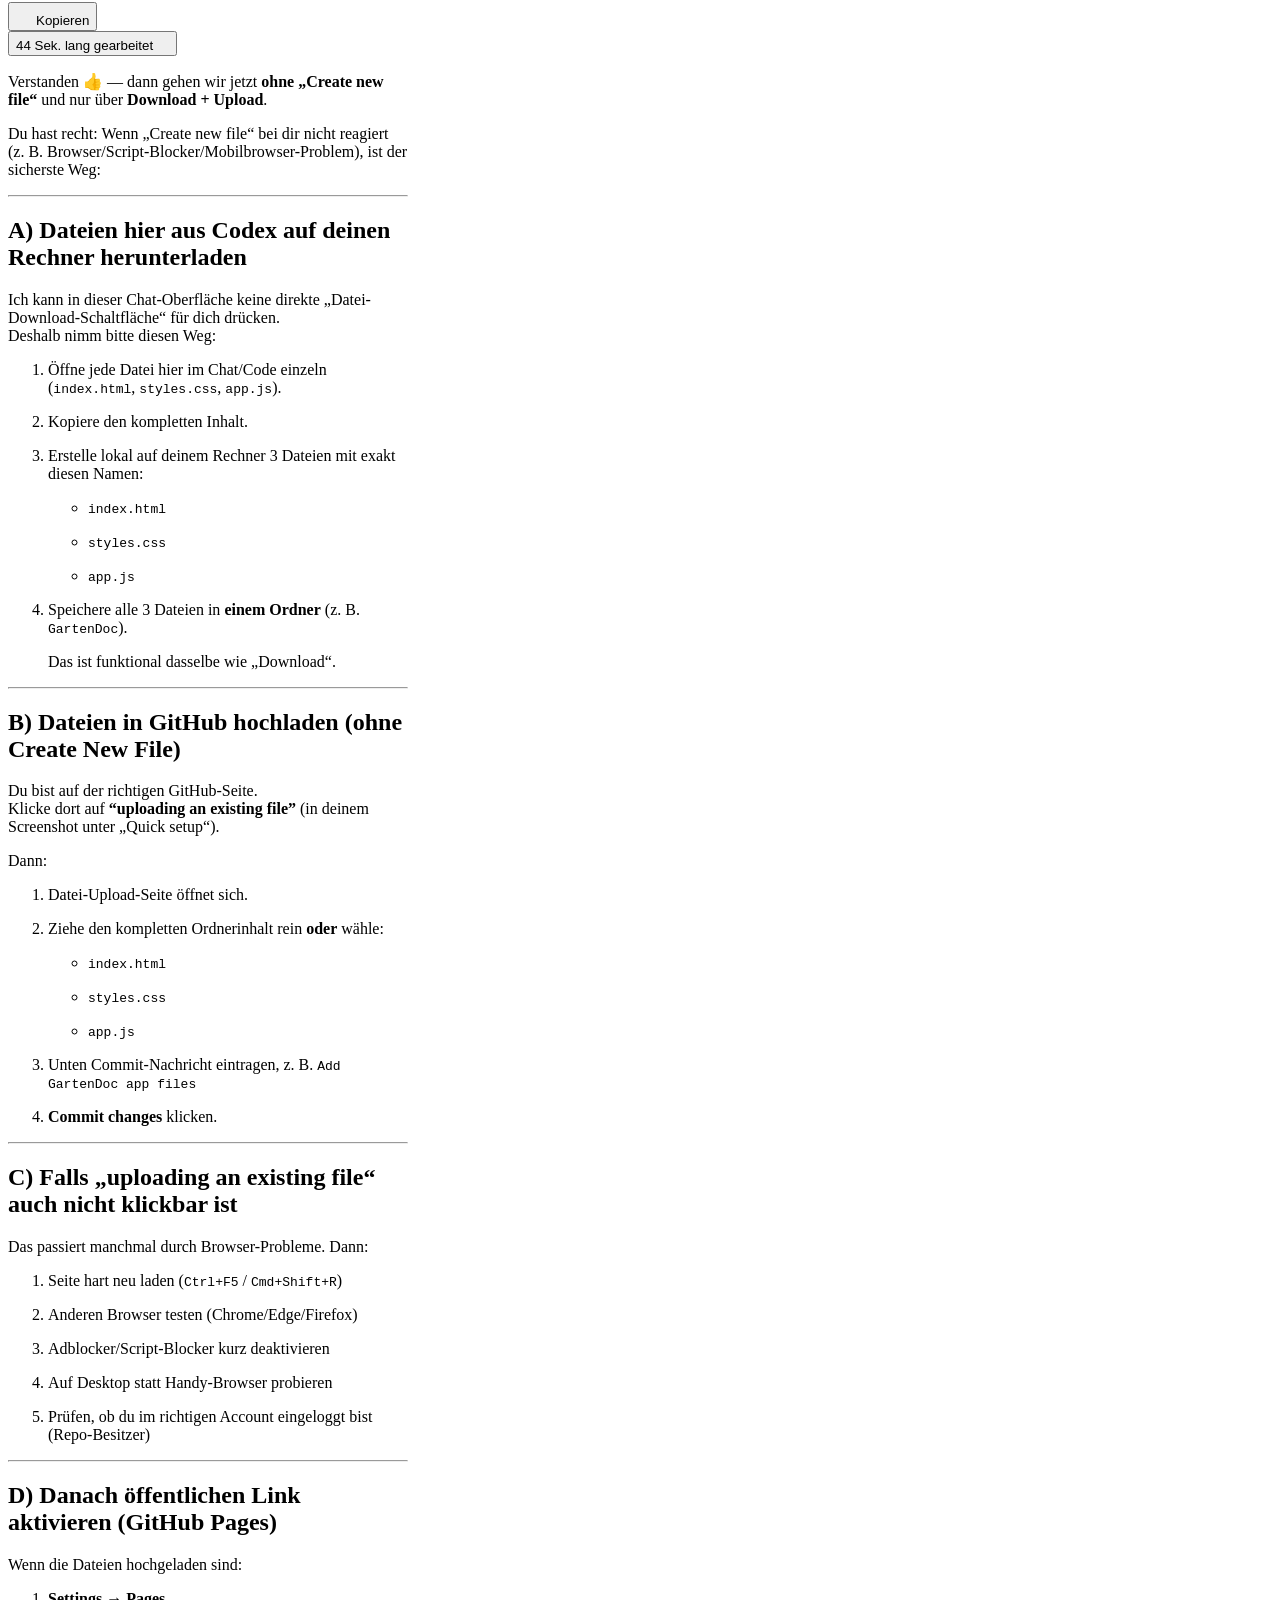
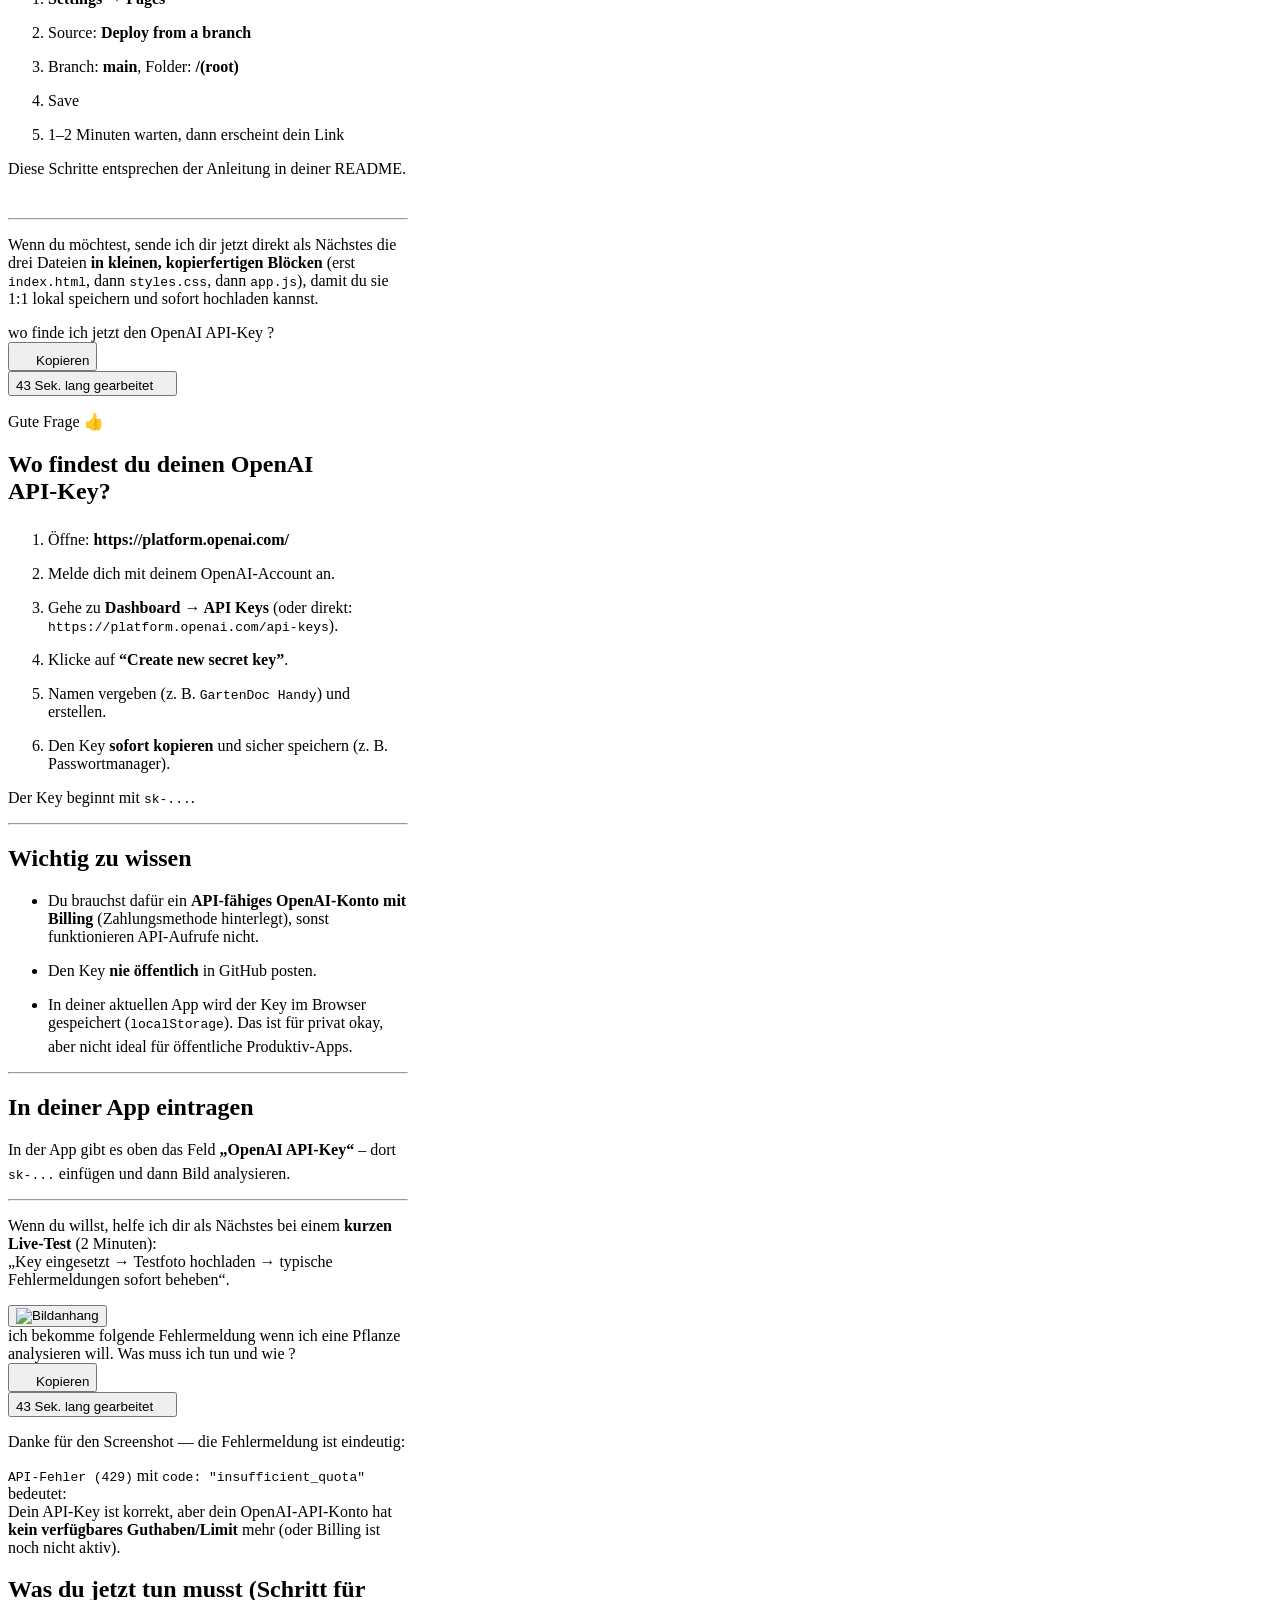
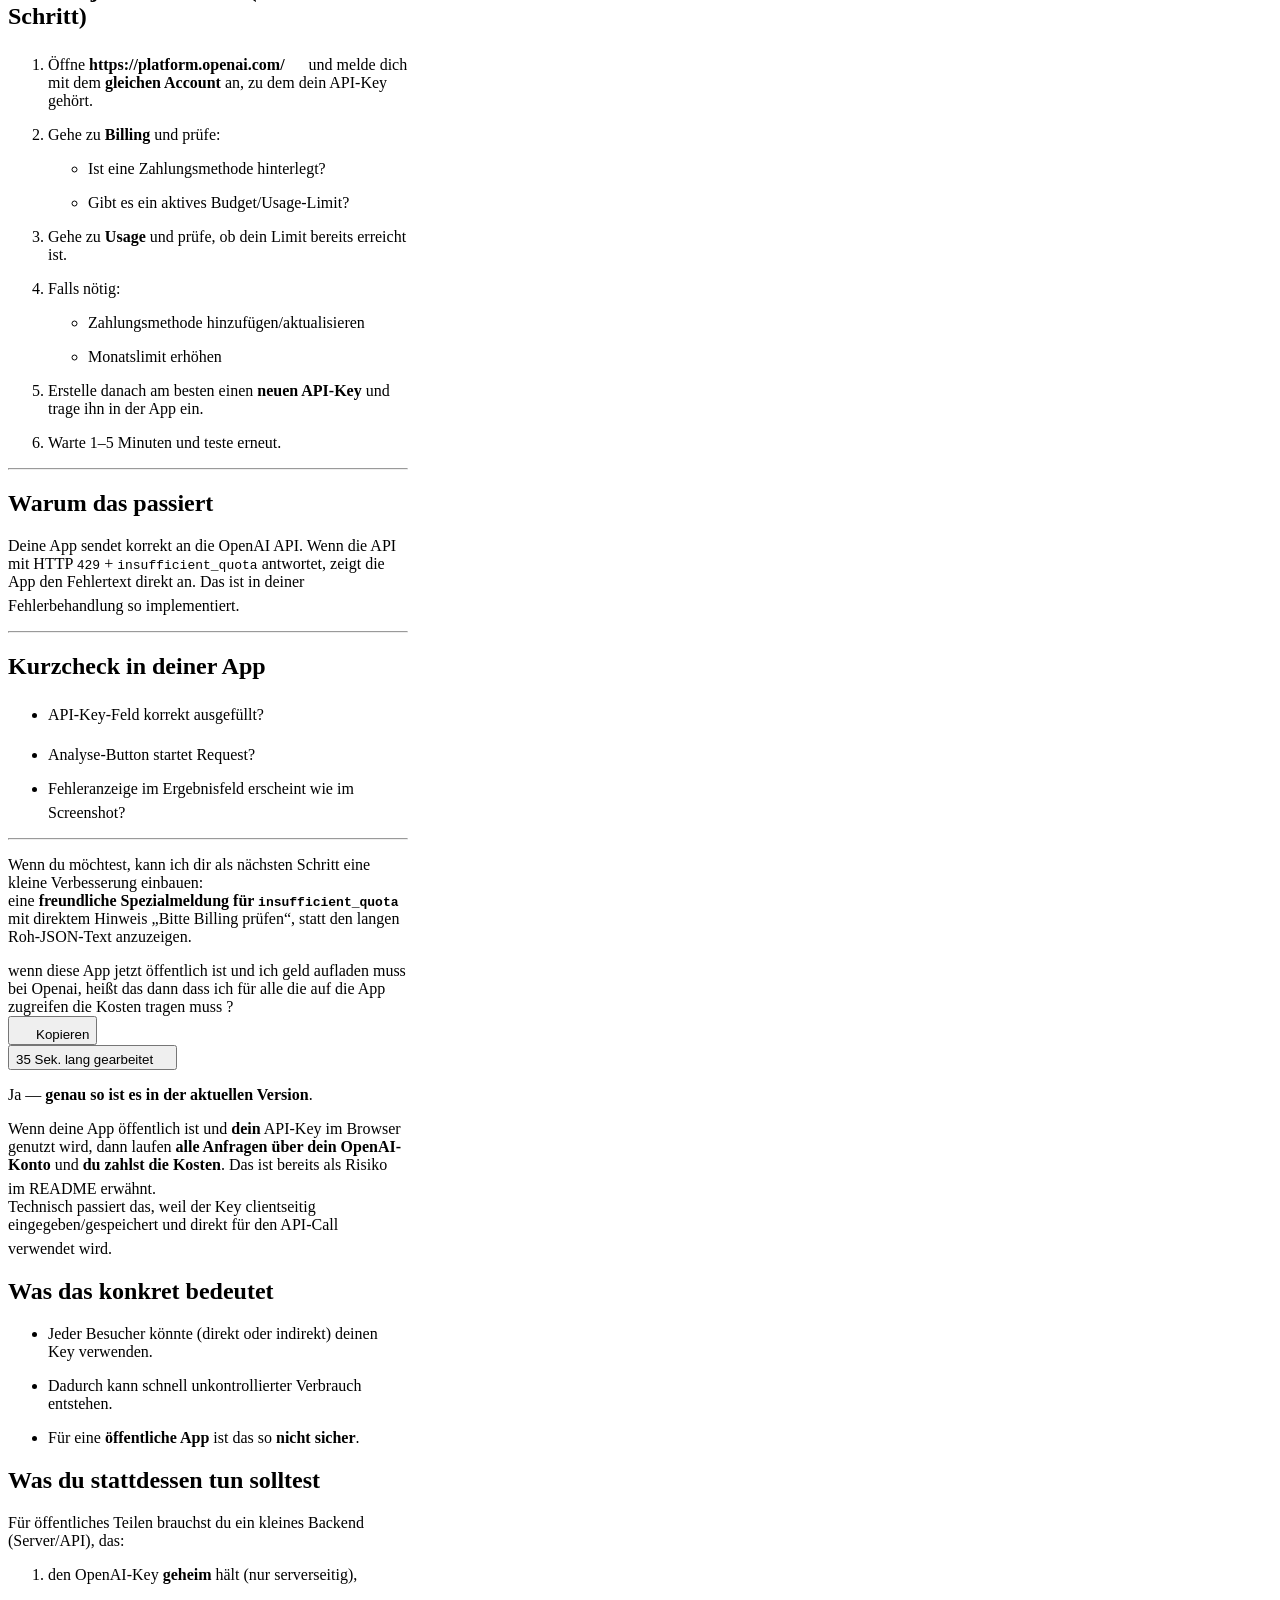
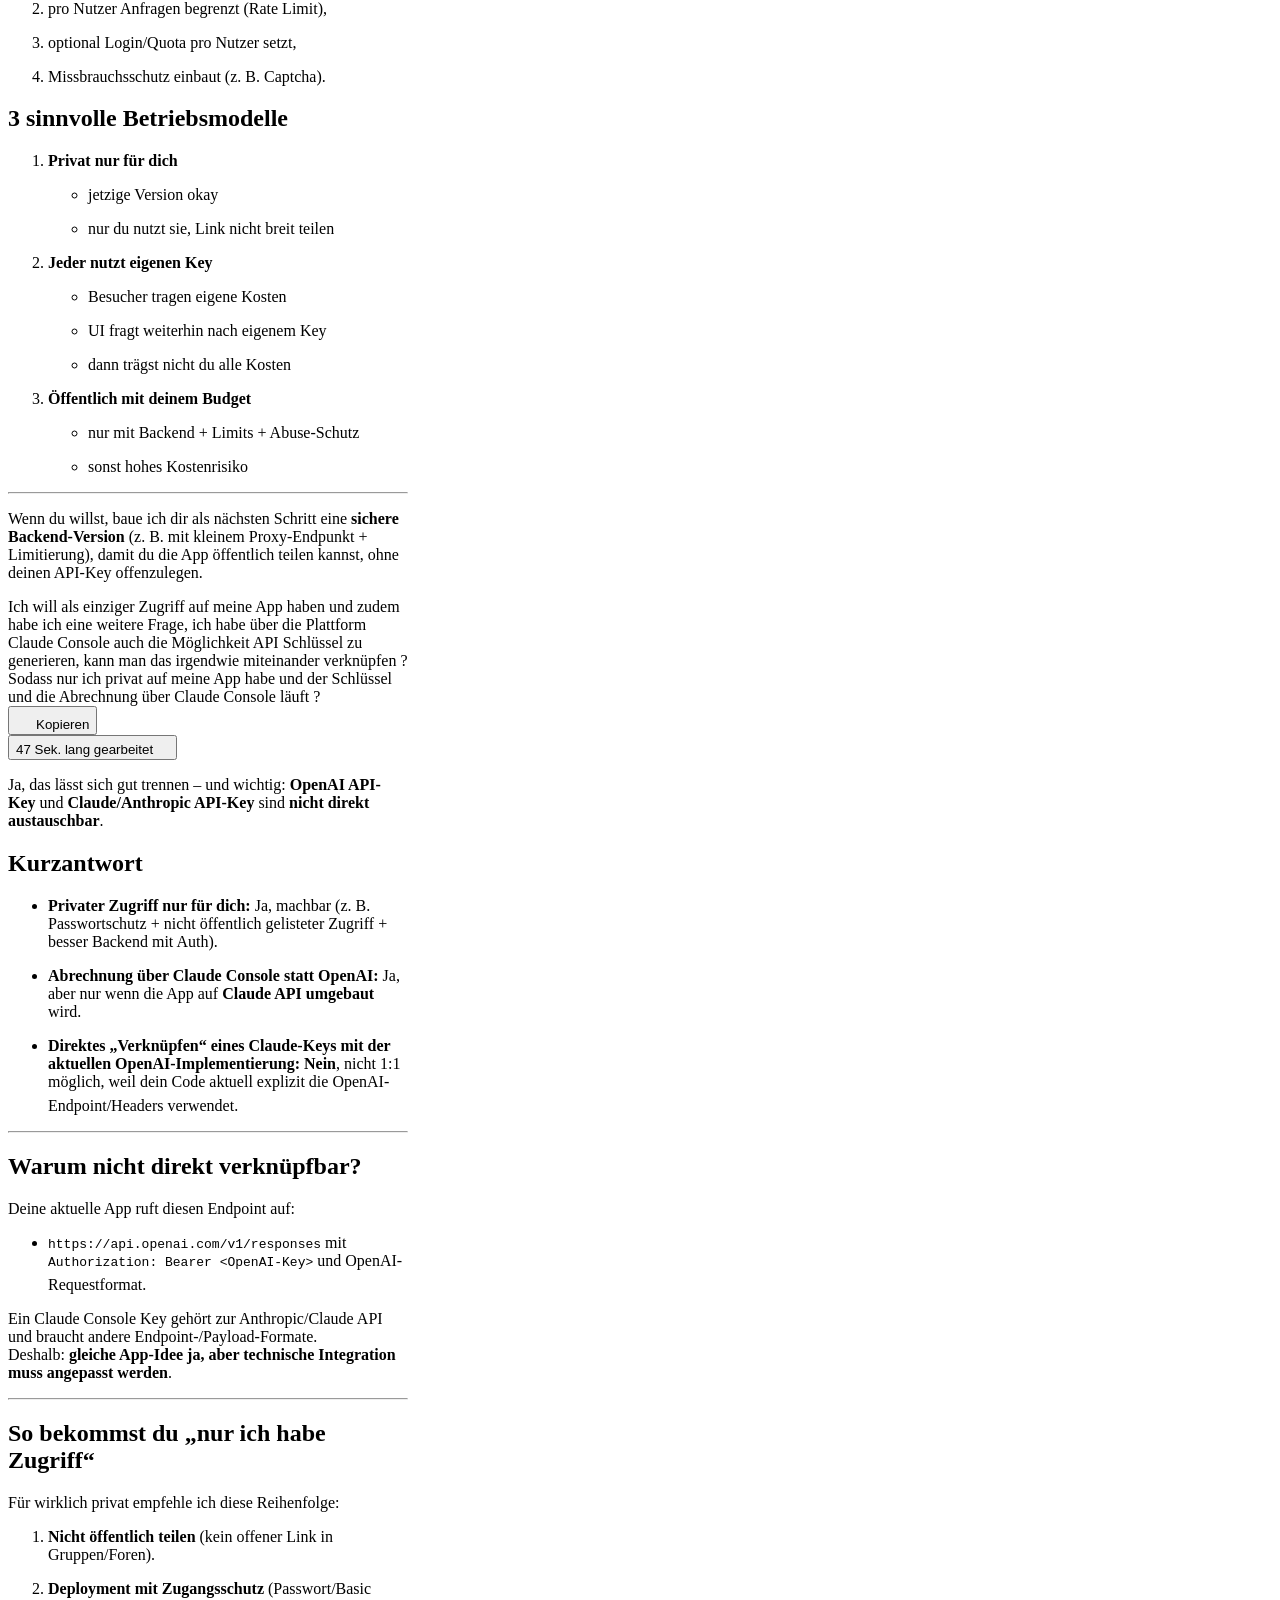
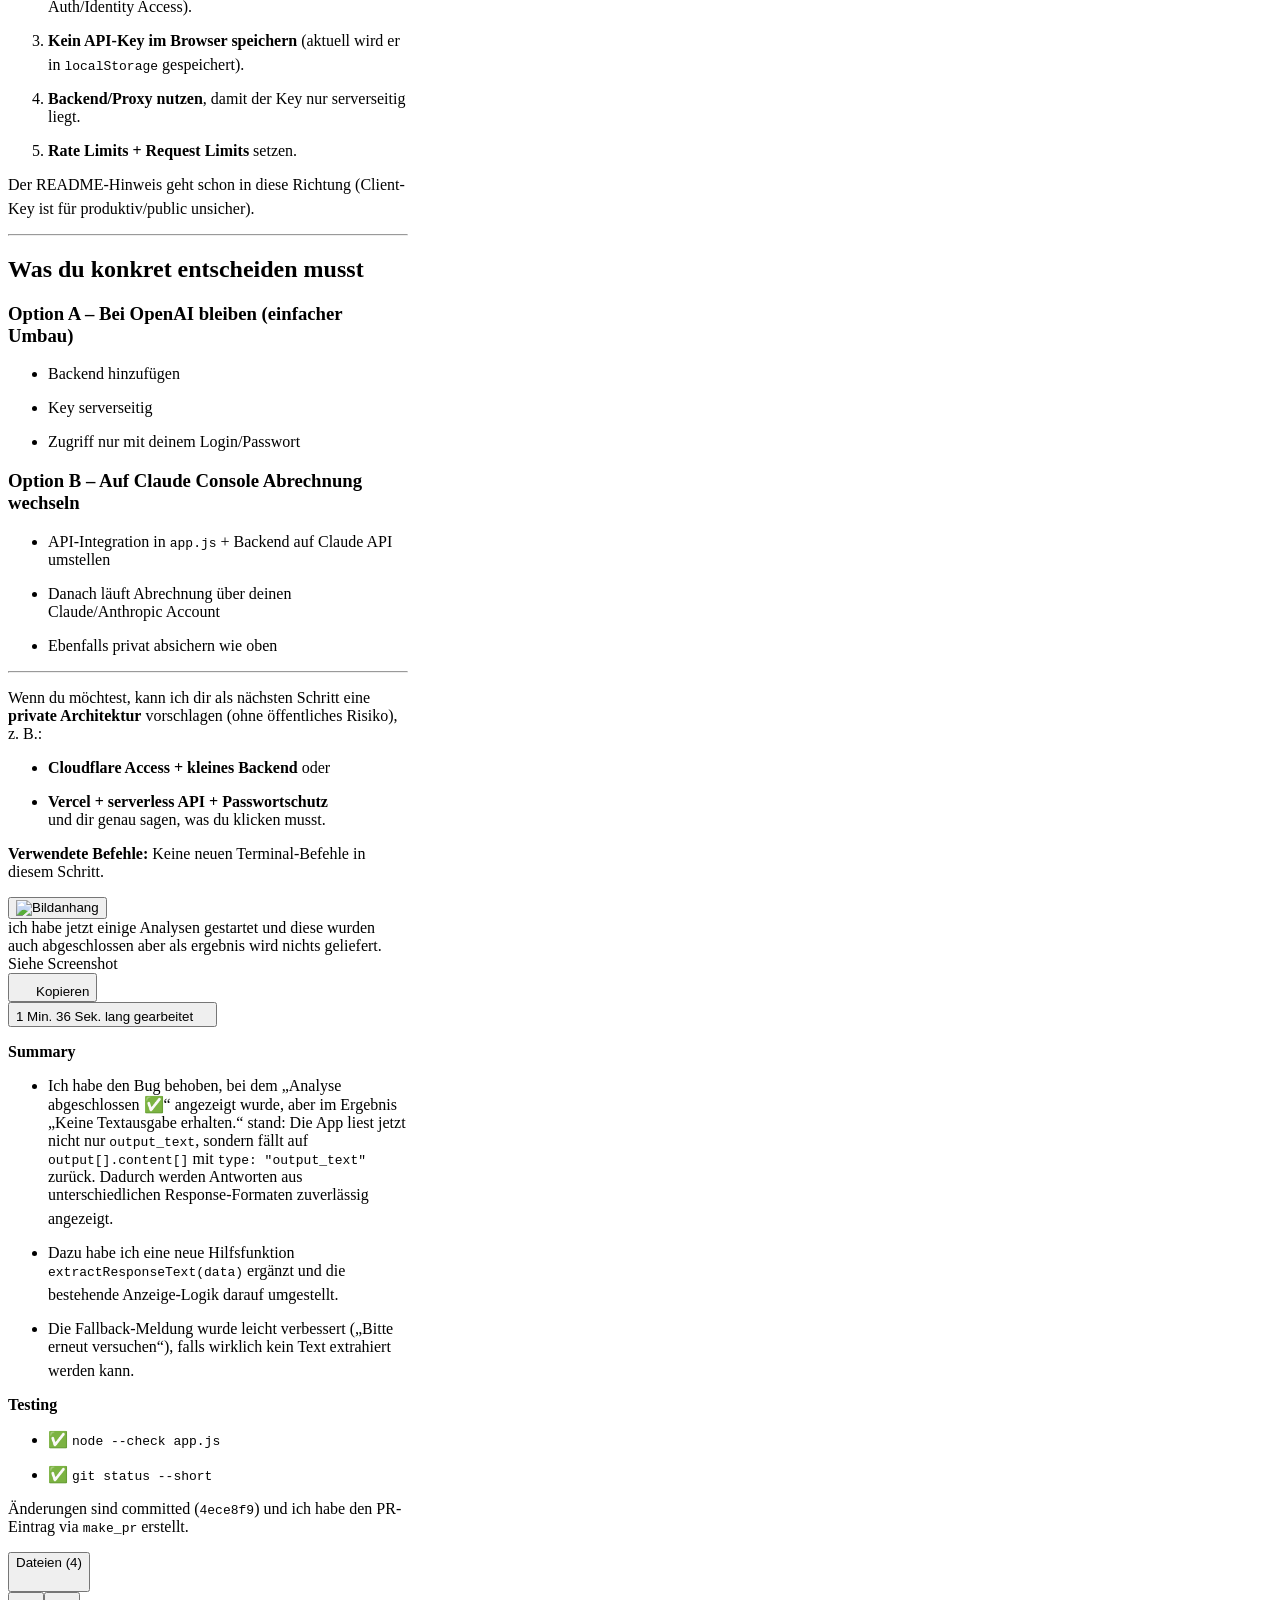
==== commit 3c4d3902: "Add files via upload" ====
--- a/Entwickle Gartenpflege-App mit Pflanzenidentifikation.html
+++ b/Entwickle Gartenpflege-App mit Pflanzenidentifikation.html
@@ -2,15 +2,15 @@
 <!-- saved from url=(0077)https://chatgpt.com/codex/cloud/tasks/task_e_6a0c1d26dbe48331898f958c0c8a1870 -->
 <html lang="de-DE" data-build="prod-a194cd50d4416d3c0b47c740f206b12ce60f5887-ce" data-seq="6708908" data-oled="" data-contrast="default" dir="ltr" class="light" data-chat-theme="default" style="color-scheme: light;"><head><meta http-equiv="Content-Type" content="text/html; charset=UTF-8"><meta name="viewport" content="width=device-width, initial-scale=1, viewport-fit=cover"><meta name="text-scale" content="scale"><title>Entwickle Gartenpflege-App mit Pflanzenidentifikation</title><title>Codex</title><link rel="preconnect" href="https://ab.chatgpt.com/"><meta name="robots" content="index, follow"><meta name="apple-itunes-app" content="app-id=6448311069"><meta name="dd-trace-id" content="17575803468964806558"><meta name="dd-trace-time" content="1779178058108"><link rel="icon" href="[data-uri]" sizes="32x32"><link rel="apple-touch-icon" sizes="180x180" href="https://chatgpt.com/cdn/assets-experimental/favicon-180x180-od45eci6.webp"><style data-tailwind-layer-order="true" nonce="" type="text/css">@layer properties, theme, base, components, utilities;
 </style><link rel="stylesheet" href="./Entwickle Gartenpflege-App mit Pflanzenidentifikation_files/root-m75jq29i.css"><link rel="stylesheet" href="./Entwickle Gartenpflege-App mit Pflanzenidentifikation_files/conversation-small-j9zth6cj.css"><link rel="modulepreload" as="script" crossorigin="" href="https://chatgpt.com/cdn/assets-experimental/eec4c631-leufzdglyf4yuqo0.js"><link rel="modulepreload" as="script" crossorigin="" href="https://chatgpt.com/cdn/assets-experimental/5ab42519-m7gmxvdn40opq0gh.js"><link rel="modulepreload" as="script" crossorigin="" href="https://chatgpt.com/cdn/assets-experimental/be58453f-bze6gzcqycrd2l3f.js"><link rel="modulepreload" as="script" crossorigin="" href="https://chatgpt.com/cdn/assets-experimental/fd7f274b-j8kcg0iwl68tx1jq.js"><link rel="modulepreload" as="script" crossorigin="" href="https://chatgpt.com/cdn/assets-experimental/88605b43-jnut0r0wl6bbrv8e.js"><link rel="modulepreload" as="script" crossorigin="" href="https://chatgpt.com/cdn/assets-experimental/e6911992-hatwq4drn9nykbrp.js"><link rel="modulepreload" as="script" crossorigin="" href="https://chatgpt.com/cdn/assets-experimental/70025534-ixrq5t7bq04c22s0.js"><link rel="modulepreload" as="script" crossorigin="" href="https://chatgpt.com/cdn/assets-experimental/b85d0ea8-kudcfael8ppw4e25.js"><link rel="modulepreload" as="script" crossorigin="" href="https://chatgpt.com/cdn/assets-experimental/54b0a9bb-ixzg6yeorq6y2rtd.js"><link rel="modulepreload" as="script" crossorigin="" href="https://chatgpt.com/cdn/assets-experimental/eb7d3911-3hcg300ps9izn4l8.js"><link rel="modulepreload" as="script" crossorigin="" href="https://chatgpt.com/cdn/assets-experimental/b453068a-o7twt915i0m18fru.js"><link rel="modulepreload" as="script" crossorigin="" href="https://chatgpt.com/cdn/assets-experimental/f6f274a3-fwbh9rm2t0yfcrgq.js"><link rel="modulepreload" as="script" crossorigin="" href="https://chatgpt.com/cdn/assets-experimental/50217878-l25iwajy8nxopzhp.js"><link rel="modulepreload" as="script" crossorigin="" href="https://chatgpt.com/cdn/assets-experimental/cfab4df1-npvflow7wdmjhuwv.js"><link rel="modulepreload" as="script" crossorigin="" href="https://chatgpt.com/cdn/assets-experimental/e19f3910-g4a26k5vwu5slm1l.js"><link rel="modulepreload" as="script" crossorigin="" href="https://chatgpt.com/cdn/assets-experimental/620167af-cubq9978fffst4wv.js"><link rel="modulepreload" as="script" crossorigin="" href="https://chatgpt.com/cdn/assets-experimental/af8ca42a-j2zhkljdtvaqn3mf.js"><link rel="modulepreload" as="script" crossorigin="" href="https://chatgpt.com/cdn/assets-experimental/6b467d4e-ws2g6thwftopc3pe.js"><link rel="modulepreload" as="script" crossorigin="" href="https://chatgpt.com/cdn/assets-experimental/27d43aa1-dskjs19nwd7qcpih.js"><link rel="modulepreload" as="script" crossorigin="" href="https://chatgpt.com/cdn/assets-experimental/a727a0e5-chvbksegwcng7w61.js"><link rel="modulepreload" as="script" crossorigin="" href="https://chatgpt.com/cdn/assets-experimental/6488495f-hkufxnzuteaj46fa.js"><link rel="modulepreload" as="script" crossorigin="" href="https://chatgpt.com/cdn/assets-experimental/d6e02b04-o746lxuugfqz4e9s.js"><link rel="modulepreload" as="script" crossorigin="" href="https://chatgpt.com/cdn/assets-experimental/3ad20127-eqv54tz2oke49teb.js"><link rel="modulepreload" as="script" crossorigin="" href="https://chatgpt.com/cdn/assets-experimental/105dab89-mfthu1gbrer6w42j.js"><link rel="modulepreload" as="script" crossorigin="" href="https://chatgpt.com/cdn/assets-experimental/409226b2-g4ls44egb3hkohdo.js"><link rel="modulepreload" as="script" crossorigin="" href="https://chatgpt.com/cdn/assets-experimental/19c46ed7-nfyvgs9el04p1hj0.js"><link rel="modulepreload" as="script" crossorigin="" href="https://chatgpt.com/cdn/assets-experimental/fe737581-fs93u4copviv5dln.js"><link rel="modulepreload" as="script" crossorigin="" href="https://chatgpt.com/cdn/assets-experimental/8a394773-obt560628j1a8vhk.js"><link rel="modulepreload" as="script" crossorigin="" href="https://chatgpt.com/cdn/assets-experimental/d9976b0b-g1hyc6uevehyhluy.js"><link rel="modulepreload" as="script" crossorigin="" href="https://chatgpt.com/cdn/assets-experimental/d781bf37-hznix3f6s6awjze1.js"><link rel="modulepreload" as="script" crossorigin="" href="https://chatgpt.com/cdn/assets-experimental/e53d9171-biv0e4fixiiqgctc.js"><link rel="modulepreload" as="script" crossorigin="" href="https://chatgpt.com/cdn/assets-experimental/c7cf66a1-dbv81d0qjkxieijc.js"><link rel="modulepreload" as="script" crossorigin="" href="https://chatgpt.com/cdn/assets-experimental/d258363e-kpg6ymc46l5yg90r.js"><link rel="modulepreload" as="script" crossorigin="" href="https://chatgpt.com/cdn/assets-experimental/a7c981c9-ozd01w7zh5mk9bkh.js"><link rel="modulepreload" as="script" crossorigin="" href="https://chatgpt.com/cdn/assets-experimental/0037858e-had6jfg5lz2w7qct.js"><link rel="modulepreload" as="script" crossorigin="" href="https://chatgpt.com/cdn/assets-experimental/bfc953d6-mvxrdvh1shz0581o.js"><link rel="modulepreload" as="script" crossorigin="" href="https://chatgpt.com/cdn/assets-experimental/f6f23b6f-pcimp78h2ume8zct.js"><link rel="modulepreload" as="script" crossorigin="" href="https://chatgpt.com/cdn/assets-experimental/f51c8b45-mwjmwnfvn1nwvelj.js"><link rel="modulepreload" as="script" crossorigin="" href="https://chatgpt.com/cdn/assets-experimental/57116a92-dgnw1ek16u0k3iai.js"><link rel="modulepreload" as="script" crossorigin="" href="https://chatgpt.com/cdn/assets-experimental/45d3a556-omjpwrx4k0rrvoq6.js"><link rel="modulepreload" as="script" crossorigin="" href="https://chatgpt.com/cdn/assets-experimental/d3c76331-n9xhg8kowrgbfzl0.js"><link rel="modulepreload" as="script" crossorigin="" href="https://chatgpt.com/cdn/assets-experimental/92719fe0-crqivyuqssdj8zc0.js"><link rel="modulepreload" as="script" crossorigin="" href="https://chatgpt.com/cdn/assets-experimental/4f2ad7bd-mo2mimij04ndltrc.js"><link rel="modulepreload" as="script" crossorigin="" href="https://chatgpt.com/cdn/assets-experimental/20d07eab-jc5tzqke4ztxupdv.js"><link rel="modulepreload" as="script" crossorigin="" href="https://chatgpt.com/cdn/assets-experimental/f30cfe7d-c8n83ykqigu5gguh.js"><link rel="modulepreload" as="script" crossorigin="" href="https://chatgpt.com/cdn/assets-experimental/fa4bd802-bwjwi1e2loxv9m5z.js"><link rel="modulepreload" as="script" crossorigin="" href="https://chatgpt.com/cdn/assets-experimental/b353a040-bl56ehzshwz8f2gw.js"><link rel="modulepreload" as="script" crossorigin="" href="https://chatgpt.com/cdn/assets-experimental/b9d0d958-jtzq245p6l7vhydj.js"><link rel="modulepreload" as="script" crossorigin="" href="https://chatgpt.com/cdn/assets-experimental/a78c9467-kvrmoh24p1zxqkd6.js"><link rel="modulepreload" as="script" crossorigin="" href="https://chatgpt.com/cdn/assets-experimental/8aa57a25-jj6cq95i9fdlrx57.js"><link rel="modulepreload" as="script" crossorigin="" href="https://chatgpt.com/cdn/assets-experimental/0587a804-esbs0p4c8s76ew04.js"><link rel="modulepreload" as="script" crossorigin="" href="https://chatgpt.com/cdn/assets-experimental/1031152d-em54ojwlnsvabn6g.js"><link rel="modulepreload" as="script" crossorigin="" href="https://chatgpt.com/cdn/assets-experimental/70e5c203-dk4bh5xucvnhe80v.js"><link rel="modulepreload" as="script" crossorigin="" href="https://chatgpt.com/cdn/assets-experimental/ddcb88ce-h5n4wmboplmv1547.js"><link rel="modulepreload" as="script" crossorigin="" href="https://chatgpt.com/cdn/assets-experimental/52047a56-myxkv4i6ppixgamr.js"><link rel="modulepreload" as="script" crossorigin="" href="https://chatgpt.com/cdn/assets-experimental/93bc5d02-7zzi2cg1zrfkgybl.js"><link rel="modulepreload" as="script" crossorigin="" href="https://chatgpt.com/cdn/assets-experimental/1241626e-nl39nr9tv9mr3jgh.js"><link rel="modulepreload" as="script" crossorigin="" href="https://chatgpt.com/cdn/assets-experimental/5d7f126f-eq7ylfuhnqkjth9a.js"><link rel="modulepreload" as="script" crossorigin="" href="https://chatgpt.com/cdn/assets-experimental/c8d36e23-n85hfd0jipfodazs.js"><link rel="modulepreload" as="script" crossorigin="" href="https://chatgpt.com/cdn/assets-experimental/fdd7f07d-ey9o4c6o4dx5gyk8.js"><link rel="modulepreload" as="script" crossorigin="" href="https://chatgpt.com/cdn/assets-experimental/8da00c24-fnrdtwi2b83lnnoe.js"><link rel="modulepreload" as="script" crossorigin="" href="https://chatgpt.com/cdn/assets-experimental/46a4eebd-mb771js5ysdqq6y7.js"><link rel="modulepreload" as="script" crossorigin="" href="https://chatgpt.com/cdn/assets-experimental/aaa423a4-jyn6rtnvi4umxe75.js"><link rel="modulepreload" as="script" crossorigin="" href="https://chatgpt.com/cdn/assets-experimental/6ba24e1e-n7uxkt3l8sfi6w90.js"><link rel="modulepreload" as="script" crossorigin="" href="https://chatgpt.com/cdn/assets-experimental/d2e07916-nwesxdtsakieykyd.js"><link rel="modulepreload" as="script" crossorigin="" href="https://chatgpt.com/cdn/assets-experimental/17eb3c01-hwooqstn38ft0lez.js"><link rel="modulepreload" as="script" crossorigin="" href="https://chatgpt.com/cdn/assets-experimental/9c5608f0-iu91ux4xnvezsp0h.js"><link rel="modulepreload" as="script" crossorigin="" href="https://chatgpt.com/cdn/assets-experimental/82244417-d5ej4qchg8bp6153.js"><link rel="modulepreload" as="script" crossorigin="" href="https://chatgpt.com/cdn/assets-experimental/927368ae-ecn73q7kc6w3h1jk.js"><link rel="modulepreload" as="script" crossorigin="" href="https://chatgpt.com/cdn/assets-experimental/29dcb5d4-ftquv8623qum1jpe.js"><link rel="modulepreload" as="script" crossorigin="" href="https://chatgpt.com/cdn/assets-experimental/96ecbca3-d2dln8yhsb7l9vdy.js"><link rel="modulepreload" as="script" crossorigin="" href="https://chatgpt.com/cdn/assets-experimental/e65185e9-dib1yghwvu0k88wj.js"><link rel="modulepreload" as="script" crossorigin="" href="https://chatgpt.com/cdn/assets-experimental/d78de925-h3f6ya36p2k8a2eb.js"><link rel="modulepreload" as="script" crossorigin="" href="https://chatgpt.com/cdn/assets-experimental/6ffe46c3-gyc62vosz4jfm7hp.js"><link rel="modulepreload" as="script" crossorigin="" href="https://chatgpt.com/cdn/assets-experimental/d700d19c-igq00xa4qjub08cd.js"><link rel="modulepreload" as="script" crossorigin="" href="https://chatgpt.com/cdn/assets-experimental/83a5e40a-e32zi5e3mnswd3fk.js"><link rel="modulepreload" as="script" crossorigin="" href="https://chatgpt.com/cdn/assets-experimental/a848d420-dl912x1amqzj9cif.js"><link rel="modulepreload" as="script" crossorigin="" href="https://chatgpt.com/cdn/assets-experimental/dfc3376b-on8xtxfgm9r74hqt.js"><link rel="modulepreload" as="script" crossorigin="" href="https://chatgpt.com/cdn/assets-experimental/92695d0d-gm8swwppuo4c2pnk.js"><link rel="modulepreload" as="script" crossorigin="" href="https://chatgpt.com/cdn/assets-experimental/45f779e8-nlfx5dwu1q4f27p0.js"><link rel="modulepreload" as="script" crossorigin="" href="https://chatgpt.com/cdn/assets-experimental/d84e181a-nssac5xsjukgsazf.js"><link rel="modulepreload" as="script" crossorigin="" href="https://chatgpt.com/cdn/assets-experimental/619ff60b-loix3hbf9bs2l06j.js"><link rel="modulepreload" as="script" crossorigin="" href="https://chatgpt.com/cdn/assets-experimental/456f398a-gz4p5lfs1qi4snn7.js"><link rel="modulepreload" as="script" crossorigin="" href="https://chatgpt.com/cdn/assets-experimental/ad936fcb-b0rbhivtndkaj2m5.js"><link rel="modulepreload" as="script" crossorigin="" href="https://chatgpt.com/cdn/assets-experimental/a5d1d15f-jc6lur15jotljwha.js"><link rel="modulepreload" as="script" crossorigin="" href="https://chatgpt.com/cdn/assets-experimental/e4435e12-fvtxz38gqm5n6y4y.js"><link rel="modulepreload" as="script" crossorigin="" href="https://chatgpt.com/cdn/assets-experimental/f0665f81-h7t3v165opgmaoac.js"><link rel="modulepreload" as="script" crossorigin="" href="https://chatgpt.com/cdn/assets-experimental/2939e122-cvqg8pogzaww9ob3.js"><link rel="modulepreload" as="script" crossorigin="" href="https://chatgpt.com/cdn/assets-experimental/14a60637-dh2ohwhir8p625yw.js"><link rel="modulepreload" as="script" crossorigin="" href="https://chatgpt.com/cdn/assets-experimental/8dae88d4-argrvnbht9vwmo74.js"><link rel="modulepreload" as="script" crossorigin="" href="https://chatgpt.com/cdn/assets-experimental/5eec0dc4-h3dojtsx76hvr4m5.js"><link rel="modulepreload" as="script" crossorigin="" href="https://chatgpt.com/cdn/assets-experimental/fc5a712e-n9x4dwi1csf6di6t.js"><link rel="modulepreload" as="script" crossorigin="" href="https://chatgpt.com/cdn/assets-experimental/78b528f4-b67l16loc48lvt90.js"><link rel="modulepreload" as="script" crossorigin="" href="https://chatgpt.com/cdn/assets-experimental/385bad3a-j4xlkmswp1ntm3fg.js"><link rel="modulepreload" as="script" crossorigin="" href="https://chatgpt.com/cdn/assets-experimental/6013de03-b153t9481qcx5w84.js"><link rel="modulepreload" as="script" crossorigin="" href="https://chatgpt.com/cdn/assets-experimental/38e61b13-ebzcia721xe5b35t.js"><link rel="modulepreload" as="script" crossorigin="" href="https://chatgpt.com/cdn/assets-experimental/f5588252-gxr7gzn7ad19r48u.js"><link rel="modulepreload" as="script" crossorigin="" href="https://chatgpt.com/cdn/assets-experimental/dc4ecf2f-jefgitomp2ggw37d.js"><link rel="modulepreload" as="script" crossorigin="" href="https://chatgpt.com/cdn/assets-experimental/f9f4764f-e92dnflsue44yv6z.js"><link rel="modulepreload" as="script" crossorigin="" href="https://chatgpt.com/cdn/assets-experimental/8e53212e-m6nu0v0lippoliy1.js"><link rel="modulepreload" as="script" crossorigin="" href="https://chatgpt.com/cdn/assets-experimental/27756f05-cn1lc1p14cubnbtq.js"><link rel="modulepreload" as="script" crossorigin="" href="https://chatgpt.com/cdn/assets-experimental/dbe988d8-fi96bpi4jpze1yy0.js"><link rel="modulepreload" as="script" crossorigin="" href="https://chatgpt.com/cdn/assets-experimental/b53bcf91-o728623eybi5fzdi.js"><link rel="modulepreload" as="script" crossorigin="" href="https://chatgpt.com/cdn/assets-experimental/6327245c-mpn1142s8f01cpr4.js"><link rel="modulepreload" as="script" crossorigin="" href="https://chatgpt.com/cdn/assets-experimental/86eb3354-fbdh5wmx3oitoklr.js"><link rel="modulepreload" as="script" crossorigin="" href="https://chatgpt.com/cdn/assets-experimental/6a35ae8e-km72oku227schn80.js"><link rel="modulepreload" as="script" crossorigin="" href="https://chatgpt.com/cdn/assets-experimental/35cb9009-hh2gle4b4aq16i17.js"><link rel="modulepreload" as="script" crossorigin="" href="https://chatgpt.com/cdn/assets-experimental/c2e10c20-gkcgg6lqppvbu9rr.js"><link rel="modulepreload" as="script" crossorigin="" href="https://chatgpt.com/cdn/assets-experimental/fad90028-hiu1npb59abyxy9k.js"><link rel="modulepreload" as="script" crossorigin="" href="https://chatgpt.com/cdn/assets-experimental/96044d97-hlj1xr0zvt2v2sz8.js"><link rel="modulepreload" as="script" crossorigin="" href="https://chatgpt.com/cdn/assets-experimental/986bf68a-nr9sig850w3f941p.js"><link rel="modulepreload" as="script" crossorigin="" href="https://chatgpt.com/cdn/assets-experimental/0a4ef253-n03w0r9xryuz3qgj.js"><link rel="modulepreload" as="script" crossorigin="" href="https://chatgpt.com/cdn/assets-experimental/ce953a0e-gw081xw6eldqzgem.js"><link rel="modulepreload" as="script" crossorigin="" href="https://chatgpt.com/cdn/assets-experimental/a4cc6bc0-lf34a5qrduwnaf6p.js"><link rel="modulepreload" as="script" crossorigin="" href="https://chatgpt.com/cdn/assets-experimental/1dbd9ecc-db4eknddndvlc3as.js"><link rel="modulepreload" as="script" crossorigin="" href="https://chatgpt.com/cdn/assets-experimental/5e1eda90-m5m8y0c43xbb45v8.js"><link rel="modulepreload" as="script" crossorigin="" href="https://chatgpt.com/cdn/assets-experimental/64696494-d8i3ytl6g2s8ngub.js"><link rel="modulepreload" as="script" crossorigin="" href="https://chatgpt.com/cdn/assets-experimental/466389b5-cazs528jhkzfy9k2.js"><link rel="modulepreload" as="script" crossorigin="" href="https://chatgpt.com/cdn/assets-experimental/93c7ad58-iwhmi0porz7ye73c.js"><link rel="modulepreload" as="script" crossorigin="" href="https://chatgpt.com/cdn/assets-experimental/0e74b92f-nz7a8wqaub44tmog.js"><link rel="modulepreload" as="script" crossorigin="" href="https://chatgpt.com/cdn/assets-experimental/cad56d82-gs77w1m5by6h3yw6.js"><link rel="modulepreload" as="script" crossorigin="" href="https://chatgpt.com/cdn/assets-experimental/74006267-ngddn8ovhgw1z2lf.js"><link rel="modulepreload" as="script" crossorigin="" href="https://chatgpt.com/cdn/assets-experimental/47b5158d-ouxspg3fkevtudxv.js"><link rel="modulepreload" as="script" crossorigin="" href="https://chatgpt.com/cdn/assets-experimental/aa6b223c-jq4v5c1ggpg8gatg.js"><link rel="modulepreload" as="script" crossorigin="" href="https://chatgpt.com/cdn/assets-experimental/c50694f1-nv17wwrp2pjsx3h8.js"><link rel="modulepreload" as="script" crossorigin="" href="https://chatgpt.com/cdn/assets-experimental/939d59d1-okj6t91nsaw4sb72.js"><link rel="modulepreload" as="script" crossorigin="" href="https://chatgpt.com/cdn/assets-experimental/a278acb8-c95hr5nr80nr4ptf.js"><link rel="modulepreload" as="script" crossorigin="" href="https://chatgpt.com/cdn/assets-experimental/35bafb1c-gpq8wmq62ltgjcp0.js"><link rel="modulepreload" as="script" crossorigin="" href="https://chatgpt.com/cdn/assets-experimental/f015346a-pcqz88bg9w5kfk0i.js"><link rel="modulepreload" as="script" crossorigin="" href="https://chatgpt.com/cdn/assets-experimental/2fff009c-ombsenvonnup27zd.js"><link rel="modulepreload" as="script" crossorigin="" href="https://chatgpt.com/cdn/assets-experimental/931fef96-k3uq67dxwsl16o2o.js"><link rel="modulepreload" as="script" crossorigin="" href="https://chatgpt.com/cdn/assets-experimental/fe81f939-dy5wj3pjsv2faf5y.js"><link rel="modulepreload" as="script" crossorigin="" href="https://chatgpt.com/cdn/assets-experimental/c816d342-eraldpr6txnica58.js"><link rel="modulepreload" as="script" crossorigin="" href="https://chatgpt.com/cdn/assets-experimental/b04b3a00-c9m79yes19gluyu1.js"><link rel="modulepreload" as="script" crossorigin="" href="https://chatgpt.com/cdn/assets-experimental/f7c1faab-cl9c0gnsorcz1ct8.js"><link rel="modulepreload" as="script" crossorigin="" href="https://chatgpt.com/cdn/assets-experimental/f5d039ab-fhncw0jmjbaane2n.js"><link rel="modulepreload" as="script" crossorigin="" href="https://chatgpt.com/cdn/assets-experimental/3924d141-hah1fyzx5ubysliq.js"><link rel="modulepreload" as="script" crossorigin="" href="https://chatgpt.com/cdn/assets-experimental/9cc301e2-n12iiggovn69vofe.js"><link rel="modulepreload" as="script" crossorigin="" href="https://chatgpt.com/cdn/assets-experimental/02f3afa4-edclf28ytbd9k9hn.js"><link rel="modulepreload" as="script" crossorigin="" href="https://chatgpt.com/cdn/assets-experimental/cbc08a03-fc8v7vehm7fh5gl7.js"><link rel="modulepreload" as="script" crossorigin="" href="https://chatgpt.com/cdn/assets-experimental/c1a6d9ea-egdk0nkjzhh1hq8z.js"><link rel="stylesheet" crossorigin="" href="./Entwickle Gartenpflege-App mit Pflanzenidentifikation_files/silk-hq-jrmbfqt7.css"><link rel="modulepreload" as="script" crossorigin="" href="https://chatgpt.com/cdn/assets-experimental/f4e264a1-fe0nlttrnyij28yk.js"><link rel="modulepreload" as="script" crossorigin="" href="https://chatgpt.com/cdn/assets-experimental/ae144ef6-g4bbk590fhiez08v.js"><link rel="modulepreload" as="script" crossorigin="" href="https://chatgpt.com/cdn/assets-experimental/f2422e42-otudxnmhq6heg36t.js"><link rel="modulepreload" as="script" crossorigin="" href="https://chatgpt.com/cdn/assets-experimental/e64d0719-g94g6jbbp2hamyls.js"><link rel="modulepreload" as="script" crossorigin="" href="https://chatgpt.com/cdn/assets-experimental/8d3fc825-khp7g1rj3yufuup7.js"><link rel="modulepreload" as="script" crossorigin="" href="https://chatgpt.com/cdn/assets-experimental/eac2baa9-ekc490r5q5zjfe29.js"><link rel="modulepreload" as="script" crossorigin="" href="https://chatgpt.com/cdn/assets-experimental/f92d18c6-ne51erz8vyii69sp.js"><link rel="modulepreload" as="script" crossorigin="" href="https://chatgpt.com/cdn/assets-experimental/d9c77c9b-hgkoa2hzzsvarsxv.js"><link rel="modulepreload" as="script" crossorigin="" href="https://chatgpt.com/cdn/assets-experimental/b288024a-ia41gn1jl43z5y6s.js"><link rel="modulepreload" as="script" crossorigin="" href="https://chatgpt.com/cdn/assets-experimental/c60851bc-2ti081u1uj0lpukm.js"><link rel="modulepreload" as="script" crossorigin="" href="https://chatgpt.com/cdn/assets-experimental/a7a48c58-dr2jtrirplfpy6mf.js"><link rel="modulepreload" as="script" crossorigin="" href="https://chatgpt.com/cdn/assets-experimental/0fa93720-ohxar6xqhlmel7fc.js"><link rel="modulepreload" as="script" crossorigin="" href="https://chatgpt.com/cdn/assets-experimental/fe205b37-fu1nuscdmk4fpj6z.js"><link rel="modulepreload" as="script" crossorigin="" href="https://chatgpt.com/cdn/assets-experimental/99d6a32a-h3xk0lcdem543dmn.js"><link rel="modulepreload" as="script" crossorigin="" href="https://chatgpt.com/cdn/assets-experimental/f43ce1f0-lq20ttpsxqyw9bg5.js"><link rel="modulepreload" as="script" crossorigin="" href="https://chatgpt.com/cdn/assets-experimental/f2c17971-g3z9ronkpmkgn12n.js"><link rel="modulepreload" as="script" crossorigin="" href="https://chatgpt.com/cdn/assets-experimental/8d846022-iygnaca4jysmyrnd.js"><link rel="modulepreload" as="script" crossorigin="" href="https://chatgpt.com/cdn/assets-experimental/c09d86e5-l5f4u9lv8q698tmo.js"><link rel="modulepreload" as="script" crossorigin="" href="https://chatgpt.com/cdn/assets-experimental/cb241c69-cig5t8wtfj94n6h0.js"><link rel="modulepreload" as="script" crossorigin="" href="https://chatgpt.com/cdn/assets-experimental/cedbe818-b8ksnr6s3rs3svdp.js"><link rel="modulepreload" as="script" crossorigin="" href="https://chatgpt.com/cdn/assets-experimental/65d684aa-k3ps70ka4mjqmf0p.js"><link rel="modulepreload" as="script" crossorigin="" href="https://chatgpt.com/cdn/assets-experimental/b533a235-jtnxa27787k6nvdd.js"><link rel="modulepreload" as="script" crossorigin="" href="https://chatgpt.com/cdn/assets-experimental/22724723-mb2325olyahejz9o.js"><link rel="modulepreload" as="script" crossorigin="" href="https://chatgpt.com/cdn/assets-experimental/3c9bf4d7-gzj1h987jugpcmpn.js"><link rel="modulepreload" as="script" crossorigin="" href="https://chatgpt.com/cdn/assets-experimental/821579c7-hh9pxzji4f70ozgp.js"><link rel="modulepreload" as="script" crossorigin="" href="https://chatgpt.com/cdn/assets-experimental/5121d6b0-ic07fqx2lmofito0.js"><link rel="modulepreload" as="script" crossorigin="" href="https://chatgpt.com/cdn/assets-experimental/d768c11d-g4cakdfe7k2jffpa.js"><link rel="modulepreload" as="script" crossorigin="" href="https://chatgpt.com/cdn/assets-experimental/14bc6aa2-cd9p9iobkz1dtj6z.js"><link rel="modulepreload" as="script" crossorigin="" href="https://chatgpt.com/cdn/assets-experimental/b8ba2ec7-n9rny5gpigzha6s6.js"><link rel="modulepreload" as="script" crossorigin="" href="https://chatgpt.com/cdn/assets-experimental/2657e442-min8ymul3738g63i.js"><link rel="modulepreload" as="script" crossorigin="" href="https://chatgpt.com/cdn/assets-experimental/ea892bb7-djhavs3hcb9g0qwe.js"><link rel="modulepreload" as="script" crossorigin="" href="https://chatgpt.com/cdn/assets-experimental/06c18e6f-brhuse2m68zx6xsx.js"><link rel="modulepreload" as="script" crossorigin="" href="https://chatgpt.com/cdn/assets-experimental/ec01d0e1-h5ic4y0ghg09p7ap.js"><link rel="modulepreload" as="script" crossorigin="" href="https://chatgpt.com/cdn/assets-experimental/b8f3be97-g2kg33vqrepg8z86.js"><link rel="modulepreload" as="script" crossorigin="" href="https://chatgpt.com/cdn/assets-experimental/befdc688-gz40nz9vn0kpjax3.js"><link rel="modulepreload" as="script" crossorigin="" href="https://chatgpt.com/cdn/assets-experimental/829857ec-wuhe6tg6jwn77mhy.js"><link rel="modulepreload" as="script" crossorigin="" href="https://chatgpt.com/cdn/assets-experimental/8f71ba8b-eop0swmcndtrf4f9.js"><link rel="modulepreload" as="script" crossorigin="" href="https://chatgpt.com/cdn/assets-experimental/8a10ee4a-ef2jrl1xrpguunpo.js"><link rel="modulepreload" as="script" crossorigin="" href="https://chatgpt.com/cdn/assets-experimental/8c0c4546-kyq6rvbtdymxpfeq.js"><link rel="modulepreload" as="script" crossorigin="" href="https://chatgpt.com/cdn/assets-experimental/a8d66c03-kw8ao03f1xgw5n09.js"><link rel="modulepreload" as="script" crossorigin="" href="https://chatgpt.com/cdn/assets-experimental/9edc30a0-bgrtdvlttw0r43dp.js"><link rel="modulepreload" as="script" crossorigin="" href="https://chatgpt.com/cdn/assets-experimental/b8bdca63-j4r9f64g5rq0tglh.js"><link rel="modulepreload" as="script" crossorigin="" href="https://chatgpt.com/cdn/assets-experimental/fb49e377-gb0ruips706w7qyu.js"><link rel="modulepreload" as="script" crossorigin="" href="https://chatgpt.com/cdn/assets-experimental/a4d26868-i0nzfk1z316ewvgy.js"><link rel="modulepreload" as="script" crossorigin="" href="https://chatgpt.com/cdn/assets-experimental/bab22af5-ou6sp5nljx77wkx4.js"><link rel="modulepreload" as="script" crossorigin="" href="https://chatgpt.com/cdn/assets-experimental/46a63953-mpml823o7tghnb8d.js"><link rel="modulepreload" as="script" crossorigin="" href="https://chatgpt.com/cdn/assets-experimental/c3423c08-nikux9xnuc5zoujd.js"><link rel="modulepreload" as="script" crossorigin="" href="https://chatgpt.com/cdn/assets-experimental/b3eff28a-eim0o9dxmj8nywr9.js"><link rel="modulepreload" as="script" crossorigin="" href="https://chatgpt.com/cdn/assets-experimental/65f98121-m2b1ayhwjh1s94bn.js"><link rel="modulepreload" as="script" crossorigin="" href="https://chatgpt.com/cdn/assets-experimental/14c2529e-jj0bbu21b91f3bxx.js"><link rel="modulepreload" as="script" crossorigin="" href="https://chatgpt.com/cdn/assets-experimental/880eb4dc-j2vlahoxnr0ez8sm.js"><link rel="modulepreload" as="script" crossorigin="" href="https://chatgpt.com/cdn/assets-experimental/a78f4c52-icq3jv37j3ytb809.js"><link rel="modulepreload" as="script" crossorigin="" href="https://chatgpt.com/cdn/assets-experimental/16d1c905-ifdx043c5yxo1hel.js"><link rel="modulepreload" as="script" crossorigin="" href="https://chatgpt.com/cdn/assets-experimental/4b303e9e-o4dqufrj3ma32p0j.js"><link rel="modulepreload" as="script" crossorigin="" href="https://chatgpt.com/cdn/assets-experimental/bd382fd5-clbk9mkp05vzx49k.js"><link rel="modulepreload" as="script" crossorigin="" href="https://chatgpt.com/cdn/assets-experimental/fb7431ec-m9l732c1r4e65gft.js"><link rel="modulepreload" as="script" crossorigin="" href="https://chatgpt.com/cdn/assets-experimental/a4d26868-n46i4md13y5hgzbc.js"><link rel="modulepreload" as="script" crossorigin="" href="https://chatgpt.com/cdn/assets-experimental/8f6eb5a0-frq4079wzz8zlb59.js"><link rel="modulepreload" as="script" crossorigin="" href="https://chatgpt.com/cdn/assets-experimental/47698774-bcn43pooh7e9detw.js"><link rel="modulepreload" as="script" crossorigin="" href="https://chatgpt.com/cdn/assets-experimental/c8503b70-dv2ry9tkqzrui39s.js"><link rel="modulepreload" as="script" crossorigin="" href="https://chatgpt.com/cdn/assets-experimental/3c7d985e-ltdyu0pclc8pzptj.js"><link rel="modulepreload" as="script" crossorigin="" href="https://chatgpt.com/cdn/assets-experimental/fc6d0fde-d70qjxkp6ttm6idz.js"><link rel="modulepreload" as="script" crossorigin="" href="https://chatgpt.com/cdn/assets-experimental/89e995c1-nidqyrm3yxf75bkz.js"><link rel="modulepreload" as="script" crossorigin="" href="https://chatgpt.com/cdn/assets-experimental/729d2dcf-k5beuxgmsdf3zt4g.js"><link rel="modulepreload" as="script" crossorigin="" href="https://chatgpt.com/cdn/assets-experimental/e802fc66-bdlbdwzyf04ecqvj.js"><link rel="modulepreload" as="script" crossorigin="" href="https://chatgpt.com/cdn/assets-experimental/554f5eda-j29u1mp8f3mznxu3.js"><link rel="modulepreload" as="script" crossorigin="" href="https://chatgpt.com/cdn/assets-experimental/1782d1bb-iinflwuxklib290t.js"><link rel="modulepreload" as="script" crossorigin="" href="https://chatgpt.com/cdn/assets-experimental/a30fecd5-bs4c6qs0hbsrd8jt.js"><link rel="modulepreload" as="script" crossorigin="" href="https://chatgpt.com/cdn/assets-experimental/7bdf29da-i6rdakc6egd4n40g.js"><link rel="modulepreload" as="script" crossorigin="" href="https://chatgpt.com/cdn/assets-experimental/97399d13-bavv0y5fbf8lsww5.js"><link rel="modulepreload" as="script" crossorigin="" href="https://chatgpt.com/cdn/assets-experimental/8563df09-3kyddq6wj86edz2e.js"><link rel="modulepreload" as="script" crossorigin="" href="https://chatgpt.com/cdn/assets-experimental/25de328f-bjzkdlbmpi4yl9y3.js"><link rel="modulepreload" as="script" crossorigin="" href="https://chatgpt.com/cdn/assets-experimental/7bce51e5-iueeimvk4p5qyp58.js"><link rel="modulepreload" as="script" crossorigin="" href="https://chatgpt.com/cdn/assets-experimental/a4dc414b-i6do0y9p2ntunt9l.js"><link rel="modulepreload" as="script" crossorigin="" href="https://chatgpt.com/cdn/assets-experimental/67a4b0b0-gfazhnx4jjz8f0d6.js"><link rel="modulepreload" as="script" crossorigin="" href="https://chatgpt.com/cdn/assets-experimental/daf1b740-nmm58x2e21ob7hc3.js"><link rel="modulepreload" as="script" crossorigin="" href="https://chatgpt.com/cdn/assets-experimental/478d0f41-jtt4uvgrizi1j4o0.js"><link rel="modulepreload" as="script" crossorigin="" href="https://chatgpt.com/cdn/assets-experimental/f5472ced-nra3xr3ehiy6fqg4.js"><link rel="modulepreload" as="script" crossorigin="" href="https://chatgpt.com/cdn/assets-experimental/af7de5ed-obwxqryuokmwybf5.js"><link rel="modulepreload" as="script" crossorigin="" href="https://chatgpt.com/cdn/assets-experimental/cf64444f-ij50t1bqkw9i5anf.js"><link rel="modulepreload" as="script" crossorigin="" href="https://chatgpt.com/cdn/assets-experimental/b4c3a217-44fpe9lrr8xkbmyi.js"><link rel="modulepreload" as="script" crossorigin="" href="https://chatgpt.com/cdn/assets-experimental/f64e72da-bmcvbz3hgtndjma6.js"><link rel="modulepreload" as="script" crossorigin="" href="https://chatgpt.com/cdn/assets-experimental/0edd7e03-l1jsqw3ix8j986ma.js"><link rel="modulepreload" as="script" crossorigin="" href="https://chatgpt.com/cdn/assets-experimental/c0e725d7-jqsiqsoy1ct89bow.js"><link rel="modulepreload" as="script" crossorigin="" href="https://chatgpt.com/cdn/assets-experimental/4851d730-etjzm5kl3xwu26qh.js"><link rel="modulepreload" as="script" crossorigin="" href="https://chatgpt.com/cdn/assets-experimental/36f1c3de-i7c0dltie5056qjd.js"><link rel="modulepreload" as="script" crossorigin="" href="https://chatgpt.com/cdn/assets-experimental/56f612ac-kspu629eh07h5kxi.js"><link rel="modulepreload" as="script" crossorigin="" href="https://chatgpt.com/cdn/assets-experimental/43756c65-hibjarhf1ewxukje.js"><link rel="modulepreload" as="script" crossorigin="" href="https://chatgpt.com/cdn/assets-experimental/92578001-h0pg6796wke9h5xm.js"><link rel="modulepreload" as="script" crossorigin="" href="https://chatgpt.com/cdn/assets-experimental/a7a937ee-i6kxyncsa4fhii0v.js"><link rel="modulepreload" as="script" crossorigin="" href="https://chatgpt.com/cdn/assets-experimental/5122872a-cm8wsmp1mh2ofxvd.js"><link rel="modulepreload" as="script" crossorigin="" href="https://chatgpt.com/cdn/assets-experimental/291d4aa8-f4rtvmycytthr6sl.js"><link rel="modulepreload" as="script" crossorigin="" href="https://chatgpt.com/cdn/assets-experimental/61aaacec-krx3tgppdk6v478v.js"><link rel="modulepreload" as="script" crossorigin="" href="https://chatgpt.com/cdn/assets-experimental/c4ec2cfc-nykwhhu6ezqb7rs6.js"><link rel="modulepreload" as="script" crossorigin="" href="https://chatgpt.com/cdn/assets-experimental/5ced9fb2-eu4om13wv1vf2nv9.js"><link rel="modulepreload" as="script" crossorigin="" href="https://chatgpt.com/cdn/assets-experimental/5ea389ac-es0d876zas24vj1x.js"><link rel="modulepreload" as="script" crossorigin="" href="https://chatgpt.com/cdn/assets-experimental/feff6cd4-hx8y0wdnuv65xfw4.js"><link rel="modulepreload" as="script" crossorigin="" href="https://chatgpt.com/cdn/assets-experimental/c8f493c8-vz2ykahouvnfwkij.js"><link rel="modulepreload" as="script" crossorigin="" href="https://chatgpt.com/cdn/assets-experimental/356eccf2-fgkgg8f73eh471on.js"><link rel="modulepreload" as="script" crossorigin="" href="https://chatgpt.com/cdn/assets-experimental/4f63cf5c-2ebz1r1ymm1nr4ti.js"><link rel="modulepreload" as="script" crossorigin="" href="https://chatgpt.com/cdn/assets-experimental/bb8af654-byy5x74z10zhenbd.js"><link rel="modulepreload" as="script" crossorigin="" href="https://chatgpt.com/cdn/assets-experimental/83e88bf5-drezhlywn88o0ns1.js"><link rel="modulepreload" as="script" crossorigin="" href="https://chatgpt.com/cdn/assets-experimental/85f300f1-be3x7sp0rc91lznh.js"><link rel="modulepreload" as="script" crossorigin="" href="https://chatgpt.com/cdn/assets-experimental/78ef3b98-mg52ksf7awy686km.js"><link rel="stylesheet" crossorigin="" href="./Entwickle Gartenpflege-App mit Pflanzenidentifikation_files/payment-cards-skeleton-dbv3f307.css"><link rel="modulepreload" as="script" crossorigin="" href="https://chatgpt.com/cdn/assets-experimental/30c1087f-n2zejgzf6dc1f1tp.js"><link rel="modulepreload" as="script" crossorigin="" href="https://chatgpt.com/cdn/assets-experimental/38b1cb71-bx7ozeyxoya1mb5v.js"><link rel="modulepreload" as="script" crossorigin="" href="https://chatgpt.com/cdn/assets-experimental/98fbd5a1-hggxo9qpxllovg09.js"><link rel="modulepreload" as="script" crossorigin="" href="https://chatgpt.com/cdn/assets-experimental/b7bb170e-ir2j79n9o8z689s1.js"><link rel="modulepreload" as="script" crossorigin="" href="https://chatgpt.com/cdn/assets-experimental/e8eebcb1-mddywpkv912tkh4k.js"><link rel="modulepreload" as="script" crossorigin="" href="https://chatgpt.com/cdn/assets-experimental/d32f4860-hzo1lyadhmxsbh31.js"><link rel="modulepreload" as="script" crossorigin="" href="https://chatgpt.com/cdn/assets-experimental/5240f773-lwmdgkqya701b1xy.js"><link rel="modulepreload" as="script" crossorigin="" href="https://chatgpt.com/cdn/assets-experimental/378f37b1-dmbw8uwr0gcoqxsh.js"><link rel="modulepreload" as="script" crossorigin="" href="https://chatgpt.com/cdn/assets-experimental/ba0ab623-fuxf18p8hjpiclr5.js"><link rel="modulepreload" as="script" crossorigin="" href="https://chatgpt.com/cdn/assets-experimental/5f339043-lprv84cvnhy4zglf.js"><link rel="modulepreload" as="script" crossorigin="" href="https://chatgpt.com/cdn/assets-experimental/c7105bae-g2fq4ex0pf0dfj4m.js"><link rel="modulepreload" as="script" crossorigin="" href="https://chatgpt.com/cdn/assets-experimental/70b3f499-ieqsu50bixqbu0zq.js"><link rel="modulepreload" as="script" crossorigin="" href="https://chatgpt.com/cdn/assets-experimental/63173ebb-d5f7at2h7wr6kxqv.js"><link rel="modulepreload" as="script" crossorigin="" href="https://chatgpt.com/cdn/assets-experimental/dfa96487-b5e596rypuephyl2.js"><link rel="modulepreload" as="script" crossorigin="" href="https://chatgpt.com/cdn/assets-experimental/57f03fcb-olbxz5x1kepeypi4.js"><link rel="icon" href="data:image/svg+xml,%3csvg%20width=&#39;64&#39;%20height=&#39;64&#39;%20viewBox=&#39;0%200%2064%2064&#39;%20fill=&#39;none&#39;%20xmlns=&#39;http://www.w3.org/2000/svg&#39;%20%3e%3crect%20width=&#39;64&#39;%20height=&#39;64&#39;%20rx=&#39;32&#39;%20fill=&#39;white&#39;%20/%3e%3cpath%20d=&#39;M34.2043%2037.0916H41.6359&#39;%20stroke=&#39;black&#39;%20stroke-width=&#39;3.42172&#39;%20stroke-linecap=&#39;round&#39;%20/%3e%3cpath%20d=&#39;M32.089%2053.6889C28.2099%2053.6889%2024.6248%2052.7289%2021.3334%2050.809C18.0421%2048.8499%2015.4169%2046.2247%2013.4578%2042.9334C11.5378%2039.642%2010.5779%2036.0569%2010.5779%2032.1778C10.5779%2028.2987%2011.5378%2024.7136%2013.4578%2021.4222C15.4169%2018.1309%2018.0421%2015.5253%2021.3334%2013.6054C24.6248%2011.6462%2028.2099%2010.6667%2032.089%2010.6667C35.968%2010.6667%2039.5532%2011.6462%2042.8445%2013.6054C46.1359%2015.5253%2048.7415%2018.1309%2050.6614%2021.4222C52.6205%2024.7136%2053.6001%2028.2987%2053.6001%2032.1778C53.6001%2036.0569%2052.6205%2039.642%2050.6614%2042.9334C48.7415%2046.2247%2046.1359%2048.8499%2042.8445%2050.809C39.5532%2052.7289%2035.968%2053.6889%2032.089%2053.6889ZM32.089%2049.6923C35.2628%2049.6923%2038.1818%2048.9087%2040.8462%2047.3414C43.5498%2045.7741%2045.6853%2043.6582%2047.2526%2040.9938C48.8199%2038.2902%2049.6035%2035.3516%2049.6035%2032.1778C49.6035%2029.004%2048.8199%2026.0849%2047.2526%2023.4205C45.6853%2020.717%2043.5498%2018.5815%2040.8462%2017.0142C38.1818%2015.4469%2035.2628%2014.6633%2032.089%2014.6633C28.9152%2014.6633%2025.9765%2015.4469%2023.273%2017.0142C20.6086%2018.5815%2018.4927%2020.717%2016.9254%2023.4205C15.3581%2026.0849%2014.5745%2029.004%2014.5745%2032.1778C14.5745%2035.3516%2015.3581%2038.2902%2016.9254%2040.9938C18.4927%2043.6582%2020.6086%2045.7741%2023.273%2047.3414C25.9765%2048.9087%2028.9152%2049.6923%2032.089%2049.6923ZM24.2133%2039.7008C23.6648%2039.7008%2023.1946%2039.5049%2022.8028%2039.1131C22.411%2038.7212%2022.215%2038.2511%2022.215%2037.7025C22.215%2037.3499%2022.313%2037.0364%2022.5089%2036.7621L25.2713%2032.0602L22.6265%2027.5935C22.3522%2027.1625%2022.215%2026.7706%2022.215%2026.418C22.215%2025.9086%2022.411%2025.458%2022.8028%2025.0662C23.1946%2024.6744%2023.6648%2024.4785%2024.2133%2024.4785C24.9186%2024.4785%2025.4672%2024.7919%2025.859%2025.4188L29.0328%2030.8848C29.2679%2031.2766%2029.3854%2031.6684%2029.3854%2032.0602C29.3854%2032.4521%2029.2679%2032.8439%2029.0328%2033.2357L25.859%2038.7017C25.4672%2039.3678%2024.9186%2039.7008%2024.2133%2039.7008ZM34.2048%2039.1131C33.6563%2039.1131%2033.1861%2038.9172%2032.7943%2038.5253C32.4025%2038.1335%2032.2065%2037.6633%2032.2065%2037.1148C32.2065%2036.6054%2032.4025%2036.1548%2032.7943%2035.763C33.1861%2035.3712%2033.6563%2035.1752%2034.2048%2035.1752H41.7279C42.2372%2035.1752%2042.6878%2035.3712%2043.0796%2035.763C43.4715%2036.1548%2043.6674%2036.6054%2043.6674%2037.1148C43.6674%2037.6633%2043.4715%2038.1335%2043.0796%2038.5253C42.6878%2038.9172%2042.2372%2039.1131%2041.7279%2039.1131H34.2048Z&#39;%20fill=&#39;black&#39;%20/%3e%3c/svg%3e" type="image/svg+xml"><link rel="icon" href="data:image/svg+xml,%3csvg%20width=&#39;64&#39;%20height=&#39;64&#39;%20viewBox=&#39;0%200%2064%2064&#39;%20fill=&#39;none&#39;%20xmlns=&#39;http://www.w3.org/2000/svg&#39;%20%3e%3crect%20width=&#39;64&#39;%20height=&#39;64&#39;%20rx=&#39;32&#39;%20fill=&#39;white&#39;%20/%3e%3cpath%20d=&#39;M34.2043%2037.0916H41.6359&#39;%20stroke=&#39;black&#39;%20stroke-width=&#39;3.42172&#39;%20stroke-linecap=&#39;round&#39;%20/%3e%3cpath%20d=&#39;M32.089%2053.6889C28.2099%2053.6889%2024.6248%2052.7289%2021.3334%2050.809C18.0421%2048.8499%2015.4169%2046.2247%2013.4578%2042.9334C11.5378%2039.642%2010.5779%2036.0569%2010.5779%2032.1778C10.5779%2028.2987%2011.5378%2024.7136%2013.4578%2021.4222C15.4169%2018.1309%2018.0421%2015.5253%2021.3334%2013.6054C24.6248%2011.6462%2028.2099%2010.6667%2032.089%2010.6667C35.968%2010.6667%2039.5532%2011.6462%2042.8445%2013.6054C46.1359%2015.5253%2048.7415%2018.1309%2050.6614%2021.4222C52.6205%2024.7136%2053.6001%2028.2987%2053.6001%2032.1778C53.6001%2036.0569%2052.6205%2039.642%2050.6614%2042.9334C48.7415%2046.2247%2046.1359%2048.8499%2042.8445%2050.809C39.5532%2052.7289%2035.968%2053.6889%2032.089%2053.6889ZM32.089%2049.6923C35.2628%2049.6923%2038.1818%2048.9087%2040.8462%2047.3414C43.5498%2045.7741%2045.6853%2043.6582%2047.2526%2040.9938C48.8199%2038.2902%2049.6035%2035.3516%2049.6035%2032.1778C49.6035%2029.004%2048.8199%2026.0849%2047.2526%2023.4205C45.6853%2020.717%2043.5498%2018.5815%2040.8462%2017.0142C38.1818%2015.4469%2035.2628%2014.6633%2032.089%2014.6633C28.9152%2014.6633%2025.9765%2015.4469%2023.273%2017.0142C20.6086%2018.5815%2018.4927%2020.717%2016.9254%2023.4205C15.3581%2026.0849%2014.5745%2029.004%2014.5745%2032.1778C14.5745%2035.3516%2015.3581%2038.2902%2016.9254%2040.9938C18.4927%2043.6582%2020.6086%2045.7741%2023.273%2047.3414C25.9765%2048.9087%2028.9152%2049.6923%2032.089%2049.6923ZM24.2133%2039.7008C23.6648%2039.7008%2023.1946%2039.5049%2022.8028%2039.1131C22.411%2038.7212%2022.215%2038.2511%2022.215%2037.7025C22.215%2037.3499%2022.313%2037.0364%2022.5089%2036.7621L25.2713%2032.0602L22.6265%2027.5935C22.3522%2027.1625%2022.215%2026.7706%2022.215%2026.418C22.215%2025.9086%2022.411%2025.458%2022.8028%2025.0662C23.1946%2024.6744%2023.6648%2024.4785%2024.2133%2024.4785C24.9186%2024.4785%2025.4672%2024.7919%2025.859%2025.4188L29.0328%2030.8848C29.2679%2031.2766%2029.3854%2031.6684%2029.3854%2032.0602C29.3854%2032.4521%2029.2679%2032.8439%2029.0328%2033.2357L25.859%2038.7017C25.4672%2039.3678%2024.9186%2039.7008%2024.2133%2039.7008ZM34.2048%2039.1131C33.6563%2039.1131%2033.1861%2038.9172%2032.7943%2038.5253C32.4025%2038.1335%2032.2065%2037.6633%2032.2065%2037.1148C32.2065%2036.6054%2032.4025%2036.1548%2032.7943%2035.763C33.1861%2035.3712%2033.6563%2035.1752%2034.2048%2035.1752H41.7279C42.2372%2035.1752%2042.6878%2035.3712%2043.0796%2035.763C43.4715%2036.1548%2043.6674%2036.6054%2043.6674%2037.1148C43.6674%2037.6633%2043.4715%2038.1335%2043.0796%2038.5253C42.6878%2038.9172%2042.2372%2039.1131%2041.7279%2039.1131H34.2048Z&#39;%20fill=&#39;black&#39;%20/%3e%3c/svg%3e" type="image/svg+xml" media="(prefers-color-scheme: dark)"><meta name="description" content="ChatGPT ist dein KI-Chatbot für den Alltag. Führe mit der fortschrittlichsten KI Gespräche, um Ideen zu erforschen, Probleme zu lösen und schneller zu lernen."><meta name="keyword" content="ki chat,ki,chap gpt,chat gbt,chat gpt 3,chat gpt anmeldung,chat gpt website,chat gpt,chat gtp,chat openai,chat,chatai,chatbot gpt,chatg,chatgpt login,chatgpt,gpt chat,open ai,openai chat,openai chatgpt,openai"><meta property="og:description" content="ChatGPT hilft dir, Antworten zu finden, Inspiration zu schöpfen und produktiver zu arbeiten."><meta property="og:url" content="https://chatgpt.com/de-DE/"><meta property="og:site_name" content="ChatGPT"><link rel="alternate" hreflang="am" href="https://chatgpt.com/codex/cloud/tasks/task_e_6a0c1d26dbe48331898f958c0c8a1870?locale=am"><link rel="alternate" hreflang="ar" href="https://chatgpt.com/codex/cloud/tasks/task_e_6a0c1d26dbe48331898f958c0c8a1870?locale=ar"><link rel="alternate" hreflang="bg-BG" href="https://chatgpt.com/codex/cloud/tasks/task_e_6a0c1d26dbe48331898f958c0c8a1870?locale=bg-BG"><link rel="alternate" hreflang="bn-BD" href="https://chatgpt.com/codex/cloud/tasks/task_e_6a0c1d26dbe48331898f958c0c8a1870?locale=bn-BD"><link rel="alternate" hreflang="bs-BA" href="https://chatgpt.com/codex/cloud/tasks/task_e_6a0c1d26dbe48331898f958c0c8a1870?locale=bs-BA"><link rel="alternate" hreflang="ca-ES" href="https://chatgpt.com/codex/cloud/tasks/task_e_6a0c1d26dbe48331898f958c0c8a1870?locale=ca-ES"><link rel="alternate" hreflang="cs-CZ" href="https://chatgpt.com/codex/cloud/tasks/task_e_6a0c1d26dbe48331898f958c0c8a1870?locale=cs-CZ"><link rel="alternate" hreflang="da-DK" href="https://chatgpt.com/codex/cloud/tasks/task_e_6a0c1d26dbe48331898f958c0c8a1870?locale=da-DK"><link rel="alternate" hreflang="de-DE" href="https://chatgpt.com/codex/cloud/tasks/task_e_6a0c1d26dbe48331898f958c0c8a1870?locale=de-DE"><link rel="alternate" hreflang="el-GR" href="https://chatgpt.com/codex/cloud/tasks/task_e_6a0c1d26dbe48331898f958c0c8a1870?locale=el-GR"><link rel="alternate" hreflang="en-US" href="https://chatgpt.com/codex/cloud/tasks/task_e_6a0c1d26dbe48331898f958c0c8a1870"><link rel="alternate" hreflang="es-ES" href="https://chatgpt.com/codex/cloud/tasks/task_e_6a0c1d26dbe48331898f958c0c8a1870?locale=es-ES"><link rel="alternate" hreflang="es-419" href="https://chatgpt.com/codex/cloud/tasks/task_e_6a0c1d26dbe48331898f958c0c8a1870?locale=es-419"><link rel="alternate" hreflang="et-EE" href="https://chatgpt.com/codex/cloud/tasks/task_e_6a0c1d26dbe48331898f958c0c8a1870?locale=et-EE"><link rel="alternate" hreflang="fa" href="https://chatgpt.com/codex/cloud/tasks/task_e_6a0c1d26dbe48331898f958c0c8a1870?locale=fa"><link rel="alternate" hreflang="fi-FI" href="https://chatgpt.com/codex/cloud/tasks/task_e_6a0c1d26dbe48331898f958c0c8a1870?locale=fi-FI"><link rel="alternate" hreflang="fr-FR" href="https://chatgpt.com/codex/cloud/tasks/task_e_6a0c1d26dbe48331898f958c0c8a1870?locale=fr-FR"><link rel="alternate" hreflang="fr-CA" href="https://chatgpt.com/codex/cloud/tasks/task_e_6a0c1d26dbe48331898f958c0c8a1870?locale=fr-CA"><link rel="alternate" hreflang="gu-IN" href="https://chatgpt.com/codex/cloud/tasks/task_e_6a0c1d26dbe48331898f958c0c8a1870?locale=gu-IN"><link rel="alternate" hreflang="hi-IN" href="https://chatgpt.com/codex/cloud/tasks/task_e_6a0c1d26dbe48331898f958c0c8a1870?locale=hi-IN"><link rel="alternate" hreflang="hr-HR" href="https://chatgpt.com/codex/cloud/tasks/task_e_6a0c1d26dbe48331898f958c0c8a1870?locale=hr-HR"><link rel="alternate" hreflang="hu-HU" href="https://chatgpt.com/codex/cloud/tasks/task_e_6a0c1d26dbe48331898f958c0c8a1870?locale=hu-HU"><link rel="alternate" hreflang="hy-AM" href="https://chatgpt.com/codex/cloud/tasks/task_e_6a0c1d26dbe48331898f958c0c8a1870?locale=hy-AM"><link rel="alternate" hreflang="id-ID" href="https://chatgpt.com/codex/cloud/tasks/task_e_6a0c1d26dbe48331898f958c0c8a1870?locale=id-ID"><link rel="alternate" hreflang="is-IS" href="https://chatgpt.com/codex/cloud/tasks/task_e_6a0c1d26dbe48331898f958c0c8a1870?locale=is-IS"><link rel="alternate" hreflang="it-IT" href="https://chatgpt.com/codex/cloud/tasks/task_e_6a0c1d26dbe48331898f958c0c8a1870?locale=it-IT"><link rel="alternate" hreflang="ja-JP" href="https://chatgpt.com/codex/cloud/tasks/task_e_6a0c1d26dbe48331898f958c0c8a1870?locale=ja-JP"><link rel="alternate" hreflang="ka-GE" href="https://chatgpt.com/codex/cloud/tasks/task_e_6a0c1d26dbe48331898f958c0c8a1870?locale=ka-GE"><link rel="alternate" hreflang="kk" href="https://chatgpt.com/codex/cloud/tasks/task_e_6a0c1d26dbe48331898f958c0c8a1870?locale=kk"><link rel="alternate" hreflang="kn-IN" href="https://chatgpt.com/codex/cloud/tasks/task_e_6a0c1d26dbe48331898f958c0c8a1870?locale=kn-IN"><link rel="alternate" hreflang="ko-KR" href="https://chatgpt.com/codex/cloud/tasks/task_e_6a0c1d26dbe48331898f958c0c8a1870?locale=ko-KR"><link rel="alternate" hreflang="lt" href="https://chatgpt.com/codex/cloud/tasks/task_e_6a0c1d26dbe48331898f958c0c8a1870?locale=lt"><link rel="alternate" hreflang="lv-LV" href="https://chatgpt.com/codex/cloud/tasks/task_e_6a0c1d26dbe48331898f958c0c8a1870?locale=lv-LV"><link rel="alternate" hreflang="mk-MK" href="https://chatgpt.com/codex/cloud/tasks/task_e_6a0c1d26dbe48331898f958c0c8a1870?locale=mk-MK"><link rel="alternate" hreflang="ml" href="https://chatgpt.com/codex/cloud/tasks/task_e_6a0c1d26dbe48331898f958c0c8a1870?locale=ml"><link rel="alternate" hreflang="mn" href="https://chatgpt.com/codex/cloud/tasks/task_e_6a0c1d26dbe48331898f958c0c8a1870?locale=mn"><link rel="alternate" hreflang="mr-IN" href="https://chatgpt.com/codex/cloud/tasks/task_e_6a0c1d26dbe48331898f958c0c8a1870?locale=mr-IN"><link rel="alternate" hreflang="ms-MY" href="https://chatgpt.com/codex/cloud/tasks/task_e_6a0c1d26dbe48331898f958c0c8a1870?locale=ms-MY"><link rel="alternate" hreflang="my-MM" href="https://chatgpt.com/codex/cloud/tasks/task_e_6a0c1d26dbe48331898f958c0c8a1870?locale=my-MM"><link rel="alternate" hreflang="nb-NO" href="https://chatgpt.com/codex/cloud/tasks/task_e_6a0c1d26dbe48331898f958c0c8a1870?locale=nb-NO"><link rel="alternate" hreflang="nl-NL" href="https://chatgpt.com/codex/cloud/tasks/task_e_6a0c1d26dbe48331898f958c0c8a1870?locale=nl-NL"><link rel="alternate" hreflang="pa" href="https://chatgpt.com/codex/cloud/tasks/task_e_6a0c1d26dbe48331898f958c0c8a1870?locale=pa"><link rel="alternate" hreflang="pl-PL" href="https://chatgpt.com/codex/cloud/tasks/task_e_6a0c1d26dbe48331898f958c0c8a1870?locale=pl-PL"><link rel="alternate" hreflang="pt-BR" href="https://chatgpt.com/codex/cloud/tasks/task_e_6a0c1d26dbe48331898f958c0c8a1870?locale=pt-BR"><link rel="alternate" hreflang="pt-PT" href="https://chatgpt.com/codex/cloud/tasks/task_e_6a0c1d26dbe48331898f958c0c8a1870?locale=pt-PT"><link rel="alternate" hreflang="ro-RO" href="https://chatgpt.com/codex/cloud/tasks/task_e_6a0c1d26dbe48331898f958c0c8a1870?locale=ro-RO"><link rel="alternate" hreflang="ru-RU" href="https://chatgpt.com/codex/cloud/tasks/task_e_6a0c1d26dbe48331898f958c0c8a1870?locale=ru-RU"><link rel="alternate" hreflang="sk-SK" href="https://chatgpt.com/codex/cloud/tasks/task_e_6a0c1d26dbe48331898f958c0c8a1870?locale=sk-SK"><link rel="alternate" hreflang="sl-SI" href="https://chatgpt.com/codex/cloud/tasks/task_e_6a0c1d26dbe48331898f958c0c8a1870?locale=sl-SI"><link rel="alternate" hreflang="so-SO" href="https://chatgpt.com/codex/cloud/tasks/task_e_6a0c1d26dbe48331898f958c0c8a1870?locale=so-SO"><link rel="alternate" hreflang="sq-AL" href="https://chatgpt.com/codex/cloud/tasks/task_e_6a0c1d26dbe48331898f958c0c8a1870?locale=sq-AL"><link rel="alternate" hreflang="sr-RS" href="https://chatgpt.com/codex/cloud/tasks/task_e_6a0c1d26dbe48331898f958c0c8a1870?locale=sr-RS"><link rel="alternate" hreflang="sv-SE" href="https://chatgpt.com/codex/cloud/tasks/task_e_6a0c1d26dbe48331898f958c0c8a1870?locale=sv-SE"><link rel="alternate" hreflang="sw-TZ" href="https://chatgpt.com/codex/cloud/tasks/task_e_6a0c1d26dbe48331898f958c0c8a1870?locale=sw-TZ"><link rel="alternate" hreflang="ta-IN" href="https://chatgpt.com/codex/cloud/tasks/task_e_6a0c1d26dbe48331898f958c0c8a1870?locale=ta-IN"><link rel="alternate" hreflang="te-IN" href="https://chatgpt.com/codex/cloud/tasks/task_e_6a0c1d26dbe48331898f958c0c8a1870?locale=te-IN"><link rel="alternate" hreflang="th-TH" href="https://chatgpt.com/codex/cloud/tasks/task_e_6a0c1d26dbe48331898f958c0c8a1870?locale=th-TH"><link rel="alternate" hreflang="tl" href="https://chatgpt.com/codex/cloud/tasks/task_e_6a0c1d26dbe48331898f958c0c8a1870?locale=tl"><link rel="alternate" hreflang="tr-TR" href="https://chatgpt.com/codex/cloud/tasks/task_e_6a0c1d26dbe48331898f958c0c8a1870?locale=tr-TR"><link rel="alternate" hreflang="uk-UA" href="https://chatgpt.com/codex/cloud/tasks/task_e_6a0c1d26dbe48331898f958c0c8a1870?locale=uk-UA"><link rel="alternate" hreflang="ur" href="https://chatgpt.com/codex/cloud/tasks/task_e_6a0c1d26dbe48331898f958c0c8a1870?locale=ur"><link rel="alternate" hreflang="vi-VN" href="https://chatgpt.com/codex/cloud/tasks/task_e_6a0c1d26dbe48331898f958c0c8a1870?locale=vi-VN"><link rel="alternate" hreflang="zh-CN" href="https://chatgpt.com/codex/cloud/tasks/task_e_6a0c1d26dbe48331898f958c0c8a1870?locale=zh-CN"><link rel="alternate" hreflang="zh-TW" href="https://chatgpt.com/codex/cloud/tasks/task_e_6a0c1d26dbe48331898f958c0c8a1870?locale=zh-TW"><link rel="alternate" hreflang="zh-HK" href="https://chatgpt.com/codex/cloud/tasks/task_e_6a0c1d26dbe48331898f958c0c8a1870?locale=zh-HK"><link rel="alternate" hreflang="x-default" href="https://chatgpt.com/codex/cloud/tasks/task_e_6a0c1d26dbe48331898f958c0c8a1870"><link rel="canonical" href="https://chatgpt.com/codex/cloud/tasks/task_e_6a0c1d26dbe48331898f958c0c8a1870"><link rel="modulepreload" as="script" crossorigin="" href="https://chatgpt.com/cdn/assets-experimental/639d2afb-etkq4wo3ow024duc.js"><link rel="modulepreload" as="script" crossorigin="" href="https://chatgpt.com/cdn/assets-experimental/f12087fb-iwz37vnwb378tazr.js"><link rel="modulepreload" as="script" crossorigin="" href="https://chatgpt.com/cdn/assets-experimental/76b5a357-g9n0sp07h71dsu7h.js"><link rel="modulepreload" as="script" crossorigin="" href="https://chatgpt.com/cdn/assets-experimental/66c6e910-ee9h1bgqfrgxpqsa.js"><link rel="modulepreload" as="script" crossorigin="" href="https://chatgpt.com/cdn/assets-experimental/4c806318-og5f3jbga0rjl4yz.js"><link rel="stylesheet" crossorigin="" href="./Entwickle Gartenpflege-App mit Pflanzenidentifikation_files/ansi-1f6vhsjh.css"><link rel="modulepreload" as="script" crossorigin="" href="https://chatgpt.com/cdn/assets-experimental/05d28061-mx8ncx64adi5lh21.js"><link rel="modulepreload" as="script" crossorigin="" href="https://chatgpt.com/cdn/assets-experimental/2773dd5c-mfgonud7dzscvyp5.js"><link rel="modulepreload" as="script" crossorigin="" href="https://chatgpt.com/cdn/assets-experimental/6ec7331b-e8mw84bkj2nl76xf.js"><link rel="modulepreload" as="script" crossorigin="" href="https://chatgpt.com/cdn/assets-experimental/1a5e078c-h0pnz7tqk5lgvygv.js"><link rel="modulepreload" as="script" crossorigin="" href="https://chatgpt.com/cdn/assets-experimental/57f71cac-jvd290h6qi4de24z.js"><link rel="modulepreload" as="script" crossorigin="" href="https://chatgpt.com/cdn/assets-experimental/f5eaae0b-nbwk9k9pjz85g9wz.js"><link rel="modulepreload" as="script" crossorigin="" href="https://chatgpt.com/cdn/assets-experimental/92cd10e6-lbeag79r69750bty.js"><link rel="modulepreload" as="script" crossorigin="" href="https://chatgpt.com/cdn/assets-experimental/32f10268-eiydowkavfru030m.js"><link rel="modulepreload" as="script" crossorigin="" href="https://chatgpt.com/cdn/assets-experimental/7ec8c41d-izqj1ip0i3vpb7xn.js"><link rel="modulepreload" as="script" crossorigin="" href="https://chatgpt.com/cdn/assets-experimental/ce52ae67-jqgsey1ux4902uk7.js"><link rel="modulepreload" as="script" crossorigin="" href="https://chatgpt.com/cdn/assets-experimental/4e1f6607-ozzaz6h1lkn7w3ez.js"><link rel="modulepreload" as="script" crossorigin="" href="https://chatgpt.com/cdn/assets-experimental/5ab42519-6i1yogk78h9jz0mv.js"><link rel="modulepreload" as="script" crossorigin="" href="https://chatgpt.com/cdn/assets-experimental/8d846022-g2oj75clwzplhfun.js"><link rel="modulepreload" as="script" crossorigin="" href="https://chatgpt.com/cdn/assets-experimental/e87af100-d0fis2evnrjlpihs.js"><link rel="modulepreload" as="script" crossorigin="" href="https://chatgpt.com/cdn/assets-experimental/54d21dcb-hzch36fq9udmac4l.js"><link rel="modulepreload" as="script" crossorigin="" href="https://chatgpt.com/cdn/assets-experimental/f4222f0c-ly7if455wn2p0a0i.js"><link rel="modulepreload" as="script" crossorigin="" href="https://chatgpt.com/cdn/assets-experimental/6fd89734-eeo9vq9zazbfpt0n.js"><link rel="modulepreload" as="script" crossorigin="" href="https://chatgpt.com/cdn/assets-experimental/e1d1ae28-l0v9es2dbjasv9fx.js"><link rel="modulepreload" as="script" crossorigin="" href="https://chatgpt.com/cdn/assets-experimental/eda93c10-gavd2z8p3k83kn8o.js"><link rel="modulepreload" as="script" crossorigin="" href="https://chatgpt.com/cdn/assets-experimental/dccfc4ad-n2m26tqsb2mvj2n0.js"><link rel="modulepreload" as="script" crossorigin="" href="https://chatgpt.com/cdn/assets-experimental/4c0f1f8e-fafkuwzyaztb7pxx.js"><link rel="modulepreload" as="script" crossorigin="" href="https://chatgpt.com/cdn/assets-experimental/25e69e8b-oub477bgyyytyft0.js"><link rel="modulepreload" as="script" crossorigin="" href="https://chatgpt.com/cdn/assets-experimental/8baac9c1-cxunoimr009mey88.js"><link rel="modulepreload" as="script" crossorigin="" href="https://chatgpt.com/cdn/assets-experimental/5bcaa99f-bsnw6ib0k9pth9yt.js"><link rel="modulepreload" as="script" crossorigin="" href="https://chatgpt.com/cdn/assets-experimental/e3127a4c-biihqzzukfxsvsfg.js"><link rel="modulepreload" as="script" crossorigin="" href="https://chatgpt.com/cdn/assets-experimental/6b80a314-k898nzzm5gdjkfui.js"><link rel="stylesheet" crossorigin="" href="./Entwickle Gartenpflege-App mit Pflanzenidentifikation_files/product-variants-ga945uk2.css"><link rel="modulepreload" as="script" crossorigin="" href="https://chatgpt.com/cdn/assets-experimental/18e7d84e-j6lkavsm3zr1zhr2.js"><link rel="modulepreload" as="script" crossorigin="" href="https://chatgpt.com/cdn/assets-experimental/76b5a357-05ijpyxkvzmc26vz.js"><link rel="modulepreload" as="script" crossorigin="" href="https://chatgpt.com/cdn/assets-experimental/91969468-m35vip90qq6mrdx1.js"><link rel="modulepreload" as="script" crossorigin="" href="https://chatgpt.com/cdn/assets-experimental/9e6b8179-jfvf2w9l342dehc1.js"><link rel="modulepreload" as="script" crossorigin="" href="https://chatgpt.com/cdn/assets-experimental/c01cad0d-i87e1yhp6iywmv5n.js"><link rel="modulepreload" as="script" crossorigin="" href="https://chatgpt.com/cdn/assets-experimental/fd13898c-i7bos8zvdqmzye1o.js"><link rel="modulepreload" as="script" crossorigin="" href="https://chatgpt.com/cdn/assets-experimental/ff057340-fi75dk6ur2kmruou.js"><link rel="modulepreload" as="script" crossorigin="" href="https://chatgpt.com/cdn/assets-experimental/ae2c873a-hmc78mo9sqjodtck.js"><link rel="modulepreload" as="script" crossorigin="" href="https://chatgpt.com/cdn/assets-experimental/0fbccedd-jjuhre2tofuhwjq1.js"><link rel="modulepreload" as="script" crossorigin="" href="https://chatgpt.com/cdn/assets-experimental/c0abab23-j6gitm0jibs9e2by.js"><link rel="stylesheet" crossorigin="" href="./Entwickle Gartenpflege-App mit Pflanzenidentifikation_files/code-block-dop2czwo.css"><link rel="modulepreload" as="script" crossorigin="" href="https://chatgpt.com/cdn/assets-experimental/28938d3c-dka6mrkjtngtz1y9.js"><link rel="modulepreload" as="script" crossorigin="" href="https://chatgpt.com/cdn/assets-experimental/25a66342-jxarsadfevzalyjr.js"><link rel="modulepreload" as="script" crossorigin="" href="https://chatgpt.com/cdn/assets-experimental/3d9e424f-cghaygn8t5gu8dhy.js"><link rel="modulepreload" as="script" crossorigin="" href="https://chatgpt.com/cdn/assets-experimental/25a66342-j04568ual6s50hf9.js"><link rel="modulepreload" as="script" crossorigin="" href="https://chatgpt.com/cdn/assets-experimental/25a66342-fp9pjahjt9v2rde2.js"><link rel="modulepreload" as="script" crossorigin="" href="https://chatgpt.com/cdn/assets-experimental/ab333bf7-f3uuyfomh9cq7y9v.js"><link rel="modulepreload" as="script" crossorigin="" href="https://chatgpt.com/cdn/assets-experimental/98bbfa68-ia6m365lna4v6x28.js"><link rel="modulepreload" as="script" crossorigin="" href="https://chatgpt.com/cdn/assets-experimental/fed4caac-ne3rxgrpvwdntjy4.js"><link rel="modulepreload" as="script" crossorigin="" href="https://chatgpt.com/cdn/assets-experimental/8c2bbf14-m33c5nrtnpfncitn.js"><link rel="modulepreload" as="script" crossorigin="" href="https://chatgpt.com/cdn/assets-experimental/090c2bd5-pdti0vl7lw9kydsn.js"><link rel="modulepreload" as="script" crossorigin="" href="https://chatgpt.com/cdn/assets-experimental/ca8e826d-beimbw3sg6hki49a.js"><link rel="stylesheet" crossorigin="" href="./Entwickle Gartenpflege-App mit Pflanzenidentifikation_files/Avatar-kw5t2dfu.css"><link rel="modulepreload" as="script" crossorigin="" href="https://chatgpt.com/cdn/assets-experimental/a35abcd6-hw99w8rq5qdiiilw.js"><link rel="modulepreload" as="script" crossorigin="" href="https://chatgpt.com/cdn/assets-experimental/1aa4cb0b-kko7o2ndu9wk2l2q.js"><link rel="stylesheet" crossorigin="" href="./Entwickle Gartenpflege-App mit Pflanzenidentifikation_files/Image-nnxrmk5d.css"><link rel="modulepreload" as="script" crossorigin="" href="https://chatgpt.com/cdn/assets-experimental/36ecb4f8-naovi2zho24bnk2b.js"><link rel="stylesheet" crossorigin="" href="./Entwickle Gartenpflege-App mit Pflanzenidentifikation_files/Input-eusic68p.css"><link rel="modulepreload" as="script" crossorigin="" href="https://chatgpt.com/cdn/assets-experimental/064f6ac1-jfu67ruvxcrevpxk.js"><link rel="stylesheet" crossorigin="" href="./Entwickle Gartenpflege-App mit Pflanzenidentifikation_files/Popover-jjzuc9pc.css"><link rel="modulepreload" as="script" crossorigin="" href="https://chatgpt.com/cdn/assets-experimental/28030648-8fnvhaogjrb5xrvm.js"><link rel="stylesheet" crossorigin="" href="./Entwickle Gartenpflege-App mit Pflanzenidentifikation_files/RadioGroup-m8zapj2d.css"><link rel="modulepreload" as="script" crossorigin="" href="https://chatgpt.com/cdn/assets-experimental/2a78025d-gk353u163z3n60ub.js"><link rel="stylesheet" crossorigin="" href="./Entwickle Gartenpflege-App mit Pflanzenidentifikation_files/Select-evd90x7j.css"><link rel="modulepreload" as="script" crossorigin="" href="https://chatgpt.com/cdn/assets-experimental/500b4410-jy0z2b5baghs3rja.js"><link rel="stylesheet" crossorigin="" href="./Entwickle Gartenpflege-App mit Pflanzenidentifikation_files/TextLink-hyfuyd7n.css"><link rel="modulepreload" as="script" crossorigin="" href="https://chatgpt.com/cdn/assets-experimental/18658023-o34y0ydcjd8tbxs3.js"><link rel="stylesheet" crossorigin="" href="./Entwickle Gartenpflege-App mit Pflanzenidentifikation_files/AssistantMessage-6zxhctcg.css"><link rel="modulepreload" as="script" crossorigin="" href="https://chatgpt.com/cdn/assets-experimental/3ab675f2-n2ces3q1iub266rn.js"><link rel="modulepreload" as="script" crossorigin="" href="https://chatgpt.com/cdn/assets-experimental/6ce3263b-fzh86dcfwlhbzeh5.js"><link rel="modulepreload" as="script" crossorigin="" href="https://chatgpt.com/cdn/assets-experimental/24c0da2c-1mw0ksxs6gaum21z.js"><link rel="stylesheet" crossorigin="" href="./Entwickle Gartenpflege-App mit Pflanzenidentifikation_files/mapbox-gl-l6rc2zka.css"><link rel="modulepreload" as="script" crossorigin="" href="https://chatgpt.com/cdn/assets-experimental/8d358735-e1xfivyjaehx1xva.js"><link rel="stylesheet" crossorigin="" href="./Entwickle Gartenpflege-App mit Pflanzenidentifikation_files/AnimatedMascot-dx2jnhv5.css"><link rel="modulepreload" as="script" crossorigin="" href="https://chatgpt.com/cdn/assets-experimental/33446f04-fkndw6esllvl34b0.js"><link rel="modulepreload" as="script" crossorigin="" href="https://chatgpt.com/cdn/assets-experimental/5fe07825-l4u2vqtkatmyipt0.js"><link rel="stylesheet" crossorigin="" href="./Entwickle Gartenpflege-App mit Pflanzenidentifikation_files/SegmentedControl-nay8rogw.css"><link rel="stylesheet" crossorigin="" href="./Entwickle Gartenpflege-App mit Pflanzenidentifikation_files/src-j2qmmbv1.css"><link rel="modulepreload" as="script" crossorigin="" href="https://chatgpt.com/cdn/assets-experimental/5983c1e5-hcwxk106mrou0g38.js"><link rel="modulepreload" as="script" crossorigin="" href="https://chatgpt.com/cdn/assets-experimental/c9d82553-dz1occppk1kkppnw.js"><link rel="modulepreload" as="script" crossorigin="" href="https://chatgpt.com/cdn/assets-experimental/fcf5f4da-js97wu2r8vmp59w1.js"><link rel="modulepreload" as="script" crossorigin="" href="https://chatgpt.com/cdn/assets-experimental/58f125af-l5ky3e8lvkhxgxxy.js"><link rel="modulepreload" as="script" crossorigin="" href="https://chatgpt.com/cdn/assets-experimental/24581cbb-ev6duct3901r8miy.js"><link rel="modulepreload" as="script" crossorigin="" href="https://chatgpt.com/cdn/assets-experimental/12fa2cb9-itawd2v674fi8nbc.js"><link rel="modulepreload" as="script" crossorigin="" href="https://chatgpt.com/cdn/assets-experimental/daf50f1d-mq0cm1btveb9dmaq.js"><link rel="modulepreload" as="script" crossorigin="" href="https://chatgpt.com/cdn/assets-experimental/e2a9a3b9-i2cskfj29ypdrqw1.js"><link rel="modulepreload" as="script" crossorigin="" href="https://chatgpt.com/cdn/assets-experimental/e0691314-e3xfej9ciry562ym.js"><link rel="modulepreload" as="script" crossorigin="" href="https://chatgpt.com/cdn/assets-experimental/239f44f1-oty6qmqide09tknw.js"><link rel="modulepreload" as="script" crossorigin="" href="https://chatgpt.com/cdn/assets-experimental/aedf56a4-jzld1xsaudxutsre.js"><link rel="modulepreload" as="script" crossorigin="" href="https://chatgpt.com/cdn/assets-experimental/62a765f0-lxza3f00ycs4e5jd.js"><link rel="modulepreload" as="script" crossorigin="" href="https://chatgpt.com/cdn/assets-experimental/2b85cfea-74hp8aedajp0xhsa.js"><link rel="modulepreload" as="script" crossorigin="" href="https://chatgpt.com/cdn/assets-experimental/ac827dee-gh62u8g6j58ogsbr.js"><link rel="modulepreload" as="script" crossorigin="" href="https://chatgpt.com/cdn/assets-experimental/6afb0137-ez7mw6q46sszkcjs.js"><link rel="modulepreload" as="script" crossorigin="" href="https://chatgpt.com/cdn/assets-experimental/2ac7f54f-g68bijj5rmpf51sz.js"><link rel="modulepreload" as="script" crossorigin="" href="https://chatgpt.com/cdn/assets-experimental/af004db9-nfzileh1zq9ou8w1.js"><link rel="modulepreload" as="script" crossorigin="" href="https://chatgpt.com/cdn/assets-experimental/017c9c5c-jfrfvhrnlzq1hf4b.js"><link rel="modulepreload" as="script" crossorigin="" href="https://chatgpt.com/cdn/assets-experimental/64b889da-gs5p3n1erahf5764.js"><link rel="modulepreload" as="script" crossorigin="" href="https://chatgpt.com/cdn/assets-experimental/a91a940c-mux6gvifq04a3ur9.js"><link rel="modulepreload" as="script" crossorigin="" href="https://chatgpt.com/cdn/assets-experimental/6cb574fa-hjctlou99lv8470i.js"><link rel="modulepreload" as="script" crossorigin="" href="https://chatgpt.com/cdn/assets-experimental/4b2c6e28-egssn60q2d80axad.js"><link rel="modulepreload" as="script" crossorigin="" href="https://chatgpt.com/cdn/assets-experimental/44246d2c-gzwr2rrwk9f50kih.js"><link rel="modulepreload" as="script" crossorigin="" href="https://chatgpt.com/cdn/assets-experimental/8d846022-lj6f6xda8tqage8c.js"><link rel="modulepreload" as="script" crossorigin="" href="https://chatgpt.com/cdn/assets-experimental/31e01dd8-i836y8hq0h8zhfno.js"><link rel="modulepreload" as="script" crossorigin="" href="https://chatgpt.com/cdn/assets-experimental/bcae0416-ojmpw2dqjwmmlien.js"><link rel="modulepreload" as="script" crossorigin="" href="https://chatgpt.com/cdn/assets-experimental/7099925c-o8pguc5eaq0vt52g.js"><link rel="modulepreload" as="script" crossorigin="" href="https://chatgpt.com/cdn/assets-experimental/5e60ff5a-nrrgvss59dxyjtx3.js"><link rel="modulepreload" as="script" crossorigin="" href="https://chatgpt.com/cdn/assets-experimental/373ddd65-nw3xic2d8krag60a.js"><link rel="modulepreload" as="script" crossorigin="" href="https://chatgpt.com/cdn/assets-experimental/fc5e7148-ljrlrpkck6s9bpv9.js"><link rel="modulepreload" as="script" crossorigin="" href="https://chatgpt.com/cdn/assets-experimental/4813494d-kh37nqf6dyv383ed.js"><link rel="modulepreload" as="script" crossorigin="" href="https://chatgpt.com/cdn/assets-experimental/dceeb93b-jvjvrwb73hnodcwi.js"><link rel="modulepreload" as="script" crossorigin="" href="https://chatgpt.com/cdn/assets-experimental/42899431-o7jumkjw7ua5iez5.js"><link rel="modulepreload" as="script" crossorigin="" href="https://chatgpt.com/cdn/assets-experimental/e5d54aa7-na173o9fo2p3bvgh.js"><link rel="modulepreload" as="script" crossorigin="" href="https://chatgpt.com/cdn/assets-experimental/1c4de3ec-fz8qxdjkvwwd5g6r.js"><link rel="modulepreload" as="script" crossorigin="" href="https://chatgpt.com/cdn/assets-experimental/ab750810-lqf9vmmks1dejuub.js"><link rel="modulepreload" as="script" crossorigin="" href="https://chatgpt.com/cdn/assets-experimental/31cec8d8-lsygpw83xl559n8f.js"><link rel="modulepreload" as="script" crossorigin="" href="https://chatgpt.com/cdn/assets-experimental/296caa51-n5q15ykfqm00cd2p.js"><link rel="modulepreload" as="script" crossorigin="" href="https://chatgpt.com/cdn/assets-experimental/5212d06e-ekxpeochtvzgdivm.js"><link rel="stylesheet" crossorigin="" href="./Entwickle Gartenpflege-App mit Pflanzenidentifikation_files/writing-block-link-actions-k3qnrz57.css"><link rel="modulepreload" as="script" crossorigin="" href="https://chatgpt.com/cdn/assets-experimental/2081268c-krwucu7fs4wb22ic.js"><link rel="modulepreload" as="script" crossorigin="" href="https://chatgpt.com/cdn/assets-experimental/c7e483a5-lguy3z1na059po5x.js"><link rel="modulepreload" as="script" crossorigin="" href="https://chatgpt.com/cdn/assets-experimental/781797c9-gtibe4fbpa067cpd.js"><link rel="stylesheet" crossorigin="" href="./Entwickle Gartenpflege-App mit Pflanzenidentifikation_files/writing-block-provider-fog82uyv.css"><link rel="modulepreload" as="script" crossorigin="" href="https://chatgpt.com/cdn/assets-experimental/0a3e27b8-oa5c6sa84dxco29r.js"><link rel="modulepreload" as="script" crossorigin="" href="https://chatgpt.com/cdn/assets-experimental/b38665c9-j5fcnn8womwrbod6.js"><link rel="modulepreload" as="script" crossorigin="" href="https://chatgpt.com/cdn/assets-experimental/19334654-m95a5lwnisnp1hca.js"><link rel="modulepreload" as="script" crossorigin="" href="https://chatgpt.com/cdn/assets-experimental/93027c7b-il94tmemtb3xutxi.js"><link rel="modulepreload" as="script" crossorigin="" href="https://chatgpt.com/cdn/assets-experimental/23264968-gbhko2mf960jpk4t.js"><link rel="modulepreload" as="script" crossorigin="" href="https://chatgpt.com/cdn/assets-experimental/72c9acea-c5n1clsyfqrp12g0.js"><link rel="modulepreload" as="script" crossorigin="" href="https://chatgpt.com/cdn/assets-experimental/04f8996d-bhbmi455guorsffu.js"><link rel="stylesheet" crossorigin="" href="./Entwickle Gartenpflege-App mit Pflanzenidentifikation_files/user-loqx9inc.css"><link rel="modulepreload" as="script" crossorigin="" href="https://chatgpt.com/cdn/assets-experimental/5ab42519-p4q72anf20rt9lah.js"><link rel="modulepreload" as="script" crossorigin="" href="https://chatgpt.com/cdn/assets-experimental/b58ae57c-ab19wdc7mom05isj.js"><link rel="stylesheet" crossorigin="" href="./Entwickle Gartenpflege-App mit Pflanzenidentifikation_files/fullscreen-lxd7vmcm.css"><link rel="stylesheet" crossorigin="" href="./Entwickle Gartenpflege-App mit Pflanzenidentifikation_files/map-with-entities-hwk5oa65.css"><link rel="modulepreload" as="script" crossorigin="" href="https://chatgpt.com/cdn/assets-experimental/23de51ef-oit1s8gllyo8n5uw.js"><link rel="modulepreload" as="script" crossorigin="" href="https://chatgpt.com/cdn/assets-experimental/3069874b-vbu2bisy84f51ujn.js"><link rel="modulepreload" as="script" crossorigin="" href="https://chatgpt.com/cdn/assets-experimental/498cd593-gubxi2h3h45crur3.js"><link rel="modulepreload" as="script" crossorigin="" href="https://chatgpt.com/cdn/assets-experimental/b7675d69-d68b5sz2ceewwoaz.js"><link rel="stylesheet" crossorigin="" href="./Entwickle Gartenpflege-App mit Pflanzenidentifikation_files/table-components-ca43bz4f.css"><link rel="modulepreload" as="script" crossorigin="" href="https://chatgpt.com/cdn/assets-experimental/44fdb285-f7xd4hi8brqvavyk.js"><link rel="modulepreload" as="script" crossorigin="" href="https://chatgpt.com/cdn/assets-experimental/325a70ff-b324wwxskv8b08db.js"><link rel="modulepreload" as="script" crossorigin="" href="https://chatgpt.com/cdn/assets-experimental/540191af-hbx5hg9yene7wjma.js"><link rel="modulepreload" as="script" crossorigin="" href="https://chatgpt.com/cdn/assets-experimental/b9e74381-d3hnid1vijxm18tg.js"><link rel="modulepreload" as="script" crossorigin="" href="https://chatgpt.com/cdn/assets-experimental/a35b0b5c-hl5s6qb7txd5xouk.js"><link rel="modulepreload" as="script" crossorigin="" href="https://chatgpt.com/cdn/assets-experimental/d93502a4-kpha878i4uzzs8wk.js"><link rel="modulepreload" as="script" crossorigin="" href="https://chatgpt.com/cdn/assets-experimental/2210195a-jc7fhb0mrj3wqnnk.js"><link rel="modulepreload" as="script" crossorigin="" href="https://chatgpt.com/cdn/assets-experimental/ecab41d6-btqwmuf2i31cz9se.js"><link rel="modulepreload" as="script" crossorigin="" href="https://chatgpt.com/cdn/assets-experimental/81143ecf-c9hee3pa2x4y5zv0.js"><link rel="modulepreload" as="script" crossorigin="" href="https://chatgpt.com/cdn/assets-experimental/ee5ab530-pa15qvm62abidyjj.js"><link rel="modulepreload" as="script" crossorigin="" href="https://chatgpt.com/cdn/assets-experimental/a366adf3-mfr9dpzotit4bpca.js"><link rel="modulepreload" as="script" crossorigin="" href="https://chatgpt.com/cdn/assets-experimental/c19d65aa-evjch8z0fij9i7bf.js"><link rel="modulepreload" as="script" crossorigin="" href="https://chatgpt.com/cdn/assets-experimental/ae36c773-eu9whvk504ik35ae.js"><link rel="modulepreload" as="script" crossorigin="" href="https://chatgpt.com/cdn/assets-experimental/e04c699b-m8rwpdwrvciyjw86.js"><link rel="modulepreload" as="script" crossorigin="" href="https://chatgpt.com/cdn/assets-experimental/e1b7d567-ec9afs384v7s95jd.js"><link rel="modulepreload" as="script" crossorigin="" href="https://chatgpt.com/cdn/assets-experimental/19ad7347-cf22auaulqx7jmfj.js"><link rel="modulepreload" as="script" crossorigin="" href="https://chatgpt.com/cdn/assets-experimental/6fd89734-t0dwn351rjpo3ail.js"><link rel="modulepreload" as="script" crossorigin="" href="https://chatgpt.com/cdn/assets-experimental/dcadf3b0-bdevd8hms83g0k8p.js"><link rel="modulepreload" as="script" crossorigin="" href="https://chatgpt.com/cdn/assets-experimental/58cf4120-hb4pec1f3xdrtfcg.js"><link rel="modulepreload" as="script" crossorigin="" href="https://chatgpt.com/cdn/assets-experimental/96098dcc-i0ksou8cavrzfdrw.js"><link rel="modulepreload" as="script" crossorigin="" href="https://chatgpt.com/cdn/assets-experimental/f6a81ab7-cfaws66ubriycfmf.js"><link rel="modulepreload" as="script" crossorigin="" href="https://chatgpt.com/cdn/assets-experimental/f8d34c7f-hda334f3gg2ht2wb.js"><link rel="modulepreload" as="script" crossorigin="" href="https://chatgpt.com/cdn/assets-experimental/2af37e0b-f1m7jq0e8eeozmnz.js"><link rel="modulepreload" as="script" crossorigin="" href="https://chatgpt.com/cdn/assets-experimental/79f982eb-oeew22lz97ubzkqq.js"><link rel="modulepreload" as="script" crossorigin="" href="https://chatgpt.com/cdn/assets-experimental/943d6b1c-lzj96opqav8pa5ue.js"><link rel="modulepreload" as="script" crossorigin="" href="https://chatgpt.com/cdn/assets-experimental/0a717d1e-lo8bfyi8s8dx7jjb.js"><link rel="modulepreload" as="script" crossorigin="" href="https://chatgpt.com/cdn/assets-experimental/1361132d-d5cgk5clwoc2cdya.js"><link rel="modulepreload" as="script" crossorigin="" href="https://chatgpt.com/cdn/assets-experimental/e7a416e4-g1z8zv45v77vdt1q.js"><link rel="modulepreload" as="script" crossorigin="" href="https://chatgpt.com/cdn/assets-experimental/26b47209-bj0p2yiivf6wozsl.js"><link rel="modulepreload" as="script" crossorigin="" href="https://chatgpt.com/cdn/assets-experimental/e8b55dd1-l28o05guuprttdvz.js"><link rel="modulepreload" as="script" crossorigin="" href="https://chatgpt.com/cdn/assets-experimental/5f4d7fa0-ewzmnxcz8p81o9d4.js"><link rel="modulepreload" as="script" crossorigin="" href="https://chatgpt.com/cdn/assets-experimental/0f28d127-hnm1mwhg18y1dx0b.js"><link rel="modulepreload" as="script" crossorigin="" href="https://chatgpt.com/cdn/assets-experimental/dd81d43b-rj32hif44q2zd64e.js"><link rel="modulepreload" as="script" crossorigin="" href="https://chatgpt.com/cdn/assets-experimental/3625fe1a-hy7c3o1ekpxcwswq.js"><link rel="modulepreload" as="script" crossorigin="" href="https://chatgpt.com/cdn/assets-experimental/82d09521-nsszbjn45im99s04.js"><link rel="modulepreload" as="script" crossorigin="" href="https://chatgpt.com/cdn/assets-experimental/39d9c975-jdakol7kod8o9vsh.js"><link rel="modulepreload" as="script" crossorigin="" href="https://chatgpt.com/cdn/assets-experimental/22bcb108-lj7ykn11bsconysg.js"><link rel="modulepreload" as="script" crossorigin="" href="https://chatgpt.com/cdn/assets-experimental/97f4f1ec-cqwt0dc6snxhriz6.js"><script type="text/javascript" src="./Entwickle Gartenpflege-App mit Pflanzenidentifikation_files/sdk.js.Herunterladen" async="" defer=""></script><script type="text/javascript" src="./Entwickle Gartenpflege-App mit Pflanzenidentifikation_files/sdk(1).js.Herunterladen" async="" defer=""></script><link rel="modulepreload" as="script" crossorigin="" href="https://chatgpt.com/cdn/assets-experimental/52a80543-l6llkkeyr8ia7z0e.js"><link rel="modulepreload" as="script" crossorigin="" href="https://chatgpt.com/cdn/assets-experimental/f531ca99-b5yiozljborf34hu.js"><link rel="modulepreload" as="script" crossorigin="" href="https://chatgpt.com/cdn/assets-experimental/0d45f5fd-nu48t4ob0w8tzbmf.js"><link rel="modulepreload" as="script" crossorigin="" href="https://chatgpt.com/cdn/assets-experimental/0d45f5fd-en6e88phg603orpl.js"><link rel="modulepreload" as="script" crossorigin="" href="https://chatgpt.com/cdn/assets-experimental/7c213d4e-eb6ib7i2cuj2tgxk.js"><link rel="modulepreload" as="script" crossorigin="" href="https://chatgpt.com/cdn/assets-experimental/4e320c5c-dovswxg13lt9hsrq.js"><link rel="modulepreload" as="script" crossorigin="" href="https://chatgpt.com/cdn/assets-experimental/1f8ec761-h6ptqgpqn1bt6pya.js"><link rel="stylesheet" crossorigin="" href="./Entwickle Gartenpflege-App mit Pflanzenidentifikation_files/changed-file-list-d1l69p57.css"><link rel="modulepreload" as="script" crossorigin="" href="https://chatgpt.com/cdn/assets-experimental/86bfab85-iytrh2i9qc04gkeh.js"><link rel="modulepreload" as="script" crossorigin="" href="https://chatgpt.com/cdn/assets-experimental/24e6779c-e7qpd93wxfj4s724.js"><link rel="modulepreload" as="script" crossorigin="" href="https://chatgpt.com/cdn/assets-experimental/0b9bc04d-gz3acnqeyicfeb19.js"><link rel="modulepreload" as="script" crossorigin="" href="https://chatgpt.com/cdn/assets-experimental/9371a995-jd9emp5jdt05mrcr.js"><link rel="stylesheet" href="./Entwickle Gartenpflege-App mit Pflanzenidentifikation_files/wham-task-push-diff-dropdown-ycqkuc30.css"><link rel="stylesheet" href="./Entwickle Gartenpflege-App mit Pflanzenidentifikation_files/ansi-1f6vhsjh.css"><link rel="stylesheet" href="./Entwickle Gartenpflege-App mit Pflanzenidentifikation_files/code-diff-fdhaiy4z.css"><link rel="modulepreload" as="script" crossorigin="" href="https://chatgpt.com/cdn/assets-experimental/345bf4ab-l3huxmrqvungjvs1.js"><link rel="modulepreload" as="script" crossorigin="" href="https://chatgpt.com/cdn/assets-experimental/66c1b32b-pc9zng7bedmcpbbb.js"><link rel="modulepreload" as="script" crossorigin="" href="https://chatgpt.com/cdn/assets-experimental/f538e41f-ne6d4suvuhp6cn1k.js"><meta name="og:description" content="**Summary**
-* Ich habe die README so umgebaut, dass du die App **ohne lokale Installation, ohne Projektordner und ohne Terminal** als öffentlichen Link veröffentlichen kannst (Netlify Drop, Schritt-für-Schritt). 
-* Ich habe zusätzlich eine zweite, dauerhafte Variante mit **GitHub Pages** ergänzt (ebenfalls Schritt-für-Schritt, inkl. finalem URL-Schema). 
-* Ich habe Nutzungshinweise beibehalten und einen klaren **Sicherheitshinweis** ergänzt, dass der API-Key bei dieser Frontend-Version im Browser liegt. 
+* Ich habe den Bug behoben, bei dem „Analyse abgeschlossen ✅“ angezeigt wurde, aber im Ergebnis „Keine Textausgabe erhalten.“ stand: Die App liest jetzt nicht nur `output_text`, sondern fällt auf `output[].content[]` mit `type: &quot;output_text&quot;` zurück. Dadurch werden Antworten aus unterschiedlichen Response-Formaten zuverlässig angezeigt. 
+* Dazu habe ich eine neue Hilfsfunktion `extractResponseText(data)` ergänzt und die bestehende Anzeige-Logik darauf umgestellt. 
+* Die Fallback-Meldung wurde leicht verbessert („Bitte erneut versuchen“), falls wirklich kein Text extrahiert werden kann. 
 
 **Testing**
 * ✅ `node --check app.js`
 * ✅ `git status --short`
 
-Änderungen sind committed (`c0bf8ea`) und ein PR wurde mit `make_pr` erstellt."><link rel="modulepreload" as="script" crossorigin="" href="https://chatgpt.com/cdn/assets-experimental/ccd143a2-fae2yfdyr3z2fp34.js"><link rel="modulepreload" as="script" crossorigin="" href="https://chatgpt.com/cdn/assets-experimental/a19a12b4-j4aw2w5p2v5fggid.js"><link rel="modulepreload" as="script" crossorigin="" href="https://chatgpt.com/cdn/assets-experimental/5ab42519-c2puof4frhvasswo.js"><style data-emotion="react-scroll-to-bottom--css-bnjdp" data-s=""></style></head><body class="" style=""><script>!function(){try{var d=document.documentElement,c=d.classList;c.remove('light','dark');var e=localStorage.getItem('theme');if('system'===e||(!e&&true)){var t='(prefers-color-scheme: dark)',m=window.matchMedia(t);if(m.media!==t||m.matches){d.style.colorScheme = 'dark';c.add('dark')}else{d.style.colorScheme = 'light';c.add('light')}}else if(e){c.add(e|| '')}if(e==='light'||e==='dark')d.style.colorScheme=e}catch(e){}}()</script><script nonce="">!function(){try{const t=localStorage.getItem("oai/apps/chatTheme/user-cpKeZjobKPEvb9HIz18jTTe7");document.documentElement.dataset.chatTheme="string"==typeof t?JSON.parse(t):void 0}catch(e){}}();</script><audio autoplay="" playsinline=""></audio><div role="presentation" class="contents"><div class="relative flex size-full flex-1 flex-col items-center [--right-bg:var(--bg-tertiary)] dark:[--right-bg:black]" style="opacity: 1;"><div class="border-b-token-border-default flex w-full justify-between gap-2 border-b p-3 transition-colors duration-50"><div class="flex min-w-0 flex-shrink max-md:gap-2"><button class="hover:bg-token-bg-tertiary group-radix-state-open:bg-token-bg-tertiary rounded-sm p-2 font-semibold" aria-label="Zurück zu Aufgaben"><svg xmlns="http://www.w3.org/2000/svg" width="20" height="20" aria-hidden="true" data-rtl-flip="" class="icon-lg text-token-text-secondary"><use href="/cdn/assets-experimental/sprites-core-b2090418.svg#28beb5" fill="currentColor"></use></svg></button><div class="bg-token-border-default my-auto ms-[11px] me-4 h-4 w-[1px] max-md:hidden"></div><div class="flex min-w-0 flex-col text-sm"><div class="flex items-center gap-1"><span class="truncate font-medium">Entwickle Gartenpflege-App mit Pflanzenidentifikation</span></div><div class="flex gap-2 max-md:flex-wrap max-md:gap-1"><span class="text-token-text-secondary truncate empty:hidden max-md:hidden">19. Mai</span><span aria-hidden="true" class="text-token-text-secondary max-md:hidden"> · </span><span class="text-token-text-secondary truncate">Claude-Code</span><span aria-hidden="true" class="text-token-text-secondary max-md:hidden"> · </span><span class="" data-state="closed"><span class="text-token-text-secondary hover:text-token-text-primary cursor-pointer truncate">main</span></span><span aria-hidden="true" class="text-token-text-secondary max-md:hidden"> · </span><span class="max-md:hidden"><div class="flex flex-row gap-1 font-medium"><span class="text-green-500">+287</span><span class="text-red-500">-2</span></div></span></div></div></div><div class="relative flex h-10 items-center gap-1.5"><button class="btn relative group-focus-within/dialog:focus-visible:[outline-width:1.5px] group-focus-within/dialog:focus-visible:[outline-offset:2.5px] group-focus-within/dialog:focus-visible:[outline-style:solid] group-focus-within/dialog:focus-visible:[outline-color:var(--text-primary)] btn-ghost" aria-label="Aufgabe archivieren"><div class="flex w-full items-center justify-center gap-1.5"><svg xmlns="http://www.w3.org/2000/svg" width="20" height="20" aria-label="" class="-ms-0.5 icon"><use href="/cdn/assets-experimental/sprites-core-b2090418.svg#f7f872" fill="currentColor"></use></svg>Archivieren</div></button><button class="btn relative group-focus-within/dialog:focus-visible:[outline-width:1.5px] group-focus-within/dialog:focus-visible:[outline-offset:2.5px] group-focus-within/dialog:focus-visible:[outline-style:solid] group-focus-within/dialog:focus-visible:[outline-color:var(--text-primary)] btn-ghost" aria-label="Aufgabe teilen" type="button" aria-haspopup="dialog" aria-expanded="false" aria-controls="radix-_r_9i_" data-state="closed"><div class="flex w-full items-center justify-center gap-1.5"><svg xmlns="http://www.w3.org/2000/svg" width="20" height="20" aria-label="" class="-ms-0.5 icon"><use href="/cdn/assets-experimental/sprites-core-b2090418.svg#630ca2" fill="currentColor"></use></svg>Weitergeben</div></button><div tabindex="-1" class="inline-flex w-fit items-center rounded-full text-sm font-medium data-disabled:cursor-not-allowed data-disabled:opacity-50 btn-primary hover:bg-token-interactive-bg-primary-default"><div class="hidden items-center md:inline-flex"><button class="hover:bg-token-bg-primary/10 rounded-s-full px-3 py-2 transition-colors duration-120"><div class="flex items-center gap-1.5"><div class="hidden md:flex"><svg xmlns="http://www.w3.org/2000/svg" width="24" height="24" aria-hidden="true" class="h-5 w-5"><use href="/cdn/assets-experimental/sprites-external-a2895b13.svg#1a6f23" fill="currentColor"></use></svg></div><span class="truncate">PR erstellen</span></div></button><div class="bg-token-text-inverted/20 h-9 w-px"></div></div><button class="hover:bg-token-bg-primary/10 flex h-9 items-center gap-1.5 ps-2 pe-3 transition-colors duration-120 focus:outline-none md:ps-2 md:pe-3 md:opacity-60 md:hover:opacity-120" aria-label="Menü mit Git-Aktionen öffnen" type="button" id="radix-_r_9j_" aria-haspopup="menu" aria-expanded="false" data-state="closed"><div class="flex md:hidden"><svg xmlns="http://www.w3.org/2000/svg" width="24" height="24" aria-hidden="true" class="icon-md"><use href="/cdn/assets-experimental/sprites-external-a2895b13.svg#1a6f23" fill="currentColor"></use></svg></div><div class="opacity-60 md:flex"><svg xmlns="http://www.w3.org/2000/svg" width="16" height="16" aria-hidden="true" class="icon-sm"><use href="/cdn/assets-experimental/sprites-core-b2090418.svg#ba3792" fill="currentColor"></use></svg></div></button></div><button aria-label="Benachrichtigungen öffnen" class="text-token-text-primary contrast-high:not-dark:keyboard-focused:focus-ring no-draggable hover:bg-token-surface-hover keyboard-focused:bg-token-surface-hover touch:h-10 touch:w-10 flex h-9 w-9 items-center justify-center rounded-lg outline-none disabled:opacity-50" type="button" aria-haspopup="dialog" aria-expanded="false" aria-controls="radix-_r_9g_" data-state="closed"><div class="relative"><svg xmlns="http://www.w3.org/2000/svg" width="20" height="20" aria-hidden="true" class="icon-sm"><use href="/cdn/assets-experimental/sprites-core-b2090418.svg#dcac0b" fill="currentColor"></use></svg></div></button></div></div><div class="bg-token-bg-primary dark-oled:bg-token-bg-secondary-surface flex min-h-0 w-full flex-1"><div class="flex h-full min-h-0 w-full"><div class="relative h-full shrink-0" style="width: 400px;"><div class="flex h-full w-full flex-col items-center" style="width: 400px;"><div class="flex h-full flex-col" style="width: 400px;"><div class="flex h-full w-full scroll-pt-3 flex-col items-center overflow-y-auto px-6"><div class="@container w-full md:max-w-3xl lg:max-w-[40rem] xl:max-w-[48rem]"><div class="relative flex h-full w-full flex-col"><div class="flex h-fit min-h-full shrink-0 flex-col gap-6 pt-6 text-sm"><div class="flex flex-col gap-6"><div class="flex flex-col gap-4"><div class="flex flex-col gap-2"><div class="flex flex-col gap-2"><div class="self-end bg-token-bg-tertiary text-token-text-primary relative flex w-fit flex-col rounded-[18px] text-sm max-w-[var(--user-chat-width,70%)] @max-[400px]:max-w-full group py-2 scroll-mt-2"><div role="button" class="group max-w-full line-clamp-5 overflow-hidden" style="-webkit-line-clamp: 5;"><div class="px-4 text-sm break-words whitespace-pre-wrap">Ich möchte eine App entwickeln für den Garten. Ich habe einige Bäume, Sträucher und Pflanzen, sowie Gemüse etc. halt alles das was man so in einem Schrebergarten so haben kann und ich habe oftmals das Problem, dass ich nicht weiß um welche Pflanze etc es sich handelt und zudem weiß ich auch immer nie wie es der Pflanze geht ob er krank ist ob er zuviel Wasser bekommen hat oder zuwenig ob er ein Schädling hat oder Pilze oder krank ist und was ich dagegen tun kann. Bitte erstelle mir eine App wo ich ein Foto aus dem Fotoalbum oder aber auch direkt ein Foto machen kann und Du mir alles über die Pflanze mitteilst und über Ihren Zustand was herausfindest und was das Beste wäre zu tun.</div></div><div class="absolute inset-x-0 -bottom-4 flex justify-end gap-1 pointer-events-none opacity-0 transition-opacity group-hover:pointer-events-auto group-hover:opacity-100"><button class="text-token-text-secondary hover:text-token-text-primary flex items-center gap-1 text-xs whitespace-nowrap"><svg xmlns="http://www.w3.org/2000/svg" width="20" height="20" aria-hidden="true" class="icon-xs"><use href="/cdn/assets-experimental/sprites-core-b2090418.svg#ce3544" fill="currentColor"></use></svg>Kopieren</button></div></div></div></div><div class="border-token-border-default flex items-center justify-between"></div><div class="flex items-center justify-between gap-2"><div class="flex w-full flex-col gap-3"><button type="button" class="text-token-text-secondary flex flex-row items-center gap-0.5 text-sm select-none">1 Min. 45 Sek. lang gearbeitet<svg xmlns="http://www.w3.org/2000/svg" width="16" height="16" aria-hidden="true" data-rtl-flip="" class="text-token-text-tertiary icon-sm mt-[1px]"><use href="/cdn/assets-experimental/sprites-core-b2090418.svg#d3876b" fill="currentColor"></use></svg></button></div></div><div class="p-0! px-4 text-sm leading-5 markdown prose dark:prose-invert wrap-break-word w-full light markdown-new-styling"><p data-start="0" data-end="11"><strong data-start="0" data-end="11">Summary</strong></p>
+Änderungen sind committed (`4ece8f9`) und ich habe den PR-Eintrag via `make_pr` erstellt."><link rel="modulepreload" as="script" crossorigin="" href="https://chatgpt.com/cdn/assets-experimental/ccd143a2-fae2yfdyr3z2fp34.js"><link rel="modulepreload" as="script" crossorigin="" href="https://chatgpt.com/cdn/assets-experimental/a19a12b4-j4aw2w5p2v5fggid.js"><link rel="modulepreload" as="script" crossorigin="" href="https://chatgpt.com/cdn/assets-experimental/5ab42519-c2puof4frhvasswo.js"><style data-emotion="react-scroll-to-bottom--css-bnjdp" data-s=""></style><link rel="modulepreload" as="script" crossorigin="" href="https://chatgpt.com/cdn/assets-experimental/0dfae8e8-mm72z2pnuqgwcmbx.js"><link rel="modulepreload" as="script" crossorigin="" href="https://chatgpt.com/cdn/assets-experimental/53e54fd2-dv662lnyv6f2xtgi.js"><link rel="modulepreload" as="script" crossorigin="" href="https://chatgpt.com/cdn/assets-experimental/d97ccc1a-mje2vkgpdqvg7644.js"><link rel="modulepreload" as="script" crossorigin="" href="https://chatgpt.com/cdn/assets-experimental/bcae0416-givkl023fwe516wb.js"><link rel="modulepreload" as="script" crossorigin="" href="https://chatgpt.com/cdn/assets-experimental/bc8739a9-d11f2kx5m1e2m4jy.js"><link rel="modulepreload" as="script" crossorigin="" href="https://chatgpt.com/cdn/assets-experimental/49c3887d-l70p4x8753y9mme7.js"><link rel="modulepreload" as="script" crossorigin="" href="https://chatgpt.com/cdn/assets-experimental/a9fa9fda-d55eshhrninlin6n.js"><link rel="stylesheet" crossorigin="" href="./Entwickle Gartenpflege-App mit Pflanzenidentifikation_files/ADAVisualizationComponent-m14wkthf.css"><link rel="modulepreload" as="script" crossorigin="" href="https://chatgpt.com/cdn/assets-experimental/916289eb-lij09zpvbf7xqv1s.js"><link rel="modulepreload" as="script" crossorigin="" href="https://chatgpt.com/cdn/assets-experimental/0cbfca96-eegn32b5o41k77u0.js"><link rel="modulepreload" as="script" crossorigin="" href="https://chatgpt.com/cdn/assets-experimental/14d54f92-g6jhqxe4db6o2f03.js"><link rel="modulepreload" as="script" crossorigin="" href="https://chatgpt.com/cdn/assets-experimental/75c75efe-bwoa6un39d8gy7d5.js"><link rel="modulepreload" as="script" crossorigin="" href="https://chatgpt.com/cdn/assets-experimental/6cb4c679-kncx1heou0u1pnk3.js"><link rel="modulepreload" as="script" crossorigin="" href="https://chatgpt.com/cdn/assets-experimental/d2206e29-eo4i6cyrk5o7rxfk.js"><link rel="modulepreload" as="script" crossorigin="" href="https://chatgpt.com/cdn/assets-experimental/150f7f4e-e3f5h8zp15hk2s80.js"><link rel="modulepreload" as="script" crossorigin="" href="https://chatgpt.com/cdn/assets-experimental/7d7b57e4-kw3y7koa1khka8fv.js"><link rel="modulepreload" as="script" crossorigin="" href="https://chatgpt.com/cdn/assets-experimental/bcae0416-d553txa8e7crjxho.js"><link rel="modulepreload" as="script" crossorigin="" href="https://chatgpt.com/cdn/assets-experimental/bcae0416-jxtec3wjqaagzkfp.js"><link rel="modulepreload" as="script" crossorigin="" href="https://chatgpt.com/cdn/assets-experimental/6cb574fa-k4r0qva6v7u5yqep.js"><link rel="modulepreload" as="script" crossorigin="" href="https://chatgpt.com/cdn/assets-experimental/a4ef304b-bppao2l113kdrd09.js"><link rel="modulepreload" as="script" crossorigin="" href="https://chatgpt.com/cdn/assets-experimental/8ad92f11-k0709zre63tpd48d.js"><link rel="stylesheet" crossorigin="" href="./Entwickle Gartenpflege-App mit Pflanzenidentifikation_files/code-block-viewer-bb2wmqiy.css"><link rel="modulepreload" as="script" crossorigin="" href="https://chatgpt.com/cdn/assets-experimental/a3812aa4-d386u9193qb5d4it.js"><link rel="modulepreload" as="script" crossorigin="" href="https://chatgpt.com/cdn/assets-experimental/ce635c4e-ldn8h3cd14rsl042.js"><link rel="modulepreload" as="script" crossorigin="" href="https://chatgpt.com/cdn/assets-experimental/85f3cacd-m34elv569173f54z.js"><link rel="modulepreload" as="script" crossorigin="" href="https://chatgpt.com/cdn/assets-experimental/ad08b33f-g042mjwlwa98nj1a.js"><link rel="modulepreload" as="script" crossorigin="" href="https://chatgpt.com/cdn/assets-experimental/92185398-k32ldzwnex3pme0k.js"><link rel="modulepreload" as="script" crossorigin="" href="https://chatgpt.com/cdn/assets-experimental/41a2fdf3-l8swvek92i9fvslf.js"><link rel="modulepreload" as="script" crossorigin="" href="https://chatgpt.com/cdn/assets-experimental/41f1c77d-cc4bqnoekqmwr572.js"><link rel="modulepreload" as="script" crossorigin="" href="https://chatgpt.com/cdn/assets-experimental/4dbef424-dnaaapqobeley6wm.js"><link rel="modulepreload" as="script" crossorigin="" href="https://chatgpt.com/cdn/assets-experimental/5617653c-mgcias6aigzvyiti.js"><link rel="modulepreload" as="script" crossorigin="" href="https://chatgpt.com/cdn/assets-experimental/bbaf6cec-e6u3yw35syfyotpx.js"><link rel="modulepreload" as="script" crossorigin="" href="https://chatgpt.com/cdn/assets-experimental/39532444-o2oxqp92sl3yfmsc.js"><link rel="stylesheet" crossorigin="" href="./Entwickle Gartenpflege-App mit Pflanzenidentifikation_files/cot-message-mbvpc7rn.css"><link rel="modulepreload" as="script" crossorigin="" href="https://chatgpt.com/cdn/assets-experimental/9c5a2fed-e51mm8e1nary34vv.js"><link rel="modulepreload" as="script" crossorigin="" href="https://chatgpt.com/cdn/assets-experimental/1de975ca-gpah9lyt5j3q34ha.js"><link rel="modulepreload" as="script" crossorigin="" href="https://chatgpt.com/cdn/assets-experimental/a05edf66-blhjssq710h4m0yn.js"><link rel="modulepreload" as="script" crossorigin="" href="https://chatgpt.com/cdn/assets-experimental/3f739852-kitxsmdfh9k4n8c5.js"><link rel="modulepreload" as="script" crossorigin="" href="https://chatgpt.com/cdn/assets-experimental/d9bdd822-e1rbh7kquurg9dja.js"><link rel="modulepreload" as="script" crossorigin="" href="https://chatgpt.com/cdn/assets-experimental/9e06c36a-l4354zaa5mvnpyi9.js"><link rel="modulepreload" as="script" crossorigin="" href="https://chatgpt.com/cdn/assets-experimental/986c36f9-o3b40k9k5jjbiq70.js"><link rel="modulepreload" as="script" crossorigin="" href="https://chatgpt.com/cdn/assets-experimental/81fe9c28-lyd93ukok13658an.js"><link rel="modulepreload" as="script" crossorigin="" href="https://chatgpt.com/cdn/assets-experimental/db90fe48-hj0oykmsy30dgehm.js"><link rel="modulepreload" as="script" crossorigin="" href="https://chatgpt.com/cdn/assets-experimental/a89794b1-mn9hpfefm7zxj1q1.js"></head><body class="" style=""><script>!function(){try{var d=document.documentElement,c=d.classList;c.remove('light','dark');var e=localStorage.getItem('theme');if('system'===e||(!e&&true)){var t='(prefers-color-scheme: dark)',m=window.matchMedia(t);if(m.media!==t||m.matches){d.style.colorScheme = 'dark';c.add('dark')}else{d.style.colorScheme = 'light';c.add('light')}}else if(e){c.add(e|| '')}if(e==='light'||e==='dark')d.style.colorScheme=e}catch(e){}}()</script><script nonce="">!function(){try{const t=localStorage.getItem("oai/apps/chatTheme/user-cpKeZjobKPEvb9HIz18jTTe7");document.documentElement.dataset.chatTheme="string"==typeof t?JSON.parse(t):void 0}catch(e){}}();</script><audio autoplay="" playsinline=""></audio><div role="presentation" class="contents"><div class="relative flex size-full flex-1 flex-col items-center [--right-bg:var(--bg-tertiary)] dark:[--right-bg:black]" style="opacity: 1;"><div class="border-b-token-border-default flex w-full justify-between gap-2 border-b p-3 transition-colors duration-50"><div class="flex min-w-0 flex-shrink max-md:gap-2"><button class="hover:bg-token-bg-tertiary group-radix-state-open:bg-token-bg-tertiary rounded-sm p-2 font-semibold" aria-label="Zurück zu Aufgaben"><svg xmlns="http://www.w3.org/2000/svg" width="20" height="20" aria-hidden="true" data-rtl-flip="" class="icon-lg text-token-text-secondary"><use href="/cdn/assets-experimental/sprites-core-b2090418.svg#28beb5" fill="currentColor"></use></svg></button><div class="bg-token-border-default my-auto ms-[11px] me-4 h-4 w-[1px] max-md:hidden"></div><div class="flex min-w-0 flex-col text-sm"><div class="flex items-center gap-1"><span class="truncate font-medium">Entwickle Gartenpflege-App mit Pflanzenidentifikation</span></div><div class="flex gap-2 max-md:flex-wrap max-md:gap-1"><span class="text-token-text-secondary truncate empty:hidden max-md:hidden">19. Mai</span><span aria-hidden="true" class="text-token-text-secondary max-md:hidden"> · </span><span class="text-token-text-secondary truncate">Claude-Code</span><span aria-hidden="true" class="text-token-text-secondary max-md:hidden"> · </span><span class="" data-state="closed"><span class="text-token-text-secondary hover:text-token-text-primary cursor-pointer truncate">main</span></span><span aria-hidden="true" class="text-token-text-secondary max-md:hidden"> · </span><span class="max-md:hidden"><div class="flex flex-row gap-1 font-medium"><span class="text-green-500">+311</span><span class="text-red-500">-2</span></div></span></div></div></div><div class="relative flex h-10 items-center gap-1.5"><button class="btn relative group-focus-within/dialog:focus-visible:[outline-width:1.5px] group-focus-within/dialog:focus-visible:[outline-offset:2.5px] group-focus-within/dialog:focus-visible:[outline-style:solid] group-focus-within/dialog:focus-visible:[outline-color:var(--text-primary)] btn-ghost" aria-label="Aufgabe archivieren"><div class="flex w-full items-center justify-center gap-1.5"><svg xmlns="http://www.w3.org/2000/svg" width="20" height="20" aria-label="" class="-ms-0.5 icon"><use href="/cdn/assets-experimental/sprites-core-b2090418.svg#f7f872" fill="currentColor"></use></svg>Archivieren</div></button><button class="btn relative group-focus-within/dialog:focus-visible:[outline-width:1.5px] group-focus-within/dialog:focus-visible:[outline-offset:2.5px] group-focus-within/dialog:focus-visible:[outline-style:solid] group-focus-within/dialog:focus-visible:[outline-color:var(--text-primary)] btn-ghost" aria-label="Aufgabe teilen" type="button" aria-haspopup="dialog" aria-expanded="false" aria-controls="radix-_r_9i_" data-state="closed"><div class="flex w-full items-center justify-center gap-1.5"><svg xmlns="http://www.w3.org/2000/svg" width="20" height="20" aria-label="" class="-ms-0.5 icon"><use href="/cdn/assets-experimental/sprites-core-b2090418.svg#630ca2" fill="currentColor"></use></svg>Weitergeben</div></button><div tabindex="-1" class="inline-flex w-fit items-center rounded-full text-sm font-medium data-disabled:cursor-not-allowed data-disabled:opacity-50 btn-primary hover:bg-token-interactive-bg-primary-default"><div class="hidden items-center md:inline-flex"><button class="hover:bg-token-bg-primary/10 rounded-s-full px-3 py-2 transition-colors duration-120"><div class="flex items-center gap-1.5"><div class="hidden md:flex"><svg xmlns="http://www.w3.org/2000/svg" width="24" height="24" aria-hidden="true" class="h-5 w-5"><use href="/cdn/assets-experimental/sprites-external-a2895b13.svg#1a6f23" fill="currentColor"></use></svg></div><span class="truncate">PR erstellen</span></div></button><div class="bg-token-text-inverted/20 h-9 w-px"></div></div><button class="hover:bg-token-bg-primary/10 flex h-9 items-center gap-1.5 ps-2 pe-3 transition-colors duration-120 focus:outline-none md:ps-2 md:pe-3 md:opacity-60 md:hover:opacity-120" aria-label="Menü mit Git-Aktionen öffnen" type="button" id="radix-_r_9j_" aria-haspopup="menu" aria-expanded="false" data-state="closed"><div class="flex md:hidden"><svg xmlns="http://www.w3.org/2000/svg" width="24" height="24" aria-hidden="true" class="icon-md"><use href="/cdn/assets-experimental/sprites-external-a2895b13.svg#1a6f23" fill="currentColor"></use></svg></div><div class="opacity-60 md:flex"><svg xmlns="http://www.w3.org/2000/svg" width="16" height="16" aria-hidden="true" class="icon-sm"><use href="/cdn/assets-experimental/sprites-core-b2090418.svg#ba3792" fill="currentColor"></use></svg></div></button></div><button aria-label="Benachrichtigungen öffnen" class="text-token-text-primary contrast-high:not-dark:keyboard-focused:focus-ring no-draggable hover:bg-token-surface-hover keyboard-focused:bg-token-surface-hover touch:h-10 touch:w-10 flex h-9 w-9 items-center justify-center rounded-lg outline-none disabled:opacity-50" type="button" aria-haspopup="dialog" aria-expanded="false" aria-controls="radix-_r_9g_" data-state="closed"><div class="relative"><svg xmlns="http://www.w3.org/2000/svg" width="20" height="20" aria-hidden="true" class="icon-sm"><use href="/cdn/assets-experimental/sprites-core-b2090418.svg#dcac0b" fill="currentColor"></use></svg></div></button></div></div><div class="bg-token-bg-primary dark-oled:bg-token-bg-secondary-surface flex min-h-0 w-full flex-1"><div class="flex h-full min-h-0 w-full"><div class="relative h-full shrink-0" style="width: 400px;"><div class="flex h-full w-full flex-col items-center" style="width: 400px;"><div class="flex h-full flex-col" style="width: 400px;"><div class="flex h-full w-full scroll-pt-3 flex-col items-center overflow-y-auto px-6"><div class="@container w-full md:max-w-3xl lg:max-w-[40rem] xl:max-w-[48rem]"><div class="relative flex h-full w-full flex-col"><div class="flex h-fit min-h-full shrink-0 flex-col gap-6 pt-6 text-sm"><div class="flex flex-col gap-6"><div class="flex flex-col gap-4"><div class="flex flex-col gap-2"><div class="flex flex-col gap-2"><div class="self-end bg-token-bg-tertiary text-token-text-primary relative flex w-fit flex-col rounded-[18px] text-sm max-w-[var(--user-chat-width,70%)] @max-[400px]:max-w-full group py-2 scroll-mt-2"><div role="button" class="group max-w-full line-clamp-5 overflow-hidden" style="-webkit-line-clamp: 5;"><div class="px-4 text-sm break-words whitespace-pre-wrap">Ich möchte eine App entwickeln für den Garten. Ich habe einige Bäume, Sträucher und Pflanzen, sowie Gemüse etc. halt alles das was man so in einem Schrebergarten so haben kann und ich habe oftmals das Problem, dass ich nicht weiß um welche Pflanze etc es sich handelt und zudem weiß ich auch immer nie wie es der Pflanze geht ob er krank ist ob er zuviel Wasser bekommen hat oder zuwenig ob er ein Schädling hat oder Pilze oder krank ist und was ich dagegen tun kann. Bitte erstelle mir eine App wo ich ein Foto aus dem Fotoalbum oder aber auch direkt ein Foto machen kann und Du mir alles über die Pflanze mitteilst und über Ihren Zustand was herausfindest und was das Beste wäre zu tun.</div></div><div class="absolute inset-x-0 -bottom-4 flex justify-end gap-1 pointer-events-none opacity-0 transition-opacity group-hover:pointer-events-auto group-hover:opacity-100"><button class="text-token-text-secondary hover:text-token-text-primary flex items-center gap-1 text-xs whitespace-nowrap"><svg xmlns="http://www.w3.org/2000/svg" width="20" height="20" aria-hidden="true" class="icon-xs"><use href="/cdn/assets-experimental/sprites-core-b2090418.svg#ce3544" fill="currentColor"></use></svg>Kopieren</button></div></div></div></div><div class="border-token-border-default flex items-center justify-between"></div><div class="flex items-center justify-between gap-2"><div class="flex w-full flex-col gap-3"><button type="button" class="text-token-text-secondary flex flex-row items-center gap-0.5 text-sm select-none">1 Min. 45 Sek. lang gearbeitet<svg xmlns="http://www.w3.org/2000/svg" width="16" height="16" aria-hidden="true" data-rtl-flip="" class="text-token-text-tertiary icon-sm mt-[1px]"><use href="/cdn/assets-experimental/sprites-core-b2090418.svg#d3876b" fill="currentColor"></use></svg></button></div></div><div class="p-0! px-4 text-sm leading-5 markdown prose dark:prose-invert wrap-break-word w-full light markdown-new-styling"><p data-start="0" data-end="11"><strong data-start="0" data-end="11">Summary</strong></p>
 <ul data-start="12" data-end="1561">
 <li data-section-id="1ku1j0d" data-start="12" data-end="471">
 <p data-start="14" data-end="471">Ich habe eine vollständige, lauffähige Frontend-App <strong data-start="66" data-end="81">„GartenDoc“</strong> erstellt, mit der du entweder ein Bild aus dem Fotoalbum hochladen oder direkt per Kamera aufnehmen kannst. Die App enthält Eingabe für den API-Key, Bildvorschau, Analyse-Button, Statusanzeige und Ergebnisbereich. <span class="bg-token-bg-secondary text-token-text-secondary mx-0.5 inline-flex aspect-square size-min cursor-default items-center justify-center rounded-full p-1" type="button" aria-haspopup="dialog" aria-expanded="false" aria-controls="radix-_r_b2_" data-state="closed"><svg xmlns="http://www.w3.org/2000/svg" width="20" height="20" aria-hidden="true" class="size-[10px]"><use href="/cdn/assets-experimental/sprites-core-b2090418.svg#e6a16c" fill="currentColor"></use></svg></span></p>
@@ -173,16 +173,16 @@
 <li data-section-id="1dmprmn" data-start="2888" data-end="3153" data-is-last-node="">
 <p data-start="2890" data-end="3153" data-is-last-node="">Keine neuen Befehle ausgeführt (nur auf bestehende README-Startbefehle Bezug genommen). <span class="bg-token-bg-secondary text-token-text-secondary mx-0.5 inline-flex aspect-square size-min cursor-default items-center justify-center rounded-full p-1" type="button" aria-haspopup="dialog" aria-expanded="false" aria-controls="radix-_r_dh_" data-state="closed"><svg xmlns="http://www.w3.org/2000/svg" width="20" height="20" aria-hidden="true" class="size-[10px]"><use href="/cdn/assets-experimental/sprites-core-b2090418.svg#e6a16c" fill="currentColor"></use></svg></span></p>
 </li>
-</ul></div><div class="flex flex-col gap-2"><div class="flex items-center gap-2"></div></div></div></div><div class="flex min-h-full shrink-0 flex-col gap-6 pb-36" style="min-height: 1075.66px;"><div class="flex flex-col gap-4"><div class="flex flex-col gap-2"><div class="flex flex-col gap-2"><div class="self-end bg-token-bg-tertiary text-token-text-primary relative flex w-fit flex-col rounded-[18px] text-sm max-w-[var(--user-chat-width,70%)] @max-[400px]:max-w-full group py-2 scroll-mt-2"><div role="button" class="group max-w-full line-clamp-5 overflow-hidden" style="-webkit-line-clamp: 5;"><div class="px-4 text-sm break-words whitespace-pre-wrap">Bitte richte mir die App als öffentlichen Link ein</div></div><div class="absolute inset-x-0 -bottom-4 flex justify-end gap-1 pointer-events-none opacity-0 transition-opacity group-hover:pointer-events-auto group-hover:opacity-100"><button class="text-token-text-secondary hover:text-token-text-primary flex items-center gap-1 text-xs whitespace-nowrap"><svg xmlns="http://www.w3.org/2000/svg" width="20" height="20" aria-hidden="true" class="icon-xs"><use href="/cdn/assets-experimental/sprites-core-b2090418.svg#ce3544" fill="currentColor"></use></svg>Kopieren</button></div></div></div></div><div class="border-token-border-default flex items-center justify-between"></div><div class="flex items-center justify-between gap-2"><div class="flex w-full flex-col gap-3"><button type="button" class="text-token-text-secondary flex flex-row items-center gap-0.5 text-sm select-none">31 Min. lang gearbeitet<svg xmlns="http://www.w3.org/2000/svg" width="16" height="16" aria-hidden="true" data-rtl-flip="" class="text-token-text-tertiary icon-sm mt-[1px]"><use href="/cdn/assets-experimental/sprites-core-b2090418.svg#d3876b" fill="currentColor"></use></svg></button></div></div><div class="p-0! px-4 text-sm leading-5 markdown prose dark:prose-invert wrap-break-word w-full light markdown-new-styling"><p data-start="0" data-end="11"><strong data-start="0" data-end="11">Summary</strong></p>
+</ul></div><div class="flex flex-col gap-2"><div class="flex items-center gap-2"></div></div></div><div class="flex flex-col gap-4"><div class="flex flex-col gap-2"><div class="flex flex-col gap-2"><div class="self-end bg-token-bg-tertiary text-token-text-primary relative flex w-fit flex-col rounded-[18px] text-sm max-w-[var(--user-chat-width,70%)] @max-[400px]:max-w-full group py-2 scroll-mt-2"><div role="button" class="group max-w-full line-clamp-5 overflow-hidden" style="-webkit-line-clamp: 5;"><div class="px-4 text-sm break-words whitespace-pre-wrap">Bitte richte mir die App als öffentlichen Link ein</div></div><div class="absolute inset-x-0 -bottom-4 flex justify-end gap-1 pointer-events-none opacity-0 transition-opacity group-hover:pointer-events-auto group-hover:opacity-100"><button class="text-token-text-secondary hover:text-token-text-primary flex items-center gap-1 text-xs whitespace-nowrap"><svg xmlns="http://www.w3.org/2000/svg" width="20" height="20" aria-hidden="true" class="icon-xs"><use href="/cdn/assets-experimental/sprites-core-b2090418.svg#ce3544" fill="currentColor"></use></svg>Kopieren</button></div></div></div></div><div class="border-token-border-default flex items-center justify-between"></div><div class="flex items-center justify-between gap-2"><div class="flex w-full flex-col gap-3"><button type="button" class="text-token-text-secondary flex flex-row items-center gap-0.5 text-sm select-none">31 Min. lang gearbeitet<svg xmlns="http://www.w3.org/2000/svg" width="16" height="16" aria-hidden="true" data-rtl-flip="" class="text-token-text-tertiary icon-sm mt-[1px]"><use href="/cdn/assets-experimental/sprites-core-b2090418.svg#d3876b" fill="currentColor"></use></svg></button></div></div><div class="p-0! px-4 text-sm leading-5 markdown prose dark:prose-invert wrap-break-word w-full light markdown-new-styling"><p data-start="0" data-end="11"><strong data-start="0" data-end="11">Summary</strong></p>
 <ul data-start="12" data-end="1032">
 <li data-section-id="qemn1z" data-start="12" data-end="385">
-<p data-start="14" data-end="385">Ich habe die README so umgebaut, dass du die App <strong data-start="63" data-end="129">ohne lokale Installation, ohne Projektordner und ohne Terminal</strong> als öffentlichen Link veröffentlichen kannst (Netlify Drop, Schritt-für-Schritt). <span class="bg-token-bg-secondary text-token-text-secondary mx-0.5 inline-flex aspect-square size-min cursor-default items-center justify-center rounded-full p-1" type="button" aria-haspopup="dialog" aria-expanded="false" aria-controls="radix-_r_e4_" data-state="closed"><svg xmlns="http://www.w3.org/2000/svg" width="20" height="20" aria-hidden="true" class="size-[10px]"><use href="/cdn/assets-experimental/sprites-core-b2090418.svg#e6a16c" fill="currentColor"></use></svg></span></p>
+<p data-start="14" data-end="385">Ich habe die README so umgebaut, dass du die App <strong data-start="63" data-end="129">ohne lokale Installation, ohne Projektordner und ohne Terminal</strong> als öffentlichen Link veröffentlichen kannst (Netlify Drop, Schritt-für-Schritt). <span class="bg-token-bg-secondary text-token-text-secondary mx-0.5 inline-flex aspect-square size-min cursor-default items-center justify-center rounded-full p-1" type="button" aria-haspopup="dialog" aria-expanded="false" aria-controls="radix-_r_h0_" data-state="closed"><svg xmlns="http://www.w3.org/2000/svg" width="20" height="20" aria-hidden="true" class="size-[10px]"><use href="/cdn/assets-experimental/sprites-core-b2090418.svg#e6a16c" fill="currentColor"></use></svg></span></p>
 </li>
 <li data-section-id="jeutzs" data-start="386" data-end="704">
-<p data-start="388" data-end="704">Ich habe zusätzlich eine zweite, dauerhafte Variante mit <strong data-start="445" data-end="461">GitHub Pages</strong> ergänzt (ebenfalls Schritt-für-Schritt, inkl. finalem URL-Schema). <span class="bg-token-bg-secondary text-token-text-secondary mx-0.5 inline-flex aspect-square size-min cursor-default items-center justify-center rounded-full p-1" type="button" aria-haspopup="dialog" aria-expanded="false" aria-controls="radix-_r_e5_" data-state="closed"><svg xmlns="http://www.w3.org/2000/svg" width="20" height="20" aria-hidden="true" class="size-[10px]"><use href="/cdn/assets-experimental/sprites-core-b2090418.svg#e6a16c" fill="currentColor"></use></svg></span></p>
+<p data-start="388" data-end="704">Ich habe zusätzlich eine zweite, dauerhafte Variante mit <strong data-start="445" data-end="461">GitHub Pages</strong> ergänzt (ebenfalls Schritt-für-Schritt, inkl. finalem URL-Schema). <span class="bg-token-bg-secondary text-token-text-secondary mx-0.5 inline-flex aspect-square size-min cursor-default items-center justify-center rounded-full p-1" type="button" aria-haspopup="dialog" aria-expanded="false" aria-controls="radix-_r_h1_" data-state="closed"><svg xmlns="http://www.w3.org/2000/svg" width="20" height="20" aria-hidden="true" class="size-[10px]"><use href="/cdn/assets-experimental/sprites-core-b2090418.svg#e6a16c" fill="currentColor"></use></svg></span></p>
 </li>
 <li data-section-id="647lfh" data-start="705" data-end="1032">
-<p data-start="707" data-end="1032">Ich habe Nutzungshinweise beibehalten und einen klaren <strong data-start="762" data-end="784">Sicherheitshinweis</strong> ergänzt, dass der API-Key bei dieser Frontend-Version im Browser liegt. <span class="bg-token-bg-secondary text-token-text-secondary mx-0.5 inline-flex aspect-square size-min cursor-default items-center justify-center rounded-full p-1" type="button" aria-haspopup="dialog" aria-expanded="false" aria-controls="radix-_r_e6_" data-state="closed"><svg xmlns="http://www.w3.org/2000/svg" width="20" height="20" aria-hidden="true" class="size-[10px]"><use href="/cdn/assets-experimental/sprites-core-b2090418.svg#e6a16c" fill="currentColor"></use></svg></span></p>
+<p data-start="707" data-end="1032">Ich habe Nutzungshinweise beibehalten und einen klaren <strong data-start="762" data-end="784">Sicherheitshinweis</strong> ergänzt, dass der API-Key bei dieser Frontend-Version im Browser liegt. <span class="bg-token-bg-secondary text-token-text-secondary mx-0.5 inline-flex aspect-square size-min cursor-default items-center justify-center rounded-full p-1" type="button" aria-haspopup="dialog" aria-expanded="false" aria-controls="radix-_r_h2_" data-state="closed"><svg xmlns="http://www.w3.org/2000/svg" width="20" height="20" aria-hidden="true" class="size-[10px]"><use href="/cdn/assets-experimental/sprites-core-b2090418.svg#e6a16c" fill="currentColor"></use></svg></span></p>
 </li>
 </ul>
 <p data-start="1034" data-end="1045"><strong data-start="1034" data-end="1045">Testing</strong></p>
@@ -194,58 +194,767 @@
 <p data-start="1074" data-end="1096">✅ <code data-start="1076" data-end="1096">git status --short</code></p>
 </li>
 </ul>
-<p data-start="1098" data-end="1176" data-is-last-node="" data-is-only-node="">Änderungen sind committed (<code data-start="1125" data-end="1134">c0bf8ea</code>) und ein PR wurde mit <code data-start="1157" data-end="1166">make_pr</code> erstellt.</p></div><div class="flex flex-col gap-2"><div class="bg-token-bg-primary flex flex-col rounded-2xl border border-token-border-heavy outline-2 outline-black/5"><button class="cursor-pointer p-2 focus-visible:outline-0" aria-label="Dateilisten-Diffs umschalten"><div class="flex items-center justify-between gap-2"><div class="gap-1 px-2 py-1 text-sm"><span class="text-token-text-primary font-medium">Dateien (4)</span></div><svg xmlns="http://www.w3.org/2000/svg" width="16" height="16" aria-hidden="true" class="icon"><use href="/cdn/assets-experimental/sprites-core-b2090418.svg#ba3792" fill="currentColor"></use></svg></div></button><ul class="overflow-clip px-2 pb-2" style="height: auto;"><li class="group w-full"><span class="" data-state="closed"><button class="hover:bg-token-border-light after:bg-token-border-light relative flex h-10 w-full items-center justify-start rounded-lg px-2 text-sm after:absolute after:inset-x-2 after:bottom-0 after:h-[1px] after:content-[&#39;&#39;] group-last:after:hidden focus-visible:outline-0" aria-label="Datei README.md anzeigen"><div class="relative flex min-w-0 shrink pe-2"><span class="inline-flex max-w-full min-w-0 items-center gap-2"><span class="text-token-text-primary min-w-0 truncate font-medium">README.md</span><span class="text-token-text-secondary min-w-0 flex-1 truncate">README.md</span></span></div><span class="ms-auto"><div class="flex flex-row gap-1 font-medium"><span class="text-green-500">+49</span><span class="text-red-500">-2</span></div></span></button></span></li><li class="group w-full"><span class="" data-state="closed"><button class="hover:bg-token-border-light after:bg-token-border-light relative flex h-10 w-full items-center justify-start rounded-lg px-2 text-sm after:absolute after:inset-x-2 after:bottom-0 after:h-[1px] after:content-[&#39;&#39;] group-last:after:hidden focus-visible:outline-0" aria-label="Datei app.js anzeigen"><div class="relative flex min-w-0 shrink pe-2"><span class="inline-flex max-w-full min-w-0 items-center gap-2"><span class="text-token-text-primary min-w-0 truncate font-medium">app.js</span><span class="text-token-text-secondary min-w-0 flex-1 truncate">app.js</span></span></div><span class="ms-auto"><div class="-my-1 flex rounded-full bg-green-500/10 px-2 py-1 text-xs text-green-500">Neu</div></span></button></span></li><li class="group w-full"><span class="" data-state="closed"><button class="hover:bg-token-border-light after:bg-token-border-light relative flex h-10 w-full items-center justify-start rounded-lg px-2 text-sm after:absolute after:inset-x-2 after:bottom-0 after:h-[1px] after:content-[&#39;&#39;] group-last:after:hidden focus-visible:outline-0" aria-label="Datei index.html anzeigen"><div class="relative flex min-w-0 shrink pe-2"><span class="inline-flex max-w-full min-w-0 items-center gap-2"><span class="text-token-text-primary min-w-0 truncate font-medium">index.html</span><span class="text-token-text-secondary min-w-0 flex-1 truncate">index.html</span></span></div><span class="ms-auto"><div class="-my-1 flex rounded-full bg-green-500/10 px-2 py-1 text-xs text-green-500">Neu</div></span></button></span></li><li class="group w-full"><span class="" data-state="closed"><button class="hover:bg-token-border-light after:bg-token-border-light relative flex h-10 w-full items-center justify-start rounded-lg px-2 text-sm after:absolute after:inset-x-2 after:bottom-0 after:h-[1px] after:content-[&#39;&#39;] group-last:after:hidden focus-visible:outline-0" aria-label="Datei styles.css anzeigen"><div class="relative flex min-w-0 shrink pe-2"><span class="inline-flex max-w-full min-w-0 items-center gap-2"><span class="text-token-text-primary min-w-0 truncate font-medium">styles.css</span><span class="text-token-text-secondary min-w-0 flex-1 truncate">styles.css</span></span></div><span class="ms-auto"><div class="-my-1 flex rounded-full bg-green-500/10 px-2 py-1 text-xs text-green-500">Neu</div></span></button></span></li></ul></div><div class="flex items-center gap-2"><div><button class="text-token-text-secondary hover:bg-token-bg-tertiary group-radix-state-open:bg-token-bg-tertiary rounded-sm p-2 font-semibold" aria-label="Daumen-hoch-Feedback geben"><svg xmlns="http://www.w3.org/2000/svg" width="20" height="20" aria-hidden="true" class="icon"><use href="/cdn/assets-experimental/sprites-core-b2090418.svg#51753c" fill="currentColor"></use></svg></button><button class="text-token-text-secondary hover:bg-token-bg-tertiary group-radix-state-open:bg-token-bg-tertiary rounded-sm p-2 font-semibold" aria-label="Daumen-runter-Feedback geben"><svg xmlns="http://www.w3.org/2000/svg" width="20" height="20" aria-hidden="true" class="icon"><use href="/cdn/assets-experimental/sprites-core-b2090418.svg#2126ae" fill="currentColor"></use></svg></button></div></div></div></div></div></div></div><div class="keyboard-open:fixed absolute start-0 end-0 bottom-0"><div id="wham-message-modal-footer" class="z-50 flex w-full justify-center"><div class="flex w-full justify-center px-4"><div class="relative z-1 flex w-full flex-col pt-2 pb-4 md:max-w-3xl lg:max-w-[40rem] xl:max-w-[48rem]"><div class="flex w-full flex-col gap-3"><div class="contents"><form class="group/composer w-full" data-type="unified-composer" style="view-transition-name: var(--vt-composer);"><div class=""><div class="bg-token-bg-primary dark:bg-token-bg-elevated-primary dark-oled:bg-token-bg-primary corner-superellipse/1.1 relative cursor-text overflow-clip bg-clip-padding p-2.5 contain-inline-size motion-safe:transition-colors motion-safe:duration-200 motion-safe:ease-in-out grid grid-cols-[auto_1fr_auto] [grid-template-areas:&#39;header_header_header&#39;_&#39;leading_primary_trailing&#39;_&#39;._footer_.&#39;] group-data-expanded/composer:[grid-template-areas:&#39;header_header_header&#39;_&#39;primary_primary_primary&#39;_&#39;leading_footer_trailing&#39;] max-sm:[grid-template-areas:&#39;header_header_header&#39;_&#39;primary_primary_primary&#39;_&#39;leading_footer_trailing&#39;] shadow-short-composer" data-composer-surface="true" style="border-radius: 28px; transform: none; transform-origin: 50% 50% 0px;"><div class="[grid-area:leading]" style="transform: none; transform-origin: 50% 50% 0px;"><div class="flex items-center"><div><span class="" data-state="closed"><button type="button" class="composer-btn" aria-label="Dateien und mehr hinzufügen" id="radix-_r_9v_" aria-haspopup="menu" aria-expanded="false" data-state="closed"><svg xmlns="http://www.w3.org/2000/svg" width="20" height="20" aria-hidden="true" class="icon"><use href="/cdn/assets-experimental/sprites-core-b2090418.svg#6be74c" fill="currentColor"></use></svg></button></span></div><input accept="image/*" multiple="" hidden="" type="file"></div></div><div class="-my-2.5 flex overflow-x-hidden px-1.5 [grid-area:primary] group-data-expanded/composer:mb-0 group-data-expanded/composer:px-2.5 min-h-14 items-center" style="transform: none; transform-origin: 50% 50% 0px;"><div class="wcDTda_prosemirror-parent text-token-text-primary max-h-[max(10rem,min(calc(100dvh-29rem),10rem))] min-h-[var(--deep-research-composer-extra-height,unset)] flex-1 overflow-auto [scrollbar-width:thin] default-browser vertical-scroll-fade-mask"><textarea class="wcDTda_fallbackTextarea" name="prompt-textarea" placeholder="Fordere Änderungen an oder stelle eine Frage" aria-label="Eingabefeld zur Eingabe eines Folge-Prompts für die Aufgabe" data-virtualkeyboard="true" style="display: none;"></textarea><script nonce="">window.__oai_logHTML?window.__oai_logHTML():window.__oai_SSR_HTML=window.__oai_SSR_HTML||Date.now();requestAnimationFrame((function(){window.__oai_logTTI?window.__oai_logTTI():window.__oai_SSR_TTI=window.__oai_SSR_TTI||Date.now()}))</script><div contenteditable="true" translate="no" class="ProseMirror" id="prompt-textarea" data-virtualkeyboard="true" role="textbox" aria-multiline="true" aria-label="Eingabefeld zur Eingabe eines Folge-Prompts für die Aufgabe"><p data-placeholder="Fordere Änderungen an oder stelle eine Frage" class="placeholder"><br class="ProseMirror-trailingBreak"></p></div></div></div><div data-testid="composer-footer-actions" class="-m-1 max-w-full overflow-x-auto p-1 [grid-area:footer] [scrollbar-width:none] group-not-data-expanded/composer:-mb-12" style="transform: none; transform-origin: 50% 50% 0px;" inert=""><div class="flex min-w-fit items-center cant-hover:px-1.5 cant-hover:gap-1.5 h-full"><div><div class="flex h-full items-center gap-2"><div aria-label="Ankündigungen" class="w-fit" type="button" aria-haspopup="dialog" aria-expanded="false" aria-controls="radix-_r_a4_" data-state="closed"><button type="button" aria-haspopup="dialog" aria-expanded="false" aria-controls="radix-_r_a5_" data-state="closed" class="composer-btn px-2 text-sm font-medium" aria-label="Versionsanzahl-Auswahl öffnen. Aktuelle Einstellung: 1x" aria-busy="false" tabindex="0"><div class="flex max-w-full items-center gap-1.5 ps-1"><svg xmlns="http://www.w3.org/2000/svg" width="16" height="16" aria-hidden="true" class="icon-sm"><use href="/cdn/assets-experimental/sprites-wham-f4d4a57e.svg#d3a21b" fill="currentColor"></use></svg><span class="hidden sm:block w-fit">1x</span><svg xmlns="http://www.w3.org/2000/svg" width="16" height="16" aria-hidden="true" class="icon-sm"><use href="/cdn/assets-experimental/sprites-core-b2090418.svg#ba3792" fill="currentColor"></use></svg></div></button></div></div></div></div></div><div class="flex items-center gap-1.5 [grid-area:trailing]" style="transform: none; transform-origin: 50% 50% 0px;"><div class="ms-auto flex items-center gap-1.5"><div class="flex"><div><div id="_r_a7_" popover="hint" role="tooltip" class="fixed inset-s-[anchor(center)] inset-e-auto top-[calc(anchor(bottom)+var(--spacing))] bottom-auto h-fit -translate-x-1/2 [position-try-fallbacks:flip-block] overflow-visible bg-transparent z-50" style="position-anchor: --anchor-_r_a7_;"></div><button aria-label="Diktat starten" type="button" class="composer-btn h-9 min-h-9 w-9 min-w-9" aria-describedby="_r_a7_" interestfor="_r_a7_" style="anchor-name: --anchor-_r_a7_;"><svg xmlns="http://www.w3.org/2000/svg" width="20" height="20" aria-label="" class="icon" font-size="inherit"><use href="/cdn/assets-experimental/sprites-core-b2090418.svg#29f921" fill="currentColor"></use></svg></button></div><div class="flex items-center gap-2 px-2"><span class="" data-state="closed"><button aria-label="Absenden" color="primary" type="button" class="composer-submit-btn composer-submit-button-color h-9 w-9" disabled=""><svg xmlns="http://www.w3.org/2000/svg" width="20" height="20" aria-hidden="true" class="icon"><use href="/cdn/assets-experimental/sprites-core-b2090418.svg#01bab7" fill="currentColor"></use></svg></button></span></div></div></div></div></div></div></form></div></div></div></div></div></div></div></div></div></div><div class="absolute end-[-1px] top-0 bottom-0 z-10 w-[1px] cursor-ew-resize after:absolute after:inset-0 after:-inset-x-2 after:content-[&#39;&#39;] bg-token-border-light hover:bg-token-text-primary dark:bg-token-border-heavy transition-colors delay-0 hover:delay-300" draggable="false" style="transform: none; user-select: none; touch-action: pan-y;"></div></div><div class="flex h-full min-w-0 flex-1" style="opacity: 1;"><div class="relative h-full w-full bg-[var(--right-bg)]"><div class="relative flex h-full w-full flex-col"><div class="dark:border-b-token-border-heavy flex gap-4 text-sm font-medium items-center border-b p-3 pe-16 max-md:py-0"><span><button class="p-2 pb-3 text-token-text-primary" aria-label="Tab zum Anzeigen der Code-Diffs">Diffs</button></span><span><button class="p-2 pb-3 text-token-text-tertiary hover:text-token-text-secondary" aria-label="Tab zum Anzeigen der Arbeitsprotokolle">Protokolle</button></span><div class="ms-auto flex items-center"><button type="button" class="hover:bg-token-border-light flex items-center justify-center rounded p-3" aria-label="Menü mit Diff-Einstellungen öffnen" id="radix-_r_fc_" aria-haspopup="menu" aria-expanded="false" data-state="closed"><svg xmlns="http://www.w3.org/2000/svg" width="24" height="24" aria-hidden="true" class="icon"><use href="/cdn/assets-experimental/sprites-wham-f4d4a57e.svg#51c3f0" fill="currentColor"></use></svg></button></div></div><div class="h-0 w-full flex-1" style="opacity: 1;"><div class="flex h-full w-full"><div class="relative h-full w-full pt-6"><div class="flex h-full w-full flex-col gap-6 overflow-y-auto px-6 pb-6"><div data-diff-header="README.md" class="flex flex-col pt-1 M6_DWa_diffView"><div role="button" class="focus-visible:outline-none sticky top-0 z-1"><div class="bg-token-bg-primary border-token-border-default relative flex items-center rounded-t-2xl border px-4 py-3 text-sm font-medium before:absolute before:inset-x-[-1px] before:top-[-1px] before:bottom-0 before:z-[-1] before:bg-[var(--right-bg)] before:content-[&#39;&#39;]"><svg xmlns="http://www.w3.org/2000/svg" width="20" height="20" aria-hidden="true" data-rtl-flip="" class="icon me-3 transition-transform duration-200 rotate-90"><use href="/cdn/assets-experimental/sprites-core-b2090418.svg#b140e7" fill="currentColor"></use></svg><div class="me-1 min-w-0 flex-1"><span class="block min-w-0" aria-label="README.md"><span class="sr-only">README.md</span><span aria-hidden="true" class="block text-start select-text" title="README.md">README.md</span><span aria-hidden="true" class="invisible fixed whitespace-nowrap block text-start select-text">README.md</span></span></div><span class="" data-state="closed"><div role="button" class="hover:bg-token-border-light rounded p-1" aria-label="Dateinamen kopieren"><svg xmlns="http://www.w3.org/2000/svg" width="20" height="20" aria-hidden="true" class="icon-xs"><use href="/cdn/assets-experimental/sprites-core-b2090418.svg#817971" fill="currentColor"></use></svg></div></span><div class="ms-auto flex items-center gap-1 ps-1"><div class="flex flex-row gap-1 font-medium"><span class="text-green-500">+49</span><span class="text-red-500">-2</span></div><button type="button" class="hover:bg-token-border-light rounded p-1" aria-label="Menü zum Kopieren öffnen" id="radix-_r_ff_" aria-haspopup="menu" aria-expanded="false" data-state="closed"><svg xmlns="http://www.w3.org/2000/svg" width="20" height="20" aria-hidden="true" class="icon"><use href="/cdn/assets-experimental/sprites-core-b2090418.svg#2a29bc" fill="currentColor"></use></svg></button></div></div></div><div class="diff-tailwindcss-wrapper" data-component="git-diff-view" data-theme="light" data-version="0.0.26" data-highlighter="lowlight"><div class="diff-style-root" style="--diff-font-size--: 12px;"><div id="diff-root--022426748335917623" class="diff-view-wrapper relative overflow-clip rounded-b-2xl transition-opacity duration-300 after:border-token-border-default after:pointer-events-none after:absolute after:inset-0 after:rounded-b-2xl after:border-s after:border-e after:border-b after:content-[&#39;&#39;]"><div class="unified-diff-view unified-diff-view-wrap w-full"><div class="unified-diff-table-wrapper diff-table-scroll-container w-full overflow-x-auto overflow-y-hidden" style="--diff-aside-width--: 40px; font-family: Menlo, Consolas, monospace; font-size: var(--diff-font-size--);"><table class="unified-diff-table w-full border-collapse border-spacing-0 table-fixed"><colgroup><col class="unified-diff-table-num-col"><col class="unified-diff-table-content-col"></colgroup><thead class="hidden"><tr><th scope="col">line number</th><th scope="col">line content</th></tr></thead><tbody class="diff-table-body leading-[1.4]"><tr data-line="1" data-state="diff" class="diff-line group"><td class="diff-line-num sticky left-0 w-[1%] min-w-[100px] select-none whitespace-nowrap pl-[10px] pr-[10px] text-right align-top" style="color: var(--diff-plain-lineNumber-color--); background-color: var(--diff-del-lineNumber--); width: calc(calc(var(--diff-aside-width--) + 5px) * 2); max-width: calc(calc(var(--diff-aside-width--) + 5px) * 2); min-width: calc(calc(var(--diff-aside-width--) + 5px) * 2);"><div class="diff-add-widget-wrapper invisible absolute left-[100%] top-[1px] translate-x-[-50%] select-none transition-transform hover:scale-110 group-hover:visible" style="width: calc(var(--diff-font-size--) * 1.4); height: calc(var(--diff-font-size--) * 1.4);"><button class="diff-add-widget z-[1] flex h-full w-full origin-center cursor-pointer items-center justify-center rounded-md text-[1.2em]" style="color: var(--diff-add-widget-color--); background-color: var(--diff-add-widget--);">+</button></div><div class="flex"><span data-line-old-num="1" class="inline-block w-[50%]">1</span><span class="w-[10px] shrink-0"></span><span class="inline-block w-[50%]"></span></div></td><td class="diff-line-content pr-[10px] align-top" style="background-color: var(--diff-del-content--);"><div class="diff-line-content-item pl-[2.0em]" style="white-space: pre-wrap; word-break: break-all;"><span data-operator="-" class="diff-line-content-operator ml-[-1.5em] inline-block w-[1.5em] select-none indent-[0.2em]">-</span><span class="diff-line-syntax-raw"><span data-start="0" data-end="12" class="hljs-section"># Claude-Code</span><span data-start="13" data-end="13">
-</span></span></div></td></tr><tr data-line="2" data-state="diff" class="diff-line group"><td class="diff-line-num sticky left-0 w-[1%] min-w-[100px] select-none whitespace-nowrap pl-[10px] pr-[10px] text-right align-top" style="color: var(--diff-plain-lineNumber-color--); background-color: var(--diff-del-lineNumber--); width: calc(calc(var(--diff-aside-width--) + 5px) * 2); max-width: calc(calc(var(--diff-aside-width--) + 5px) * 2); min-width: calc(calc(var(--diff-aside-width--) + 5px) * 2);"><div class="diff-add-widget-wrapper invisible absolute left-[100%] top-[1px] translate-x-[-50%] select-none transition-transform hover:scale-110 group-hover:visible" style="width: calc(var(--diff-font-size--) * 1.4); height: calc(var(--diff-font-size--) * 1.4);"><button class="diff-add-widget z-[1] flex h-full w-full origin-center cursor-pointer items-center justify-center rounded-md text-[1.2em]" style="color: var(--diff-add-widget-color--); background-color: var(--diff-add-widget--);">+</button></div><div class="flex"><span data-line-old-num="2" class="inline-block w-[50%]">2</span><span class="w-[10px] shrink-0"></span><span class="inline-block w-[50%]"></span></div></td><td class="diff-line-content pr-[10px] align-top" style="background-color: var(--diff-del-content--);"><div class="diff-line-content-item pl-[2.0em]" style="white-space: pre-wrap; word-break: break-all;"><span data-operator="-" class="diff-line-content-operator ml-[-1.5em] inline-block w-[1.5em] select-none indent-[0.2em]">-</span><span class="diff-line-syntax-raw"><span data-start="0" data-end="58">Claude Code Inhalte werden hier in der Repository erstellt
-</span></span></div></td></tr><tr data-line="3" data-state="diff" class="diff-line group"><td class="diff-line-num sticky left-0 w-[1%] min-w-[100px] select-none whitespace-nowrap pl-[10px] pr-[10px] text-right align-top" style="color: var(--diff-plain-lineNumber-color--); background-color: var(--diff-add-lineNumber--); width: calc(calc(var(--diff-aside-width--) + 5px) * 2); max-width: calc(calc(var(--diff-aside-width--) + 5px) * 2); min-width: calc(calc(var(--diff-aside-width--) + 5px) * 2);"><div class="diff-add-widget-wrapper invisible absolute left-[100%] top-[1px] translate-x-[-50%] select-none transition-transform hover:scale-110 group-hover:visible" style="width: calc(var(--diff-font-size--) * 1.4); height: calc(var(--diff-font-size--) * 1.4);"><button class="diff-add-widget z-[1] flex h-full w-full origin-center cursor-pointer items-center justify-center rounded-md text-[1.2em]" style="color: var(--diff-add-widget-color--); background-color: var(--diff-add-widget--);">+</button></div><div class="flex"><span class="inline-block w-[50%]"></span><span class="w-[10px] shrink-0"></span><span data-line-new-num="1" class="inline-block w-[50%]">1</span></div></td><td class="diff-line-content pr-[10px] align-top" style="background-color: var(--diff-add-content--);"><div class="diff-line-content-item pl-[2.0em]" style="white-space: pre-wrap; word-break: break-all;"><span data-operator="+" class="diff-line-content-operator ml-[-1.5em] inline-block w-[1.5em] select-none indent-[0.2em]">+</span><span class="diff-line-syntax-raw"><span data-start="0" data-end="10" class="hljs-section"># GartenDoc</span><span data-start="11" data-end="11">
-</span></span></div></td></tr><tr data-line="4" data-state="diff" class="diff-line group"><td class="diff-line-num sticky left-0 w-[1%] min-w-[100px] select-none whitespace-nowrap pl-[10px] pr-[10px] text-right align-top" style="color: var(--diff-plain-lineNumber-color--); background-color: var(--diff-add-lineNumber--); width: calc(calc(var(--diff-aside-width--) + 5px) * 2); max-width: calc(calc(var(--diff-aside-width--) + 5px) * 2); min-width: calc(calc(var(--diff-aside-width--) + 5px) * 2);"><div class="diff-add-widget-wrapper invisible absolute left-[100%] top-[1px] translate-x-[-50%] select-none transition-transform hover:scale-110 group-hover:visible" style="width: calc(var(--diff-font-size--) * 1.4); height: calc(var(--diff-font-size--) * 1.4);"><button class="diff-add-widget z-[1] flex h-full w-full origin-center cursor-pointer items-center justify-center rounded-md text-[1.2em]" style="color: var(--diff-add-widget-color--); background-color: var(--diff-add-widget--);">+</button></div><div class="flex"><span class="inline-block w-[50%]"></span><span class="w-[10px] shrink-0"></span><span data-line-new-num="2" class="inline-block w-[50%]">2</span></div></td><td class="diff-line-content pr-[10px] align-top" style="background-color: var(--diff-add-content--);"><div class="diff-line-content-item pl-[2.0em]" style="white-space: pre-wrap; word-break: break-all;"><span data-operator="+" class="diff-line-content-operator ml-[-1.5em] inline-block w-[1.5em] select-none indent-[0.2em]">+</span><span class="diff-line-syntax-raw"><span data-start="0" data-end="0">
-</span></span></div></td></tr><tr data-line="5" data-state="diff" class="diff-line group"><td class="diff-line-num sticky left-0 w-[1%] min-w-[100px] select-none whitespace-nowrap pl-[10px] pr-[10px] text-right align-top" style="color: var(--diff-plain-lineNumber-color--); background-color: var(--diff-add-lineNumber--); width: calc(calc(var(--diff-aside-width--) + 5px) * 2); max-width: calc(calc(var(--diff-aside-width--) + 5px) * 2); min-width: calc(calc(var(--diff-aside-width--) + 5px) * 2);"><div class="diff-add-widget-wrapper invisible absolute left-[100%] top-[1px] translate-x-[-50%] select-none transition-transform hover:scale-110 group-hover:visible" style="width: calc(var(--diff-font-size--) * 1.4); height: calc(var(--diff-font-size--) * 1.4);"><button class="diff-add-widget z-[1] flex h-full w-full origin-center cursor-pointer items-center justify-center rounded-md text-[1.2em]" style="color: var(--diff-add-widget-color--); background-color: var(--diff-add-widget--);">+</button></div><div class="flex"><span class="inline-block w-[50%]"></span><span class="w-[10px] shrink-0"></span><span data-line-new-num="3" class="inline-block w-[50%]">3</span></div></td><td class="diff-line-content pr-[10px] align-top" style="background-color: var(--diff-add-content--);"><div class="diff-line-content-item pl-[2.0em]" style="white-space: pre-wrap; word-break: break-all;"><span data-operator="+" class="diff-line-content-operator ml-[-1.5em] inline-block w-[1.5em] select-none indent-[0.2em]">+</span><span class="diff-line-syntax-raw"><span data-start="0" data-end="41">Eine einfache Web-App für Schrebergärten:
-</span></span></div></td></tr><tr data-line="6" data-state="diff" class="diff-line group"><td class="diff-line-num sticky left-0 w-[1%] min-w-[100px] select-none whitespace-nowrap pl-[10px] pr-[10px] text-right align-top" style="color: var(--diff-plain-lineNumber-color--); background-color: var(--diff-add-lineNumber--); width: calc(calc(var(--diff-aside-width--) + 5px) * 2); max-width: calc(calc(var(--diff-aside-width--) + 5px) * 2); min-width: calc(calc(var(--diff-aside-width--) + 5px) * 2);"><div class="diff-add-widget-wrapper invisible absolute left-[100%] top-[1px] translate-x-[-50%] select-none transition-transform hover:scale-110 group-hover:visible" style="width: calc(var(--diff-font-size--) * 1.4); height: calc(var(--diff-font-size--) * 1.4);"><button class="diff-add-widget z-[1] flex h-full w-full origin-center cursor-pointer items-center justify-center rounded-md text-[1.2em]" style="color: var(--diff-add-widget-color--); background-color: var(--diff-add-widget--);">+</button></div><div class="flex"><span class="inline-block w-[50%]"></span><span class="w-[10px] shrink-0"></span><span data-line-new-num="4" class="inline-block w-[50%]">4</span></div></td><td class="diff-line-content pr-[10px] align-top" style="background-color: var(--diff-add-content--);"><div class="diff-line-content-item pl-[2.0em]" style="white-space: pre-wrap; word-break: break-all;"><span data-operator="+" class="diff-line-content-operator ml-[-1.5em] inline-block w-[1.5em] select-none indent-[0.2em]">+</span><span class="diff-line-syntax-raw"><span data-start="0" data-end="0">
-</span></span></div></td></tr><tr data-line="7" data-state="diff" class="diff-line group"><td class="diff-line-num sticky left-0 w-[1%] min-w-[100px] select-none whitespace-nowrap pl-[10px] pr-[10px] text-right align-top" style="color: var(--diff-plain-lineNumber-color--); background-color: var(--diff-add-lineNumber--); width: calc(calc(var(--diff-aside-width--) + 5px) * 2); max-width: calc(calc(var(--diff-aside-width--) + 5px) * 2); min-width: calc(calc(var(--diff-aside-width--) + 5px) * 2);"><div class="diff-add-widget-wrapper invisible absolute left-[100%] top-[1px] translate-x-[-50%] select-none transition-transform hover:scale-110 group-hover:visible" style="width: calc(var(--diff-font-size--) * 1.4); height: calc(var(--diff-font-size--) * 1.4);"><button class="diff-add-widget z-[1] flex h-full w-full origin-center cursor-pointer items-center justify-center rounded-md text-[1.2em]" style="color: var(--diff-add-widget-color--); background-color: var(--diff-add-widget--);">+</button></div><div class="flex"><span class="inline-block w-[50%]"></span><span class="w-[10px] shrink-0"></span><span data-line-new-num="5" class="inline-block w-[50%]">5</span></div></td><td class="diff-line-content pr-[10px] align-top" style="background-color: var(--diff-add-content--);"><div class="diff-line-content-item pl-[2.0em]" style="white-space: pre-wrap; word-break: break-all;"><span data-operator="+" class="diff-line-content-operator ml-[-1.5em] inline-block w-[1.5em] select-none indent-[0.2em]">+</span><span class="diff-line-syntax-raw"><span data-start="0" data-end="-1"></span><span data-start="0" data-end="0" class="hljs-bullet">-</span><span data-start="1" data-end="30"> Foto aus dem Album auswählen </span><span data-start="31" data-end="38" class="hljs-strong">**oder**</span><span data-start="39" data-end="72"> direkt mit der Kamera aufnehmen.
-</span></span></div></td></tr><tr data-line="8" data-state="diff" class="diff-line group"><td class="diff-line-num sticky left-0 w-[1%] min-w-[100px] select-none whitespace-nowrap pl-[10px] pr-[10px] text-right align-top" style="color: var(--diff-plain-lineNumber-color--); background-color: var(--diff-add-lineNumber--); width: calc(calc(var(--diff-aside-width--) + 5px) * 2); max-width: calc(calc(var(--diff-aside-width--) + 5px) * 2); min-width: calc(calc(var(--diff-aside-width--) + 5px) * 2);"><div class="diff-add-widget-wrapper invisible absolute left-[100%] top-[1px] translate-x-[-50%] select-none transition-transform hover:scale-110 group-hover:visible" style="width: calc(var(--diff-font-size--) * 1.4); height: calc(var(--diff-font-size--) * 1.4);"><button class="diff-add-widget z-[1] flex h-full w-full origin-center cursor-pointer items-center justify-center rounded-md text-[1.2em]" style="color: var(--diff-add-widget-color--); background-color: var(--diff-add-widget--);">+</button></div><div class="flex"><span class="inline-block w-[50%]"></span><span class="w-[10px] shrink-0"></span><span data-line-new-num="6" class="inline-block w-[50%]">6</span></div></td><td class="diff-line-content pr-[10px] align-top" style="background-color: var(--diff-add-content--);"><div class="diff-line-content-item pl-[2.0em]" style="white-space: pre-wrap; word-break: break-all;"><span data-operator="+" class="diff-line-content-operator ml-[-1.5em] inline-block w-[1.5em] select-none indent-[0.2em]">+</span><span class="diff-line-syntax-raw"><span data-start="0" data-end="-1"></span><span data-start="0" data-end="0" class="hljs-bullet">-</span><span data-start="1" data-end="53"> Pflanze durch ein Vision-Modell analysieren lassen.
-</span></span></div></td></tr><tr data-line="9" data-state="diff" class="diff-line group"><td class="diff-line-num sticky left-0 w-[1%] min-w-[100px] select-none whitespace-nowrap pl-[10px] pr-[10px] text-right align-top" style="color: var(--diff-plain-lineNumber-color--); background-color: var(--diff-add-lineNumber--); width: calc(calc(var(--diff-aside-width--) + 5px) * 2); max-width: calc(calc(var(--diff-aside-width--) + 5px) * 2); min-width: calc(calc(var(--diff-aside-width--) + 5px) * 2);"><div class="diff-add-widget-wrapper invisible absolute left-[100%] top-[1px] translate-x-[-50%] select-none transition-transform hover:scale-110 group-hover:visible" style="width: calc(var(--diff-font-size--) * 1.4); height: calc(var(--diff-font-size--) * 1.4);"><button class="diff-add-widget z-[1] flex h-full w-full origin-center cursor-pointer items-center justify-center rounded-md text-[1.2em]" style="color: var(--diff-add-widget-color--); background-color: var(--diff-add-widget--);">+</button></div><div class="flex"><span class="inline-block w-[50%]"></span><span class="w-[10px] shrink-0"></span><span data-line-new-num="7" class="inline-block w-[50%]">7</span></div></td><td class="diff-line-content pr-[10px] align-top" style="background-color: var(--diff-add-content--);"><div class="diff-line-content-item pl-[2.0em]" style="white-space: pre-wrap; word-break: break-all;"><span data-operator="+" class="diff-line-content-operator ml-[-1.5em] inline-block w-[1.5em] select-none indent-[0.2em]">+</span><span class="diff-line-syntax-raw"><span data-start="0" data-end="-1"></span><span data-start="0" data-end="0" class="hljs-bullet">-</span><span data-start="1" data-end="106"> Ausgabe enthält Pflanzenart, Gesundheitszustand, mögliche Krankheiten/Schädlinge und konkrete Maßnahmen.
-</span></span></div></td></tr><tr data-line="10" data-state="diff" class="diff-line group"><td class="diff-line-num sticky left-0 w-[1%] min-w-[100px] select-none whitespace-nowrap pl-[10px] pr-[10px] text-right align-top" style="color: var(--diff-plain-lineNumber-color--); background-color: var(--diff-add-lineNumber--); width: calc(calc(var(--diff-aside-width--) + 5px) * 2); max-width: calc(calc(var(--diff-aside-width--) + 5px) * 2); min-width: calc(calc(var(--diff-aside-width--) + 5px) * 2);"><div class="diff-add-widget-wrapper invisible absolute left-[100%] top-[1px] translate-x-[-50%] select-none transition-transform hover:scale-110 group-hover:visible" style="width: calc(var(--diff-font-size--) * 1.4); height: calc(var(--diff-font-size--) * 1.4);"><button class="diff-add-widget z-[1] flex h-full w-full origin-center cursor-pointer items-center justify-center rounded-md text-[1.2em]" style="color: var(--diff-add-widget-color--); background-color: var(--diff-add-widget--);">+</button></div><div class="flex"><span class="inline-block w-[50%]"></span><span class="w-[10px] shrink-0"></span><span data-line-new-num="8" class="inline-block w-[50%]">8</span></div></td><td class="diff-line-content pr-[10px] align-top" style="background-color: var(--diff-add-content--);"><div class="diff-line-content-item pl-[2.0em]" style="white-space: pre-wrap; word-break: break-all;"><span data-operator="+" class="diff-line-content-operator ml-[-1.5em] inline-block w-[1.5em] select-none indent-[0.2em]">+</span><span class="diff-line-syntax-raw"><span data-start="0" data-end="0">
-</span></span></div></td></tr><tr data-line="11" data-state="diff" class="diff-line group"><td class="diff-line-num sticky left-0 w-[1%] min-w-[100px] select-none whitespace-nowrap pl-[10px] pr-[10px] text-right align-top" style="color: var(--diff-plain-lineNumber-color--); background-color: var(--diff-add-lineNumber--); width: calc(calc(var(--diff-aside-width--) + 5px) * 2); max-width: calc(calc(var(--diff-aside-width--) + 5px) * 2); min-width: calc(calc(var(--diff-aside-width--) + 5px) * 2);"><div class="diff-add-widget-wrapper invisible absolute left-[100%] top-[1px] translate-x-[-50%] select-none transition-transform hover:scale-110 group-hover:visible" style="width: calc(var(--diff-font-size--) * 1.4); height: calc(var(--diff-font-size--) * 1.4);"><button class="diff-add-widget z-[1] flex h-full w-full origin-center cursor-pointer items-center justify-center rounded-md text-[1.2em]" style="color: var(--diff-add-widget-color--); background-color: var(--diff-add-widget--);">+</button></div><div class="flex"><span class="inline-block w-[50%]"></span><span class="w-[10px] shrink-0"></span><span data-line-new-num="9" class="inline-block w-[50%]">9</span></div></td><td class="diff-line-content pr-[10px] align-top" style="background-color: var(--diff-add-content--);"><div class="diff-line-content-item pl-[2.0em]" style="white-space: pre-wrap; word-break: break-all;"><span data-operator="+" class="diff-line-content-operator ml-[-1.5em] inline-block w-[1.5em] select-none indent-[0.2em]">+</span><span class="diff-line-syntax-raw"><span data-start="0" data-end="-1"></span><span data-start="0" data-end="66" class="hljs-section">## Sofort als öffentlicher Link veröffentlichen (ohne Installation)</span><span data-start="67" data-end="67">
-</span></span></div></td></tr><tr data-line="12" data-state="diff" class="diff-line group"><td class="diff-line-num sticky left-0 w-[1%] min-w-[100px] select-none whitespace-nowrap pl-[10px] pr-[10px] text-right align-top" style="color: var(--diff-plain-lineNumber-color--); background-color: var(--diff-add-lineNumber--); width: calc(calc(var(--diff-aside-width--) + 5px) * 2); max-width: calc(calc(var(--diff-aside-width--) + 5px) * 2); min-width: calc(calc(var(--diff-aside-width--) + 5px) * 2);"><div class="diff-add-widget-wrapper invisible absolute left-[100%] top-[1px] translate-x-[-50%] select-none transition-transform hover:scale-110 group-hover:visible" style="width: calc(var(--diff-font-size--) * 1.4); height: calc(var(--diff-font-size--) * 1.4);"><button class="diff-add-widget z-[1] flex h-full w-full origin-center cursor-pointer items-center justify-center rounded-md text-[1.2em]" style="color: var(--diff-add-widget-color--); background-color: var(--diff-add-widget--);">+</button></div><div class="flex"><span class="inline-block w-[50%]"></span><span class="w-[10px] shrink-0"></span><span data-line-new-num="10" class="inline-block w-[50%]">10</span></div></td><td class="diff-line-content pr-[10px] align-top" style="background-color: var(--diff-add-content--);"><div class="diff-line-content-item pl-[2.0em]" style="white-space: pre-wrap; word-break: break-all;"><span data-operator="+" class="diff-line-content-operator ml-[-1.5em] inline-block w-[1.5em] select-none indent-[0.2em]">+</span><span class="diff-line-syntax-raw"><span data-start="0" data-end="0">
-</span></span></div></td></tr><tr data-line="13" data-state="diff" class="diff-line group"><td class="diff-line-num sticky left-0 w-[1%] min-w-[100px] select-none whitespace-nowrap pl-[10px] pr-[10px] text-right align-top" style="color: var(--diff-plain-lineNumber-color--); background-color: var(--diff-add-lineNumber--); width: calc(calc(var(--diff-aside-width--) + 5px) * 2); max-width: calc(calc(var(--diff-aside-width--) + 5px) * 2); min-width: calc(calc(var(--diff-aside-width--) + 5px) * 2);"><div class="diff-add-widget-wrapper invisible absolute left-[100%] top-[1px] translate-x-[-50%] select-none transition-transform hover:scale-110 group-hover:visible" style="width: calc(var(--diff-font-size--) * 1.4); height: calc(var(--diff-font-size--) * 1.4);"><button class="diff-add-widget z-[1] flex h-full w-full origin-center cursor-pointer items-center justify-center rounded-md text-[1.2em]" style="color: var(--diff-add-widget-color--); background-color: var(--diff-add-widget--);">+</button></div><div class="flex"><span class="inline-block w-[50%]"></span><span class="w-[10px] shrink-0"></span><span data-line-new-num="11" class="inline-block w-[50%]">11</span></div></td><td class="diff-line-content pr-[10px] align-top" style="background-color: var(--diff-add-content--);"><div class="diff-line-content-item pl-[2.0em]" style="white-space: pre-wrap; word-break: break-all;"><span data-operator="+" class="diff-line-content-operator ml-[-1.5em] inline-block w-[1.5em] select-none indent-[0.2em]">+</span><span class="diff-line-syntax-raw"><span data-start="0" data-end="103">Wenn du keinen Projektordner/kein Terminal auf deinem Rechner nutzen willst, geht es am einfachsten mit </span><span data-start="104" data-end="119" class="hljs-strong">**Netlify Drop**</span><span data-start="120" data-end="121">:
-</span></span></div></td></tr><tr data-line="14" data-state="diff" class="diff-line group"><td class="diff-line-num sticky left-0 w-[1%] min-w-[100px] select-none whitespace-nowrap pl-[10px] pr-[10px] text-right align-top" style="color: var(--diff-plain-lineNumber-color--); background-color: var(--diff-add-lineNumber--); width: calc(calc(var(--diff-aside-width--) + 5px) * 2); max-width: calc(calc(var(--diff-aside-width--) + 5px) * 2); min-width: calc(calc(var(--diff-aside-width--) + 5px) * 2);"><div class="diff-add-widget-wrapper invisible absolute left-[100%] top-[1px] translate-x-[-50%] select-none transition-transform hover:scale-110 group-hover:visible" style="width: calc(var(--diff-font-size--) * 1.4); height: calc(var(--diff-font-size--) * 1.4);"><button class="diff-add-widget z-[1] flex h-full w-full origin-center cursor-pointer items-center justify-center rounded-md text-[1.2em]" style="color: var(--diff-add-widget-color--); background-color: var(--diff-add-widget--);">+</button></div><div class="flex"><span class="inline-block w-[50%]"></span><span class="w-[10px] shrink-0"></span><span data-line-new-num="12" class="inline-block w-[50%]">12</span></div></td><td class="diff-line-content pr-[10px] align-top" style="background-color: var(--diff-add-content--);"><div class="diff-line-content-item pl-[2.0em]" style="white-space: pre-wrap; word-break: break-all;"><span data-operator="+" class="diff-line-content-operator ml-[-1.5em] inline-block w-[1.5em] select-none indent-[0.2em]">+</span><span class="diff-line-syntax-raw"><span data-start="0" data-end="0">
-</span></span></div></td></tr><tr data-line="15" data-state="diff" class="diff-line group"><td class="diff-line-num sticky left-0 w-[1%] min-w-[100px] select-none whitespace-nowrap pl-[10px] pr-[10px] text-right align-top" style="color: var(--diff-plain-lineNumber-color--); background-color: var(--diff-add-lineNumber--); width: calc(calc(var(--diff-aside-width--) + 5px) * 2); max-width: calc(calc(var(--diff-aside-width--) + 5px) * 2); min-width: calc(calc(var(--diff-aside-width--) + 5px) * 2);"><div class="diff-add-widget-wrapper invisible absolute left-[100%] top-[1px] translate-x-[-50%] select-none transition-transform hover:scale-110 group-hover:visible" style="width: calc(var(--diff-font-size--) * 1.4); height: calc(var(--diff-font-size--) * 1.4);"><button class="diff-add-widget z-[1] flex h-full w-full origin-center cursor-pointer items-center justify-center rounded-md text-[1.2em]" style="color: var(--diff-add-widget-color--); background-color: var(--diff-add-widget--);">+</button></div><div class="flex"><span class="inline-block w-[50%]"></span><span class="w-[10px] shrink-0"></span><span data-line-new-num="13" class="inline-block w-[50%]">13</span></div></td><td class="diff-line-content pr-[10px] align-top" style="background-color: var(--diff-add-content--);"><div class="diff-line-content-item pl-[2.0em]" style="white-space: pre-wrap; word-break: break-all;"><span data-operator="+" class="diff-line-content-operator ml-[-1.5em] inline-block w-[1.5em] select-none indent-[0.2em]">+</span><span class="diff-line-syntax-raw"><span data-start="0" data-end="-1"></span><span data-start="0" data-end="1" class="hljs-bullet">1.</span><span data-start="2" data-end="51"> Öffne auf deinem Rechner oder Handy diese Seite:
-</span></span></div></td></tr><tr data-line="16" data-state="diff" class="diff-line group"><td class="diff-line-num sticky left-0 w-[1%] min-w-[100px] select-none whitespace-nowrap pl-[10px] pr-[10px] text-right align-top" style="color: var(--diff-plain-lineNumber-color--); background-color: var(--diff-add-lineNumber--); width: calc(calc(var(--diff-aside-width--) + 5px) * 2); max-width: calc(calc(var(--diff-aside-width--) + 5px) * 2); min-width: calc(calc(var(--diff-aside-width--) + 5px) * 2);"><div class="diff-add-widget-wrapper invisible absolute left-[100%] top-[1px] translate-x-[-50%] select-none transition-transform hover:scale-110 group-hover:visible" style="width: calc(var(--diff-font-size--) * 1.4); height: calc(var(--diff-font-size--) * 1.4);"><button class="diff-add-widget z-[1] flex h-full w-full origin-center cursor-pointer items-center justify-center rounded-md text-[1.2em]" style="color: var(--diff-add-widget-color--); background-color: var(--diff-add-widget--);">+</button></div><div class="flex"><span class="inline-block w-[50%]"></span><span class="w-[10px] shrink-0"></span><span data-line-new-num="14" class="inline-block w-[50%]">14</span></div></td><td class="diff-line-content pr-[10px] align-top" style="background-color: var(--diff-add-content--);"><div class="diff-line-content-item pl-[2.0em]" style="white-space: pre-wrap; word-break: break-all;"><span data-operator="+" class="diff-line-content-operator ml-[-1.5em] inline-block w-[1.5em] select-none indent-[0.2em]">+</span><span class="diff-line-syntax-raw"><span data-start="0" data-end="-1"></span><span data-start="0" data-end="3" class="hljs-bullet">   -</span><span data-start="4" data-end="33"> https://app.netlify.com/drop
-</span></span></div></td></tr><tr data-line="17" data-state="diff" class="diff-line group"><td class="diff-line-num sticky left-0 w-[1%] min-w-[100px] select-none whitespace-nowrap pl-[10px] pr-[10px] text-right align-top" style="color: var(--diff-plain-lineNumber-color--); background-color: var(--diff-add-lineNumber--); width: calc(calc(var(--diff-aside-width--) + 5px) * 2); max-width: calc(calc(var(--diff-aside-width--) + 5px) * 2); min-width: calc(calc(var(--diff-aside-width--) + 5px) * 2);"><div class="diff-add-widget-wrapper invisible absolute left-[100%] top-[1px] translate-x-[-50%] select-none transition-transform hover:scale-110 group-hover:visible" style="width: calc(var(--diff-font-size--) * 1.4); height: calc(var(--diff-font-size--) * 1.4);"><button class="diff-add-widget z-[1] flex h-full w-full origin-center cursor-pointer items-center justify-center rounded-md text-[1.2em]" style="color: var(--diff-add-widget-color--); background-color: var(--diff-add-widget--);">+</button></div><div class="flex"><span class="inline-block w-[50%]"></span><span class="w-[10px] shrink-0"></span><span data-line-new-num="15" class="inline-block w-[50%]">15</span></div></td><td class="diff-line-content pr-[10px] align-top" style="background-color: var(--diff-add-content--);"><div class="diff-line-content-item pl-[2.0em]" style="white-space: pre-wrap; word-break: break-all;"><span data-operator="+" class="diff-line-content-operator ml-[-1.5em] inline-block w-[1.5em] select-none indent-[0.2em]">+</span><span class="diff-line-syntax-raw"><span data-start="0" data-end="-1"></span><span data-start="0" data-end="1" class="hljs-bullet">2.</span><span data-start="2" data-end="29"> Lade diese 4 Dateien hoch:
-</span></span></div></td></tr><tr data-line="18" data-state="diff" class="diff-line group"><td class="diff-line-num sticky left-0 w-[1%] min-w-[100px] select-none whitespace-nowrap pl-[10px] pr-[10px] text-right align-top" style="color: var(--diff-plain-lineNumber-color--); background-color: var(--diff-add-lineNumber--); width: calc(calc(var(--diff-aside-width--) + 5px) * 2); max-width: calc(calc(var(--diff-aside-width--) + 5px) * 2); min-width: calc(calc(var(--diff-aside-width--) + 5px) * 2);"><div class="diff-add-widget-wrapper invisible absolute left-[100%] top-[1px] translate-x-[-50%] select-none transition-transform hover:scale-110 group-hover:visible" style="width: calc(var(--diff-font-size--) * 1.4); height: calc(var(--diff-font-size--) * 1.4);"><button class="diff-add-widget z-[1] flex h-full w-full origin-center cursor-pointer items-center justify-center rounded-md text-[1.2em]" style="color: var(--diff-add-widget-color--); background-color: var(--diff-add-widget--);">+</button></div><div class="flex"><span class="inline-block w-[50%]"></span><span class="w-[10px] shrink-0"></span><span data-line-new-num="16" class="inline-block w-[50%]">16</span></div></td><td class="diff-line-content pr-[10px] align-top" style="background-color: var(--diff-add-content--);"><div class="diff-line-content-item pl-[2.0em]" style="white-space: pre-wrap; word-break: break-all;"><span data-operator="+" class="diff-line-content-operator ml-[-1.5em] inline-block w-[1.5em] select-none indent-[0.2em]">+</span><span class="diff-line-syntax-raw"><span data-start="0" data-end="-1"></span><span data-start="0" data-end="3" class="hljs-bullet">   -</span><span data-start="4" data-end="4"> </span><span data-start="5" data-end="16" class="hljs-code">`index.html`</span><span data-start="17" data-end="17">
-</span></span></div></td></tr><tr data-line="19" data-state="diff" class="diff-line group"><td class="diff-line-num sticky left-0 w-[1%] min-w-[100px] select-none whitespace-nowrap pl-[10px] pr-[10px] text-right align-top" style="color: var(--diff-plain-lineNumber-color--); background-color: var(--diff-add-lineNumber--); width: calc(calc(var(--diff-aside-width--) + 5px) * 2); max-width: calc(calc(var(--diff-aside-width--) + 5px) * 2); min-width: calc(calc(var(--diff-aside-width--) + 5px) * 2);"><div class="diff-add-widget-wrapper invisible absolute left-[100%] top-[1px] translate-x-[-50%] select-none transition-transform hover:scale-110 group-hover:visible" style="width: calc(var(--diff-font-size--) * 1.4); height: calc(var(--diff-font-size--) * 1.4);"><button class="diff-add-widget z-[1] flex h-full w-full origin-center cursor-pointer items-center justify-center rounded-md text-[1.2em]" style="color: var(--diff-add-widget-color--); background-color: var(--diff-add-widget--);">+</button></div><div class="flex"><span class="inline-block w-[50%]"></span><span class="w-[10px] shrink-0"></span><span data-line-new-num="17" class="inline-block w-[50%]">17</span></div></td><td class="diff-line-content pr-[10px] align-top" style="background-color: var(--diff-add-content--);"><div class="diff-line-content-item pl-[2.0em]" style="white-space: pre-wrap; word-break: break-all;"><span data-operator="+" class="diff-line-content-operator ml-[-1.5em] inline-block w-[1.5em] select-none indent-[0.2em]">+</span><span class="diff-line-syntax-raw"><span data-start="0" data-end="-1"></span><span data-start="0" data-end="3" class="hljs-bullet">   -</span><span data-start="4" data-end="4"> </span><span data-start="5" data-end="16" class="hljs-code">`styles.css`</span><span data-start="17" data-end="17">
-</span></span></div></td></tr><tr data-line="20" data-state="diff" class="diff-line group"><td class="diff-line-num sticky left-0 w-[1%] min-w-[100px] select-none whitespace-nowrap pl-[10px] pr-[10px] text-right align-top" style="color: var(--diff-plain-lineNumber-color--); background-color: var(--diff-add-lineNumber--); width: calc(calc(var(--diff-aside-width--) + 5px) * 2); max-width: calc(calc(var(--diff-aside-width--) + 5px) * 2); min-width: calc(calc(var(--diff-aside-width--) + 5px) * 2);"><div class="diff-add-widget-wrapper invisible absolute left-[100%] top-[1px] translate-x-[-50%] select-none transition-transform hover:scale-110 group-hover:visible" style="width: calc(var(--diff-font-size--) * 1.4); height: calc(var(--diff-font-size--) * 1.4);"><button class="diff-add-widget z-[1] flex h-full w-full origin-center cursor-pointer items-center justify-center rounded-md text-[1.2em]" style="color: var(--diff-add-widget-color--); background-color: var(--diff-add-widget--);">+</button></div><div class="flex"><span class="inline-block w-[50%]"></span><span class="w-[10px] shrink-0"></span><span data-line-new-num="18" class="inline-block w-[50%]">18</span></div></td><td class="diff-line-content pr-[10px] align-top" style="background-color: var(--diff-add-content--);"><div class="diff-line-content-item pl-[2.0em]" style="white-space: pre-wrap; word-break: break-all;"><span data-operator="+" class="diff-line-content-operator ml-[-1.5em] inline-block w-[1.5em] select-none indent-[0.2em]">+</span><span class="diff-line-syntax-raw"><span data-start="0" data-end="-1"></span><span data-start="0" data-end="3" class="hljs-bullet">   -</span><span data-start="4" data-end="4"> </span><span data-start="5" data-end="12" class="hljs-code">`app.js`</span><span data-start="13" data-end="13">
-</span></span></div></td></tr><tr data-line="21" data-state="diff" class="diff-line group"><td class="diff-line-num sticky left-0 w-[1%] min-w-[100px] select-none whitespace-nowrap pl-[10px] pr-[10px] text-right align-top" style="color: var(--diff-plain-lineNumber-color--); background-color: var(--diff-add-lineNumber--); width: calc(calc(var(--diff-aside-width--) + 5px) * 2); max-width: calc(calc(var(--diff-aside-width--) + 5px) * 2); min-width: calc(calc(var(--diff-aside-width--) + 5px) * 2);"><div class="diff-add-widget-wrapper invisible absolute left-[100%] top-[1px] translate-x-[-50%] select-none transition-transform hover:scale-110 group-hover:visible" style="width: calc(var(--diff-font-size--) * 1.4); height: calc(var(--diff-font-size--) * 1.4);"><button class="diff-add-widget z-[1] flex h-full w-full origin-center cursor-pointer items-center justify-center rounded-md text-[1.2em]" style="color: var(--diff-add-widget-color--); background-color: var(--diff-add-widget--);">+</button></div><div class="flex"><span class="inline-block w-[50%]"></span><span class="w-[10px] shrink-0"></span><span data-line-new-num="19" class="inline-block w-[50%]">19</span></div></td><td class="diff-line-content pr-[10px] align-top" style="background-color: var(--diff-add-content--);"><div class="diff-line-content-item pl-[2.0em]" style="white-space: pre-wrap; word-break: break-all;"><span data-operator="+" class="diff-line-content-operator ml-[-1.5em] inline-block w-[1.5em] select-none indent-[0.2em]">+</span><span class="diff-line-syntax-raw"><span data-start="0" data-end="-1"></span><span data-start="0" data-end="3" class="hljs-bullet">   -</span><span data-start="4" data-end="4"> </span><span data-start="5" data-end="15" class="hljs-code">`README.md`</span><span data-start="16" data-end="27"> (optional)
-</span></span></div></td></tr><tr data-line="22" data-state="diff" class="diff-line group"><td class="diff-line-num sticky left-0 w-[1%] min-w-[100px] select-none whitespace-nowrap pl-[10px] pr-[10px] text-right align-top" style="color: var(--diff-plain-lineNumber-color--); background-color: var(--diff-add-lineNumber--); width: calc(calc(var(--diff-aside-width--) + 5px) * 2); max-width: calc(calc(var(--diff-aside-width--) + 5px) * 2); min-width: calc(calc(var(--diff-aside-width--) + 5px) * 2);"><div class="diff-add-widget-wrapper invisible absolute left-[100%] top-[1px] translate-x-[-50%] select-none transition-transform hover:scale-110 group-hover:visible" style="width: calc(var(--diff-font-size--) * 1.4); height: calc(var(--diff-font-size--) * 1.4);"><button class="diff-add-widget z-[1] flex h-full w-full origin-center cursor-pointer items-center justify-center rounded-md text-[1.2em]" style="color: var(--diff-add-widget-color--); background-color: var(--diff-add-widget--);">+</button></div><div class="flex"><span class="inline-block w-[50%]"></span><span class="w-[10px] shrink-0"></span><span data-line-new-num="20" class="inline-block w-[50%]">20</span></div></td><td class="diff-line-content pr-[10px] align-top" style="background-color: var(--diff-add-content--);"><div class="diff-line-content-item pl-[2.0em]" style="white-space: pre-wrap; word-break: break-all;"><span data-operator="+" class="diff-line-content-operator ml-[-1.5em] inline-block w-[1.5em] select-none indent-[0.2em]">+</span><span class="diff-line-syntax-raw"><span data-start="0" data-end="-1"></span><span data-start="0" data-end="1" class="hljs-bullet">3.</span><span data-start="2" data-end="57"> Netlify erstellt sofort einen öffentlichen Link (z. B. </span><span data-start="58" data-end="87" class="hljs-code">`https://deinname.netlify.app`</span><span data-start="88" data-end="90">).
-</span></span></div></td></tr><tr data-line="23" data-state="diff" class="diff-line group"><td class="diff-line-num sticky left-0 w-[1%] min-w-[100px] select-none whitespace-nowrap pl-[10px] pr-[10px] text-right align-top" style="color: var(--diff-plain-lineNumber-color--); background-color: var(--diff-add-lineNumber--); width: calc(calc(var(--diff-aside-width--) + 5px) * 2); max-width: calc(calc(var(--diff-aside-width--) + 5px) * 2); min-width: calc(calc(var(--diff-aside-width--) + 5px) * 2);"><div class="diff-add-widget-wrapper invisible absolute left-[100%] top-[1px] translate-x-[-50%] select-none transition-transform hover:scale-110 group-hover:visible" style="width: calc(var(--diff-font-size--) * 1.4); height: calc(var(--diff-font-size--) * 1.4);"><button class="diff-add-widget z-[1] flex h-full w-full origin-center cursor-pointer items-center justify-center rounded-md text-[1.2em]" style="color: var(--diff-add-widget-color--); background-color: var(--diff-add-widget--);">+</button></div><div class="flex"><span class="inline-block w-[50%]"></span><span class="w-[10px] shrink-0"></span><span data-line-new-num="21" class="inline-block w-[50%]">21</span></div></td><td class="diff-line-content pr-[10px] align-top" style="background-color: var(--diff-add-content--);"><div class="diff-line-content-item pl-[2.0em]" style="white-space: pre-wrap; word-break: break-all;"><span data-operator="+" class="diff-line-content-operator ml-[-1.5em] inline-block w-[1.5em] select-none indent-[0.2em]">+</span><span class="diff-line-syntax-raw"><span data-start="0" data-end="-1"></span><span data-start="0" data-end="1" class="hljs-bullet">4.</span><span data-start="2" data-end="60"> Öffne den Link auf deinem Handy und nutze die App direkt.
-</span></span></div></td></tr><tr data-line="24" data-state="diff" class="diff-line group"><td class="diff-line-num sticky left-0 w-[1%] min-w-[100px] select-none whitespace-nowrap pl-[10px] pr-[10px] text-right align-top" style="color: var(--diff-plain-lineNumber-color--); background-color: var(--diff-add-lineNumber--); width: calc(calc(var(--diff-aside-width--) + 5px) * 2); max-width: calc(calc(var(--diff-aside-width--) + 5px) * 2); min-width: calc(calc(var(--diff-aside-width--) + 5px) * 2);"><div class="diff-add-widget-wrapper invisible absolute left-[100%] top-[1px] translate-x-[-50%] select-none transition-transform hover:scale-110 group-hover:visible" style="width: calc(var(--diff-font-size--) * 1.4); height: calc(var(--diff-font-size--) * 1.4);"><button class="diff-add-widget z-[1] flex h-full w-full origin-center cursor-pointer items-center justify-center rounded-md text-[1.2em]" style="color: var(--diff-add-widget-color--); background-color: var(--diff-add-widget--);">+</button></div><div class="flex"><span class="inline-block w-[50%]"></span><span class="w-[10px] shrink-0"></span><span data-line-new-num="22" class="inline-block w-[50%]">22</span></div></td><td class="diff-line-content pr-[10px] align-top" style="background-color: var(--diff-add-content--);"><div class="diff-line-content-item pl-[2.0em]" style="white-space: pre-wrap; word-break: break-all;"><span data-operator="+" class="diff-line-content-operator ml-[-1.5em] inline-block w-[1.5em] select-none indent-[0.2em]">+</span><span class="diff-line-syntax-raw"><span data-start="0" data-end="0">
-</span></span></div></td></tr><tr data-line="25" data-state="diff" class="diff-line group"><td class="diff-line-num sticky left-0 w-[1%] min-w-[100px] select-none whitespace-nowrap pl-[10px] pr-[10px] text-right align-top" style="color: var(--diff-plain-lineNumber-color--); background-color: var(--diff-add-lineNumber--); width: calc(calc(var(--diff-aside-width--) + 5px) * 2); max-width: calc(calc(var(--diff-aside-width--) + 5px) * 2); min-width: calc(calc(var(--diff-aside-width--) + 5px) * 2);"><div class="diff-add-widget-wrapper invisible absolute left-[100%] top-[1px] translate-x-[-50%] select-none transition-transform hover:scale-110 group-hover:visible" style="width: calc(var(--diff-font-size--) * 1.4); height: calc(var(--diff-font-size--) * 1.4);"><button class="diff-add-widget z-[1] flex h-full w-full origin-center cursor-pointer items-center justify-center rounded-md text-[1.2em]" style="color: var(--diff-add-widget-color--); background-color: var(--diff-add-widget--);">+</button></div><div class="flex"><span class="inline-block w-[50%]"></span><span class="w-[10px] shrink-0"></span><span data-line-new-num="23" class="inline-block w-[50%]">23</span></div></td><td class="diff-line-content pr-[10px] align-top" style="background-color: var(--diff-add-content--);"><div class="diff-line-content-item pl-[2.0em]" style="white-space: pre-wrap; word-break: break-all;"><span data-operator="+" class="diff-line-content-operator ml-[-1.5em] inline-block w-[1.5em] select-none indent-[0.2em]">+</span><span class="diff-line-syntax-raw"><span data-start="0" data-end="-1"></span><span data-start="0" data-end="153" class="hljs-quote">&gt; Hinweis: Der Link ist sofort öffentlich. Wenn du den Link änderst oder dauerhaft verwalten willst, kannst du danach kostenlos ein Netlify-Konto anlegen.</span><span data-start="154" data-end="154">
-</span></span></div></td></tr><tr data-line="26" data-state="diff" class="diff-line group"><td class="diff-line-num sticky left-0 w-[1%] min-w-[100px] select-none whitespace-nowrap pl-[10px] pr-[10px] text-right align-top" style="color: var(--diff-plain-lineNumber-color--); background-color: var(--diff-add-lineNumber--); width: calc(calc(var(--diff-aside-width--) + 5px) * 2); max-width: calc(calc(var(--diff-aside-width--) + 5px) * 2); min-width: calc(calc(var(--diff-aside-width--) + 5px) * 2);"><div class="diff-add-widget-wrapper invisible absolute left-[100%] top-[1px] translate-x-[-50%] select-none transition-transform hover:scale-110 group-hover:visible" style="width: calc(var(--diff-font-size--) * 1.4); height: calc(var(--diff-font-size--) * 1.4);"><button class="diff-add-widget z-[1] flex h-full w-full origin-center cursor-pointer items-center justify-center rounded-md text-[1.2em]" style="color: var(--diff-add-widget-color--); background-color: var(--diff-add-widget--);">+</button></div><div class="flex"><span class="inline-block w-[50%]"></span><span class="w-[10px] shrink-0"></span><span data-line-new-num="24" class="inline-block w-[50%]">24</span></div></td><td class="diff-line-content pr-[10px] align-top" style="background-color: var(--diff-add-content--);"><div class="diff-line-content-item pl-[2.0em]" style="white-space: pre-wrap; word-break: break-all;"><span data-operator="+" class="diff-line-content-operator ml-[-1.5em] inline-block w-[1.5em] select-none indent-[0.2em]">+</span><span class="diff-line-syntax-raw"><span data-start="0" data-end="0">
-</span></span></div></td></tr><tr data-line="27" data-state="diff" class="diff-line group"><td class="diff-line-num sticky left-0 w-[1%] min-w-[100px] select-none whitespace-nowrap pl-[10px] pr-[10px] text-right align-top" style="color: var(--diff-plain-lineNumber-color--); background-color: var(--diff-add-lineNumber--); width: calc(calc(var(--diff-aside-width--) + 5px) * 2); max-width: calc(calc(var(--diff-aside-width--) + 5px) * 2); min-width: calc(calc(var(--diff-aside-width--) + 5px) * 2);"><div class="diff-add-widget-wrapper invisible absolute left-[100%] top-[1px] translate-x-[-50%] select-none transition-transform hover:scale-110 group-hover:visible" style="width: calc(var(--diff-font-size--) * 1.4); height: calc(var(--diff-font-size--) * 1.4);"><button class="diff-add-widget z-[1] flex h-full w-full origin-center cursor-pointer items-center justify-center rounded-md text-[1.2em]" style="color: var(--diff-add-widget-color--); background-color: var(--diff-add-widget--);">+</button></div><div class="flex"><span class="inline-block w-[50%]"></span><span class="w-[10px] shrink-0"></span><span data-line-new-num="25" class="inline-block w-[50%]">25</span></div></td><td class="diff-line-content pr-[10px] align-top" style="background-color: var(--diff-add-content--);"><div class="diff-line-content-item pl-[2.0em]" style="white-space: pre-wrap; word-break: break-all;"><span data-operator="+" class="diff-line-content-operator ml-[-1.5em] inline-block w-[1.5em] select-none indent-[0.2em]">+</span><span class="diff-line-syntax-raw"><span data-start="0" data-end="-1"></span><span data-start="0" data-end="50" class="hljs-section">## Alternative: GitHub Pages (dauerhaft, kostenlos)</span><span data-start="51" data-end="51">
-</span></span></div></td></tr><tr data-line="28" data-state="diff" class="diff-line group"><td class="diff-line-num sticky left-0 w-[1%] min-w-[100px] select-none whitespace-nowrap pl-[10px] pr-[10px] text-right align-top" style="color: var(--diff-plain-lineNumber-color--); background-color: var(--diff-add-lineNumber--); width: calc(calc(var(--diff-aside-width--) + 5px) * 2); max-width: calc(calc(var(--diff-aside-width--) + 5px) * 2); min-width: calc(calc(var(--diff-aside-width--) + 5px) * 2);"><div class="diff-add-widget-wrapper invisible absolute left-[100%] top-[1px] translate-x-[-50%] select-none transition-transform hover:scale-110 group-hover:visible" style="width: calc(var(--diff-font-size--) * 1.4); height: calc(var(--diff-font-size--) * 1.4);"><button class="diff-add-widget z-[1] flex h-full w-full origin-center cursor-pointer items-center justify-center rounded-md text-[1.2em]" style="color: var(--diff-add-widget-color--); background-color: var(--diff-add-widget--);">+</button></div><div class="flex"><span class="inline-block w-[50%]"></span><span class="w-[10px] shrink-0"></span><span data-line-new-num="26" class="inline-block w-[50%]">26</span></div></td><td class="diff-line-content pr-[10px] align-top" style="background-color: var(--diff-add-content--);"><div class="diff-line-content-item pl-[2.0em]" style="white-space: pre-wrap; word-break: break-all;"><span data-operator="+" class="diff-line-content-operator ml-[-1.5em] inline-block w-[1.5em] select-none indent-[0.2em]">+</span><span class="diff-line-syntax-raw"><span data-start="0" data-end="0">
-</span></span></div></td></tr><tr data-line="29" data-state="diff" class="diff-line group"><td class="diff-line-num sticky left-0 w-[1%] min-w-[100px] select-none whitespace-nowrap pl-[10px] pr-[10px] text-right align-top" style="color: var(--diff-plain-lineNumber-color--); background-color: var(--diff-add-lineNumber--); width: calc(calc(var(--diff-aside-width--) + 5px) * 2); max-width: calc(calc(var(--diff-aside-width--) + 5px) * 2); min-width: calc(calc(var(--diff-aside-width--) + 5px) * 2);"><div class="diff-add-widget-wrapper invisible absolute left-[100%] top-[1px] translate-x-[-50%] select-none transition-transform hover:scale-110 group-hover:visible" style="width: calc(var(--diff-font-size--) * 1.4); height: calc(var(--diff-font-size--) * 1.4);"><button class="diff-add-widget z-[1] flex h-full w-full origin-center cursor-pointer items-center justify-center rounded-md text-[1.2em]" style="color: var(--diff-add-widget-color--); background-color: var(--diff-add-widget--);">+</button></div><div class="flex"><span class="inline-block w-[50%]"></span><span class="w-[10px] shrink-0"></span><span data-line-new-num="27" class="inline-block w-[50%]">27</span></div></td><td class="diff-line-content pr-[10px] align-top" style="background-color: var(--diff-add-content--);"><div class="diff-line-content-item pl-[2.0em]" style="white-space: pre-wrap; word-break: break-all;"><span data-operator="+" class="diff-line-content-operator ml-[-1.5em] inline-block w-[1.5em] select-none indent-[0.2em]">+</span><span class="diff-line-syntax-raw"><span data-start="0" data-end="-1"></span><span data-start="0" data-end="1" class="hljs-bullet">1.</span><span data-start="2" data-end="50"> Erstelle auf GitHub ein neues Repository, z. B. </span><span data-start="51" data-end="61" class="hljs-code">`gartendoc`</span><span data-start="62" data-end="63">.
-</span></span></div></td></tr><tr data-line="30" data-state="diff" class="diff-line group"><td class="diff-line-num sticky left-0 w-[1%] min-w-[100px] select-none whitespace-nowrap pl-[10px] pr-[10px] text-right align-top" style="color: var(--diff-plain-lineNumber-color--); background-color: var(--diff-add-lineNumber--); width: calc(calc(var(--diff-aside-width--) + 5px) * 2); max-width: calc(calc(var(--diff-aside-width--) + 5px) * 2); min-width: calc(calc(var(--diff-aside-width--) + 5px) * 2);"><div class="diff-add-widget-wrapper invisible absolute left-[100%] top-[1px] translate-x-[-50%] select-none transition-transform hover:scale-110 group-hover:visible" style="width: calc(var(--diff-font-size--) * 1.4); height: calc(var(--diff-font-size--) * 1.4);"><button class="diff-add-widget z-[1] flex h-full w-full origin-center cursor-pointer items-center justify-center rounded-md text-[1.2em]" style="color: var(--diff-add-widget-color--); background-color: var(--diff-add-widget--);">+</button></div><div class="flex"><span class="inline-block w-[50%]"></span><span class="w-[10px] shrink-0"></span><span data-line-new-num="28" class="inline-block w-[50%]">28</span></div></td><td class="diff-line-content pr-[10px] align-top" style="background-color: var(--diff-add-content--);"><div class="diff-line-content-item pl-[2.0em]" style="white-space: pre-wrap; word-break: break-all;"><span data-operator="+" class="diff-line-content-operator ml-[-1.5em] inline-block w-[1.5em] select-none indent-[0.2em]">+</span><span class="diff-line-syntax-raw"><span data-start="0" data-end="-1"></span><span data-start="0" data-end="1" class="hljs-bullet">2.</span><span data-start="2" data-end="7"> Lade </span><span data-start="8" data-end="19" class="hljs-code">`index.html`</span><span data-start="20" data-end="21">, </span><span data-start="22" data-end="33" class="hljs-code">`styles.css`</span><span data-start="34" data-end="35">, </span><span data-start="36" data-end="43" class="hljs-code">`app.js`</span><span data-start="44" data-end="65"> ins Repository hoch.
-</span></span></div></td></tr><tr data-line="31" data-state="diff" class="diff-line group"><td class="diff-line-num sticky left-0 w-[1%] min-w-[100px] select-none whitespace-nowrap pl-[10px] pr-[10px] text-right align-top" style="color: var(--diff-plain-lineNumber-color--); background-color: var(--diff-add-lineNumber--); width: calc(calc(var(--diff-aside-width--) + 5px) * 2); max-width: calc(calc(var(--diff-aside-width--) + 5px) * 2); min-width: calc(calc(var(--diff-aside-width--) + 5px) * 2);"><div class="diff-add-widget-wrapper invisible absolute left-[100%] top-[1px] translate-x-[-50%] select-none transition-transform hover:scale-110 group-hover:visible" style="width: calc(var(--diff-font-size--) * 1.4); height: calc(var(--diff-font-size--) * 1.4);"><button class="diff-add-widget z-[1] flex h-full w-full origin-center cursor-pointer items-center justify-center rounded-md text-[1.2em]" style="color: var(--diff-add-widget-color--); background-color: var(--diff-add-widget--);">+</button></div><div class="flex"><span class="inline-block w-[50%]"></span><span class="w-[10px] shrink-0"></span><span data-line-new-num="29" class="inline-block w-[50%]">29</span></div></td><td class="diff-line-content pr-[10px] align-top" style="background-color: var(--diff-add-content--);"><div class="diff-line-content-item pl-[2.0em]" style="white-space: pre-wrap; word-break: break-all;"><span data-operator="+" class="diff-line-content-operator ml-[-1.5em] inline-block w-[1.5em] select-none indent-[0.2em]">+</span><span class="diff-line-syntax-raw"><span data-start="0" data-end="-1"></span><span data-start="0" data-end="1" class="hljs-bullet">3.</span><span data-start="2" data-end="20"> Öffne auf GitHub: </span><span data-start="21" data-end="40" class="hljs-strong">**Settings → Pages**</span><span data-start="41" data-end="42">.
-</span></span></div></td></tr><tr data-line="32" data-state="diff" class="diff-line group"><td class="diff-line-num sticky left-0 w-[1%] min-w-[100px] select-none whitespace-nowrap pl-[10px] pr-[10px] text-right align-top" style="color: var(--diff-plain-lineNumber-color--); background-color: var(--diff-add-lineNumber--); width: calc(calc(var(--diff-aside-width--) + 5px) * 2); max-width: calc(calc(var(--diff-aside-width--) + 5px) * 2); min-width: calc(calc(var(--diff-aside-width--) + 5px) * 2);"><div class="diff-add-widget-wrapper invisible absolute left-[100%] top-[1px] translate-x-[-50%] select-none transition-transform hover:scale-110 group-hover:visible" style="width: calc(var(--diff-font-size--) * 1.4); height: calc(var(--diff-font-size--) * 1.4);"><button class="diff-add-widget z-[1] flex h-full w-full origin-center cursor-pointer items-center justify-center rounded-md text-[1.2em]" style="color: var(--diff-add-widget-color--); background-color: var(--diff-add-widget--);">+</button></div><div class="flex"><span class="inline-block w-[50%]"></span><span class="w-[10px] shrink-0"></span><span data-line-new-num="30" class="inline-block w-[50%]">30</span></div></td><td class="diff-line-content pr-[10px] align-top" style="background-color: var(--diff-add-content--);"><div class="diff-line-content-item pl-[2.0em]" style="white-space: pre-wrap; word-break: break-all;"><span data-operator="+" class="diff-line-content-operator ml-[-1.5em] inline-block w-[1.5em] select-none indent-[0.2em]">+</span><span class="diff-line-syntax-raw"><span data-start="0" data-end="-1"></span><span data-start="0" data-end="1" class="hljs-bullet">4.</span><span data-start="2" data-end="8"> Unter </span><span data-start="9" data-end="32" class="hljs-strong">**Build and deployment**</span><span data-start="33" data-end="40"> wähle:
-</span></span></div></td></tr><tr data-line="33" data-state="diff" class="diff-line group"><td class="diff-line-num sticky left-0 w-[1%] min-w-[100px] select-none whitespace-nowrap pl-[10px] pr-[10px] text-right align-top" style="color: var(--diff-plain-lineNumber-color--); background-color: var(--diff-add-lineNumber--); width: calc(calc(var(--diff-aside-width--) + 5px) * 2); max-width: calc(calc(var(--diff-aside-width--) + 5px) * 2); min-width: calc(calc(var(--diff-aside-width--) + 5px) * 2);"><div class="diff-add-widget-wrapper invisible absolute left-[100%] top-[1px] translate-x-[-50%] select-none transition-transform hover:scale-110 group-hover:visible" style="width: calc(var(--diff-font-size--) * 1.4); height: calc(var(--diff-font-size--) * 1.4);"><button class="diff-add-widget z-[1] flex h-full w-full origin-center cursor-pointer items-center justify-center rounded-md text-[1.2em]" style="color: var(--diff-add-widget-color--); background-color: var(--diff-add-widget--);">+</button></div><div class="flex"><span class="inline-block w-[50%]"></span><span class="w-[10px] shrink-0"></span><span data-line-new-num="31" class="inline-block w-[50%]">31</span></div></td><td class="diff-line-content pr-[10px] align-top" style="background-color: var(--diff-add-content--);"><div class="diff-line-content-item pl-[2.0em]" style="white-space: pre-wrap; word-break: break-all;"><span data-operator="+" class="diff-line-content-operator ml-[-1.5em] inline-block w-[1.5em] select-none indent-[0.2em]">+</span><span class="diff-line-syntax-raw"><span data-start="0" data-end="-1"></span><span data-start="0" data-end="3" class="hljs-bullet">   -</span><span data-start="4" data-end="12"> Source: </span><span data-start="13" data-end="36" class="hljs-strong">**Deploy from a branch**</span><span data-start="37" data-end="37">
-</span></span></div></td></tr><tr data-line="34" data-state="diff" class="diff-line group"><td class="diff-line-num sticky left-0 w-[1%] min-w-[100px] select-none whitespace-nowrap pl-[10px] pr-[10px] text-right align-top" style="color: var(--diff-plain-lineNumber-color--); background-color: var(--diff-add-lineNumber--); width: calc(calc(var(--diff-aside-width--) + 5px) * 2); max-width: calc(calc(var(--diff-aside-width--) + 5px) * 2); min-width: calc(calc(var(--diff-aside-width--) + 5px) * 2);"><div class="diff-add-widget-wrapper invisible absolute left-[100%] top-[1px] translate-x-[-50%] select-none transition-transform hover:scale-110 group-hover:visible" style="width: calc(var(--diff-font-size--) * 1.4); height: calc(var(--diff-font-size--) * 1.4);"><button class="diff-add-widget z-[1] flex h-full w-full origin-center cursor-pointer items-center justify-center rounded-md text-[1.2em]" style="color: var(--diff-add-widget-color--); background-color: var(--diff-add-widget--);">+</button></div><div class="flex"><span class="inline-block w-[50%]"></span><span class="w-[10px] shrink-0"></span><span data-line-new-num="32" class="inline-block w-[50%]">32</span></div></td><td class="diff-line-content pr-[10px] align-top" style="background-color: var(--diff-add-content--);"><div class="diff-line-content-item pl-[2.0em]" style="white-space: pre-wrap; word-break: break-all;"><span data-operator="+" class="diff-line-content-operator ml-[-1.5em] inline-block w-[1.5em] select-none indent-[0.2em]">+</span><span class="diff-line-syntax-raw"><span data-start="0" data-end="-1"></span><span data-start="0" data-end="3" class="hljs-bullet">   -</span><span data-start="4" data-end="12"> Branch: </span><span data-start="13" data-end="20" class="hljs-strong">**main**</span><span data-start="21" data-end="33"> und Folder: </span><span data-start="34" data-end="44" class="hljs-strong">**/(root)**</span><span data-start="45" data-end="45">
-</span></span></div></td></tr><tr data-line="35" data-state="diff" class="diff-line group"><td class="diff-line-num sticky left-0 w-[1%] min-w-[100px] select-none whitespace-nowrap pl-[10px] pr-[10px] text-right align-top" style="color: var(--diff-plain-lineNumber-color--); background-color: var(--diff-add-lineNumber--); width: calc(calc(var(--diff-aside-width--) + 5px) * 2); max-width: calc(calc(var(--diff-aside-width--) + 5px) * 2); min-width: calc(calc(var(--diff-aside-width--) + 5px) * 2);"><div class="diff-add-widget-wrapper invisible absolute left-[100%] top-[1px] translate-x-[-50%] select-none transition-transform hover:scale-110 group-hover:visible" style="width: calc(var(--diff-font-size--) * 1.4); height: calc(var(--diff-font-size--) * 1.4);"><button class="diff-add-widget z-[1] flex h-full w-full origin-center cursor-pointer items-center justify-center rounded-md text-[1.2em]" style="color: var(--diff-add-widget-color--); background-color: var(--diff-add-widget--);">+</button></div><div class="flex"><span class="inline-block w-[50%]"></span><span class="w-[10px] shrink-0"></span><span data-line-new-num="33" class="inline-block w-[50%]">33</span></div></td><td class="diff-line-content pr-[10px] align-top" style="background-color: var(--diff-add-content--);"><div class="diff-line-content-item pl-[2.0em]" style="white-space: pre-wrap; word-break: break-all;"><span data-operator="+" class="diff-line-content-operator ml-[-1.5em] inline-block w-[1.5em] select-none indent-[0.2em]">+</span><span class="diff-line-syntax-raw"><span data-start="0" data-end="-1"></span><span data-start="0" data-end="1" class="hljs-bullet">5.</span><span data-start="2" data-end="33"> Speichern, 1–2 Minuten warten.
-</span></span></div></td></tr><tr data-line="36" data-state="diff" class="diff-line group"><td class="diff-line-num sticky left-0 w-[1%] min-w-[100px] select-none whitespace-nowrap pl-[10px] pr-[10px] text-right align-top" style="color: var(--diff-plain-lineNumber-color--); background-color: var(--diff-add-lineNumber--); width: calc(calc(var(--diff-aside-width--) + 5px) * 2); max-width: calc(calc(var(--diff-aside-width--) + 5px) * 2); min-width: calc(calc(var(--diff-aside-width--) + 5px) * 2);"><div class="diff-add-widget-wrapper invisible absolute left-[100%] top-[1px] translate-x-[-50%] select-none transition-transform hover:scale-110 group-hover:visible" style="width: calc(var(--diff-font-size--) * 1.4); height: calc(var(--diff-font-size--) * 1.4);"><button class="diff-add-widget z-[1] flex h-full w-full origin-center cursor-pointer items-center justify-center rounded-md text-[1.2em]" style="color: var(--diff-add-widget-color--); background-color: var(--diff-add-widget--);">+</button></div><div class="flex"><span class="inline-block w-[50%]"></span><span class="w-[10px] shrink-0"></span><span data-line-new-num="34" class="inline-block w-[50%]">34</span></div></td><td class="diff-line-content pr-[10px] align-top" style="background-color: var(--diff-add-content--);"><div class="diff-line-content-item pl-[2.0em]" style="white-space: pre-wrap; word-break: break-all;"><span data-operator="+" class="diff-line-content-operator ml-[-1.5em] inline-block w-[1.5em] select-none indent-[0.2em]">+</span><span class="diff-line-syntax-raw"><span data-start="0" data-end="-1"></span><span data-start="0" data-end="1" class="hljs-bullet">6.</span><span data-start="2" data-end="22"> Dein Link ist dann:
-</span></span></div></td></tr><tr data-line="37" data-state="diff" class="diff-line group"><td class="diff-line-num sticky left-0 w-[1%] min-w-[100px] select-none whitespace-nowrap pl-[10px] pr-[10px] text-right align-top" style="color: var(--diff-plain-lineNumber-color--); background-color: var(--diff-add-lineNumber--); width: calc(calc(var(--diff-aside-width--) + 5px) * 2); max-width: calc(calc(var(--diff-aside-width--) + 5px) * 2); min-width: calc(calc(var(--diff-aside-width--) + 5px) * 2);"><div class="diff-add-widget-wrapper invisible absolute left-[100%] top-[1px] translate-x-[-50%] select-none transition-transform hover:scale-110 group-hover:visible" style="width: calc(var(--diff-font-size--) * 1.4); height: calc(var(--diff-font-size--) * 1.4);"><button class="diff-add-widget z-[1] flex h-full w-full origin-center cursor-pointer items-center justify-center rounded-md text-[1.2em]" style="color: var(--diff-add-widget-color--); background-color: var(--diff-add-widget--);">+</button></div><div class="flex"><span class="inline-block w-[50%]"></span><span class="w-[10px] shrink-0"></span><span data-line-new-num="35" class="inline-block w-[50%]">35</span></div></td><td class="diff-line-content pr-[10px] align-top" style="background-color: var(--diff-add-content--);"><div class="diff-line-content-item pl-[2.0em]" style="white-space: pre-wrap; word-break: break-all;"><span data-operator="+" class="diff-line-content-operator ml-[-1.5em] inline-block w-[1.5em] select-none indent-[0.2em]">+</span><span class="diff-line-syntax-raw"><span data-start="0" data-end="-1"></span><span data-start="0" data-end="3" class="hljs-bullet">   -</span><span data-start="4" data-end="4"> </span><span data-start="5" data-end="53" class="hljs-code">`https://&lt;dein-github-name&gt;.github.io/gartendoc/`</span><span data-start="54" data-end="54">
-</span></span></div></td></tr><tr data-line="38" data-state="diff" class="diff-line group"><td class="diff-line-num sticky left-0 w-[1%] min-w-[100px] select-none whitespace-nowrap pl-[10px] pr-[10px] text-right align-top" style="color: var(--diff-plain-lineNumber-color--); background-color: var(--diff-add-lineNumber--); width: calc(calc(var(--diff-aside-width--) + 5px) * 2); max-width: calc(calc(var(--diff-aside-width--) + 5px) * 2); min-width: calc(calc(var(--diff-aside-width--) + 5px) * 2);"><div class="diff-add-widget-wrapper invisible absolute left-[100%] top-[1px] translate-x-[-50%] select-none transition-transform hover:scale-110 group-hover:visible" style="width: calc(var(--diff-font-size--) * 1.4); height: calc(var(--diff-font-size--) * 1.4);"><button class="diff-add-widget z-[1] flex h-full w-full origin-center cursor-pointer items-center justify-center rounded-md text-[1.2em]" style="color: var(--diff-add-widget-color--); background-color: var(--diff-add-widget--);">+</button></div><div class="flex"><span class="inline-block w-[50%]"></span><span class="w-[10px] shrink-0"></span><span data-line-new-num="36" class="inline-block w-[50%]">36</span></div></td><td class="diff-line-content pr-[10px] align-top" style="background-color: var(--diff-add-content--);"><div class="diff-line-content-item pl-[2.0em]" style="white-space: pre-wrap; word-break: break-all;"><span data-operator="+" class="diff-line-content-operator ml-[-1.5em] inline-block w-[1.5em] select-none indent-[0.2em]">+</span><span class="diff-line-syntax-raw"><span data-start="0" data-end="0">
-</span></span></div></td></tr><tr data-line="39" data-state="diff" class="diff-line group"><td class="diff-line-num sticky left-0 w-[1%] min-w-[100px] select-none whitespace-nowrap pl-[10px] pr-[10px] text-right align-top" style="color: var(--diff-plain-lineNumber-color--); background-color: var(--diff-add-lineNumber--); width: calc(calc(var(--diff-aside-width--) + 5px) * 2); max-width: calc(calc(var(--diff-aside-width--) + 5px) * 2); min-width: calc(calc(var(--diff-aside-width--) + 5px) * 2);"><div class="diff-add-widget-wrapper invisible absolute left-[100%] top-[1px] translate-x-[-50%] select-none transition-transform hover:scale-110 group-hover:visible" style="width: calc(var(--diff-font-size--) * 1.4); height: calc(var(--diff-font-size--) * 1.4);"><button class="diff-add-widget z-[1] flex h-full w-full origin-center cursor-pointer items-center justify-center rounded-md text-[1.2em]" style="color: var(--diff-add-widget-color--); background-color: var(--diff-add-widget--);">+</button></div><div class="flex"><span class="inline-block w-[50%]"></span><span class="w-[10px] shrink-0"></span><span data-line-new-num="37" class="inline-block w-[50%]">37</span></div></td><td class="diff-line-content pr-[10px] align-top" style="background-color: var(--diff-add-content--);"><div class="diff-line-content-item pl-[2.0em]" style="white-space: pre-wrap; word-break: break-all;"><span data-operator="+" class="diff-line-content-operator ml-[-1.5em] inline-block w-[1.5em] select-none indent-[0.2em]">+</span><span class="diff-line-syntax-raw"><span data-start="0" data-end="-1"></span><span data-start="0" data-end="9" class="hljs-section">## Nutzung</span><span data-start="10" data-end="10">
-</span></span></div></td></tr><tr data-line="40" data-state="diff" class="diff-line group"><td class="diff-line-num sticky left-0 w-[1%] min-w-[100px] select-none whitespace-nowrap pl-[10px] pr-[10px] text-right align-top" style="color: var(--diff-plain-lineNumber-color--); background-color: var(--diff-add-lineNumber--); width: calc(calc(var(--diff-aside-width--) + 5px) * 2); max-width: calc(calc(var(--diff-aside-width--) + 5px) * 2); min-width: calc(calc(var(--diff-aside-width--) + 5px) * 2);"><div class="diff-add-widget-wrapper invisible absolute left-[100%] top-[1px] translate-x-[-50%] select-none transition-transform hover:scale-110 group-hover:visible" style="width: calc(var(--diff-font-size--) * 1.4); height: calc(var(--diff-font-size--) * 1.4);"><button class="diff-add-widget z-[1] flex h-full w-full origin-center cursor-pointer items-center justify-center rounded-md text-[1.2em]" style="color: var(--diff-add-widget-color--); background-color: var(--diff-add-widget--);">+</button></div><div class="flex"><span class="inline-block w-[50%]"></span><span class="w-[10px] shrink-0"></span><span data-line-new-num="38" class="inline-block w-[50%]">38</span></div></td><td class="diff-line-content pr-[10px] align-top" style="background-color: var(--diff-add-content--);"><div class="diff-line-content-item pl-[2.0em]" style="white-space: pre-wrap; word-break: break-all;"><span data-operator="+" class="diff-line-content-operator ml-[-1.5em] inline-block w-[1.5em] select-none indent-[0.2em]">+</span><span class="diff-line-syntax-raw"><span data-start="0" data-end="0">
-</span></span></div></td></tr><tr data-line="41" data-state="diff" class="diff-line group"><td class="diff-line-num sticky left-0 w-[1%] min-w-[100px] select-none whitespace-nowrap pl-[10px] pr-[10px] text-right align-top" style="color: var(--diff-plain-lineNumber-color--); background-color: var(--diff-add-lineNumber--); width: calc(calc(var(--diff-aside-width--) + 5px) * 2); max-width: calc(calc(var(--diff-aside-width--) + 5px) * 2); min-width: calc(calc(var(--diff-aside-width--) + 5px) * 2);"><div class="diff-add-widget-wrapper invisible absolute left-[100%] top-[1px] translate-x-[-50%] select-none transition-transform hover:scale-110 group-hover:visible" style="width: calc(var(--diff-font-size--) * 1.4); height: calc(var(--diff-font-size--) * 1.4);"><button class="diff-add-widget z-[1] flex h-full w-full origin-center cursor-pointer items-center justify-center rounded-md text-[1.2em]" style="color: var(--diff-add-widget-color--); background-color: var(--diff-add-widget--);">+</button></div><div class="flex"><span class="inline-block w-[50%]"></span><span class="w-[10px] shrink-0"></span><span data-line-new-num="39" class="inline-block w-[50%]">39</span></div></td><td class="diff-line-content pr-[10px] align-top" style="background-color: var(--diff-add-content--);"><div class="diff-line-content-item pl-[2.0em]" style="white-space: pre-wrap; word-break: break-all;"><span data-operator="+" class="diff-line-content-operator ml-[-1.5em] inline-block w-[1.5em] select-none indent-[0.2em]">+</span><span class="diff-line-syntax-raw"><span data-start="0" data-end="-1"></span><span data-start="0" data-end="1" class="hljs-bullet">1.</span><span data-start="2" data-end="44"> OpenAI API-Key eintragen (wird im Browser </span><span data-start="45" data-end="58" class="hljs-code">`localStorage`</span><span data-start="59" data-end="73"> gespeichert).
-</span></span></div></td></tr><tr data-line="42" data-state="diff" class="diff-line group"><td class="diff-line-num sticky left-0 w-[1%] min-w-[100px] select-none whitespace-nowrap pl-[10px] pr-[10px] text-right align-top" style="color: var(--diff-plain-lineNumber-color--); background-color: var(--diff-add-lineNumber--); width: calc(calc(var(--diff-aside-width--) + 5px) * 2); max-width: calc(calc(var(--diff-aside-width--) + 5px) * 2); min-width: calc(calc(var(--diff-aside-width--) + 5px) * 2);"><div class="diff-add-widget-wrapper invisible absolute left-[100%] top-[1px] translate-x-[-50%] select-none transition-transform hover:scale-110 group-hover:visible" style="width: calc(var(--diff-font-size--) * 1.4); height: calc(var(--diff-font-size--) * 1.4);"><button class="diff-add-widget z-[1] flex h-full w-full origin-center cursor-pointer items-center justify-center rounded-md text-[1.2em]" style="color: var(--diff-add-widget-color--); background-color: var(--diff-add-widget--);">+</button></div><div class="flex"><span class="inline-block w-[50%]"></span><span class="w-[10px] shrink-0"></span><span data-line-new-num="40" class="inline-block w-[50%]">40</span></div></td><td class="diff-line-content pr-[10px] align-top" style="background-color: var(--diff-add-content--);"><div class="diff-line-content-item pl-[2.0em]" style="white-space: pre-wrap; word-break: break-all;"><span data-operator="+" class="diff-line-content-operator ml-[-1.5em] inline-block w-[1.5em] select-none indent-[0.2em]">+</span><span class="diff-line-syntax-raw"><span data-start="0" data-end="-1"></span><span data-start="0" data-end="1" class="hljs-bullet">2.</span><span data-start="2" data-end="33"> Bild auswählen oder aufnehmen.
-</span></span></div></td></tr><tr data-line="43" data-state="diff" class="diff-line group"><td class="diff-line-num sticky left-0 w-[1%] min-w-[100px] select-none whitespace-nowrap pl-[10px] pr-[10px] text-right align-top" style="color: var(--diff-plain-lineNumber-color--); background-color: var(--diff-add-lineNumber--); width: calc(calc(var(--diff-aside-width--) + 5px) * 2); max-width: calc(calc(var(--diff-aside-width--) + 5px) * 2); min-width: calc(calc(var(--diff-aside-width--) + 5px) * 2);"><div class="diff-add-widget-wrapper invisible absolute left-[100%] top-[1px] translate-x-[-50%] select-none transition-transform hover:scale-110 group-hover:visible" style="width: calc(var(--diff-font-size--) * 1.4); height: calc(var(--diff-font-size--) * 1.4);"><button class="diff-add-widget z-[1] flex h-full w-full origin-center cursor-pointer items-center justify-center rounded-md text-[1.2em]" style="color: var(--diff-add-widget-color--); background-color: var(--diff-add-widget--);">+</button></div><div class="flex"><span class="inline-block w-[50%]"></span><span class="w-[10px] shrink-0"></span><span data-line-new-num="41" class="inline-block w-[50%]">41</span></div></td><td class="diff-line-content pr-[10px] align-top" style="background-color: var(--diff-add-content--);"><div class="diff-line-content-item pl-[2.0em]" style="white-space: pre-wrap; word-break: break-all;"><span data-operator="+" class="diff-line-content-operator ml-[-1.5em] inline-block w-[1.5em] select-none indent-[0.2em]">+</span><span class="diff-line-syntax-raw"><span data-start="0" data-end="-1"></span><span data-start="0" data-end="1" class="hljs-bullet">3.</span><span data-start="2" data-end="6"> Auf </span><span data-start="7" data-end="31" class="hljs-strong">**„Pflanze analysieren“**</span><span data-start="32" data-end="41"> klicken.
-</span></span></div></td></tr><tr data-line="44" data-state="diff" class="diff-line group"><td class="diff-line-num sticky left-0 w-[1%] min-w-[100px] select-none whitespace-nowrap pl-[10px] pr-[10px] text-right align-top" style="color: var(--diff-plain-lineNumber-color--); background-color: var(--diff-add-lineNumber--); width: calc(calc(var(--diff-aside-width--) + 5px) * 2); max-width: calc(calc(var(--diff-aside-width--) + 5px) * 2); min-width: calc(calc(var(--diff-aside-width--) + 5px) * 2);"><div class="diff-add-widget-wrapper invisible absolute left-[100%] top-[1px] translate-x-[-50%] select-none transition-transform hover:scale-110 group-hover:visible" style="width: calc(var(--diff-font-size--) * 1.4); height: calc(var(--diff-font-size--) * 1.4);"><button class="diff-add-widget z-[1] flex h-full w-full origin-center cursor-pointer items-center justify-center rounded-md text-[1.2em]" style="color: var(--diff-add-widget-color--); background-color: var(--diff-add-widget--);">+</button></div><div class="flex"><span class="inline-block w-[50%]"></span><span class="w-[10px] shrink-0"></span><span data-line-new-num="42" class="inline-block w-[50%]">42</span></div></td><td class="diff-line-content pr-[10px] align-top" style="background-color: var(--diff-add-content--);"><div class="diff-line-content-item pl-[2.0em]" style="white-space: pre-wrap; word-break: break-all;"><span data-operator="+" class="diff-line-content-operator ml-[-1.5em] inline-block w-[1.5em] select-none indent-[0.2em]">+</span><span class="diff-line-syntax-raw"><span data-start="0" data-end="0">
-</span></span></div></td></tr><tr data-line="45" data-state="diff" class="diff-line group"><td class="diff-line-num sticky left-0 w-[1%] min-w-[100px] select-none whitespace-nowrap pl-[10px] pr-[10px] text-right align-top" style="color: var(--diff-plain-lineNumber-color--); background-color: var(--diff-add-lineNumber--); width: calc(calc(var(--diff-aside-width--) + 5px) * 2); max-width: calc(calc(var(--diff-aside-width--) + 5px) * 2); min-width: calc(calc(var(--diff-aside-width--) + 5px) * 2);"><div class="diff-add-widget-wrapper invisible absolute left-[100%] top-[1px] translate-x-[-50%] select-none transition-transform hover:scale-110 group-hover:visible" style="width: calc(var(--diff-font-size--) * 1.4); height: calc(var(--diff-font-size--) * 1.4);"><button class="diff-add-widget z-[1] flex h-full w-full origin-center cursor-pointer items-center justify-center rounded-md text-[1.2em]" style="color: var(--diff-add-widget-color--); background-color: var(--diff-add-widget--);">+</button></div><div class="flex"><span class="inline-block w-[50%]"></span><span class="w-[10px] shrink-0"></span><span data-line-new-num="43" class="inline-block w-[50%]">43</span></div></td><td class="diff-line-content pr-[10px] align-top" style="background-color: var(--diff-add-content--);"><div class="diff-line-content-item pl-[2.0em]" style="white-space: pre-wrap; word-break: break-all;"><span data-operator="+" class="diff-line-content-operator ml-[-1.5em] inline-block w-[1.5em] select-none indent-[0.2em]">+</span><span class="diff-line-syntax-raw"><span data-start="0" data-end="-1"></span><span data-start="0" data-end="20" class="hljs-section">## Sicherheitshinweis</span><span data-start="21" data-end="21">
-</span></span></div></td></tr><tr data-line="46" data-state="diff" class="diff-line group"><td class="diff-line-num sticky left-0 w-[1%] min-w-[100px] select-none whitespace-nowrap pl-[10px] pr-[10px] text-right align-top" style="color: var(--diff-plain-lineNumber-color--); background-color: var(--diff-add-lineNumber--); width: calc(calc(var(--diff-aside-width--) + 5px) * 2); max-width: calc(calc(var(--diff-aside-width--) + 5px) * 2); min-width: calc(calc(var(--diff-aside-width--) + 5px) * 2);"><div class="diff-add-widget-wrapper invisible absolute left-[100%] top-[1px] translate-x-[-50%] select-none transition-transform hover:scale-110 group-hover:visible" style="width: calc(var(--diff-font-size--) * 1.4); height: calc(var(--diff-font-size--) * 1.4);"><button class="diff-add-widget z-[1] flex h-full w-full origin-center cursor-pointer items-center justify-center rounded-md text-[1.2em]" style="color: var(--diff-add-widget-color--); background-color: var(--diff-add-widget--);">+</button></div><div class="flex"><span class="inline-block w-[50%]"></span><span class="w-[10px] shrink-0"></span><span data-line-new-num="44" class="inline-block w-[50%]">44</span></div></td><td class="diff-line-content pr-[10px] align-top" style="background-color: var(--diff-add-content--);"><div class="diff-line-content-item pl-[2.0em]" style="white-space: pre-wrap; word-break: break-all;"><span data-operator="+" class="diff-line-content-operator ml-[-1.5em] inline-block w-[1.5em] select-none indent-[0.2em]">+</span><span class="diff-line-syntax-raw"><span data-start="0" data-end="0">
-</span></span></div></td></tr><tr data-line="47" data-state="diff" class="diff-line group"><td class="diff-line-num sticky left-0 w-[1%] min-w-[100px] select-none whitespace-nowrap pl-[10px] pr-[10px] text-right align-top" style="color: var(--diff-plain-lineNumber-color--); background-color: var(--diff-add-lineNumber--); width: calc(calc(var(--diff-aside-width--) + 5px) * 2); max-width: calc(calc(var(--diff-aside-width--) + 5px) * 2); min-width: calc(calc(var(--diff-aside-width--) + 5px) * 2);"><div class="diff-add-widget-wrapper invisible absolute left-[100%] top-[1px] translate-x-[-50%] select-none transition-transform hover:scale-110 group-hover:visible" style="width: calc(var(--diff-font-size--) * 1.4); height: calc(var(--diff-font-size--) * 1.4);"><button class="diff-add-widget z-[1] flex h-full w-full origin-center cursor-pointer items-center justify-center rounded-md text-[1.2em]" style="color: var(--diff-add-widget-color--); background-color: var(--diff-add-widget--);">+</button></div><div class="flex"><span class="inline-block w-[50%]"></span><span class="w-[10px] shrink-0"></span><span data-line-new-num="45" class="inline-block w-[50%]">45</span></div></td><td class="diff-line-content pr-[10px] align-top" style="background-color: var(--diff-add-content--);"><div class="diff-line-content-item pl-[2.0em]" style="white-space: pre-wrap; word-break: break-all;"><span data-operator="+" class="diff-line-content-operator ml-[-1.5em] inline-block w-[1.5em] select-none indent-[0.2em]">+</span><span class="diff-line-syntax-raw"><span data-start="0" data-end="195">Diese Version ist ein reines Frontend. Der API-Key liegt im Browser des Nutzers. Für produktive Nutzung sollte ein eigenes Backend verwendet werden, damit kein API-Key im Client gespeichert wird.
-</span></span></div></td></tr><tr data-line="48" data-state="diff" class="diff-line group"><td class="diff-line-num sticky left-0 w-[1%] min-w-[100px] select-none whitespace-nowrap pl-[10px] pr-[10px] text-right align-top" style="color: var(--diff-plain-lineNumber-color--); background-color: var(--diff-add-lineNumber--); width: calc(calc(var(--diff-aside-width--) + 5px) * 2); max-width: calc(calc(var(--diff-aside-width--) + 5px) * 2); min-width: calc(calc(var(--diff-aside-width--) + 5px) * 2);"><div class="diff-add-widget-wrapper invisible absolute left-[100%] top-[1px] translate-x-[-50%] select-none transition-transform hover:scale-110 group-hover:visible" style="width: calc(var(--diff-font-size--) * 1.4); height: calc(var(--diff-font-size--) * 1.4);"><button class="diff-add-widget z-[1] flex h-full w-full origin-center cursor-pointer items-center justify-center rounded-md text-[1.2em]" style="color: var(--diff-add-widget-color--); background-color: var(--diff-add-widget--);">+</button></div><div class="flex"><span class="inline-block w-[50%]"></span><span class="w-[10px] shrink-0"></span><span data-line-new-num="46" class="inline-block w-[50%]">46</span></div></td><td class="diff-line-content pr-[10px] align-top" style="background-color: var(--diff-add-content--);"><div class="diff-line-content-item pl-[2.0em]" style="white-space: pre-wrap; word-break: break-all;"><span data-operator="+" class="diff-line-content-operator ml-[-1.5em] inline-block w-[1.5em] select-none indent-[0.2em]">+</span><span class="diff-line-syntax-raw"><span data-start="0" data-end="0">
-</span></span></div></td></tr><tr data-line="49" data-state="diff" class="diff-line group"><td class="diff-line-num sticky left-0 w-[1%] min-w-[100px] select-none whitespace-nowrap pl-[10px] pr-[10px] text-right align-top" style="color: var(--diff-plain-lineNumber-color--); background-color: var(--diff-add-lineNumber--); width: calc(calc(var(--diff-aside-width--) + 5px) * 2); max-width: calc(calc(var(--diff-aside-width--) + 5px) * 2); min-width: calc(calc(var(--diff-aside-width--) + 5px) * 2);"><div class="diff-add-widget-wrapper invisible absolute left-[100%] top-[1px] translate-x-[-50%] select-none transition-transform hover:scale-110 group-hover:visible" style="width: calc(var(--diff-font-size--) * 1.4); height: calc(var(--diff-font-size--) * 1.4);"><button class="diff-add-widget z-[1] flex h-full w-full origin-center cursor-pointer items-center justify-center rounded-md text-[1.2em]" style="color: var(--diff-add-widget-color--); background-color: var(--diff-add-widget--);">+</button></div><div class="flex"><span class="inline-block w-[50%]"></span><span class="w-[10px] shrink-0"></span><span data-line-new-num="47" class="inline-block w-[50%]">47</span></div></td><td class="diff-line-content pr-[10px] align-top" style="background-color: var(--diff-add-content--);"><div class="diff-line-content-item pl-[2.0em]" style="white-space: pre-wrap; word-break: break-all;"><span data-operator="+" class="diff-line-content-operator ml-[-1.5em] inline-block w-[1.5em] select-none indent-[0.2em]">+</span><span class="diff-line-syntax-raw"><span data-start="0" data-end="-1"></span><span data-start="0" data-end="22" class="hljs-section">## Medizin-/Fachhinweis</span><span data-start="23" data-end="23">
-</span></span></div></td></tr><tr data-line="50" data-state="diff" class="diff-line group"><td class="diff-line-num sticky left-0 w-[1%] min-w-[100px] select-none whitespace-nowrap pl-[10px] pr-[10px] text-right align-top" style="color: var(--diff-plain-lineNumber-color--); background-color: var(--diff-add-lineNumber--); width: calc(calc(var(--diff-aside-width--) + 5px) * 2); max-width: calc(calc(var(--diff-aside-width--) + 5px) * 2); min-width: calc(calc(var(--diff-aside-width--) + 5px) * 2);"><div class="diff-add-widget-wrapper invisible absolute left-[100%] top-[1px] translate-x-[-50%] select-none transition-transform hover:scale-110 group-hover:visible" style="width: calc(var(--diff-font-size--) * 1.4); height: calc(var(--diff-font-size--) * 1.4);"><button class="diff-add-widget z-[1] flex h-full w-full origin-center cursor-pointer items-center justify-center rounded-md text-[1.2em]" style="color: var(--diff-add-widget-color--); background-color: var(--diff-add-widget--);">+</button></div><div class="flex"><span class="inline-block w-[50%]"></span><span class="w-[10px] shrink-0"></span><span data-line-new-num="48" class="inline-block w-[50%]">48</span></div></td><td class="diff-line-content pr-[10px] align-top" style="background-color: var(--diff-add-content--);"><div class="diff-line-content-item pl-[2.0em]" style="white-space: pre-wrap; word-break: break-all;"><span data-operator="+" class="diff-line-content-operator ml-[-1.5em] inline-block w-[1.5em] select-none indent-[0.2em]">+</span><span class="diff-line-syntax-raw"><span data-start="0" data-end="0">
-</span></span></div></td></tr><tr data-line="51" data-state="diff" class="diff-line group"><td class="diff-line-num sticky left-0 w-[1%] min-w-[100px] select-none whitespace-nowrap pl-[10px] pr-[10px] text-right align-top" style="color: var(--diff-plain-lineNumber-color--); background-color: var(--diff-add-lineNumber--); width: calc(calc(var(--diff-aside-width--) + 5px) * 2); max-width: calc(calc(var(--diff-aside-width--) + 5px) * 2); min-width: calc(calc(var(--diff-aside-width--) + 5px) * 2);"><div class="diff-add-widget-wrapper invisible absolute left-[100%] top-[1px] translate-x-[-50%] select-none transition-transform hover:scale-110 group-hover:visible" style="width: calc(var(--diff-font-size--) * 1.4); height: calc(var(--diff-font-size--) * 1.4);"><button class="diff-add-widget z-[1] flex h-full w-full origin-center cursor-pointer items-center justify-center rounded-md text-[1.2em]" style="color: var(--diff-add-widget-color--); background-color: var(--diff-add-widget--);">+</button></div><div class="flex"><span class="inline-block w-[50%]"></span><span class="w-[10px] shrink-0"></span><span data-line-new-num="49" class="inline-block w-[50%]">49</span></div></td><td class="diff-line-content pr-[10px] align-top" style="background-color: var(--diff-add-content--);"><div class="diff-line-content-item pl-[2.0em]" style="white-space: pre-wrap; word-break: break-all;"><span data-operator="+" class="diff-line-content-operator ml-[-1.5em] inline-block w-[1.5em] select-none indent-[0.2em]">+</span><span class="diff-line-syntax-raw"><span data-start="0" data-end="121">Diese App ersetzt keine professionelle Pflanzenberatung oder Laboranalyse. Sie liefert eine KI-basierte Ersteinschätzung.
-</span></span></div></td></tr></tbody></table></div></div></div></div></div></div><div data-diff-header="app.js" class="flex flex-col pt-1 M6_DWa_diffView"><div role="button" class="focus-visible:outline-none sticky top-0 z-1"><div class="bg-token-bg-primary border-token-border-default relative flex items-center rounded-t-2xl border px-4 py-3 text-sm font-medium before:absolute before:inset-x-[-1px] before:top-[-1px] before:bottom-0 before:z-[-1] before:bg-[var(--right-bg)] before:content-[&#39;&#39;] rounded-b-2xl"><svg xmlns="http://www.w3.org/2000/svg" width="20" height="20" aria-hidden="true" data-rtl-flip="" class="icon me-3 transition-transform duration-200"><use href="/cdn/assets-experimental/sprites-core-b2090418.svg#b140e7" fill="currentColor"></use></svg><div class="me-1 min-w-0 flex-1"><span class="block min-w-0" aria-label="app.js"><span class="sr-only">app.js</span><span aria-hidden="true" class="block text-start select-text" title="app.js">app.js</span><span aria-hidden="true" class="invisible fixed whitespace-nowrap block text-start select-text">app.js</span></span></div><div class="-my-1 flex rounded-full bg-green-500/10 px-2 py-1 text-xs text-green-500">Neu</div><span class="" data-state="closed"><div role="button" class="hover:bg-token-border-light rounded p-1" aria-label="Dateinamen kopieren"><svg xmlns="http://www.w3.org/2000/svg" width="20" height="20" aria-hidden="true" class="icon-xs"><use href="/cdn/assets-experimental/sprites-core-b2090418.svg#817971" fill="currentColor"></use></svg></div></span><div class="ms-auto flex items-center gap-1 ps-1"><div class="flex flex-row gap-1 font-medium"><span class="text-green-500">+92</span><span class="text-red-500">-0</span></div><button type="button" class="hover:bg-token-border-light rounded p-1" aria-label="Menü zum Kopieren öffnen" id="radix-_r_fi_" aria-haspopup="menu" aria-expanded="false" data-state="closed"><svg xmlns="http://www.w3.org/2000/svg" width="20" height="20" aria-hidden="true" class="icon"><use href="/cdn/assets-experimental/sprites-core-b2090418.svg#2a29bc" fill="currentColor"></use></svg></button></div></div></div></div><div data-diff-header="index.html" class="flex flex-col pt-1 M6_DWa_diffView"><div role="button" class="focus-visible:outline-none sticky top-0 z-1"><div class="bg-token-bg-primary border-token-border-default relative flex items-center rounded-t-2xl border px-4 py-3 text-sm font-medium before:absolute before:inset-x-[-1px] before:top-[-1px] before:bottom-0 before:z-[-1] before:bg-[var(--right-bg)] before:content-[&#39;&#39;] rounded-b-2xl"><svg xmlns="http://www.w3.org/2000/svg" width="20" height="20" aria-hidden="true" data-rtl-flip="" class="icon me-3 transition-transform duration-200"><use href="/cdn/assets-experimental/sprites-core-b2090418.svg#b140e7" fill="currentColor"></use></svg><div class="me-1 min-w-0 flex-1"><span class="block min-w-0" aria-label="index.html"><span class="sr-only">index.html</span><span aria-hidden="true" class="block text-start select-text" title="index.html">index.html</span><span aria-hidden="true" class="invisible fixed whitespace-nowrap block text-start select-text">index.html</span></span></div><div class="-my-1 flex rounded-full bg-green-500/10 px-2 py-1 text-xs text-green-500">Neu</div><span class="" data-state="closed"><div role="button" class="hover:bg-token-border-light rounded p-1" aria-label="Dateinamen kopieren"><svg xmlns="http://www.w3.org/2000/svg" width="20" height="20" aria-hidden="true" class="icon-xs"><use href="/cdn/assets-experimental/sprites-core-b2090418.svg#817971" fill="currentColor"></use></svg></div></span><div class="ms-auto flex items-center gap-1 ps-1"><div class="flex flex-row gap-1 font-medium"><span class="text-green-500">+54</span><span class="text-red-500">-0</span></div><button type="button" class="hover:bg-token-border-light rounded p-1" aria-label="Menü zum Kopieren öffnen" id="radix-_r_fl_" aria-haspopup="menu" aria-expanded="false" data-state="closed"><svg xmlns="http://www.w3.org/2000/svg" width="20" height="20" aria-hidden="true" class="icon"><use href="/cdn/assets-experimental/sprites-core-b2090418.svg#2a29bc" fill="currentColor"></use></svg></button></div></div></div></div><div data-diff-header="styles.css" class="flex flex-col pt-1 M6_DWa_diffView"><div role="button" class="focus-visible:outline-none sticky top-0 z-1"><div class="bg-token-bg-primary border-token-border-default relative flex items-center rounded-t-2xl border px-4 py-3 text-sm font-medium before:absolute before:inset-x-[-1px] before:top-[-1px] before:bottom-0 before:z-[-1] before:bg-[var(--right-bg)] before:content-[&#39;&#39;] rounded-b-2xl"><svg xmlns="http://www.w3.org/2000/svg" width="20" height="20" aria-hidden="true" data-rtl-flip="" class="icon me-3 transition-transform duration-200"><use href="/cdn/assets-experimental/sprites-core-b2090418.svg#b140e7" fill="currentColor"></use></svg><div class="me-1 min-w-0 flex-1"><span class="block min-w-0" aria-label="styles.css"><span class="sr-only">styles.css</span><span aria-hidden="true" class="block text-start select-text" title="styles.css">styles.css</span><span aria-hidden="true" class="invisible fixed whitespace-nowrap block text-start select-text">styles.css</span></span></div><div class="-my-1 flex rounded-full bg-green-500/10 px-2 py-1 text-xs text-green-500">Neu</div><span class="" data-state="closed"><div role="button" class="hover:bg-token-border-light rounded p-1" aria-label="Dateinamen kopieren"><svg xmlns="http://www.w3.org/2000/svg" width="20" height="20" aria-hidden="true" class="icon-xs"><use href="/cdn/assets-experimental/sprites-core-b2090418.svg#817971" fill="currentColor"></use></svg></div></span><div class="ms-auto flex items-center gap-1 ps-1"><div class="flex flex-row gap-1 font-medium"><span class="text-green-500">+92</span><span class="text-red-500">-0</span></div><button type="button" class="hover:bg-token-border-light rounded p-1" aria-label="Menü zum Kopieren öffnen" id="radix-_r_fo_" aria-haspopup="menu" aria-expanded="false" data-state="closed"><svg xmlns="http://www.w3.org/2000/svg" width="20" height="20" aria-hidden="true" class="icon"><use href="/cdn/assets-experimental/sprites-core-b2090418.svg#2a29bc" fill="currentColor"></use></svg></button></div></div></div></div></div></div></div></div></div><label aria-label="Schließen" class="absolute end-3 top-2.5 OeMrba_wrapper" tabindex="-1"><button class="OeMrba_label" tabindex="0" type="button"><svg xmlns="http://www.w3.org/2000/svg" width="20" height="20" aria-hidden="true"><use href="/cdn/assets-experimental/sprites-core-b2090418.svg#85f94b" fill="currentColor"></use></svg></button></label></div></div></div></div></div></div><dialog class="group/dialog @container inset-0 min-h-full min-w-full whitespace-normal items-center justify-center overflow-auto overscroll-y-contain bg-[rgba(0,0,0,0.5)] backdrop-blur-[1px]"></dialog><audio class="fixed start-0 bottom-0 hidden h-0 w-0" autoplay="" crossorigin="anonymous"></audio><div aria-live="assertive" aria-atomic="true" aria-relevant="additions text" class="sr-only" id="aria-notify-live-region-assertive" role="alert"><span></span></div><div aria-live="polite" aria-atomic="true" aria-relevant="additions text" class="sr-only" id="aria-notify-live-region-polite" role="status"><span></span></div><script type="application/json" id="client-bootstrap" nonce="">{"authStatus":"logged_in","session":{"user":{"id":"user-cpKeZjobKPEvb9HIz18jTTe7","name":"Erkut Enver Onbasioglu","email":"derkurti@gmail.com","image":"https://lh3.googleusercontent.com/a/ACg8ocJO9DY72u0HhwvUymzxF8N3QQwXCu1CTOzOEcNk74xYxYddlCEPEQ=s96-c","picture":"https://lh3.googleusercontent.com/a/ACg8ocJO9DY72u0HhwvUymzxF8N3QQwXCu1CTOzOEcNk74xYxYddlCEPEQ=s96-c","idp":"google-oauth2","iat":1771405300,"mfa":false},"expires":"2026-08-17T08:07:38.096Z","account":{"id":"607c76e0-896e-4a59-a218-b36a1dcbbc7b","planType":"plus","structure":"personal","isFedrampCompliantWorkspace":false,"isConversationClassifierEnabledForWorkspace":true,"isDelinquent":false,"residencyRegion":"no_constraint","computeResidency":"no_constraint"},"accessToken":"eyJhbGciOiJSUzI1NiIsImtpZCI6IjE5MzQ0ZTY1LWJiYzktNDRkMS1hOWQwLWY5NTdiMDc5YmQwZSIsInR5cCI6IkpXVCJ9.[base64].[base64]","authProvider":"openai","sessionToken":"eyJhbGciOiJkaXIiLCJlbmMiOiJBMjU2R0NNIn0..g-UdywvRZ4AIvkB_.[base64].LxYK_KsgpojF-QCD1_yb5g","rumViewTags":{"light_account":{"fetched":false}}},"user":{"id":"user-cpKeZjobKPEvb9HIz18jTTe7","name":"Erkut Enver Onbasioglu","email":"derkurti@gmail.com","image":"https://lh3.googleusercontent.com/a/ACg8ocJO9DY72u0HhwvUymzxF8N3QQwXCu1CTOzOEcNk74xYxYddlCEPEQ=s96-c","picture":"https://lh3.googleusercontent.com/a/ACg8ocJO9DY72u0HhwvUymzxF8N3QQwXCu1CTOzOEcNk74xYxYddlCEPEQ=s96-c","idp":"google-oauth2","iat":1771405300,"mfa":false},"sessionId":"d3bb5417-08b9-43d0-b67b-104667e944b9","cluster":"unified-39","locale":"de-DE","secFetchSite":"same-origin","statsigPayload":"{\"feature_gates\":{\"737269684\":{\"name\":\"737269684\",\"rule_id\":\"default\",\"secondary_exposures\":[],\"id_type\":\"userID\",\"value\":false},\"2502169545\":{\"name\":\"2502169545\",\"rule_id\":\"default\",\"secondary_exposures\":[{\"gate\":\"1079440639\",\"gateValue\":\"false\",\"ruleID\":\"default\"}],\"id_type\":\"userID\",\"value\":false},\"623092684\":{\"name\":\"623092684\",\"rule_id\":\"3Qu3cR4tvwpzZiEIjyu37K\",\"secondary_exposures\":[{\"gate\":\"2067628123\",\"gateValue\":\"false\",\"ruleID\":\"3CuBjEMi97tY3EGnq0NA9s\"}],\"id_type\":\"userID\",\"value\":false},\"2865007894\":{\"name\":\"2865007894\",\"rule_id\":\"default\",\"secondary_exposures\":[],\"id_type\":\"userID\",\"value\":false},\"1946731762\":{\"name\":\"1946731762\",\"rule_id\":\"7x9crV0t5AD9lGnh4yHUnc:100.00:11\",\"secondary_exposures\":[],\"id_type\":\"userID\",\"value\":true},\"1325893821\":{\"name\":\"1325893821\",\"rule_id\":\"default\",\"secondary_exposures\":[{\"gate\":\"3684680854\",\"gateValue\":\"false\",\"ruleID\":\"default\"}],\"id_type\":\"userID\",\"value\":false},\"1434934527\":{\"name\":\"1434934527\",\"rule_id\":\"default\",\"secondary_exposures\":[{\"gate\":\"2860872286\",\"gateValue\":\"false\",\"ruleID\":\"default\"},{\"gate\":\"2428869993\",\"gateValue\":\"false\",\"ruleID\":\"default\"}],\"id_type\":\"userID\",\"value\":false},\"1493184672\":{\"name\":\"1493184672\",\"rule_id\":\"default\",\"secondary_exposures\":[],\"id_type\":\"userID\",\"value\":false},\"1767642747\":{\"name\":\"1767642747\",\"rule_id\":\"default\",\"secondary_exposures\":[],\"id_type\":\"workspace_id\",\"value\":false},\"981513373\":{\"name\":\"981513373\",\"rule_id\":\"default\",\"secondary_exposures\":[],\"id_type\":\"userID\",\"value\":false},\"3550239432\":{\"name\":\"3550239432\",\"rule_id\":\"6CzIllDlW3zbsFd21Jii1y:20.00:2\",\"secondary_exposures\":[],\"id_type\":\"userID\",\"value\":false},\"2682059262\":{\"name\":\"2682059262\",\"rule_id\":\"mLDRP6CewNi9j0qcArOt8:0.00:1\",\"secondary_exposures\":[],\"id_type\":\"userID\",\"value\":false},\"1246183512\":{\"name\":\"1246183512\",\"rule_id\":\"default\",\"secondary_exposures\":[],\"id_type\":\"userID\",\"value\":false},\"2913509990\":{\"name\":\"2913509990\",\"rule_id\":\"default\",\"secondary_exposures\":[{\"gate\":\"2788623428\",\"gateValue\":\"true\",\"ruleID\":\"4ZmHN8IOkUeI4RhWhT6bro:100.00:4\"}],\"id_type\":\"workspace_id\",\"value\":false},\"3157804138\":{\"name\":\"3157804138\",\"rule_id\":\"default\",\"secondary_exposures\":[],\"id_type\":\"stableID\",\"value\":false},\"3656984380\":{\"name\":\"3656984380\",\"rule_id\":\"default\",\"secondary_exposures\":[{\"gate\":\"1174206456\",\"gateValue\":\"false\",\"ruleID\":\"default\"}],\"id_type\":\"userID\",\"value\":false},\"3247947701\":{\"name\":\"3247947701\",\"rule_id\":\"66Lk4l0rFHLCK9xinfqq0V\",\"secondary_exposures\":[],\"id_type\":\"userID\",\"value\":true},\"3877999974\":{\"name\":\"3877999974\",\"rule_id\":\"default\",\"secondary_exposures\":[],\"id_type\":\"userID\",\"value\":false},\"3469443183\":{\"name\":\"3469443183\",\"rule_id\":\"default\",\"secondary_exposures\":[],\"id_type\":\"userID\",\"value\":false},\"3922476776\":{\"name\":\"3922476776\",\"rule_id\":\"1DS1QvDa6IFq9C1oJfgtU9\",\"secondary_exposures\":[],\"id_type\":\"userID\",\"value\":true},\"4111922784\":{\"name\":\"4111922784\",\"rule_id\":\"default\",\"secondary_exposures\":[],\"id_type\":\"userID\",\"value\":false},\"3464042554\":{\"name\":\"3464042554\",\"rule_id\":\"default\",\"secondary_exposures\":[],\"id_type\":\"stableID\",\"value\":false},\"2305612616\":{\"name\":\"2305612616\",\"rule_id\":\"default\",\"secondary_exposures\":[],\"id_type\":\"userID\",\"value\":false},\"110872417\":{\"name\":\"110872417\",\"rule_id\":\"default\",\"secondary_exposures\":[],\"id_type\":\"userID\",\"value\":false},\"4135903789\":{\"name\":\"4135903789\",\"rule_id\":\"default\",\"secondary_exposures\":[],\"id_type\":\"userID\",\"value\":false},\"2981514529\":{\"name\":\"2981514529\",\"rule_id\":\"default\",\"secondary_exposures\":[{\"gate\":\"2067628123\",\"gateValue\":\"false\",\"ruleID\":\"3CuBjEMi97tY3EGnq0NA9s\"}],\"id_type\":\"userID\",\"value\":false},\"408981619\":{\"name\":\"408981619\",\"rule_id\":\"5dmnZxeOAergWu54X4Pv4E:100.00:1\",\"secondary_exposures\":[{\"gate\":\"2444205802\",\"gateValue\":\"false\",\"ruleID\":\"default\"}],\"id_type\":\"userID\",\"value\":true},\"1767304360\":{\"name\":\"1767304360\",\"rule_id\":\"default\",\"secondary_exposures\":[],\"id_type\":\"stableID\",\"value\":false},\"674201291\":{\"name\":\"674201291\",\"rule_id\":\"22PriHWR0UkCDWXecgKnTP:100.00:3\",\"secondary_exposures\":[],\"id_type\":\"workspace_id\",\"value\":true},\"3079641054\":{\"name\":\"3079641054\",\"rule_id\":\"5JWJ4eyHYg15jsJrfxJVZU:100.00:5\",\"secondary_exposures\":[],\"id_type\":\"userID\",\"value\":true},\"4262905012\":{\"name\":\"4262905012\",\"rule_id\":\"default\",\"secondary_exposures\":[],\"id_type\":\"userID\",\"value\":false},\"3021447782\":{\"name\":\"3021447782\",\"rule_id\":\"5p6Pz6UWuU2EB1PcDbZHzl\",\"secondary_exposures\":[],\"id_type\":\"stableID\",\"value\":false},\"25818301\":{\"name\":\"25818301\",\"rule_id\":\"default\",\"secondary_exposures\":[],\"id_type\":\"userID\",\"value\":false},\"2279780963\":{\"name\":\"2279780963\",\"rule_id\":\"default\",\"secondary_exposures\":[{\"gate\":\"2067628123\",\"gateValue\":\"false\",\"ruleID\":\"3CuBjEMi97tY3EGnq0NA9s\"},{\"gate\":\"2713895180\",\"gateValue\":\"false\",\"ruleID\":\"default\"}],\"id_type\":\"userID\",\"value\":false},\"550208954\":{\"name\":\"550208954\",\"rule_id\":\"default\",\"secondary_exposures\":[],\"id_type\":\"userID\",\"value\":false},\"3556601220\":{\"name\":\"3556601220\",\"rule_id\":\"1Ppu09IxniJzRl3BTXhsvb\",\"secondary_exposures\":[],\"id_type\":\"userID\",\"value\":true},\"3153903200\":{\"name\":\"3153903200\",\"rule_id\":\"default\",\"secondary_exposures\":[],\"id_type\":\"userID\",\"value\":false},\"1958077545\":{\"name\":\"1958077545\",\"rule_id\":\"SDBAg4Pxye4OpXSYqH2xr:100.00:5\",\"secondary_exposures\":[],\"id_type\":\"stableID\",\"value\":true},\"155813205\":{\"name\":\"155813205\",\"rule_id\":\"default\",\"secondary_exposures\":[],\"id_type\":\"userID\",\"value\":false},\"2767344663\":{\"name\":\"2767344663\",\"rule_id\":\"555GVMrqhxElKeUT3EfVlu\",\"secondary_exposures\":[{\"gate\":\"4231797315\",\"gateValue\":\"true\",\"ruleID\":\"4KQ7bDD6A9zwmTeXcYOJG2:100.00:13\"}],\"id_type\":\"userID\",\"value\":true},\"1481373038\":{\"name\":\"1481373038\",\"rule_id\":\"nntkPMAZPmUn1aQvbeXFt\",\"secondary_exposures\":[],\"id_type\":\"userID\",\"value\":false},\"1611573287\":{\"name\":\"1611573287\",\"rule_id\":\"159rwM3sBnviE9XWH24azn:100.00:2\",\"secondary_exposures\":[],\"id_type\":\"userID\",\"value\":true},\"1501537236\":{\"name\":\"1501537236\",\"rule_id\":\"default\",\"secondary_exposures\":[],\"id_type\":\"userID\",\"value\":false},\"521401680\":{\"name\":\"521401680\",\"rule_id\":\"default\",\"secondary_exposures\":[{\"gate\":\"1079440639\",\"gateValue\":\"false\",\"ruleID\":\"default\"}],\"id_type\":\"userID\",\"value\":false},\"3154019201\":{\"name\":\"3154019201\",\"rule_id\":\"1fdDzhKkmiNG08p0dIBjd7:100.00:1\",\"secondary_exposures\":[{\"gate\":\"733205176\",\"gateValue\":\"true\",\"ruleID\":\"64zSpYdNz3zRgulUhRHj86:100.00:13\"}],\"id_type\":\"userID\",\"value\":true},\"3778301816\":{\"name\":\"3778301816\",\"rule_id\":\"default\",\"secondary_exposures\":[],\"id_type\":\"userID\",\"value\":false},\"2611797756\":{\"name\":\"2611797756\",\"rule_id\":\"1W7VqSiRWF7g1mFwFPrt2O\",\"secondary_exposures\":[],\"id_type\":\"stableID\",\"value\":false},\"1245149462\":{\"name\":\"1245149462\",\"rule_id\":\"default\",\"secondary_exposures\":[{\"gate\":\"2067628123\",\"gateValue\":\"false\",\"ruleID\":\"3CuBjEMi97tY3EGnq0NA9s\"},{\"gate\":\"2981514529\",\"gateValue\":\"false\",\"ruleID\":\"default\"},{\"gate\":\"3732550972\",\"gateValue\":\"false\",\"ruleID\":\"default\"}],\"id_type\":\"userID\",\"value\":false},\"3530939117\":{\"name\":\"3530939117\",\"rule_id\":\"default\",\"secondary_exposures\":[],\"id_type\":\"userID\",\"value\":false},\"69563813\":{\"name\":\"69563813\",\"rule_id\":\"5RmbPVQNYoKETIGzCFbHnm:25.00:3\",\"secondary_exposures\":[],\"id_type\":\"userID\",\"value\":true},\"4011688770\":{\"name\":\"4011688770\",\"rule_id\":\"3Vq8eWUTWjtrQ9hJ9LdnGO:1.00:4\",\"secondary_exposures\":[],\"id_type\":\"userID\",\"value\":false},\"682119919\":{\"name\":\"682119919\",\"rule_id\":\"default\",\"secondary_exposures\":[],\"id_type\":\"userID\",\"value\":false},\"726544605\":{\"name\":\"726544605\",\"rule_id\":\"u8fLL7R1lvTVrbtEEPZdm:100.00:1\",\"secondary_exposures\":[],\"id_type\":\"userID\",\"value\":true},\"1791965523\":{\"name\":\"1791965523\",\"rule_id\":\"4qORflFv21APSUsk0Bh7Er\",\"secondary_exposures\":[],\"id_type\":\"userID\",\"value\":false},\"47876052\":{\"name\":\"47876052\",\"rule_id\":\"6exxxqdP9zIapx7i9KPwu0:20.00:1\",\"secondary_exposures\":[],\"id_type\":\"userID\",\"value\":true},\"102694297\":{\"name\":\"102694297\",\"rule_id\":\"default\",\"secondary_exposures\":[],\"id_type\":\"userID\",\"value\":false},\"929191649\":{\"name\":\"929191649\",\"rule_id\":\"default\",\"secondary_exposures\":[],\"id_type\":\"userID\",\"value\":false},\"3084799213\":{\"name\":\"3084799213\",\"rule_id\":\"default\",\"secondary_exposures\":[],\"id_type\":\"stableID\",\"value\":false},\"3376055906\":{\"name\":\"3376055906\",\"rule_id\":\"5BNdlhhVuojDlge4XiI3NF:25.00:3\",\"secondary_exposures\":[],\"id_type\":\"userID\",\"value\":true},\"3302173089\":{\"name\":\"3302173089\",\"rule_id\":\"default\",\"secondary_exposures\":[],\"id_type\":\"userID\",\"value\":false},\"2245348949\":{\"name\":\"2245348949\",\"rule_id\":\"default\",\"secondary_exposures\":[],\"id_type\":\"userID\",\"value\":false},\"87490540\":{\"name\":\"87490540\",\"rule_id\":\"6nSnwIeLyZhoMA5X8azPg5\",\"secondary_exposures\":[],\"id_type\":\"userID\",\"value\":true},\"152371702\":{\"name\":\"152371702\",\"rule_id\":\"34KRxbyiKHHN4XrhJ1c8Qn\",\"secondary_exposures\":[],\"id_type\":\"userID\",\"value\":false},\"3950660279\":{\"name\":\"3950660279\",\"rule_id\":\"default\",\"secondary_exposures\":[],\"id_type\":\"userID\",\"value\":false},\"2394403087\":{\"name\":\"2394403087\",\"rule_id\":\"default\",\"secondary_exposures\":[],\"id_type\":\"userID\",\"value\":false},\"2266692978\":{\"name\":\"2266692978\",\"rule_id\":\"5dkXzUCptPgYpA3G5nF06Z\",\"secondary_exposures\":[],\"id_type\":\"userID\",\"value\":true},\"2035405094\":{\"name\":\"2035405094\",\"rule_id\":\"default\",\"secondary_exposures\":[],\"id_type\":\"userID\",\"value\":false},\"3926664622\":{\"name\":\"3926664622\",\"rule_id\":\"1bR4RitXXZWpwLPYvFvCez\",\"secondary_exposures\":[],\"id_type\":\"userID\",\"value\":true},\"2055431672\":{\"name\":\"2055431672\",\"rule_id\":\"4BEJJ2MRjZRveD3QI87YfZ\",\"secondary_exposures\":[],\"id_type\":\"userID\",\"value\":false},\"3127600850\":{\"name\":\"3127600850\",\"rule_id\":\"default\",\"secondary_exposures\":[],\"id_type\":\"stableID\",\"value\":false},\"3210336210\":{\"name\":\"3210336210\",\"rule_id\":\"default\",\"secondary_exposures\":[],\"id_type\":\"userID\",\"value\":false},\"2991909965\":{\"name\":\"2991909965\",\"rule_id\":\"lVCHttqJNAgdN1niOct9d\",\"secondary_exposures\":[{\"gate\":\"2477374160\",\"gateValue\":\"true\",\"ruleID\":\"wl2dXW1gs7LJLLKgSnUkW:100.00:16\"},{\"gate\":\"1721773298\",\"gateValue\":\"true\",\"ruleID\":\"2ewruVch5cYcFEgwJaTANT\"}],\"id_type\":\"userID\",\"value\":true},\"1098109982\":{\"name\":\"1098109982\",\"rule_id\":\"3wbGI8RoFaYzBbyrDkZQBj:100.00:1\",\"secondary_exposures\":[],\"id_type\":\"userID\",\"value\":true},\"2667922344\":{\"name\":\"2667922344\",\"rule_id\":\"default\",\"secondary_exposures\":[],\"id_type\":\"userID\",\"value\":false},\"2259176462\":{\"name\":\"2259176462\",\"rule_id\":\"default\",\"secondary_exposures\":[],\"id_type\":\"userID\",\"value\":false},\"1627380539\":{\"name\":\"1627380539\",\"rule_id\":\"XpQQXUL1hnJL24lgK6SNc\",\"secondary_exposures\":[{\"gate\":\"2477374160\",\"gateValue\":\"true\",\"ruleID\":\"wl2dXW1gs7LJLLKgSnUkW:100.00:16\"}],\"id_type\":\"userID\",\"value\":true},\"537200474\":{\"name\":\"537200474\",\"rule_id\":\"267h9QJDQxrNtH1xDKNWKR:100.00:1\",\"secondary_exposures\":[{\"gate\":\"733205176\",\"gateValue\":\"true\",\"ruleID\":\"64zSpYdNz3zRgulUhRHj86:100.00:13\"}],\"id_type\":\"userID\",\"value\":true},\"675831937\":{\"name\":\"675831937\",\"rule_id\":\"default\",\"secondary_exposures\":[],\"id_type\":\"userID\",\"value\":false},\"3096145510\":{\"name\":\"3096145510\",\"rule_id\":\"2PPcpkZfraz1UfR61GpdeS:100.00:6\",\"secondary_exposures\":[{\"gate\":\"2809901113\",\"gateValue\":\"false\",\"ruleID\":\"default\"},{\"gate\":\"3409037953\",\"gateValue\":\"true\",\"ruleID\":\"6knKun38015TNBk4PIk9n1:100.00:9\"},{\"gate\":\"1605145461\",\"gateValue\":\"true\",\"ruleID\":\"4M5J88dRL209XrqIxQJwOc:100.00:4\"}],\"id_type\":\"userID\",\"value\":true},\"1589640260\":{\"name\":\"1589640260\",\"rule_id\":\"4cYz8nz7X8nGi0nHxNo7GT\",\"secondary_exposures\":[],\"id_type\":\"userID\",\"value\":false},\"2944853914\":{\"name\":\"2944853914\",\"rule_id\":\"103WBH4EFhpuFecebbSh6v:100.00:5\",\"secondary_exposures\":[],\"id_type\":\"userID\",\"value\":true},\"3664702598\":{\"name\":\"3664702598\",\"rule_id\":\"7x9BcaDs88ouTuTrHKKUyX:100.00:21\",\"secondary_exposures\":[],\"id_type\":\"userID\",\"value\":true},\"680926930\":{\"name\":\"680926930\",\"rule_id\":\"default\",\"secondary_exposures\":[],\"id_type\":\"userID\",\"value\":false},\"3011809797\":{\"name\":\"3011809797\",\"rule_id\":\"default\",\"secondary_exposures\":[],\"id_type\":\"userID\",\"value\":false},\"1961970013\":{\"name\":\"1961970013\",\"rule_id\":\"default\",\"secondary_exposures\":[{\"gate\":\"2403664657\",\"gateValue\":\"false\",\"ruleID\":\"32KCZmJjsGggIhzRze1OAu\"}],\"id_type\":\"userID\",\"value\":false},\"1894790777\":{\"name\":\"1894790777\",\"rule_id\":\"440aNijkk3to2aY5qzAuce\",\"secondary_exposures\":[],\"id_type\":\"userID\",\"value\":true},\"3240576626\":{\"name\":\"3240576626\",\"rule_id\":\"eP9pJn9JB0QyeUEBfzv58\",\"secondary_exposures\":[],\"id_type\":\"userID\",\"value\":true},\"3803950332\":{\"name\":\"3803950332\",\"rule_id\":\"5UbscpRcozN8qf63bxVcTD\",\"secondary_exposures\":[],\"id_type\":\"userID\",\"value\":false},\"1328704157\":{\"name\":\"1328704157\",\"rule_id\":\"5ANHvGMArP0yfPnEwvqa8K:100.00:5\",\"secondary_exposures\":[],\"id_type\":\"userID\",\"value\":true},\"185531237\":{\"name\":\"185531237\",\"rule_id\":\"default\",\"secondary_exposures\":[{\"gate\":\"685492195\",\"gateValue\":\"false\",\"ruleID\":\"default\"}],\"id_type\":\"userID\",\"value\":false},\"3356163112\":{\"name\":\"3356163112\",\"rule_id\":\"default\",\"secondary_exposures\":[],\"id_type\":\"userID\",\"value\":false},\"1053331630\":{\"name\":\"1053331630\",\"rule_id\":\"2gDptq8Mdi9zX248jkPYrt\",\"secondary_exposures\":[],\"id_type\":\"userID\",\"value\":true},\"3330034590\":{\"name\":\"3330034590\",\"rule_id\":\"default\",\"secondary_exposures\":[],\"id_type\":\"userID\",\"value\":false},\"2401070674\":{\"name\":\"2401070674\",\"rule_id\":\"default\",\"secondary_exposures\":[{\"gate\":\"3989934672\",\"gateValue\":\"true\",\"ruleID\":\"9rwjPlONFbsqgo9kdWD6c:100.00:3\"},{\"gate\":\"1355972088\",\"gateValue\":\"false\",\"ruleID\":\"default\"}],\"id_type\":\"workspace_id\",\"value\":false},\"544603680\":{\"name\":\"544603680\",\"rule_id\":\"5hIEEG2lKiCv5mVMolVdud:100.00:13\",\"secondary_exposures\":[{\"gate\":\"2477374160\",\"gateValue\":\"true\",\"ruleID\":\"wl2dXW1gs7LJLLKgSnUkW:100.00:16\"},{\"gate\":\"544603679\",\"gateValue\":\"true\",\"ruleID\":\"1htfdutcdrzpni9TOyRkTh:100.00:11\"}],\"id_type\":\"userID\",\"value\":true},\"4154476537\":{\"name\":\"4154476537\",\"rule_id\":\"default\",\"secondary_exposures\":[],\"id_type\":\"stableID\",\"value\":false},\"3600660324\":{\"name\":\"3600660324\",\"rule_id\":\"7ziLxzEaW8FJKGKMF9ZX7S\",\"secondary_exposures\":[],\"id_type\":\"userID\",\"value\":true},\"3044160454\":{\"name\":\"3044160454\",\"rule_id\":\"default\",\"secondary_exposures\":[],\"id_type\":\"userID\",\"value\":false},\"3371893847\":{\"name\":\"3371893847\",\"rule_id\":\"4atNDR9mlD17lwDPzn8NG3:100.00:1\",\"secondary_exposures\":[],\"id_type\":\"userID\",\"value\":true},\"2944006050\":{\"name\":\"2944006050\",\"rule_id\":\"default\",\"secondary_exposures\":[],\"id_type\":\"userID\",\"value\":false},\"550432558\":{\"name\":\"550432558\",\"rule_id\":\"default\",\"secondary_exposures\":[],\"id_type\":\"stableID\",\"value\":false},\"1913015200\":{\"name\":\"1913015200\",\"rule_id\":\"default\",\"secondary_exposures\":[],\"id_type\":\"userID\",\"value\":false},\"1909635392\":{\"name\":\"1909635392\",\"rule_id\":\"default\",\"secondary_exposures\":[],\"id_type\":\"userID\",\"value\":false},\"3192791263\":{\"name\":\"3192791263\",\"rule_id\":\"default\",\"secondary_exposures\":[{\"gate\":\"2860872286\",\"gateValue\":\"false\",\"ruleID\":\"default\"},{\"gate\":\"2428869993\",\"gateValue\":\"false\",\"ruleID\":\"default\"}],\"id_type\":\"userID\",\"value\":false},\"2857215914\":{\"name\":\"2857215914\",\"rule_id\":\"4flfMnwYbMKukJdVI6Zfvg\",\"secondary_exposures\":[],\"id_type\":\"userID\",\"value\":true},\"490346566\":{\"name\":\"490346566\",\"rule_id\":\"2w4PyYHbcUKgk6Bk5hBigf\",\"secondary_exposures\":[{\"gate\":\"2146333153\",\"gateValue\":\"false\",\"ruleID\":\"default\"},{\"gate\":\"3500862873\",\"gateValue\":\"true\",\"ruleID\":\"6E65LazHyKMS0J5JLtN3Mp:100.00:4\"}],\"id_type\":\"userID\",\"value\":true},\"3228046818\":{\"name\":\"3228046818\",\"rule_id\":\"default\",\"secondary_exposures\":[],\"id_type\":\"userID\",\"value\":false},\"363786032\":{\"name\":\"363786032\",\"rule_id\":\"default\",\"secondary_exposures\":[],\"id_type\":\"userID\",\"value\":false},\"561260236\":{\"name\":\"561260236\",\"rule_id\":\"default\",\"secondary_exposures\":[],\"id_type\":\"stableID\",\"value\":false},\"3264236753\":{\"name\":\"3264236753\",\"rule_id\":\"default\",\"secondary_exposures\":[{\"gate\":\"940696180\",\"gateValue\":\"false\",\"ruleID\":\"default\"}],\"id_type\":\"userID\",\"value\":false},\"3199592968\":{\"name\":\"3199592968\",\"rule_id\":\"2lOaA03zcXDHAxrxV6IN63:100.00:2\",\"secondary_exposures\":[],\"id_type\":\"userID\",\"value\":true},\"1975323065\":{\"name\":\"1975323065\",\"rule_id\":\"52EXi9Kc8SVp1U6bItYhui:100.00:3\",\"secondary_exposures\":[],\"id_type\":\"userID\",\"value\":true},\"2449447916\":{\"name\":\"2449447916\",\"rule_id\":\"4GHa81GJC1uNEFh2O3nQeC\",\"secondary_exposures\":[{\"gate\":\"333714002\",\"gateValue\":\"false\",\"ruleID\":\"default\"},{\"gate\":\"665873859\",\"gateValue\":\"false\",\"ruleID\":\"4KGY5BZ1gZPEld0c31IPsi\"}],\"id_type\":\"stableID\",\"value\":false},\"2042610337\":{\"name\":\"2042610337\",\"rule_id\":\"default\",\"secondary_exposures\":[],\"id_type\":\"userID\",\"value\":false},\"3945220611\":{\"name\":\"3945220611\",\"rule_id\":\"45xQPjEfVerwQTB4eyiwQg:100.00:2\",\"secondary_exposures\":[],\"id_type\":\"userID\",\"value\":true},\"4067531359\":{\"name\":\"4067531359\",\"rule_id\":\"default\",\"secondary_exposures\":[],\"id_type\":\"workspace_id\",\"value\":false},\"2004704303\":{\"name\":\"2004704303\",\"rule_id\":\"4x5TC8PZS0wJuWcOwOYmcA:100.00:1\",\"secondary_exposures\":[{\"gate\":\"3275971721\",\"gateValue\":\"true\",\"ruleID\":\"NMi40Adhg9dpu3KZsp4pj:100.00:1\"}],\"id_type\":\"userID\",\"value\":true},\"340014376\":{\"name\":\"340014376\",\"rule_id\":\"default\",\"secondary_exposures\":[],\"id_type\":\"userID\",\"value\":false},\"739972392\":{\"name\":\"739972392\",\"rule_id\":\"4W9lmSljcpqKiHvwMiKUMq:100.00:1\",\"secondary_exposures\":[{\"gate\":\"3734852227\",\"gateValue\":\"true\",\"ruleID\":\"4NOO972aJsTuwusH9AlTX5:100.00:2\"}],\"id_type\":\"stableID\",\"value\":true},\"2381953132\":{\"name\":\"2381953132\",\"rule_id\":\"3Ece09G0jlbpL1JvuJaI5Z\",\"secondary_exposures\":[],\"id_type\":\"userID\",\"value\":false},\"1878635359\":{\"name\":\"1878635359\",\"rule_id\":\"default\",\"secondary_exposures\":[],\"id_type\":\"userID\",\"value\":false},\"1833324140\":{\"name\":\"1833324140\",\"rule_id\":\"default\",\"secondary_exposures\":[],\"id_type\":\"userID\",\"value\":false},\"2792858552\":{\"name\":\"2792858552\",\"rule_id\":\"1FIgrFqKzo66RgMIosvMXq\",\"secondary_exposures\":[{\"gate\":\"2146333153\",\"gateValue\":\"false\",\"ruleID\":\"default\"},{\"gate\":\"3500862873\",\"gateValue\":\"true\",\"ruleID\":\"6E65LazHyKMS0J5JLtN3Mp:100.00:4\"},{\"gate\":\"490346566\",\"gateValue\":\"true\",\"ruleID\":\"2w4PyYHbcUKgk6Bk5hBigf\"}],\"id_type\":\"userID\",\"value\":true},\"224248639\":{\"name\":\"224248639\",\"rule_id\":\"46KXT9s0El4PHmAbYtsxof:100.00:7\",\"secondary_exposures\":[],\"id_type\":\"userID\",\"value\":true},\"2053937752\":{\"name\":\"2053937752\",\"rule_id\":\"2PLQzyQwBpQzfGC1QsBskl:0.00:1\",\"secondary_exposures\":[],\"id_type\":\"userID\",\"value\":false},\"3572236050\":{\"name\":\"3572236050\",\"rule_id\":\"default\",\"secondary_exposures\":[],\"id_type\":\"stableID\",\"value\":false},\"3076173531\":{\"name\":\"3076173531\",\"rule_id\":\"default\",\"secondary_exposures\":[],\"id_type\":\"userID\",\"value\":false},\"514645398\":{\"name\":\"514645398\",\"rule_id\":\"default\",\"secondary_exposures\":[],\"id_type\":\"userID\",\"value\":false},\"2928249761\":{\"name\":\"2928249761\",\"rule_id\":\"6Q2YL9xkid7ISdm5alWs1t\",\"secondary_exposures\":[{\"gate\":\"2820206222\",\"gateValue\":\"false\",\"ruleID\":\"default\"}],\"id_type\":\"userID\",\"value\":true},\"1985151584\":{\"name\":\"1985151584\",\"rule_id\":\"default\",\"secondary_exposures\":[],\"id_type\":\"userID\",\"value\":false},\"3873426603\":{\"name\":\"3873426603\",\"rule_id\":\"3LCSUUaC5AgtklYCVEwKji\",\"secondary_exposures\":[],\"id_type\":\"userID\",\"value\":false},\"880513586\":{\"name\":\"880513586\",\"rule_id\":\"default\",\"secondary_exposures\":[],\"id_type\":\"userID\",\"value\":false},\"878458344\":{\"name\":\"878458344\",\"rule_id\":\"1qfecgTGhI41TyPRCHP0cj\",\"secondary_exposures\":[],\"id_type\":\"userID\",\"value\":true},\"4145668545\":{\"name\":\"4145668545\",\"rule_id\":\"6svPA0OKW4EUwDilSzGthO:98.00:5\",\"secondary_exposures\":[],\"id_type\":\"userID\",\"value\":true},\"1847911009\":{\"name\":\"1847911009\",\"rule_id\":\"5OIO2mI7iQiPRReG1jZ4c2:0.00:7\",\"secondary_exposures\":[{\"gate\":\"2304807207\",\"gateValue\":\"true\",\"ruleID\":\"xhzqzk6zPqMb3Qs4GVvJu:100.00:5\"}],\"id_type\":\"userID\",\"value\":false},\"2726713151\":{\"name\":\"2726713151\",\"rule_id\":\"1GbfkRl2zy8Tt8BhDwgIwr:0.00:1\",\"secondary_exposures\":[],\"id_type\":\"userID\",\"value\":false},\"3078758447\":{\"name\":\"3078758447\",\"rule_id\":\"38oQ6gpcwPrqrHsYc0DI5I\",\"secondary_exposures\":[],\"id_type\":\"userID\",\"value\":true},\"330369851\":{\"name\":\"330369851\",\"rule_id\":\"default\",\"secondary_exposures\":[],\"id_type\":\"userID\",\"value\":false},\"479349627\":{\"name\":\"479349627\",\"rule_id\":\"6ZqySTcxvgb9NCWdfSfIar\",\"secondary_exposures\":[],\"id_type\":\"userID\",\"value\":true},\"2571214709\":{\"name\":\"2571214709\",\"rule_id\":\"37oswHtQjXJGFg9wicyKzW\",\"secondary_exposures\":[{\"gate\":\"2477374160\",\"gateValue\":\"true\",\"ruleID\":\"wl2dXW1gs7LJLLKgSnUkW:100.00:16\"},{\"gate\":\"2768222595\",\"gateValue\":\"true\",\"ruleID\":\"505fTupJEquZQo7wgccwMe:100.00:15\"}],\"id_type\":\"stableID\",\"value\":true},\"2728714948\":{\"name\":\"2728714948\",\"rule_id\":\"default\",\"secondary_exposures\":[{\"gate\":\"224248639\",\"gateValue\":\"true\",\"ruleID\":\"46KXT9s0El4PHmAbYtsxof:100.00:7\"}],\"id_type\":\"userID\",\"value\":false},\"75529237\":{\"name\":\"75529237\",\"rule_id\":\"2JEEm43NSzAwsZpwiyczAO:100.00:3\",\"secondary_exposures\":[],\"id_type\":\"userID\",\"value\":true},\"1741586789\":{\"name\":\"1741586789\",\"rule_id\":\"default\",\"secondary_exposures\":[],\"id_type\":\"stableID\",\"value\":false},\"1214379119\":{\"name\":\"1214379119\",\"rule_id\":\"3Da3vJtBawdpcHFOEpjzZA:10.00:2\",\"secondary_exposures\":[],\"id_type\":\"stableID\",\"value\":false},\"3605919906\":{\"name\":\"3605919906\",\"rule_id\":\"default\",\"secondary_exposures\":[],\"id_type\":\"userID\",\"value\":false},\"1639821169\":{\"name\":\"1639821169\",\"rule_id\":\"default\",\"secondary_exposures\":[],\"id_type\":\"userID\",\"value\":false},\"667937038\":{\"name\":\"667937038\",\"rule_id\":\"default\",\"secondary_exposures\":[],\"id_type\":\"stableID\",\"value\":false},\"1467661864\":{\"name\":\"1467661864\",\"rule_id\":\"522dj9W7M1hySCzYOcSlcO:0.00:1\",\"secondary_exposures\":[],\"id_type\":\"userID\",\"value\":false},\"118727518\":{\"name\":\"118727518\",\"rule_id\":\"jM55bOI8MOApBeFwrQdC4\",\"secondary_exposures\":[],\"id_type\":\"userID\",\"value\":false},\"2486007948\":{\"name\":\"2486007948\",\"rule_id\":\"default\",\"secondary_exposures\":[],\"id_type\":\"userID\",\"value\":false},\"934056609\":{\"name\":\"934056609\",\"rule_id\":\"default\",\"secondary_exposures\":[],\"id_type\":\"userID\",\"value\":false},\"3457598265\":{\"name\":\"3457598265\",\"rule_id\":\"default\",\"secondary_exposures\":[],\"id_type\":\"userID\",\"value\":false},\"4177111012\":{\"name\":\"4177111012\",\"rule_id\":\"default\",\"secondary_exposures\":[{\"gate\":\"1079440639\",\"gateValue\":\"false\",\"ruleID\":\"default\"}],\"id_type\":\"userID\",\"value\":false},\"2839926172\":{\"name\":\"2839926172\",\"rule_id\":\"default\",\"secondary_exposures\":[],\"id_type\":\"userID\",\"value\":false},\"2360528850\":{\"name\":\"2360528850\",\"rule_id\":\"5TvvLXMdLvXJIqrLRQO8zM\",\"secondary_exposures\":[],\"id_type\":\"userID\",\"value\":true},\"3274900344\":{\"name\":\"3274900344\",\"rule_id\":\"default\",\"secondary_exposures\":[],\"id_type\":\"userID\",\"value\":false},\"3463396747\":{\"name\":\"3463396747\",\"rule_id\":\"default\",\"secondary_exposures\":[{\"gate\":\"3710572384\",\"gateValue\":\"false\",\"ruleID\":\"default\"}],\"id_type\":\"userID\",\"value\":false},\"2768222595\":{\"name\":\"2768222595\",\"rule_id\":\"505fTupJEquZQo7wgccwMe:100.00:15\",\"secondary_exposures\":[{\"gate\":\"2477374160\",\"gateValue\":\"true\",\"ruleID\":\"wl2dXW1gs7LJLLKgSnUkW:100.00:16\"}],\"id_type\":\"userID\",\"value\":true},\"3736889057\":{\"name\":\"3736889057\",\"rule_id\":\"eqHzijCpYHcnm2G8dOYro\",\"secondary_exposures\":[],\"id_type\":\"userID\",\"value\":true},\"4244741861\":{\"name\":\"4244741861\",\"rule_id\":\"default\",\"secondary_exposures\":[],\"id_type\":\"userID\",\"value\":false},\"461775725\":{\"name\":\"461775725\",\"rule_id\":\"default\",\"secondary_exposures\":[],\"id_type\":\"userID\",\"value\":false},\"2196447801\":{\"name\":\"2196447801\",\"rule_id\":\"5zl5crXneqhKd2teHT8yBE:100.00:11\",\"secondary_exposures\":[],\"id_type\":\"userID\",\"value\":true},\"4141006638\":{\"name\":\"4141006638\",\"rule_id\":\"3BXkUo2U5ijC02OQH7BNNm:100.00:1\",\"secondary_exposures\":[{\"gate\":\"733205176\",\"gateValue\":\"true\",\"ruleID\":\"64zSpYdNz3zRgulUhRHj86:100.00:13\"}],\"id_type\":\"userID\",\"value\":true},\"3892286475\":{\"name\":\"3892286475\",\"rule_id\":\"default\",\"secondary_exposures\":[],\"id_type\":\"userID\",\"value\":false},\"1163864876\":{\"name\":\"1163864876\",\"rule_id\":\"AmrDZW4EnwXqNE90dJTiC:100.00:2\",\"secondary_exposures\":[],\"id_type\":\"userID\",\"value\":true},\"1376521652\":{\"name\":\"1376521652\",\"rule_id\":\"default\",\"secondary_exposures\":[],\"id_type\":\"userID\",\"value\":false},\"2871677505\":{\"name\":\"2871677505\",\"rule_id\":\"13NGq6y1bC8TgBcK6H9QG6\",\"secondary_exposures\":[],\"id_type\":\"userID\",\"value\":true},\"1753085879\":{\"name\":\"1753085879\",\"rule_id\":\"default\",\"secondary_exposures\":[],\"id_type\":\"userID\",\"value\":false},\"1627064618\":{\"name\":\"1627064618\",\"rule_id\":\"3WWhC6246lAY1SdFF1zdBN\",\"secondary_exposures\":[{\"gate\":\"3927245414\",\"gateValue\":\"true\",\"ruleID\":\"5L0TZNDFRpXT2hk1C1MR7V\"}],\"id_type\":\"workspace_id\",\"value\":true},\"1112571623\":{\"name\":\"1112571623\",\"rule_id\":\"default\",\"secondary_exposures\":[],\"id_type\":\"userID\",\"value\":false},\"3472106340\":{\"name\":\"3472106340\",\"rule_id\":\"default\",\"secondary_exposures\":[],\"id_type\":\"userID\",\"value\":false},\"2335877601\":{\"name\":\"2335877601\",\"rule_id\":\"6NQcdu7pgfp18Sq2tfBC6q\",\"secondary_exposures\":[],\"id_type\":\"userID\",\"value\":false},\"1205965498\":{\"name\":\"1205965498\",\"rule_id\":\"7MQhasfapcVqMTw7p5VPP1\",\"secondary_exposures\":[],\"id_type\":\"userID\",\"value\":true},\"1655835642\":{\"name\":\"1655835642\",\"rule_id\":\"disabled\",\"secondary_exposures\":[],\"id_type\":\"userID\",\"value\":true},\"3320221672\":{\"name\":\"3320221672\",\"rule_id\":\"default\",\"secondary_exposures\":[],\"id_type\":\"workspace_id\",\"value\":false},\"1637089870\":{\"name\":\"1637089870\",\"rule_id\":\"default\",\"secondary_exposures\":[],\"id_type\":\"userID\",\"value\":false},\"1388918313\":{\"name\":\"1388918313\",\"rule_id\":\"default\",\"secondary_exposures\":[],\"id_type\":\"userID\",\"value\":false},\"15851580\":{\"name\":\"15851580\",\"rule_id\":\"67WXSIvQ8cD2ph1lsUFgrr:0.00:1\",\"secondary_exposures\":[{\"gate\":\"224248639\",\"gateValue\":\"true\",\"ruleID\":\"46KXT9s0El4PHmAbYtsxof:100.00:7\"}],\"id_type\":\"userID\",\"value\":false},\"3848576186\":{\"name\":\"3848576186\",\"rule_id\":\"7gNwvBPFtqUs7FX1FHsbAt:100.00:1\",\"secondary_exposures\":[],\"id_type\":\"userID\",\"value\":true},\"606866753\":{\"name\":\"606866753\",\"rule_id\":\"default\",\"secondary_exposures\":[],\"id_type\":\"stableID\",\"value\":false},\"3315017149\":{\"name\":\"3315017149\",\"rule_id\":\"649IGBxvw5iiJLw0izVdsC\",\"secondary_exposures\":[],\"id_type\":\"stableID\",\"value\":true},\"3173603591\":{\"name\":\"3173603591\",\"rule_id\":\"default\",\"secondary_exposures\":[],\"id_type\":\"userID\",\"value\":false},\"1410540426\":{\"name\":\"1410540426\",\"rule_id\":\"default\",\"secondary_exposures\":[],\"id_type\":\"userID\",\"value\":false},\"3376455464\":{\"name\":\"3376455464\",\"rule_id\":\"5gN8QavdMispcRKNbUolHE:100.00:1\",\"secondary_exposures\":[],\"id_type\":\"userID\",\"value\":true},\"585322958\":{\"name\":\"585322958\",\"rule_id\":\"default\",\"secondary_exposures\":[],\"id_type\":\"userID\",\"value\":false},\"2692740498\":{\"name\":\"2692740498\",\"rule_id\":\"default\",\"secondary_exposures\":[],\"id_type\":\"userID\",\"value\":false},\"3544641259\":{\"name\":\"3544641259\",\"rule_id\":\"385WHjtEWcwhNvpanNABIZ:100.00:1\",\"secondary_exposures\":[{\"gate\":\"152371702\",\"gateValue\":\"false\",\"ruleID\":\"34KRxbyiKHHN4XrhJ1c8Qn\"},{\"gate\":\"2856133350\",\"gateValue\":\"false\",\"ruleID\":\"default\"},{\"gate\":\"2252317815\",\"gateValue\":\"false\",\"ruleID\":\"default\"},{\"gate\":\"733205176\",\"gateValue\":\"true\",\"ruleID\":\"64zSpYdNz3zRgulUhRHj86:100.00:13\"}],\"id_type\":\"stableID\",\"value\":true},\"3165887977\":{\"name\":\"3165887977\",\"rule_id\":\"default\",\"secondary_exposures\":[],\"id_type\":\"workspace_id\",\"value\":false},\"4262818602\":{\"name\":\"4262818602\",\"rule_id\":\"default\",\"secondary_exposures\":[],\"id_type\":\"userID\",\"value\":false},\"3591468404\":{\"name\":\"3591468404\",\"rule_id\":\"default\",\"secondary_exposures\":[],\"id_type\":\"userID\",\"value\":false},\"1906628409\":{\"name\":\"1906628409\",\"rule_id\":\"default\",\"secondary_exposures\":[],\"id_type\":\"userID\",\"value\":false},\"601426104\":{\"name\":\"601426104\",\"rule_id\":\"default\",\"secondary_exposures\":[],\"id_type\":\"userID\",\"value\":false},\"3913879995\":{\"name\":\"3913879995\",\"rule_id\":\"5gmyt7IXzRrFp4e5VdG6C9\",\"secondary_exposures\":[],\"id_type\":\"userID\",\"value\":true},\"2031707412\":{\"name\":\"2031707412\",\"rule_id\":\"default\",\"secondary_exposures\":[],\"id_type\":\"userID\",\"value\":false},\"1029335636\":{\"name\":\"1029335636\",\"rule_id\":\"4lpggXAVHhHlH9zazycpY4:0.00:2\",\"secondary_exposures\":[],\"id_type\":\"stableID\",\"value\":false},\"2092005809\":{\"name\":\"2092005809\",\"rule_id\":\"default\",\"secondary_exposures\":[],\"id_type\":\"userID\",\"value\":false},\"3927245414\":{\"name\":\"3927245414\",\"rule_id\":\"5L0TZNDFRpXT2hk1C1MR7V\",\"secondary_exposures\":[],\"id_type\":\"userID\",\"value\":true},\"3208967109\":{\"name\":\"3208967109\",\"rule_id\":\"6lEytfh8wlrjZ8e6d0CKph\",\"secondary_exposures\":[],\"id_type\":\"userID\",\"value\":false},\"2078336011\":{\"name\":\"2078336011\",\"rule_id\":\"default\",\"secondary_exposures\":[{\"gate\":\"2441895679\",\"gateValue\":\"true\",\"ruleID\":\"4v67pQCSWT6BwKtJ1THC5N:100.00:7\"}],\"id_type\":\"userID\",\"value\":false},\"4094234945\":{\"name\":\"4094234945\",\"rule_id\":\"vECug17mVhX65lYaHXugO:100.00:22\",\"secondary_exposures\":[],\"id_type\":\"userID\",\"value\":true},\"665873859\":{\"name\":\"665873859\",\"rule_id\":\"4KGY5BZ1gZPEld0c31IPsi\",\"secondary_exposures\":[{\"gate\":\"333714002\",\"gateValue\":\"false\",\"ruleID\":\"default\"}],\"id_type\":\"userID\",\"value\":false},\"407677367\":{\"name\":\"407677367\",\"rule_id\":\"default\",\"secondary_exposures\":[{\"gate\":\"1111736108\",\"gateValue\":\"false\",\"ruleID\":\"default\"}],\"id_type\":\"userID\",\"value\":false},\"2036808540\":{\"name\":\"2036808540\",\"rule_id\":\"default\",\"secondary_exposures\":[],\"id_type\":\"stableID\",\"value\":false},\"1927459101\":{\"name\":\"1927459101\",\"rule_id\":\"3bLP2al2QNfH5AyLnYRXUa\",\"secondary_exposures\":[{\"gate\":\"2089437143\",\"gateValue\":\"false\",\"ruleID\":\"32piMGOTmKUS9vDiqkdvM9:0.00:4\"}],\"id_type\":\"userID\",\"value\":true},\"3309244414\":{\"name\":\"3309244414\",\"rule_id\":\"4DOiTPwuVVuxBaqTj495US:95.00:2\",\"secondary_exposures\":[],\"id_type\":\"userID\",\"value\":true},\"3016847258\":{\"name\":\"3016847258\",\"rule_id\":\"default\",\"secondary_exposures\":[],\"id_type\":\"userID\",\"value\":false},\"3733955789\":{\"name\":\"3733955789\",\"rule_id\":\"e5TS3KclrGNWvKXx2T3eq:0.00:2\",\"secondary_exposures\":[],\"id_type\":\"userID\",\"value\":false},\"3468033519\":{\"name\":\"3468033519\",\"rule_id\":\"default\",\"secondary_exposures\":[],\"id_type\":\"userID\",\"value\":false},\"2632917233\":{\"name\":\"2632917233\",\"rule_id\":\"2n8QGWYmkmtA0jNDiqZkg:100.00:4\",\"secondary_exposures\":[],\"id_type\":\"userID\",\"value\":true},\"479474474\":{\"name\":\"479474474\",\"rule_id\":\"default\",\"secondary_exposures\":[],\"id_type\":\"userID\",\"value\":false},\"108590566\":{\"name\":\"108590566\",\"rule_id\":\"1kMJZ0Kxs4twQ3Ge6b2Ofp:100.00:1\",\"secondary_exposures\":[],\"id_type\":\"userID\",\"value\":true},\"757783264\":{\"name\":\"757783264\",\"rule_id\":\"default\",\"secondary_exposures\":[{\"gate\":\"2429530106\",\"gateValue\":\"false\",\"ruleID\":\"default\"}],\"id_type\":\"userID\",\"value\":false},\"442920575\":{\"name\":\"442920575\",\"rule_id\":\"default\",\"secondary_exposures\":[],\"id_type\":\"userID\",\"value\":false},\"1649077603\":{\"name\":\"1649077603\",\"rule_id\":\"default\",\"secondary_exposures\":[],\"id_type\":\"userID\",\"value\":false},\"2063809070\":{\"name\":\"2063809070\",\"rule_id\":\"7D9d88rw5UVInkt5w90JNO:100.00:1\",\"secondary_exposures\":[],\"id_type\":\"stableID\",\"value\":true},\"1424158285\":{\"name\":\"1424158285\",\"rule_id\":\"default\",\"secondary_exposures\":[],\"id_type\":\"stableID\",\"value\":false},\"3579923813\":{\"name\":\"3579923813\",\"rule_id\":\"default\",\"secondary_exposures\":[],\"id_type\":\"userID\",\"value\":false},\"223382091\":{\"name\":\"223382091\",\"rule_id\":\"1fKkxDiVebEKfTj8nDAjHe\",\"secondary_exposures\":[{\"gate\":\"4180060165\",\"gateValue\":\"false\",\"ruleID\":\"default\"},{\"gate\":\"3765213438\",\"gateValue\":\"false\",\"ruleID\":\"4ChjRku8DiHvGQECJoFRBZ\"}],\"id_type\":\"stableID\",\"value\":false},\"1862054621\":{\"name\":\"1862054621\",\"rule_id\":\"default\",\"secondary_exposures\":[],\"id_type\":\"userID\",\"value\":false},\"500337272\":{\"name\":\"500337272\",\"rule_id\":\"default\",\"secondary_exposures\":[],\"id_type\":\"stableID\",\"value\":false},\"296452287\":{\"name\":\"296452287\",\"rule_id\":\"default\",\"secondary_exposures\":[],\"id_type\":\"userID\",\"value\":false},\"1469056084\":{\"name\":\"1469056084\",\"rule_id\":\"4hAsQAWzVYBVxp7xoEXWUn\",\"secondary_exposures\":[],\"id_type\":\"userID\",\"value\":false},\"3220695551\":{\"name\":\"3220695551\",\"rule_id\":\"default\",\"secondary_exposures\":[],\"id_type\":\"userID\",\"value\":false},\"4080277432\":{\"name\":\"4080277432\",\"rule_id\":\"7rkjQpO1jXjXPEgXP1q7su:100.00:4\",\"secondary_exposures\":[],\"id_type\":\"userID\",\"value\":true},\"1086459186\":{\"name\":\"1086459186\",\"rule_id\":\"2ZiQXHMUQo5t2A3dE7cshE:20.00:1\",\"secondary_exposures\":[],\"id_type\":\"stableID\",\"value\":false},\"2861925050\":{\"name\":\"2861925050\",\"rule_id\":\"default\",\"secondary_exposures\":[],\"id_type\":\"userID\",\"value\":false},\"3249737009\":{\"name\":\"3249737009\",\"rule_id\":\"5XyophzRxlL3o6eUsDr0XL:0.00:1\",\"secondary_exposures\":[],\"id_type\":\"userID\",\"value\":false},\"625439670\":{\"name\":\"625439670\",\"rule_id\":\"default\",\"secondary_exposures\":[],\"id_type\":\"userID\",\"value\":false},\"3710572384\":{\"name\":\"3710572384\",\"rule_id\":\"default\",\"secondary_exposures\":[],\"id_type\":\"userID\",\"value\":false},\"1032701248\":{\"name\":\"1032701248\",\"rule_id\":\"default\",\"secondary_exposures\":[],\"id_type\":\"userID\",\"value\":false},\"1768937626\":{\"name\":\"1768937626\",\"rule_id\":\"default\",\"secondary_exposures\":[],\"id_type\":\"userID\",\"value\":false},\"938833399\":{\"name\":\"938833399\",\"rule_id\":\"default\",\"secondary_exposures\":[],\"id_type\":\"stableID\",\"value\":false},\"4126691920\":{\"name\":\"4126691920\",\"rule_id\":\"63eDLLibpmlcDbpLs0IWtD\",\"secondary_exposures\":[],\"id_type\":\"userID\",\"value\":true},\"4164414103\":{\"name\":\"4164414103\",\"rule_id\":\"22Nubkr9D0zFdpgRk04NSC:100.00:4\",\"secondary_exposures\":[],\"id_type\":\"userID\",\"value\":true},\"712148505\":{\"name\":\"712148505\",\"rule_id\":\"5TFSUDlJlPbBZxSuabJYYv\",\"secondary_exposures\":[],\"id_type\":\"userID\",\"value\":false},\"877631007\":{\"name\":\"877631007\",\"rule_id\":\"1QfUCmh2YjFGYUjFoAdFYa\",\"secondary_exposures\":[{\"gate\":\"3367823457\",\"gateValue\":\"false\",\"ruleID\":\"default\"}],\"id_type\":\"userID\",\"value\":true},\"3813654834\":{\"name\":\"3813654834\",\"rule_id\":\"2LEaSw89gg3VPUken570jE:100.00:3\",\"secondary_exposures\":[],\"id_type\":\"userID\",\"value\":true},\"3486875000\":{\"name\":\"3486875000\",\"rule_id\":\"default\",\"secondary_exposures\":[],\"id_type\":\"userID\",\"value\":false},\"4026425501\":{\"name\":\"4026425501\",\"rule_id\":\"default\",\"secondary_exposures\":[],\"id_type\":\"userID\",\"value\":false},\"473637331\":{\"name\":\"473637331\",\"rule_id\":\"default\",\"secondary_exposures\":[{\"gate\":\"4290238484\",\"gateValue\":\"false\",\"ruleID\":\"default\"}],\"id_type\":\"userID\",\"value\":false},\"718861938\":{\"name\":\"718861938\",\"rule_id\":\"default\",\"secondary_exposures\":[],\"id_type\":\"userID\",\"value\":false},\"567751966\":{\"name\":\"567751966\",\"rule_id\":\"1tDrDDjPbHXrgmWueqVZpO:0.00:1\",\"secondary_exposures\":[],\"id_type\":\"userID\",\"value\":false},\"1597280620\":{\"name\":\"1597280620\",\"rule_id\":\"2gqdduxI1f55IP7Y26k2Vz\",\"secondary_exposures\":[],\"id_type\":\"userID\",\"value\":true},\"320708975\":{\"name\":\"320708975\",\"rule_id\":\"default\",\"secondary_exposures\":[{\"gate\":\"2067628123\",\"gateValue\":\"false\",\"ruleID\":\"3CuBjEMi97tY3EGnq0NA9s\"},{\"gate\":\"2981514529\",\"gateValue\":\"false\",\"ruleID\":\"default\"},{\"gate\":\"3732550972\",\"gateValue\":\"false\",\"ruleID\":\"default\"}],\"id_type\":\"userID\",\"value\":false},\"988697485\":{\"name\":\"988697485\",\"rule_id\":\"default\",\"secondary_exposures\":[{\"gate\":\"2067628123\",\"gateValue\":\"false\",\"ruleID\":\"3CuBjEMi97tY3EGnq0NA9s\"},{\"gate\":\"2981514529\",\"gateValue\":\"false\",\"ruleID\":\"default\"},{\"gate\":\"3732550972\",\"gateValue\":\"false\",\"ruleID\":\"default\"}],\"id_type\":\"userID\",\"value\":false},\"1138231213\":{\"name\":\"1138231213\",\"rule_id\":\"6vS0XLwzY0ev70A0LFGhbx\",\"secondary_exposures\":[{\"gate\":\"3204158397\",\"gateValue\":\"true\",\"ruleID\":\"disabled\"}],\"id_type\":\"userID\",\"value\":true},\"1449454130\":{\"name\":\"1449454130\",\"rule_id\":\"default\",\"secondary_exposures\":[],\"id_type\":\"userID\",\"value\":false},\"2860872286\":{\"name\":\"2860872286\",\"rule_id\":\"default\",\"secondary_exposures\":[],\"id_type\":\"userID\",\"value\":false},\"1781180744\":{\"name\":\"1781180744\",\"rule_id\":\"5LhaeE4WHJCHq85qIViJbp\",\"secondary_exposures\":[{\"gate\":\"496876142\",\"gateValue\":\"true\",\"ruleID\":\"4ql9Vxae2gNGihF9joyMHP\"},{\"gate\":\"2179749127\",\"gateValue\":\"false\",\"ruleID\":\"6eMhpoiGBFZEYgx4RO0g4m:5.00:1\"},{\"gate\":\"649298693\",\"gateValue\":\"true\",\"ruleID\":\"4dofmYJJNSdcZdYD7gP12V:100.00:10\"}],\"id_type\":\"userID\",\"value\":true},\"2673474834\":{\"name\":\"2673474834\",\"rule_id\":\"default\",\"secondary_exposures\":[],\"id_type\":\"userID\",\"value\":false},\"1096993056\":{\"name\":\"1096993056\",\"rule_id\":\"XVsKtBbHe1gIsXux241vj:100.00:2\",\"secondary_exposures\":[],\"id_type\":\"stableID\",\"value\":true},\"1605274664\":{\"name\":\"1605274664\",\"rule_id\":\"5UYjJn89yaYKkYG1RkLpw0\",\"secondary_exposures\":[],\"id_type\":\"userID\",\"value\":false},\"4012051055\":{\"name\":\"4012051055\",\"rule_id\":\"5VSlsPH83H9AV6EfAmaM8h\",\"secondary_exposures\":[],\"id_type\":\"stableID\",\"value\":false},\"926440545\":{\"name\":\"926440545\",\"rule_id\":\"6cpOntJWaY0PM6KienOpud\",\"secondary_exposures\":[],\"id_type\":\"userID\",\"value\":false},\"3870713715\":{\"name\":\"3870713715\",\"rule_id\":\"default\",\"secondary_exposures\":[],\"id_type\":\"userID\",\"value\":false},\"2821958399\":{\"name\":\"2821958399\",\"rule_id\":\"default\",\"secondary_exposures\":[{\"gate\":\"273090115\",\"gateValue\":\"false\",\"ruleID\":\"default\"}],\"id_type\":\"userID\",\"value\":false},\"3260188111\":{\"name\":\"3260188111\",\"rule_id\":\"5xlh16bYKkHu3Z3rlE4KfE:100.00:1\",\"secondary_exposures\":[],\"id_type\":\"userID\",\"value\":true},\"588748815\":{\"name\":\"588748815\",\"rule_id\":\"KGmwMGr0x3Pbnfwa2T9wz:100.00:5\",\"secondary_exposures\":[],\"id_type\":\"userID\",\"value\":true},\"2064584210\":{\"name\":\"2064584210\",\"rule_id\":\"24McrXUaH7xDpb6zed7aJg\",\"secondary_exposures\":[{\"gate\":\"3734852227\",\"gateValue\":\"true\",\"ruleID\":\"4NOO972aJsTuwusH9AlTX5:100.00:2\"}],\"id_type\":\"userID\",\"value\":true},\"1920889267\":{\"name\":\"1920889267\",\"rule_id\":\"default\",\"secondary_exposures\":[{\"gate\":\"2677846117\",\"gateValue\":\"false\",\"ruleID\":\"4ThDmtI0YNfi7oixQYksL6\"}],\"id_type\":\"userID\",\"value\":false},\"2554021405\":{\"name\":\"2554021405\",\"rule_id\":\"default\",\"secondary_exposures\":[],\"id_type\":\"userID\",\"value\":false},\"2732192698\":{\"name\":\"2732192698\",\"rule_id\":\"6GZazGlVCQkOg7rD91IS1x\",\"secondary_exposures\":[],\"id_type\":\"userID\",\"value\":true},\"3871256114\":{\"name\":\"3871256114\",\"rule_id\":\"default\",\"secondary_exposures\":[{\"gate\":\"1079440639\",\"gateValue\":\"false\",\"ruleID\":\"default\"},{\"gate\":\"3309894884\",\"gateValue\":\"false\",\"ruleID\":\"default\"}],\"id_type\":\"userID\",\"value\":false},\"1416952492\":{\"name\":\"1416952492\",\"rule_id\":\"4cUAiUhaPmuDSuw2J4Wwmn:0.00:2\",\"secondary_exposures\":[],\"id_type\":\"stableID\",\"value\":false},\"1900515849\":{\"name\":\"1900515849\",\"rule_id\":\"default\",\"secondary_exposures\":[],\"id_type\":\"userID\",\"value\":false},\"2358095084\":{\"name\":\"2358095084\",\"rule_id\":\"default\",\"secondary_exposures\":[],\"id_type\":\"userID\",\"value\":false},\"1407876177\":{\"name\":\"1407876177\",\"rule_id\":\"default\",\"secondary_exposures\":[],\"id_type\":\"userID\",\"value\":false},\"3999836663\":{\"name\":\"3999836663\",\"rule_id\":\"53JNHiIGsxXqZTbyotkgwZ:100.00:3\",\"secondary_exposures\":[],\"id_type\":\"userID\",\"value\":true},\"912212197\":{\"name\":\"912212197\",\"rule_id\":\"1GDLzYe3mcVxBNbFQL8n0u\",\"secondary_exposures\":[],\"id_type\":\"stableID\",\"value\":false},\"1406552515\":{\"name\":\"1406552515\",\"rule_id\":\"6JGOZr05EZPuFiLsBc6qf1:0.00:5\",\"secondary_exposures\":[],\"id_type\":\"userID\",\"value\":false},\"2870900009\":{\"name\":\"2870900009\",\"rule_id\":\"7kmVHNozf0ZjrX3JrMVziv:100.00:5\",\"secondary_exposures\":[],\"id_type\":\"userID\",\"value\":true},\"1326334369\":{\"name\":\"1326334369\",\"rule_id\":\"default\",\"secondary_exposures\":[],\"id_type\":\"userID\",\"value\":false},\"1448302202\":{\"name\":\"1448302202\",\"rule_id\":\"default\",\"secondary_exposures\":[{\"gate\":\"1079440639\",\"gateValue\":\"false\",\"ruleID\":\"default\"}],\"id_type\":\"userID\",\"value\":false},\"2175802531\":{\"name\":\"2175802531\",\"rule_id\":\"default\",\"secondary_exposures\":[],\"id_type\":\"stableID\",\"value\":false},\"3383115046\":{\"name\":\"3383115046\",\"rule_id\":\"default\",\"secondary_exposures\":[{\"gate\":\"2860872286\",\"gateValue\":\"false\",\"ruleID\":\"default\"},{\"gate\":\"2428869993\",\"gateValue\":\"false\",\"ruleID\":\"default\"}],\"id_type\":\"stableID\",\"value\":false},\"2298979643\":{\"name\":\"2298979643\",\"rule_id\":\"default\",\"secondary_exposures\":[],\"id_type\":\"userID\",\"value\":false},\"1723930468\":{\"name\":\"1723930468\",\"rule_id\":\"default\",\"secondary_exposures\":[],\"id_type\":\"userID\",\"value\":false},\"2400755524\":{\"name\":\"2400755524\",\"rule_id\":\"6xDtt0mSk7MoYmIpX3TrW8\",\"secondary_exposures\":[{\"gate\":\"2477374160\",\"gateValue\":\"true\",\"ruleID\":\"wl2dXW1gs7LJLLKgSnUkW:100.00:16\"},{\"gate\":\"544603679\",\"gateValue\":\"true\",\"ruleID\":\"1htfdutcdrzpni9TOyRkTh:100.00:11\"},{\"gate\":\"544603680\",\"gateValue\":\"true\",\"ruleID\":\"5hIEEG2lKiCv5mVMolVdud:100.00:13\"},{\"gate\":\"1081475731\",\"gateValue\":\"true\",\"ruleID\":\"6Yc093rCGyn5j0oemjDIOP\"}],\"id_type\":\"stableID\",\"value\":true},\"3259976053\":{\"name\":\"3259976053\",\"rule_id\":\"default\",\"secondary_exposures\":[],\"id_type\":\"userID\",\"value\":false},\"2238071649\":{\"name\":\"2238071649\",\"rule_id\":\"6og0g6tLyWuy9TiQ1J9Nno\",\"secondary_exposures\":[],\"id_type\":\"userID\",\"value\":true},\"2641358193\":{\"name\":\"2641358193\",\"rule_id\":\"default\",\"secondary_exposures\":[],\"id_type\":\"userID\",\"value\":false},\"2688889402\":{\"name\":\"2688889402\",\"rule_id\":\"6zb3e2vn3grifX0dNgcD67:100.00:2\",\"secondary_exposures\":[{\"gate\":\"152371702\",\"gateValue\":\"false\",\"ruleID\":\"34KRxbyiKHHN4XrhJ1c8Qn\"}],\"id_type\":\"userID\",\"value\":true},\"417039829\":{\"name\":\"417039829\",\"rule_id\":\"default\",\"secondary_exposures\":[],\"id_type\":\"stableID\",\"value\":false},\"1319924914\":{\"name\":\"1319924914\",\"rule_id\":\"default\",\"secondary_exposures\":[{\"gate\":\"2860872286\",\"gateValue\":\"false\",\"ruleID\":\"default\"},{\"gate\":\"2428869993\",\"gateValue\":\"false\",\"ruleID\":\"default\"}],\"id_type\":\"userID\",\"value\":false},\"547652119\":{\"name\":\"547652119\",\"rule_id\":\"muV45DjtwM1FqEVQdfU48:0.00:7\",\"secondary_exposures\":[],\"id_type\":\"userID\",\"value\":false},\"3295874339\":{\"name\":\"3295874339\",\"rule_id\":\"4KqD4OFbb6otZuN8oQ82vP\",\"secondary_exposures\":[],\"id_type\":\"userID\",\"value\":true},\"656211242\":{\"name\":\"656211242\",\"rule_id\":\"4OWweyhcjGFpVqnQ9hfvZG\",\"secondary_exposures\":[],\"id_type\":\"stableID\",\"value\":true},\"4219931330\":{\"name\":\"4219931330\",\"rule_id\":\"7EpK6tLJUhtl9nAksFyFAR\",\"secondary_exposures\":[],\"id_type\":\"userID\",\"value\":true},\"2000076788\":{\"name\":\"2000076788\",\"rule_id\":\"default\",\"secondary_exposures\":[],\"id_type\":\"userID\",\"value\":false},\"129340132\":{\"name\":\"129340132\",\"rule_id\":\"2oSt57OBypbnP53OSFuNGu\",\"secondary_exposures\":[],\"id_type\":\"userID\",\"value\":true},\"2928363964\":{\"name\":\"2928363964\",\"rule_id\":\"default\",\"secondary_exposures\":[],\"id_type\":\"userID\",\"value\":false},\"3792515817\":{\"name\":\"3792515817\",\"rule_id\":\"default\",\"secondary_exposures\":[],\"id_type\":\"userID\",\"value\":false},\"3081688207\":{\"name\":\"3081688207\",\"rule_id\":\"default\",\"secondary_exposures\":[],\"id_type\":\"userID\",\"value\":false},\"2016666228\":{\"name\":\"2016666228\",\"rule_id\":\"default\",\"secondary_exposures\":[],\"id_type\":\"userID\",\"value\":false},\"788111562\":{\"name\":\"788111562\",\"rule_id\":\"default\",\"secondary_exposures\":[],\"id_type\":\"userID\",\"value\":false},\"3322616018\":{\"name\":\"3322616018\",\"rule_id\":\"4oixhAIeiEi8AG6ewD6c7A:100.00:1\",\"secondary_exposures\":[],\"id_type\":\"userID\",\"value\":true},\"1994998844\":{\"name\":\"1994998844\",\"rule_id\":\"6TZMQzFh835GysSbYd6Brm:100.00:5\",\"secondary_exposures\":[],\"id_type\":\"userID\",\"value\":true},\"4009855350\":{\"name\":\"4009855350\",\"rule_id\":\"default\",\"secondary_exposures\":[],\"id_type\":\"userID\",\"value\":false},\"4231797315\":{\"name\":\"4231797315\",\"rule_id\":\"4KQ7bDD6A9zwmTeXcYOJG2:100.00:13\",\"secondary_exposures\":[],\"id_type\":\"userID\",\"value\":true},\"3073757602\":{\"name\":\"3073757602\",\"rule_id\":\"mit4bbnzpMpSUelaDNVYD:0.00:1\",\"secondary_exposures\":[],\"id_type\":\"userID\",\"value\":false},\"2677846117\":{\"name\":\"2677846117\",\"rule_id\":\"4ThDmtI0YNfi7oixQYksL6\",\"secondary_exposures\":[],\"id_type\":\"userID\",\"value\":false},\"2444116422\":{\"name\":\"2444116422\",\"rule_id\":\"default\",\"secondary_exposures\":[],\"id_type\":\"userID\",\"value\":false},\"4209525691\":{\"name\":\"4209525691\",\"rule_id\":\"2R4qnQTk9iUvepodPDaq1u:0.00:1\",\"secondary_exposures\":[],\"id_type\":\"userID\",\"value\":false},\"2428869993\":{\"name\":\"2428869993\",\"rule_id\":\"default\",\"secondary_exposures\":[{\"gate\":\"2860872286\",\"gateValue\":\"false\",\"ruleID\":\"default\"}],\"id_type\":\"userID\",\"value\":false},\"1542198993\":{\"name\":\"1542198993\",\"rule_id\":\"59yMEz3TEYtwKmv7OFwlaC\",\"secondary_exposures\":[],\"id_type\":\"userID\",\"value\":true},\"3853203433\":{\"name\":\"3853203433\",\"rule_id\":\"default\",\"secondary_exposures\":[],\"id_type\":\"userID\",\"value\":false},\"484952780\":{\"name\":\"484952780\",\"rule_id\":\"53EQynCpbWDZkduTB3Qj8w:0.00:1\",\"secondary_exposures\":[],\"id_type\":\"userID\",\"value\":false},\"1733738619\":{\"name\":\"1733738619\",\"rule_id\":\"5HWE29rBcBBBNmwRZUfiqt\",\"secondary_exposures\":[],\"id_type\":\"userID\",\"value\":true},\"2369306882\":{\"name\":\"2369306882\",\"rule_id\":\"default\",\"secondary_exposures\":[],\"id_type\":\"userID\",\"value\":false},\"2553605058\":{\"name\":\"2553605058\",\"rule_id\":\"7gwtAEUygVeT9VveeYMbUp\",\"secondary_exposures\":[],\"id_type\":\"userID\",\"value\":true},\"1513410899\":{\"name\":\"1513410899\",\"rule_id\":\"default\",\"secondary_exposures\":[],\"id_type\":\"userID\",\"value\":false},\"2637496240\":{\"name\":\"2637496240\",\"rule_id\":\"4GnBOei5yNRcV2jxJBk358\",\"secondary_exposures\":[],\"id_type\":\"userID\",\"value\":false},\"8119044\":{\"name\":\"8119044\",\"rule_id\":\"default\",\"secondary_exposures\":[{\"gate\":\"3945554182\",\"gateValue\":\"false\",\"ruleID\":\"default\"}],\"id_type\":\"userID\",\"value\":false},\"3439899961\":{\"name\":\"3439899961\",\"rule_id\":\"default\",\"secondary_exposures\":[],\"id_type\":\"userID\",\"value\":false},\"3100704650\":{\"name\":\"3100704650\",\"rule_id\":\"6ptEkYUamabXl2WlyBP3Lu\",\"secondary_exposures\":[],\"id_type\":\"userID\",\"value\":true},\"896093677\":{\"name\":\"896093677\",\"rule_id\":\"default\",\"secondary_exposures\":[],\"id_type\":\"userID\",\"value\":false},\"1320400016\":{\"name\":\"1320400016\",\"rule_id\":\"default\",\"secondary_exposures\":[],\"id_type\":\"userID\",\"value\":false},\"2357876658\":{\"name\":\"2357876658\",\"rule_id\":\"default\",\"secondary_exposures\":[{\"gate\":\"1908491826\",\"gateValue\":\"false\",\"ruleID\":\"default\"}],\"id_type\":\"userID\",\"value\":false},\"153941104\":{\"name\":\"153941104\",\"rule_id\":\"default\",\"secondary_exposures\":[],\"id_type\":\"userID\",\"value\":false},\"1468311859\":{\"name\":\"1468311859\",\"rule_id\":\"7tfl96yrlBHmPiDmrO38sr:100.00:5\",\"secondary_exposures\":[],\"id_type\":\"userID\",\"value\":true},\"3601197131\":{\"name\":\"3601197131\",\"rule_id\":\"52onHIvdxcyefjKxdIwRsC:100.00:6\",\"secondary_exposures\":[],\"id_type\":\"userID\",\"value\":true},\"3148583717\":{\"name\":\"3148583717\",\"rule_id\":\"hZcpoVxejOs7BOoqwsNkI:0.00:16\",\"secondary_exposures\":[],\"id_type\":\"stableID\",\"value\":false},\"4170238021\":{\"name\":\"4170238021\",\"rule_id\":\"default\",\"secondary_exposures\":[{\"gate\":\"2403664657\",\"gateValue\":\"false\",\"ruleID\":\"32KCZmJjsGggIhzRze1OAu\"}],\"id_type\":\"userID\",\"value\":false},\"3018147683\":{\"name\":\"3018147683\",\"rule_id\":\"4few9hkRFhOpD6uy7Kodlz\",\"secondary_exposures\":[{\"gate\":\"2089437143\",\"gateValue\":\"false\",\"ruleID\":\"32piMGOTmKUS9vDiqkdvM9:0.00:4\"},{\"gate\":\"2017435557\",\"gateValue\":\"true\",\"ruleID\":\"21fPK0DCXtdmT7PX36EijU:100.00:26\"}],\"id_type\":\"userID\",\"value\":true},\"841205796\":{\"name\":\"841205796\",\"rule_id\":\"default\",\"secondary_exposures\":[],\"id_type\":\"userID\",\"value\":false},\"1377659296\":{\"name\":\"1377659296\",\"rule_id\":\"1uUv9qBtIx3osN9XvQmgRw:100.00:13\",\"secondary_exposures\":[],\"id_type\":\"userID\",\"value\":true},\"544603682\":{\"name\":\"544603682\",\"rule_id\":\"5fqC5qon6FXZG29Plsyr5K:100.00:21\",\"secondary_exposures\":[{\"gate\":\"2477374160\",\"gateValue\":\"true\",\"ruleID\":\"wl2dXW1gs7LJLLKgSnUkW:100.00:16\"},{\"gate\":\"544603679\",\"gateValue\":\"true\",\"ruleID\":\"1htfdutcdrzpni9TOyRkTh:100.00:11\"},{\"gate\":\"544603680\",\"gateValue\":\"true\",\"ruleID\":\"5hIEEG2lKiCv5mVMolVdud:100.00:13\"}],\"id_type\":\"userID\",\"value\":true},\"1551337158\":{\"name\":\"1551337158\",\"rule_id\":\"Pu9eOpWz4mfH3UvqFRCmB\",\"secondary_exposures\":[],\"id_type\":\"userID\",\"value\":true},\"499051678\":{\"name\":\"499051678\",\"rule_id\":\"default\",\"secondary_exposures\":[],\"id_type\":\"userID\",\"value\":false},\"774953199\":{\"name\":\"774953199\",\"rule_id\":\"default\",\"secondary_exposures\":[],\"id_type\":\"stableID\",\"value\":false},\"2189411909\":{\"name\":\"2189411909\",\"rule_id\":\"4J4rlvEdN3y3pBaz8uOd9O\",\"secondary_exposures\":[{\"gate\":\"4165755351\",\"gateValue\":\"true\",\"ruleID\":\"4k1Q0QR4ky77KKz2DuwDhv\"}],\"id_type\":\"stableID\",\"value\":true},\"1763990386\":{\"name\":\"1763990386\",\"rule_id\":\"2zyYjfFNdKDPgNNP2UOB7u\",\"secondary_exposures\":[],\"id_type\":\"userID\",\"value\":true},\"645560164\":{\"name\":\"645560164\",\"rule_id\":\"6N7GCMS7CVEMeyEPNW6h7d\",\"secondary_exposures\":[],\"id_type\":\"stableID\",\"value\":false},\"1172233566\":{\"name\":\"1172233566\",\"rule_id\":\"default\",\"secondary_exposures\":[{\"gate\":\"2025191131\",\"gateValue\":\"false\",\"ruleID\":\"3TG3BTSko1MLOZ4FX73UiH\"}],\"id_type\":\"userID\",\"value\":false},\"2617788439\":{\"name\":\"2617788439\",\"rule_id\":\"default\",\"secondary_exposures\":[{\"gate\":\"1908491826\",\"gateValue\":\"false\",\"ruleID\":\"default\"}],\"id_type\":\"userID\",\"value\":false},\"1629932585\":{\"name\":\"1629932585\",\"rule_id\":\"default\",\"secondary_exposures\":[],\"id_type\":\"userID\",\"value\":false},\"220593740\":{\"name\":\"220593740\",\"rule_id\":\"default\",\"secondary_exposures\":[],\"id_type\":\"userID\",\"value\":false},\"2782825951\":{\"name\":\"2782825951\",\"rule_id\":\"6qfWJIRxnuB8skARCki3EK:0.00:1\",\"secondary_exposures\":[],\"id_type\":\"userID\",\"value\":false},\"1376658501\":{\"name\":\"1376658501\",\"rule_id\":\"7mPb0VvIeDJxFmgvFYD8o3\",\"secondary_exposures\":[],\"id_type\":\"stableID\",\"value\":false},\"1855896025\":{\"name\":\"1855896025\",\"rule_id\":\"4h99yRkDfUYfRlWEsZIp9y:100.00:1\",\"secondary_exposures\":[],\"id_type\":\"userID\",\"value\":true},\"3109853659\":{\"name\":\"3109853659\",\"rule_id\":\"default\",\"secondary_exposures\":[],\"id_type\":\"userID\",\"value\":false},\"127255513\":{\"name\":\"127255513\",\"rule_id\":\"23fSyRKUXQGvAxTc88Yogy\",\"secondary_exposures\":[],\"id_type\":\"userID\",\"value\":true},\"735368229\":{\"name\":\"735368229\",\"rule_id\":\"Tgpx47YTBT9ORgMaddGal\",\"secondary_exposures\":[],\"id_type\":\"userID\",\"value\":true},\"3510322151\":{\"name\":\"3510322151\",\"rule_id\":\"default\",\"secondary_exposures\":[{\"gate\":\"2344974560\",\"gateValue\":\"false\",\"ruleID\":\"default\"},{\"gate\":\"3745917039\",\"gateValue\":\"false\",\"ruleID\":\"default\"}],\"id_type\":\"userID\",\"value\":false},\"58496621\":{\"name\":\"58496621\",\"rule_id\":\"default\",\"secondary_exposures\":[{\"gate\":\"3922602262\",\"gateValue\":\"false\",\"ruleID\":\"default\"},{\"gate\":\"1682374961\",\"gateValue\":\"false\",\"ruleID\":\"default\"},{\"gate\":\"2067628123\",\"gateValue\":\"false\",\"ruleID\":\"3CuBjEMi97tY3EGnq0NA9s\"},{\"gate\":\"2981514529\",\"gateValue\":\"false\",\"ruleID\":\"default\"},{\"gate\":\"3732550972\",\"gateValue\":\"false\",\"ruleID\":\"default\"},{\"gate\":\"1866055089\",\"gateValue\":\"false\",\"ruleID\":\"default\"},{\"gate\":\"3006101862\",\"gateValue\":\"false\",\"ruleID\":\"default\"}],\"id_type\":\"userID\",\"value\":false},\"3234831587\":{\"name\":\"3234831587\",\"rule_id\":\"default\",\"secondary_exposures\":[],\"id_type\":\"userID\",\"value\":false},\"1557625174\":{\"name\":\"1557625174\",\"rule_id\":\"RHYsb6k6F1lhzwy7IHxVC\",\"secondary_exposures\":[],\"id_type\":\"userID\",\"value\":true},\"2599298307\":{\"name\":\"2599298307\",\"rule_id\":\"default\",\"secondary_exposures\":[{\"gate\":\"3710572384\",\"gateValue\":\"false\",\"ruleID\":\"default\"}],\"id_type\":\"userID\",\"value\":false},\"2219601507\":{\"name\":\"2219601507\",\"rule_id\":\"6bXqk7mWlEf9JUE31mo2tX:100.00:4\",\"secondary_exposures\":[],\"id_type\":\"userID\",\"value\":true},\"1885257295\":{\"name\":\"1885257295\",\"rule_id\":\"1gjYBG2AEJ3HAruGvBhTvV:0.00:2\",\"secondary_exposures\":[],\"id_type\":\"userID\",\"value\":false},\"355562319\":{\"name\":\"355562319\",\"rule_id\":\"6rahjXqUSCdzKDDjcIx6pd:100.00:2\",\"secondary_exposures\":[{\"gate\":\"155813205\",\"gateValue\":\"false\",\"ruleID\":\"default\"}],\"id_type\":\"userID\",\"value\":true},\"637848741\":{\"name\":\"637848741\",\"rule_id\":\"default\",\"secondary_exposures\":[],\"id_type\":\"userID\",\"value\":false},\"4087025484\":{\"name\":\"4087025484\",\"rule_id\":\"default\",\"secondary_exposures\":[{\"gate\":\"2067628123\",\"gateValue\":\"false\",\"ruleID\":\"3CuBjEMi97tY3EGnq0NA9s\"},{\"gate\":\"2981514529\",\"gateValue\":\"false\",\"ruleID\":\"default\"},{\"gate\":\"3732550972\",\"gateValue\":\"false\",\"ruleID\":\"default\"},{\"gate\":\"1866055089\",\"gateValue\":\"false\",\"ruleID\":\"default\"}],\"id_type\":\"userID\",\"value\":false},\"3587982964\":{\"name\":\"3587982964\",\"rule_id\":\"default\",\"secondary_exposures\":[],\"id_type\":\"userID\",\"value\":false},\"292227286\":{\"name\":\"292227286\",\"rule_id\":\"default\",\"secondary_exposures\":[],\"id_type\":\"userID\",\"value\":false},\"2218609681\":{\"name\":\"2218609681\",\"rule_id\":\"default\",\"secondary_exposures\":[{\"gate\":\"2098919969\",\"gateValue\":\"false\",\"ruleID\":\"default\"}],\"id_type\":\"stableID\",\"value\":false},\"3678527908\":{\"name\":\"3678527908\",\"rule_id\":\"default\",\"secondary_exposures\":[],\"id_type\":\"userID\",\"value\":false},\"496283412\":{\"name\":\"496283412\",\"rule_id\":\"default\",\"secondary_exposures\":[],\"id_type\":\"userID\",\"value\":false},\"846037718\":{\"name\":\"846037718\",\"rule_id\":\"default\",\"secondary_exposures\":[],\"id_type\":\"userID\",\"value\":false},\"1037317296\":{\"name\":\"1037317296\",\"rule_id\":\"default\",\"secondary_exposures\":[],\"id_type\":\"userID\",\"value\":false},\"1971465707\":{\"name\":\"1971465707\",\"rule_id\":\"4Pc2YD5clq49e9nwKbITU1\",\"secondary_exposures\":[{\"gate\":\"2021323517\",\"gateValue\":\"false\",\"ruleID\":\"default\"},{\"gate\":\"388796563\",\"gateValue\":\"false\",\"ruleID\":\"default\"},{\"gate\":\"2089437143\",\"gateValue\":\"false\",\"ruleID\":\"32piMGOTmKUS9vDiqkdvM9:0.00:4\"},{\"gate\":\"2017435557\",\"gateValue\":\"true\",\"ruleID\":\"21fPK0DCXtdmT7PX36EijU:100.00:26\"}],\"id_type\":\"stableID\",\"value\":true},\"2935265100\":{\"name\":\"2935265100\",\"rule_id\":\"5qGqpfoHVAEejLT9py5PdN\",\"secondary_exposures\":[],\"id_type\":\"userID\",\"value\":true},\"2341940718\":{\"name\":\"2341940718\",\"rule_id\":\"default\",\"secondary_exposures\":[],\"id_type\":\"userID\",\"value\":false},\"3189705507\":{\"name\":\"3189705507\",\"rule_id\":\"default\",\"secondary_exposures\":[],\"id_type\":\"stableID\",\"value\":false},\"3475119813\":{\"name\":\"3475119813\",\"rule_id\":\"default\",\"secondary_exposures\":[],\"id_type\":\"userID\",\"value\":false},\"3710165032\":{\"name\":\"3710165032\",\"rule_id\":\"default\",\"secondary_exposures\":[{\"gate\":\"360552020\",\"gateValue\":\"false\",\"ruleID\":\"default\"}],\"id_type\":\"userID\",\"value\":false},\"3096078201\":{\"name\":\"3096078201\",\"rule_id\":\"yXprO4wBczNL9ZwbTbbpr:100.00:1\",\"secondary_exposures\":[],\"id_type\":\"stableID\",\"value\":true},\"1102808251\":{\"name\":\"1102808251\",\"rule_id\":\"default\",\"secondary_exposures\":[{\"gate\":\"3856270684\",\"gateValue\":\"false\",\"ruleID\":\"S9BWG78DqorM8xMGvFEnx\"}],\"id_type\":\"userID\",\"value\":false},\"820985683\":{\"name\":\"820985683\",\"rule_id\":\"disabled\",\"secondary_exposures\":[],\"id_type\":\"userID\",\"value\":true},\"4012000346\":{\"name\":\"4012000346\",\"rule_id\":\"6WizTjG4TD13pCJha1t2CW:0.00:1\",\"secondary_exposures\":[{\"gate\":\"2062047363\",\"gateValue\":\"true\",\"ruleID\":\"55PBQfKLca2clXuJ1O7zqr:100.00:2\"}],\"id_type\":\"userID\",\"value\":false},\"2626466824\":{\"name\":\"2626466824\",\"rule_id\":\"default\",\"secondary_exposures\":[],\"id_type\":\"userID\",\"value\":false},\"174366048\":{\"name\":\"174366048\",\"rule_id\":\"bhPM7FsN2H1vnBUrxrg6v:100.00:3\",\"secondary_exposures\":[{\"gate\":\"1923022511\",\"gateValue\":\"true\",\"ruleID\":\"6VUF6Z1JaUKZF7RS6uSjUu:100.00:6\"}],\"id_type\":\"userID\",\"value\":true},\"507055138\":{\"name\":\"507055138\",\"rule_id\":\"sgsLE0R3BgxgkorNH4s6z\",\"secondary_exposures\":[{\"gate\":\"1946731762\",\"gateValue\":\"true\",\"ruleID\":\"7x9crV0t5AD9lGnh4yHUnc:100.00:11\"}],\"id_type\":\"userID\",\"value\":true},\"3181713737\":{\"name\":\"318171